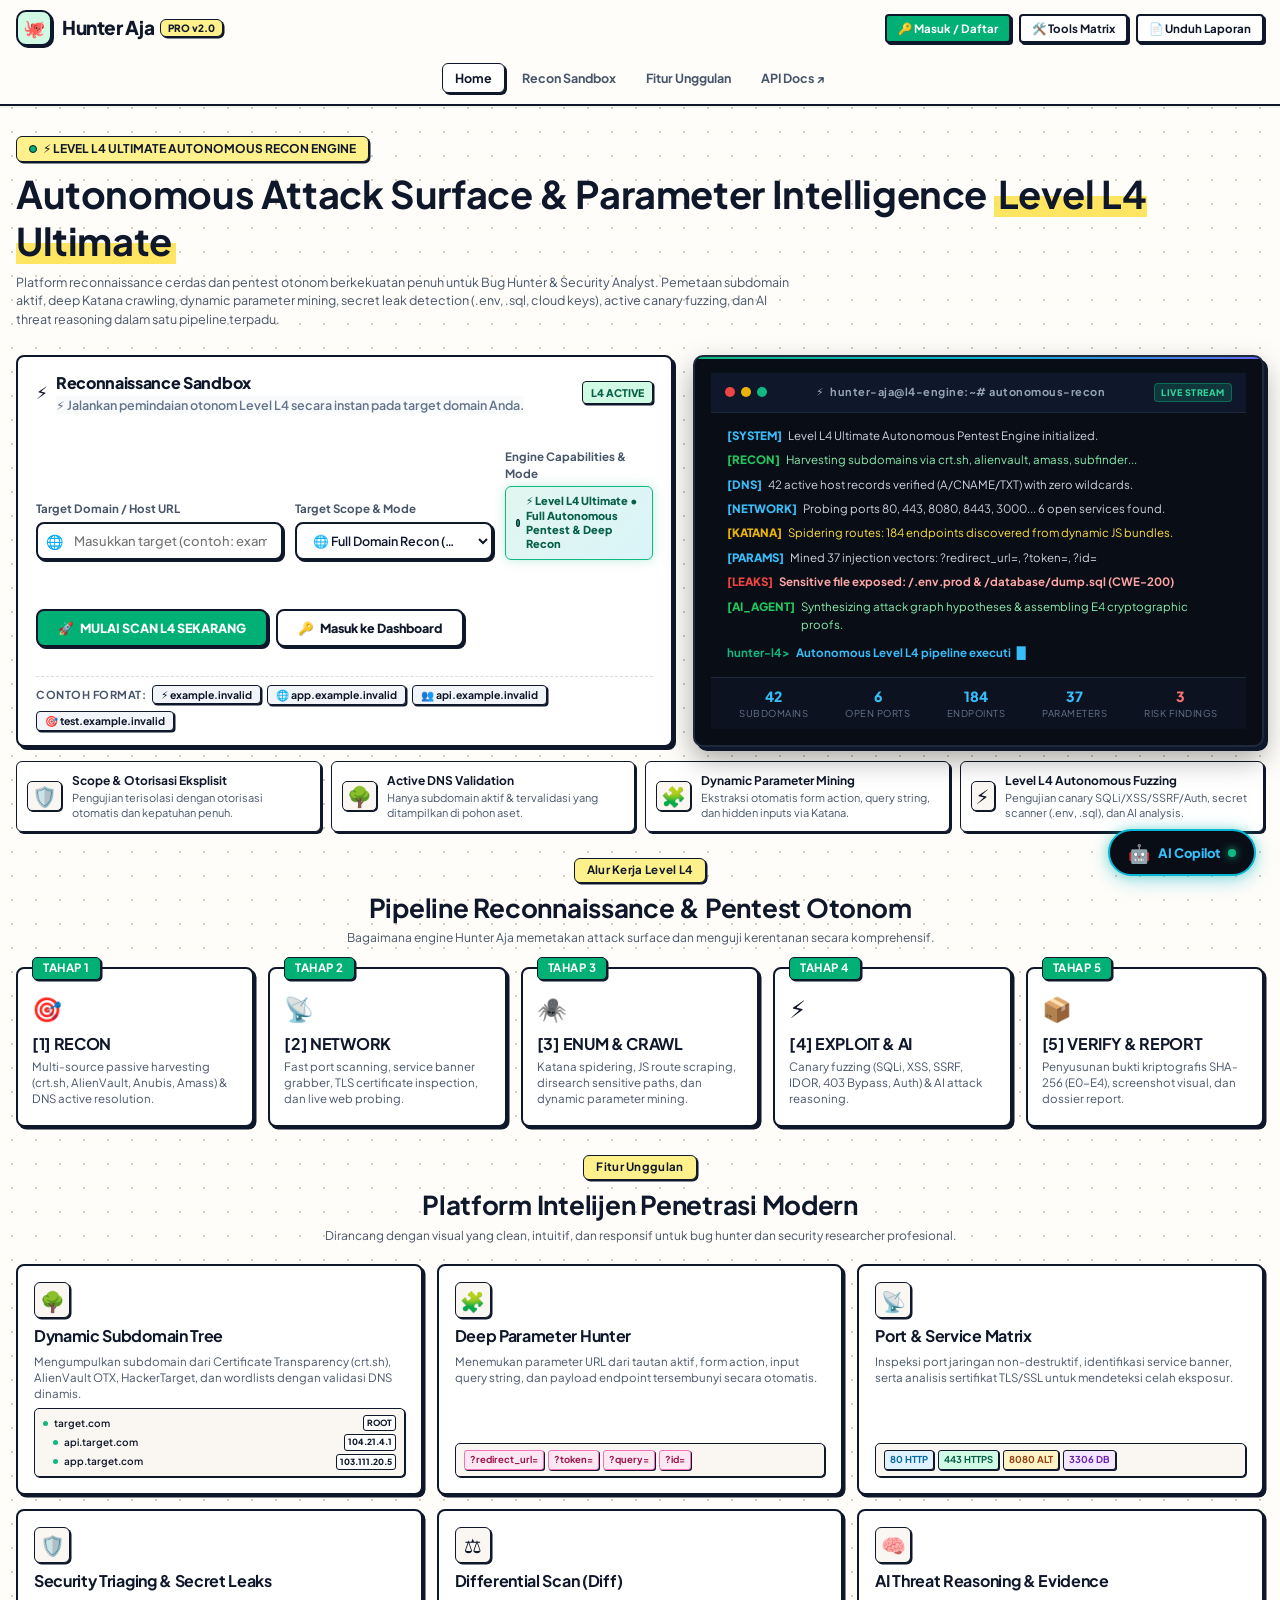
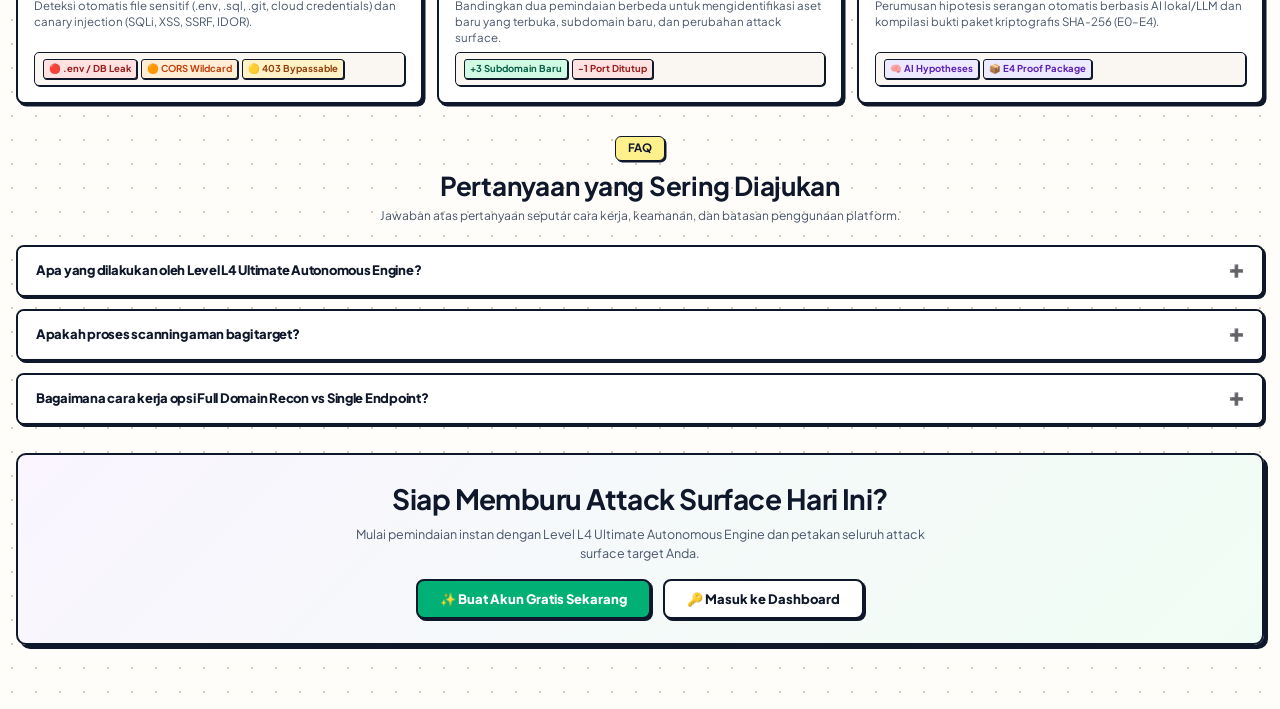
==== frontend/index.html @ 30cec2a8 "fix(ui): isolate landing page from dashboard, fix copilot send handler, and polish desktop/mobile re" ====
<!DOCTYPE html>
<html lang="id">

<head>
  <meta charset="UTF-8" />
  <meta name="viewport" content="width=device-width, initial-scale=1.0, viewport-fit=cover" />
  <meta name="theme-color" content="#0b0f19" />
  <title>Hunter Aja — Attack Surface & Parameter Intelligence Platform</title>
  <meta name="description"
    content="Platform modern attack surface discovery, dynamic active subdomain graph, parameter hunting, visualisasi scan realtime, dan pengawasan domain terpusat." />
  <link rel="preconnect" href="https://fonts.googleapis.com">
  <link rel="preconnect" href="https://fonts.gstatic.com" crossorigin>
  <link
    href="https://fonts.googleapis.com/css2?family=Plus+Jakarta+Sans:ital,wght@0,300;0,400;0,500;0,600;0,700;0,800;1,400;1,600;1,700;1,800&display=swap"
    rel="stylesheet">
  <link rel="stylesheet" href="vendor/jstree/jstree.min.css" />
  <link rel="stylesheet" href="css/styles.css?v=9.9.0" />
  <link rel="stylesheet" href="css/responsive.css?v=9.9.0" />
</head>

<body>
  <!-- Global Top Progress / Network Activity Indicator -->
  <div id="globalTopLoader" class="global-top-loader"></div>

  <!-- Top Navigation Bar -->
  <header class="topbar">
    <div class="container topbar-container">
      <div class="brand" id="brandLogoBtn" title="Kembali ke Beranda">
        <div class="brand-avatar">🐙</div>
        <div class="brand-text">
          <span class="brand-name">Hunter Aja</span>
          <span class="brand-badge">PRO v2.0</span>
        </div>
      </div>

      <!-- Desktop Navigation Tabs (Center - Hidden on Mobile) -->
      <nav id="mainNav" class="nav desktop-nav">
        <!-- Guest Tabs -->
        <button class="nav-link active guest-tab" data-tab="home">Home</button>
        <button class="nav-link guest-tab" data-tab="trial">Recon Sandbox</button>
        <button class="nav-link guest-tab" data-tab="features">Fitur Unggulan</button>

        <!-- Authenticated User Tabs -->
        <button class="nav-link user-tab hidden" data-tab="dashboard">Dashboard</button>
        <button class="nav-link user-tab hidden" data-tab="history">Scan History</button>
        <button class="nav-link user-tab hidden" data-tab="reports">Pusat Laporan</button>
        <button class="nav-link user-tab hidden" data-tab="diff">Diff Analyzer</button>

        <!-- Admin-only Tab -->
        <button id="adminTabBtn" class="nav-link admin-only-tab hidden" data-tab="admin">🛡️ Admin Monitor</button>

        <a class="nav-link" href="/docs" target="_blank" rel="noopener">API Docs ↗</a>
      </nav>

      <div class="topbar-actions">
        <!-- Logged out trigger -->
        <button id="openAuthBtn" class="btn btn-primary btn-sm" onclick="openAuthModal('login')">
          🔑 Masuk / Daftar
        </button>

        <!-- Logged in state with Modern Profile Dropdown -->
        <div id="userProfileWrap" class="user-profile-wrap relative hidden">
          <button id="userProfileDropdownBtn" class="user-avatar-pill" type="button" aria-haspopup="true" aria-expanded="false" title="Menu Akun & Profil">
            <span class="avatar-icon">👤</span>
            <span id="navUsername" class="user-name-text">User</span>
            <span id="navUserRole" class="role-badge role-user">USER</span>
            <span id="navChevron" class="dropdown-chevron">▾</span>
          </button>

          <!-- Floating Interactive Profile Dropdown -->
          <div id="userProfileDropdown" class="profile-dropdown-menu hidden" role="menu">
            <div class="dropdown-user-header">
              <div class="dropdown-avatar-circle">
                <span id="dropdownAvatarInitial">U</span>
              </div>
              <div class="dropdown-user-details">
                <div class="dropdown-user-name" id="dropdownUsername">User</div>
                <div class="dropdown-user-email" id="dropdownUserEmail">user@hunteraja.internal</div>
                <div class="dropdown-user-badges">
                  <span id="dropdownRoleBadge" class="role-badge role-user">USER</span>
                  <span class="member-status-chip">🛡️ Active Researcher</span>
                </div>
              </div>
            </div>

            <div class="dropdown-divider"></div>

            <div class="dropdown-group-label">PENGATURAN & KEAMANAN</div>
            <div class="dropdown-menu-list">
              <button class="dropdown-menu-item" type="button" onclick="openAccountSettingsModal('password')">
                <span class="menu-item-icon">🔑</span>
                <div class="menu-item-content">
                  <span class="menu-item-title">Ganti Password</span>
                  <span class="menu-item-desc">Ubah kata sandi akun</span>
                </div>
              </button>

              <button class="dropdown-menu-item" type="button" onclick="openAccountSettingsModal('linked')">
                <span class="menu-item-icon">🔗</span>
                <div class="menu-item-content">
                  <span class="menu-item-title">Akun Terhubung (SSO)</span>
                  <span class="menu-item-desc">Google, GitHub, SAML</span>
                </div>
              </button>

              <button class="dropdown-menu-item" type="button" onclick="openAccountSettingsModal('tokens')">
                <span class="menu-item-icon">⚡</span>
                <div class="menu-item-content">
                  <span class="menu-item-title">API Token & Key</span>
                  <span class="menu-item-desc">Token akses automation CLI</span>
                </div>
              </button>

              <button class="dropdown-menu-item" type="button" onclick="openAccountSettingsModal('notifications')">
                <span class="menu-item-icon">🔔</span>
                <div class="menu-item-content">
                  <span class="menu-item-title">Notifikasi & Webhook</span>
                  <span class="menu-item-desc">Telegram, Discord, Slack & Smart Diff</span>
                </div>
              </button>

              <button class="dropdown-menu-item" type="button" onclick="openAccountSettingsModal('preferences')">
                <span class="menu-item-icon">⚙️</span>
                <div class="menu-item-content">
                  <span class="menu-item-title">Preferensi Workspace</span>
                  <span class="menu-item-desc">Notifikasi suara & tema</span>
                </div>
              </button>
            </div>

            <div class="dropdown-divider"></div>

            <button id="logoutBtn" class="dropdown-menu-item dropdown-item-danger" type="button">
              <span class="menu-item-icon">🚪</span>
              <div class="menu-item-content">
                <span class="menu-item-title font-semibold">Keluar dari Akun</span>
                <span class="menu-item-desc">Akhiri sesi aktif pada perangkat ini</span>
              </div>
            </button>
          </div>
        </div>

        <button id="openToolsCatalogBtn" class="btn btn-secondary btn-sm" onclick="openToolRegistryModal()" title="Katalog Tool Keamanan & Kapabilitas Platform">
          🛠️ Tools Matrix
        </button>
        <button id="quickExportBtn" class="btn btn-secondary btn-sm" title="Buka Pusat Unduhan Laporan Keamanan">
          📄 Unduh Laporan
        </button>
      </div>
    </div>
  </header>

  <main class="main-content">
    <div class="container">
      <!-- Admin Notice Banner (shown if logged in as admin) -->
      <div id="adminNoticeBanner" class="admin-notice-banner hidden">
        <div class="admin-banner-content">
          <span class="admin-banner-icon">🛡️</span>
          <div>
            <strong>Mode Pengawasan Administrator:</strong> Anda memiliki akses penuh ke <em>Admin Monitor</em> untuk
            mengaudit pengguna dan pemetaan domain. Akses scan dan konfigurasi tetap mengikuti otorisasi akun.
          </div>
        </div>
      </div>

      <!-- VIEW 1: HOME / LANDING PAGE -->
      <!-- VIEW 1: HOME / LANDING PAGE (Modern Cyber Luxury, Dual-Pane Hero & Level L4 Focused) -->
<section id="viewHome" class="tab-view active">
  <!-- Hero Header Section -->
  <div class="hero-section">
    <div class="hero-badge">
      <span class="live-dot pulse"></span>
      <span>⚡ LEVEL L4 ULTIMATE AUTONOMOUS RECON ENGINE</span>
    </div>
    <h1 class="hero-title">
      Autonomous Attack Surface & Parameter Intelligence <span class="highlight">Level L4 Ultimate</span>
    </h1>
    <p class="hero-desc">
      Platform reconnaissance cerdas dan pentest otonom berkekuatan penuh untuk Bug Hunter & Security Analyst. Pemetaan subdomain aktif, deep Katana crawling, dynamic parameter mining, secret leak detection (.env, .sql, cloud keys), active canary fuzzing, dan AI threat reasoning dalam satu pipeline terpadu.
    </p>
  </div>

  <!-- Dual-Pane Interactive Hero Section -->
  <div class="hero-dual-grid">
    <!-- Left Column: Quick Recon Launcher -->
    <div id="homeTrialSection" class="card sketch-card control-card home-trial-card">
      <div class="control-header">
        <div class="control-title-wrap">
          <span class="section-icon">⚡</span>
          <div>
            <h2>Reconnaissance Sandbox</h2>
            <div class="pill-muted" style="font-size: 12.5px; margin-top: 2px;">
              ⚡ Jalankan pemindaian otonom Level L4 secara instan pada target domain Anda.
            </div>
          </div>
        </div>
        <div class="status-wrap">
          <span id="trialScanStatus" class="pill pill-running">L4 ACTIVE</span>
        </div>
      </div>

      <div class="control-form">
        <div class="input-group-target">
          <label for="trialTargetInput">Target Domain / Host URL</label>
          <div class="input-with-icon">
            <span class="input-icon">🌐</span>
            <input id="trialTargetInput" type="text"
              placeholder="Masukkan target (contoh: example.com atau https://app.target.com)" autocomplete="off" />
          </div>
        </div>

        <div class="input-group-option">
          <label for="trialScopeModeSelect">Target Scope & Mode</label>
          <select id="trialScopeModeSelect" class="custom-select">
            <option value="recursive" selected>🌐 Full Domain Recon (Buru Semua Subdomain, Ports, Endpoints & Leaks)</option>
            <option value="targeted">🎯 Focused Single Endpoint (Audit Khusus URL / Host Ini)</option>
          </select>
        </div>

        <div class="input-group-option engine-status-group">
          <label>Engine Capabilities & Mode</label>
          <div class="engine-status-pill l4-badge-glow">
            <span class="live-dot pulse"></span>
            <span>⚡ Level L4 Ultimate • Full Autonomous Pentest & Deep Recon</span>
          </div>
        </div>
      </div>

      <div class="control-actions">
        <button id="startTrialBtn" class="btn btn-primary btn-lg btn-glow">
          <span class="btn-icon">🚀</span> MULAI SCAN L4 SEKARANG
        </button>
        <button id="openAuthFromHeroBtn" class="btn btn-secondary btn-lg" onclick="openAuthModal('login')">
          <span class="btn-icon">🔑</span> Masuk ke Dashboard
        </button>
      </div>

      <!-- Quick Suggestion Chips -->
      <div class="quick-samples-row">
        <span class="quick-sample-label">Contoh format:</span>
        <button type="button" class="sample-chip" data-sample="example.invalid">⚡ example.invalid</button>
        <button type="button" class="sample-chip" data-sample="app.example.invalid">🌐 app.example.invalid</button>
        <button type="button" class="sample-chip" data-sample="api.example.invalid">👥 api.example.invalid</button>
        <button type="button" class="sample-chip" data-sample="test.example.invalid">🎯 test.example.invalid</button>
      </div>
    </div>

    <!-- Right Column: Live Cyber Recon Terminal Simulator -->
    <div class="cyber-terminal-card sketch-card">
      <div class="terminal-header">
        <div class="terminal-dots">
          <span class="dot-close"></span>
          <span class="dot-min"></span>
          <span class="dot-max"></span>
        </div>
        <div class="terminal-title">
          <span class="terminal-icon">⚡</span>
          <span>hunter-aja@l4-engine:~# autonomous-recon</span>
        </div>
        <span class="terminal-badge">LIVE STREAM</span>
      </div>

      <div id="heroTerminalBody" class="terminal-body">
        <div class="term-line info"><span class="term-ts">[SYSTEM]</span> Level L4 Ultimate Autonomous Pentest Engine initialized.</div>
        <div class="term-line success"><span class="term-ts">[RECON]</span> Harvesting subdomains via crt.sh, alienvault, amass, subfinder...</div>
        <div class="term-line info"><span class="term-ts">[DNS]</span> 42 active host records verified (A/CNAME/TXT) with zero wildcards.</div>
        <div class="term-line info"><span class="term-ts">[NETWORK]</span> Probing ports 80, 443, 8080, 8443, 3000... 6 open services found.</div>
        <div class="term-line warn"><span class="term-ts">[KATANA]</span> Spidering routes: 184 endpoints discovered from dynamic JS bundles.</div>
        <div class="term-line info"><span class="term-ts">[PARAMS]</span> Mined 37 injection vectors: ?redirect_url=, ?token=, ?id=</div>
        <div class="term-line danger"><span class="term-ts">[LEAKS]</span> Sensitive file exposed: /.env.prod & /database/dump.sql (CWE-200)</div>
        <div class="term-line success"><span class="term-ts">[AI_AGENT]</span> Synthesizing attack graph hypotheses & assembling E4 cryptographic proofs.</div>
        <div class="term-line term-active-prompt"><span class="term-prompt">hunter-l4></span> <span id="termLiveTicker">Autonomous pipeline executing at maximum power...</span> <span class="term-cursor">█</span></div>
      </div>

      <!-- Live Terminal Metric Strip -->
      <div class="terminal-metrics-bar">
        <div class="term-metric-item">
          <span class="term-metric-val" id="heroAssetTicker">42</span>
          <span class="term-metric-lbl">Subdomains</span>
        </div>
        <div class="term-metric-item">
          <span class="term-metric-val" id="heroPortTicker">6</span>
          <span class="term-metric-lbl">Open Ports</span>
        </div>
        <div class="term-metric-item">
          <span class="term-metric-val" id="heroUrlTicker">184</span>
          <span class="term-metric-lbl">Endpoints</span>
        </div>
        <div class="term-metric-item">
          <span class="term-metric-val" id="heroParamTicker">37</span>
          <span class="term-metric-lbl">Parameters</span>
        </div>
        <div class="term-metric-item">
          <span class="term-metric-val term-val-danger" id="heroLeakTicker">3</span>
          <span class="term-metric-lbl">Risk Findings</span>
        </div>
      </div>
    </div>
  </div>

  <!-- Trust Signals & Architecture Highlights -->
  <div class="trust-signals-bar">
    <div class="trust-signal-item">
      <span class="trust-icon">🛡️</span>
      <div>
        <strong>Scope & Otorisasi Eksplisit</strong>
        <p>Pengujian terisolasi dengan otorisasi otomatis dan kepatuhan penuh.</p>
      </div>
    </div>
    <div class="trust-signal-item">
      <span class="trust-icon">🌳</span>
      <div>
        <strong>Active DNS Validation</strong>
        <p>Hanya subdomain aktif & tervalidasi yang ditampilkan di pohon aset.</p>
      </div>
    </div>
    <div class="trust-signal-item">
      <span class="trust-icon">🧩</span>
      <div>
        <strong>Dynamic Parameter Mining</strong>
        <p>Ekstraksi otomatis form action, query string, dan hidden inputs via Katana.</p>
      </div>
    </div>
    <div class="trust-signal-item">
      <span class="trust-icon">⚡</span>
      <div>
        <strong>Level L4 Autonomous Fuzzing</strong>
        <p>Pengujian canary SQLi/XSS/SSRF/Auth, secret scanner (.env, .sql), dan AI analysis.</p>
      </div>
    </div>
  </div>

  <!-- Interactive 5-Step Pipeline Flow -->
  <div class="how-it-works-section">
    <div class="section-heading-center">
      <span class="badge-pill">Alur Kerja Level L4</span>
      <h2>Pipeline Reconnaissance & Pentest Otonom</h2>
      <p>Bagaimana engine Hunter Aja memetakan attack surface dan menguji kerentanan secara komprehensif.</p>
    </div>

    <div class="workflow-steps-grid workflow-5-grid">
      <div class="card sketch-card workflow-step-card">
        <div class="step-badge">Tahap 1</div>
        <div class="step-icon">🎯</div>
        <h3>[1] RECON</h3>
        <p>Multi-source passive harvesting (crt.sh, AlienVault, Anubis, Amass) & DNS active resolution.</p>
      </div>

      <div class="card sketch-card workflow-step-card">
        <div class="step-badge">Tahap 2</div>
        <div class="step-icon">📡</div>
        <h3>[2] NETWORK</h3>
        <p>Fast port scanning, service banner grabber, TLS certificate inspection, dan live web probing.</p>
      </div>

      <div class="card sketch-card workflow-step-card">
        <div class="step-badge">Tahap 3</div>
        <div class="step-icon">🕷️</div>
        <h3>[3] ENUM & CRAWL</h3>
        <p>Katana spidering, JS route scraping, dirsearch sensitive paths, dan dynamic parameter mining.</p>
      </div>

      <div class="card sketch-card workflow-step-card">
        <div class="step-badge">Tahap 4</div>
        <div class="step-icon">⚡</div>
        <h3>[4] EXPLOIT & AI</h3>
        <p>Canary fuzzing (SQLi, XSS, SSRF, IDOR, 403 Bypass, Auth) & AI attack reasoning.</p>
      </div>

      <div class="card sketch-card workflow-step-card">
        <div class="step-badge">Tahap 5</div>
        <div class="step-icon">📦</div>
        <h3>[5] VERIFY & REPORT</h3>
        <p>Penyusunan bukti kriptografis SHA-256 (E0-E4), screenshot visual, dan dossier report.</p>
      </div>
    </div>
  </div>

  <!-- Visual Feature Showcase Grid -->
  <div id="homeFeaturesSection" class="features-showcase-section">
    <div class="section-heading-center">
      <span class="badge-pill">Fitur Unggulan</span>
      <h2>Platform Intelijen Penetrasi Modern</h2>
      <p>Dirancang dengan visual yang clean, intuitif, dan responsif untuk bug hunter dan security researcher profesional.</p>
    </div>

    <div class="features-grid">
      <!-- Feature 1 -->
      <div class="card sketch-card feature-card">
        <div class="feature-icon">🌳</div>
        <h3>Dynamic Subdomain Tree</h3>
        <p>Mengumpulkan subdomain dari Certificate Transparency (crt.sh), AlienVault OTX, HackerTarget, dan wordlists dengan validasi DNS dinamis.</p>
        <div class="feature-mini-preview">
          <div class="mini-node-item root"><span class="dot-active"></span> target.com <span class="mini-tag">ROOT</span></div>
          <div class="mini-node-item sub"><span class="dot-active"></span> api.target.com <span class="mini-tag">104.21.4.1</span></div>
          <div class="mini-node-item sub"><span class="dot-active"></span> app.target.com <span class="mini-tag">103.111.20.5</span></div>
        </div>
      </div>

      <!-- Feature 2 -->
      <div class="card sketch-card feature-card">
        <div class="feature-icon">🧩</div>
        <h3>Deep Parameter Hunter</h3>
        <p>Menemukan parameter URL dari tautan aktif, form action, input query string, dan payload endpoint tersembunyi secara otomatis.</p>
        <div class="feature-mini-preview mini-tags-wrap">
          <span class="mini-chip-param">?redirect_url=</span>
          <span class="mini-chip-param">?token=</span>
          <span class="mini-chip-param">?query=</span>
          <span class="mini-chip-param">?id=</span>
        </div>
      </div>

      <!-- Feature 3 -->
      <div class="card sketch-card feature-card">
        <div class="feature-icon">📡</div>
        <h3>Port & Service Matrix</h3>
        <p>Inspeksi port jaringan non-destruktif, identifikasi service banner, serta analisis sertifikat TLS/SSL untuk mendeteksi celah eksposur.</p>
        <div class="feature-mini-preview mini-tags-wrap">
          <span class="mini-chip-port http">80 HTTP</span>
          <span class="mini-chip-port https">443 HTTPS</span>
          <span class="mini-chip-port alt">8080 ALT</span>
          <span class="mini-chip-port db">3306 DB</span>
        </div>
      </div>

      <!-- Feature 4 -->
      <div class="card sketch-card feature-card">
        <div class="feature-icon">🛡️</div>
        <h3>Security Triaging & Secret Leaks</h3>
        <p>Deteksi otomatis file sensitif (.env, .sql, .git, cloud credentials) dan canary injection (SQLi, XSS, SSRF, IDOR).</p>
        <div class="feature-mini-preview mini-tags-wrap">
          <span class="mini-chip-sev crit">🔴 .env / DB Leak</span>
          <span class="mini-chip-sev high">🟠 CORS Wildcard</span>
          <span class="mini-chip-sev med">🟡 403 Bypassable</span>
        </div>
      </div>

      <!-- Feature 5 -->
      <div class="card sketch-card feature-card">
        <div class="feature-icon">⚖️</div>
        <h3>Differential Scan (Diff)</h3>
        <p>Bandingkan dua pemindaian berbeda untuk mengidentifikasi aset baru yang terbuka, subdomain baru, dan perubahan attack surface.</p>
        <div class="feature-mini-preview mini-tags-wrap">
          <span class="mini-chip-diff add">+3 Subdomain Baru</span>
          <span class="mini-chip-diff rem">-1 Port Ditutup</span>
        </div>
      </div>

      <!-- Feature 6 -->
      <div class="card sketch-card feature-card">
        <div class="feature-icon">🧠</div>
        <h3>AI Threat Reasoning & Evidence</h3>
        <p>Perumusan hipotesis serangan otomatis berbasis AI lokal/LLM dan kompilasi bukti paket kriptografis SHA-256 (E0–E4).</p>
        <div class="feature-mini-preview mini-tags-wrap">
          <span class="mini-chip-auth">🧠 AI Hypotheses</span>
          <span class="mini-chip-auth">📦 E4 Proof Package</span>
        </div>
      </div>
    </div>
  </div>

  <!-- FAQ Section -->
  <div class="faq-section">
    <div class="section-heading-center">
      <span class="badge-pill">FAQ</span>
      <h2>Pertanyaan yang Sering Diajukan</h2>
      <p>Jawaban atas pertanyaan seputar cara kerja, keamanan, dan batasan penggunaan platform.</p>
    </div>

    <div class="faq-accordion-list">
      <div class="card sketch-card faq-item">
        <div class="faq-question">
          <h4>Apa yang dilakukan oleh Level L4 Ultimate Autonomous Engine?</h4>
          <span class="faq-toggle-icon">➕</span>
        </div>
        <div class="faq-answer">
          <p>Level L4 menjalankan seluruh kapabilitas reconnaissance dan validasi secara penuh: perburuan subdomain multi-sumber, port scanning, deep Katana crawling, penambangan parameter, deteksi kebocoran file rahasia (.env, .sql, .git), canary injection fuzzing (SQLi, XSS, SSRF), perumusan hipotesis serangan AI, dan pengambilan bukti screenshot visual.</p>
        </div>
      </div>

      <div class="card sketch-card faq-item">
        <div class="faq-question">
          <h4>Apakah proses scanning aman bagi target?</h4>
          <span class="faq-toggle-icon">➕</span>
        </div>
        <div class="faq-answer">
          <p>Seluruh pengujian injeksi menggunakan canary payloads non-destruktif yang aman bagi integritas server target, dilengkapi rate limiting dan kill switch untuk menjaga stabilitas sistem target.</p>
        </div>
      </div>

      <div class="card sketch-card faq-item">
        <div class="faq-question">
          <h4>Bagaimana cara kerja opsi Full Domain Recon vs Single Endpoint?</h4>
          <span class="faq-toggle-icon">➕</span>
        </div>
        <div class="faq-answer">
          <p>Jika opsi <strong>Full Domain Recon</strong> dipilih, engine akan memburu seluruh subdomain, port, dan endpoint yang berinduk pada domain tersebut. Jika <strong>Single Endpoint</strong> dipilih, audit difokuskan khusus pada host atau URL yang Anda masukkan.</p>
        </div>
      </div>
    </div>
  </div>

  <!-- Call to Action Banner on Landing Page -->
  <div class="card sketch-card cta-banner-card">
    <div class="cta-content">
      <h2>Siap Memburu Attack Surface Hari Ini?</h2>
      <p>Mulai pemindaian instan dengan Level L4 Ultimate Autonomous Engine dan petakan seluruh attack surface target Anda.</p>
      <div class="cta-actions">
        <button id="ctaRegisterBtn" class="btn btn-primary btn-lg">✨ Buat Akun Gratis Sekarang</button>
        <button id="ctaLoginBtn" class="btn btn-secondary btn-lg">🔑 Masuk ke Dashboard</button>
      </div>
    </div>
  </div>
</section>

      <!-- VIEW 2: DASHBOARD -->
      <!-- VIEW 2: DASHBOARD (FULL COMMAND CENTER FOR AUTHENTICATED USERS) -->
<section id="viewDashboard" class="tab-view hidden">
  <!-- Scan Completion & Report Action Banner (§52, §54) -->
  <div id="scanCompletedBanner" class="scan-completed-banner hidden">
    <div class="banner-content-flex">
      <div class="banner-text">
        <span class="banner-icon">🎉</span>
        <div>
          <strong id="scanCompletedTitle">Pemindaian Selesai!</strong>
          <p id="scanCompletedSummary">Attack surface & temuan risiko berhasil dipetakan secara lengkap.</p>
        </div>
      </div>
      <div class="banner-actions">
        <button id="bannerDownloadReportBtn" class="btn btn-primary btn-sm">📦 Buka Pusat Laporan</button>
        <button id="bannerDismissBtn" class="btn btn-ghost btn-sm" title="Tutup">✕</button>
      </div>
    </div>
  </div>

  <!-- Dashboard Level Breadcrumb Navigation -->
  <nav id="dashboardBreadcrumb" class="breadcrumb-nav">
    <a href="#" class="breadcrumb-link" data-action="goHome">🏠 Home</a>
    <span class="breadcrumb-sep">›</span>
    <span class="breadcrumb-link">🎯 Recon Dashboard</span>
    <span class="breadcrumb-sep">›</span>
    <span id="dashboardBreadcrumbName" class="breadcrumb-current">Live Workspace</span>
  </nav>

  <!-- Target & Scan Control Center -->
  <div id="scanControlSection" class="control-section">
    <div class="card sketch-card control-card">
      <div class="control-header">
        <div class="control-title-wrap">
          <span class="section-icon">🎯</span>
          <h2>Target & Konfigurasi Scan</h2>
        </div>
        <div class="status-wrap">
          <span id="scanStatus" class="pill pill-neutral">IDLE</span>
          <span id="scanTime" class="pill pill-muted hidden">⏱ 00:00</span>
          <span id="scanIdDisplay" class="pill pill-muted hidden">ID: -</span>
        </div>
      </div>

      <div class="control-form">
        <div class="input-group-target">
          <label for="targetInput">Root Domain / URL Target</label>
          <div class="input-with-icon">
            <span class="input-icon">🌐</span>
            <input id="targetInput" type="text" placeholder="example.com atau https://sub.example.com"
              autocomplete="off" />
          </div>
        </div>

        <div class="input-group-option">
          <label for="scopeModeSelect">Target Scope & Mode</label>
          <select id="scopeModeSelect" class="custom-select">
            <option value="recursive" selected>🌐 Full Domain Recon (Buru semua Subdomain, Ports, Endpoints & Leaks)</option>
            <option value="targeted">🎯 Focused Single Host / Endpoint (Audit mendalam khusus URL/Endpoint ini)</option>
          </select>
        </div>

        <div class="input-group-option engine-status-group">
          <label>Engine Capabilities & Mode</label>
          <div class="engine-status-pill l4-badge-glow">
            <span class="live-dot pulse"></span>
            <span>⚡ Level L4 Ultimate • Autonomous Pentest & Deep Recon Engine (Full Power)</span>
          </div>
        </div>
      </div>

      <!-- Hidden default engagement settings for automated compliance & authorization -->
      <div id="engagementHiddenDefaults" class="hidden" style="display:none;" aria-hidden="true">
        <input id="engOrganization" maxlength="160" value="" />
        <input id="engProgram" maxlength="160" value="" />
        <input id="engAuthorization" maxlength="300" value="AUTHORIZED-SELF-AUDIT" />
        <input id="engAssessor" maxlength="120" value="" />
        <input id="engStartsAt" type="datetime-local" />
        <input id="engEndsAt" type="datetime-local" />
        <textarea id="engScopeHosts"></textarea>
        <textarea id="engExcludedHosts"></textarea>
        <input id="engAllowedPorts" value="80,443" maxlength="600" />
        <input id="engMaxRps" type="number" value="15" />
        <textarea id="engNotes"></textarea>
        <input id="engAuthorizationAck" type="checkbox" checked />
      </div>

      <div class="control-actions">
        <button id="startBtn" class="btn btn-primary btn-lg">
          <span class="btn-icon">🚀</span> MULAI SCAN
        </button>
        <button id="pauseBtn" class="btn btn-secondary btn-lg" disabled>
          <span class="btn-icon">⏸</span> PAUSE
        </button>
        <button id="resumeBtn" class="btn btn-secondary btn-lg hidden">
          <span class="btn-icon">▶</span> RESUME
        </button>
        <button id="stopBtn" class="btn btn-danger btn-lg" disabled>
          <span class="btn-icon">⏹</span> STOP
        </button>
        <button id="exportBtn" class="btn btn-secondary btn-lg" disabled>
          <span class="btn-icon">📦</span> Unduh Laporan
        </button>
      </div>
    </div>
  </div>

  <!-- Live Counters Bar (Contextually Clickable for All Explorers) -->
  <div class="telemetry-section">
    <div class="telemetry-grid">
      <div id="telemetryAssetsCard" class="telemetry-card clickable"
        title="Klik untuk membuka Explorer Subdomain & Aset Global scan aktif">
        <div class="telemetry-card-top">
          <span class="telemetry-icon">🌳</span>
          <span id="counterAssets" class="telemetry-value">0</span>
        </div>
        <div class="telemetry-card-bottom">
          <span class="telemetry-label">Active Assets</span>
          <span class="click-hint-badge">Buka ↗</span>
        </div>
      </div>

      <div id="telemetryPortsCard" class="telemetry-card clickable"
        title="Klik untuk membuka Matriks Port Global scan aktif">
        <div class="telemetry-card-top">
          <span class="telemetry-icon">📡</span>
          <span id="counterPorts" class="telemetry-value">0</span>
        </div>
        <div class="telemetry-card-bottom">
          <span class="telemetry-label">Open Ports</span>
          <span class="click-hint-badge">Buka ↗</span>
        </div>
      </div>

      <div id="telemetryUrlsCard" class="telemetry-card clickable"
        title="Klik untuk membuka Explorer URL & Endpoint Global scan aktif">
        <div class="telemetry-card-top">
          <span class="telemetry-icon">🔗</span>
          <span id="counterUrls" class="telemetry-value">0</span>
        </div>
        <div class="telemetry-card-bottom">
          <span class="telemetry-label">Discovered URLs</span>
          <span class="click-hint-badge">Buka ↗</span>
        </div>
      </div>

      <div id="telemetryParamsCard" class="telemetry-card clickable"
        title="Klik untuk membuka Explorer Parameter Global scan aktif">
        <div class="telemetry-card-top">
          <span class="telemetry-icon">🧩</span>
          <span id="counterParams" class="telemetry-value">0</span>
        </div>
        <div class="telemetry-card-bottom">
          <span class="telemetry-label">Parameters</span>
          <span class="click-hint-badge">Buka ↗</span>
        </div>
      </div>

      <div id="telemetryTechsCard" class="telemetry-card clickable"
        title="Klik untuk membuka Matriks Teknologi & Fingerprint scan aktif">
        <div class="telemetry-card-top">
          <span class="telemetry-icon">⚙️</span>
          <span id="counterTechs" class="telemetry-value">0</span>
        </div>
        <div class="telemetry-card-bottom">
          <span class="telemetry-label">Technologies</span>
          <span class="click-hint-badge">Buka ↗</span>
        </div>
      </div>

      <div id="telemetryFindingsCard" class="telemetry-card clickable"
        title="Klik untuk membuka Matriks Temuan Keamanan & Kerentanan scan aktif">
        <div class="telemetry-card-top">
          <span class="telemetry-icon">🛡️</span>
          <span id="counterFindings" class="telemetry-value count-finding">0</span>
        </div>
        <div class="telemetry-card-bottom">
          <span class="telemetry-label">Findings</span>
          <span class="click-hint-badge">Buka ↗</span>
        </div>
      </div>

      <div id="telemetryMitreCard" class="telemetry-card clickable"
        title="Klik untuk membuka Matriks MITRE ATT&CK Navigator scan aktif">
        <div class="telemetry-card-top">
          <span class="telemetry-icon">🎯</span>
          <span id="counterMitre" class="telemetry-value" style="color:#0284c7;">10</span>
        </div>
        <div class="telemetry-card-bottom">
          <span class="telemetry-label">MITRE Tactics</span>
          <span class="click-hint-badge">Matrix ↗</span>
        </div>
      </div>

      <div id="telemetryGalleryCard" class="telemetry-card clickable"
        title="Klik untuk membuka Galeri Visual Proof & Screenshot scan aktif">
        <div class="telemetry-card-top">
          <span class="telemetry-icon">📸</span>
          <span id="counterScreenshots" class="telemetry-value" style="color:#059669;">0</span>
        </div>
        <div class="telemetry-card-bottom">
          <span class="telemetry-label">Visual Proofs</span>
          <span class="click-hint-badge">Galeri ↗</span>
        </div>
      </div>
    </div>
  </div>

  <!-- Live Pipeline Stage & Active Tools HUD -->
  <div id="pipelineHud" class="card sketch-card pipeline-hud-card" style="margin-bottom: 16px; padding: 12px 16px; background: linear-gradient(135deg, rgba(15, 23, 42, 0.9), rgba(30, 41, 59, 0.8)); border: 1px solid rgba(56, 189, 248, 0.25); border-radius: 10px;">
    <div style="display:flex; justify-content:space-between; align-items:center; flex-wrap:wrap; gap:10px; margin-bottom:8px;">
      <div style="display:flex; align-items:center; gap:8px;">
        <span class="live-dot pulse"></span>
        <strong style="font-size:13px; color:#f8fafc;">Live Pipeline Orchestrator:</strong>
        <span id="activeToolBadge" class="badge-pill" style="font-size:12px; font-weight:600; padding:3px 10px; background:rgba(56,189,248,0.2); border:1px solid #38bdf8; color:#38bdf8;">
          ⚡ Idle / Siap Memindai
        </span>
      </div>
      <div style="display:flex; align-items:center; gap:12px; font-size:12px;">
        <span id="pipelineStageText" style="color:#94a3b8; font-weight:500;">Tahap: Standby</span>
        <span id="pipelineProgressPct" style="font-weight:700; color:#38bdf8;">0%</span>
      </div>
    </div>

    <!-- Progress Bar -->
    <div style="width:100%; height:6px; background:rgba(255,255,255,0.08); border-radius:999px; overflow:hidden; margin-bottom:10px;">
      <div id="pipelineProgressBar" style="width:0%; height:100%; background:linear-gradient(90deg, #38bdf8, #818cf8, #34d399); transition:width 0.4s ease;"></div>
    </div>

    <!-- 5 Pipeline Stage Pills -->
    <div class="pipeline-stages-row" style="display:grid; grid-template-columns:repeat(5, 1fr); gap:6px; text-align:center; font-size:11px;">
      <div id="stageRecon" class="stage-pill active-stage" style="padding:6px; border-radius:4px; background:rgba(255,255,255,0.05); border:1px solid rgba(255,255,255,0.1);">
        <strong>[1] RECON</strong><br><small style="color:#94a3b8; font-size:10px;">subfinder, dns</small>
      </div>
      <div id="stageNetwork" class="stage-pill" style="padding:6px; border-radius:4px; background:rgba(255,255,255,0.05); border:1px solid rgba(255,255,255,0.1);">
        <strong>[2] NETWORK</strong><br><small style="color:#94a3b8; font-size:10px;">nmap, httpx</small>
      </div>
      <div id="stageEnum" class="stage-pill" style="padding:6px; border-radius:4px; background:rgba(255,255,255,0.05); border:1px solid rgba(255,255,255,0.1);">
        <strong>[3] ENUM & CRAWL</strong><br><small style="color:#94a3b8; font-size:10px;">katana, dirsearch, arjun</small>
      </div>
      <div id="stageExploit" class="stage-pill" style="padding:6px; border-radius:4px; background:rgba(255,255,255,0.05); border:1px solid rgba(255,255,255,0.1);">
        <strong>[4] EXPLOIT & AI</strong><br><small style="color:#94a3b8; font-size:10px;">sqli, xss, auth, leaks</small>
      </div>
      <div id="stageVerify" class="stage-pill" style="padding:6px; border-radius:4px; background:rgba(255,255,255,0.05); border:1px solid rgba(255,255,255,0.1);">
        <strong>[5] VERIFY & REPORT</strong><br><small style="color:#94a3b8; font-size:10px;">quality gate, poc</small>
      </div>
    </div>
  </div>

  <div class="dashboard-grid">
    <!-- Left Column: Realtime Event Stream Terminal -->
    <div class="column-left">
      <div class="card sketch-card stream-card">
        <div class="stream-header">
          <div class="stream-title">
            <span class="live-dot pulse"></span>
            <h3>Live Scan Stream</h3>
          </div>
          <div class="stream-toolbar">
            <span id="streamCount" class="badge-pill">0 events</span>
            <button id="clearStreamBtn" class="btn btn-ghost btn-xs" title="Clear stream log" onclick="clearStreamLog()">Bersihkan</button>
            <label class="auto-scroll-toggle">
              <input type="checkbox" id="autoScrollCheck" checked />
              <span>Auto-scroll</span>
            </label>
          </div>
        </div>

        <!-- Stream Filter Tags -->
        <div class="filter-pills">
          <button class="filter-pill active" data-filter="ALL">Semua</button>
          <button class="filter-pill" data-filter="DISCOVERY">Discovery</button>
          <button class="filter-pill" data-filter="DNS">DNS</button>
          <button class="filter-pill" data-filter="PORT">Port</button>
          <button class="filter-pill" data-filter="HTTP">HTTP</button>
          <button class="filter-pill" data-filter="URL">URLs</button>
          <button class="filter-pill" data-filter="PARAM">Params</button>
          <button class="filter-pill" data-filter="TECH">Tech</button>
          <button class="filter-pill" data-filter="FINDING">Findings</button>
        </div>

        <div id="eventStreamContainer" class="event-stream-box">
          <div class="event-empty-msg">
            <span class="empty-icon">⏳</span>
            <p>Belum ada event streaming. Masukkan target domain dan klik <strong>START SCAN</strong>.</p>
          </div>
        </div>
      </div>
    </div>

    <!-- Right Column: Hierarchical Asset Tree + Attack Graph + AI Hypotheses + Findings -->
    <div class="column-right">
      <!-- Asset Tree & Topology Card with Tabs -->
      <div class="card sketch-card asset-tree-card">
        <div class="card-header-flex">
          <div class="title-with-icon">
            <div class="view-mode-tabs" style="display:flex; gap:6px; flex-wrap:wrap;">
              <button id="showTreeModeBtn" class="btn btn-xs btn-primary active" onclick="switchAssetViewMode('tree')">🌳 Tree View</button>
              <button id="showGraphModeBtn" class="btn btn-xs btn-secondary" onclick="switchAssetViewMode('graph')">🕸️ Attack Graph</button>
              <button id="showHypothesesModeBtn" class="btn btn-xs btn-secondary" onclick="switchAssetViewMode('hypotheses')">🧠 AI Hypotheses & Plans</button>
              <button id="showStateMachineModeBtn" class="btn btn-xs btn-secondary" onclick="switchAssetViewMode('statemachine')">⚙️ State Machine</button>
            </div>
          </div>
          <div class="header-actions">
            <input type="text" id="treeSearchInput" placeholder="Cari subdomain / IP..."
              class="tree-search-input" />
            <button id="collapseAllBtn" class="btn btn-ghost btn-xs" title="Collapse All Subtrees" onclick="collapseAllNodes()">➖ Tutup Semua</button>
            <button id="expandAllBtn" class="btn btn-ghost btn-xs" title="Expand All Subtrees" onclick="expandAllNodes()">➕ Buka Semua</button>
            <button id="refreshTreeBtn" class="btn btn-ghost btn-sm" title="Refresh Asset Tree" onclick="refreshAssetTree()">🔄 Refresh</button>
          </div>
        </div>

        <!-- 1. Tree Container -->
        <div id="assetTreeContainer" class="asset-tree-container">
          <div class="tree-empty-msg">
            <p>Aset akan muncul secara hierarkis (Root → Subdomain → IP) saat scanning berjalan.</p>
          </div>
        </div>

        <!-- 2. Force Graph Container -->
        <div id="assetGraphContainer" class="asset-graph-container hidden" style="position:relative; width:100%; height:500px; background:#0b0f19; border:1px solid #1e293b; border-radius:8px; overflow:hidden; margin-top:10px;">
          <canvas id="attackGraphCanvas" style="width:100%; height:100%; display:block; cursor:grab;"></canvas>
          
          <!-- Layout Selection Toolbar -->
          <div id="graphLayoutControls" style="position:absolute; top:10px; left:10px; display:flex; gap:6px; background:rgba(15,23,42,0.92); border:1px solid #334155; border-radius:8px; padding:4px 6px; z-index:10;">
            <span style="font-size:11px; font-weight:700; color:#cbd5e1; align-self:center; margin-right:4px;">📐 Tata Letak:</span>
            <button class="btn btn-xs btn-primary active" id="layoutRadialBtn" onclick="changeGraphLayout('radial')" title="Tata Letak Melingkar (Radial Orbit)">🌟 Radial</button>
            <button class="btn btn-xs btn-secondary" id="layoutTreeBtn" onclick="changeGraphLayout('tree')" title="Tata Letak Pohon Bertingkat (Hierarki)">🌲 Hierarki</button>
            <button class="btn btn-xs btn-secondary" id="layoutForceBtn" onclick="changeGraphLayout('force')" title="Tata Letak Otomatis Menyebar (Organik)">🧲 Force</button>
            <button class="btn btn-xs btn-secondary" id="layoutGridBtn" onclick="changeGraphLayout('grid')" title="Tata Letak Baris Matriks (Grid)">⏹️ Grid</button>
          </div>

          <!-- Drag Instruction Badge -->
          <div style="position:absolute; top:52px; left:10px; background:rgba(6,78,59,0.85); border:1px solid #10b981; color:#a7f3d0; border-radius:6px; padding:3px 8px; font-size:10px; font-weight:700; pointer-events:none;">
            💡 Drag & Geser node secara bebas untuk mengatur posisi yang Anda inginkan
          </div>

          <!-- Graph Legend -->
          <div id="graphLegend" style="position:absolute; bottom:10px; left:10px; background:rgba(15,23,42,0.92); border:1px solid #334155; border-radius:6px; padding:6px 10px; font-size:10px; font-weight:700; display:flex; gap:8px; color:#cbd5e1; pointer-events:none;">
            <span>🎯 Domain</span>
            <span>🌱 Subdomain</span>
            <span>💻 IP</span>
            <span>📡 Port</span>
            <span>🔴 Finding</span>
          </div>

          <!-- Zoom Controls -->
          <div id="graphZoomControls" style="position:absolute; top:10px; right:10px; display:flex; flex-direction:column; gap:4px; z-index:10;">
            <button class="btn btn-xs btn-secondary" onclick="zoomAttackGraph(1.2)" title="Perbesar (Zoom In)">➕</button>
            <button class="btn btn-xs btn-secondary" onclick="zoomAttackGraph(0.8)" title="Perkecil (Zoom Out)">➖</button>
            <button class="btn btn-xs btn-secondary" onclick="resetAttackGraph()" title="Pusatkan & Reset Tampilan">🎯</button>
          </div>
        </div>

        <!-- 3. V4 AI Hypotheses Container -->
        <div id="aiHypothesesContainer" class="v4-hypotheses-container hidden" style="padding:12px;">
          <div id="aiReasoningSummaryBox" class="v4-reasoning-summary-box"></div>
          <div class="v4-subsections-grid" style="display:grid; grid-template-columns:1fr 1fr; gap:12px; margin-top:10px;">
            <div class="v4-subsec-col">
              <div class="v4-subsec-hdr" style="display:flex; justify-content:space-between; align-items:center;">
                <div class="v4-subsec-title">💡 <strong>Formulated Hypotheses</strong></div>
                <button class="btn btn-ghost btn-xs" onclick="loadV4HypothesesAndPlans()">🔄</button>
              </div>
              <div id="hypothesesListContainer" class="v4-items-scrollbox" style="max-height:300px; overflow-y:auto; margin-top:6px;"></div>
            </div>
            <div class="v4-subsec-col">
              <div class="v4-subsec-hdr" style="display:flex; justify-content:space-between; align-items:center;">
                <div class="v4-subsec-title">📋 <strong>Multi-Step Attack Plans</strong></div>
              </div>
              <div id="attackPlansListContainer" class="v4-items-scrollbox" style="max-height:300px; overflow-y:auto; margin-top:6px;"></div>
            </div>
          </div>
        </div>

        <!-- 4. V4 State Machine Container -->
        <div id="stateMachineContainer" class="v4-state-machine-container hidden" style="padding:12px;">
          <div class="v4-sm-header" style="display:flex; justify-content:space-between; align-items:center;">
            <div class="v4-sm-title">⚙️ <strong>Autonomous State Machine Pipeline</strong></div>
            <button class="btn btn-ghost btn-xs" onclick="loadV4StateMachineData()">🔄</button>
          </div>
          <div id="stateMachineTimelineContainer" class="v4-sm-timeline-box" style="margin-top:10px;"></div>
          <div class="v4-sm-history-header" style="margin-top:12px;">
            <h5 style="font-size:12px; margin:0 0 6px 0;">📜 Riwayat Transisi State & Triggers</h5>
          </div>
          <div id="stateMachineHistoryContainer" class="v4-sm-history-box" style="max-height:220px; overflow-y:auto;"></div>
        </div>
      </div>

      <!-- Entity Details Drawer (§19, §20 Slide-in Inspector) -->
      <div id="assetDetailDrawer" class="entity-drawer-backdrop hidden">
        <div class="entity-drawer sketch-card">
          <div class="drawer-header">
            <div class="title-with-icon">
              <span class="section-icon">🖥️</span>
              <div>
                <h3 id="drawerAssetTitle" class="drawer-title">Asset Detail</h3>
                <div class="drawer-meta-row">
                  <span id="drawerAssetType" class="pill pill-primary">SUBDOMAIN</span>
                  <span id="drawerAssetIP" class="pill-muted mono">-</span>
                </div>
              </div>
            </div>
            <button id="closeDrawerBtn" class="btn btn-ghost btn-sm" title="Tutup Drawer (ESC)">✕</button>
          </div>

          <div class="drawer-body">
            <div class="drawer-section">
              <div class="drawer-section-header">
                <h4>📡 Open Ports & Services</h4>
              </div>
              <div id="drawerPortsList" class="drawer-content-box">
                <span class="empty-msg">Memuat port...</span>
              </div>
            </div>

            <div class="drawer-section">
              <div class="drawer-section-header">
                <h4>🔗 Discovered Endpoints</h4>
              </div>
              <div id="drawerUrlsList" class="drawer-content-box url-list-compact">
                <span class="empty-msg">Memuat URL...</span>
              </div>
            </div>

            <div class="drawer-footer-actions">
              <button id="drawerDeepDiveBtn" class="btn btn-primary btn-sm btn-block">
                🔍 Buka 360° Deep Inspector ↗
              </button>
            </div>
          </div>
        </div>
      </div>

      <!-- Asset Detail Inspector Modal / Card (Hidden until selected) -->
      <div id="assetDetailCard" class="card sketch-card asset-detail-card hidden">
        <div class="detail-header">
          <div class="detail-title-wrap">
            <span id="detailTypeIcon">🌐</span>
            <div>
              <h3 id="detailHostname">-</h3>
              <div id="detailSubMeta" class="detail-sub-meta">Depth: 0 · IP: -</div>
            </div>
          </div>
          <button id="closeDetailBtn" class="btn btn-ghost btn-sm" title="Tutup Detail">✕</button>
        </div>

        <!-- Detail Tabs -->
        <div class="detail-tabs">
          <button class="detail-tab active" data-detail-tab="overview">Overview</button>
          <button class="detail-tab" data-detail-tab="ports">Ports (<span id="tabCountPorts">0</span>)</button>
          <button class="detail-tab" data-detail-tab="urls">URLs (<span id="tabCountUrls">0</span>)</button>
          <button class="detail-tab" data-detail-tab="params">Parameters (<span
              id="tabCountParams">0</span>)</button>
          <button class="detail-tab" data-detail-tab="tech">Tech (<span id="tabCountTechs">0</span>)</button>
          <button class="detail-tab" data-detail-tab="certs">TLS Certs</button>
          <button class="detail-tab" data-detail-tab="findings">Findings (<span
              id="tabCountFindings">0</span>)</button>
        </div>

        <div id="detailTabContent" class="detail-tab-content">
          <!-- Injected via JavaScript -->
        </div>
      </div>

      <!-- Security Findings Card with Directly Clickable Severity Filter Tags -->
      <div class="card sketch-card findings-card">
        <div class="card-header-flex">
          <div class="title-with-icon">
            <span class="section-icon">🛡️</span>
            <h3>Security Findings & Triaging</h3>
          </div>
          <span id="findingsBadgeTotal" class="badge-pill">0 Total</span>
        </div>

        <!-- Clickable Severity Chips to Filter Asset Tree -->
        <div class="severity-summary-bar">
          <div class="sev-tag sev-critical clickable-sev-tag" data-sev-filter="CRITICAL"
            title="Klik untuk filter Subdomain dengan Critical Findings">
            <span class="sev-dot"></span> Critical: <strong id="sevCritCount">0</strong>
          </div>
          <div class="sev-tag sev-high clickable-sev-tag" data-sev-filter="HIGH"
            title="Klik untuk filter Subdomain dengan High Findings">
            <span class="sev-dot"></span> High: <strong id="sevHighCount">0</strong>
          </div>
          <div class="sev-tag sev-medium clickable-sev-tag" data-sev-filter="MEDIUM"
            title="Klik untuk filter Subdomain dengan Medium Findings">
            <span class="sev-dot"></span> Medium: <strong id="sevMedCount">0</strong>
          </div>
          <div class="sev-tag sev-low clickable-sev-tag" data-sev-filter="LOW"
            title="Klik untuk filter Subdomain dengan Low Findings">
            <span class="sev-dot"></span> Low: <strong id="sevLowCount">0</strong>
          </div>
          <div class="sev-tag sev-info clickable-sev-tag" data-sev-filter="INFO"
            title="Klik untuk filter Subdomain dengan Info Findings">
            <span class="sev-dot"></span> Info: <strong id="sevInfoCount">0</strong>
          </div>
        </div>

        <div id="findingsListContainer" class="findings-list">
          <div class="findings-empty-msg">
            <p>Belum ada temuan kerentanan / miskonfigurasi keamanan.</p>
          </div>
        </div>
      </div>

      <!-- Integrated Scan Intelligence & Report Dossier Card (§31-§35) -->
      <div id="dashReportCard" class="card sketch-card dash-report-card">
        <div class="card-header-flex">
          <div class="title-with-icon">
            <span class="section-icon">📑</span>
            <div>
              <h3>Scan Intelligence & Report Dossier</h3>
              <p class="text-xs text-muted">Akses laporan audit, rangkuman eksekutif, dan paket bukti kriptografis.</p>
            </div>
          </div>
          <div class="header-actions">
            <button id="dashOpenReportCenterBtn" class="btn btn-secondary btn-sm" onclick="switchViewTab('reports')">
              📦 Buka Pusat Laporan ↗
            </button>
          </div>
        </div>

        <div class="report-quick-grid">
          <div class="report-quick-item">
            <span class="report-item-icon">📋</span>
            <div class="report-item-info">
              <strong>Executive Summary</strong>
              <span>Ringkasan tingkat tinggi risiko dan postur keamanan target.</span>
            </div>
            <button class="btn btn-ghost btn-xs" onclick="openExecutiveReportQuick()">Lihat ↗</button>
          </div>

          <div class="report-quick-item">
            <span class="report-item-icon">📊</span>
            <div class="report-item-info">
              <strong>MITRE ATT&CK Matrix</strong>
              <span>Pemetaan taktik dan teknik perburuan parameter.</span>
            </div>
            <button class="btn btn-ghost btn-xs" onclick="openMitreModal()">Matrix ↗</button>
          </div>

          <div class="report-quick-item">
            <span class="report-item-icon">🔐</span>
            <div class="report-item-info">
              <strong>Cryptographic Proofs (E0–E4)</strong>
              <span>Paket bukti integritas audit terotentikasi SHA-256.</span>
            </div>
            <button class="btn btn-ghost btn-xs" onclick="switchViewTab('reports', {tab: 'artifacts'})">Bukti ↗</button>
          </div>
        </div>
      </div>
    </div>
  </div>
</section>

      <!-- VIEW 3: SCAN HISTORY -->
      <!-- VIEW 3: SCAN HISTORY (TARGET WORKSPACE & SCAN SESSIONS) -->
<section id="viewHistory" class="tab-view hidden">
  <!-- History Level Breadcrumb Navigation -->
  <nav id="historyBreadcrumb" class="breadcrumb-nav">
    <a href="#" class="breadcrumb-link" data-action="goHome">🏠 Home</a>
    <span class="breadcrumb-sep">›</span>
    <a href="#" class="breadcrumb-link" data-action="goDashboard">Dashboard</a>
    <span class="breadcrumb-sep">›</span>
    <span class="breadcrumb-current">📜 Riwayat Scan & Target Intelligence</span>
  </nav>

  <div class="history-header-block">
    <div class="history-header-title">
      <span class="section-icon">📜</span>
      <div>
        <h2>Riwayat Scan & Target Intelligence</h2>
        <div class="pill-muted text-xs">Semua sesi pemindaian tersimpan secara persisten dan terorganisir per domain target.</div>
      </div>
    </div>
    <button id="refreshHistoryBtn" class="btn btn-secondary btn-sm">🔄 Refresh Riwayat</button>
  </div>

  <!-- Global History Overview Telemetry Bar -->
  <div class="history-telemetry-grid">
    <div class="hist-stat-card">
      <span class="hist-stat-icon">🌐</span>
      <div>
        <span class="hist-stat-val" id="histTotalDomains">0</span>
        <span class="hist-stat-label">Domain Dipantau</span>
      </div>
    </div>
    <div class="hist-stat-card">
      <span class="hist-stat-icon">🎯</span>
      <div>
        <span class="hist-stat-val" id="histTotalScans">0</span>
        <span class="hist-stat-label">Total Sesi Scan</span>
      </div>
    </div>
    <div class="hist-stat-card">
      <span class="hist-stat-icon">🌳</span>
      <div>
        <span class="hist-stat-val" id="histTotalSubdomains">0</span>
        <span class="hist-stat-label">Subdomain Aktif</span>
      </div>
    </div>
    <div class="hist-stat-card">
      <span class="hist-stat-icon">🛡️</span>
      <div>
        <span class="hist-stat-val text-danger" id="histTotalFindings">0</span>
        <span class="hist-stat-label">Temuan Kritis & Tinggi</span>
      </div>
    </div>
  </div>

  <!-- Search, Filter & Sort Toolbar -->
  <div class="history-filter-toolbar">
    <div class="search-input-wrap flex-1">
      <span class="search-icon">🔍</span>
      <input type="text" id="historySearchInput" class="custom-input"
        placeholder="Cari domain target, IP host, ID scan (#scan_...), atau profil..." />
    </div>
    <div class="history-filter-pills">
      <button class="hist-filter-pill active" data-hist-filter="ALL">Semua Target</button>
      <button class="hist-filter-pill" data-hist-filter="HIGH_RISK">🔥 High / Critical</button>
      <button class="hist-filter-pill" data-hist-filter="COMPLETED">🟢 Selesai</button>
      <button class="hist-filter-pill" data-hist-filter="RUNNING">⚡ Running</button>
      <button class="hist-filter-pill" data-hist-filter="HAS_FINDINGS">🛡️ Has Findings</button>
    </div>
    <div class="history-sort-wrap">
      <label class="text-xs font-bold">Urutkan:</label>
      <select id="historySortSelect" class="custom-select custom-select-sm">
        <option value="LATEST">Terbaru Di-scan</option>
        <option value="HIGHEST_RISK">Risiko Tertinggi</option>
        <option value="MOST_ASSETS">Aset Terbanyak</option>
        <option value="MOST_FINDINGS">Temuan Terbanyak</option>
        <option value="ALPHABETICAL">Nama Domain (A-Z)</option>
      </select>
    </div>
  </div>

  <div id="historyListContainer" class="history-domain-list">
    <div class="empty-msg">Memuat riwayat scan...</div>
  </div>
</section>

      <!-- VIEW 4: REPORTS CENTER -->
      <!-- VIEW 4: DEDICATED INVESTIGATION WORKSPACE & SECURITY REPORTING (§11-§27) -->
<section id="viewReports" class="tab-view hidden">
  <!-- Investigation Workspace Breadcrumb -->
  <nav id="reportsBreadcrumb" class="breadcrumb-nav">
    <a href="#" class="breadcrumb-link" data-action="goHome">🏠 Home</a>
    <span class="breadcrumb-sep">›</span>
    <a href="#" class="breadcrumb-link" data-action="goDashboard">Dashboard</a>
    <span class="breadcrumb-sep">›</span>
    <span class="breadcrumb-current">🔍 Investigation Workspace</span>
  </nav>

  <div class="card sketch-card workspace-container">
    <!-- Workspace Top Header Bar -->
    <div class="workspace-header-bar">
      <div class="workspace-identity">
        <div class="workspace-icon">🛡️</div>
        <div>
          <div class="workspace-title-row">
            <h2 id="wsTargetName">Target: -</h2>
            <span id="wsStatusBadge" class="status-badge status-active">INITIALIZING</span>
            <span id="wsEngineBadge" class="pill pill-primary">⚡ Autonomous Adversary Engine</span>
            <span id="wsLevelBadge" class="pill pill-danger">LEVEL BELUM DIMUAT</span>
          </div>
          <div class="workspace-meta-row">
            <span class="meta-item font-mono" id="wsInvestigationId">ID: -</span>
            <span class="meta-item">⏱ Duration: <strong id="wsDuration">00m 00s</strong></span>
            <span class="meta-item">Coverage: <strong id="wsCoverage">0%</strong></span>
            <span class="meta-item">Started: <span id="wsStartTime">-</span></span>
          </div>
        </div>
      </div>
      <div class="workspace-selector-actions">
        <select id="reportScanSelect" class="custom-select ws-select" title="Pilih Investigation"></select>
        <button id="refreshReportHubBtn" class="btn btn-secondary btn-sm" title="Refresh Telemetri">🔄 Refresh</button>
      </div>
    </div>

    <!-- Workspace Sub-Navigation Tabs (§11) -->
    <div class="workspace-nav-wrapper">
      <div class="ws-mobile-nav-selector">
        <label for="wsMobileNavSelect" class="text-xs font-bold text-muted">📑 Menu Navigasi Laporan:</label>
        <select id="wsMobileNavSelect" class="custom-select ws-mobile-select" aria-label="Pilih Tab Laporan">
          <optgroup label="📊 Ringkasan & Telemetri">
            <option value="overview" selected>📊 Ringkasan Eksekutif (Overview)</option>
            <option value="timeline">⏱️ Log Telemetri & Audit Stream</option>
            <option value="exports">📦 Unduh Laporan (Async Exports)</option>
          </optgroup>
          <optgroup label="🌐 Permukaan Serangan (Attack Surface)">
            <option value="assets">🌐 Subdomain & Aset Terpapar</option>
            <option value="services">📡 Layanan & Port Terbuka</option>
            <option value="endpoints">🔗 URL & Endpoints Terpetakan</option>
          </optgroup>
          <optgroup label="🛡️ Kerentanan & Bukti (Findings & Proofs)">
            <option value="findings">🔒 Temuan & Status Validasi</option>
            <option value="chains">⛓️ Rantai Eksploitasi (Attack Chains)</option>
            <option value="evidence">📎 Bukti & Payload (Evidence)</option>
          </optgroup>
          <optgroup label="📁 Dokumen & Data Intelijen">
            <option value="artifacts">📁 File & Database Terekstrak</option>
          </optgroup>
        </select>
      </div>

      <div class="workspace-nav-tabs">
        <button class="ws-tab-btn active" data-ws-tab="overview">📊 Overview</button>
        <button class="ws-tab-btn" data-ws-tab="assets">🌐 Assets (<span id="wsTabCountAssets">0</span>)</button>
        <button class="ws-tab-btn" data-ws-tab="services">📡 Services & Ports (<span id="wsTabCountServices">0</span>)</button>
        <button class="ws-tab-btn" data-ws-tab="endpoints">🔗 Endpoints (<span id="wsTabCountEndpoints">0</span>)</button>
        <button class="ws-tab-btn" data-ws-tab="findings">🔒 Findings (<span id="wsTabCountFindings" class="text-danger font-bold">0</span>)</button>
        <button class="ws-tab-btn" data-ws-tab="chains">⛓️ Chains</button>
        <button class="ws-tab-btn" data-ws-tab="evidence">📎 Evidence</button>
        <button class="ws-tab-btn" data-ws-tab="artifacts">📁 Files & Data (<span id="wsTabCountArtifacts">0</span>)</button>
        <button class="ws-tab-btn" data-ws-tab="timeline">⏱️ Timeline</button>
        <button class="ws-tab-btn" data-ws-tab="exports">📦 Exports</button>
      </div>
    </div>

    <!-- TAB 1: OVERVIEW PANEL (§12) -->
    <div id="wsTabOverview" class="ws-tab-content active">

      <details class="engagement-panel" id="reportProfilePanel">
        <summary>Identitas &amp; branding laporan</summary>
        <p class="text-muted">Disimpan per investigasi. Perubahan berlaku untuk export baru; file yang sudah dibuat tetap menjadi snapshot sebelumnya.</p>
        <div class="engagement-grid">
          <label>Instansi / perusahaan<input id="reportOrganization" maxlength="160" /></label>
          <label>Program / engagement<input id="reportProgram" maxlength="160" /></label>
          <label>Penguji<input id="reportAssessor" maxlength="120" /></label>
          <label>Nama aset<input id="reportAssetName" maxlength="160" /></label>
          <label>Jenis aset<select id="reportAssetType"><option>Web / API</option><option>Web</option><option>API</option><option>Server</option><option>Other</option></select></label>
          <label>Versi aplikasi<input id="reportApplicationVersion" maxlength="100" /></label>
          <label>Kontak penanggung jawab<input id="reportContact" maxlength="180" /></label>
          <label>Klasifikasi<select id="reportClassification"><option>CONFIDENTIAL</option><option>INTERNAL</option><option>RESTRICTED</option></select></label>
          <label>Konteks bisnis<textarea id="reportExecutiveContext" rows="3" maxlength="3000"></textarea></label>
          <label>Logo instansi (PNG/JPEG, maks. 256 KiB)<input id="reportLogoFile" type="file" accept="image/png,image/jpeg" /><span id="reportLogoStatus" class="text-muted">Logo belum dilampirkan.</span></label>
        </div>
        <div class="engagement-actions"><button id="saveReportProfileBtn" type="button" class="btn btn-primary">Simpan identitas laporan</button><button id="clearReportLogoBtn" type="button" class="btn btn-secondary">Hapus logo</button></div>
        <p id="reportProfileStatus" class="text-muted" role="status"></p>
      </details>

      <!-- High Level Counter Cards -->
      <div class="ws-stats-grid">
        <div class="ws-stat-card">
          <span class="ws-stat-val" id="wsStatAssets">0</span>
          <span class="ws-stat-lbl">Discovered Assets</span>
        </div>
        <div class="ws-stat-card">
          <span class="ws-stat-val" id="wsStatServices">0</span>
          <span class="ws-stat-lbl">Services & Ports</span>
        </div>
        <div class="ws-stat-card">
          <span class="ws-stat-val" id="wsStatEndpoints">0</span>
          <span class="ws-stat-lbl">Discovered URLs</span>
        </div>
        <div class="ws-stat-card">
          <span class="ws-stat-val" id="wsStatTechs">0</span>
          <span class="ws-stat-lbl">Identified Techs</span>
        </div>
        <div class="ws-stat-card">
          <span class="ws-stat-val text-danger" id="wsStatFindings">0</span>
          <span class="ws-stat-lbl">Recorded Findings</span>
        </div>
        <div class="ws-stat-card">
          <span class="ws-stat-val" id="wsStatArtifacts">0</span>
          <span class="ws-stat-lbl">Extracted Artifacts</span>
        </div>
      </div>

      <!-- Severity Matrix & Confidence Breakdown -->
      <div class="ws-matrix-row">
        <!-- Severity Breakdown -->
        <div class="ws-box">
          <h3 class="ws-box-title">🛡️ Security Findings Severity Distribution</h3>
          <div class="ws-sev-grid">
            <div class="ws-sev-item critical">
              <span class="ws-sev-count" id="wsSevCrit">0</span>
              <span class="ws-sev-label">CRITICAL</span>
            </div>
            <div class="ws-sev-item high">
              <span class="ws-sev-count" id="wsSevHigh">0</span>
              <span class="ws-sev-label">HIGH</span>
            </div>
            <div class="ws-sev-item medium">
              <span class="ws-sev-count" id="wsSevMed">0</span>
              <span class="ws-sev-label">MEDIUM</span>
            </div>
            <div class="ws-sev-item low">
              <span class="ws-sev-count" id="wsSevLow">0</span>
              <span class="ws-sev-label">LOW</span>
            </div>
            <div class="ws-sev-item info">
              <span class="ws-sev-count" id="wsSevInfo">0</span>
              <span class="ws-sev-label">INFO</span>
            </div>
          </div>
        </div>

        <!-- Confidence Breakdown -->
        <div class="ws-box">
          <h3 class="ws-box-title">🔬 Proof Quality & Confidence Matrix</h3>
          <div class="ws-conf-grid">
            <div class="ws-conf-item">
              <span class="ws-conf-badge bg-confirmed">CONFIRMED + BUKTI E3/E4</span>
              <strong id="wsConfConfirmed">0</strong>
            </div>
            <div class="ws-conf-item">
              <span class="ws-conf-badge bg-likely">LIKELY VALIDATED</span>
              <strong id="wsConfLikely">0</strong>
            </div>
            <div class="ws-conf-item">
              <span class="ws-conf-badge bg-potential">POTENTIAL RISK</span>
              <strong id="wsConfPotential">0</strong>
            </div>
            <div class="ws-conf-item">
              <span class="ws-conf-badge bg-inconclusive">INCONCLUSIVE</span>
              <strong id="wsConfInconclusive">0</strong>
            </div>
          </div>
        </div>
      </div>

      <!-- Quick Executive Summary Banner -->
      <div class="ws-exec-summary-card">
        <h3 class="ws-box-title">📑 Executive Summary & Attack Surface Assessment</h3>
        <p id="wsExecSummaryText" class="ws-exec-text">
          Memuat ringkasan telemetri investigasi...
        </p>
      </div>
    </div>

    <!-- TAB 2: ASSETS EXPLORER (§13) -->
    <div id="wsTabAssets" class="ws-tab-content hidden">
      <div class="table-toolbar">
        <input type="text" id="wsAssetSearchInput" class="custom-input ws-filter-input" placeholder="🔍 Cari hostname, IP, atau status asset..." />
      </div>
      <div class="table-responsive-box">
        <table class="ws-table">
          <thead>
            <tr>
              <th>Hostname / Domain</th>
              <th>IP Address</th>
              <th>Asset Type</th>
              <th>Status</th>
              <th>First Seen</th>
              <th>Action</th>
            </tr>
          </thead>
          <tbody id="wsAssetsTbody">
            <tr><td colspan="6" class="table-loading">Memuat data aset...</td></tr>
          </tbody>
        </table>
      </div>
    </div>

    <!-- TAB 3: SERVICES & PORTS (§14) -->
    <div id="wsTabServices" class="ws-tab-content hidden">
      <div class="table-toolbar">
        <input type="text" id="wsServiceSearchInput" class="custom-input ws-filter-input" placeholder="🔍 Filter port, nama service, banner, atau host..." />
      </div>
      <div class="table-responsive-box">
        <table class="ws-table">
          <thead>
            <tr>
              <th>Host Target</th>
              <th>Port</th>
              <th>Protocol</th>
              <th>Service</th>
              <th>Product / Version</th>
              <th>Banner</th>
              <th>TLS</th>
              <th>Type / Auth Surface</th>
            </tr>
          </thead>
          <tbody id="wsServicesTbody">
            <tr><td colspan="8" class="table-loading">Memuat daftar port dan service...</td></tr>
          </tbody>
        </table>
      </div>
    </div>

    <!-- TAB 4: ENDPOINTS & URLS (§15) -->
    <div id="wsTabEndpoints" class="ws-tab-content hidden">
      <div class="table-toolbar">
        <input type="text" id="wsEndpointSearchInput" class="custom-input ws-filter-input" placeholder="🔍 Cari endpoint URL, method, atau parameter..." />
      </div>
      <div class="table-responsive-box">
        <table class="ws-table">
          <thead>
            <tr>
              <th>Method</th>
              <th>URL Endpoint</th>
              <th>Status Code</th>
              <th>Content-Type</th>
              <th>Title</th>
            </tr>
          </thead>
          <tbody id="wsEndpointsTbody">
            <tr><td colspan="5" class="table-loading">Memuat endpoint URL...</td></tr>
          </tbody>
        </table>
      </div>
    </div>

    <!-- TAB 5: SECURITY FINDINGS DETAIL (§16) -->
    <div id="wsTabFindings" class="ws-tab-content hidden">
      <div class="table-toolbar flex-between">
        <div class="flex-row-gap">
          <input type="text" id="wsFindingSearchInput" class="custom-input ws-filter-input" placeholder="🔍 Cari temuan, CVE, CWE, atau parameter..." />
          <select id="wsFindingSevFilter" class="custom-select ws-filter-select">
            <option value="ALL">Semua Severity</option>
            <option value="CRITICAL">Critical Only</option>
            <option value="HIGH">High Only</option>
            <option value="MEDIUM">Medium Only</option>
            <option value="LOW">Low Only</option>
            <option value="INFO">Info Only</option>
          </select>
        </div>
      </div>
      <div id="wsFindingsContainer" class="ws-findings-container">
        <div class="empty-msg">Memuat daftar temuan keamanan...</div>
      </div>
    </div>

    <!-- TAB 6: ATTACK CHAINS (§25) -->
    <div id="wsTabChains" class="ws-tab-content hidden">
      <div class="ws-box">
        <div class="flex-between">
          <h3 class="ws-box-title">⛓️ Visual Attack Surface & Exploit Chain Flow</h3>
          <button id="wsReloadAttackGraphBtn" class="btn btn-secondary btn-xs">🔄 Refresh Graph</button>
        </div>
        <p class="section-subtext">Visualisasi pemetaan eksploitasi bertingkat dari Asset Target → Port Terbuka → Service / Web App → Titik Kerentanan → Ekstraksi Bukti / Data.</p>
        <div id="wsAttackGraphCanvas" class="ws-graph-canvas">
          <div class="empty-msg">Memuat visualisasi rantai serangan...</div>
        </div>
      </div>
    </div>

    <!-- TAB 7: EVIDENCE & PROOFS (§17) -->
    <div id="wsTabEvidence" class="ws-tab-content hidden">
      <div class="ws-box">
        <h3 class="ws-box-title">📎 Cryptographic Evidence Packages & SHA-256 Provenance</h3>
        <p class="section-subtext">Paket bukti interaksi HTTP request/response tervalidasi dengan segel waktu dan hash integritas anti-tamper.</p>
        <div id="wsEvidenceList" class="ws-evidence-list">
          <div class="empty-msg">Belum ada paket evidence terekam pada sesi ini.</div>
        </div>
      </div>
    </div>

    <!-- TAB 8: FILES & EXTRACTED ARTIFACTS (§18, §19, §20, §21) -->
    <div id="wsTabArtifacts" class="ws-tab-content hidden">
      <div class="ws-box">
        <h3 class="ws-box-title">📁 Extracted Data Tables & Sensitive Document Classification</h3>
        <p class="section-subtext">Klasifikasi dokumen sensitif otomatis (PUBLIC, INTERNAL, CONFIDENTIAL, SENSITIVE, HIGHLY_SENSITIVE) dan pratinjau tabel tersanitasi aman.</p>
        <div class="table-responsive-box mt-2">
          <table class="ws-table">
            <thead>
              <tr>
                <th>Nama File / Artifact</th>
                <th>Classification</th>
                <th>Category</th>
                <th>Record Count</th>
                <th>Size</th>
                <th>SHA-256 Hash</th>
                <th>Preview & Details</th>
              </tr>
            </thead>
            <tbody id="wsArtifactsTbody">
              <tr><td colspan="7" class="table-loading">Memuat artefak terekstrak...</td></tr>
            </tbody>
          </table>
        </div>
      </div>
    </div>

    <!-- TAB 9: TIMELINE (§26) -->
    <div id="wsTabTimeline" class="ws-tab-content hidden">
      <div class="ws-box">
        <h3 class="ws-box-title">⏱️ Real-time Investigation Telemetry & Audit Stream</h3>
        <div id="wsTimelineStream" class="ws-timeline-stream">
          <div class="empty-msg">Memuat log investigasi...</div>
        </div>
      </div>
    </div>

    <!-- TAB 10: ASYNC EXPORTS HUB (§22, §23, §24) -->
    <div id="wsTabExports" class="ws-tab-content hidden">
      <div class="ws-box">
        <h3 class="ws-box-title">📦 Asynchronous Export Queue & Report Dossier Hub</h3>
        <p class="section-subtext">Laporan dan dataset dihasilkan secara asinkron di latar belakang tanpa memblokir peramban.</p>
        
        <div class="ws-export-grid">
          <!-- 1. Full PDF -->
          <div class="ws-export-card">
            <div class="ws-exp-icon">📑</div>
            <div class="ws-exp-body">
              <h4>Full Investigation Report (PDF)</h4>
              <p>Laporan audit komprehensif lengkap dengan diagram, telemetri, matriks temuan, dan mitigasi.</p>
            </div>
            <button class="btn btn-primary btn-sm ws-btn-export" data-format="full_pdf">⚡ Generate PDF</button>
          </div>

          <!-- 2. Executive PDF -->
          <div class="ws-export-card">
            <div class="ws-exp-icon">👔</div>
            <div class="ws-exp-body">
              <h4>Executive Summary (PDF)</h4>
              <p>Ringkasan risiko tinggi untuk jajaran manajemen eksekutif dan C-level.</p>
            </div>
            <button class="btn btn-secondary btn-sm ws-btn-export" data-format="executive_pdf">⚡ Generate Summary</button>
          </div>

          <!-- 3. Technical PDF -->
          <div class="ws-export-card">
            <div class="ws-exp-icon">🔧</div>
            <div class="ws-exp-body">
              <h4>Technical Findings Dossier (PDF)</h4>
              <p>Dokumentasi mendalam setiap kerentanan, HTTP PoC curl, dan langkah remediasi.</p>
            </div>
            <button class="btn btn-secondary btn-sm ws-btn-export" data-format="technical_pdf">⚡ Generate Technical</button>
          </div>

          <!-- 4. Findings CSV -->
          <div class="ws-export-card">
            <div class="ws-exp-icon">📊</div>
            <div class="ws-exp-body">
              <h4>Security Findings (CSV)</h4>
              <p>Seluruh temuan dalam format spreadsheet tabular UTF-8 dengan CVSS, CWE, dan PoC.</p>
            </div>
            <button class="btn btn-secondary btn-sm ws-btn-export" data-format="findings_csv">⚡ Generate CSV</button>
          </div>

          <!-- 5. Findings XLSX -->
          <div class="ws-export-card">
            <div class="ws-exp-icon">📗</div>
            <div class="ws-exp-body">
              <h4>Security Findings Workbook (XLSX)</h4>
              <p>Buku kerja Excel dengan styling profesional dan pemetaan tab per kategori.</p>
            </div>
            <button class="btn btn-secondary btn-sm ws-btn-export" data-format="findings_xlsx">⚡ Generate XLSX</button>
          </div>

          <!-- 6. Investigation JSON -->
          <div class="ws-export-card">
            <div class="ws-exp-icon">💾</div>
            <div class="ws-exp-body">
              <h4>Investigation Dump (JSON)</h4>
              <p>Seluruh dataset terstruktur: assets, ports, URLs, findings, dan telemetry data.</p>
            </div>
            <button class="btn btn-secondary btn-sm ws-btn-export" data-format="investigation_json">⚡ Generate JSON</button>
          </div>

          <!-- 7. Assets Inventory CSV -->
          <div class="ws-export-card">
            <div class="ws-exp-icon">🌐</div>
            <div class="ws-exp-body">
              <h4>Asset Inventory (CSV)</h4>
              <p>Daftar lengkap seluruh hostname subdomain dan IP address yang teridentifikasi.</p>
            </div>
            <button class="btn btn-secondary btn-sm ws-btn-export" data-format="assets_csv">⚡ Generate Asset CSV</button>
          </div>

          <!-- 8. Services Inventory CSV -->
          <div class="ws-export-card">
            <div class="ws-exp-icon">📡</div>
            <div class="ws-exp-body">
              <h4>Service & Port Matrix (CSV)</h4>
              <p>Inventaris port standar dan non-standar, banner produk, dan versi layanan.</p>
            </div>
            <button class="btn btn-secondary btn-sm ws-btn-export" data-format="services_csv">⚡ Generate Service CSV</button>
          </div>

          <!-- 9. Evidence Index JSON -->
          <div class="ws-export-card">
            <div class="ws-exp-icon">🔒</div>
            <div class="ws-exp-body">
              <h4>Evidence Index Package (JSON)</h4>
              <p>Indeks kriptografis seluruh paket bukti temuan dengan stempel hash SHA-256.</p>
            </div>
            <button class="btn btn-secondary btn-sm ws-btn-export" data-format="evidence_index_json">⚡ Generate Index</button>
          </div>

          <!-- 10. Artifact Manifest JSON -->
          <div class="ws-export-card">
            <div class="ws-exp-icon">🗄️</div>
            <div class="ws-exp-body">
              <h4>Artifacts & Data Manifest (JSON)</h4>
              <p>Manifest klasifikasi dokumen, dump database, dan record count artefak.</p>
            </div>
            <button class="btn btn-secondary btn-sm ws-btn-export" data-format="artifact_manifest_json">⚡ Generate Manifest</button>
          </div>
        </div>

        <!-- Active / Completed Export Jobs List -->
        <h4 class="mt-4 font-bold text-sm">📥 Daftar File Export Siap Unduh</h4>
        <div class="table-responsive-box mt-2">
          <table class="ws-table">
            <thead>
              <tr>
                <th>Format Export</th>
                <th>Nama File</th>
                <th>Status</th>
                <th>Ukuran</th>
                <th>SHA-256</th>
                <th>Waktu Selesai</th>
                <th>Download</th>
              </tr>
            </thead>
            <tbody id="wsExportJobsTbody">
              <tr><td colspan="7" class="table-loading">Memuat daftar tugas export...</td></tr>
            </tbody>
          </table>
        </div>
      </div>
    </div>

  </div>
</section>

<!-- MODAL: Structured Tabular Preview for Artifacts (§19, §20) -->
<div id="wsArtifactModal" class="modal-backdrop hidden">
  <div class="modal-dialog modal-lg">
    <div class="modal-header">
      <h3 id="wsArtModalTitle">👁️ Pratinjau Struktur Data Tersanitasi</h3>
      <button class="btn-close" onclick="document.getElementById('wsArtifactModal').classList.add('hidden')">✕</button>
    </div>
    <div class="modal-body">
      <div class="artifact-meta-bar mb-3">
        <span id="wsArtModalClassBadge" class="pill pill-danger">CONFIDENTIAL</span>
        <span id="wsArtModalCategory" class="pill pill-neutral">database</span>
        <span id="wsArtModalRecordCount" class="text-xs text-muted">Records: 0</span>
      </div>
        <div id="wsArtModalContent" class="artifact-preview-body">
          Memuat pratinjau...
        </div>
    </div>
    <div class="modal-footer">
      <button class="btn btn-secondary btn-sm" onclick="document.getElementById('wsArtifactModal').classList.add('hidden')">Tutup</button>
    </div>
  </div>
</div>

<!-- MODAL: Comprehensive Bug Hunting Proof of Concept (PoC) Dossier Modal -->
<div id="wsFindingPocModal" class="modal-backdrop hidden">
  <div class="modal-dialog modal-xl">
    <div class="modal-header flex-between">
      <div class="flex-row-gap align-center flex-wrap">
        <span id="wsPocModalSevBadge" class="severity-badge severity-critical">CRITICAL</span>
        <h3 id="wsPocModalTitle" class="ws-modal-title">Bug Hunting Proof of Concept (PoC)</h3>
      </div>
      <button class="btn-close" onclick="closeFindingPocModal()">✕</button>
    </div>
    <div class="modal-body" id="wsPocModalBody">
      <!-- Dynamic PoC Dossier Content -->
    </div>
    <div class="modal-footer flex-between">
      <span class="text-xs text-muted font-mono">Bukti tersimpan & panduan reproduksi — perlu tinjauan</span>
      <button class="btn btn-primary btn-sm" onclick="closeFindingPocModal()">Tutup Dossier</button>
    </div>
  </div>
</div>

      <!-- VIEW 5: DIFFERENTIAL SCAN -->
      <!-- VIEW 5: DIFFERENTIAL SCAN (DIFF) ANALYZER -->
<section id="viewDiff" class="tab-view hidden">
  <!-- Diff Level Breadcrumb Navigation -->
  <nav id="diffBreadcrumb" class="breadcrumb-nav">
    <a href="#" class="breadcrumb-link" data-action="goHome">🏠 Home</a>
    <span class="breadcrumb-sep">›</span>
    <a href="#" class="breadcrumb-link" data-action="goDashboard">Dashboard</a>
    <span class="breadcrumb-sep">›</span>
    <span class="breadcrumb-current">⚖️ Differential Scan Analyzer (Diff)</span>
  </nav>

  <div class="card sketch-card diff-card">
    <div class="card-header-flex">
      <div class="title-with-icon">
        <span class="section-icon">⚖️</span>
        <h2>Differential Scan Analyzer (Diff)</h2>
      </div>
    </div>
    <p class="section-subtext">Bandingkan 2 scan pada domain yang sama untuk mendeteksi subdomain baru, IP yang berubah, port terbuka baru, dan temuan baru secara instan.</p>

    <div class="diff-selector-grid">
      <div class="diff-select-group">
        <label>Scan Terbaru (Current):</label>
        <select id="diffCurrentScanSelect" class="custom-select"></select>
      </div>
      <div class="diff-select-group">
        <label>Scan Pembanding (Previous):</label>
        <select id="diffPreviousScanSelect" class="custom-select"></select>
      </div>
      <div class="diff-action-group">
        <button id="runDiffBtn" class="btn btn-primary">⚡ Bandingkan (Diff)</button>
      </div>
    </div>

    <div id="diffResultsContainer" class="diff-results-box hidden">
      <!-- Rendered by JS -->
    </div>
  </div>
</section>

      <!-- VIEW 6: ENTITY DETAIL -->
      <!-- VIEW: DOMAIN DETAIL PAGE (§36) -->
<section id="viewDomainDetail" class="tab-view hidden">
  <nav id="domainBreadcrumb" class="breadcrumb-nav">
    <a href="#" class="breadcrumb-link" data-action="goHome">🏠 Home</a>
    <span class="breadcrumb-sep">›</span>
    <a href="#" class="breadcrumb-link" data-action="goDashboard">Dashboard</a>
    <span class="breadcrumb-sep">›</span>
    <span id="domainBreadcrumbName" class="breadcrumb-current"></span>
  </nav>

  <div class="detail-header">
    <div class="detail-header-info">
      <h2 id="domainDetailTitle" class="detail-title">🌐 Domain Overview</h2>
      <div class="detail-meta-row">
        <span id="domainHealthBadge" class="status-badge status-active">ACTIVE</span>
        <span id="domainRiskBadge" class="risk-badge risk-low">LOW</span>
      </div>
    </div>
  </div>

  <!-- Domain Stats Grid -->
  <div class="detail-stats-grid">
    <div class="stat-card-mini"><span class="stat-value" id="domainSubdomainCount">0</span><span class="stat-label">Subdomains</span></div>
    <div class="stat-card-mini"><span class="stat-value" id="domainIPCount">0</span><span class="stat-label">IP Addresses</span></div>
    <div class="stat-card-mini"><span class="stat-value" id="domainPortCount">0</span><span class="stat-label">Open Ports</span></div>
    <div class="stat-card-mini"><span class="stat-value" id="domainURLCount">0</span><span class="stat-label">URLs</span></div>
    <div class="stat-card-mini"><span class="stat-value" id="domainFindingCount">0</span><span class="stat-label">Findings</span></div>
    <div class="stat-card-mini"><span class="stat-value" id="domainScanCount">0</span><span class="stat-label">Scans</span></div>
  </div>

  <!-- Subdomain List -->
  <div class="detail-section sketch-card">
    <h3 class="detail-section-title">📡 Subdomains</h3>
    <div id="domainSubdomainList" class="tag-cloud"></div>
  </div>

  <!-- IP Addresses -->
  <div class="detail-section sketch-card">
    <h3 class="detail-section-title">🌍 IP Addresses</h3>
    <div id="domainIPList" class="tag-cloud"></div>
  </div>

  <!-- Technologies -->
  <div class="detail-section sketch-card">
    <h3 class="detail-section-title">⚙️ Technologies</h3>
    <div id="domainTechList" class="tag-cloud"></div>
  </div>

  <!-- Findings -->
  <div class="detail-section sketch-card">
    <h3 class="detail-section-title">🔒 Security Findings</h3>
    <div id="domainFindingsList" class="findings-list"></div>
  </div>
</section>

<!-- VIEW: ASSET DETAIL PAGE (§37) -->
<section id="viewAssetDetail" class="tab-view hidden">
  <nav id="assetBreadcrumb" class="breadcrumb-nav">
    <a href="#" class="breadcrumb-link" data-action="goHome">🏠 Home</a>
    <span class="breadcrumb-sep">›</span>
    <a href="#" class="breadcrumb-link" data-action="goDashboard">Dashboard</a>
    <span class="breadcrumb-sep">›</span>
    <a href="#" class="breadcrumb-link" id="assetBreadcrumbDomain" data-action="goDomain"></a>
    <span class="breadcrumb-sep">›</span>
    <span id="assetBreadcrumbName" class="breadcrumb-current"></span>
  </nav>

  <div class="detail-header">
    <div class="detail-header-info">
      <h2 id="assetDetailTitle" class="detail-title">🖥️ Asset Detail</h2>
      <div class="detail-meta-row">
        <span id="assetStatusBadge" class="status-badge status-active">ACTIVE</span>
        <span id="assetTypeBadge" class="type-badge"></span>
      </div>
    </div>
  </div>

  <div class="detail-stats-grid">
    <div class="stat-card-mini"><span class="stat-value" id="assetPortCount">0</span><span class="stat-label">Ports</span></div>
    <div class="stat-card-mini"><span class="stat-value" id="assetURLCount">0</span><span class="stat-label">URLs</span></div>
    <div class="stat-card-mini"><span class="stat-value" id="assetParamCount">0</span><span class="stat-label">Parameters</span></div>
    <div class="stat-card-mini"><span class="stat-value" id="assetTechCount">0</span><span class="stat-label">Technologies</span></div>
    <div class="stat-card-mini"><span class="stat-value" id="assetFindingCount">0</span><span class="stat-label">Findings</span></div>
  </div>

  <div class="detail-section sketch-card">
    <h3 class="detail-section-title">📡 Ports & Services</h3>
    <div id="assetPortsList" class="table-responsive-box"></div>
  </div>

  <div class="detail-section sketch-card">
    <h3 class="detail-section-title">⚙️ Technologies</h3>
    <div id="assetTechList" class="tag-cloud"></div>
  </div>

  <div class="detail-section sketch-card">
    <h3 class="detail-section-title">🔗 URLs</h3>
    <div id="assetURLList" class="url-list-compact"></div>
  </div>

  <div class="detail-section sketch-card">
    <h3 class="detail-section-title">🔒 Findings</h3>
    <div id="assetFindingsList" class="findings-list"></div>
  </div>
</section>

<!-- VIEW: FINDING DETAIL PAGE (§38) -->
<section id="viewFindingDetail" class="tab-view hidden">
  <nav id="findingBreadcrumb" class="breadcrumb-nav">
    <a href="#" class="breadcrumb-link" data-action="goHome">🏠 Home</a>
    <span class="breadcrumb-sep">›</span>
    <a href="#" class="breadcrumb-link" data-action="goDashboard">Dashboard</a>
    <span class="breadcrumb-sep">›</span>
    <a href="#" class="breadcrumb-link" id="findingBreadcrumbAsset" data-action="goAsset"></a>
    <span class="breadcrumb-sep">›</span>
    <span id="findingBreadcrumbName" class="breadcrumb-current"></span>
  </nav>

  <div class="detail-header">
    <div class="detail-header-info">
      <h2 id="findingDetailTitle" class="detail-title">🔒 Finding Detail</h2>
      <div class="detail-meta-row">
        <span id="findingSeverityBadge" class="severity-badge severity-high">HIGH</span>
        <span id="findingStatusBadge" class="status-badge status-confirmed">CONFIRMED</span>
        <span id="findingEvidenceLevelBadge" class="badge-e3">E3 — IMPACT PROOF</span>
        <span id="findingConfidenceBadge" class="confidence-badge">CONFIDENCE: HIGH</span>
        <span id="findingScoreBadge" class="pill-muted">EVIDENCE SCORE: 85/100</span>
      </div>
    </div>
    <div class="detail-header-actions">
      <button id="btnDownloadEvidencePackage" class="btn btn-secondary btn-sm"
        title="Unduh Paket Evidence Kriptografis SHA-256">
        📦 Evidence Package (.json)
      </button>
      <button id="btnDownloadBugBountyReport" class="btn btn-secondary btn-sm"
        title="Unduh Laporan Format HackerOne/Bugcrowd">
        🎯 Temuan & Bukti (.md)
      </button>
      <button id="btnDownloadCveReport" class="btn btn-secondary btn-sm"
        title="Unduh Laporan Riset Kerentanan Baru">
        🛡️ CVE Research (.md)
      </button>
      <button id="btnDownloadReproduction" class="btn btn-secondary btn-sm"
        title="Unduh Panduan Reproduksi Terisolasi">
        📄 Reproduction (.md)
      </button>
      <button id="btnExecuteLiveRetest" class="btn btn-primary btn-sm"
        title="Jalankan Pengujian Ulang Langsung & Verifikasi Remediasi">
        🔄 Live Retest
      </button>
    </div>
  </div>

  <!-- Proof Quality Gate 12-Point Checklist -->
  <div class="detail-section sketch-card">
    <h3 class="detail-section-title">🛡️ 12-Point Proof Quality Gate Verification</h3>
    <div class="quality-gate-grid">
      <div class="qg-item pass"><span class="qg-icon">✓</span> Scope Authorized</div>
      <div class="qg-item pass"><span class="qg-icon">✓</span> Target Correct</div>
      <div class="qg-item pass"><span class="qg-icon">✓</span> Vulnerability Reproducible</div>
      <div class="qg-item pass"><span class="qg-icon">✓</span> Impact Demonstrated</div>
      <div class="qg-item pass"><span class="qg-icon">✓</span> Evidence Captured</div>
      <div class="qg-item pass"><span class="qg-icon">✓</span> Timestamp Sealed</div>
      <div class="qg-item pass"><span class="qg-icon">✓</span> SHA-256 Hash Generated</div>
      <div class="qg-item pass"><span class="qg-icon">✓</span> Cleanup Completed</div>
      <div class="qg-item pass"><span class="qg-icon">✓</span> False-Positive Filtered</div>
      <div class="qg-item pass"><span class="qg-icon">✓</span> Severity Calculated</div>
      <div class="qg-item pass"><span class="qg-icon">✓</span> CWE Mapped</div>
      <div class="qg-item pass"><span class="qg-icon">✓</span> CVE Applicability Checked</div>
    </div>
  </div>

  <!-- Summary & Impact Matrix -->
  <div class="detail-section sketch-card">
    <h3 class="detail-section-title">📋 Summary & Impact Matrix</h3>
    <div class="finding-info-grid">
      <div class="info-item"><span class="info-label">Finding Code</span><span id="findingCode" class="info-value mono"></span></div>
      <div class="info-item"><span class="info-label">CWE</span><span id="findingCWE" class="info-value mono"></span></div>
      <div class="info-item"><span class="info-label">CVE</span><span id="findingCVE" class="info-value mono"></span></div>
      <div class="info-item"><span class="info-label">CVSS Base</span><span id="findingCVSS" class="info-value mono"></span></div>
      <div class="info-item"><span class="info-label">Asset Target</span><span id="findingAsset" class="info-value"></span></div>
      <div class="info-item"><span class="info-label">Endpoint / Location</span><span id="findingLocation" class="info-value mono"></span></div>
    </div>

    <!-- Impact Matrix Grid Component -->
    <div class="impact-matrix-container">
      <div class="impact-matrix-grid">
        <div class="im-box">
          <div class="im-title">Confidentiality</div>
          <div id="imConfidentiality" class="im-val high">HIGH</div>
        </div>
        <div class="im-box">
          <div class="im-title">Integrity</div>
          <div id="imIntegrity" class="im-val medium">MEDIUM</div>
        </div>
        <div class="im-box">
          <div class="im-title">Availability</div>
          <div id="imAvailability" class="im-val low">LOW</div>
        </div>
        <div class="im-box">
          <div class="im-title">Auth Bypass</div>
          <div id="imAuthBypass" class="im-val high">POSSIBLE</div>
        </div>
        <div class="im-box">
          <div class="im-title">Data Exposure</div>
          <div id="imDataExposure" class="im-val high">HIGH</div>
        </div>
      </div>
    </div>
  </div>

  <!-- Local AI Intelligence & MITRE ATT&CK Mapping -->
  <div class="detail-section sketch-card">
    <div style="display:flex; justify-content:space-between; align-items:center; margin-bottom:12px;">
      <h3 class="detail-section-title" style="margin:0;">🤖 Local AI Triage Intelligence & MITRE ATT&CK Mapping</h3>
      <button id="reTriageAiBtn" class="btn btn-secondary btn-xs" onclick="reTriageFindingWithAi()">🤖 Re-Triage Live LLM</button>
    </div>
    <div class="ai-intel-grid">
      <div class="ai-intel-item">
        <span class="ai-intel-label">AI Confidence Score</span>
        <div id="aiConfidenceChip" class="pill pill-success">🤖 AI CONFIDENCE: 95%</div>
      </div>
      <div class="ai-intel-item">
        <span class="ai-intel-label">AI Triage Classification</span>
        <strong id="aiTriageDecision" style="font-size:13px; color:#10b981;">CONFIRMED VULNERABILITY</strong>
      </div>
      <div class="ai-intel-item">
        <span class="ai-intel-label">False-Positive Risk</span>
        <strong id="aiFpRisk" style="font-size:12px; color:#38bdf8;">2.0% (Sangat Rendah / Clean)</strong>
      </div>
      <div class="ai-intel-item">
        <span class="ai-intel-label">Proof Validation Mode</span>
        <strong id="aiProofMode" style="font-size:12px; color:#94a3b8;">Controlled Non-Destructive Proof</strong>
      </div>
    </div>
    <div style="margin-top:12px;">
      <span class="ai-intel-label" style="display:block; margin-bottom:6px;">MITRE ATT&CK Enterprise Mapping</span>
      <div id="aiMitreContainer" style="display:flex; flex-wrap:wrap; gap:8px;"></div>
    </div>
  </div>

  <!-- Executive Summary -->
  <div class="detail-section sketch-card">
    <h3 class="detail-section-title">📑 Penjelasan Ringkas & Analisis Akar Masalah</h3>
    <div class="exec-summary-box">
      <h4 style="margin:0 0 6px 0; font-size:13px; color:#38bdf8;">Executive Overview</h4>
      <p id="findingExecutiveDesc" style="margin:0 0 12px 0; font-size:12px; line-height:1.6; color:#cbd5e1;"></p>
      <h4 style="margin:0 0 6px 0; font-size:13px; color:#f59e0b;">Root Cause Analysis</h4>
      <p id="findingRootCause" style="margin:0; font-size:12px; line-height:1.6; color:#cbd5e1;"></p>
    </div>
  </div>

  <!-- Technical Details -->
  <div class="detail-section sketch-card">
    <h3 class="detail-section-title">🔧 Technical Analysis & PoC Demonstration</h3>
    <div id="findingTechDetails" class="detail-content-block"></div>
  </div>

  <!-- Evidence Package & Cryptographic Provenance -->
  <div class="detail-section sketch-card">
    <h3 class="detail-section-title">📎 Evidence Package & SHA-256 Provenance</h3>
    <div id="findingEvidence" class="evidence-list"></div>
  </div>

  <!-- Remediation -->
  <div class="detail-section sketch-card">
    <h3 class="detail-section-title">🛠️ Langkah Remediasi Spesifik</h3>
    <div id="findingRemediation" class="detail-content-block"></div>
  </div>

  <!-- Retest & Lifecycle Status -->
  <div class="detail-section sketch-card">
    <h3 class="detail-section-title">🔄 Status Retest & Riwayat Lifecycle</h3>
    <div id="retestStatusBanner" class="retest-banner hidden">
      <span class="retest-icon">🔍</span>
      <div id="retestStatusText">Hasil Retest Terkini: Menunggu eksekusi.</div>
    </div>
    <div class="finding-actions-row">
      <select id="findingLifecycleSelect" aria-label="Status lifecycle berikutnya"></select>
              <button id="findingTransitionBtn" class="btn btn-primary btn-sm">Ubah Status Lifecycle</button>
    </div>
    <div id="findingTimeline" class="finding-timeline"></div>
  </div>
</section>

      <!-- VIEW 7: ADMIN MONITOR -->
      <!-- VIEW 6: ADMIN OVERSIGHT & OPERATIONAL CONTROL DASHBOARD -->
<section id="viewAdmin" class="tab-view hidden">
  <!-- Admin Level Breadcrumb Navigation -->
  <nav id="adminBreadcrumb" class="breadcrumb-nav">
    <a href="#" class="breadcrumb-link" data-action="goHome">🏠 Home</a>
    <span class="breadcrumb-sep">›</span>
    <span class="breadcrumb-current">🛡️ Admin Oversight & Operational Controls</span>
  </nav>

  <div class="card sketch-card admin-dashboard-card">
    <div class="card-header-flex">
      <div class="title-with-icon">
        <span class="section-icon">🛡️</span>
        <div>
          <h2>Admin Master Control & Telemetry Dashboard</h2>
          <div class="pill-muted text-xs">Super-Operator Management, System Telemetry, Health Backpressure & Scrapping Analytics</div>
        </div>
      </div>
      <button id="refreshAdminBtn" class="btn btn-secondary btn-sm">🔄 Refresh Admin Data</button>
      <button id="runSyntheticLabBtn" class="btn btn-secondary btn-sm" onclick="runSyntheticLab()">🧪 Jalankan Lab Lokal</button>
    </div>
    <p id="syntheticLabStatus" class="text-muted text-sm" role="status">Lab memakai server loopback sementara dan data sintetis; tidak memindai target eksternal.</p>

    <!-- Admin Global Metric Cards -->
    <div class="admin-metrics-grid">
      <div class="telemetry-card admin-metric">
        <div class="telemetry-icon">👥</div>
        <div class="telemetry-data">
          <span class="telemetry-label">Total Pengguna</span>
          <span id="admTotalUsers" class="telemetry-value">0</span>
        </div>
      </div>
      <div class="telemetry-card admin-metric">
        <div class="telemetry-icon">🎯</div>
        <div class="telemetry-data">
          <span class="telemetry-label">Total Investigations</span>
          <span id="admTotalScans" class="telemetry-value">0</span>
        </div>
      </div>
      <div class="telemetry-card admin-metric">
        <div class="telemetry-icon">🌐</div>
        <div class="telemetry-data">
          <span class="telemetry-label">Root Domain Dipantau</span>
          <span id="admTotalDomains" class="telemetry-value">0</span>
        </div>
      </div>
      <div class="telemetry-card admin-metric">
        <div class="telemetry-icon">🌳</div>
        <div class="telemetry-data">
          <span class="telemetry-label">Subdomain Aktif</span>
          <span id="admTotalSubdomains" class="telemetry-value">0</span>
        </div>
      </div>
      <div class="telemetry-card admin-metric">
        <div class="telemetry-icon">📡</div>
        <div class="telemetry-data">
          <span class="telemetry-label">Discovered Host IPs</span>
          <span id="admTotalIps" class="telemetry-value">0</span>
        </div>
      </div>
      <div class="telemetry-card admin-metric">
        <div class="telemetry-icon">🛡️</div>
        <div class="telemetry-data">
          <span class="telemetry-label">Security Findings</span>
          <span id="admTotalFindings" class="telemetry-value count-finding">0</span>
        </div>
      </div>
    </div>

    <!-- Admin Sub-Navigation -->
    <div class="admin-subtabs">
      <button class="admin-subtab active" data-admin-view="operations">⚡ Operasional & Sesi Aktif</button>
      <button class="admin-subtab" data-admin-view="health">💻 System Health & Governor</button>
      <button class="admin-subtab" data-admin-view="users">👥 Aktivitas Pengguna</button>
      <button class="admin-subtab" data-admin-view="domains">🌐 Audit Pemetaan Domain</button>
      <button class="admin-subtab" data-admin-view="ai">🤖 AI Agent & Copilot</button>
    </div>

    <!-- Admin View 0: Operational Controls & Active Investigations -->
    <div id="adminOperationsView" class="admin-view-content">
      <div class="flex-between mb-2">
        <h3 class="ws-box-title">⚡ Antrian & Investigasi Berjalan (Active / Running Tasks)</h3>
        <span id="admActiveCountBadge" class="pill pill-primary">0 Running</span>
      </div>
      <div class="table-responsive-box">
        <table class="admin-table">
          <thead>
            <tr>
              <th>Target Domain / Host</th>
              <th>Investigation ID</th>
              <th>Status</th>
              <th>User</th>
              <th>Waktu Mulai</th>
              <th>Coverage / Assets</th>
              <th>Kontrol Operator</th>
            </tr>
          </thead>
          <tbody id="adminActiveScansTbody">
            <tr>
              <td colspan="7" class="table-loading">Memuat daftar tugas investigasi...</td>
            </tr>
          </tbody>
        </table>
      </div>
    </div>

    <!-- Admin View Health: System Health & Hardware Telemetry -->
    <div id="adminHealthView" class="admin-view-content hidden">
      <div class="ws-matrix-row">
        <div class="ws-box">
          <h3 class="ws-box-title">💻 Real-Time Resource Utilization</h3>
          <div class="health-metrics-list mt-3">
            <div class="health-metric-row">
              <span class="health-lbl">CPU Usage:</span>
              <strong id="admHealthCpu" class="font-mono">0%</strong>
              <div class="progress-bar-wrap"><div id="admHealthCpuBar" class="progress-fill" style="width: 0%;"></div></div>
            </div>
            <div class="health-metric-row mt-2">
              <span class="health-lbl">RAM / Memory:</span>
              <strong id="admHealthMem" class="font-mono">0%</strong>
              <div class="progress-bar-wrap"><div id="admHealthMemBar" class="progress-fill" style="width: 0%;"></div></div>
            </div>
            <div class="health-metric-row mt-2">
              <span class="health-lbl">Disk Storage:</span>
              <strong id="admHealthDisk" class="font-mono">0%</strong>
              <div class="progress-bar-wrap"><div id="admHealthDiskBar" class="progress-fill" style="width: 0%;"></div></div>
            </div>
          </div>
        </div>

        <div class="ws-box">
          <h3 class="ws-box-title">⚙️ Governor & Backpressure State</h3>
          <div class="governor-status-card mt-3">
            <div class="gov-row">
              <span>Backpressure State:</span>
              <span id="admGovState" class="pill pill-success">ACCEPTING</span>
            </div>
            <div class="gov-row mt-2">
              <span>Active Worker Pool:</span>
              <strong id="admGovWorkers" class="font-mono">Adaptive Dynamic</strong>
            </div>
            <div class="gov-row mt-2">
              <span>Database Connection Pool:</span>
              <strong id="admGovDb" class="font-mono text-success">HEALTHY</strong>
            </div>
            <div class="gov-row mt-2">
              <span>AI / LLM Engine Status:</span>
              <strong id="admGovLlm" class="font-mono">STANDBY</strong>
            </div>
          </div>
        </div>
      </div>
    </div>

    <!-- Admin View 1: User Analytics Table -->
    <div id="adminUsersView" class="admin-view-content hidden">
      <div class="table-responsive-box">
        <table class="admin-table">
          <thead>
            <tr>
              <th>User</th>
              <th>Email</th>
              <th>Role</th>
              <th>Total Scans</th>
              <th>Root Domains</th>
              <th>Subdomain Aktif</th>
              <th>Discovered IPs</th>
              <th>Security Findings</th>
              <th>Terakhir Aktif</th>
            </tr>
          </thead>
          <tbody id="adminUsersTbody">
            <tr>
              <td colspan="9" class="table-loading">Memuat data pengguna...</td>
            </tr>
          </tbody>
        </table>
      </div>
    </div>

    <!-- Admin View 2: Domain Audit Table -->
    <div id="adminDomainsView" class="admin-view-content hidden">
      <div class="table-responsive-box">
        <table class="admin-table">
          <thead>
            <tr>
              <th>Root Domain</th>
              <th>Total Scans</th>
              <th>Discrapped Oleh (Users)</th>
              <th>Subdomain Aktif</th>
              <th>Discovered IPs</th>
              <th>Security Findings</th>
              <th>Pertama Ditemukan</th>
              <th>Terakhir Di-scan</th>
            </tr>
          </thead>
          <tbody id="adminDomainsTbody">
            <tr>
              <td colspan="8" class="table-loading">Memuat data audit domain...</td>
            </tr>
          </tbody>
        </table>
      </div>
    </div>

    <!-- Admin View 3: AI Settings and Live Chat Copilot -->
    <div id="adminAiView" class="admin-view-content hidden">
      <div class="ai-panel-grid">
        <!-- AI Settings Column -->
        <div class="ai-settings-column">
          <div class="ai-settings-section">
            <div class="ai-settings-title">⚙️ AI Provider Config (NineRouter)</div>
            
            <div class="ai-status-row">
              <span class="token-label">Connection Status</span>
              <span id="aiConnStatus" class="ai-status-pill inactive">🔴 Disconnected</span>
            </div>

            <div class="ai-form-group">
              <label for="aiLlmEnabled">Enable AI/LLM Features</label>
              <select id="aiLlmEnabled" class="ai-select-field">
                <option value="true" selected>Active (Enabled)</option>
                <option value="false">Inactive (Disabled)</option>
              </select>
            </div>

            <div class="ai-form-group">
              <label for="aiProvider">API Provider Type</label>
              <select id="aiProvider" class="ai-select-field">
                <option value="openai_compatible">NineRouter / OpenAI Compatible</option>
                <option value="openai">Direct OpenAI</option>
                <option value="gemini">Google Gemini</option>
              </select>
            </div>

            <div class="ai-form-group">
              <label for="aiBaseUrl">API Base URL</label>
              <input type="text" id="aiBaseUrl" class="ai-input-field" placeholder="https://openrouter.ai/api/v1">
            </div>

            <div class="ai-form-group">
              <label for="aiApiKey">API Token Key</label>
              <input type="password" id="aiApiKey" class="ai-input-field" placeholder="sk-or-...">
            </div>

            <div class="ai-form-group">
              <label for="aiModel">Active Model (Fallback Cascade Enabled)</label>
              <select id="aiModel" class="ai-select-field" disabled>
                <option value="">🔌 Harap hubungkan/koneksikan terlebih dahulu...</option>
              </select>
            </div>

            <div class="ai-form-group" style="margin-top: 15px; display: flex; gap: 8px;">
              <button id="saveAiSettingsBtn" class="btn btn-primary" style="flex: 1;">💾 Save & Apply</button>
              <button id="testAiConnectionBtn" class="btn btn-secondary">🔌 Connect & Load Models</button>
            </div>
          </div>
        </div>

        <!-- AI Chat Column -->
        <div class="ai-chat-column">
          <div class="ai-chat-container">
            <div class="ai-chat-header">
              <div class="ai-chat-title">💬 AI Pentest Copilot Chat</div>
              <button id="clearAiChatBtn" class="btn btn-secondary btn-sm" style="padding: 2px 8px; font-size: 10px;">🗑️ Clear Logs</button>
            </div>
            
            <div id="aiChatLogs" class="ai-chat-logs">
              <div class="chat-msg-bubble system">
                <div class="chat-msg-text">
                  System: AI Copilot initialized. Ask anything about vulnerabilities, payloads, or target scopes. Change configurations on the left to swap models instantly.
                </div>
              </div>
            </div>

            <div class="ai-chat-input-area">
              <textarea id="aiChatTextarea" class="ai-chat-textarea" placeholder="Type query (e.g. Generate time-based SQLi payloads for MySQL...)"></textarea>
              <button id="aiChatSendBtn" class="btn btn-primary ai-chat-send-btn">
                <span>Send</span> ➡️
              </button>
            </div>
          </div>
        </div>
      </div>
    </div>

  </div>
</section>
    </div>
  </main>

  <!-- ALL MODALS & DIALOGS -->
  <!-- Contextual Modal 0: Security Assessment Report Hub Modal (§52, §53, §100)-->
<div id="reportModal" class="modal-backdrop hidden">
  <div class="modal-dialog sketch-card report-modal-card">
    <div class="modal-header">
      <div class="title-with-icon">
        <span class="section-icon">📄</span>
        <div>
          <h3>Pusat Laporan Keamanan & Unduhan</h3>
          <span class="pill pill-neutral" style="font-size: 10px; margin-top: 2px;">KLASIFIKASI: CONFIDENTIAL / TLP:AMBER</span>
        </div>
      </div>
      <button id="closeReportModalBtn" class="btn btn-ghost btn-sm" title="Tutup Modal">✕</button>
    </div>

    <div class="modal-body">
      <div class="report-summary-card">
        <div class="report-summary-header">
          <div>
            <span class="report-target-label">TARGET PENILAIAN:</span>
            <strong id="reportModalTarget" class="report-target-value">-</strong>
          </div>
          <span id="reportModalScanId" class="badge-pill">ID: -</span>
        </div>
        <div class="report-metrics-grid">
          <div class="report-metric-box">
            <span class="rm-label">Total Aset</span>
            <strong id="reportMetricAssets" class="rm-value">0</strong>
          </div>
          <div class="report-metric-box">
            <span class="rm-label">Open Ports</span>
            <strong id="reportMetricPorts" class="rm-value">0</strong>
          </div>
          <div class="report-metric-box">
            <span class="rm-label">URLs</span>
            <strong id="reportMetricUrls" class="rm-value">0</strong>
          </div>
          <div class="report-metric-box">
            <span class="rm-label">Parameters</span>
            <strong id="reportMetricParams" class="rm-value">0</strong>
          </div>
          <div class="report-metric-box">
            <span class="rm-label">Total Temuan</span>
            <strong id="reportMetricFindings" class="rm-value count-finding">0</strong>
          </div>
        </div>
      </div>

      <h4 class="report-section-title">Pilih Format Laporan:</h4>

      <div class="report-formats-grid">
        <div class="report-format-card">
          <div class="format-icon">⚡</div>
          <div class="format-info">
            <strong>OpenAPI 3.0 / Swagger JSON</strong>
            <p>Spesifikasi OpenAPI 3.0.3 otomatis dari hasil crawler & parameter mining untuk diimpor ke Postman atau Burp Suite.</p>
          </div>
          <button id="downloadOpenApiReportBtn" class="btn btn-secondary btn-block" onclick="downloadOpenApiSpec()">📥 Unduh OpenAPI Spec (.json)</button>
        </div>
        <div class="report-format-card primary-format">
          <div class="format-icon">📕</div>
          <div class="format-info">
            <strong>Dokumen PDF Resmi (Siap Pakai)</strong>
            <p>Laporan eksekutif & teknis berformat PDF dengan kop resmi, ringkasan telemetri, tabel inventaris aset, dan reproduksi PoC.</p>
          </div>
          <button id="downloadPdfReportBtn" class="btn btn-primary btn-block">📥 Unduh Dokumen PDF (.pdf)</button>
        </div>

        <div class="report-format-card">
          <div class="format-icon">🌐</div>
          <div class="format-info">
            <strong>Laporan Web HTML Interaktif</strong>
            <p>Tampilan laporan responsif lengkap dengan fitur pencarian dan tombol bawaan Simpan ke PDF / Cetak langsung.</p>
          </div>
          <button id="viewHtmlReportBtn" class="btn btn-secondary btn-block">👁 Buka Laporan HTML (Tab Baru)</button>
        </div>

        <div class="report-format-card">
          <div class="format-icon">📝</div>
          <div class="format-info">
            <strong>Laporan Markdown Audit</strong>
            <p>Format teks terstruktur Markdown murni untuk dokumentasi teknis tim engineering, ticket Jira/GitHub, dan arsip internal.</p>
          </div>
          <button id="downloadMdReportBtn" class="btn btn-secondary btn-block">📥 Unduh Dokumen Markdown (.md)</button>
        </div>

        <div class="report-format-card">
          <div class="format-icon">💾</div>
          <div class="format-info">
            <strong>Ekspor Data Mentah JSON</strong>
            <p>Dataset JSON mentah seluruh aset, port, parameter, dan evidence untuk integrasi SIEM atau automated pipelines.</p>
          </div>
          <button id="downloadJsonReportBtn" class="btn btn-secondary btn-block">📥 Unduh Dataset JSON (.json)</button>
        </div>
      </div>
    </div>
  </div>
</div>

<!-- Contextual Modal 1: Global All Ports Matrix Modal -->
<div id="portsModal" class="modal-backdrop hidden">
  <div class="modal-dialog sketch-card matrix-modal-card">
    <div class="modal-header">
      <div class="title-with-icon">
        <span class="section-icon">📡</span>
        <h3>Global Port Matrix & Service Explorer</h3>
      </div>
      <button id="closePortsModalBtn" class="btn btn-ghost btn-sm" title="Tutup Modal">✕</button>
    </div>
    <div class="modal-body">
      <div class="modal-toolbar-flex">
        <input type="text" id="portSearchInput" placeholder="Filter host, port (80, 443, 3306), service..." class="tree-search-input" />
        <button id="refreshPortsBtn" class="btn btn-secondary btn-sm">🔄 Refresh Port</button>
      </div>
      <div class="port-filter-tags">
        <button class="port-filter-pill active" data-port-filter="ALL">Semua Port</button>
        <button class="port-filter-pill" data-port-filter="80">HTTP (80)</button>
        <button class="port-filter-pill" data-port-filter="443">HTTPS (443)</button>
        <button class="port-filter-pill" data-port-filter="WEB_ALT">Web Alt (8080/8443/8000)</button>
        <button class="port-filter-pill" data-port-filter="DB">Database (3306/5432/6379)</button>
        <button class="port-filter-pill" data-port-filter="SSH">SSH (22)</button>
      </div>
      <div id="portsMatrixContainer" class="table-responsive-box modal-table-scroll">
        <div class="empty-msg">Pilih atau jalankan scan aktif terlebih dahulu.</div>
      </div>
    </div>
  </div>
</div>

<!-- Contextual Modal 2: Global All Parameters Explorer Modal -->
<div id="paramsModal" class="modal-backdrop hidden">
  <div class="modal-dialog sketch-card matrix-modal-card">
    <div class="modal-header">
      <div class="title-with-icon">
        <span class="section-icon">🧩</span>
        <h3>Global Parameter Discovery Explorer</h3>
      </div>
      <button id="closeParamsModalBtn" class="btn btn-ghost btn-sm" title="Tutup Modal">✕</button>
    </div>
    <div class="modal-body">
      <div class="modal-toolbar-flex">
        <input type="text" id="paramSearchInput" placeholder="Cari nama parameter, URL, atau host..." class="tree-search-input" />
        <button id="refreshParamsBtn" class="btn btn-secondary btn-sm">🔄 Refresh Params</button>
      </div>
      <div id="paramsMatrixContainer" class="table-responsive-box modal-table-scroll">
        <div class="empty-msg">Pilih atau jalankan scan aktif terlebih dahulu.</div>
      </div>
    </div>
  </div>
</div>

<!-- Contextual Modal 3: Global Discovered URLs Explorer Modal -->
<div id="urlsModal" class="modal-backdrop hidden">
  <div class="modal-dialog sketch-card matrix-modal-card">
    <div class="modal-header">
      <div class="title-with-icon">
        <span class="section-icon">🔗</span>
        <h3>Global Discovered URLs & Endpoints Explorer</h3>
      </div>
      <button id="closeUrlsModalBtn" class="btn btn-ghost btn-sm" title="Tutup Modal">✕</button>
    </div>
    <div class="modal-body">
      <div class="modal-toolbar-flex">
        <input type="text" id="urlSearchInput" placeholder="Cari URL, path, host, atau status code (200, 302, 403)..." class="tree-search-input" />
        <button id="refreshUrlsBtn" class="btn btn-secondary btn-sm">🔄 Refresh URLs</button>
      </div>
      <div class="port-filter-tags">
        <button class="url-filter-pill active" data-url-filter="ALL">Semua URL</button>
        <button class="url-filter-pill" data-url-filter="200">200 OK</button>
        <button class="url-filter-pill" data-url-filter="REDIRECT">3xx Redirect</button>
        <button class="url-filter-pill" data-url-filter="CLIENT_ERR">4xx Client</button>
        <button class="url-filter-pill" data-url-filter="SERVER_ERR">5xx Error</button>
        <button class="url-filter-pill" data-url-filter="HAS_PARAMS">Has Params 🧩</button>
      </div>
      <div id="urlsMatrixContainer" class="table-responsive-box modal-table-scroll">
        <div class="empty-msg">Pilih atau jalankan scan aktif terlebih dahulu.</div>
      </div>
    </div>
  </div>
</div>

<!-- Contextual Modal 4: Global Technology Stack & Fingerprints Modal -->
<div id="techsModal" class="modal-backdrop hidden">
  <div class="modal-dialog sketch-card matrix-modal-card">
    <div class="modal-header">
      <div class="title-with-icon">
        <span class="section-icon">⚙️</span>
        <h3>Global Technology Stack & Fingerprints Matrix</h3>
      </div>
      <button id="closeTechsModalBtn" class="btn btn-ghost btn-sm" title="Tutup Modal">✕</button>
    </div>
    <div class="modal-body">
      <div class="modal-toolbar-flex">
        <input type="text" id="techSearchInput" placeholder="Cari nama teknologi, versi, atau host..." class="tree-search-input" />
        <button id="refreshTechsBtn" class="btn btn-secondary btn-sm">🔄 Refresh Tech</button>
      </div>
      <div class="port-filter-tags">
        <button class="tech-filter-pill active" data-tech-filter="ALL">Semua Teknologi</button>
        <button class="tech-filter-pill" data-tech-filter="SERVER">Web Server</button>
        <button class="tech-filter-pill" data-tech-filter="CMS">CMS</button>
        <button class="tech-filter-pill" data-tech-filter="FRAMEWORK">Framework</button>
        <button class="tech-filter-pill" data-tech-filter="CDN_WAF">CDN / WAF</button>
      </div>
      <div id="techsMatrixContainer" class="table-responsive-box modal-table-scroll">
        <div class="empty-msg">Pilih atau jalankan scan aktif terlebih dahulu.</div>
      </div>
    </div>
  </div>
</div>

<!-- Contextual Modal 5: Global Active Assets & Subdomains Modal -->
<div id="assetsModal" class="modal-backdrop hidden">
  <div class="modal-dialog sketch-card matrix-modal-card">
    <div class="modal-header">
      <div class="title-with-icon">
        <span class="section-icon">🌳</span>
        <h3>Global Active Assets & Subdomains Matrix</h3>
      </div>
      <button id="closeAssetsModalBtn" class="btn btn-ghost btn-sm" title="Tutup Modal">✕</button>
    </div>
    <div class="modal-body">
      <div class="modal-toolbar-flex">
        <input type="text" id="assetSearchInput" placeholder="Cari subdomain, host, atau IP..." class="tree-search-input" />
        <button id="refreshAssetsBtn" class="btn btn-secondary btn-sm">🔄 Refresh Assets</button>
      </div>
      <div class="port-filter-tags">
        <button class="asset-filter-pill active" data-asset-filter="ALL">Semua Aset</button>
        <button class="asset-filter-pill" data-asset-filter="ROOT">Root Domain</button>
        <button class="asset-filter-pill" data-asset-filter="SUBDOMAINS">Subdomains</button>
        <button class="asset-filter-pill" data-asset-filter="HAS_PORTS">Has Ports 📡</button>
        <button class="asset-filter-pill" data-asset-filter="HAS_FINDINGS">Has Findings 🛡️</button>
      </div>
      <div id="assetsMatrixContainer" class="table-responsive-box modal-table-scroll">
        <div class="empty-msg">Pilih atau jalankan scan aktif terlebih dahulu.</div>
      </div>
    </div>
  </div>
</div>

<!-- Contextual Modal 6: Global Security Findings & Vulnerabilities Modal -->
<div id="findingsModal" class="modal-backdrop hidden">
  <div class="modal-dialog sketch-card matrix-modal-card">
    <div class="modal-header">
      <div class="title-with-icon">
        <span class="section-icon">🛡️</span>
        <h3>Global Security Findings & Vulnerability Matrix</h3>
      </div>
      <button id="closeFindingsModalBtn" class="btn btn-ghost btn-sm" title="Tutup Modal">✕</button>
    </div>
    <div class="modal-body">
      <div class="modal-toolbar-flex">
        <input type="text" id="findingModalSearchInput" placeholder="Cari judul temuan, CWE, CVE, atau host..." class="tree-search-input" />
        <button id="refreshFindingsModalBtn" class="btn btn-secondary btn-sm">🔄 Refresh Findings</button>
      </div>
      <div class="port-filter-tags">
        <button class="finding-modal-filter-pill active" data-fsev-filter="ALL">Semua Temuan</button>
        <button class="finding-modal-filter-pill" data-fsev-filter="CRITICAL">Critical</button>
        <button class="finding-modal-filter-pill" data-fsev-filter="HIGH">High</button>
        <button class="finding-modal-filter-pill" data-fsev-filter="MEDIUM">Medium</button>
        <button class="finding-modal-filter-pill" data-fsev-filter="LOW">Low</button>
        <button class="finding-modal-filter-pill" data-fsev-filter="CONFIRMED">Confirmed (E3)</button>
      </div>
      <div id="findingsModalContainer" class="table-responsive-box modal-table-scroll">
        <div class="empty-msg">Pilih atau jalankan scan aktif terlebih dahulu.</div>
      </div>
    </div>
  </div>
</div>

<!-- Contextual Modal 7: MITRE ATT&CK Matrix Modal -->
<div id="mitreModal" class="modal-backdrop hidden">
  <div class="modal-dialog sketch-card" style="max-width: 1200px; width: 95%;">
    <div class="modal-header">
      <div class="title-with-icon">
        <span class="section-icon">🎯</span>
        <div>
          <h3>MITRE ATT&CK Enterprise Matrix Navigator</h3>
          <span class="pill pill-neutral" style="font-size: 10px; margin-top: 2px;">ATT&CK v14.1 — Threat Behavioral Modeling</span>
        </div>
      </div>
      <button id="closeMitreModalBtn" class="btn btn-ghost btn-sm" title="Tutup Modal">✕</button>
    </div>
    <div class="modal-body">
      <div class="modal-toolbar-flex" style="margin-bottom: 12px;">
        <div class="pill-muted" style="font-size: 12px;">
          Memetakan kerentanan terkonfirmasi dan observasi reconnaissance ke taktik & teknik ATT&CK resmi.
        </div>
        <button id="refreshMitreModalBtn" class="btn btn-secondary btn-sm">🔄 Refresh Matriks</button>
      </div>
      <div id="mitreMatrixGrid" style="display: flex; gap: 12px; overflow-x: auto; padding-bottom: 14px; min-height: 380px;">
        <div class="loading-spinner">Memuat Matriks MITRE ATT&CK...</div>
      </div>
    </div>
  </div>
</div>

<!-- Contextual Modal 8: Visual Proof Screenshot & Evidence Gallery Modal -->
<div id="galleryModal" class="modal-backdrop hidden">
  <div class="modal-dialog sketch-card" style="max-width: 1100px; width: 95%;">
    <div class="modal-header">
      <div class="title-with-icon">
        <span class="section-icon">📸</span>
        <div>
          <h3>Galeri Bukti Visual & Screenshot PoC</h3>
          <span class="pill pill-neutral" style="font-size: 10px; margin-top: 2px;">FIRST-CLASS EVIDENCE — SHA-256 PROVENANCE</span>
        </div>
      </div>
      <button id="closeGalleryModalBtn" class="btn btn-ghost btn-sm" title="Tutup Modal">✕</button>
    </div>
    <div class="modal-body">
      <div class="modal-toolbar-flex" style="margin-bottom: 14px;">
        <div class="pill-muted" style="font-size: 12px;">
          Seluruh tangkapan layar antarmuka web, portal login, dan PoC temuan dengan segel kriptografi.
        </div>
        <button id="refreshGalleryModalBtn" class="btn btn-secondary btn-sm">🔄 Refresh Galeri</button>
      </div>
      <div id="galleryGrid" class="gallery-grid" style="display: grid; grid-template-columns: repeat(auto-fill, minmax(280px, 1fr)); gap: 14px;">
        <div class="empty-msg">Pilih atau jalankan scan aktif terlebih dahulu.</div>
      </div>
    </div>
  </div>
</div>

<!-- Auth Modal (Login & Register Dialog) -->
<div id="authModal" class="modal-backdrop hidden">
  <div class="modal-dialog sketch-card auth-modal-card">
    <div class="modal-header">
      <div class="auth-tabs">
        <button type="button" class="auth-tab-btn active" data-auth-tab="login" onclick="openAuthModal('login')">Masuk (Login)</button>
        <button type="button" class="auth-tab-btn" data-auth-tab="register" onclick="openAuthModal('register')">Daftar Akun Baru</button>
      </div>
      <button id="closeAuthModalBtn" class="btn btn-ghost btn-sm modal-close-btn" title="Tutup" onclick="closeAuthModal()">✕</button>
    </div>

    <div class="modal-body">
      <div id="authAlert" class="auth-alert hidden"></div>

      <!-- Login Form -->
      <form id="loginForm" class="auth-form">
        <div class="form-group">
          <label for="loginUsername">Username atau Email</label>
          <input type="text" id="loginUsername" class="custom-input" placeholder="Masukkan username atau email" required autocomplete="username" />
        </div>
        <div class="form-group">
          <label for="loginPassword">Password</label>
          <input type="password" id="loginPassword" class="custom-input" placeholder="••••••••" required autocomplete="current-password" />
        </div>
        <button type="submit" class="btn btn-primary btn-block">🚀 Masuk ke Hunter Aja</button>
      </form>

      <!-- Register Form -->
      <form id="registerForm" class="auth-form hidden">
        <div class="form-group">
          <label for="regUsername">Username</label>
          <input type="text" id="regUsername" class="custom-input" placeholder="contoh: budi_security" required />
        </div>
        <div class="form-group">
          <label for="regEmail">Email</label>
          <input type="email" id="regEmail" class="custom-input" placeholder="budi@example.com" required />
        </div>
        <div class="form-group">
          <label for="regPassword">Password (min. 10 karakter)</label>
          <input type="password" id="regPassword" class="custom-input" placeholder="Minimal 10 karakter" required />
        </div>
        <button type="submit" class="btn btn-primary btn-block">✨ Buat Akun & Masuk</button>
      </form>
    </div>
  </div>
</div>

<!-- System Confirmation Modal -->
<div id="systemConfirmModal" class="modal-backdrop hidden">
  <div class="modal-dialog sketch-card system-dialog-card">
    <div class="modal-header">
      <div class="title-with-icon">
        <span class="section-icon" id="sysModalIcon">⚠️</span>
        <h3 id="sysModalTitle">Konfirmasi Sistem</h3>
      </div>
      <button id="sysModalCloseBtn" class="btn btn-ghost btn-sm">✕</button>
    </div>
    <div class="modal-body">
      <p id="sysModalMessage" class="sys-modal-text"></p>
      <div class="modal-footer-actions">
        <button id="sysModalCancelBtn" class="btn btn-secondary btn-sm">Batal</button>
        <button id="sysModalConfirmBtn" class="btn btn-primary btn-sm">Ya, Lanjutkan</button>
      </div>
    </div>
  </div>
</div>

<!-- Screenshot Lightbox Modal -->
<div id="screenshotLightboxModal" class="modal-backdrop hidden">
  <div class="modal-dialog sketch-card lightbox-dialog-card">
    <div class="modal-header">
      <div class="title-with-icon">
        <span class="section-icon">📸</span>
        <h3 id="lightboxTitle">Bukti Tangkapan Layar (Screenshot)</h3>
      </div>
      <button id="closeLightboxBtn" class="btn btn-ghost btn-sm">✕</button>
    </div>
    <div class="modal-body lightbox-body">
      <div id="lightboxImageWrap" class="lightbox-img-wrap">
        <img id="lightboxImg" src="" alt="Screenshot PoC" class="lightbox-img" />
      </div>
      <div id="lightboxMeta" class="lightbox-meta-bar"></div>
    </div>
  </div>
</div>

<!-- Global Command Palette & Search Overlay (Ctrl+K / Cmd+K) -->
<div id="globalSearchOverlay" class="modal-backdrop hidden">
  <div class="modal-dialog sketch-card command-palette-dialog">
    <div class="modal-header command-palette-header">
      <div class="command-input-wrap">
        <span class="command-search-icon">🔍</span>
        <input id="globalSearchInput" type="text" placeholder="Cari aset, domain, IP, URL, parameter, kerentanan, atau ketik perintah (Ctrl+K)..." autocomplete="off" />
        <span class="command-kbd-badge">ESC untuk menutup</span>
      </div>
      <button id="closeSearchOverlay" class="btn btn-ghost btn-sm">✕</button>
    </div>
    <div class="modal-body command-palette-body">
      <div id="globalSearchResults" class="command-results-container">
        <div class="search-hint">Ketik minimal 2 karakter untuk mencari atau pilih perintah cepat di bawah...</div>
      </div>
    </div>
  </div>
</div>



<!-- Account Settings & User Notification Integration Modal -->
<div id="accountSettingsModal" class="modal-backdrop hidden">
  <div class="modal-dialog sketch-card" style="max-width: 780px; width: 95%;">
    <div class="modal-header flex-between">
      <div class="title-with-icon">
        <span class="section-icon">⚙️</span>
        <div>
          <h3>Pengaturan Akun & Integrasi Notifikasi</h3>
          <span class="pill pill-neutral" style="font-size: 10px; margin-top: 2px;">ISOLASI 100% PER AKUN — DATA AMAN</span>
        </div>
      </div>
      <button class="btn btn-ghost btn-sm" onclick="document.getElementById('accountSettingsModal').classList.add('hidden')">✕</button>
    </div>
    <div class="modal-body">
      <div class="account-tabs-nav flex-row-gap mb-3" style="display: flex; gap: 8px;">
        <button type="button" class="btn btn-secondary btn-sm active" id="tabNotifBtn">🔔 Integrasi Notifikasi (Telegram / Discord / Slack)</button>
      </div>

      <!-- Tab: Notifications Integration -->
      <div id="accountNotifTab" class="account-settings-tab-pane">
        <div class="alert-info-box mb-3" style="background: rgba(6, 182, 212, 0.1); border: 1px solid #06b6d4; padding: 10px 14px; border-radius: 6px; font-size: 12px; margin-bottom: 12px;">
          🛡️ <strong>Privasi & Isolasi Terjamin:</strong> Pengaturan bot Telegram, Discord webhook, atau Slack webhook yang Anda masukkan di bawah ini disimpan khusus untuk akun Anda. Notifikasi hasil scan Anda tidak akan pernah dikirimkan ke pengguna lain.
        </div>

        <!-- Telegram Card -->
        <div class="card sketch-card mb-3 p-3" style="background: #0f172a; border: 1px solid #334155; padding: 12px; margin-bottom: 12px;">
          <div class="flex-between align-center mb-2" style="display: flex; justify-content: space-between; align-items: center; margin-bottom: 8px;">
            <div style="display: flex; align-items: center; gap: 8px;">
              <span style="font-size: 20px;">✈️</span>
              <div>
                <strong>Telegram Bot Alert</strong>
                <div class="text-xs text-muted" style="font-size: 11px; color: #94a3b8;">Kirim notifikasi langsung ke Chat ID Telegram pribadi / grup Anda</div>
              </div>
            </div>
            <label class="switch-toggle" style="display: flex; align-items: center; gap: 6px; font-size: 12px;">
              <input type="checkbox" id="notifTelegramEnabled" /> Aktifkan
            </label>
          </div>
          <div style="display: grid; grid-template-columns: 1fr 1fr; gap: 10px; margin-top: 8px;">
            <div class="form-group">
              <label style="font-size: 11px; font-weight: 700; color: #cbd5e1;">Telegram Bot Token</label>
              <input type="password" id="notifTelegramToken" class="custom-input" placeholder="123456:ABC-DEF..." style="width: 100%; padding: 6px 10px; background: #090d16; border: 1px solid #334155; color: #fff; border-radius: 4px;" />
            </div>
            <div class="form-group">
              <label style="font-size: 11px; font-weight: 700; color: #cbd5e1;">Telegram Chat ID</label>
              <input type="text" id="notifTelegramChatId" class="custom-input" placeholder="contoh: 987654321" style="width: 100%; padding: 6px 10px; background: #090d16; border: 1px solid #334155; color: #fff; border-radius: 4px;" />
            </div>
          </div>
          <div style="margin-top: 10px; text-align: right;">
            <button type="button" class="btn btn-secondary btn-sm" onclick="testNotificationChannel('telegram')">⚡ Uji Coba Kirim Pesan Telegram</button>
          </div>
        </div>

        <!-- Discord Webhook Card -->
        <div class="card sketch-card mb-3 p-3" style="background: #0f172a; border: 1px solid #334155; padding: 12px; margin-bottom: 12px;">
          <div class="flex-between align-center mb-2" style="display: flex; justify-content: space-between; align-items: center; margin-bottom: 8px;">
            <div style="display: flex; align-items: center; gap: 8px;">
              <span style="font-size: 20px;">🎮</span>
              <div>
                <strong>Discord Webhook Alert</strong>
                <div class="text-xs text-muted" style="font-size: 11px; color: #94a3b8;">Kirim formatted embed kartu risiko langsung ke channel Discord Anda</div>
              </div>
            </div>
            <label class="switch-toggle" style="display: flex; align-items: center; gap: 6px; font-size: 12px;">
              <input type="checkbox" id="notifDiscordEnabled" /> Aktifkan
            </label>
          </div>
          <div class="form-group" style="margin-top: 8px;">
            <label style="font-size: 11px; font-weight: 700; color: #cbd5e1;">Discord Webhook URL</label>
            <input type="password" id="notifDiscordWebhook" class="custom-input" placeholder="https://discord.com/api/webhooks/..." style="width: 100%; padding: 6px 10px; background: #090d16; border: 1px solid #334155; color: #fff; border-radius: 4px;" />
          </div>
          <div style="margin-top: 10px; text-align: right;">
            <button type="button" class="btn btn-secondary btn-sm" onclick="testNotificationChannel('discord')">⚡ Uji Coba Kirim Webhook Discord</button>
          </div>
        </div>

        <!-- Slack Webhook Card -->
        <div class="card sketch-card mb-3 p-3" style="background: #0f172a; border: 1px solid #334155; padding: 12px; margin-bottom: 12px;">
          <div class="flex-between align-center mb-2" style="display: flex; justify-content: space-between; align-items: center; margin-bottom: 8px;">
            <div style="display: flex; align-items: center; gap: 8px;">
              <span style="font-size: 20px;">💬</span>
              <div>
                <strong>Slack Webhook Alert</strong>
                <div class="text-xs text-muted" style="font-size: 11px; color: #94a3b8;">Kirim ringkasan Block Kit ke workspace / channel Slack</div>
              </div>
            </div>
            <label class="switch-toggle" style="display: flex; align-items: center; gap: 6px; font-size: 12px;">
              <input type="checkbox" id="notifSlackEnabled" /> Aktifkan
            </label>
          </div>
          <div class="form-group" style="margin-top: 8px;">
            <label style="font-size: 11px; font-weight: 700; color: #cbd5e1;">Slack Webhook URL</label>
            <input type="password" id="notifSlackWebhook" class="custom-input" placeholder="https://hooks.slack.com/services/..." style="width: 100%; padding: 6px 10px; background: #090d16; border: 1px solid #334155; color: #fff; border-radius: 4px;" />
          </div>
          <div style="margin-top: 10px; text-align: right;">
            <button type="button" class="btn btn-secondary btn-sm" onclick="testNotificationChannel('slack')">⚡ Uji Coba Kirim Webhook Slack</button>
          </div>
        </div>

        <!-- Alert Preferences Filters -->
        <div class="card sketch-card p-3 mb-3" style="background: #0b1120; border: 1px solid #1e293b; padding: 12px; margin-bottom: 14px;">
          <div class="flex-between align-center" style="display: flex; justify-content: space-between; align-items: center;">
            <strong style="font-size: 12px; color: #e2e8f0;">Kondisi Pemicu Notifikasi:</strong>
            <button type="button" class="btn btn-ghost btn-xs" style="font-size: 11px; color: #38bdf8; cursor: pointer; padding: 2px 6px;" onclick="testSmartDiffNotification()">⚡ Test Format Smart Diff</button>
          </div>
          <div style="display: flex; gap: 16px; flex-wrap: wrap; margin-top: 8px;">
            <label style="display: flex; align-items: center; gap: 6px; font-size: 12px; color: #fca5a5;">
              <input type="checkbox" id="notifCritToggle" checked /> 🔴 Temuan Kritis (Critical)
            </label>
            <label style="display: flex; align-items: center; gap: 6px; font-size: 12px; color: #fdba74;">
              <input type="checkbox" id="notifHighToggle" checked /> 🟠 Temuan Tinggi (High)
            </label>
            <label style="display: flex; align-items: center; gap: 6px; font-size: 12px; color: #86efac;">
              <input type="checkbox" id="notifScanCompleteToggle" checked /> 🎉 Pemindaian Selesai
            </label>
            <label style="display: flex; align-items: center; gap: 6px; font-size: 12px; color: #facc15;">
              <input type="checkbox" id="notifNewAssetsToggle" checked /> 🚨 Perubahan Aset Baru (Smart Diff)
            </label>
          </div>
        </div>

        <div style="display: flex; justify-content: space-between; align-items: center;">
          <button type="button" class="btn btn-secondary btn-sm" onclick="document.getElementById('accountSettingsModal').classList.add('hidden')">Tutup</button>
          <button type="button" id="saveNotifConfigBtn" class="btn btn-primary btn-sm btn-glow" onclick="saveUserNotificationsConfig()">💾 Simpan Pengaturan Notifikasi</button>
        </div>
      </div>
    </div>
  </div>
</div>

  <!-- Floating AI Copilot Trigger Button -->
  <button id="openCopilotBtn" class="floating-copilot-btn" type="button" title="Buka Hunter Aja Pentest AI Copilot">
    <span class="copilot-btn-icon">🤖</span>
    <span class="copilot-btn-label">AI Copilot</span>
    <span class="copilot-pulse-dot"></span>
  </button>

  <!-- Slide-Over AI Copilot Drawer -->
  <div id="aiCopilotDrawer" class="copilot-drawer hidden">
    <div class="copilot-drawer-header">
      <div class="copilot-title-wrap">
        <span class="copilot-header-icon">🤖</span>
        <div>
          <h4>Hunter Aja Pentest AI Copilot</h4>
          <span class="copilot-status-sub">Context-Aware Autonomous Assistant</span>
        </div>
      </div>
      <button id="closeCopilotBtn" class="btn-close" title="Tutup Copilot">✕</button>
    </div>

    <!-- Quick Prompt Action Chips -->
    <div class="copilot-quick-chips-bar">
      <button type="button" class="copilot-prompt-chip" data-prompt="Generate Python Exploit PoC untuk verifikasi temuan aktif">🧪 PoC Exploit</button>
      <button type="button" class="copilot-prompt-chip" data-prompt="Tampilkan rekomendasi patch remediasi kode untuk developer">🛡️ Patch Fix</button>
      <button type="button" class="copilot-prompt-chip" data-prompt="Analisis vektor serang parameter paling rawan pada target ini">🎯 Attack Vector</button>
      <button type="button" class="copilot-prompt-chip" data-prompt="Buatkan ringkasan risiko eksekutif dari seluruh temuan scan">📊 Risk Summary</button>
    </div>

    <!-- Message Thread -->
    <div id="copilotMessagesList" class="copilot-messages-list">
      <div class="copilot-bubble copilot-bubble-ai">
        <div class="copilot-bubble-header">
          <span class="bubble-sender">🤖 Hunter Aja Copilot</span>
          <span class="bubble-model-tag">[Level L4 Intelligence]</span>
        </div>
        <div class="copilot-bubble-content">
          Halo! Saya siap membantu investigasi keamanan, pembuatan PoC verifikasi, pembuatan patch remediasi kode, serta analisis mendalam pada target Anda.
        </div>
      </div>
    </div>

    <!-- Input Footer -->
    <div class="copilot-drawer-footer">
      <div class="copilot-input-wrap">
        <textarea id="copilotInput" rows="2" placeholder="Tanyakan seputar celah keamanan, minta script PoC, atau analisis..."></textarea>
        <button id="copilotSendBtn" class="btn btn-primary btn-sm btn-glow" type="button" title="Kirim Pesan">🚀</button>
      </div>
    </div>
  </div>

  <!-- Vendor Plugins (100% Local & Safe) -->
  <script src="vendor/jquery.min.js"></script>
  <script src="vendor/jstree/jstree.min.js"></script>

  <!-- Modular Frontend Architecture -->
  <script src="js/state.js?v=9.9.0"></script>
  <script src="js/auth.js?v=9.9.0"></script>
  <script src="js/navigation.js?v=9.9.0"></script>
  <script src="js/stream.js?v=9.9.0"></script>
  <script src="js/scan.js?v=9.9.0"></script>
  <script src="js/tree.js?v=9.9.0"></script>
  <script src="js/findings.js?v=9.9.0"></script>
  <script src="js/modals.js?v=9.9.0"></script>
  <script src="js/artifacts.js?v=9.9.0"></script>
  <script src="js/history.js?v=9.9.0"></script>
  <script src="js/reports.js?v=9.9.0"></script>
  <script src="js/admin.js?v=9.9.0"></script>
  <script src="js/search.js?v=9.9.0"></script>
  <script src="js/mitre.js?v=9.9.0"></script>
  <script src="js/v4_engine_ui.js?v=9.9.0"></script>
  <script src="js/engagement.js?v=9.9.0"></script>
  <script src="js/app.js?v=9.9.0"></script>
  <script src="js/responsive.js?v=9.9.0"></script>
  <script src="js/notifications_settings.js?v=9.9.0"></script>
  <script src="js/graph.js?v=9.9.0"></script>
  <script src="js/copilot.js?v=9.9.0"></script>
</body>

</html>
---- frontend/vendor/jstree/jstree.min.css ----
.jstree-node,.jstree-children,.jstree-container-ul{display:block;margin:0;padding:0;list-style-type:none;list-style-image:none}.jstree-node{white-space:nowrap}.jstree-anchor{display:inline-block;color:black;white-space:nowrap;padding:0 4px 0 1px;margin:0;vertical-align:top}.jstree-anchor:focus{outline:0}.jstree-anchor,.jstree-anchor:link,.jstree-anchor:visited,.jstree-anchor:hover,.jstree-anchor:active{text-decoration:none;color:inherit}.jstree-icon{display:inline-block;text-decoration:none;margin:0;padding:0;vertical-align:top;text-align:center}.jstree-icon:empty{display:inline-block;text-decoration:none;margin:0;padding:0;vertical-align:top;text-align:center}.jstree-ocl{cursor:pointer}.jstree-leaf>.jstree-ocl{cursor:default}.jstree .jstree-open>.jstree-children{display:block}.jstree .jstree-closed>.jstree-children,.jstree .jstree-leaf>.jstree-children{display:none}.jstree-anchor>.jstree-themeicon{margin-right:2px}.jstree-no-icons .jstree-themeicon,.jstree-anchor>.jstree-themeicon-hidden{display:none}.jstree-hidden,.jstree-node.jstree-hidden{display:none}.jstree-rtl .jstree-anchor{padding:0 1px 0 4px}.jstree-rtl .jstree-anchor>.jstree-themeicon{margin-left:2px;margin-right:0}.jstree-rtl .jstree-node{margin-left:0}.jstree-rtl .jstree-container-ul>.jstree-node{margin-right:0}.jstree-wholerow-ul{position:relative;display:inline-block;min-width:100%}.jstree-wholerow-ul .jstree-leaf>.jstree-ocl{cursor:pointer}.jstree-wholerow-ul .jstree-anchor,.jstree-wholerow-ul .jstree-icon{position:relative}.jstree-wholerow-ul .jstree-wholerow{width:100%;cursor:pointer;position:absolute;left:0;-webkit-user-select:none;-moz-user-select:none;-ms-user-select:none;user-select:none}.jstree-contextmenu .jstree-anchor{-webkit-user-select:none;-webkit-touch-callout:none;user-select:none}.vakata-context{display:none}.vakata-context,.vakata-context ul{margin:0;padding:2px;position:absolute;background:#f5f5f5;border:1px solid #979797;box-shadow:2px 2px 2px #999999}.vakata-context ul{list-style:none;left:100%;margin-top:-2.7em;margin-left:-4px}.vakata-context .vakata-context-right ul{left:auto;right:100%;margin-left:auto;margin-right:-4px}.vakata-context li{list-style:none}.vakata-context li>a{display:block;padding:0 2em 0 2em;text-decoration:none;width:auto;color:black;white-space:nowrap;line-height:2.4em;text-shadow:1px 1px 0 white;border-radius:1px}.vakata-context li>a:hover{position:relative;background-color:#e8eff7;box-shadow:0 0 2px #0a6aa1}.vakata-context li>a.vakata-context-parent{background-image:url("[data-uri]");background-position:right center;background-repeat:no-repeat}.vakata-context li>a:focus{outline:0}.vakata-context .vakata-context-no-icons{margin-left:0}.vakata-context .vakata-context-hover>a{position:relative;background-color:#e8eff7;box-shadow:0 0 2px #0a6aa1}.vakata-context .vakata-context-separator>a,.vakata-context .vakata-context-separator>a:hover{background:white;border:0;border-top:1px solid #e2e3e3;height:1px;min-height:1px;max-height:1px;padding:0;margin:0 0 0 2.4em;border-left:1px solid #e0e0e0;text-shadow:0 0 0 transparent;box-shadow:0 0 0 transparent;border-radius:0}.vakata-context .vakata-contextmenu-disabled a,.vakata-context .vakata-contextmenu-disabled a:hover{color:silver;background-color:transparent;border:0;box-shadow:0 0 0}.vakata-context .vakata-contextmenu-disabled>a>i{filter:grayscale(100%)}.vakata-context li>a>i{text-decoration:none;display:inline-block;width:2.4em;height:2.4em;background:transparent;margin:0 0 0 -2em;vertical-align:top;text-align:center;line-height:2.4em}.vakata-context li>a>i:empty{width:2.4em;line-height:2.4em}.vakata-context li>a .vakata-contextmenu-sep{display:inline-block;width:1px;height:2.4em;background:white;margin:0 .5em 0 0;border-left:1px solid #e2e3e3}.vakata-context .vakata-contextmenu-shortcut{font-size:.8em;color:silver;opacity:.5;display:none}.vakata-context-rtl ul{left:auto;right:100%;margin-left:auto;margin-right:-4px}.vakata-context-rtl li>a.vakata-context-parent{background-image:url("[data-uri]");background-position:left center;background-repeat:no-repeat}.vakata-context-rtl .vakata-context-separator>a{margin:0 2.4em 0 0;border-left:0;border-right:1px solid #e2e3e3}.vakata-context-rtl .vakata-context-left ul{right:auto;left:100%;margin-left:-4px;margin-right:auto}.vakata-context-rtl li>a>i{margin:0 -2em 0 0}.vakata-context-rtl li>a .vakata-contextmenu-sep{margin:0 0 0 .5em;border-left-color:white;background:#e2e3e3}#jstree-marker{position:absolute;top:0;left:0;margin:-5px 0 0 0;padding:0;border-right:0;border-top:5px solid transparent;border-bottom:5px solid transparent;border-left:5px solid;width:0;height:0;font-size:0;line-height:0}#jstree-dnd{line-height:16px;margin:0;padding:4px}#jstree-dnd .jstree-icon,#jstree-dnd .jstree-copy{display:inline-block;text-decoration:none;margin:0 2px 0 0;padding:0;width:16px;height:16px}#jstree-dnd .jstree-ok{background:green}#jstree-dnd .jstree-er{background:red}#jstree-dnd .jstree-copy{margin:0 2px 0 2px}.jstree-default .jstree-node,.jstree-default .jstree-icon{background-repeat:no-repeat;background-color:transparent}.jstree-default .jstree-anchor,.jstree-default .jstree-animated,.jstree-default .jstree-wholerow{transition:background-color .15s,box-shadow .15s}.jstree-default .jstree-hovered{background:#e7f4f9;border-radius:2px;box-shadow:inset 0 0 1px #cccccc}.jstree-default .jstree-context{background:#e7f4f9;border-radius:2px;box-shadow:inset 0 0 1px #cccccc}.jstree-default .jstree-clicked{background:#beebff;border-radius:2px;box-shadow:inset 0 0 1px #999999}.jstree-default .jstree-no-icons .jstree-anchor>.jstree-themeicon{display:none}.jstree-default .jstree-disabled{background:transparent;color:#666666}.jstree-default .jstree-disabled.jstree-hovered{background:transparent;box-shadow:none}.jstree-default .jstree-disabled.jstree-clicked{background:#efefef}.jstree-default .jstree-disabled>.jstree-icon{opacity:.8;filter:url("data:image/svg+xml;utf8,<svg xmlns=\'http://www.w3.org/2000/svg\'><filter id=\'jstree-grayscale\'><feColorMatrix type=\'matrix\' values=\'0.3333 0.3333 0.3333 0 0 0.3333 0.3333 0.3333 0 0 0.3333 0.3333 0.3333 0 0 0 0 0 1 0\'/></filter></svg>#jstree-grayscale");filter:gray;-webkit-filter:grayscale(100%)}.jstree-default .jstree-search{font-style:italic;color:#8b0000;font-weight:bold}.jstree-default .jstree-no-checkboxes .jstree-checkbox{display:none !important}.jstree-default.jstree-checkbox-no-clicked .jstree-clicked{background:transparent;box-shadow:none}.jstree-default.jstree-checkbox-no-clicked .jstree-clicked.jstree-hovered{background:#e7f4f9}.jstree-default.jstree-checkbox-no-clicked>.jstree-wholerow-ul .jstree-wholerow-clicked{background:transparent}.jstree-default.jstree-checkbox-no-clicked>.jstree-wholerow-ul .jstree-wholerow-clicked.jstree-wholerow-hovered{background:#e7f4f9}.jstree-default>.jstree-striped{min-width:100%;display:inline-block;background:url("[data-uri]") left top repeat}.jstree-default>.jstree-wholerow-ul .jstree-hovered,.jstree-default>.jstree-wholerow-ul .jstree-clicked{background:transparent;box-shadow:none;border-radius:0}.jstree-default .jstree-wholerow{-moz-box-sizing:border-box;-webkit-box-sizing:border-box;box-sizing:border-box}.jstree-default .jstree-wholerow-hovered{background:#e7f4f9}.jstree-default .jstree-wholerow-clicked{background:#beebff;background:-webkit-linear-gradient(top, #beebff 0%, #a8e4ff 100%);background:linear-gradient(to bottom, #beebff 0%, #a8e4ff 100%)}.jstree-default .jstree-node{min-height:24px;line-height:24px;margin-left:24px;min-width:24px}.jstree-default .jstree-anchor{line-height:24px;height:24px}.jstree-default .jstree-icon{width:24px;height:24px;line-height:24px}.jstree-default .jstree-icon:empty{width:24px;height:24px;line-height:24px}.jstree-default.jstree-rtl .jstree-node{margin-right:24px}.jstree-default .jstree-wholerow{height:24px}.jstree-default .jstree-node,.jstree-default .jstree-icon{background-image:url("32px.png")}.jstree-default .jstree-node{background-position:-292px -4px;background-repeat:repeat-y}.jstree-default .jstree-last{background-image:none}.jstree-default .jstree-open>.jstree-ocl{background-position:-132px -4px}.jstree-default .jstree-closed>.jstree-ocl{background-position:-100px -4px}.jstree-default .jstree-leaf>.jstree-ocl{background-position:-68px -4px}.jstree-default .jstree-themeicon{background-position:-260px -4px}.jstree-default>.jstree-no-dots .jstree-node,.jstree-default>.jstree-no-dots .jstree-leaf>.jstree-ocl{background:transparent}.jstree-default>.jstree-no-dots .jstree-open>.jstree-ocl{background-position:-36px -4px}.jstree-default>.jstree-no-dots .jstree-closed>.jstree-ocl{background-position:-4px -4px}.jstree-default .jstree-disabled{background:transparent}.jstree-default .jstree-disabled.jstree-hovered{background:transparent}.jstree-default .jstree-disabled.jstree-clicked{background:#efefef}.jstree-default .jstree-checkbox{background-position:-164px -4px}.jstree-default .jstree-checkbox:hover{background-position:-164px -36px}.jstree-default.jstree-checkbox-selection .jstree-clicked>.jstree-checkbox,.jstree-default .jstree-checked>.jstree-checkbox{background-position:-228px -4px}.jstree-default.jstree-checkbox-selection .jstree-clicked>.jstree-checkbox:hover,.jstree-default .jstree-checked>.jstree-checkbox:hover{background-position:-228px -36px}.jstree-default .jstree-anchor>.jstree-undetermined{background-position:-196px -4px}.jstree-default .jstree-anchor>.jstree-undetermined:hover{background-position:-196px -36px}.jstree-default .jstree-checkbox-disabled{opacity:.8;filter:url("data:image/svg+xml;utf8,<svg xmlns=\'http://www.w3.org/2000/svg\'><filter id=\'jstree-grayscale\'><feColorMatrix type=\'matrix\' values=\'0.3333 0.3333 0.3333 0 0 0.3333 0.3333 0.3333 0 0 0.3333 0.3333 0.3333 0 0 0 0 0 1 0\'/></filter></svg>#jstree-grayscale");filter:gray;-webkit-filter:grayscale(100%)}.jstree-default>.jstree-striped{background-size:auto 48px}.jstree-default.jstree-rtl .jstree-node{background-image:url("[data-uri]");background-position:100% 1px;background-repeat:repeat-y}.jstree-default.jstree-rtl .jstree-last{background-image:none}.jstree-default.jstree-rtl .jstree-open>.jstree-ocl{background-position:-132px -36px}.jstree-default.jstree-rtl .jstree-closed>.jstree-ocl{background-position:-100px -36px}.jstree-default.jstree-rtl .jstree-leaf>.jstree-ocl{background-position:-68px -36px}.jstree-default.jstree-rtl>.jstree-no-dots .jstree-node,.jstree-default.jstree-rtl>.jstree-no-dots .jstree-leaf>.jstree-ocl{background:transparent}.jstree-default.jstree-rtl>.jstree-no-dots .jstree-open>.jstree-ocl{background-position:-36px -36px}.jstree-default.jstree-rtl>.jstree-no-dots .jstree-closed>.jstree-ocl{background-position:-4px -36px}.jstree-default .jstree-themeicon-custom{background-color:transparent;background-image:none;background-position:0 0}.jstree-default>.jstree-container-ul .jstree-loading>.jstree-ocl{background:url("throbber.gif") center center no-repeat}.jstree-default .jstree-file{background:url("32px.png") -100px -68px no-repeat}.jstree-default .jstree-folder{background:url("32px.png") -260px -4px no-repeat}.jstree-default>.jstree-container-ul>.jstree-node{margin-left:0;margin-right:0}#jstree-dnd.jstree-default{line-height:24px;padding:0 4px}#jstree-dnd.jstree-default .jstree-ok,#jstree-dnd.jstree-default .jstree-er{background-image:url("32px.png");background-repeat:no-repeat;background-color:transparent}#jstree-dnd.jstree-default i{background:transparent;width:24px;height:24px;line-height:24px}#jstree-dnd.jstree-default .jstree-ok{background-position:-4px -68px}#jstree-dnd.jstree-default .jstree-er{background-position:-36px -68px}.jstree-default .jstree-ellipsis{overflow:hidden}.jstree-default .jstree-ellipsis .jstree-anchor{width:calc(100% - 24px + 5px);text-overflow:ellipsis;overflow:hidden}.jstree-default.jstree-rtl .jstree-node{background-image:url("[data-uri]")}.jstree-default.jstree-rtl .jstree-last{background-image:none}.jstree-default-small .jstree-node{min-height:18px;line-height:18px;margin-left:18px;min-width:18px}.jstree-default-small .jstree-anchor{line-height:18px;height:18px}.jstree-default-small .jstree-icon{width:18px;height:18px;line-height:18px}.jstree-default-small .jstree-icon:empty{width:18px;height:18px;line-height:18px}.jstree-default-small.jstree-rtl .jstree-node{margin-right:18px}.jstree-default-small .jstree-wholerow{height:18px}.jstree-default-small .jstree-node,.jstree-default-small .jstree-icon{background-image:url("32px.png")}.jstree-default-small .jstree-node{background-position:-295px -7px;background-repeat:repeat-y}.jstree-default-small .jstree-last{background-image:none}.jstree-default-small .jstree-open>.jstree-ocl{background-position:-135px -7px}.jstree-default-small .jstree-closed>.jstree-ocl{background-position:-103px -7px}.jstree-default-small .jstree-leaf>.jstree-ocl{background-position:-71px -7px}.jstree-default-small .jstree-themeicon{background-position:-263px -7px}.jstree-default-small>.jstree-no-dots .jstree-node,.jstree-default-small>.jstree-no-dots .jstree-leaf>.jstree-ocl{background:transparent}.jstree-default-small>.jstree-no-dots .jstree-open>.jstree-ocl{background-position:-39px -7px}.jstree-default-small>.jstree-no-dots .jstree-closed>.jstree-ocl{background-position:-7px -7px}.jstree-default-small .jstree-disabled{background:transparent}.jstree-default-small .jstree-disabled.jstree-hovered{background:transparent}.jstree-default-small .jstree-disabled.jstree-clicked{background:#efefef}.jstree-default-small .jstree-checkbox{background-position:-167px -7px}.jstree-default-small .jstree-checkbox:hover{background-position:-167px -39px}.jstree-default-small.jstree-checkbox-selection .jstree-clicked>.jstree-checkbox,.jstree-default-small .jstree-checked>.jstree-checkbox{background-position:-231px -7px}.jstree-default-small.jstree-checkbox-selection .jstree-clicked>.jstree-checkbox:hover,.jstree-default-small .jstree-checked>.jstree-checkbox:hover{background-position:-231px -39px}.jstree-default-small .jstree-anchor>.jstree-undetermined{background-position:-199px -7px}.jstree-default-small .jstree-anchor>.jstree-undetermined:hover{background-position:-199px -39px}.jstree-default-small .jstree-checkbox-disabled{opacity:.8;filter:url("data:image/svg+xml;utf8,<svg xmlns=\'http://www.w3.org/2000/svg\'><filter id=\'jstree-grayscale\'><feColorMatrix type=\'matrix\' values=\'0.3333 0.3333 0.3333 0 0 0.3333 0.3333 0.3333 0 0 0.3333 0.3333 0.3333 0 0 0 0 0 1 0\'/></filter></svg>#jstree-grayscale");filter:gray;-webkit-filter:grayscale(100%)}.jstree-default-small>.jstree-striped{background-size:auto 36px}.jstree-default-small.jstree-rtl .jstree-node{background-image:url("[data-uri]");background-position:100% 1px;background-repeat:repeat-y}.jstree-default-small.jstree-rtl .jstree-last{background-image:none}.jstree-default-small.jstree-rtl .jstree-open>.jstree-ocl{background-position:-135px -39px}.jstree-default-small.jstree-rtl .jstree-closed>.jstree-ocl{background-position:-103px -39px}.jstree-default-small.jstree-rtl .jstree-leaf>.jstree-ocl{background-position:-71px -39px}.jstree-default-small.jstree-rtl>.jstree-no-dots .jstree-node,.jstree-default-small.jstree-rtl>.jstree-no-dots .jstree-leaf>.jstree-ocl{background:transparent}.jstree-default-small.jstree-rtl>.jstree-no-dots .jstree-open>.jstree-ocl{background-position:-39px -39px}.jstree-default-small.jstree-rtl>.jstree-no-dots .jstree-closed>.jstree-ocl{background-position:-7px -39px}.jstree-default-small .jstree-themeicon-custom{background-color:transparent;background-image:none;background-position:0 0}.jstree-default-small>.jstree-container-ul .jstree-loading>.jstree-ocl{background:url("throbber.gif") center center no-repeat}.jstree-default-small .jstree-file{background:url("32px.png") -103px -71px no-repeat}.jstree-default-small .jstree-folder{background:url("32px.png") -263px -7px no-repeat}.jstree-default-small>.jstree-container-ul>.jstree-node{margin-left:0;margin-right:0}#jstree-dnd.jstree-default-small{line-height:18px;padding:0 4px}#jstree-dnd.jstree-default-small .jstree-ok,#jstree-dnd.jstree-default-small .jstree-er{background-image:url("32px.png");background-repeat:no-repeat;background-color:transparent}#jstree-dnd.jstree-default-small i{background:transparent;width:18px;height:18px;line-height:18px}#jstree-dnd.jstree-default-small .jstree-ok{background-position:-7px -71px}#jstree-dnd.jstree-default-small .jstree-er{background-position:-39px -71px}.jstree-default-small .jstree-ellipsis{overflow:hidden}.jstree-default-small .jstree-ellipsis .jstree-anchor{width:calc(100% - 18px + 5px);text-overflow:ellipsis;overflow:hidden}.jstree-default-small.jstree-rtl .jstree-node{background-image:url("[data-uri]")}.jstree-default-small.jstree-rtl .jstree-last{background-image:none}.jstree-default-large .jstree-node{min-height:32px;line-height:32px;margin-left:32px;min-width:32px}.jstree-default-large .jstree-anchor{line-height:32px;height:32px}.jstree-default-large .jstree-icon{width:32px;height:32px;line-height:32px}.jstree-default-large .jstree-icon:empty{width:32px;height:32px;line-height:32px}.jstree-default-large.jstree-rtl .jstree-node{margin-right:32px}.jstree-default-large .jstree-wholerow{height:32px}.jstree-default-large .jstree-node,.jstree-default-large .jstree-icon{background-image:url("32px.png")}.jstree-default-large .jstree-node{background-position:-288px 0;background-repeat:repeat-y}.jstree-default-large .jstree-last{background-image:none}.jstree-default-large .jstree-open>.jstree-ocl{background-position:-128px 0}.jstree-default-large .jstree-closed>.jstree-ocl{background-position:-96px 0}.jstree-default-large .jstree-leaf>.jstree-ocl{background-position:-64px 0}.jstree-default-large .jstree-themeicon{background-position:-256px 0}.jstree-default-large>.jstree-no-dots .jstree-node,.jstree-default-large>.jstree-no-dots .jstree-leaf>.jstree-ocl{background:transparent}.jstree-default-large>.jstree-no-dots .jstree-open>.jstree-ocl{background-position:-32px 0}.jstree-default-large>.jstree-no-dots .jstree-closed>.jstree-ocl{background-position:0 0}.jstree-default-large .jstree-disabled{background:transparent}.jstree-default-large .jstree-disabled.jstree-hovered{background:transparent}.jstree-default-large .jstree-disabled.jstree-clicked{background:#efefef}.jstree-default-large .jstree-checkbox{background-position:-160px 0}.jstree-default-large .jstree-checkbox:hover{background-position:-160px -32px}.jstree-default-large.jstree-checkbox-selection .jstree-clicked>.jstree-checkbox,.jstree-default-large .jstree-checked>.jstree-checkbox{background-position:-224px 0}.jstree-default-large.jstree-checkbox-selection .jstree-clicked>.jstree-checkbox:hover,.jstree-default-large .jstree-checked>.jstree-checkbox:hover{background-position:-224px -32px}.jstree-default-large .jstree-anchor>.jstree-undetermined{background-position:-192px 0}.jstree-default-large .jstree-anchor>.jstree-undetermined:hover{background-position:-192px -32px}.jstree-default-large .jstree-checkbox-disabled{opacity:.8;filter:url("data:image/svg+xml;utf8,<svg xmlns=\'http://www.w3.org/2000/svg\'><filter id=\'jstree-grayscale\'><feColorMatrix type=\'matrix\' values=\'0.3333 0.3333 0.3333 0 0 0.3333 0.3333 0.3333 0 0 0.3333 0.3333 0.3333 0 0 0 0 0 1 0\'/></filter></svg>#jstree-grayscale");filter:gray;-webkit-filter:grayscale(100%)}.jstree-default-large>.jstree-striped{background-size:auto 64px}.jstree-default-large.jstree-rtl .jstree-node{background-image:url("[data-uri]");background-position:100% 1px;background-repeat:repeat-y}.jstree-default-large.jstree-rtl .jstree-last{background-image:none}.jstree-default-large.jstree-rtl .jstree-open>.jstree-ocl{background-position:-128px -32px}.jstree-default-large.jstree-rtl .jstree-closed>.jstree-ocl{background-position:-96px -32px}.jstree-default-large.jstree-rtl .jstree-leaf>.jstree-ocl{background-position:-64px -32px}.jstree-default-large.jstree-rtl>.jstree-no-dots .jstree-node,.jstree-default-large.jstree-rtl>.jstree-no-dots .jstree-leaf>.jstree-ocl{background:transparent}.jstree-default-large.jstree-rtl>.jstree-no-dots .jstree-open>.jstree-ocl{background-position:-32px -32px}.jstree-default-large.jstree-rtl>.jstree-no-dots .jstree-closed>.jstree-ocl{background-position:0 -32px}.jstree-default-large .jstree-themeicon-custom{background-color:transparent;background-image:none;background-position:0 0}.jstree-default-large>.jstree-container-ul .jstree-loading>.jstree-ocl{background:url("throbber.gif") center center no-repeat}.jstree-default-large .jstree-file{background:url("32px.png") -96px -64px no-repeat}.jstree-default-large .jstree-folder{background:url("32px.png") -256px 0 no-repeat}.jstree-default-large>.jstree-container-ul>.jstree-node{margin-left:0;margin-right:0}#jstree-dnd.jstree-default-large{line-height:32px;padding:0 4px}#jstree-dnd.jstree-default-large .jstree-ok,#jstree-dnd.jstree-default-large .jstree-er{background-image:url("32px.png");background-repeat:no-repeat;background-color:transparent}#jstree-dnd.jstree-default-large i{background:transparent;width:32px;height:32px;line-height:32px}#jstree-dnd.jstree-default-large .jstree-ok{background-position:0 -64px}#jstree-dnd.jstree-default-large .jstree-er{background-position:-32px -64px}.jstree-default-large .jstree-ellipsis{overflow:hidden}.jstree-default-large .jstree-ellipsis .jstree-anchor{width:calc(100% - 32px + 5px);text-overflow:ellipsis;overflow:hidden}.jstree-default-large.jstree-rtl .jstree-node{background-image:url("[data-uri]")}.jstree-default-large.jstree-rtl .jstree-last{background-image:none}@media (max-width:768px){#jstree-dnd.jstree-dnd-responsive{line-height:40px;font-weight:bold;font-size:1.1em;text-shadow:1px 1px white}#jstree-dnd.jstree-dnd-responsive>i{background:transparent;width:40px;height:40px}#jstree-dnd.jstree-dnd-responsive>.jstree-ok{background-image:url("40px.png");background-position:0 -200px;background-size:120px 240px}#jstree-dnd.jstree-dnd-responsive>.jstree-er{background-image:url("40px.png");background-position:-40px -200px;background-size:120px 240px}#jstree-marker.jstree-dnd-responsive{border-left-width:10px;border-top-width:10px;border-bottom-width:10px;margin-top:-10px}}@media (max-width:768px){.jstree-default-responsive .jstree-icon{background-image:url("40px.png")}.jstree-default-responsive .jstree-node,.jstree-default-responsive .jstree-leaf>.jstree-ocl{background:transparent}.jstree-default-responsive .jstree-node{min-height:40px;line-height:40px;margin-left:40px;min-width:40px;white-space:nowrap}.jstree-default-responsive .jstree-anchor{line-height:40px;height:40px}.jstree-default-responsive .jstree-icon,.jstree-default-responsive .jstree-icon:empty{width:40px;height:40px;line-height:40px}.jstree-default-responsive>.jstree-container-ul>.jstree-node{margin-left:0}.jstree-default-responsive.jstree-rtl .jstree-node{margin-left:0;margin-right:40px;background:transparent}.jstree-default-responsive.jstree-rtl .jstree-container-ul>.jstree-node{margin-right:0}.jstree-default-responsive .jstree-ocl,.jstree-default-responsive .jstree-themeicon,.jstree-default-responsive .jstree-checkbox{background-size:120px 240px}.jstree-default-responsive .jstree-leaf>.jstree-ocl,.jstree-default-responsive.jstree-rtl .jstree-leaf>.jstree-ocl{background:transparent}.jstree-default-responsive .jstree-open>.jstree-ocl{background-position:0 0 !important}.jstree-default-responsive .jstree-closed>.jstree-ocl{background-position:0 -40px !important}.jstree-default-responsive.jstree-rtl .jstree-closed>.jstree-ocl{background-position:-40px 0 !important}.jstree-default-responsive .jstree-themeicon{background-position:-40px -40px}.jstree-default-responsive .jstree-checkbox,.jstree-default-responsive .jstree-checkbox:hover{background-position:-40px -80px}.jstree-default-responsive.jstree-checkbox-selection .jstree-clicked>.jstree-checkbox,.jstree-default-responsive.jstree-checkbox-selection .jstree-clicked>.jstree-checkbox:hover,.jstree-default-responsive .jstree-checked>.jstree-checkbox,.jstree-default-responsive .jstree-checked>.jstree-checkbox:hover{background-position:0 -80px}.jstree-default-responsive .jstree-anchor>.jstree-undetermined,.jstree-default-responsive .jstree-anchor>.jstree-undetermined:hover{background-position:0 -120px}.jstree-default-responsive .jstree-anchor{font-weight:bold;font-size:1.1em;text-shadow:1px 1px white}.jstree-default-responsive>.jstree-striped{background:transparent}.jstree-default-responsive .jstree-wholerow{border-top:1px solid rgba(255,255,255,0.7);border-bottom:1px solid rgba(64,64,64,0.2);background:#ebebeb;height:40px}.jstree-default-responsive .jstree-wholerow-hovered{background:#e7f4f9}.jstree-default-responsive .jstree-wholerow-clicked{background:#beebff}.jstree-default-responsive .jstree-children .jstree-last>.jstree-wholerow{box-shadow:inset 0 -6px 3px -5px #666666}.jstree-default-responsive .jstree-children .jstree-open>.jstree-wholerow{box-shadow:inset 0 6px 3px -5px #666666;border-top:0}.jstree-default-responsive .jstree-children .jstree-open+.jstree-open{box-shadow:none}.jstree-default-responsive .jstree-node,.jstree-default-responsive .jstree-icon,.jstree-default-responsive .jstree-node>.jstree-ocl,.jstree-default-responsive .jstree-themeicon,.jstree-default-responsive .jstree-checkbox{background-image:url("40px.png");background-size:120px 240px}.jstree-default-responsive .jstree-node{background-position:-80px 0;background-repeat:repeat-y}.jstree-default-responsive .jstree-last{background-image:none}.jstree-default-responsive .jstree-leaf>.jstree-ocl{background-position:-40px -120px}.jstree-default-responsive .jstree-last>.jstree-ocl{background-position:-40px -160px}.jstree-default-responsive .jstree-themeicon-custom{background-color:transparent;background-image:none;background-position:0 0}.jstree-default-responsive .jstree-file{background:url("40px.png") 0 -160px no-repeat;background-size:120px 240px}.jstree-default-responsive .jstree-folder{background:url("40px.png") -40px -40px no-repeat;background-size:120px 240px}.jstree-default-responsive>.jstree-container-ul>.jstree-node{margin-left:0;margin-right:0}}
---- frontend/css/styles.css ----
/* ==========================================================================
   HUNTER AJA — ATTACK SURFACE & PARAMETER INTELLIGENCE PLATFORM
   Signature Clean Neobrutalist & High-Tech Security Design System
   ========================================================================== */

:root {
  /* Warm Playful Clean Palette */
  --bg: #FFFDF9;
  --surface: #FFFFFF;
  --surface-alt: #FAF7F2;
  --border: #0F172A;
  --shadow: #0F172A;
  --text: #0F172A;
  --text-muted: #475569;
  --text-light: #94A3B8;
  
  /* Brand Accents */
  --primary: #00B074;
  --primary-hover: #009964;
  --primary-light: #D1FAE5;
  --secondary: #FFFFFF;
  --accent-yellow: #FEF08A;
  --accent-marigold: #F59E0B;
  --accent-sky: #38BDF8;
  --accent-purple: #A855F7;
  
  /* Severity Colors */
  --sev-crit-bg: #FEE2E2;
  --sev-crit-text: #DC2626;
  --sev-crit-border: #EF4444;
  
  --sev-high-bg: #FFEDD5;
  --sev-high-text: #EA580C;
  --sev-high-border: #F97316;
  
  --sev-med-bg: #FEF3C7;
  --sev-med-text: #D97706;
  --sev-med-border: #F59E0B;
  
  --sev-low-bg: #ECFDF5;
  --sev-low-text: #059669;
  --sev-low-border: #10B981;
  
  --sev-info-bg: #F1F5F9;
  --sev-info-text: #475569;
  --sev-info-border: #64748B;
  
  /* Typography — Exclusively "Plus Jakarta Sans" Across Entire Platform */
  --font-display: "Plus Jakarta Sans", system-ui, -apple-system, BlinkMacSystemFont, "Segoe UI", Roboto, sans-serif;
  --font-body: "Plus Jakarta Sans", system-ui, -apple-system, BlinkMacSystemFont, "Segoe UI", Roboto, sans-serif;
  --font-hand: "Plus Jakarta Sans", system-ui, -apple-system, BlinkMacSystemFont, "Segoe UI", Roboto, sans-serif;
  --font-mono: "Plus Jakarta Sans", system-ui, -apple-system, BlinkMacSystemFont, "Segoe UI", Roboto, sans-serif;
}

*, *::before, *::after {
  box-sizing: border-box;
  font-family: "Plus Jakarta Sans", system-ui, -apple-system, BlinkMacSystemFont, "Segoe UI", Roboto, sans-serif;
}

h1, h2, h3, h4, h5, h6 {
  font-family: var(--font-display) !important;
  letter-spacing: -0.02em;
  color: var(--text);
  margin-top: 0;
  font-weight: 800;
}

html, body, button, input, select, textarea, pre, code, kbd, samp, table {
  font-family: var(--font-body) !important;
  -webkit-font-smoothing: antialiased;
  -moz-osx-font-smoothing: grayscale;
}

html, body {
  margin: 0;
  padding: 0;
  min-height: 100vh;
  background-color: var(--bg);
  color: var(--text);
  font-size: 13px;
  line-height: 1.45;
  
  /* Signature Clean Dot Matrix Grid */
  background-image: radial-gradient(#D6CBB8 1.2px, transparent 1.2px);
  background-size: 24px 24px;
}

.container {
  width: 100%;
  max-width: 1440px;
  margin: 0 auto;
  padding: 0 16px;
}

.main-content {
  padding-top: 14px;
  padding-bottom: 50px;
}

.tab-view > *, 
.telemetry-section,
.control-section {
  margin-bottom: 14px !important;
}

/* ==========================================================================
   TOPBAR NAVIGATION
   ========================================================================== */

.topbar {
  position: sticky;
  top: 0;
  z-index: 100;
  background: rgba(255, 253, 249, 0.96);
  backdrop-filter: blur(12px);
  -webkit-backdrop-filter: blur(12px);
  border-bottom: 2px solid var(--border);
  box-shadow: 0 2px 0 rgba(15, 23, 42, 0.04);
  padding: 10px 0;
}

.topbar-container {
  display: flex;
  align-items: center;
  justify-content: space-between;
  gap: 16px;
}

.brand {
  display: flex;
  align-items: center;
  gap: 10px;
  text-decoration: none;
  cursor: pointer;
  flex-shrink: 0;
}

.brand-avatar {
  width: 36px;
  height: 36px;
  display: grid;
  place-items: center;
  background: #D1FAE5;
  border: 2px solid var(--border);
  border-radius: 10px;
  font-size: 18px;
  box-shadow: 2px 2px 0 var(--shadow);
  transition: transform 0.15s ease;
}

.brand:hover .brand-avatar {
  transform: rotate(-6deg) scale(1.05);
}

.brand-text {
  display: flex;
  align-items: center;
  gap: 6px;
}

.brand-name {
  font-family: var(--font-display);
  font-size: 19px;
  font-weight: 800;
  letter-spacing: -0.02em;
  color: var(--text);
  white-space: nowrap;
}

.brand-badge {
  background: var(--accent-yellow);
  border: 1.5px solid var(--border);
  border-radius: 6px;
  padding: 1px 7px;
  font-size: 10px;
  font-weight: 800;
  box-shadow: 1.5px 1.5px 0 var(--shadow);
}

.desktop-nav,
.nav {
  display: flex;
  align-items: center;
  justify-content: center;
  gap: 4px;
  flex: 1;
}

.nav-link {
  background: transparent;
  border: 1.5px solid transparent;
  border-radius: 6px;
  padding: 6px 12px;
  color: var(--text-muted);
  font-weight: 700;
  font-size: 12.5px;
  font-family: inherit;
  cursor: pointer;
  text-decoration: none;
  transition: all 0.15s ease;
  white-space: nowrap;
}

.nav-link:hover {
  color: var(--text);
  background: var(--surface-alt);
}

.nav-link.active {
  background: var(--surface);
  color: var(--text);
  border-color: var(--border);
  box-shadow: 2px 2px 0 var(--shadow);
}

.topbar-actions {
  display: flex;
  align-items: center;
  justify-content: flex-end;
  gap: 8px;
  flex-shrink: 0;
}

.user-profile-wrap {
  display: flex;
  align-items: center;
  gap: 6px;
}

.user-avatar-pill {
  display: flex;
  align-items: center;
  gap: 6px;
  background: #FFFFFF;
  border: 1.5px solid var(--border);
  border-radius: 6px;
  padding: 4px 8px;
  box-shadow: 1.5px 1.5px 0 var(--shadow);
  font-size: 12px;
  font-weight: 700;
}

.role-badge {
  font-size: 9.5px;
  font-weight: 800;
  padding: 1px 5px;
  border-radius: 4px;
  border: 1px solid var(--border);
}

.role-admin { background: #FEE2E2; color: #991B1B; }
.role-user { background: #E0E7FF; color: #3730A3; }

@media (max-width: 960px) {
  .desktop-nav {
    display: none !important;
  }
  #quickExportBtn {
    display: none !important;
  }
  #logoutBtn {
    padding: 4px 8px;
    font-size: 11px;
  }
  .user-avatar-pill {
    padding: 3px 6px;
    font-size: 11px;
  }
  .role-badge {
    display: none;
  }
  .topbar {
    padding: 6px 0;
  }
  .brand-name {
    font-size: 17px;
  }
  .brand-avatar {
    width: 28px;
    height: 28px;
    font-size: 14px;
  }
  .brand-badge {
    font-size: 8.5px;
    padding: 0 4px;
  }
}

@media (max-width: 480px) {
  .topbar-container {
    padding: 0 8px;
    gap: 8px;
  }
  .brand {
    gap: 6px;
  }
  .brand-name {
    font-size: 15px;
  }
  .user-avatar-pill {
    padding: 3px 6px;
    font-size: 11px;
    gap: 4px;
  }
  .user-name-text {
    max-width: 65px;
    overflow: hidden;
    text-overflow: ellipsis;
    white-space: nowrap;
    display: inline-block;
    vertical-align: middle;
  }
  .brand-badge {
    display: none !important;
  }
  #openToolsCatalogBtn {
    padding: 3px 6px !important;
    font-size: 10.5px !important;
  }
}

/* Admin Notice Banner */
.admin-notice-banner {
  background: #FEF3C7;
  border: 2px solid var(--border);
  border-radius: 6px;
  padding: 10px 14px;
  margin-bottom: 14px;
  box-shadow: 2px 2px 0 var(--shadow);
}

.admin-banner-content {
  display: flex;
  align-items: center;
  gap: 10px;
  font-size: 12.5px;
  color: #92400E;
}

.admin-banner-icon {
  font-size: 18px;
}

/* ==========================================================================
   BUTTONS & FORM ELEMENTS
   ========================================================================== */

.btn {
  display: inline-flex;
  align-items: center;
  justify-content: center;
  gap: 6px;
  font-family: inherit;
  font-size: 12.5px;
  font-weight: 700;
  padding: 8px 16px;
  border-radius: 6px;
  border: 2px solid var(--border);
  cursor: pointer;
  text-decoration: none;
  box-shadow: 2px 2px 0 var(--shadow);
  transition: all 0.12s ease;
  user-select: none;
  white-space: nowrap;
}

.btn:hover {
  transform: translate(-1px, -1px);
  box-shadow: 3px 3px 0 var(--shadow);
}

.btn:active {
  transform: translate(1px, 1px);
  box-shadow: 1px 1px 0 var(--shadow);
}

.btn-primary {
  background: var(--primary);
  color: #FFFFFF;
}

.btn-primary:hover {
  background: var(--primary-hover);
}

.btn-secondary {
  background: var(--surface);
  color: var(--text);
}

.btn-danger {
  background: #FEE2E2;
  color: #DC2626;
  border-color: var(--border);
}

.btn-danger:hover {
  background: #FECACA;
}

.btn-ghost {
  background: transparent;
  border-color: transparent;
  box-shadow: none;
  color: var(--text-muted);
}

.btn-ghost:hover {
  background: var(--surface-alt);
  color: var(--text);
  transform: none;
  box-shadow: none;
}

.btn-sm {
  padding: 5px 11px;
  font-size: 11.5px;
  border-radius: 4px;
}

.btn-xs {
  padding: 3px 7px;
  font-size: 10.5px;
  border-radius: 4px;
  border-width: 1.5px;
  box-shadow: 1.5px 1.5px 0 var(--shadow);
}

.btn-lg {
  padding: 9px 18px;
  font-size: 13px;
  font-weight: 800;
  border-radius: 6px;
}

.btn-block {
  width: 100% !important;
  display: flex !important;
  align-items: center !important;
  justify-content: center !important;
}

.btn:disabled {
  opacity: 0.5;
  cursor: not-allowed;
  transform: none !important;
  box-shadow: 1px 1px 0 var(--shadow) !important;
}

/* Base Cards */
.card, .sketch-card {
  background: var(--surface);
  border: 2px solid var(--border);
  border-radius: 8px;
  box-shadow: 3px 3px 0 var(--shadow);
  padding: 16px;
  transition: transform 0.15s ease, box-shadow 0.15s ease;
}

/* ==========================================================================
   HERO & RECON SANDBOX SECTION
   ========================================================================== */

.hero-section {
  padding: 16px 0 8px;
  text-align: left;
}

.hero-badge {
  display: inline-flex;
  align-items: center;
  gap: 6px;
  background: var(--accent-yellow);
  color: var(--text);
  border: 1.5px solid var(--border);
  border-radius: 6px;
  padding: 3px 12px;
  font-family: var(--font-display);
  font-weight: 700;
  font-size: 12px;
  box-shadow: 1.5px 1.5px 0 var(--shadow);
  margin-bottom: 8px;
}

.hero-title {
  font-family: var(--font-display);
  font-size: clamp(28px, 3.8vw, 38px);
  font-weight: 700;
  line-height: 1.25;
  margin: 0 0 8px 0;
  letter-spacing: -0.01em;
  color: var(--text);
}

.hero-title .highlight {
  display: inline;
  background: linear-gradient(180deg, transparent 55%, rgba(253, 224, 71, 0.85) 55%);
  padding: 0 4px;
  font-weight: 700;
}

.hero-desc {
  color: var(--text-muted);
  font-size: 12.5px;
  max-width: 780px;
  line-height: 1.5;
  margin: 0;
}

.control-actions {
  display: flex;
  align-items: center;
  gap: 10px;
  flex-wrap: wrap;
  margin-top: 12px;
}

.control-actions .btn {
  border-radius: 8px;
  padding: 9px 20px;
  font-size: 12.5px;
  font-weight: 800;
}

/* ==========================================================================
   LANDING PAGE (HOME) ENHANCED STYLING - LEVEL L4 & DUAL-PANE HERO
   ========================================================================== */

/* Dual-Pane Hero Grid Layout */
.hero-dual-grid {
  display: grid;
  grid-template-columns: 1.15fr 1fr;
  gap: 20px;
  align-items: stretch;
  margin: 18px 0 24px 0;
}

@media (max-width: 1080px) {
  .hero-dual-grid {
    grid-template-columns: 1fr;
    gap: 16px;
  }
}

.home-trial-card {
  display: flex;
  flex-direction: column;
  justify-content: space-between;
  margin-bottom: 0 !important;
}

/* L4 Glowing Badge */
.l4-badge-glow {
  background: linear-gradient(135deg, rgba(16, 185, 129, 0.12), rgba(6, 182, 212, 0.15)) !important;
  border: 1.5px solid #10b981 !important;
  color: #065f46 !important;
  font-weight: 800 !important;
  box-shadow: 0 0 12px rgba(16, 185, 129, 0.25) !important;
  animation: pulse-glow 3s infinite alternate ease-in-out;
}

@keyframes pulse-glow {
  0% { box-shadow: 0 0 6px rgba(16, 185, 129, 0.2); }
  100% { box-shadow: 0 0 16px rgba(6, 182, 212, 0.4); }
}

.btn-glow:hover {
  box-shadow: 0 0 18px rgba(14, 165, 233, 0.5) !important;
  transform: translateY(-2px);
}

/* Cyber Recon Terminal Simulator Card */
.cyber-terminal-card {
  background: #090d16;
  border: 2px solid #1e293b;
  border-radius: 10px;
  box-shadow: 4px 4px 0 #0f172a, 0 12px 28px rgba(0, 0, 0, 0.35);
  display: flex;
  flex-direction: column;
  overflow: hidden;
  position: relative;
  font-family: var(--font-mono);
}

.cyber-terminal-card::before {
  content: "";
  position: absolute;
  top: 0;
  left: 0;
  right: 0;
  height: 2px;
  background: linear-gradient(90deg, #10b981, #06b6d4, #6366f1);
  z-index: 10;
}

.terminal-header {
  background: #0f172a;
  padding: 10px 14px;
  display: flex;
  align-items: center;
  justify-content: space-between;
  border-bottom: 1px solid #1e293b;
}

.terminal-dots {
  display: flex;
  align-items: center;
  gap: 6px;
}

.dot-close, .dot-min, .dot-max {
  width: 10px;
  height: 10px;
  border-radius: 50%;
  display: inline-block;
}
.dot-close { background: #ef4444; }
.dot-min { background: #eab308; }
.dot-max { background: #10b981; }

.terminal-title {
  display: flex;
  align-items: center;
  gap: 6px;
  color: #94a3b8;
  font-size: 11px;
  font-weight: 700;
  letter-spacing: 0.5px;
}

.terminal-badge {
  background: rgba(16, 185, 129, 0.2);
  color: #34d399;
  border: 1px solid rgba(16, 185, 129, 0.4);
  font-size: 9px;
  font-weight: 800;
  padding: 2px 6px;
  border-radius: 4px;
  letter-spacing: 0.5px;
  text-transform: uppercase;
}

.terminal-body {
  background: #090d16;
  padding: 14px 16px;
  flex: 1;
  min-height: 220px;
  font-size: 11.5px;
  line-height: 1.6;
  color: #cbd5e1;
  overflow-y: auto;
  display: flex;
  flex-direction: column;
  gap: 6px;
}

.term-line {
  display: flex;
  align-items: flex-start;
  gap: 6px;
  word-break: break-word;
}

.term-ts {
  color: #64748b;
  font-weight: 800;
  flex-shrink: 0;
}

.term-line.info .term-ts { color: #38bdf8; }
.term-line.success { color: #86efac; }
.term-line.success .term-ts { color: #22c55e; }
.term-line.warn { color: #fde047; }
.term-line.warn .term-ts { color: #eab308; }
.term-line.danger { color: #fca5a5; font-weight: 700; }
.term-line.danger .term-ts { color: #ef4444; }

.term-active-prompt {
  margin-top: 4px;
  color: #38bdf8;
  font-weight: 700;
}

.term-prompt {
  color: #10b981;
}

.term-cursor {
  color: #38bdf8;
  animation: blink 1s infinite step-start;
}

@keyframes blink {
  50% { opacity: 0; }
}

/* Terminal Metrics Bar */
.terminal-metrics-bar {
  background: #0c1220;
  border-top: 1px solid #1e293b;
  padding: 8px 14px;
  display: flex;
  align-items: center;
  justify-content: space-around;
  gap: 8px;
  flex-wrap: wrap;
}

.term-metric-item {
  display: flex;
  flex-direction: column;
  align-items: center;
  gap: 1px;
}

.term-metric-val {
  font-family: var(--font-display);
  font-size: 14px;
  font-weight: 900;
  color: #38bdf8;
}

.term-val-danger {
  color: #f87171 !important;
}

.term-metric-lbl {
  font-size: 9.5px;
  color: #64748b;
  text-transform: uppercase;
  letter-spacing: 0.5px;
}

/* 5-Step Workflow Layout */
.workflow-5-grid {
  grid-template-columns: repeat(5, 1fr) !important;
}

@media (max-width: 1180px) {
  .workflow-5-grid {
    grid-template-columns: repeat(3, 1fr) !important;
  }
}

@media (max-width: 768px) {
  .workflow-5-grid {
    grid-template-columns: 1fr !important;
  }
}

/* Quick Target Samples */
.quick-samples-row {
  display: flex;
  align-items: center;
  gap: 6px;
  flex-wrap: wrap;
  margin-top: 10px;
  padding-top: 8px;
  border-top: 1.5px dashed rgba(15, 23, 42, 0.15);
}

.quick-sample-label {
  font-size: 10.5px;
  font-weight: 800;
  color: var(--text-muted);
  text-transform: uppercase;
  letter-spacing: 0.5px;
}

.sample-chip {
  background: var(--surface-alt);
  border: 1.5px solid var(--border);
  border-radius: 5px;
  padding: 3px 8px;
  font-family: var(--font-mono);
  font-size: 10.5px;
  font-weight: 700;
  color: var(--text);
  cursor: pointer;
  box-shadow: 1.5px 1.5px 0 var(--shadow);
  transition: all 0.1s ease;
  outline: none;
}

.sample-chip:hover {
  background: #FEF08A;
  transform: translate(-1px, -1px);
  box-shadow: 2px 2px 0 var(--shadow);
}

/* Trust Signals Bar */
.trust-signals-bar {
  display: grid;
  grid-template-columns: repeat(4, 1fr);
  gap: 10px;
  margin: 18px 0;
}

@media (max-width: 960px) {
  .trust-signals-bar {
    grid-template-columns: repeat(2, 1fr);
  }
}

@media (max-width: 520px) {
  .trust-signals-bar {
    grid-template-columns: 1fr;
  }
}

.trust-signal-item {
  background: #FFFFFF;
  border: 1.5px solid var(--border);
  border-radius: 6px;
  padding: 10px 12px;
  box-shadow: 2px 2px 0 var(--shadow);
  display: flex;
  align-items: flex-start;
  gap: 10px;
  transition: all 0.15s ease;
}

.trust-signal-item:hover {
  transform: translate(-1px, -1px);
  box-shadow: 3px 3px 0 var(--shadow);
}

.trust-icon {
  font-size: 18px;
  line-height: 1;
  background: var(--surface-alt);
  border: 1.5px solid var(--border);
  border-radius: 5px;
  padding: 4px;
  box-shadow: 1px 1px 0 var(--shadow);
  flex-shrink: 0;
}

.trust-signal-item strong {
  display: block;
  font-family: var(--font-display);
  font-size: 12.5px;
  font-weight: 700;
  color: var(--text);
  margin-bottom: 2px;
}

.trust-signal-item p {
  font-size: 11px;
  color: var(--text-muted);
  line-height: 1.35;
  margin: 0;
}

/* Section Headings */
.section-heading-center {
  text-align: center;
  max-width: 680px;
  margin: 0 auto 20px auto;
}

.section-heading-center .badge-pill {
  background: #FEF08A;
  color: #0F172A;
  border: 1.5px solid var(--border);
  font-family: var(--font-display);
  font-size: 11.5px;
  font-weight: 700;
  padding: 3px 12px;
  border-radius: 6px;
  display: inline-block;
  margin-bottom: 6px;
  box-shadow: 1.5px 1.5px 0 var(--shadow);
  letter-spacing: 0.3px;
}

.section-heading-center h2 {
  font-family: var(--font-display);
  font-size: clamp(22px, 2.8vw, 26px);
  font-weight: 700;
  color: var(--text);
  margin: 0 0 4px 0;
  letter-spacing: -0.01em;
}

.section-heading-center p {
  font-size: 12px;
  color: var(--text-muted);
  line-height: 1.4;
  margin: 0;
}

/* 3-Step Workflow */
.how-it-works-section {
  margin: 26px 0;
}

.workflow-steps-grid {
  display: grid;
  grid-template-columns: repeat(3, 1fr);
  gap: 14px;
}

@media (max-width: 900px) {
  .workflow-steps-grid {
    grid-template-columns: 1fr;
    gap: 12px;
  }
}

.workflow-step-card {
  position: relative;
  background: #FFFFFF;
  border: 2px solid var(--border);
  border-radius: 8px;
  padding: 18px 14px;
  box-shadow: 2.5px 2.5px 0 var(--shadow);
  display: flex;
  flex-direction: column;
  transition: all 0.15s ease;
}

.workflow-step-card:hover {
  transform: translate(-1px, -1px);
  box-shadow: 3.5px 3.5px 0 var(--shadow);
}

.step-badge {
  position: absolute;
  top: -12px;
  left: 14px;
  background: var(--primary);
  color: #FFFFFF;
  font-family: var(--font-display);
  font-size: 11.5px;
  font-weight: 700;
  padding: 2px 10px;
  border: 1.5px solid var(--border);
  border-radius: 5px;
  box-shadow: 1.5px 1.5px 0 var(--shadow);
  text-transform: uppercase;
  letter-spacing: 0.5px;
}

.step-icon {
  font-size: 24px;
  margin: 4px 0 6px 0;
}

.workflow-step-card h3 {
  font-family: var(--font-display);
  font-size: 16px;
  font-weight: 700;
  color: var(--text);
  margin: 0 0 4px 0;
}

.workflow-step-card p {
  font-size: 11.5px;
  color: var(--text-muted);
  line-height: 1.4;
  margin: 0;
  flex: 1;
}

.workflow-step-card code {
  background: #F1F5F9;
  border: 1px solid var(--border);
  border-radius: 4px;
  padding: 1px 4px;
  font-family: var(--font-mono);
  font-size: 11px;
  color: var(--text);
}

/* Feature Showcase Grid */
.features-showcase-section {
  margin: 28px 0;
}

.features-grid {
  display: grid;
  grid-template-columns: repeat(3, 1fr);
  gap: 14px;
}

@media (max-width: 1024px) {
  .features-grid {
    grid-template-columns: repeat(2, 1fr);
  }
}

@media (max-width: 640px) {
  .features-grid {
    grid-template-columns: 1fr;
  }
}

.feature-card {
  background: #FFFFFF;
  border: 2px solid var(--border);
  border-radius: 8px;
  padding: 16px;
  box-shadow: 2.5px 2.5px 0 var(--shadow);
  display: flex;
  flex-direction: column;
  gap: 6px;
  transition: all 0.15s ease;
}

.feature-card:hover {
  transform: translate(-1px, -1px);
  box-shadow: 3.5px 3.5px 0 var(--shadow);
}

.feature-icon {
  font-size: 20px;
  width: 36px;
  height: 36px;
  display: grid;
  place-items: center;
  background: var(--surface-alt);
  border: 1.5px solid var(--border);
  border-radius: 6px;
  box-shadow: 1.5px 1.5px 0 var(--shadow);
}

.feature-card h3 {
  font-family: var(--font-display);
  font-size: 16px;
  font-weight: 700;
  color: var(--text);
  margin: 0;
}

.feature-card p {
  font-size: 11.5px;
  color: var(--text-muted);
  line-height: 1.4;
  margin: 0;
  flex: 1;
}

.feature-mini-preview {
  margin-top: auto;
  background: #FAF7F2;
  border: 1.5px solid var(--border);
  border-radius: 5px;
  padding: 6px 8px;
  box-shadow: 1px 1px 0 var(--shadow);
  display: flex;
  flex-direction: column;
  gap: 3px;
}

.feature-mini-preview.mini-tags-wrap {
  flex-direction: row;
  flex-wrap: wrap;
  gap: 4px;
}

.mini-node-item {
  font-family: var(--font-mono);
  font-size: 10px;
  font-weight: 600;
  display: flex;
  align-items: center;
  gap: 6px;
  color: var(--text);
}

.mini-node-item.sub {
  padding-left: 10px;
}

.dot-active {
  width: 5px;
  height: 5px;
  background: #10B981;
  border-radius: 50%;
  display: inline-block;
}

.mini-tag {
  font-size: 8.5px;
  font-weight: 800;
  padding: 1px 3px;
  border-radius: 3px;
  border: 1px solid var(--border);
  background: #FFFFFF;
  margin-left: auto;
}

.mini-chip-param, .mini-chip-port, .mini-chip-sev, .mini-chip-diff, .mini-chip-auth {
  font-family: var(--font-mono);
  font-size: 9.5px;
  font-weight: 700;
  padding: 2px 5px;
  border-radius: 3px;
  border: 1px solid var(--border);
  box-shadow: 1px 1px 0 var(--shadow);
}

.mini-chip-param { background: #FCE7F3; color: #9D174D; border-color: #F472B6; }
.mini-chip-port.http { background: #E0F2FE; color: #0369A1; }
.mini-chip-port.https { background: #D1FAE5; color: #065F46; }
.mini-chip-port.alt { background: #FEF3C7; color: #92400E; }
.mini-chip-port.db { background: #F3E8FF; color: #6B21A8; }
.mini-chip-sev.crit { background: #FEE2E2; color: #991B1B; }
.mini-chip-sev.high { background: #FFEDD5; color: #C2410C; }
.mini-chip-sev.med { background: #FEF3C7; color: #92400E; }
.mini-chip-diff.add { background: #D1FAE5; color: #065F46; }
.mini-chip-diff.rem { background: #FEE2E2; color: #991B1B; }
.mini-chip-auth { background: #EDE9FE; color: #5B21B6; }

/* Call to Action Banner */
.cta-banner-card {
  background: linear-gradient(135deg, #FAF5FF 0%, #F0FDF4 100%);
  border: 2.5px solid var(--border);
  border-radius: 10px;
  padding: 24px 20px;
  box-shadow: 4px 4px 0 var(--shadow);
  text-align: center;
  margin: 28px 0 14px 0;
}

.cta-content h2 {
  font-family: var(--font-display);
  font-size: clamp(22px, 3vw, 28px);
  font-weight: 700;
  color: var(--text);
  margin: 0 0 6px 0;
}

.cta-content p {
  font-size: 12.5px;
  color: var(--text-muted);
  max-width: 580px;
  margin: 0 auto 16px auto;
  line-height: 1.5;
}

.cta-actions {
  display: flex;
  align-items: center;
  justify-content: center;
  gap: 12px;
  flex-wrap: wrap;
}

.cta-actions .btn {
  border-radius: 8px;
  padding: 10px 22px;
  font-size: 13px;
  font-weight: 800;
}

/* ==========================================================================
   CONTROL CENTER SECTION (SCAN FORM)
   ========================================================================== */

.control-section {
  margin-bottom: 14px;
}

.control-card, .home-trial-card {
  background: #FFFFFF;
  border: 2px solid var(--border);
  border-radius: 8px;
  box-shadow: 3px 3px 0 var(--shadow);
  padding: 14px 18px;
  max-width: 100%;
  box-sizing: border-box;
  overflow: hidden;
}

.control-header {
  display: flex;
  align-items: center;
  justify-content: space-between;
  margin-bottom: 10px;
  flex-wrap: wrap;
  gap: 8px;
}

.control-title-wrap {
  display: flex;
  align-items: center;
  gap: 8px;
}

.control-title-wrap h2 {
  font-family: var(--font-display);
  font-size: 16px;
  font-weight: 800;
  margin: 0;
}

.section-icon {
  font-size: 17px;
}

.status-wrap {
  display: flex;
  align-items: center;
  gap: 6px;
  flex-wrap: wrap;
}

.pill {
  display: inline-flex;
  align-items: center;
  gap: 4px;
  padding: 3px 8px;
  border-radius: 4px;
  border: 1.5px solid var(--border);
  font-weight: 800;
  font-size: 10.5px;
  text-transform: uppercase;
  background: var(--surface);
  box-shadow: 1.5px 1.5px 0 var(--shadow);
}

.pill-neutral { background: #E2E8F0; color: #475569; }
.pill-running { background: #D1FAE5; color: #065F46; }
.pill-paused { background: #FEF3C7; color: #92400E; }
.pill-stopped { background: #FEE2E2; color: #991B1B; }
.pill-failed { background: #FEE2E2; color: #991B1B; border-color: #DC2626; }
.pill-completed { background: #CCFBF1; color: #115E59; }
.pill-muted { background: #F8FAFC; color: #64748B; font-weight: 600; text-transform: none; }

/* Responsive 3-Column Clean Form */
.control-form {
  display: grid;
  grid-template-columns: 1.5fr 1.2fr 0.9fr;
  gap: 12px;
  align-items: flex-end;
  margin-bottom: 12px;
  width: 100%;
  max-width: 100%;
  box-sizing: border-box;
}

@media (max-width: 1024px) {
  .control-form {
    grid-template-columns: 1fr 1fr;
  }
  .engine-status-group {
    grid-column: 1 / -1;
  }
}

@media (max-width: 640px) {
  .control-form {
    grid-template-columns: 1fr;
  }
}

.input-group-target label,
.input-group-option label {
  display: block;
  font-weight: 700;
  font-size: 11.5px;
  margin-bottom: 4px;
  color: var(--text-muted);
}

.input-with-icon {
  position: relative;
  display: flex;
  align-items: center;
}

.input-icon {
  position: absolute;
  left: 10px;
  font-size: 14px;
  pointer-events: none;
}

.input-with-icon input[type="text"],
.input-with-icon input[type="password"] {
  width: 100%;
  padding: 8px 14px 8px 36px;
  border: 2px solid var(--border);
  border-radius: 8px;
  background: #FFFFFF;
  font-family: var(--font-body);
  font-size: 13px;
  font-weight: 500;
  color: var(--text);
  box-shadow: 2px 2px 0 var(--shadow);
  outline: none;
  height: 38px;
  box-sizing: border-box;
}

.tree-search-input {
  width: 180px;
  padding: 6px 12px;
  border: 1.5px solid var(--border);
  border-radius: 6px;
  background: #FFFFFF;
  font-family: var(--font-body);
  font-size: 12px;
  font-weight: 500;
  color: var(--text);
  outline: none;
  height: 32px;
  box-sizing: border-box;
}

.input-with-icon input:focus,
.tree-search-input:focus,
.custom-select:focus {
  border-color: var(--primary);
  box-shadow: 2.5px 2.5px 0 var(--shadow);
}

.custom-select {
  width: 100%;
  max-width: 100%;
  padding: 8px 12px;
  border: 2px solid var(--border);
  border-radius: 8px;
  background: #FFFFFF;
  font-family: var(--font-body);
  font-size: 12.5px;
  font-weight: 600;
  color: var(--text);
  box-shadow: 2px 2px 0 var(--shadow);
  outline: none;
  cursor: pointer;
  height: 38px;
  box-sizing: border-box;
  text-overflow: ellipsis;
  overflow: hidden;
  white-space: nowrap;
}

.engine-status-pill {
  display: flex;
  align-items: center;
  gap: 6px;
  background: #D1FAE5;
  border: 2px solid var(--border);
  border-radius: 6px;
  padding: 7px 10px;
  box-shadow: 2px 2px 0 var(--shadow);
  font-size: 11px;
  font-weight: 800;
  color: #065F46;
  white-space: normal;
  line-height: 1.3;
  height: auto;
  min-height: 38px;
  max-width: 100%;
  box-sizing: border-box;
}

.control-actions {
  display: flex;
  align-items: center;
  gap: 8px;
  flex-wrap: wrap;
}

@media (max-width: 768px) {
  .control-actions {
    display: grid;
    grid-template-columns: repeat(2, 1fr);
    width: 100%;
    gap: 8px;
  }
  
  .control-actions button {
    width: 100% !important;
    font-size: 11px !important;
    padding: 8px 10px !important;
  }
  
  #startBtn, #startTrialBtn {
    grid-column: 1 / -1;
  }
}

.quick-samples-row {
  display: flex;
  align-items: center;
  flex-wrap: wrap;
  gap: 6px;
  padding-top: 8px;
  border-top: 1.5px dashed rgba(15, 23, 42, 0.15);
  margin-top: 4px;
  width: 100%;
}

.quick-sample-label {
  font-size: 11px;
  font-weight: 700;
  color: var(--text-muted);
}

.sample-chip {
  display: inline-flex;
  align-items: center;
  gap: 4px;
  background: #F1F5F9;
  border: 1.5px solid var(--border);
  border-radius: 4px;
  padding: 2px 8px;
  font-family: var(--font-mono);
  font-size: 10.5px;
  font-weight: 700;
  color: var(--text);
  box-shadow: 1.5px 1.5px 0 var(--shadow);
  cursor: pointer;
  transition: all 0.12s ease;
}

.sample-chip:hover {
  background: #E2E8F0;
  transform: translate(-1px, -1px);
  box-shadow: 2px 2px 0 var(--shadow);
}

/* Active Multi-Scan Switcher Bar */
.active-scans-switcher-bar {
  display: flex;
  align-items: center;
  gap: 10px;
  background: linear-gradient(135deg, #f0fdf4 0%, #ecfdf5 100%);
  border: 2px solid #86efac;
  border-radius: 8px;
  padding: 8px 14px;
  margin-bottom: 14px;
  box-shadow: 2px 2px 0px rgba(0, 0, 0, 0.08);
  font-size: 0.85rem;
  flex-wrap: wrap;
}

.active-scans-title {
  font-weight: 800;
  color: #166534;
  display: flex;
  align-items: center;
  gap: 6px;
  font-size: 0.85rem;
}

.active-scans-chips-list {
  display: flex;
  gap: 8px;
  flex-wrap: wrap;
  align-items: center;
}

.active-scan-chip {
  display: inline-flex;
  align-items: center;
  gap: 6px;
  padding: 4px 10px;
  border-radius: 6px;
  border: 1.5px solid #bbf7d0;
  background: #ffffff;
  color: #1e293b;
  font-size: 0.82rem;
  font-weight: 700;
  cursor: pointer;
  box-shadow: 1.5px 1.5px 0px rgba(0, 0, 0, 0.06);
  transition: all 0.15s ease;
}

.active-scan-chip:hover {
  background: #dcfce7;
  border-color: #4ade80;
  transform: translateY(-1px);
  box-shadow: 2px 2px 0px rgba(0, 0, 0, 0.1);
}

.active-scan-chip.active {
  background: #15803d;
  color: #ffffff;
  border-color: #166534;
  box-shadow: inset 0 1px 2px rgba(0,0,0,0.2);
}

.active-scan-chip .chip-status-dot {
  width: 7px;
  height: 7px;
  border-radius: 50%;
  background: #22c55e;
  display: inline-block;
}

.active-scan-chip.active .chip-status-dot {
  background: #ffffff;
}

/* Trust Signals Bar */
.trust-signals-bar {
  display: grid;
  grid-template-columns: repeat(auto-fit, minmax(min(100%, 220px), 1fr));
  gap: 10px;
  margin: 14px 0;
}

.trust-signal-item {
  display: flex;
  align-items: center;
  gap: 10px;
  background: #FFFFFF;
  border: 1.5px solid var(--border);
  border-radius: 6px;
  padding: 10px;
  box-shadow: 2px 2px 0 var(--shadow);
}

.trust-icon {
  font-size: 20px;
}

.trust-signal-item strong {
  display: block;
  font-size: 12px;
  color: var(--text);
}

.trust-signal-item p {
  margin: 2px 0 0 0;
  font-size: 11px;
  color: var(--text-muted);
}

/* ==========================================================================
   TELEMETRY METRIC CARDS (8 CLICKABLE CARDS - CRISP GRID)
   ========================================================================== */

.telemetry-section {
  margin-bottom: 14px;
}

.telemetry-grid {
  display: grid;
  grid-template-columns: repeat(4, 1fr);
  gap: 10px;
}

@media (min-width: 1450px) {
  .telemetry-grid {
    grid-template-columns: repeat(8, 1fr);
  }
}

@media (max-width: 1024px) {
  .telemetry-grid {
    grid-template-columns: repeat(4, 1fr);
    gap: 8px;
  }
}

@media (max-width: 640px) {
  .telemetry-grid {
    grid-template-columns: repeat(2, 1fr);
    gap: 8px;
  }
}

.telemetry-card {
  background: #FFFFFF;
  border: 2px solid var(--border);
  border-radius: 8px;
  box-shadow: 2px 2px 0 var(--shadow);
  padding: 10px 12px;
  display: flex;
  flex-direction: column;
  justify-content: space-between;
  gap: 6px;
  cursor: pointer;
  transition: all 0.12s ease;
  min-width: 0;
  box-sizing: border-box;
}

.telemetry-card:hover {
  transform: translate(-1px, -1px);
  box-shadow: 3px 3px 0 var(--shadow);
  background: #FAF7F2;
}

.telemetry-card-top {
  display: flex;
  align-items: center;
  justify-content: space-between;
  gap: 8px;
  width: 100%;
}

.telemetry-icon {
  font-size: 16px;
  width: 30px;
  height: 30px;
  display: grid;
  place-items: center;
  background: var(--surface-alt);
  border: 1.5px solid var(--border);
  border-radius: 6px;
  flex-shrink: 0;
}

.telemetry-value {
  font-family: var(--font-display);
  font-size: 20px;
  font-weight: 900;
  color: var(--text);
  line-height: 1;
}

.telemetry-card-bottom {
  display: flex;
  align-items: center;
  justify-content: space-between;
  gap: 4px;
  width: 100%;
}

.telemetry-label {
  font-size: 10px;
  font-weight: 800;
  text-transform: uppercase;
  color: var(--text-muted);
  letter-spacing: 0.3px;
}

.click-hint-badge {
  font-size: 8.5px;
  font-weight: 800;
  color: #2563EB;
  background: #EFF6FF;
  border: 1px solid #BFDBFE;
  border-radius: 4px;
  padding: 1px 4px;
  flex-shrink: 0;
  line-height: 1.1;
}

.count-finding {
  color: var(--sev-crit-text) !important;
}

/* ==========================================================================
   DASHBOARD SPLIT GRID (LIVE STREAM + HIERARCHICAL TREE + FINDINGS)
   ========================================================================== */

.dashboard-grid {
  display: grid;
  grid-template-columns: 380px 1fr;
  gap: 12px;
  align-items: start;
}

@media (min-width: 1400px) {
  .dashboard-grid {
    grid-template-columns: 420px 1fr;
  }
}

@media (max-width: 1024px) {
  .dashboard-grid {
    grid-template-columns: 1fr;
  }
}

.column-left,
.column-right {
  display: flex;
  flex-direction: column;
  gap: 12px;
}

/* Live Event Stream Terminal */
.stream-card {
  display: flex;
  flex-direction: column;
  height: 560px;
  padding: 14px;
}

@media (max-width: 768px) {
  .stream-card {
    height: 360px;
  }
}

.stream-header {
  display: flex;
  align-items: center;
  justify-content: space-between;
  margin-bottom: 8px;
  gap: 6px;
}

.stream-title {
  display: flex;
  align-items: center;
  gap: 6px;
}

.stream-title h3 {
  font-size: 14px;
  font-weight: 800;
  margin: 0;
}

.stream-toolbar {
  display: flex;
  align-items: center;
  gap: 6px;
}

.live-dot {
  width: 8px;
  height: 8px;
  border-radius: 50%;
  background: var(--primary);
  border: 1.5px solid var(--border);
}

.live-dot.pulse {
  animation: dot-pulse 1.5s infinite;
}

@keyframes dot-pulse {
  0% { transform: scale(0.9); opacity: 0.8; }
  50% { transform: scale(1.15); opacity: 1; }
  100% { transform: scale(0.9); opacity: 0.8; }
}

.auto-scroll-toggle {
  display: flex;
  align-items: center;
  gap: 4px;
  font-size: 10.5px;
  font-weight: 700;
  color: var(--text-muted);
  cursor: pointer;
}

.filter-pills {
  display: flex;
  flex-wrap: wrap;
  gap: 3px;
  margin-bottom: 8px;
}

.filter-pill, .port-filter-pill, .url-filter-pill, .tech-filter-pill, .asset-filter-pill, .finding-modal-filter-pill {
  background: var(--surface-alt);
  border: 1.5px solid var(--border);
  border-radius: 4px;
  padding: 2px 6px;
  font-size: 10px;
  font-weight: 700;
  color: var(--text-muted);
  cursor: pointer;
  box-shadow: 1px 1px 0 var(--shadow);
  transition: all 0.1s ease;
}

.filter-pill:hover, .port-filter-pill:hover, .url-filter-pill:hover, .tech-filter-pill:hover, .asset-filter-pill:hover {
  background: #E2E8F0;
  color: var(--text);
}

.filter-pill.active, .port-filter-pill.active, .url-filter-pill.active, .tech-filter-pill.active, .asset-filter-pill.active {
  background: var(--border);
  color: #FFFFFF;
}

.event-stream-box {
  flex: 1;
  background: #0F172A;
  border: 2px solid var(--border);
  border-radius: 6px;
  padding: 8px;
  overflow-y: auto;
  font-family: var(--font-mono);
  font-size: 10.5px;
  display: flex;
  flex-direction: column;
  gap: 3px;
  color: #F8FAFC;
  box-shadow: 2px 2px 0 var(--shadow);
}

.stream-event-item {
  display: flex;
  align-items: flex-start;
  gap: 5px;
  padding: 2px 0;
  border-bottom: 1px solid rgba(255, 255, 255, 0.05);
  line-height: 1.4;
}

.event-tag {
  font-size: 8.5px;
  font-weight: 800;
  padding: 1px 3px;
  border-radius: 3px;
  flex-shrink: 0;
}

.event-tag.tag-discovery { background: #38BDF8; color: #0F172A; }
.event-tag.tag-port { background: #C084FC; color: #0F172A; }
.event-tag.tag-http { background: #34D399; color: #0F172A; }
.event-tag.tag-url { background: #FBBF24; color: #0F172A; }
.event-tag.tag-param { background: #F472B6; color: #0F172A; }
.event-tag.tag-tech { background: #818CF8; color: #0F172A; }
.event-tag.tag-finding { background: #FB7185; color: #0F172A; }

/* ==========================================================================
   HIERARCHICAL ASSET TREE
   ========================================================================== */

.asset-tree-card {
  min-height: 400px;
}

.card-header-flex {
  display: flex;
  align-items: center;
  justify-content: space-between;
  gap: 8px;
  flex-wrap: wrap;
  margin-bottom: 10px;
}

.title-with-icon {
  display: flex;
  align-items: center;
  gap: 6px;
}

.title-with-icon h3 {
  font-size: 14px;
  font-weight: 800;
  margin: 0;
}

.header-actions {
  display: flex;
  align-items: center;
  gap: 5px;
  flex-wrap: wrap;
}

.tree-search-input {
  width: 150px;
  padding: 4px 8px;
  font-size: 11px;
  height: 30px;
}

.tree-container {
  background: #FFFFFF;
  border: 2px solid var(--border);
  border-radius: 6px;
  padding: 10px;
  max-height: 480px;
  overflow-y: auto;
  overflow-x: auto;
  box-shadow: 2px 2px 0 var(--shadow);
}

.tree-root {
  list-style: none;
  padding: 0;
  margin: 0;
}

.tree-children {
  list-style: none;
  padding-left: 20px;
  margin: 0;
  position: relative;
}

.tree-children::before {
  content: '';
  position: absolute;
  top: 0;
  bottom: 10px;
  left: 8px;
  width: 2px;
  background: #CBD5E1;
}

.tree-children.collapsed {
  display: none;
}

.tree-item {
  position: relative;
  margin: 5px 0;
}

.tree-item::before {
  content: '';
  position: absolute;
  top: 13px;
  left: -12px;
  width: 10px;
  height: 2px;
  background: #CBD5E1;
}

.tree-node-row {
  display: inline-flex;
  align-items: center;
  gap: 6px;
  background: #FFFFFF;
  border: 1.5px solid var(--border);
  border-radius: 5px;
  padding: 3px 8px;
  cursor: pointer;
  box-shadow: 1.5px 1.5px 0 var(--shadow);
  transition: all 0.12s ease;
  user-select: none;
}

.tree-node-row:hover {
  background: #FAF7F2;
  transform: translate(-1px, -1px);
  box-shadow: 2px 2px 0 var(--shadow);
}

.tree-node-row.selected {
  background: #E0F2FE;
  border-color: #0284C7;
  box-shadow: 2px 2px 0 #0284C7;
}

.tree-toggle-btn {
  background: transparent;
  border: none;
  color: var(--text-muted);
  cursor: pointer;
  padding: 0 2px;
  font-size: 8.5px;
  font-weight: 800;
}

.tree-node-icon {
  font-size: 13px;
}

.tree-node-name {
  font-family: var(--font-mono);
  font-size: 11.5px;
  font-weight: 700;
  color: var(--text);
}

.tree-node-meta {
  display: inline-flex;
  align-items: center;
  gap: 4px;
}

.tree-node-badge {
  font-size: 9.5px;
  font-weight: 800;
  padding: 1px 4px;
  border-radius: 4px;
  border: 1px solid var(--border);
  box-shadow: 1px 1px 0 var(--shadow);
  white-space: nowrap;
}

.badge-ip { background: #F1F5F9; color: var(--text); }
.badge-active { background: #D1FAE5; color: #065F46; }
.badge-ports { background: #F3E8FF; color: #6B21A8; }
.badge-urls { background: #FEF3C7; color: #92400E; }
.badge-techs { background: #E0F2FE; color: #0369A1; }
.badge-crit { background: var(--sev-crit-bg); color: var(--sev-crit-text); border-color: var(--sev-crit-border); }
.badge-high { background: var(--sev-high-bg); color: var(--sev-high-text); border-color: var(--sev-high-border); }
.badge-med { background: var(--sev-med-bg); color: var(--sev-med-text); border-color: var(--sev-med-border); }

/* Asset Detail Inspector Card */
.asset-detail-card {
  background: #FFFFFF;
  border: 2px solid var(--border);
  border-radius: 8px;
  box-shadow: 3px 3px 0 var(--shadow);
  padding: 14px;
}

.detail-header {
  display: flex;
  align-items: center;
  justify-content: space-between;
  margin-bottom: 8px;
}

.detail-title-wrap {
  display: flex;
  align-items: center;
  gap: 8px;
}

.detail-title-wrap h3 {
  font-family: var(--font-mono);
  font-size: 13.5px;
  font-weight: 800;
  margin: 0;
}

.detail-sub-meta {
  font-size: 11px;
  color: var(--text-muted);
}

.detail-tabs {
  display: flex;
  gap: 4px;
  border-bottom: 1.5px solid var(--border);
  padding-bottom: 5px;
  margin-bottom: 8px;
  overflow-x: auto;
}

.detail-tab {
  background: var(--surface-alt);
  border: 1.5px solid var(--border);
  border-radius: 4px;
  padding: 3px 7px;
  font-size: 10.5px;
  font-weight: 700;
  color: var(--text-muted);
  cursor: pointer;
  box-shadow: 1px 1px 0 var(--shadow);
  white-space: nowrap;
}

.detail-tab.active {
  background: var(--border);
  color: #FFFFFF;
}

/* ==========================================================================
   SECURITY FINDINGS & TRIAGING SECTION
   ========================================================================== */

.severity-summary-bar {
  display: flex;
  align-items: center;
  gap: 5px;
  flex-wrap: wrap;
  margin-bottom: 10px;
}

.clickable-sev-tag {
  display: inline-flex;
  align-items: center;
  gap: 4px;
  padding: 3px 8px;
  border-radius: 4px;
  font-size: 11px;
  font-weight: 700;
  cursor: pointer;
  border: 1.5px solid var(--border);
  box-shadow: 1.5px 1.5px 0 var(--shadow);
  user-select: none;
  transition: all 0.12s ease;
}

.sev-dot {
  width: 6px;
  height: 6px;
  border-radius: 50%;
}

.sev-critical { background: var(--sev-crit-bg); color: var(--sev-crit-text); border-color: var(--sev-crit-border); }
.sev-critical .sev-dot { background: var(--sev-crit-text); }

.sev-high { background: var(--sev-high-bg); color: var(--sev-high-text); border-color: var(--sev-high-border); }
.sev-high .sev-dot { background: var(--sev-high-text); }

.sev-medium { background: var(--sev-med-bg); color: var(--sev-med-text); border-color: var(--sev-med-border); }
.sev-medium .sev-dot { background: var(--sev-med-text); }

.sev-low { background: var(--sev-low-bg); color: var(--sev-low-text); border-color: var(--sev-low-border); }
.sev-low .sev-dot { background: var(--sev-low-text); }

.sev-info { background: var(--sev-info-bg); color: var(--sev-info-text); border-color: var(--sev-info-border); }
.sev-info .sev-dot { background: var(--sev-info-text); }

.clickable-sev-tag:hover {
  transform: translate(-1px, -1px);
  box-shadow: 2px 2px 0 var(--shadow);
}

.clickable-sev-tag.active {
  border-width: 2.5px;
  box-shadow: 2.5px 2.5px 0 var(--shadow);
}

.findings-list {
  display: flex;
  flex-direction: column;
  gap: 6px;
  max-height: 400px;
  overflow-y: auto;
}

.finding-card {
  background: #FFFFFF;
  border: 1.5px solid var(--border);
  border-radius: 6px;
  padding: 10px;
  display: flex;
  flex-direction: column;
  gap: 5px;
  box-shadow: 2px 2px 0 var(--shadow);
}

.finding-header {
  display: flex;
  align-items: center;
  justify-content: space-between;
  gap: 6px;
}

.finding-title-wrap {
  display: flex;
  align-items: center;
  gap: 6px;
}

.finding-title-wrap strong {
  font-size: 12.5px;
  font-weight: 800;
  color: var(--text);
}

.severity-badge {
  font-size: 9.5px;
  font-weight: 800;
  padding: 1px 4px;
  border-radius: 4px;
  border: 1px solid var(--border);
  text-transform: uppercase;
}

.severity-critical { background: var(--sev-crit-bg); color: var(--sev-crit-text); border-color: var(--sev-crit-border); }
.severity-high { background: var(--sev-high-bg); color: var(--sev-high-text); border-color: var(--sev-high-border); }
.severity-medium { background: var(--sev-med-bg); color: var(--sev-med-text); border-color: var(--sev-med-border); }
.severity-low { background: var(--sev-low-bg); color: var(--sev-low-text); border-color: var(--sev-low-border); }
.severity-info { background: var(--sev-info-bg); color: var(--sev-info-text); border-color: var(--sev-info-border); }

/* ==========================================================================
   MODAL DIALOGS & EXPLORER MATRIX (Signature Clean Neobrutalist Design System)
   ========================================================================== */

.modal-backdrop {
  position: fixed;
  top: 0;
  left: 0;
  right: 0;
  bottom: 0;
  background: rgba(15, 23, 42, 0.65);
  backdrop-filter: blur(4px);
  -webkit-backdrop-filter: blur(4px);
  display: flex;
  align-items: center;
  justify-content: center;
  z-index: 1000;
  padding: 16px;
  animation: modalFadeIn 0.15s ease-out;
}

@keyframes modalFadeIn {
  from { opacity: 0; }
  to { opacity: 1; }
}

@keyframes modalScaleIn {
  from { opacity: 0; transform: scale(0.96) translateY(6px); }
  to { opacity: 1; transform: scale(1) translateY(0); }
}

.modal-dialog {
  background: #FFFDF9;
  border: 2px solid #0F172A;
  border-radius: 12px;
  box-shadow: 6px 6px 0 #0F172A;
  width: 100%;
  max-height: 88vh;
  display: flex;
  flex-direction: column;
  overflow: hidden;
  animation: modalScaleIn 0.18s cubic-bezier(0.16, 1, 0.3, 1);
  color: #0F172A;
}

.modal-dialog .modal-header {
  background: #FAF7F2;
  border-bottom: 2px solid #0F172A;
  padding: 14px 18px;
  display: flex;
  align-items: center;
  justify-content: space-between;
  color: #0F172A;
}

.modal-dialog .modal-header h3 {
  font-size: 15px;
  font-weight: 800;
  color: #0F172A !important;
  margin: 0;
  letter-spacing: -0.01em;
  font-family: var(--font-display) !important;
}

.modal-dialog .modal-header .btn-ghost,
.modal-close-btn {
  width: 28px;
  height: 28px;
  border-radius: 6px;
  border: 1.5px solid #0F172A;
  background: #FFFFFF;
  color: #0F172A;
  display: inline-flex;
  align-items: center;
  justify-content: center;
  cursor: pointer;
  transition: all 0.12s ease;
  font-size: 13px;
  font-weight: 800;
  box-shadow: 1.5px 1.5px 0 #0F172A;
  padding: 0;
  outline: none;
}

.modal-dialog .modal-header .btn-ghost:hover,
.modal-close-btn:hover {
  background: #FEE2E2;
  color: #DC2626;
  border-color: #DC2626;
  transform: translate(-1px, -1px);
  box-shadow: 2px 2px 0 #DC2626;
}

.matrix-modal-card {
  max-width: 1080px;
}

.auth-dialog-card {
  max-width: 440px;
}

.report-modal-dialog {
  max-width: 860px;
}

/* System Confirmation Modal & Alerts */
.system-dialog-card {
  max-width: 490px !important;
  background: #FFFDF9 !important;
  border: 2px solid #0F172A !important;
  border-radius: 12px !important;
  box-shadow: 6px 6px 0 #0F172A !important;
  color: #0F172A !important;
  animation: modalScaleIn 0.18s cubic-bezier(0.16, 1, 0.3, 1);
  overflow: hidden;
}

.system-dialog-card .modal-header {
  background: #FAF7F2 !important;
  border-bottom: 2px solid #0F172A !important;
  padding: 14px 18px !important;
  display: flex !important;
  align-items: center !important;
  justify-content: space-between !important;
  color: #0F172A !important;
}

.system-dialog-card .modal-header .title-with-icon {
  display: flex;
  align-items: center;
  gap: 10px;
}

.system-dialog-card .modal-header #sysModalIcon {
  display: inline-flex;
  align-items: center;
  justify-content: center;
  width: 30px;
  height: 30px;
  border-radius: 8px;
  background: #FEE2E2;
  border: 1.5px solid #EF4444;
  font-size: 15px;
}

.system-dialog-card .modal-header h3 {
  font-size: 14.5px !important;
  font-weight: 800 !important;
  color: #0F172A !important;
  letter-spacing: -0.01em;
  margin: 0 !important;
  font-family: var(--font-display) !important;
}

.system-dialog-card .modal-header #sysModalCloseBtn {
  width: 28px;
  height: 28px;
  border-radius: 6px;
  border: 1.5px solid #0F172A;
  background: #FFFFFF;
  color: #0F172A;
  display: inline-flex;
  align-items: center;
  justify-content: center;
  cursor: pointer;
  transition: all 0.12s ease;
  font-size: 13px;
  font-weight: 800;
  box-shadow: 1.5px 1.5px 0 #0F172A;
  padding: 0;
}

.system-dialog-card .modal-header #sysModalCloseBtn:hover {
  background: #FEE2E2;
  color: #DC2626;
  border-color: #DC2626;
  transform: translate(-1px, -1px);
  box-shadow: 2px 2px 0 #DC2626;
}

.system-dialog-card .modal-body {
  padding: 20px !important;
  background: #FFFDF9 !important;
  color: #0F172A !important;
}

.sys-modal-text {
  font-size: 13px;
  line-height: 1.6;
  color: #334155;
  margin-bottom: 20px;
  word-break: break-word;
  font-weight: 600;
}

.modal-footer-actions {
  display: flex;
  align-items: center;
  justify-content: flex-end;
  gap: 10px;
  border-top: 1.5px solid #E2E8F0;
  padding-top: 16px;
}

.modal-footer-actions .btn {
  height: 36px;
  padding: 0 16px;
  font-weight: 800;
  font-size: 12px;
  border-radius: 8px;
  cursor: pointer;
  transition: all 0.12s ease;
  display: inline-flex;
  align-items: center;
  justify-content: center;
  border: 1.5px solid #0F172A;
  box-shadow: 2px 2px 0 #0F172A;
}

.modal-footer-actions #sysModalCancelBtn {
  background: #FFFFFF;
  color: #0F172A;
}

.modal-footer-actions #sysModalCancelBtn:hover {
  background: #FAF7F2;
  transform: translate(-1px, -1px);
  box-shadow: 2.5px 2.5px 0 #0F172A;
}

.modal-footer-actions #sysModalConfirmBtn {
  background: #DC2626;
  color: #FFFFFF;
  border-color: #0F172A;
}

.modal-footer-actions #sysModalConfirmBtn:hover {
  background: #B91C1C;
  transform: translate(-1px, -1px);
  box-shadow: 2.5px 2.5px 0 #0F172A;
}

/* Modal Body & Layout */
.modal-body {
  padding: 18px;
  overflow-y: auto;
  overflow-x: hidden;
  background: #FFFDF9;
  color: #0F172A;
}

.modal-toolbar-flex {
  display: flex;
  align-items: center;
  justify-content: space-between;
  gap: 10px;
  margin-bottom: 12px;
  flex-wrap: wrap;
}

.modal-toolbar-flex .tree-search-input,
.modal-toolbar-flex input[type="text"] {
  flex: 1;
  min-width: 240px;
  background: #FFFFFF;
  border: 1.5px solid #0F172A;
  border-radius: 8px;
  padding: 8px 12px;
  font-size: 12px;
  color: #0F172A;
  font-weight: 600;
  box-shadow: 1.5px 1.5px 0 #0F172A;
  outline: none;
}

.modal-toolbar-flex .tree-search-input:focus,
.modal-toolbar-flex input[type="text"]:focus {
  border-color: #00B074;
  box-shadow: 2px 2px 0 #00B074;
}

/* Filter Tag Pills inside Modals */
.port-filter-tags,
.history-filter-pills {
  display: flex;
  flex-wrap: wrap;
  gap: 6px;
  margin-bottom: 12px;
}

.finding-modal-filter-pill,
.port-filter-pill,
.url-filter-pill,
.tech-filter-pill,
.asset-filter-pill,
.hist-filter-pill,
.filter-pill {
  background: #FFFFFF;
  border: 1.5px solid #0F172A;
  border-radius: 9999px;
  padding: 4px 12px;
  font-size: 11px;
  font-weight: 700;
  color: #0F172A;
  cursor: pointer;
  box-shadow: 1.5px 1.5px 0 #0F172A;
  transition: all 0.1s ease;
  outline: none;
}

.finding-modal-filter-pill:hover,
.port-filter-pill:hover,
.url-filter-pill:hover,
.tech-filter-pill:hover,
.asset-filter-pill:hover,
.hist-filter-pill:hover,
.filter-pill:hover {
  background: #FEF08A;
  transform: translate(-1px, -1px);
  box-shadow: 2px 2px 0 #0F172A;
}

.finding-modal-filter-pill.active,
.port-filter-pill.active,
.url-filter-pill.active,
.tech-filter-pill.active,
.asset-filter-pill.active,
.hist-filter-pill.active,
.filter-pill.active {
  background: #0F172A;
  color: #FFFFFF;
  border-color: #0F172A;
  box-shadow: 1.5px 1.5px 0 rgba(15, 23, 42, 0.35);
}

/* Modal Table Container & Clean Neobrutalist Tables */
.modal-table-scroll {
  max-height: 480px;
  overflow-y: auto;
  overflow-x: auto;
  border: 1.5px solid #0F172A;
  border-radius: 8px;
  background: #FFFFFF;
  box-shadow: 3px 3px 0 #0F172A;
}

.admin-table {
  width: 100%;
  border-collapse: collapse;
  font-size: 12px;
  text-align: left;
  background: #FFFFFF;
}

.admin-table th {
  background: #FAF7F2 !important;
  color: #0F172A !important;
  font-weight: 800 !important;
  font-size: 11px !important;
  text-transform: uppercase !important;
  letter-spacing: 0.5px !important;
  padding: 10px 14px !important;
  border-bottom: 2px solid #0F172A !important;
  border-right: 1px solid #E2E8F0 !important;
  position: sticky;
  top: 0;
  z-index: 2;
}

.admin-table tbody tr {
  background: #FFFFFF !important;
  border-bottom: 1.5px solid #E2E8F0 !important;
  color: #0F172A !important;
  transition: background 0.12s ease;
}

.admin-table tbody tr:nth-child(even) {
  background: #FAF7F2 !important;
}

.admin-table tbody tr:hover {
  background: #FEF9C3 !important;
}

.admin-table td {
  padding: 10px 14px !important;
  color: #0F172A !important;
  border-right: 1px solid #F1F5F9 !important;
  font-size: 12px !important;
  vertical-align: middle !important;
}

.admin-table td strong {
  color: #0F172A !important;
  font-weight: 700 !important;
}

.admin-table td code {
  background: #F1F5F9 !important;
  border: 1px solid #CBD5E1 !important;
  color: #0F172A !important;
  padding: 2px 6px !important;
  border-radius: 4px !important;
  font-weight: 700 !important;
  font-family: var(--font-mono) !important;
  font-size: 11px !important;
}

/* Badges inside tables */
.admin-table .severity-critical {
  background: var(--sev-crit-bg) !important;
  color: var(--sev-crit-text) !important;
  border: 1.5px solid var(--sev-crit-border) !important;
  border-radius: 6px !important;
  font-weight: 800 !important;
  font-size: 10.5px !important;
  padding: 2px 8px !important;
  box-shadow: 1px 1px 0 var(--sev-crit-border);
  display: inline-block;
}

.admin-table .severity-high {
  background: var(--sev-high-bg) !important;
  color: var(--sev-high-text) !important;
  border: 1.5px solid var(--sev-high-border) !important;
  border-radius: 6px !important;
  font-weight: 800 !important;
  font-size: 10.5px !important;
  padding: 2px 8px !important;
  box-shadow: 1px 1px 0 var(--sev-high-border);
  display: inline-block;
}

.admin-table .severity-medium {
  background: var(--sev-med-bg) !important;
  color: var(--sev-med-text) !important;
  border: 1.5px solid var(--sev-med-border) !important;
  border-radius: 6px !important;
  font-weight: 800 !important;
  font-size: 10.5px !important;
  padding: 2px 8px !important;
  box-shadow: 1px 1px 0 var(--sev-med-border);
  display: inline-block;
}

.admin-table .severity-low {
  background: var(--sev-low-bg) !important;
  color: var(--sev-low-text) !important;
  border: 1.5px solid var(--sev-low-border) !important;
  border-radius: 6px !important;
  font-weight: 800 !important;
  font-size: 10.5px !important;
  padding: 2px 8px !important;
  box-shadow: 1px 1px 0 var(--sev-low-border);
  display: inline-block;
}

.badge-e3,
.admin-table .badge-e3 {
  background: #ECFDF5 !important;
  color: #059669 !important;
  border: 1.5px solid #10B981 !important;
  border-radius: 9999px !important;
  font-weight: 800 !important;
  font-size: 10.5px !important;
  padding: 2px 10px !important;
  box-shadow: 1px 1px 0 #10B981;
  display: inline-block;
}

.status-badge,
.admin-table .status-badge {
  background: #F1F5F9 !important;
  color: #475569 !important;
  border: 1.5px solid #94A3B8 !important;
  border-radius: 6px !important;
  font-weight: 700 !important;
  font-size: 10.5px !important;
  padding: 2px 8px !important;
  display: inline-block;
}

.admin-table .btn-primary.btn-xs {
  background: var(--primary) !important;
  color: #FFFFFF !important;
  border: 1.5px solid var(--border) !important;
  border-radius: 6px !important;
  font-weight: 800 !important;
  padding: 4px 10px !important;
  font-size: 11px !important;
  box-shadow: 1.5px 1.5px 0 var(--shadow) !important;
  cursor: pointer !important;
  transition: all 0.1s ease !important;
  display: inline-flex !important;
  align-items: center !important;
  gap: 4px !important;
}

.admin-table .btn-primary.btn-xs:hover {
  background: var(--primary-hover) !important;
  transform: translate(-1px, -1px) !important;
  box-shadow: 2.5px 2.5px 0 var(--shadow) !important;
}

.endpoint-link {
  color: #0284C7;
  text-decoration: none;
  font-family: var(--font-mono);
  font-size: 11px;
  font-weight: 700;
}

.endpoint-link:hover {
  text-decoration: underline;
}

/* Modal Table Custom Cells & Badges */
.port-badge {
  background: #E0F2FE;
  color: #0369A1;
  border: 1.5px solid #38BDF8;
  border-radius: 6px;
  font-weight: 800;
  font-size: 11px;
  padding: 2px 7px;
  font-family: var(--font-mono);
  display: inline-block;
  box-shadow: 1px 1px 0 #38BDF8;
}

.loc-badge {
  background: #FEF3C7;
  color: #B45309;
  border: 1.5px solid #F59E0B;
  border-radius: 6px;
  font-weight: 800;
  font-size: 10.5px;
  padding: 2px 7px;
  text-transform: uppercase;
  display: inline-block;
}

.param-name-pill {
  background: #F1F5F9;
  color: #0F172A;
  border: 1px solid #CBD5E1;
  border-radius: 4px;
  padding: 2px 6px;
  font-family: var(--font-mono);
  font-size: 11px;
  font-weight: 700;
  display: inline-block;
}

.banner-cell code {
  max-width: 260px;
  overflow: hidden;
  text-overflow: ellipsis;
  white-space: nowrap;
  display: inline-block;
}

.link-btn {
  background: #FFFFFF;
  border: 1.5px solid #0F172A;
  border-radius: 6px;
  padding: 3px 8px;
  font-size: 11px;
  font-weight: 700;
  color: #0F172A;
  text-decoration: none;
  display: inline-flex;
  align-items: center;
  gap: 4px;
  box-shadow: 1.5px 1.5px 0 #0F172A;
  transition: all 0.1s ease;
}

.link-btn:hover {
  background: #FEF08A;
  transform: translate(-1px, -1px);
  box-shadow: 2px 2px 0 #0F172A;
}

/* Modal Pagination Bar */
.modal-pagination-bar {
  display: flex;
  justify-content: space-between;
  align-items: center;
  margin-top: 12px;
  padding: 10px 14px;
  background: #FAF7F2;
  border: 1.5px solid #0F172A;
  border-radius: 8px;
  box-shadow: 2px 2px 0 #0F172A;
}

.modal-pagination-info {
  font-size: 11.5px;
  color: #475569;
  font-weight: 600;
}

.modal-pagination-info strong {
  color: #0F172A;
  font-weight: 800;
}

.modal-pagination-controls {
  display: flex;
  gap: 6px;
  align-items: center;
}

.modal-page-chip {
  padding: 3px 10px;
  background: #FFFFFF;
  border: 1.5px solid #0F172A;
  border-radius: 6px;
  font-size: 11px;
  font-weight: 800;
  color: #0F172A;
  box-shadow: 1px 1px 0 #0F172A;
}

.modal-pagination-simple {
  margin-top: 8px;
  font-size: 11.5px;
  color: #475569;
  font-weight: 600;
}

.modal-pagination-simple strong {
  color: #0F172A;
  font-weight: 800;
}

/* Report Modal Hub Styling */
.report-summary-card {
  background: #FFFFFF;
  border: 2px solid #0F172A;
  border-radius: 10px;
  padding: 14px 16px;
  margin-bottom: 16px;
  box-shadow: 3px 3px 0 #0F172A;
}

.report-summary-header {
  display: flex;
  justify-content: space-between;
  align-items: center;
  margin-bottom: 12px;
  padding-bottom: 10px;
  border-bottom: 1.5px dashed #CBD5E1;
}

.report-target-label {
  font-size: 10px;
  font-weight: 800;
  color: #64748B;
  letter-spacing: 0.5px;
  text-transform: uppercase;
}

.report-target-value {
  font-size: 14px;
  font-weight: 800;
  color: #0F172A;
  margin-left: 6px;
}

.report-metrics-grid {
  display: grid;
  grid-template-columns: repeat(5, 1fr);
  gap: 8px;
}

@media (max-width: 768px) {
  .report-metrics-grid {
    grid-template-columns: repeat(3, 1fr);
  }
}

.report-metric-box {
  background: #FAF7F2;
  border: 1.5px solid #0F172A;
  border-radius: 6px;
  padding: 8px 10px;
  text-align: center;
  box-shadow: 1.5px 1.5px 0 #0F172A;
}

.report-metric-box .rm-label {
  display: block;
  font-size: 10px;
  font-weight: 800;
  color: #64748B;
  text-transform: uppercase;
  margin-bottom: 2px;
}

.report-metric-box .rm-value {
  display: block;
  font-size: 16px;
  font-weight: 800;
  color: #0F172A;
}

.report-metric-box .rm-value.count-finding {
  color: #DC2626;
}

.report-section-title {
  font-size: 13px;
  font-weight: 800;
  color: #0F172A;
  margin: 14px 0 10px 0;
}

.report-formats-grid {
  display: grid;
  grid-template-columns: repeat(2, 1fr);
  gap: 12px;
}

@media (max-width: 640px) {
  .report-formats-grid {
    grid-template-columns: 1fr;
  }
}

.report-format-card {
  background: #FFFFFF;
  border: 2px solid #0F172A;
  border-radius: 10px;
  padding: 14px;
  box-shadow: 3px 3px 0 #0F172A;
  display: flex;
  flex-direction: column;
  justify-content: space-between;
  gap: 12px;
  transition: all 0.12s ease;
}

.report-format-card:hover {
  transform: translate(-2px, -2px);
  box-shadow: 4.5px 4.5px 0 #0F172A;
}

.report-format-card.primary-format {
  background: #FFFBEB;
  border-color: #0F172A;
}

.report-format-card .format-icon {
  font-size: 24px;
}

.report-format-card .format-info strong {
  display: block;
  font-size: 13px;
  font-weight: 800;
  color: #0F172A;
  margin-bottom: 4px;
}

.report-format-card .format-info p {
  font-size: 11px;
  color: #475569;
  line-height: 1.4;
  margin: 0;
}

/* Lightbox Screenshot Modal (Neobrutalist) */
.lightbox-dialog-card {
  max-width: 960px !important;
  background: #FFFDF9 !important;
  border: 2px solid #0F172A !important;
  border-radius: 12px !important;
  box-shadow: 6px 6px 0 #0F172A !important;
  color: #0F172A !important;
}

.lightbox-dialog-card .modal-header {
  background: #FAF7F2 !important;
  border-bottom: 2px solid #0F172A !important;
  padding: 14px 18px !important;
  color: #0F172A !important;
}

.lightbox-body {
  padding: 18px !important;
  display: flex;
  flex-direction: column;
  align-items: center;
  background: #FFFDF9 !important;
}

.lightbox-img-wrap {
  width: 100%;
  max-height: 70vh;
  display: flex;
  justify-content: center;
  align-items: center;
  overflow: hidden;
  border-radius: 8px;
  border: 2px solid #0F172A;
  box-shadow: 3px 3px 0 #0F172A;
  background: #0F172A;
}

.lightbox-img {
  max-width: 100%;
  max-height: 70vh;
  object-fit: contain;
  border-radius: 6px;
}

.lightbox-meta-bar {
  margin-top: 12px;
  font-size: 11px;
  color: #475569;
  width: 100%;
  text-align: center;
  font-family: var(--font-mono);
  font-weight: 700;
}

/* Auth Dialog Card (Login & Register) */
.auth-tabs {
  display: flex;
  gap: 8px;
}

.auth-tab-btn {
  background: transparent;
  border: 1.5px solid transparent;
  border-radius: 6px;
  padding: 4px 12px;
  font-size: 12px;
  font-weight: 800;
  color: #64748B;
  cursor: pointer;
  transition: all 0.12s ease;
}

.auth-tab-btn.active {
  background: #FFFFFF;
  border-color: #0F172A;
  color: #0F172A;
  box-shadow: 1.5px 1.5px 0 #0F172A;
}

.auth-form {
  display: flex;
  flex-direction: column;
  gap: 14px;
}

.auth-form .form-group {
  display: flex;
  flex-direction: column;
  gap: 4px;
}

.auth-form label {
  font-size: 11.5px;
  font-weight: 800;
  color: #0F172A;
}

.auth-form .custom-input {
  background: #FFFFFF;
  border: 1.5px solid #0F172A;
  border-radius: 8px;
  padding: 8px 12px;
  font-size: 12px;
  color: #0F172A;
  font-weight: 600;
  box-shadow: 1.5px 1.5px 0 #0F172A;
  outline: none;
}

.auth-form .custom-input:focus {
  border-color: #00B074;
  box-shadow: 2px 2px 0 #00B074;
}

.empty-msg, .tree-empty-msg, .event-empty-msg, .findings-empty-msg {
  text-align: center;
  padding: 28px 14px;
  color: var(--text-muted);
  font-weight: 600;
}

.empty-icon {
  font-size: 26px;
  display: block;
  margin-bottom: 5px;
}

/* Utilities */
.hidden {
  display: none !important;
}

.badge-pill {
  display: inline-flex;
  align-items: center;
  gap: 4px;
  font-size: 10.5px;
  font-weight: 800;
  padding: 2px 6px;
  border-radius: 4px;
  border: 1px solid var(--border);
  background: #FFFFFF;
  box-shadow: 1px 1px 0 var(--shadow);
}

.badge-pill.pill-success {
  background: #D1FAE5;
  color: #065F46;
}

.badge-pill.badge-active {
  background: #E0F2FE;
  color: #0369A1;
}

/* Toast Notifications (Signature Neobrutalist Alert System) */
.toast-container {
  position: fixed;
  bottom: 24px;
  right: 24px;
  display: flex;
  flex-direction: column;
  gap: 10px;
  z-index: 9999;
  pointer-events: none;
}

.system-toast {
  pointer-events: auto;
  display: flex;
  align-items: center;
  gap: 10px;
  background: #FFFFFF;
  border: 2px solid #0F172A;
  border-radius: 8px;
  padding: 11px 16px;
  color: #0F172A;
  font-size: 12.5px;
  font-weight: 700;
  box-shadow: 4px 4px 0 #0F172A;
  animation: toastSlideIn 0.22s cubic-bezier(0.16, 1, 0.3, 1);
  max-width: 440px;
  word-break: break-word;
  transition: all 0.2s ease;
}

@keyframes toastSlideIn {
  from { transform: translateX(100%) scale(0.95); opacity: 0; }
  to { transform: translateX(0) scale(1); opacity: 1; }
}

.toast-fade-out {
  opacity: 0 !important;
  transform: translateY(8px) scale(0.95) !important;
  transition: all 0.22s ease-out !important;
}

.toast-success { border-left: 6px solid #10b981; }
.toast-warning { border-left: 6px solid #f59e0b; }
.toast-danger { border-left: 6px solid #ef4444; }
.toast-info { border-left: 6px solid #38bdf8; }

.toast-icon { font-size: 16px; display: inline-flex; align-items: center; }
.toast-text { flex: 1; line-height: 1.4; color: #0F172A; font-weight: 700; }

.toast-close {
  background: transparent;
  border: none;
  color: #64748B;
  cursor: pointer;
  font-size: 13px;
  font-weight: 800;
  padding: 3px 6px;
  border-radius: 4px;
  transition: all 0.15s;
  display: inline-flex;
  align-items: center;
  justify-content: center;
}

.toast-close:hover {
  color: #ffffff;
  background: #1e293b;
}

/* Auth Modal Form */
.auth-modal-card {
  max-width: 440px;
  width: 95%;
  border-radius: 12px !important;
}

.auth-modal-card .modal-header {
  display: flex;
  align-items: center;
  justify-content: space-between;
  gap: 12px;
  padding: 14px 18px;
  border-bottom: 2px solid var(--border);
  background: var(--surface-alt);
}

.auth-tabs {
  display: flex;
  gap: 8px;
  flex: 1;
}

.auth-tab-btn {
  flex: 1;
  padding: 10px 14px;
  font-family: var(--font-body);
  font-weight: 800;
  font-size: 13px;
  background: #FFFFFF;
  border: 2px solid var(--border);
  border-radius: 8px;
  color: var(--text-muted);
  cursor: pointer;
  box-shadow: 2px 2px 0 var(--shadow);
  transition: all 0.12s ease;
  outline: none;
}

.auth-tab-btn:hover {
  background: var(--surface-alt);
  color: var(--text);
  transform: translate(-1px, -1px);
  box-shadow: 3px 3px 0 var(--shadow);
}

.auth-tab-btn.active {
  background: var(--border);
  color: #FFFFFF;
  box-shadow: inset 1px 1px 0 rgba(0,0,0,0.2);
}

.auth-modal-card #closeAuthModalBtn {
  width: 32px;
  height: 32px;
  display: flex;
  align-items: center;
  justify-content: center;
  border-radius: 6px;
  border: 2px solid var(--border);
  background: #FFFFFF;
  color: var(--text);
  box-shadow: 2px 2px 0 var(--shadow);
  cursor: pointer;
  padding: 0;
  font-size: 14px;
  font-weight: 800;
  flex-shrink: 0;
  margin-left: 6px;
}

.auth-modal-card #closeAuthModalBtn:hover {
  background: #FEE2E2;
  color: #DC2626;
}

.auth-alert {
  padding: 10px 14px;
  border-radius: 8px;
  font-size: 12px;
  font-weight: 700;
  margin-bottom: 14px;
  display: flex;
  align-items: center;
  gap: 8px;
  line-height: 1.4;
}

.auth-alert.error {
  background: #FEE2E2;
  border: 2px solid #EF4444;
  color: #991B1B;
  box-shadow: 2px 2px 0 var(--shadow);
}

.auth-alert.success {
  background: #DCFCE7;
  border: 2px solid #22C55E;
  color: #166534;
  box-shadow: 2px 2px 0 var(--shadow);
}

.auth-alert.hidden {
  display: none !important;
}

/* Universal Form Group & Auth Form Spacing */
.form-group {
  display: flex !important;
  flex-direction: column !important;
  gap: 8px !important;
  margin-bottom: 20px !important;
}

.auth-form {
  display: flex !important;
  flex-direction: column !important;
  margin-top: 14px !important;
}

.auth-form.hidden {
  display: none !important;
}

.auth-form .form-group {
  display: flex !important;
  flex-direction: column !important;
  gap: 8px !important;
  margin-bottom: 20px !important;
}

.auth-form .form-group:last-of-type {
  margin-bottom: 24px !important;
}

.auth-form label,
.form-group label {
  font-size: 11.5px !important;
  font-weight: 800 !important;
  text-transform: uppercase !important;
  color: var(--text) !important;
  letter-spacing: 0.6px !important;
  margin: 0 !important;
  display: block !important;
  line-height: 1.3 !important;
}

.auth-form input.custom-input,
.custom-input {
  width: 100% !important;
  height: 44px !important;
  padding: 10px 16px !important;
  background: #FFFFFF !important;
  border: 2px solid var(--border) !important;
  border-radius: 8px !important;
  color: var(--text) !important;
  font-family: var(--font-body) !important;
  font-size: 13.5px !important;
  font-weight: 500 !important;
  box-shadow: 2.5px 2.5px 0 var(--shadow) !important;
  outline: none !important;
  box-sizing: border-box !important;
  transition: all 0.15s ease !important;
  line-height: normal !important;
}

.auth-form input.custom-input:focus,
.custom-input:focus {
  border-color: var(--primary) !important;
  box-shadow: 3.5px 3.5px 0 var(--shadow) !important;
  background: #FFFFFF !important;
}

.auth-form input.custom-input::placeholder,
.custom-input::placeholder {
  color: #94A3B8 !important;
  font-size: 13px !important;
  font-weight: 400 !important;
}

.auth-form .btn-primary {
  width: 100% !important;
  height: 46px !important;
  padding: 11px 16px !important;
  font-size: 14px !important;
  font-weight: 800 !important;
  border-radius: 8px !important;
  margin-top: 4px !important;
  box-shadow: 3px 3px 0 var(--shadow) !important;
}

/* ==========================================================================
   MOBILE NATIVE BOTTOM NAVBAR & RESPONSIVE RULES
   ========================================================================== */

.bottom-navbar {
  display: none;
}

@media (max-width: 768px) {
  .desktop-nav {
    display: none !important;
  }

  .main-content {
    padding-bottom: 80px !important;
  }

  .bottom-navbar {
    position: fixed;
    bottom: 0;
    left: 0;
    right: 0;
    z-index: 1000;
    background: rgba(255, 253, 249, 0.98);
    backdrop-filter: blur(16px);
    -webkit-backdrop-filter: blur(16px);
    border-top: 2px solid var(--border);
    box-shadow: 0 -4px 15px rgba(0, 0, 0, 0.08);
    padding: 6px 8px calc(env(safe-area-inset-bottom, 0px) + 4px);
    display: block;
  }

  .bottom-navbar-container {
    display: flex;
    align-items: center;
    justify-content: space-around;
    max-width: 600px;
    margin: 0 auto;
  }

  .bottom-nav-link {
    display: flex;
    flex-direction: column;
    align-items: center;
    justify-content: center;
    gap: 2px;
    background: transparent;
    border: 1.5px solid transparent;
    color: var(--text-muted);
    font-size: 10px;
    font-weight: 700;
    cursor: pointer;
    padding: 4px 6px;
    border-radius: 6px;
    transition: all 0.15s ease;
    text-decoration: none;
  }

  .bottom-nav-link .bnav-icon {
    font-size: 16px;
    line-height: 1;
  }

  .bottom-nav-link.active {
    color: var(--text);
    background: var(--primary-light);
    border-color: var(--border);
    box-shadow: 1.5px 1.5px 0 var(--shadow);
  }
}

/* ==========================================================================
   GLOBAL COMMAND PALETTE & SEARCH OVERLAY (§19, §20)
   ========================================================================== */

.command-palette-dialog {
  max-width: 680px;
  max-height: 80vh;
  margin-top: 5vh;
  padding: 0;
  display: flex;
  flex-direction: column;
}

.command-palette-header {
  padding: 10px 14px;
  background: #FFFFFF;
  border-bottom: 2px solid var(--border);
  display: flex;
  align-items: center;
  gap: 8px;
}

.command-input-wrap {
  display: flex;
  align-items: center;
  gap: 8px;
  flex: 1;
  position: relative;
}

.command-search-icon {
  font-size: 16px;
  color: var(--text-muted);
}

.command-input-wrap input {
  flex: 1;
  border: none;
  background: transparent;
  font-size: 13px;
  font-weight: 700;
  color: var(--text);
  outline: none;
  font-family: var(--font-body);
}

.command-kbd-badge {
  font-size: 9px;
  font-weight: 800;
  background: #F1F5F9;
  border: 1px solid var(--border);
  border-radius: 4px;
  padding: 2px 5px;
  color: var(--text-muted);
}

.command-palette-body {
  padding: 10px 14px;
  overflow-y: auto;
  max-height: 60vh;
  display: flex;
  flex-direction: column;
  gap: 6px;
}

.command-group-title {
  font-size: 10px;
  font-weight: 800;
  text-transform: uppercase;
  color: var(--text-muted);
  letter-spacing: 0.5px;
  margin: 6px 0 2px;
  padding-bottom: 2px;
  border-bottom: 1px dashed rgba(15, 23, 42, 0.15);
}

.command-item, .search-result-item {
  display: flex;
  align-items: center;
  gap: 10px;
  background: #FFFFFF;
  border: 1.5px solid var(--border);
  border-radius: 6px;
  padding: 6px 10px;
  cursor: pointer;
  box-shadow: 1.5px 1.5px 0 var(--shadow);
  transition: all 0.1s ease;
  user-select: none;
}

.command-item:hover, .search-result-item:hover {
  background: #FAF7F2;
  transform: translate(-1px, -1px);
  box-shadow: 2.5px 2.5px 0 var(--shadow);
}

.command-icon {
  font-size: 16px;
  flex-shrink: 0;
}

.command-info {
  display: flex;
  flex-direction: column;
  gap: 1px;
  flex: 1;
  min-width: 0;
}

.command-title {
  font-size: 12px;
  font-weight: 800;
  color: var(--text);
}

.command-sub {
  font-size: 10.5px;
  color: var(--text-muted);
  white-space: nowrap;
  overflow: hidden;
  text-overflow: ellipsis;
}

.command-enter-badge {
  font-size: 9px;
  font-weight: 800;
  background: var(--primary-light);
  color: var(--primary);
  border: 1px solid var(--primary);
  padding: 1px 4px;
  border-radius: 3px;
  flex-shrink: 0;
}

.search-result-type {
  font-size: 9px;
  font-weight: 800;
  padding: 1px 4px;
  border-radius: 3px;
  border: 1px solid var(--border);
  flex-shrink: 0;
  text-transform: uppercase;
}

.type-domain { background: #FEF3C7; color: #92400E; }
.type-asset { background: #D1FAE5; color: #065F46; }
.type-url { background: #E0F2FE; color: #0369A1; }
.type-param { background: #FCE7F3; color: #9D174D; }
.type-port { background: #F3E8FF; color: #6B21A8; }
.type-tech { background: #EDE9FE; color: #5B21B6; }
.type-finding.critical { background: var(--sev-crit-bg); color: var(--sev-crit-text); }
.type-finding.high { background: var(--sev-high-bg); color: var(--sev-high-text); }
.type-finding.medium { background: var(--sev-med-bg); color: var(--sev-med-text); }

.search-result-value {
  flex: 1;
  font-size: 11.5px;
  color: var(--text);
  min-width: 0;
}

.search-result-meta {
  font-size: 10px;
  font-weight: 700;
  color: var(--text-muted);
  flex-shrink: 0;
}

/* ==========================================================================
   SCAN HISTORY & TARGET INTELLIGENCE WORKSPACE (§35, §36)
   ========================================================================== */

.history-header-block {
  display: flex;
  align-items: center;
  justify-content: space-between;
  gap: 12px;
  margin-bottom: 12px;
  flex-wrap: wrap;
}

.history-header-title {
  display: flex;
  align-items: center;
  gap: 10px;
}

.history-header-title h2 {
  font-family: var(--font-display);
  font-size: 17px;
  font-weight: 800;
  margin: 0;
}

.history-telemetry-grid {
  display: grid;
  grid-template-columns: repeat(4, 1fr);
  gap: 12px;
  margin-bottom: 16px;
}

@media (max-width: 1024px) {
  .history-telemetry-grid {
    grid-template-columns: repeat(2, 1fr);
  }
}

@media (max-width: 540px) {
  .history-telemetry-grid {
    grid-template-columns: 1fr;
  }
}

.hist-stat-card {
  background: #FFFFFF;
  border: 2px solid var(--border);
  border-radius: 8px;
  padding: 12px 16px;
  box-shadow: 2px 2px 0 var(--shadow);
  display: flex;
  align-items: center;
  gap: 12px;
}

.hist-stat-icon {
  font-size: 20px;
  width: 40px;
  height: 40px;
  display: grid;
  place-items: center;
  background: var(--surface-alt);
  border: 2px solid var(--border);
  border-radius: 6px;
  box-shadow: 1.5px 1.5px 0 var(--shadow);
  flex-shrink: 0;
}

.hist-stat-val {
  display: block;
  font-family: var(--font-display);
  font-size: 20px;
  font-weight: 900;
  color: var(--text);
  line-height: 1;
}

.hist-stat-label {
  font-size: 10px;
  font-weight: 800;
  text-transform: uppercase;
  color: var(--text-muted);
  letter-spacing: 0.5px;
}

/* Search, Filter & Sort Toolbar */
.history-filter-toolbar {
  background: #FFFFFF;
  border: 2px solid var(--border);
  border-radius: 8px;
  padding: 14px;
  box-shadow: 3px 3px 0 var(--shadow);
  display: flex;
  flex-direction: column;
  gap: 12px;
  margin-bottom: 18px;
}

.history-toolbar-top {
  display: flex;
  align-items: center;
  gap: 12px;
  width: 100%;
}

@media (max-width: 768px) {
  .history-toolbar-top {
    flex-direction: column;
    align-items: stretch;
    gap: 8px;
  }
}

.search-input-wrap {
  position: relative;
  display: flex;
  align-items: center;
  flex: 1;
}

.search-input-wrap .search-icon {
  position: absolute;
  left: 12px;
  font-size: 14px;
  color: var(--text-muted);
  pointer-events: none;
}

.search-input-wrap input {
  width: 100%;
  padding: 8px 12px 8px 36px;
  border: 2px solid var(--border);
  border-radius: 6px;
  background: #FFFFFF;
  font-family: var(--font-body);
  font-size: 12px;
  font-weight: 600;
  color: var(--text);
  box-shadow: 1.5px 1.5px 0 var(--shadow);
  outline: none;
  height: 36px;
  box-sizing: border-box;
}

.search-input-wrap input:focus {
  border-color: var(--primary);
  box-shadow: 2px 2px 0 var(--shadow);
}

.history-sort-wrap {
  display: flex;
  align-items: center;
  gap: 8px;
  flex-shrink: 0;
}

.history-sort-wrap label {
  font-size: 11px;
  font-weight: 800;
  text-transform: uppercase;
  color: var(--text-muted);
  white-space: nowrap;
}

.custom-select-sm {
  padding: 6px 10px;
  font-family: var(--font-body);
  font-size: 11px;
  font-weight: 700;
  height: 36px;
  min-width: 160px;
  border: 2px solid var(--border);
  border-radius: 6px;
  background: #FFFFFF;
  box-shadow: 1.5px 1.5px 0 var(--shadow);
  outline: none;
  cursor: pointer;
}

.history-toolbar-bottom {
  width: 100%;
  overflow-x: auto;
  padding-bottom: 2px;
}

.history-toolbar-bottom::-webkit-scrollbar {
  height: 4px;
}

.history-toolbar-bottom::-webkit-scrollbar-thumb {
  background: rgba(15, 23, 42, 0.15);
  border-radius: 2px;
}

.history-filter-pills {
  display: flex;
  align-items: center;
  gap: 6px;
  white-space: nowrap;
}

.hist-filter-pill {
  background: var(--surface-alt);
  border: 1.5px solid var(--border);
  border-radius: 6px;
  padding: 5px 10px;
  font-size: 11px;
  font-weight: 800;
  color: var(--text-muted);
  cursor: pointer;
  box-shadow: 1.5px 1.5px 0 var(--shadow);
  transition: all 0.1s ease;
}

.hist-filter-pill:hover {
  background: #E2E8F0;
  color: var(--text);
  transform: translate(-1px, -1px);
  box-shadow: 2px 2px 0 var(--shadow);
}

.hist-filter-pill.active {
  background: var(--border);
  color: #FFFFFF;
  box-shadow: inset 1px 1px 0 rgba(0,0,0,0.2);
}

/* History Domains List & Cards */
.history-domain-list {
  display: flex;
  flex-direction: column;
  gap: 16px;
}

.target-workspace-card {
  background: #FFFFFF;
  border: 2.5px solid var(--border);
  border-radius: 10px;
  box-shadow: 3.5px 3.5px 0 var(--shadow);
  padding: 16px;
  box-sizing: border-box;
}

.target-card-header {
  display: flex;
  align-items: center;
  justify-content: space-between;
  gap: 12px;
  flex-wrap: wrap;
  padding-bottom: 12px;
  border-bottom: 2px dashed rgba(15, 23, 42, 0.15);
  margin-bottom: 12px;
}

.target-identity-wrap {
  display: flex;
  align-items: center;
  gap: 12px;
  cursor: pointer;
}

.target-avatar {
  font-size: 20px;
  width: 42px;
  height: 42px;
  display: grid;
  place-items: center;
  background: #FEF3C7;
  border: 2px solid var(--border);
  border-radius: 8px;
  box-shadow: 2px 2px 0 var(--shadow);
  flex-shrink: 0;
}

.target-title-row {
  display: flex;
  align-items: center;
  gap: 6px;
  flex-wrap: wrap;
}

.target-domain-name {
  font-family: var(--font-display);
  font-size: 18px;
  font-weight: 900;
  margin: 0;
  color: var(--text);
}

.target-health-pill {
  font-size: 9px;
  font-weight: 800;
  padding: 1px 5px;
  border-radius: 4px;
  border: 1px solid var(--border);
}

.status-active {
  background: #D1FAE5;
  color: #065F46;
  border-color: #A7F3D0;
}

.target-risk-badge {
  font-size: 9px;
  font-weight: 800;
  padding: 1px 5px;
  border-radius: 4px;
  border: 1px solid var(--border);
  text-transform: uppercase;
}

.risk-badge-critical { background: var(--sev-crit-bg); color: var(--sev-crit-text); border-color: var(--sev-crit-border); }
.risk-badge-high { background: var(--sev-high-bg); color: var(--sev-high-text); border-color: var(--sev-high-border); }
.risk-badge-medium { background: var(--sev-med-bg); color: var(--sev-med-text); border-color: var(--sev-med-border); }
.risk-badge-clean { background: #ECFDF5; color: #059669; border-color: #A7F3D0; }

.target-scope-pill {
  font-size: 9px;
  font-weight: 800;
  background: #EDE9FE;
  color: #5B21B6;
  border: 1px solid #DDD6FE;
  padding: 1px 5px;
  border-radius: 4px;
}

.target-sub-meta {
  font-size: 11px;
  color: var(--text-muted);
  margin-top: 3px;
}

.target-header-actions {
  display: flex;
  align-items: center;
  gap: 8px;
  flex-wrap: wrap;
}

.target-header-actions .btn {
  font-size: 11px !important;
  font-weight: 800 !important;
  padding: 5px 10px !important;
  height: 30px !important;
  border-radius: 6px !important;
  box-shadow: 1.5px 1.5px 0 var(--shadow) !important;
}

.target-header-actions .btn:hover {
  transform: translate(-1px, -1px);
  box-shadow: 2.5px 2.5px 0 var(--shadow) !important;
}

/* Aggregated Surface Strip Grid */
.target-surface-strip {
  display: grid;
  grid-template-columns: repeat(4, 1fr);
  gap: 0;
  background: #FAF7F2;
  border: 2px solid var(--border);
  border-radius: 8px;
  padding: 0;
  box-shadow: 2px 2px 0 var(--shadow);
  margin-bottom: 12px;
  overflow: hidden;
}

@media (max-width: 768px) {
  .target-surface-strip {
    grid-template-columns: repeat(2, 1fr);
  }
}

.surface-stat-item {
  display: flex;
  flex-direction: column;
  align-items: center;
  justify-content: center;
  padding: 10px 8px;
  border-right: 2px solid var(--border);
  text-align: center;
  gap: 4px;
  background: #FFFFFF;
}

@media (max-width: 768px) {
  .surface-stat-item:nth-child(2) {
    border-right: none;
  }
  .surface-stat-item:nth-child(1), .surface-stat-item:nth-child(2) {
    border-bottom: 2px solid var(--border);
  }
}

.surface-stat-item:last-child {
  border-right: none;
}

.surface-stat-item:hover {
  background: #FAF7F2;
}

.surface-icon {
  font-size: 16px;
  margin-bottom: 2px;
}

.surface-val {
  font-family: var(--font-display);
  font-size: 16px;
  font-weight: 900;
  color: var(--text);
  line-height: 1;
}

.surface-lbl {
  font-size: 9px;
  font-weight: 800;
  color: var(--text-muted);
  text-transform: uppercase;
  letter-spacing: 0.5px;
}

.surface-danger .surface-val {
  color: #DC2626 !important;
}

/* Timeline scan tree list */
.target-scan-tree-wrapper {
  margin-top: 12px;
  background: #F8FAFC;
  border: 2px solid var(--border);
  border-radius: 8px;
  padding: 12px;
  box-shadow: inset 1px 1px 0 rgba(0,0,0,0.05);
}

.tree-header-label {
  font-size: 10px;
  font-weight: 800;
  color: var(--text-muted);
  margin-bottom: 10px;
  letter-spacing: 0.5px;
}

.scan-sessions-list {
  position: relative;
  padding-left: 18px;
  border-left: 2px dashed rgba(15, 23, 42, 0.25);
  margin-left: 10px;
  display: flex;
  flex-direction: column;
  gap: 12px;
  margin-top: 8px;
}

.scan-session-row {
  position: relative;
  display: flex;
  flex-direction: column;
  align-items: flex-start;
  gap: 8px;
  background: #FFFFFF;
  border: 2px solid var(--border);
  border-radius: 8px;
  box-shadow: 2px 2px 0 var(--shadow);
  padding: 12px 14px;
  width: 100%;
  box-sizing: border-box;
  transition: all 0.1s ease;
  cursor: pointer;
}

.scan-session-row:hover {
  transform: translate(-1.5px, -1.5px);
  box-shadow: 3.5px 3.5px 0 var(--shadow);
}

@media (min-width: 960px) {
  .scan-session-row {
    flex-direction: row;
    align-items: center;
    justify-content: space-between;
    gap: 16px;
  }
}

.scan-session-row.is-latest-scan {
  border-left: 5px solid var(--primary);
  background: #F0FDF4;
}

.session-branch-prefix {
  display: block !important;
  position: absolute;
  left: -24px;
  top: 50%;
  transform: translateY(-50%);
  width: 10px;
  height: 10px;
  background: #FFFFFF;
  border: 2px solid var(--border);
  border-radius: 50%;
  z-index: 2;
  font-size: 0 !important;
  color: transparent !important;
}

.scan-session-row.is-latest-scan .session-branch-prefix {
  background: var(--primary) !important;
  border-color: var(--border) !important;
  box-shadow: 0 0 0 3px rgba(0, 176, 116, 0.2);
}

.session-main-content {
  display: flex;
  flex-direction: column;
  gap: 6px;
  flex: 1;
  min-width: 0;
  width: 100%;
}

.session-header-line {
  display: flex;
  align-items: center;
  gap: 6px;
  flex-wrap: wrap;
  width: 100%;
}

.session-id-tag {
  font-size: 11px;
  font-weight: 800;
  color: var(--text);
  background: #F1F5F9;
  border: 1px solid var(--border);
  border-radius: 4px;
  padding: 2px 6px;
  max-width: 240px;
  overflow: hidden;
  text-overflow: ellipsis;
  white-space: nowrap;
  display: inline-block;
}

.pill-profile {
  font-size: 9.5px;
  font-weight: 700;
  background: #EEF2FF;
  color: #4338CA;
  border: 1px solid #C7D2FE;
  padding: 2px 6px;
  border-radius: 4px;
}

.pill-latest-tag {
  font-size: 9px;
  font-weight: 900;
  background: #FEF08A;
  color: #854D0E;
  border: 1px solid #EAB308;
  padding: 2px 5px;
  border-radius: 4px;
  letter-spacing: 0.5px;
}

.session-telemetry-chips {
  display: flex;
  align-items: center;
  gap: 6px;
  flex-wrap: wrap;
  width: 100%;
}

.session-chip {
  font-size: 10.5px;
  font-weight: 700;
  color: var(--text-muted);
  background: #F8FAFC;
  border: 1px solid #E2E8F0;
  border-radius: 4px;
  padding: 2px 6px;
  display: inline-flex;
  align-items: center;
  gap: 3px;
}

.session-chip strong {
  color: var(--text);
}

.chip-findings-alert {
  background: #FEF2F2;
  color: #B91C1C;
  border-color: #FECACA;
}

.chip-findings-alert strong {
  color: #B91C1C;
}

/* Button Group Session Actions Toolbar */
.session-actions-toolbar {
  display: inline-flex;
  align-items: stretch;
  border: 2px solid var(--border) !important;
  border-radius: 6px;
  overflow: hidden;
  box-shadow: 1.5px 1.5px 0 var(--shadow);
  background: #FFFFFF;
  margin-top: 4px;
  width: auto;
  max-width: 100%;
  flex-wrap: nowrap;
  flex-shrink: 0;
  box-sizing: border-box;
}

@media (min-width: 960px) {
  .session-actions-toolbar {
    margin-top: 0;
  }
}

@media (max-width: 768px) {
  .session-actions-toolbar {
    display: flex;
    flex-wrap: wrap;
    width: 100%;
    max-width: 100%;
    margin-top: 8px;
    border: 2px solid var(--border) !important;
    border-radius: 8px;
  }

  .session-actions-toolbar .btn {
    flex: 1 1 45%;
    min-width: 0;
    height: 32px !important;
    padding: 6px 8px !important;
    font-size: 11px !important;
    border-right: 1.5px solid var(--border) !important;
    border-bottom: 1.5px solid var(--border) !important;
  }

  .session-actions-toolbar .btn:last-child {
    border-right: none !important;
    flex: 0 0 38px;
  }
}

.session-actions-toolbar .btn {
  border: none !important;
  border-radius: 0 !important;
  box-shadow: none !important;
  margin: 0 !important;
  padding: 4px 10px !important;
  height: 28px !important;
  font-size: 10px !important;
  font-weight: 800 !important;
  display: flex;
  align-items: center;
  justify-content: center;
  gap: 4px;
  border-right: 2px solid var(--border) !important;
  background: #FFFFFF;
  color: var(--text);
  white-space: nowrap;
}

.session-actions-toolbar .btn:last-child {
  border-right: none !important;
}

.session-actions-toolbar .btn:hover {
  background: var(--surface-alt);
}

.session-actions-toolbar .btn-open-dash {
  background: #00B074 !important;
  color: #FFFFFF !important;
}

.session-actions-toolbar .btn-open-dash:hover {
  background: #009662 !important;
}

.session-actions-toolbar .btn-delete-scan {
  color: #DC2626 !important;
}

.session-actions-toolbar .btn-delete-scan:hover {
  background: #FEE2E2 !important;
}

/* FAQ Accordion Styling */
.faq-section {
  margin: 32px 0;
}

.faq-accordion-list {
  display: flex;
  flex-direction: column;
  gap: 12px;
  margin-top: 14px;
}

.faq-item {
  background: #FFFFFF;
  border: 2px solid var(--border);
  border-radius: 8px;
  padding: 0 !important;
  box-shadow: 2px 2px 0 var(--shadow);
  overflow: hidden;
  transition: all 0.15s ease;
}

.faq-question {
  display: flex;
  align-items: center;
  justify-content: space-between;
  padding: 14px 18px;
  cursor: pointer;
  background: #FFFFFF;
  user-select: none;
  transition: background 0.1s ease;
}

.faq-question:hover {
  background: var(--surface-alt);
}

.faq-question h4 {
  margin: 0;
  font-size: 13px;
  font-weight: 800;
  color: var(--text);
}

.faq-toggle-icon {
  font-size: 12px;
  font-weight: 800;
  color: var(--text-muted);
}

.faq-answer {
  max-height: 0;
  overflow: hidden;
  transition: max-height 0.2s cubic-bezier(0.4, 0, 0.2, 1), padding 0.2s ease;
  padding: 0 18px;
  border-top: 1.5px solid transparent;
  background: var(--surface-alt);
}

.faq-item.expanded .faq-answer {
  max-height: 200px;
  padding: 12px 18px 16px 18px;
  border-top: 1.5px solid var(--border);
}

/* ==========================================================================
   REPORTS HUB & ASSESSMENT CENTER STYLING (§31-§35)
   ========================================================================== */

.reports-hub-card {
  padding: 16px 20px;
}

.report-top-selector {
  display: flex;
  align-items: center;
  gap: 8px;
  flex-wrap: wrap;
}

.report-executive-banner {
  background: #FFFFFF;
  border: 2px solid var(--border);
  border-radius: 8px;
  box-shadow: 3px 3px 0 var(--shadow);
  padding: 14px 18px;
  display: flex;
  align-items: center;
  justify-content: space-between;
  gap: 16px;
  margin-bottom: 14px;
  flex-wrap: wrap;
}

.exec-banner-left {
  flex: 1;
  min-width: 240px;
}

.exec-target-badge {
  display: inline-block;
  font-family: var(--font-mono);
  font-size: 11px;
  font-weight: 800;
  background: #FEF3C7;
  color: #92400E;
  border: 1.5px solid var(--border);
  border-radius: 4px;
  padding: 2px 7px;
  margin-bottom: 4px;
}

.exec-title {
  font-family: var(--font-display);
  font-size: 17px;
  font-weight: 900;
  margin: 0 0 4px 0;
}

.exec-desc {
  font-size: 12px;
  color: var(--text-muted);
  margin: 0 0 8px 0;
  line-height: 1.5;
}

.exec-meta-chips {
  display: flex;
  align-items: center;
  gap: 6px;
  flex-wrap: wrap;
}

.risk-gauge-card {
  background: var(--surface-alt);
  border: 2px solid var(--border);
  border-radius: 8px;
  padding: 12px 18px;
  text-align: center;
  box-shadow: 2px 2px 0 var(--shadow);
  min-width: 140px;
}

.risk-gauge-label {
  display: block;
  font-size: 9.5px;
  font-weight: 800;
  text-transform: uppercase;
  color: var(--text-muted);
}

.risk-gauge-val {
  display: block;
  font-family: var(--font-display);
  font-size: 26px;
  font-weight: 900;
  color: var(--text);
  line-height: 1.1;
  margin: 2px 0;
}

.risk-gauge-status {
  display: inline-block;
  font-size: 9.5px;
  font-weight: 800;
  padding: 2px 6px;
  border-radius: 4px;
  border: 1px solid var(--border);
  background: #FFFFFF;
}

.report-metrics-grid {
  display: grid;
  grid-template-columns: repeat(5, 1fr);
  gap: 8px;
  margin-bottom: 16px;
}

@media (max-width: 900px) {
  .report-metrics-grid {
    grid-template-columns: repeat(3, 1fr);
  }
}

@media (max-width: 600px) {
  .report-metrics-grid {
    grid-template-columns: repeat(2, 1fr);
  }
}

.rep-stat-card {
  background: #FFFFFF;
  border: 2px solid var(--border);
  border-radius: 6px;
  padding: 8px 12px;
  box-shadow: 2px 2px 0 var(--shadow);
  text-align: center;
}

.rep-stat-num {
  display: block;
  font-family: var(--font-display);
  font-size: 18px;
  font-weight: 900;
  color: var(--text);
}

.rep-stat-title {
  font-size: 10px;
  font-weight: 700;
  color: var(--text-muted);
  text-transform: uppercase;
}

.export-suite-grid {
  display: grid;
  grid-template-columns: repeat(3, 1fr);
  gap: 12px;
  margin-top: 10px;
}

@media (max-width: 1024px) {
  .export-suite-grid {
    grid-template-columns: repeat(2, 1fr);
  }
}

@media (max-width: 640px) {
  .export-suite-grid {
    grid-template-columns: 1fr;
  }
}

.export-card {
  background: #FFFFFF;
  border: 2px solid var(--border);
  border-radius: 8px;
  padding: 12px 14px;
  box-shadow: 2.5px 2.5px 0 var(--shadow);
  display: flex;
  flex-direction: column;
  gap: 8px;
}

.export-card-icon {
  font-size: 22px;
}

.export-card-content h4 {
  font-size: 13px;
  font-weight: 800;
  margin: 0 0 3px 0;
}

.export-card-content p {
  font-size: 11px;
  color: var(--text-muted);
  margin: 0;
  line-height: 1.4;
}

.export-card button {
  margin-top: auto;
  align-self: flex-start;
}

/* ==========================================================================
   DIFFERENTIAL SCAN (DIFF) ANALYZER STYLING (§37)
   ========================================================================== */

.diff-card {
  padding: 16px 20px;
}

.diff-selector-grid {
  display: grid;
  grid-template-columns: 1.5fr 1.5fr auto;
  gap: 12px;
  align-items: flex-end;
  margin: 14px 0;
  background: #F8FAFC;
  border: 1.5px solid var(--border);
  border-radius: 8px;
  padding: 12px 14px;
}

@media (max-width: 768px) {
  .diff-selector-grid {
    grid-template-columns: 1fr;
  }
}

.diff-select-group label {
  display: block;
  font-size: 11px;
  font-weight: 700;
  color: var(--text-muted);
  margin-bottom: 4px;
}

.diff-results-box {
  margin-top: 16px;
  display: flex;
  flex-direction: column;
  gap: 12px;
}

.diff-delta-grid {
  display: grid;
  grid-template-columns: repeat(4, 1fr);
  gap: 10px;
}

@media (max-width: 800px) {
  .diff-delta-grid {
    grid-template-columns: repeat(2, 1fr);
  }
}

.diff-stat-card {
  background: #FFFFFF;
  border: 2px solid var(--border);
  border-radius: 6px;
  padding: 10px 14px;
  box-shadow: 2px 2px 0 var(--shadow);
  text-align: center;
}

.diff-stat-num {
  font-family: var(--font-display);
  font-size: 20px;
  font-weight: 900;
  display: block;
}

.diff-stat-lbl {
  font-size: 10px;
  font-weight: 700;
  text-transform: uppercase;
  color: var(--text-muted);
}

/* ==========================================================================
   ADMIN OVERSIGHT DASHBOARD STYLING (§40, §41)
   ========================================================================== */

.admin-dashboard-card {
  padding: 16px 20px;
}

.admin-metrics-grid {
  display: grid;
  grid-template-columns: repeat(6, 1fr);
  gap: 8px;
  margin: 14px 0;
}

@media (max-width: 1200px) {
  .admin-metrics-grid {
    grid-template-columns: repeat(3, 1fr);
  }
}

@media (max-width: 640px) {
  .admin-metrics-grid {
    grid-template-columns: repeat(2, 1fr);
  }
}

.admin-metric {
  padding: 8px 10px;
}

.admin-subtabs {
  display: flex;
  gap: 6px;
  margin: 14px 0 10px 0;
  border-bottom: 2px solid var(--border);
  padding-bottom: 8px;
}

.admin-subtab {
  background: var(--surface-alt);
  border: 1.5px solid var(--border);
  border-radius: 6px;
  padding: 6px 12px;
  font-size: 12px;
  font-weight: 700;
  color: var(--text-muted);
  cursor: pointer;
  box-shadow: 1.5px 1.5px 0 var(--shadow);
  transition: all 0.12s ease;
}

.admin-subtab:hover {
  background: #E2E8F0;
  color: var(--text);
}

.admin-subtab.active {
  background: var(--border);
  color: #FFFFFF;
}

.table-responsive-box {
  overflow-x: auto;
  border: 2px solid var(--border);
  border-radius: 6px;
  box-shadow: 2px 2px 0 var(--shadow);
  background: #FFFFFF;
}

/* ==========================================================================
   BREADCRUMB & DETAIL VIEWS (360 DOMAIN / ASSET / FINDINGS)
   ========================================================================== */

.breadcrumb-nav {
  display: flex;
  align-items: center;
  gap: 6px;
  background: #FFFFFF;
  border: 1.5px solid var(--border);
  border-radius: 6px;
  padding: 6px 12px;
  box-shadow: 1.5px 1.5px 0 var(--shadow);
  margin-bottom: 12px;
  font-size: 11.5px;
  font-weight: 700;
}

.breadcrumb-link {
  color: var(--text-muted);
  text-decoration: none;
}

.breadcrumb-link:hover {
  color: var(--primary);
  text-decoration: underline;
}

.breadcrumb-sep {
  color: #94A3B8;
}

.breadcrumb-current {
  color: var(--text);
  font-weight: 800;
}

.detail-header-info {
  display: flex;
  align-items: center;
  justify-content: space-between;
  gap: 12px;
  margin-bottom: 12px;
  flex-wrap: wrap;
}

.detail-title {
  font-family: var(--font-display);
  font-size: 20px;
  font-weight: 900;
  margin: 0;
}

.detail-meta-row {
  display: flex;
  align-items: center;
  gap: 6px;
}

.detail-stats-grid {
  display: grid;
  grid-template-columns: repeat(4, 1fr);
  gap: 10px;
  margin-bottom: 14px;
}

@media (max-width: 768px) {
  .detail-stats-grid {
    grid-template-columns: repeat(2, 1fr);
  }
}

.stat-card-mini {
  background: #FFFFFF;
  border: 1.5px solid var(--border);
  border-radius: 6px;
  padding: 8px 12px;
  box-shadow: 1.5px 1.5px 0 var(--shadow);
  text-align: center;
}

.stat-card-mini .stat-value {
  display: block;
  font-family: var(--font-display);
  font-size: 18px;
  font-weight: 900;
  color: var(--text);
}

.stat-card-mini .stat-label {
  font-size: 9.5px;
  font-weight: 700;
  text-transform: uppercase;
  color: var(--text-muted);
}

.target-scan-tree-wrapper {
  background: #FAF7F2;
  border: 1.5px solid var(--border);
  border-radius: 6px;
  padding: 10px 12px;
  margin-top: 10px;
}

.tree-header-label {
  font-size: 10.5px;
  font-weight: 800;
  text-transform: uppercase;
  color: var(--text-muted);
  letter-spacing: 0.5px;
  margin-bottom: 8px;
}

.scan-sessions-list {
  display: flex;
  flex-direction: column;
  gap: 6px;
}

.target-inline-diff-drawer {
  background: #FFFFFF;
  border: 2px solid var(--border);
  border-radius: 6px;
  padding: 12px 14px;
  margin: 10px 0;
  box-shadow: 2px 2px 0 var(--shadow);
}

.inline-diff-header {
  display: flex;
  align-items: center;
  justify-content: space-between;
  gap: 8px;
  margin-bottom: 8px;
  border-bottom: 1.5px solid #E2E8F0;
  padding-bottom: 6px;
}

.inline-diff-header h4 {
  font-size: 12.5px;
  font-weight: 800;
  margin: 0;
}

/* ==========================================================================
   FOOTER STYLING (§4)
   ========================================================================== */

.footer {
  margin-top: 36px;
  background: #FFFFFF;
  border-top: 2px solid var(--border);
  padding: 14px 0;
  box-shadow: 0 -2px 0 rgba(15, 23, 42, 0.04);
}

.footer-container {
  display: flex;
  align-items: center;
  justify-content: space-between;
  gap: 14px;
  flex-wrap: wrap;
}

.footer-left {
  display: flex;
  align-items: center;
  gap: 8px;
  flex-wrap: wrap;
}

.footer-logo {
  font-family: var(--font-display);
  font-size: 13.5px;
  font-weight: 800;
  color: var(--text);
}

.footer-text {
  font-size: 11.5px;
  color: var(--text-muted);
}

.footer-right {
  display: flex;
  align-items: center;
  gap: 8px;
}

.footer-badge {
  font-size: 10px;
  font-weight: 800;
  background: var(--primary-light);
  color: var(--primary);
  border: 1.5px solid var(--border);
  padding: 2px 8px;
  border-radius: 999px;
  box-shadow: 1.5px 1.5px 0 var(--shadow);
}

@media (max-width: 768px) {
  .footer {
    margin-bottom: 75px; /* ensure mobile bottom navbar never overlaps footer */
    padding: 12px 0;
  }
  .footer-container {
    flex-direction: column;
    text-align: center;
    gap: 6px;
  }
}

/* ==========================================================================
   MOBILE APP BOTTOM NAVIGATION BAR (V8 Clean Native Feel)
   ========================================================================== */

.bottom-navbar {
  display: none;
  position: fixed;
  bottom: 0;
  left: 0;
  right: 0;
  z-index: 999;
  background: rgba(255, 253, 249, 0.98);
  backdrop-filter: blur(16px);
  -webkit-backdrop-filter: blur(16px);
  border-top: 2px solid var(--border);
  box-shadow: 0 -3px 0 rgba(15, 23, 42, 0.06);
  padding: 6px 8px calc(6px + env(safe-area-inset-bottom, 0px));
}

@media (max-width: 960px) {
  .bottom-navbar {
    display: block;
  }
}

.bottom-navbar-container {
  display: flex;
  align-items: center;
  justify-content: space-around;
  gap: 4px;
  max-width: 540px;
  margin: 0 auto;
}

.bottom-nav-link {
  display: flex;
  flex-direction: column;
  align-items: center;
  justify-content: center;
  gap: 2px;
  background: transparent;
  border: 1.5px solid transparent;
  border-radius: 8px;
  padding: 4px 8px;
  color: var(--text-muted);
  font-family: var(--font-body);
  font-size: 10px;
  font-weight: 800;
  text-decoration: none;
  cursor: pointer;
  transition: all 0.15s cubic-bezier(0.4, 0, 0.2, 1);
  flex: 1;
  min-width: 0;
  user-select: none;
}

.bottom-nav-link .bnav-icon {
  font-size: 16px;
  line-height: 1;
}

.bottom-nav-link .bnav-label {
  font-size: 9.5px;
  line-height: 1.2;
  white-space: nowrap;
}

.bottom-nav-link:hover {
  background: var(--surface-alt);
  color: var(--text);
}

.bottom-nav-link.active {
  background: #D1FAE5;
  color: #065F46;
  border-color: var(--border);
  box-shadow: 1.5px 1.5px 0 var(--shadow);
  transform: translateY(-2px);
}

/* ==========================================================================
   HIERARCHICAL ASSET TREE & JSTREE STYLING (§7, §22)
   ========================================================================== */

.asset-tree-container {
  background: #FAF7F2;
  border: 2px solid var(--border);
  border-radius: 6px;
  padding: 12px;
  min-height: 280px;
  max-height: 520px;
  overflow-y: auto;
  overflow-x: auto;
  box-shadow: 2px 2px 0 var(--shadow);
}

.tree-root, .tree-root ul {
  list-style: none;
  margin: 0;
  padding: 0;
}

.tree-root ul {
  margin-left: 20px;
  position: relative;
  padding-left: 8px;
  border-left: 1.5px dashed #94A3B8;
}

.tree-item {
  position: relative;
  margin: 4px 0;
}

.tree-node-row {
  display: flex;
  align-items: center;
  gap: 6px;
  padding: 5px 8px;
  background: #FFFFFF;
  border: 1.5px solid var(--border);
  border-radius: 6px;
  box-shadow: 1.5px 1.5px 0 var(--shadow);
  cursor: pointer;
  transition: all 0.12s ease;
  width: fit-content;
  max-width: 100%;
}

.tree-node-row:hover {
  background: #FFFDF5;
  box-shadow: 2.5px 2.5px 0 var(--shadow);
  transform: translate(-1px, -1px);
}

.tree-node-row.selected {
  background: #EFF6FF;
  border-color: #2563EB;
  box-shadow: 2.5px 2.5px 0 #2563EB;
}

.tree-toggle-btn {
  background: #F1F5F9;
  border: 1px solid var(--border);
  border-radius: 4px;
  width: 20px;
  height: 20px;
  display: inline-flex;
  align-items: center;
  justify-content: center;
  font-size: 10px;
  font-weight: 800;
  cursor: pointer;
  padding: 0;
  flex-shrink: 0;
}

.tree-toggle-spacer {
  width: 20px;
  height: 20px;
  display: inline-block;
  flex-shrink: 0;
}

.tree-node-icon {
  font-size: 14px;
  flex-shrink: 0;
}

.tree-node-name {
  font-family: var(--font-mono);
  font-size: 12px;
  font-weight: 700;
  color: var(--text);
  white-space: nowrap;
}

.tree-node-meta {
  display: flex;
  align-items: center;
  gap: 4px;
  flex-wrap: wrap;
}

.tree-node-badge {
  font-size: 9.5px;
  font-weight: 700;
  padding: 1px 5px;
  border-radius: 4px;
  border: 1px solid var(--border);
  white-space: nowrap;
}

.badge-ip { background: #E0E7FF; color: #3730A3; }
.badge-active { background: #D1FAE5; color: #065F46; }
.badge-ports { background: #FEF3C7; color: #92400E; }
.badge-urls { background: #F1F5F9; color: #334155; }
.badge-techs { background: #F3E8FF; color: #6B21A8; }
.badge-crit { background: #FEE2E2; color: #991B1B; border-color: #EF4444; }
.badge-high { background: #FFEDD5; color: #9A3412; border-color: #F97316; }
.badge-med { background: #FEF9C3; color: #854D0E; border-color: #EAB308; }

/* ==========================================================================
   ENTITY DETAILS DRAWER (§19, §20 Slide-in Inspector)
   ========================================================================== */

.entity-drawer-backdrop {
  position: fixed;
  inset: 0;
  background: rgba(15, 23, 42, 0.4);
  backdrop-filter: blur(4px);
  -webkit-backdrop-filter: blur(4px);
  z-index: 1050;
  display: flex;
  justify-content: flex-end;
  animation: fadeIn 0.15s ease-out;
}

.entity-drawer-backdrop.hidden {
  display: none !important;
}

.entity-drawer {
  width: 100%;
  max-width: 480px;
  height: 100vh;
  background: #FFFDF9;
  border-left: 2px solid var(--border);
  box-shadow: -4px 0 0 var(--shadow);
  display: flex;
  flex-direction: column;
  animation: slideDrawer 0.2s cubic-bezier(0.16, 1, 0.3, 1);
  overflow: hidden;
  border-radius: 0 !important;
  box-sizing: border-box;
}

@keyframes slideDrawer {
  from { transform: translateX(100%); }
  to { transform: translateX(0); }
}

.drawer-header {
  padding: 16px;
  border-bottom: 2px solid var(--border);
  background: #FFFFFF;
  display: flex;
  align-items: center;
  justify-content: space-between;
  gap: 12px;
  flex-shrink: 0;
}

.drawer-title {
  font-family: var(--font-display);
  font-size: 16px;
  font-weight: 800;
  margin: 0;
  color: var(--text);
  word-break: break-all;
}

.drawer-meta-row {
  display: flex;
  align-items: center;
  gap: 6px;
  margin-top: 4px;
}

.drawer-body {
  padding: 16px;
  overflow-y: auto;
  flex: 1;
  display: flex;
  flex-direction: column;
  gap: 14px;
}

.drawer-section {
  background: #FFFFFF;
  border: 1.5px solid var(--border);
  border-radius: 8px;
  box-shadow: 2px 2px 0 var(--shadow);
  padding: 12px;
}

.drawer-section-header {
  margin-bottom: 8px;
  border-bottom: 1.5px solid #F1F5F9;
  padding-bottom: 6px;
}

.drawer-section-header h4 {
  font-size: 12px;
  font-weight: 800;
  margin: 0;
  text-transform: uppercase;
  color: var(--text-muted);
}

.drawer-content-box {
  max-height: 220px;
  overflow-y: auto;
}

.drawer-footer-actions {
  margin-top: auto;
  padding-top: 12px;
}

/* jsTree Custom Skin */
.jstree-default .jstree-node {
  margin-left: 20px;
  margin-top: 3px;
  margin-bottom: 3px;
}

.jstree-default .jstree-anchor {
  font-family: var(--font-mono);
  font-size: 12px;
  font-weight: 700;
  color: var(--text);
  background: #FFFFFF;
  border: 1.5px solid var(--border);
  border-radius: 5px;
  padding: 3px 8px;
  box-shadow: 1.5px 1.5px 0 var(--shadow);
  height: auto;
  line-height: normal;
}

.jstree-default .jstree-clicked {
  background: #EFF6FF !important;
  border-color: #2563EB !important;
  box-shadow: 2px 2px 0 #2563EB !important;
}

.jstree-default .jstree-hovered {
  background: #FFFDF5 !important;
  box-shadow: 2px 2px 0 var(--shadow) !important;
}

/* ==========================================================================
   DETAIL PAGES, TAG CLOUDS & INFO GRID STYLING (§36, §37, §38)
   ========================================================================== */

.detail-header {
  display: flex;
  align-items: center;
  justify-content: space-between;
  gap: 16px;
  margin-bottom: 20px;
  flex-wrap: wrap;
}

.detail-header-info {
  display: flex;
  flex-direction: column;
  gap: 4px;
}

.detail-title {
  font-family: var(--font-display);
  font-size: 20px;
  font-weight: 900;
  margin: 0;
}

.detail-meta-row {
  display: flex;
  align-items: center;
  gap: 8px;
  flex-wrap: wrap;
}

.detail-stats-grid {
  display: grid;
  grid-template-columns: repeat(auto-fit, minmax(min(100%, 130px), 1fr));
  gap: 12px;
  margin-bottom: 20px;
}

.stat-card-mini {
  background: #FFFFFF;
  border: 2px solid var(--border);
  border-radius: 8px;
  padding: 12px;
  text-align: center;
  box-shadow: 2.5px 2.5px 0 var(--shadow);
  display: flex;
  flex-direction: column;
  gap: 4px;
}

.stat-card-mini .stat-value {
  font-family: var(--font-display);
  font-size: 24px;
  font-weight: 900;
  color: var(--text);
  line-height: 1.1;
}

.stat-card-mini .stat-label {
  font-size: 10px;
  font-weight: 800;
  color: var(--text-muted);
  text-transform: uppercase;
  letter-spacing: 0.5px;
}

.detail-section {
  background: #FFFFFF;
  border: 2px solid var(--border);
  border-radius: 8px;
  box-shadow: 3px 3px 0 var(--shadow);
  padding: 16px;
  margin-bottom: 16px;
}

.detail-section-title {
  font-family: var(--font-display);
  font-size: 14px;
  font-weight: 900;
  margin: 0 0 12px 0;
  text-transform: uppercase;
  letter-spacing: 0.5px;
  color: var(--text);
}

.tag-cloud {
  display: flex;
  flex-wrap: wrap;
  gap: 6px;
}

.tag-item {
  background: var(--surface-alt);
  border: 1.5px solid var(--border);
  border-radius: 6px;
  padding: 4px 10px;
  font-size: 11.5px;
  font-family: var(--font-mono);
  font-weight: 700;
  color: var(--text);
  box-shadow: 1.5px 1.5px 0 var(--shadow);
  transition: all 0.12s ease;
  cursor: pointer;
  white-space: nowrap;
}

.tag-item:hover {
  background: #FEF08A;
  transform: translate(-1px, -1px);
  box-shadow: 2.5px 2.5px 0 var(--shadow);
}

.findings-list {
  display: flex;
  flex-direction: column;
  gap: 8px;
}

.finding-card {
  background: #FFFFFF;
  border: 1.5px solid var(--border);
  border-radius: 6px;
  padding: 10px 14px;
  box-shadow: 2px 2px 0 var(--shadow);
  display: flex;
  align-items: center;
  justify-content: space-between;
  gap: 12px;
  cursor: pointer;
  transition: all 0.12s ease;
}

.finding-card:hover {
  background: #FFFDF5;
  transform: translate(-1px, -1px);
  box-shadow: 3px 3px 0 var(--shadow);
}

.finding-card-title {
  font-size: 12px;
  font-weight: 700;
  color: var(--text);
  flex: 1;
}

/* Quality Gates Grid (§40) */
.quality-gate-grid {
  display: grid;
  grid-template-columns: repeat(auto-fit, minmax(min(100%, 200px), 1fr));
  gap: 8px;
}

.qg-item {
  display: flex;
  align-items: center;
  gap: 8px;
  padding: 6px 10px;
  border: 1.5px solid var(--border);
  border-radius: 6px;
  font-size: 11.5px;
  font-weight: 700;
  background: #FFFFFF;
  box-shadow: 1.5px 1.5px 0 var(--shadow);
}

.qg-item.pass {
  background: #ECFDF5;
  color: #065F46;
  border-color: #A7F3D0;
}

.qg-item.fail {
  background: #FEF2F2;
  color: #991B1B;
  border-color: #FCA5A5;
}

.qg-icon {
  font-weight: 900;
}

/* Finding Info Grid */
.finding-info-grid {
  display: grid;
  grid-template-columns: repeat(auto-fit, minmax(min(100%, 200px), 1fr));
  gap: 12px;
  margin-bottom: 16px;
}

.info-item {
  display: flex;
  flex-direction: column;
  gap: 4px;
}

.info-label {
  font-size: 10px;
  font-weight: 800;
  color: var(--text-muted);
  text-transform: uppercase;
}

.info-value {
  font-size: 13px;
  font-weight: 700;
  color: var(--text);
  word-break: break-all;
}

/* Impact Matrix */
.impact-matrix-container {
  background: var(--surface-alt);
  border: 1.5px solid var(--border);
  border-radius: 8px;
  padding: 12px;
  margin-top: 14px;
}

.im-title {
  font-size: 11px;
  font-weight: 800;
  text-transform: uppercase;
  color: var(--text-accent);
  margin: 0 0 8px 0;
}

.impact-matrix-grid {
  display: grid;
  grid-template-columns: repeat(auto-fit, minmax(min(100%, 130px), 1fr));
  gap: 8px;
}

.im-card {
  background: #FFFFFF;
  border: 1.5px solid var(--border);
  border-radius: 6px;
  padding: 8px;
  text-align: center;
  box-shadow: 1.5px 1.5px 0 var(--shadow);
}

.im-label {
  display: block;
  font-size: 9px;
  font-weight: 800;
  color: var(--text-muted);
  text-transform: uppercase;
  margin-bottom: 2px;
}

.im-val {
  font-size: 12px;
  font-weight: 800;
  color: var(--text);
}

.im-val.high { color: #EA580C; }
.im-val.medium { color: #D97706; }
.im-val.low { color: #059669; }

/* Explanations & Root Cause Boxes */
.executive-explanation-box, .root-cause-box {
  background: #F8FAFC;
  border: 1.5px solid var(--border);
  border-radius: 8px;
  padding: 14px 16px;
  margin-bottom: 12px;
  box-shadow: 2px 2px 0 var(--shadow);
}

.executive-explanation-box strong, .root-cause-box strong {
  display: block;
  font-size: 12px;
  font-weight: 800;
  color: #0F172A;
  margin-bottom: 6px;
}

.exec-desc-text, .root-cause-text {
  font-size: 13px;
  color: #334155;
  line-height: 1.65;
  margin: 0;
}

/* Technical Details & Remediation Blocks */
.detail-content-block {
  background: #F8FAFC;
  border: 1.5px solid var(--border);
  border-radius: 8px;
  padding: 14px 16px;
  font-size: 13px;
  line-height: 1.65;
  color: #1E293B;
  box-shadow: 2px 2px 0 var(--shadow);
  white-space: pre-wrap;
  word-break: break-word;
}

/* High-Contrast overrides for dark intelligence and code containers */
.ai-intelligence-container .info-label {
  color: #94A3B8 !important;
}

.ai-intelligence-container .info-value {
  color: #F8FAFC !important;
}

.evidence-dossier-card pre code,
.poc-multitab-box pre code {
  color: #F8FAFC;
}

/* Compact URL List */
.url-list-compact {
  display: flex;
  flex-direction: column;
  gap: 6px;
}

.url-item {
  display: flex;
  align-items: center;
  gap: 8px;
  font-size: 11px;
  background: #FFFFFF;
  border: 1px solid var(--border);
  border-radius: 4px;
  padding: 4px 8px;
  box-shadow: 1px 1px 0 var(--shadow);
}

.url-item a {
  text-decoration: none;
  color: #2563EB;
  font-weight: 700;
  overflow: hidden;
  text-overflow: ellipsis;
  white-space: nowrap;
}

.url-item a:hover {
  text-decoration: underline;
}

/* Fix drawer elements */
.drawer-content-box .admin-table {
  width: 100%;
  border-collapse: collapse;
  font-size: 11px;
}

.drawer-content-box .admin-table th {
  text-align: left;
  background: var(--surface-alt);
  padding: 4px 6px;
  border-bottom: 1.5px solid var(--border);
  font-weight: 800;
  text-transform: uppercase;
}

.drawer-content-box .admin-table td {
  padding: 4px 6px;
  border-bottom: 1px solid #E2E8F0;
}

/* Tree Container Scoped Box styling */
.asset-tree-container, .tree-container {
  max-height: 520px;
  overflow-y: auto;
  border: 2px solid var(--border) !important;
  border-radius: 8px !important;
  background: #FFFFFF !important;
  padding: 14px !important;
  box-shadow: inset 1.5px 1.5px 0 var(--shadow) !important;
  margin-top: 10px;
  box-sizing: border-box;
}

/* Findings Card List & Item Styling */
.finding-item-card {
  background: #FFFFFF;
  border: 2px solid var(--border);
  border-radius: 8px;
  padding: 14px;
  box-shadow: 2.5px 2.5px 0 var(--shadow);
  margin-bottom: 12px;
  display: flex;
  flex-direction: column;
  gap: 8px;
  box-sizing: border-box;
}

.finding-top-row {
  display: flex;
  align-items: center;
  justify-content: space-between;
  gap: 8px;
  flex-wrap: wrap;
}

.finding-title-group {
  display: flex;
  align-items: center;
  gap: 6px;
  flex-wrap: wrap;
}

.finding-title-group strong {
  font-size: 13px;
  font-weight: 800;
  color: var(--text);
}

.triage-select {
  padding: 4px 8px;
  font-family: var(--font-body);
  font-size: 11px;
  font-weight: 700;
  background: #FFFFFF;
  border: 1.5px solid var(--border);
  border-radius: 4px;
  outline: none;
  cursor: pointer;
  box-shadow: 1px 1px 0 var(--shadow);
  height: 28px;
}

.finding-badge {
  font-size: 9.5px;
  font-weight: 800;
  padding: 2px 6px;
  border-radius: 4px;
  border: 1.5px solid var(--border);
  text-transform: uppercase;
}

.finding-badge.sev-critical { background: var(--sev-crit-bg); color: var(--sev-crit-text); border-color: var(--sev-crit-border); }
.finding-badge.sev-high { background: var(--sev-high-bg); color: var(--sev-high-text); border-color: var(--sev-high-border); }
.finding-badge.sev-medium { background: var(--sev-med-bg); color: var(--sev-med-text); border-color: var(--sev-med-border); }
.finding-badge.sev-low { background: var(--sev-low-bg); color: var(--sev-low-text); border-color: var(--sev-low-border); }
.finding-badge.sev-info { background: var(--sev-info-bg); color: var(--sev-info-text); border-color: var(--sev-info-border); }

/* Evidence Levels */
.badge-e3, .badge-e4, .badge-e2, .badge-e1 {
  font-size: 9.5px;
  font-weight: 800;
  border: 1.5px solid var(--border);
  border-radius: 4px;
  padding: 2px 6px;
  box-shadow: 1px 1px 0 var(--shadow);
}
.badge-e4 { background: #F5F3FF; color: #5B21B6; border-color: #7C3AED; }
.badge-e3 { background: #ECFDF5; color: #065F46; border-color: #10B981; }
.badge-e2 { background: #FFFBEB; color: #92400E; border-color: #F59E0B; }
.badge-e1 { background: #F8FAFC; color: #475569; border-color: #64748B; }

.finding-asset-banner {
  display: flex;
  align-items: center;
  gap: 6px;
  flex-wrap: wrap;
  border-bottom: 1px dashed rgba(15, 23, 42, 0.15);
  padding-bottom: 6px;
}

.finding-host-badge, .finding-loc-badge, .finding-cwe-badge, .finding-cvss-badge {
  font-size: 10px;
  font-weight: 700;
  padding: 2px 6px;
  border-radius: 4px;
  border: 1px solid var(--border);
  background: #F8FAFC;
}

.finding-cvss-badge {
  background: #FEE2E2;
  color: #DC2626;
  border-color: #EF4444;
}

.finding-desc {
  font-size: 12px;
  color: var(--text-muted);
  margin: 4px 0;
  line-height: 1.5;
}

.finding-tech-details {
  background: #FAF7F2;
  border: 1.5px solid var(--border);
  border-radius: 6px;
  padding: 10px;
  font-size: 11px;
  color: var(--text);
  line-height: 1.5;
  box-shadow: 1.5px 1.5px 0 var(--shadow);
}

.finding-poc-box, .finding-evidence-box {
  background: #0F172A;
  color: #38BDF8;
  border: 2px solid var(--border);
  border-radius: 6px;
  padding: 10px;
  font-family: var(--font-mono);
  font-size: 10.5px;
  overflow-x: auto;
  box-shadow: inset 1.5px 1.5px 0 rgba(0,0,0,0.5);
}

.finding-footer {
  display: flex;
  align-items: center;
  justify-content: space-between;
  gap: 8px;
  flex-wrap: wrap;
  margin-top: 6px;
  border-top: 1px dashed rgba(15, 23, 42, 0.15);
  padding-top: 8px;
}

/* Discovered Artifacts & Schema Intelligence High-Contrast Card Styles */
.artifact-card-item {
  background: #090f1f !important;
  border: 1px solid #1e293b !important;
  border-radius: 8px !important;
  padding: 14px !important;
  margin-bottom: 12px !important;
}

.artifact-card-item strong {
  color: #f8fafc !important;
}

.artifact-card-item span {
  color: #94a3b8;
}

.artifact-schema-box {
  background: #020617 !important;
  border: 1px solid #1e293b !important;
  border-radius: 6px !important;
  padding: 12px !important;
  margin-top: 10px !important;
  font-size: 12px !important;
}

.artifact-schema-box span {
  color: #e2e8f0 !important;
  font-weight: 500 !important;
}

.artifact-schema-box strong {
  color: #38bdf8 !important;
  font-weight: 700 !important;
}

/* ==========================================================================
   V4 SECURITY ENGINE UI & MODERN INTERACTIVE DASHBOARD STYLES
   ========================================================================== */

/* --- AI Hypotheses & Reasoning Hub --- */
.v4-hypotheses-container {
  display: flex;
  flex-direction: column;
  gap: 16px;
  margin-top: 12px;
  animation: fadeIn 0.25s ease-in-out;
}

.v4-reasoning-summary-box {
  background: var(--surface-alt, #FAF7F2);
  border: 2px solid var(--border, #0F172A);
  border-radius: 10px;
  padding: 12px 16px;
  box-shadow: 2px 2px 0 var(--shadow, #0F172A);
}

.v4-metrics-grid {
  display: grid;
  grid-template-columns: repeat(auto-fit, minmax(min(100%, 130px), 1fr));
  gap: 10px;
}

.v4-metric-card {
  display: flex;
  align-items: center;
  gap: 10px;
  background: var(--surface, #FFFFFF);
  border: 1.5px solid var(--border, #0F172A);
  border-radius: 8px;
  padding: 8px 12px;
  box-shadow: 1.5px 1.5px 0 var(--shadow, #0F172A);
}

.v4-metric-icon {
  font-size: 20px;
  flex-shrink: 0;
}

.v4-metric-content {
  display: flex;
  flex-direction: column;
  min-width: 0;
}

.v4-metric-val {
  font-family: var(--font-mono, monospace);
  font-size: 16px;
  font-weight: 800;
  color: var(--text, #0F172A);
  line-height: 1.2;
}

.v4-metric-lbl {
  font-size: 10px;
  font-weight: 700;
  color: var(--text-muted, #64748B);
  white-space: nowrap;
}

.v4-phase-pill {
  font-size: 11px;
  font-weight: 800;
  padding: 2px 8px;
  border-radius: 20px;
  text-transform: uppercase;
  display: inline-block;
  width: fit-content;
}

.v4-phase-pill.idle { background: #E2E8F0; color: #475569; }
.v4-phase-pill.discovering { background: #DBEAFE; color: #1D4ED8; }
.v4-phase-pill.modeling { background: #EDE9FE; color: #6D28D9; }
.v4-phase-pill.executing, .v4-phase-pill.testing { background: #FEF08A; color: #854D0E; }
.v4-phase-pill.validating { background: #FED7AA; color: #C2410C; }
.v4-phase-pill.reporting { background: #CCFBF1; color: #0F766E; }
.v4-phase-pill.completed { background: #DCFCE7; color: #15803D; }

.v4-subsections-grid {
  display: grid;
  grid-template-columns: repeat(auto-fit, minmax(min(100%, 320px), 1fr));
  gap: 14px;
}

.v4-subsec-col {
  display: flex;
  flex-direction: column;
  gap: 8px;
}

.v4-subsec-hdr {
  display: flex;
  align-items: center;
  justify-content: space-between;
  padding: 4px 2px;
}

.v4-subsec-title {
  display: flex;
  align-items: center;
  gap: 6px;
}

.v4-subsec-title h4 {
  font-size: 13px;
  font-weight: 800;
  margin: 0;
  color: var(--text, #0F172A);
}

.v4-hdr-icon {
  font-size: 15px;
}

.v4-items-scrollbox {
  display: flex;
  flex-direction: column;
  gap: 10px;
  max-height: 480px;
  overflow-y: auto;
  padding-right: 4px;
}

/* --- Hypothesis Cards --- */
.v4-hyp-card {
  background: var(--surface, #FFFFFF);
  border: 1.5px solid var(--border, #0F172A);
  border-radius: 8px;
  padding: 12px;
  box-shadow: 2px 2px 0 var(--shadow, #0F172A);
  transition: transform 0.15s ease, box-shadow 0.15s ease;
}

.v4-hyp-card:hover {
  transform: translateY(-1px);
  box-shadow: 3px 3px 0 var(--shadow, #0F172A);
}

.v4-hyp-header {
  display: flex;
  align-items: flex-start;
  justify-content: space-between;
  gap: 8px;
  margin-bottom: 8px;
}

.v4-hyp-title-wrap {
  display: flex;
  align-items: flex-start;
  gap: 6px;
  flex: 1;
}

.v4-hyp-rank {
  font-family: var(--font-mono, monospace);
  font-size: 10.5px;
  font-weight: 800;
  background: #E2E8F0;
  color: #334155;
  padding: 1px 5px;
  border-radius: 4px;
  flex-shrink: 0;
}

.v4-hyp-statement {
  font-size: 12px;
  color: var(--text, #0F172A);
  line-height: 1.4;
}

.v4-hyp-status-wrap {
  display: flex;
  align-items: center;
  gap: 4px;
  flex-shrink: 0;
}

.v4-state-badge {
  font-size: 9.5px;
  font-weight: 800;
  padding: 2px 6px;
  border-radius: 4px;
  border: 1px solid currentColor;
}

.v4-state-badge.state-open { background: #EFF6FF; color: #2563EB; }
.v4-state-badge.state-validating { background: #FEF3C7; color: #D97706; }
.v4-state-badge.state-confirmed { background: #DCFCE7; color: #16A34A; }
.v4-state-badge.state-rejected { background: #FEE2E2; color: #DC2626; }

.v4-priority-badge {
  font-family: var(--font-mono, monospace);
  font-size: 10px;
  font-weight: 800;
  background: #FEF9C3;
  color: #854D0E;
  border: 1px solid #CA8A04;
  padding: 1px 5px;
  border-radius: 4px;
}

.v4-hyp-meta {
  display: flex;
  align-items: center;
  gap: 10px;
  flex-wrap: wrap;
  font-size: 11px;
  color: var(--text-muted, #64748B);
  margin-bottom: 6px;
}

.v4-hyp-meta code {
  font-family: var(--font-mono, monospace);
  background: #F1F5F9;
  padding: 1px 4px;
  border-radius: 3px;
  color: #0F172A;
}

.v4-tool-tag {
  color: #2563EB;
}

.v4-hyp-expected {
  font-size: 11px;
  color: var(--text, #0F172A);
  background: var(--surface-alt, #FAF7F2);
  border-left: 3px solid #3B82F6;
  padding: 4px 8px;
  border-radius: 0 4px 4px 0;
  margin-bottom: 6px;
}

.v4-hyp-evidence-row {
  display: flex;
  align-items: center;
  gap: 6px;
  font-size: 10.5px;
}

.v4-ev-tag {
  padding: 1px 6px;
  border-radius: 4px;
  font-weight: 600;
}

.v4-ev-tag.sup { background: #DCFCE7; color: #15803D; }
.v4-ev-tag.con { background: #FEE2E2; color: #B91C1C; }

/* --- Attack Plan Cards --- */
.v4-plan-card {
  background: var(--surface, #FFFFFF);
  border: 1.5px solid var(--border, #0F172A);
  border-radius: 8px;
  padding: 12px;
  box-shadow: 2px 2px 0 var(--shadow, #0F172A);
}

.v4-plan-header {
  display: flex;
  align-items: flex-start;
  justify-content: space-between;
  gap: 8px;
  margin-bottom: 8px;
}

.v4-plan-title {
  font-size: 12.5px;
  font-weight: 800;
  margin: 0 0 2px 0;
  color: var(--text, #0F172A);
}

.v4-plan-submeta {
  font-size: 11px;
  color: var(--text-muted, #64748B);
}

.v4-plan-badge {
  font-size: 9.5px;
  font-weight: 800;
  padding: 2px 7px;
  border-radius: 4px;
  border: 1px solid currentColor;
}

.v4-plan-badge.status-draft { background: #F1F5F9; color: #475569; }
.v4-plan-badge.status-executing { background: #FEF08A; color: #854D0E; }
.v4-plan-badge.status-completed { background: #DCFCE7; color: #16A34A; }
.v4-plan-badge.status-aborted { background: #FEE2E2; color: #DC2626; }

.v4-progress-wrap {
  height: 6px;
  background: #E2E8F0;
  border-radius: 3px;
  overflow: hidden;
  margin: 8px 0 4px 0;
}

.v4-progress-bar {
  height: 100%;
  background: linear-gradient(90deg, #3B82F6, #10B981);
  border-radius: 3px;
  transition: width 0.3s ease;
}

.v4-progress-text {
  font-size: 10.5px;
  font-weight: 600;
  color: var(--text-muted, #64748B);
  margin-bottom: 8px;
}

.v4-steps-timeline {
  display: flex;
  flex-direction: column;
  gap: 6px;
}

.v4-step-node {
  display: flex;
  align-items: center;
  gap: 8px;
  padding: 6px 8px;
  background: var(--surface-alt, #FAF7F2);
  border: 1px solid rgba(15, 23, 42, 0.15);
  border-radius: 6px;
  font-size: 11px;
}

.v4-step-icon {
  font-size: 13px;
  flex-shrink: 0;
}

.v4-step-info {
  flex: 1;
  min-width: 0;
}

.v4-step-tool {
  font-weight: 700;
  color: var(--text, #0F172A);
}

.v4-step-desc {
  font-size: 10px;
  color: var(--text-muted, #64748B);
  white-space: nowrap;
  overflow: hidden;
  text-overflow: ellipsis;
}

.v4-step-status-chip {
  font-size: 9px;
  font-weight: 800;
  padding: 1px 5px;
  border-radius: 3px;
  text-transform: uppercase;
}

.v4-step-status-chip.step-pending { background: #E2E8F0; color: #475569; }
.v4-step-status-chip.step-running { background: #FEF08A; color: #854D0E; }
.v4-step-status-chip.step-succeeded { background: #DCFCE7; color: #16A34A; }
.v4-step-status-chip.step-failed { background: #FEE2E2; color: #DC2626; }

/* --- State Machine Pipeline --- */
.v4-state-machine-container {
  display: flex;
  flex-direction: column;
  gap: 16px;
  margin-top: 12px;
  animation: fadeIn 0.25s ease-in-out;
}

.v4-sm-header {
  display: flex;
  align-items: center;
  justify-content: space-between;
}

.v4-sm-title {
  display: flex;
  align-items: center;
  gap: 6px;
}

.v4-sm-title h4 {
  font-size: 14px;
  font-weight: 800;
  margin: 0;
  color: var(--text, #0F172A);
}

.v4-sm-timeline-box {
  background: var(--surface-alt, #FAF7F2);
  border: 2px solid var(--border, #0F172A);
  border-radius: 10px;
  padding: 20px 16px;
  box-shadow: 2px 2px 0 var(--shadow, #0F172A);
  overflow-x: auto;
}

.v4-sm-pipeline {
  display: flex;
  align-items: center;
  justify-content: space-between;
  min-width: 540px;
  position: relative;
}

.v4-sm-stage {
  display: flex;
  flex-direction: column;
  align-items: center;
  gap: 6px;
  position: relative;
  z-index: 2;
}

.v4-sm-circle {
  width: 38px;
  height: 38px;
  border-radius: 50%;
  border: 2px solid var(--border, #0F172A);
  background: var(--surface, #FFFFFF);
  display: flex;
  align-items: center;
  justify-content: center;
  font-size: 16px;
  box-shadow: 1.5px 1.5px 0 var(--shadow, #0F172A);
  transition: all 0.25s ease;
}

.v4-sm-stage.stage-active .v4-sm-circle {
  background: #3B82F6;
  border-color: #1D4ED8;
  transform: scale(1.15);
  box-shadow: 0 0 12px rgba(59, 130, 246, 0.5);
}

.v4-sm-stage.stage-done .v4-sm-circle {
  background: #10B981;
  border-color: #047857;
  color: #FFFFFF;
}

.v4-sm-label {
  font-size: 11px;
  font-weight: 700;
  color: var(--text-muted, #64748B);
}

.v4-sm-stage.stage-active .v4-sm-label {
  color: #2563EB;
  font-weight: 800;
}

.v4-sm-stage.stage-done .v4-sm-label {
  color: #059669;
}

.v4-sm-connector {
  flex: 1;
  height: 3px;
  background: #CBD5E1;
  margin: -16px 4px 0 4px;
  position: relative;
  z-index: 1;
}

.v4-sm-connector.done {
  background: #10B981;
}

.v4-sm-history-header h5 {
  font-size: 12px;
  font-weight: 800;
  margin: 0;
  color: var(--text, #0F172A);
}

.v4-sm-history-box {
  background: var(--surface, #FFFFFF);
  border: 1.5px solid var(--border, #0F172A);
  border-radius: 8px;
  max-height: 240px;
  overflow-y: auto;
  box-shadow: 1.5px 1.5px 0 var(--shadow, #0F172A);
}

.v4-sm-history-table {
  display: flex;
  flex-direction: column;
}

.v4-sm-th-row, .v4-sm-tr-row {
  display: grid;
  grid-template-columns: 80px 1fr 1fr 1fr;
  gap: 8px;
  padding: 8px 12px;
  font-size: 11px;
  align-items: center;
}

.v4-sm-th-row {
  background: var(--surface-alt, #FAF7F2);
  font-weight: 800;
  border-bottom: 1.5px solid var(--border, #0F172A);
}

.v4-sm-tr-row {
  border-bottom: 1px solid rgba(15, 23, 42, 0.08);
}

.v4-state-chip {
  font-family: var(--font-mono, monospace);
  font-size: 10px;
  font-weight: 700;
  background: #F1F5F9;
  padding: 2px 6px;
  border-radius: 4px;
  color: #334155;
  width: fit-content;
}

.v4-state-chip.active {
  background: #DCFCE7;
  color: #15803D;
  font-weight: 800;
}

.v4-trigger-chip {
  font-size: 10px;
  font-weight: 700;
  color: #2563EB;
}

/* --- Tool Registry Modal --- */
.v4-tool-dialog {
  max-width: 860px !important;
  width: 90% !important;
}

.v4-tool-modal-scroll {
  max-height: 70vh;
  overflow-y: auto;
  padding: 16px;
}

.v4-tool-cats-bar {
  display: flex;
  gap: 6px;
  flex-wrap: wrap;
  margin-bottom: 14px;
}

.v4-tool-cards-grid {
  display: grid;
  grid-template-columns: repeat(auto-fill, minmax(min(100%, 250px), 1fr));
  gap: 12px;
}

.v4-tool-card {
  background: var(--surface, #FFFFFF);
  border: 1.5px solid var(--border, #0F172A);
  border-radius: 8px;
  padding: 12px;
  box-shadow: 2px 2px 0 var(--shadow, #0F172A);
  display: flex;
  flex-direction: column;
  gap: 6px;
}

.v4-tool-card-header {
  display: flex;
  align-items: center;
  justify-content: space-between;
  gap: 6px;
}

.v4-tool-name {
  font-family: var(--font-mono, monospace);
  font-size: 12px;
  color: var(--text, #0F172A);
}

.v4-risk-badge {
  font-size: 9px;
  font-weight: 800;
  padding: 1px 5px;
  border-radius: 3px;
  border: 1px solid currentColor;
}

.v4-risk-badge.risk-safe { background: #DCFCE7; color: #15803D; }
.v4-risk-badge.risk-low { background: #EFF6FF; color: #2563EB; }
.v4-risk-badge.risk-medium { background: #FEF08A; color: #854D0E; }
.v4-risk-badge.risk-high { background: #FFEDD5; color: #C2410C; }
.v4-risk-badge.risk-critical { background: #FEE2E2; color: #DC2626; }

.v4-tool-cat-badge {
  font-size: 10px;
  font-weight: 700;
  color: var(--text-muted, #64748B);
}

.v4-tool-desc {
  font-size: 11px;
  color: var(--text, #0F172A);
  margin: 0;
  line-height: 1.4;
  flex: 1;
}

.v4-tool-caps {
  display: flex;
  gap: 4px;
  flex-wrap: wrap;
  margin-top: 4px;
}

.v4-cap-chip {
  font-size: 9.5px;
  background: var(--surface-alt, #FAF7F2);
  border: 1px solid rgba(15, 23, 42, 0.15);
  border-radius: 3px;
  padding: 1px 4px;
  color: #334155;
}

.v4-empty-box {
  display: flex;
  flex-direction: column;
  align-items: center;
  justify-content: center;
  text-align: center;
  padding: 28px 16px;
  color: var(--text-muted, #64748B);
  font-size: 12px;
}

.v4-empty-icon {
  font-size: 28px;
  margin-bottom: 6px;
  opacity: 0.7;
}

/* High-Contrast Schema Intelligence & DB Cards */
.db-summary-card {
  display: flex;
  gap: 16px;
  flex-wrap: wrap;
  background: var(--surface-alt, #FAF7F2);
  border: 1.5px solid var(--border, #0F172A);
  border-radius: 8px;
  padding: 12px 16px;
  font-size: 12px;
  color: var(--text, #0F172A);
  margin-bottom: 12px;
  box-shadow: 1.5px 1.5px 0 var(--shadow, #0F172A);
}

.db-summary-card strong {
  color: var(--text, #0F172A) !important;
  font-weight: 700;
}

.db-summary-card span {
  font-weight: 700;
  color: #2563EB;
}

.table-card {
  background: var(--surface, #FFFFFF);
  border: 1.5px solid var(--border, #0F172A);
  border-radius: 8px;
  padding: 12px;
  margin-bottom: 12px;
  box-shadow: 1.5px 1.5px 0 var(--shadow, #0F172A);
}

.table-header {
  display: flex;
  align-items: center;
  justify-content: space-between;
  margin-bottom: 8px;
  padding-bottom: 6px;
  border-bottom: 1px solid rgba(15, 23, 42, 0.1);
}

.table-header h4 {
  margin: 0;
  font-size: 13px;
  font-weight: 700;
  color: var(--text, #0F172A) !important;
}

/* =========================================================================
   User Profile Pill & Floating Dropdown Menu
   ========================================================================= */
.user-profile-wrap {
  position: relative;
  display: inline-flex;
  align-items: center;
}

.user-avatar-pill {
  display: inline-flex;
  align-items: center;
  gap: 8px;
  background: var(--surface, #FFFFFF);
  border: 1.5px solid var(--border, #0F172A);
  border-radius: 9999px;
  padding: 5px 12px;
  font-family: inherit;
  font-size: 12px;
  font-weight: 600;
  color: var(--text, #0F172A);
  cursor: pointer;
  box-shadow: 1.5px 1.5px 0 var(--shadow, #0F172A);
  transition: all 0.15s cubic-bezier(0.4, 0, 0.2, 1);
  user-select: none;
}

.user-avatar-pill:hover {
  background: var(--surface-alt, #FAF7F2);
  transform: translateY(-1px);
  box-shadow: 2px 2px 0 var(--shadow, #0F172A);
}

.user-avatar-pill:active,
.user-avatar-pill.active {
  transform: translateY(1px);
  box-shadow: 0.5px 0.5px 0 var(--shadow, #0F172A);
}

.user-avatar-pill .dropdown-chevron {
  font-size: 10px;
  color: var(--text-muted, #64748B);
  transition: transform 0.2s ease;
  margin-left: 2px;
}

.user-avatar-pill.active .dropdown-chevron {
  transform: rotate(180deg);
}

.profile-dropdown-menu {
  position: absolute;
  top: calc(100% + 8px);
  right: 0;
  width: 290px;
  background: var(--surface, #FFFFFF);
  border: 2px solid var(--border, #0F172A);
  border-radius: 14px;
  box-shadow: 0 16px 36px rgba(0, 0, 0, 0.18), 3px 3px 0 var(--shadow, #0F172A);
  padding: 12px;
  z-index: 1200;
  animation: dropdownFadeSlideIn 0.18s cubic-bezier(0.16, 1, 0.3, 1);
}

@keyframes dropdownFadeSlideIn {
  from {
    opacity: 0;
    transform: translateY(-6px) scale(0.97);
  }
  to {
    opacity: 1;
    transform: translateY(0) scale(1);
  }
}

.dropdown-user-header {
  display: flex;
  align-items: center;
  gap: 12px;
  padding: 4px 4px 10px 4px;
}

.dropdown-avatar-circle {
  width: 42px;
  height: 42px;
  border-radius: 50%;
  background: linear-gradient(135deg, #3B82F6 0%, #1D4ED8 100%);
  border: 2px solid var(--border, #0F172A);
  display: flex;
  align-items: center;
  justify-content: center;
  color: #FFFFFF;
  font-weight: 800;
  font-size: 16px;
  box-shadow: 1.5px 1.5px 0 var(--shadow, #0F172A);
  flex-shrink: 0;
}

.dropdown-user-details {
  overflow: hidden;
}

.dropdown-user-name {
  font-size: 14px;
  font-weight: 800;
  color: var(--text, #0F172A);
  white-space: nowrap;
  overflow: hidden;
  text-overflow: ellipsis;
}

.dropdown-user-email {
  font-size: 11px;
  color: var(--text-muted, #64748B);
  white-space: nowrap;
  overflow: hidden;
  text-overflow: ellipsis;
  margin-bottom: 4px;
}

.dropdown-user-badges {
  display: flex;
  align-items: center;
  gap: 6px;
  flex-wrap: wrap;
}

.member-status-chip {
  font-size: 9px;
  font-weight: 700;
  padding: 2px 6px;
  border-radius: 9999px;
  background: #DCFCE7;
  color: #166534;
  border: 1px solid #86EFAC;
}

.dropdown-divider {
  height: 1.5px;
  background: var(--border, #0F172A);
  opacity: 0.15;
  margin: 8px 0;
}

.dropdown-group-label {
  font-size: 10px;
  font-weight: 800;
  letter-spacing: 0.05em;
  color: var(--text-muted, #64748B);
  padding: 4px 6px 6px 6px;
}

.dropdown-menu-list {
  display: flex;
  flex-direction: column;
  gap: 3px;
}

.dropdown-menu-item {
  display: flex;
  align-items: center;
  gap: 10px;
  width: 100%;
  padding: 7px 10px;
  background: transparent;
  border: 1px solid transparent;
  border-radius: 8px;
  font-family: inherit;
  text-align: left;
  cursor: pointer;
  transition: all 0.15s ease;
  color: var(--text, #0F172A);
}

.dropdown-menu-item:hover {
  background: var(--surface-alt, #FAF7F2);
  border-color: rgba(15, 23, 42, 0.15);
  transform: translateX(2px);
}

.dropdown-menu-item .menu-item-icon {
  font-size: 16px;
  flex-shrink: 0;
}

.dropdown-menu-item .menu-item-content {
  display: flex;
  flex-direction: column;
  overflow: hidden;
}

.dropdown-menu-item .menu-item-title {
  font-size: 12px;
  font-weight: 700;
  color: var(--text, #0F172A);
}

.dropdown-menu-item .menu-item-desc {
  font-size: 10px;
  color: var(--text-muted, #64748B);
}

.dropdown-item-danger {
  color: #DC2626 !important;
}

.dropdown-item-danger:hover {
  background: #FEF2F2 !important;
  border-color: #FECACA !important;
}

.dropdown-item-danger .menu-item-title {
  color: #DC2626 !important;
}

/* =========================================================================
   Account Settings & Security Modal
   ========================================================================= */
.account-modal-dialog {
  width: 720px;
  max-width: 95vw;
  max-height: 90vh;
  display: flex;
  flex-direction: column;
  padding: 0;
  overflow: hidden;
}

.account-modal-dialog .modal-header {
  padding: 16px 20px;
  border-bottom: 2px solid var(--border, #0F172A);
}

.account-settings-container {
  display: grid;
  grid-template-columns: 220px 1fr;
  min-height: 380px;
  overflow: hidden;
}

.account-tabs-sidebar {
  background: var(--surface-alt, #FAF7F2);
  border-right: 2px solid var(--border, #0F172A);
  padding: 12px;
  display: flex;
  flex-direction: column;
  gap: 6px;
}

.acc-tab-btn {
  display: flex;
  align-items: center;
  gap: 10px;
  padding: 9px 12px;
  border-radius: 8px;
  border: 1.5px solid transparent;
  background: transparent;
  font-family: inherit;
  font-size: 12px;
  font-weight: 700;
  color: var(--text, #0F172A);
  text-align: left;
  cursor: pointer;
  transition: all 0.15s ease;
}

.acc-tab-btn:hover {
  background: var(--surface, #FFFFFF);
  border-color: rgba(15, 23, 42, 0.2);
}

.acc-tab-btn.active {
  background: var(--surface, #FFFFFF);
  border-color: var(--border, #0F172A);
  box-shadow: 1.5px 1.5px 0 var(--shadow, #0F172A);
  color: #2563EB;
}

.acc-tab-icon {
  font-size: 16px;
}

.account-tab-content {
  padding: 24px;
  overflow-y: auto;
  background: var(--surface, #FFFFFF);
}

.acc-pane-header {
  margin-bottom: 20px;
}

.acc-pane-badge {
  display: inline-block;
  font-size: 10px;
  font-weight: 800;
  text-transform: uppercase;
  letter-spacing: 0.05em;
  background: #EFF6FF;
  color: #1D4ED8;
  border: 1px solid #BFDBFE;
  padding: 2px 8px;
  border-radius: 9999px;
  margin-bottom: 8px;
}

.acc-pane-title {
  margin: 0 0 6px 0;
  font-size: 18px;
  font-weight: 800;
  color: var(--text, #0F172A);
}

.acc-pane-desc {
  margin: 0;
  font-size: 12px;
  color: var(--text-muted, #64748B);
  line-height: 1.5;
}

/* Form & Input Groups */
.account-profile-form {
  display: flex;
  flex-direction: column;
  gap: 16px;
  max-width: 440px;
}

.form-field-group {
  display: flex;
  flex-direction: column;
  gap: 6px;
}

.form-field-label {
  display: flex;
  align-items: center;
  justify-content: space-between;
  font-size: 12px;
  font-weight: 700;
  color: var(--text, #0F172A);
}

.form-field-label .required-star {
  font-size: 11px;
  color: #EF4444;
  font-weight: 600;
}

.input-with-action {
  position: relative;
  display: flex;
  align-items: center;
}

.account-input {
  width: 100%;
  padding: 10px 42px 10px 14px;
  font-family: inherit;
  font-size: 13px;
  background: #FFFFFF;
  border: 1.5px solid var(--border, #0F172A);
  border-radius: 8px;
  color: var(--text, #0F172A);
  box-shadow: 1px 1px 0 var(--shadow, #0F172A);
  transition: all 0.15s ease;
}

.account-input:focus {
  outline: none;
  border-color: #2563EB;
  box-shadow: 0 0 0 3px rgba(37, 99, 235, 0.15), 1.5px 1.5px 0 var(--shadow, #0F172A);
}

.account-input::placeholder {
  color: #94A3B8;
  font-size: 12px;
}

.pwd-toggle-btn {
  position: absolute;
  right: 8px;
  background: transparent;
  border: none;
  cursor: pointer;
  padding: 6px 8px;
  font-size: 14px;
  opacity: 0.65;
  transition: opacity 0.15s ease, transform 0.15s ease;
}

.pwd-toggle-btn:hover {
  opacity: 1;
  transform: scale(1.1);
}

.strength-meter-wrap {
  display: flex;
  flex-direction: column;
  gap: 4px;
  margin-top: 4px;
}

.strength-meter-track {
  height: 5px;
  background: #E2E8F0;
  border-radius: 9999px;
  overflow: hidden;
}

.strength-meter-bar {
  height: 100%;
  width: 0%;
  transition: width 0.25s cubic-bezier(0.4, 0, 0.2, 1), background 0.25s ease;
}

.strength-meter-text {
  font-size: 10px;
  font-weight: 700;
  color: var(--text-muted, #64748B);
}

.form-action-row {
  margin-top: 8px;
}

.btn-save-pwd {
  padding: 10px 20px;
  font-weight: 700;
  font-size: 13px;
  border-radius: 8px;
}

/* Educational Info Callout */
.info-callout-card {
  display: flex;
  align-items: flex-start;
  gap: 12px;
  padding: 12px 14px;
  background: #F0FDF4;
  border: 1.5px solid #86EFAC;
  border-radius: 10px;
  margin-bottom: 16px;
  color: #166534;
}

.info-callout-icon {
  font-size: 20px;
  flex-shrink: 0;
  margin-top: 1px;
}

.info-callout-card strong {
  color: #15803D;
  font-size: 13px;
}

/* Token Credential Card */
.token-credential-card {
  background: var(--surface-alt, #FAF7F2);
  border: 1.5px solid var(--border, #0F172A);
  border-radius: 10px;
  padding: 14px;
  box-shadow: 1.5px 1.5px 0 var(--shadow, #0F172A);
}

.token-card-top {
  display: flex;
  align-items: center;
  justify-content: space-between;
  margin-bottom: 8px;
}

.token-label {
  font-size: 12px;
  font-weight: 700;
  color: var(--text, #0F172A);
}

.token-input-wrapper {
  display: flex;
  gap: 8px;
}

.token-input-field {
  flex: 1;
  padding: 8px 12px;
  font-size: 12px;
  border: 1px solid var(--border, #0F172A);
  border-radius: 6px;
  background: #FFFFFF;
  color: var(--text, #0F172A);
}

.btn-copy-token {
  white-space: nowrap;
  font-weight: 700;
}

.token-example-container {
  margin-top: 14px;
  padding: 12px;
  background: var(--surface-alt, #FAF7F2);
  border: 1.5px solid var(--border, #0F172A);
  border-radius: 10px;
}

.linked-accounts-list {
  display: flex;
  flex-direction: column;
  gap: 12px;
}

.linked-account-card {
  display: flex;
  align-items: center;
  justify-content: space-between;
  padding: 12px 14px;
  background: var(--surface-alt, #FAF7F2);
  border: 1.5px solid var(--border, #0F172A);
  border-radius: 10px;
  box-shadow: 1.5px 1.5px 0 var(--shadow, #0F172A);
}

.linked-acc-info {
  display: flex;
  align-items: center;
  gap: 12px;
}

.linked-acc-icon {
  font-size: 22px;
}

.pref-items-list {
  display: flex;
  flex-direction: column;
  gap: 12px;
}

.pref-switch-row {
  display: flex;
  align-items: center;
  justify-content: space-between;
  padding: 12px 14px;
  background: var(--surface-alt, #FAF7F2);
  border: 1.5px solid var(--border, #0F172A);
  border-radius: 10px;
  box-shadow: 1.5px 1.5px 0 var(--shadow, #0F172A);
  cursor: pointer;
}

.pref-switch-row input[type="checkbox"] {
  width: 18px;
  height: 18px;
  cursor: pointer;
  accent-color: #2563EB;
}

@media (max-width: 640px) {
  .account-settings-container {
    grid-template-columns: 1fr;
  }
  .account-tabs-sidebar {
    border-right: none;
    border-bottom: 2px solid var(--border, #0F172A);
    flex-direction: row;
    overflow-x: auto;
  }
}

/* ==========================================================================
   AI CO-PILOT CHAT & NINEROUTER SETTINGS
   ========================================================================== */

.ai-panel-grid {
  display: grid;
  grid-template-columns: 1fr 1.3fr;
  gap: 20px;
  margin-top: 15px;
}

@media (max-width: 900px) {
  .ai-panel-grid {
    grid-template-columns: 1fr;
  }
}

.ai-settings-column {
  display: flex;
  flex-direction: column;
  gap: 16px;
}

.ai-settings-section {
  padding: 16px;
  background: var(--surface-alt, #FAF7F2);
  border: 2px solid var(--border, #0F172A);
  border-radius: 12px;
  box-shadow: 3px 3px 0 var(--shadow, #0F172A);
}

.ai-settings-title {
  display: flex;
  align-items: center;
  gap: 8px;
  font-size: 14px;
  font-weight: 800;
  margin-bottom: 12px;
  border-bottom: 1.5px solid var(--border, #0F172A);
  padding-bottom: 6px;
}

.ai-status-row {
  display: flex;
  align-items: center;
  justify-content: space-between;
  margin-bottom: 14px;
  padding: 8px 10px;
  border-radius: 8px;
  background: #FFFFFF;
  border: 1px dashed var(--border, #0F172A);
}

.ai-status-pill {
  display: inline-flex;
  align-items: center;
  gap: 6px;
  font-size: 11px;
  font-weight: 700;
  padding: 3px 8px;
  border-radius: 999px;
  border: 1px solid var(--border, #0F172A);
}

.ai-status-pill.active {
  background: #DCFCE7;
  color: #15803D;
  border-color: #86EFAC;
}

.ai-status-pill.inactive {
  background: #FEE2E2;
  color: #B91C1C;
  border-color: #FCA5A5;
}

.ai-form-group {
  margin-bottom: 12px;
}

.ai-form-group label {
  display: block;
  font-size: 11px;
  font-weight: 700;
  margin-bottom: 4px;
  color: var(--text-muted, #64748B);
}

.ai-select-field, .ai-input-field {
  width: 100%;
  padding: 8px 12px;
  font-size: 12px;
  border: 1.5px solid var(--border, #0F172A);
  border-radius: 6px;
  background: #FFFFFF;
  color: var(--text, #0F172A);
  box-shadow: 1.5px 1.5px 0 var(--shadow, #0F172A);
}

.ai-select-field:focus, .ai-input-field:focus {
  outline: none;
  border-color: #2563EB;
}

.ai-chat-column {
  display: flex;
  flex-direction: column;
}

.ai-chat-container {
  display: flex;
  flex-direction: column;
  height: 520px;
  background: #FFFFFF;
  border: 2px solid var(--border, #0F172A);
  border-radius: 12px;
  box-shadow: 4px 4px 0 var(--shadow, #0F172A);
  overflow: hidden;
}

.ai-chat-header {
  display: flex;
  align-items: center;
  justify-content: space-between;
  padding: 12px 16px;
  background: var(--surface-alt, #FAF7F2);
  border-bottom: 2px solid var(--border, #0F172A);
}

.ai-chat-title {
  display: flex;
  align-items: center;
  gap: 8px;
  font-size: 13px;
  font-weight: 800;
}

.ai-chat-logs {
  flex: 1;
  padding: 16px;
  overflow-y: auto;
  display: flex;
  flex-direction: column;
  gap: 12px;
  background: #FDFCF7;
}

.chat-msg-bubble {
  max-width: 85%;
  padding: 10px 14px;
  border-radius: 12px;
  font-size: 12px;
  line-height: 1.45;
  border: 1.5px solid var(--border, #0F172A);
  box-shadow: 1.5px 1.5px 0 var(--shadow, #0F172A);
  word-break: break-word;
}

.chat-msg-bubble.user {
  align-self: flex-end;
  background: #DBEAFE;
  color: #1E3A8A;
  border-bottom-right-radius: 2px;
}

.chat-msg-bubble.assistant {
  align-self: flex-start;
  background: #FFFFFF;
  color: var(--text, #0F172A);
  border-bottom-left-radius: 2px;
}

.chat-msg-bubble.system {
  align-self: center;
  max-width: 95%;
  background: var(--surface-alt, #FAF7F2);
  color: var(--text-muted, #64748B);
  font-style: italic;
  font-size: 11px;
  text-align: center;
  border-style: dashed;
}

.chat-msg-text pre {
  background: #0F172A;
  color: #F8FAFC;
  padding: 8px 12px;
  border-radius: 6px;
  overflow-x: auto;
  font-family: Consolas, monospace;
  font-size: 11px;
  margin: 6px 0;
  border: 1px solid var(--border, #0F172A);
}

.chat-msg-text code {
  font-family: Consolas, monospace;
  background: #E2E8F0;
  padding: 2px 4px;
  border-radius: 4px;
  font-size: 11px;
  color: #0F172A;
}

.ai-chat-input-area {
  display: flex;
  gap: 8px;
  padding: 12px;
  background: var(--surface-alt, #FAF7F2);
  border-top: 2px solid var(--border, #0F172A);
}

.ai-chat-textarea {
  flex: 1;
  height: 38px;
  padding: 8px 12px;
  font-size: 12px;
  border: 1.5px solid var(--border, #0F172A);
  border-radius: 6px;
  resize: none;
  background: #FFFFFF;
  color: var(--text, #0F172A);
  box-shadow: 1.5px 1.5px 0 var(--shadow, #0F172A);
}

.ai-chat-textarea:focus {
  outline: none;
  border-color: #2563EB;
}

.ai-chat-send-btn {
  height: 38px;
  padding: 0 16px;
  font-weight: 700;
  display: inline-flex;
  align-items: center;
  gap: 6px;
}

/* ========================================================================== */
/* INVESTIGATION WORKSPACE & ADVERSARY ENGINE STYLES (§11-§27)                 */
/* ========================================================================== */

.workspace-container {
  padding: 20px;
  background: var(--surface, #FFFFFF);
  border: 2px solid var(--border, #0F172A);
  border-radius: 12px;
  box-shadow: 4px 4px 0 var(--shadow, #0F172A);
}

.workspace-header-bar {
  display: flex;
  justify-content: space-between;
  align-items: center;
  flex-wrap: wrap;
  gap: 16px;
  padding-bottom: 18px;
  border-bottom: 2px dashed rgba(15, 23, 42, 0.2);
}

.workspace-identity {
  display: flex;
  align-items: center;
  gap: 14px;
}

.workspace-icon {
  font-size: 32px;
  background: #F1F5F9;
  border: 2px solid var(--border, #0F172A);
  border-radius: 10px;
  padding: 8px 12px;
  box-shadow: 2px 2px 0 var(--shadow, #0F172A);
}

.workspace-title-row {
  display: flex;
  align-items: center;
  flex-wrap: wrap;
  gap: 8px;
}

.workspace-title-row h2 {
  font-size: 20px;
  font-weight: 900;
  color: var(--text, #0F172A);
  margin: 0;
}

.workspace-meta-row {
  display: flex;
  align-items: center;
  flex-wrap: wrap;
  gap: 14px;
  margin-top: 6px;
  font-size: 12px;
  color: var(--text-muted, #64748B);
}

.meta-item strong {
  color: var(--text, #0F172A);
}

.workspace-selector-actions {
  display: flex;
  align-items: center;
  gap: 10px;
}

.ws-select {
  min-width: 280px;
  font-weight: 700;
  font-size: 12px;
}

/* Workspace Tab Navigation */
.workspace-nav-tabs {
  display: flex !important;
  flex-direction: row !important;
  flex-wrap: nowrap !important;
  overflow-x: auto !important;
  -webkit-overflow-scrolling: touch;
  scrollbar-width: none;
  gap: 8px;
  padding: 10px 4px 14px 4px;
  border-bottom: 2px solid var(--border, #0F172A);
  margin-bottom: 20px;
}

.workspace-nav-tabs::-webkit-scrollbar {
  display: none;
}

.ws-tab-btn {
  flex-shrink: 0 !important;
  background: #F8FAFC;
  border: 1.5px solid var(--border, #0F172A);
  border-radius: 8px;
  padding: 8px 14px;
  font-size: 12px;
  font-weight: 800;
  color: var(--text-muted, #64748B);
  cursor: pointer;
  white-space: nowrap !important;
  transition: all 0.15s ease;
  box-shadow: 1.5px 1.5px 0 var(--shadow, #0F172A);
}

.ws-tab-btn:hover {
  background: #EFF6FF;
  color: var(--text, #0F172A);
  transform: translate(-1px, -1px);
}

.ws-tab-btn.active {
  background: #2563EB;
  color: #FFFFFF;
  border-color: #0F172A;
  box-shadow: 2px 2px 0 var(--shadow, #0F172A);
}

.ws-tab-content {
  display: block;
}

.ws-tab-content.hidden {
  display: none !important;
}

/* Stats Cards Grid */
.ws-stats-grid {
  display: grid;
  grid-template-columns: repeat(auto-fit, minmax(min(100%, 160px), 1fr));
  gap: 14px;
  margin-bottom: 20px;
}

.ws-stat-card {
  background: #FAF7F2;
  border: 2px solid var(--border, #0F172A);
  border-radius: 10px;
  padding: 14px;
  text-align: center;
  box-shadow: 2px 2px 0 var(--shadow, #0F172A);
}

.ws-stat-val {
  display: block;
  font-size: 26px;
  font-weight: 900;
  font-family: Consolas, monospace;
  color: var(--text, #0F172A);
}

.ws-stat-lbl {
  font-size: 11px;
  font-weight: 800;
  text-transform: uppercase;
  letter-spacing: 0.5px;
  color: var(--text-muted, #64748B);
  margin-top: 4px;
}

/* Severity & Confidence Matrix Grid */
.ws-matrix-row {
  display: grid;
  grid-template-columns: repeat(auto-fit, minmax(min(100%, 320px), 1fr));
  gap: 16px;
  margin-bottom: 20px;
}

.ws-box {
  background: #FFFFFF;
  border: 2px solid var(--border, #0F172A);
  border-radius: 10px;
  padding: 16px;
  box-shadow: 2.5px 2.5px 0 var(--shadow, #0F172A);
}

.ws-box-title {
  font-size: 14px;
  font-weight: 900;
  color: var(--text, #0F172A);
  margin: 0 0 12px;
}

.ws-sev-grid {
  display: grid;
  grid-template-columns: repeat(5, 1fr);
  gap: 8px;
}

.ws-sev-item {
  text-align: center;
  padding: 10px 4px;
  border: 1.5px solid var(--border, #0F172A);
  border-radius: 6px;
  box-shadow: 1.5px 1.5px 0 var(--shadow, #0F172A);
}

.ws-sev-item.critical { background: #FEE2E2; color: #991B1B; }
.ws-sev-item.high { background: #FFEDD5; color: #9A3412; }
.ws-sev-item.medium { background: #FEF3C7; color: #92400E; }
.ws-sev-item.low { background: #E0E7FF; color: #3730A3; }
.ws-sev-item.info { background: #F1F5F9; color: #475569; }

.ws-sev-count {
  display: block;
  font-size: 20px;
  font-weight: 900;
  font-family: Consolas, monospace;
}

.ws-sev-label {
  font-size: 9.5px;
  font-weight: 800;
}

.ws-conf-grid {
  display: grid;
  grid-template-columns: repeat(2, 1fr);
  gap: 10px;
}

.ws-conf-item {
  display: flex;
  justify-content: space-between;
  align-items: center;
  padding: 8px 12px;
  background: #F8FAFC;
  border: 1.5px solid var(--border, #0F172A);
  border-radius: 6px;
  box-shadow: 1px 1px 0 var(--shadow, #0F172A);
}

.ws-conf-badge {
  font-size: 10px;
  font-weight: 800;
  padding: 3px 6px;
  border-radius: 4px;
  border: 1px solid var(--border, #0F172A);
}

.bg-confirmed { background: #DCFCE7; color: #166534; }
.bg-likely { background: #DBEAFE; color: #1E40AF; }
.bg-potential { background: #FEF9C3; color: #854D0E; }
.bg-inconclusive { background: #F1F5F9; color: #64748B; }

.ws-exec-summary-card {
  background: #EFF6FF;
  border: 2px solid #2563EB;
  border-radius: 10px;
  padding: 16px;
  box-shadow: 2px 2px 0 var(--shadow, #0F172A);
  margin-top: 14px;
}

.ws-exec-text {
  font-size: 13px;
  line-height: 1.6;
  color: #1E3A8A;
  margin: 0;
}

/* Workspace Tables */
.ws-table {
  width: 100%;
  border-collapse: separate;
  border-spacing: 0;
  font-size: 12px;
  border: 1.5px solid var(--border, #0F172A);
  border-radius: 8px;
  overflow: hidden;
  background: #FFFFFF;
}

.ws-table th {
  background: #F1F5F9;
  color: var(--text, #0F172A);
  font-weight: 800;
  text-align: left;
  padding: 10px 12px;
  border-bottom: 2px solid var(--border, #0F172A);
  border-right: 1px solid #E2E8F0;
}

.ws-table th:last-child {
  border-right: none;
}

.ws-table td {
  padding: 10px 12px;
  border-bottom: 1px solid #E2E8F0;
  border-right: 1px solid #E2E8F0;
  vertical-align: middle;
  word-break: break-word;
}

.ws-table td:last-child {
  border-right: none;
}

.ws-table tr:last-child td {
  border-bottom: none;
}

.ws-table tr:hover td {
  background: #FAF7F2;
}

.truncate-cell {
  max-width: 200px;
  white-space: nowrap;
  overflow: hidden;
  text-overflow: ellipsis;
}

.table-toolbar {
  margin-bottom: 12px;
}

.ws-filter-input {
  width: 100%;
  max-width: 400px;
  font-size: 12px;
}

.ws-filter-select {
  font-size: 12px;
  font-weight: 700;
}

/* Finding Cards */
.ws-finding-card {
  border-left-width: 6px !important;
  padding: 16px;
  margin-bottom: 14px;
}

.border-sev-critical { border-left-color: #DC2626 !important; }
.border-sev-high { border-left-color: #EA580C !important; }
.border-sev-medium { border-left-color: #D97706 !important; }
.border-sev-low { border-left-color: #4F46E5 !important; }
.border-sev-info { border-left-color: #64748B !important; }

.ws-finding-title {
  font-size: 15px;
  font-weight: 800;
  margin: 0;
  color: var(--text, #0F172A);
}

.ws-finding-meta {
  font-size: 12px;
  color: var(--text-muted, #64748B);
}

.ws-finding-desc {
  font-size: 12.5px;
  line-height: 1.5;
  color: var(--text, #0F172A);
}

.ws-poc-box {
  background: #0F172A;
  border: 1.5px solid var(--border, #0F172A);
  border-radius: 6px;
  overflow: hidden;
}

.ws-poc-header {
  background: #1E293B;
  color: #F8FAFC;
  font-size: 10.5px;
  font-weight: 800;
  padding: 4px 10px;
  letter-spacing: 0.5px;
}

.ws-poc-code {
  color: #38BDF8;
  font-family: Consolas, monospace;
  font-size: 11px;
  padding: 10px;
  margin: 0;
  overflow-x: auto;
  white-space: pre-wrap;
  word-break: break-all;
}

.ws-remediation-box {
  background: #F0FDF4;
  border: 1.5px solid #22C55E;
  border-radius: 6px;
  padding: 10px 12px;
}

/* Attack Chain Flow Visualizer */
.attack-chain-flow-container {
  display: flex;
  align-items: center;
  justify-content: space-between;
  gap: 12px;
  overflow-x: auto;
  padding: 20px 10px;
}

.chain-column {
  display: flex;
  flex-direction: column;
  gap: 10px;
  min-width: 180px;
  flex: 1;
}

.chain-col-title {
  font-size: 11px;
  font-weight: 900;
  text-transform: uppercase;
  color: var(--text-muted, #64748B);
  border-bottom: 1.5px solid var(--border, #0F172A);
  padding-bottom: 4px;
  margin: 0 0 6px;
}

.chain-node {
  display: flex;
  align-items: center;
  gap: 8px;
  background: #FFFFFF;
  border: 1.5px solid var(--border, #0F172A);
  border-radius: 8px;
  padding: 8px 10px;
  box-shadow: 2px 2px 0 var(--shadow, #0F172A);
  font-size: 11px;
  font-weight: 700;
}

.chain-node.node-vuln.sev-critical { background: #FEE2E2; border-color: #DC2626; color: #991B1B; }
.chain-node.node-vuln.sev-high { background: #FFEDD5; border-color: #EA580C; color: #9A3412; }
.chain-node.node-vuln.sev-medium { background: #FEF3C7; border-color: #D97706; color: #92400E; }
.chain-node.node-artifact { background: #EFF6FF; border-color: #2563EB; color: #1E3A8A; }
.chain-node.node-muted { background: #F8FAFC; color: #64748B; font-style: italic; }

.chain-connector {
  font-size: 18px;
  font-weight: 900;
  color: var(--text-muted, #64748B);
  user-select: none;
}

/* Evidence Packages */
.ws-evidence-card {
  padding: 14px;
}

.ws-evidence-grid {
  display: grid;
  grid-template-columns: repeat(auto-fit, minmax(min(100%, 300px), 1fr));
  gap: 12px;
}

.ws-evidence-box {
  background: #F8FAFC;
  border: 1.5px solid var(--border, #0F172A);
  border-radius: 6px;
  overflow: hidden;
}

.ws-ev-label {
  background: #E2E8F0;
  font-size: 10.5px;
  font-weight: 800;
  padding: 4px 8px;
  color: var(--text, #0F172A);
}

.ws-ev-pre {
  padding: 8px;
  margin: 0;
  max-height: 220px;
  overflow: auto;
  white-space: pre-wrap;
  word-break: break-all;
}

/* Document Classification Pills */
.pill-class-highly_sensitive {
  background: #7F1D1D !important;
  color: #FEF2F2 !important;
  font-weight: 900;
  border: 1px solid #991B1B;
  padding: 2px 7px;
  border-radius: 4px;
  font-size: 10px;
}

.pill-class-sensitive {
  background: #C2410C !important;
  color: #FFF7ED !important;
  font-weight: 900;
  border: 1px solid #EA580C;
  padding: 2px 7px;
  border-radius: 4px;
  font-size: 10px;
}

.pill-class-confidential {
  background: #CA8A04 !important;
  color: #FEFCE8 !important;
  font-weight: 900;
  border: 1px solid #EAB308;
  padding: 2px 7px;
  border-radius: 4px;
  font-size: 10px;
}

.pill-class-internal {
  background: #2563EB !important;
  color: #EFF6FF !important;
  font-weight: 900;
  border: 1px solid #3B82F6;
  padding: 2px 7px;
  border-radius: 4px;
  font-size: 10px;
}

.pill-class-public {
  background: #16A34A !important;
  color: #F0FDF4 !important;
  font-weight: 900;
  border: 1px solid #22C55E;
  padding: 2px 7px;
  border-radius: 4px;
  font-size: 10px;
}

/* Timeline */
.ws-timeline-stream {
  display: flex;
  flex-direction: column;
  gap: 8px;
  max-height: 480px;
  overflow-y: auto;
  padding-right: 6px;
}

.ws-timeline-item {
  display: flex;
  align-items: center;
  gap: 10px;
  background: #FFFFFF;
  border: 1.5px solid var(--border, #0F172A);
  border-left-width: 4px !important;
  border-radius: 6px;
  padding: 8px 12px;
  font-size: 12px;
  box-shadow: 1.5px 1.5px 0 var(--shadow, #0F172A);
}

.ws-time {
  color: var(--text-muted, #64748B);
  flex-shrink: 0;
}

.ws-msg {
  flex: 1;
  color: var(--text, #0F172A);
}

/* Async Export Grid */
.ws-export-grid {
  display: grid;
  grid-template-columns: repeat(auto-fit, minmax(min(100%, 280px), 1fr));
  gap: 14px;
  margin-top: 14px;
}

.ws-export-card {
  display: flex;
  align-items: center;
  gap: 12px;
  background: #FAF7F2;
  border: 2px solid var(--border, #0F172A);
  border-radius: 10px;
  padding: 12px 14px;
  box-shadow: 2px 2px 0 var(--shadow, #0F172A);
}

.ws-exp-icon {
  font-size: 26px;
  flex-shrink: 0;
}

.ws-exp-body {
  flex: 1;
  min-width: 0;
}

.ws-exp-body h4 {
  font-size: 12.5px;
  font-weight: 800;
  margin: 0;
  color: var(--text, #0F172A);
}

.ws-exp-body p {
  font-size: 10.5px;
  color: var(--text-muted, #64748B);
  margin: 3px 0 0;
  line-height: 1.35;
}

.ws-btn-export {
  flex-shrink: 0;
  font-weight: 800;
  font-size: 11px;
}

/* Health Metrics */
.health-metrics-list {
  display: flex;
  flex-direction: column;
  gap: 10px;
}

.health-metric-row {
  display: flex;
  align-items: center;
  gap: 10px;
}

.health-lbl {
  width: 110px;
  font-size: 12px;
  font-weight: 700;
  color: var(--text, #0F172A);
}

.progress-bar-wrap {
  flex: 1;
  height: 12px;
  background: #E2E8F0;
  border: 1px solid var(--border, #0F172A);
  border-radius: 6px;
  overflow: hidden;
}

.progress-fill {
  height: 100%;
  background: #2563EB;
  transition: width 0.3s ease;
}

.governor-status-card {
  display: flex;
  flex-direction: column;
  gap: 8px;
  background: #F8FAFC;
  border: 1.5px solid var(--border, #0F172A);
  border-radius: 8px;
  padding: 12px 14px;
}

.gov-row {
  display: flex;
  justify-content: space-between;
  align-items: center;
  font-size: 12px;
}

/* Tabular preview modal & XL PoC modal */
.modal-lg {
  max-width: 1000px !important;
  width: 95% !important;
}

.modal-xl {
  max-width: 1160px !important;
  width: 96% !important;
}

.artifact-preview-body {
  max-height: 500px;
  overflow: auto;
}

.bg-dark-box {
  background: #0F172A;
  color: #38BDF8;
  border-radius: 6px;
  white-space: pre-wrap;
  word-break: break-all;
}

/* ========================================================================= */
/* Bug Hunting Proof of Concept (PoC) & Visual Proof System Styling          */
/* ========================================================================= */
.ws-poc-container {
  background: #0A0F1D;
  border: 1px solid #1E293B;
  border-radius: 8px;
  overflow: hidden;
}

.ws-poc-tab-nav {
  display: flex;
  align-items: center;
  gap: 4px;
  background: #0F172A;
  padding: 6px 8px;
  border-bottom: 1px solid #1E293B;
  overflow-x: auto;
  -webkit-overflow-scrolling: touch;
}

.ws-poc-tab-btn {
  background: transparent;
  color: #94A3B8;
  border: none;
  font-size: 11px;
  font-weight: 600;
  padding: 6px 10px;
  border-radius: 4px;
  cursor: pointer;
  white-space: nowrap;
  transition: all 0.15s ease;
}

.ws-poc-tab-btn:hover {
  color: #F8FAFC;
  background: rgba(255, 255, 255, 0.05);
}

.ws-poc-tab-btn.active {
  color: #38BDF8;
  background: rgba(56, 189, 248, 0.12);
  font-weight: 700;
}

.ws-poc-tab-content-wrap {
  position: relative;
  background: #020617;
  padding: 10px 14px;
  max-height: 380px;
  overflow-y: auto;
}

.ws-poc-code-pane {
  margin: 0;
  padding: 0;
  background: transparent;
  color: #F1F5F9;
  font-family: 'JetBrains Mono', 'Courier New', monospace;
  font-size: 12px;
  line-height: 1.5;
  white-space: pre-wrap;
  word-break: break-word;
  overflow-x: auto;
}

.ws-repro-steps-box {
  background: rgba(37, 99, 235, 0.05);
  border: 1px solid rgba(37, 99, 235, 0.2);
  border-radius: 6px;
  padding: 10px 14px;
}

.ws-repro-list, .poc-numbered-steps {
  margin: 6px 0 0 0;
  padding-left: 18px;
  font-size: 12px;
  color: var(--text-primary, #0F172A);
  line-height: 1.6;
}

.ws-repro-list li, .poc-numbered-steps li {
  margin-bottom: 4px;
}

.poc-bullet-list {
  margin: 6px 0 0 0;
  padding-left: 18px;
  font-size: 13px;
  color: var(--text-primary, #0F172A);
  line-height: 1.6;
}

.ws-behavior-box {
  background: #F8FAFC;
  border: 1px solid #E2E8F0;
  border-radius: 6px;
  padding: 10px 12px;
  font-size: 12px;
}

.behavior-row {
  display: flex;
  flex-direction: column;
  gap: 2px;
}

.behavior-tag {
  font-weight: 700;
  font-size: 11px;
  text-transform: uppercase;
}

.tag-expected {
  color: #15803D;
}

.tag-actual {
  color: #DC2626;
}

.behavior-text {
  color: #334155;
}

/* Screenshot Preview & Lightbox */
.ws-screenshot-preview {
  background: #0B1120;
  border: 1px solid #1E293B;
  border-radius: 8px;
  padding: 10px 12px;
}

.ws-screenshot-header {
  font-size: 11px;
  font-weight: 700;
  color: #38BDF8;
  margin-bottom: 6px;
  text-transform: uppercase;
}

.ws-screenshot-thumb-box {
  position: relative;
  border-radius: 6px;
  overflow: hidden;
  max-width: 480px;
  cursor: pointer;
  border: 1px solid #334155;
}

.ws-screenshot-img {
  width: 100%;
  height: auto;
  display: block;
  transition: transform 0.2s ease;
}

.ws-screenshot-thumb-box:hover .ws-screenshot-img {
  transform: scale(1.02);
}

.ws-screenshot-overlay {
  position: absolute;
  bottom: 0;
  left: 0;
  right: 0;
  background: rgba(15, 23, 42, 0.85);
  color: #38BDF8;
  font-size: 11px;
  font-weight: 600;
  text-align: center;
  padding: 6px;
  opacity: 0;
  transition: opacity 0.2s ease;
}

.ws-screenshot-thumb-box:hover .ws-screenshot-overlay {
  opacity: 1;
}

.ws-screenshot-note {
  background: rgba(100, 116, 139, 0.08);
  border-left: 3px solid #64748B;
  border-radius: 4px;
  padding: 8px 12px;
}

/* Lightbox Modal */
.ws-lightbox-backdrop {
  position: fixed;
  inset: 0;
  background: rgba(2, 6, 23, 0.92);
  z-index: 10000;
  display: flex;
  align-items: center;
  justify-content: center;
  padding: 20px;
}

.ws-lightbox-container {
  position: relative;
  max-width: 1200px;
  width: 100%;
  max-height: 90vh;
  display: flex;
  flex-direction: column;
  align-items: center;
}

.ws-lightbox-close {
  position: absolute;
  top: -40px;
  right: 0;
  background: #1E293B;
  color: #FFFFFF;
  border: none;
  width: 32px;
  height: 32px;
  border-radius: 50%;
  font-size: 16px;
  cursor: pointer;
}

.ws-lightbox-img {
  max-width: 100%;
  max-height: 80vh;
  border-radius: 8px;
  border: 1px solid #334155;
  box-shadow: 0 25px 50px -12px rgba(0, 0, 0, 0.7);
}

.ws-lightbox-caption {
  color: #94A3B8;
  font-size: 13px;
  margin-top: 10px;
  text-align: center;
}

/* Dossier Modal Layout */
.poc-dossier-layout {
  display: flex;
  flex-direction: column;
  gap: 16px;
}

.poc-meta-strip {
  display: flex;
  flex-wrap: wrap;
  gap: 12px 20px;
  background: #F1F5F9;
  border: 1px solid #E2E8F0;
  border-radius: 8px;
  padding: 10px 14px;
  font-size: 12px;
}

.poc-meta-item {
  display: flex;
  align-items: center;
  gap: 6px;
}

.poc-section-heading {
  font-size: 13px;
  font-weight: 700;
  color: var(--text-primary, #0F172A);
  margin-bottom: 6px;
  display: flex;
  align-items: center;
  gap: 6px;
}

.ws-screenshot-modal-wrap {
  border-radius: 8px;
  overflow: hidden;
  border: 1px solid #334155;
  cursor: pointer;
  max-width: 800px;
}

.ws-screenshot-full-img {
  width: 100%;
  height: auto;
  display: block;
}

/* ========================================================================= */
/* COMPREHENSIVE MOBILE VIEW RESPONSIVENESS (§Mobile Perfection)            */
/* ========================================================================= */
@media (max-width: 1024px) {
  .ws-stats-grid {
    grid-template-columns: repeat(3, 1fr);
  }
  .ws-matrix-row {
    grid-template-columns: 1fr;
  }
}

@media (max-width: 768px) {
  /* Header adjustments */
  .workspace-header-bar {
    flex-direction: column;
    align-items: stretch;
    gap: 12px;
    padding: 12px;
  }

  .workspace-identity {
    display: flex;
    align-items: flex-start;
    gap: 12px;
  }

  .workspace-title-row {
    flex-wrap: wrap;
    gap: 6px;
  }

  .workspace-title-row h2 {
    font-size: 17px;
    width: 100%;
    word-break: break-all;
  }

  .workspace-meta-row {
    display: flex;
    flex-wrap: wrap;
    gap: 6px 12px;
    font-size: 11px;
  }

  .workspace-selector-actions {
    width: 100%;
    display: flex;
    gap: 8px;
  }

  .ws-select {
    flex: 1;
    min-width: 0;
  }

  /* Navigation Tabs (Smooth finger scroll) */
  .workspace-nav-tabs {
    display: flex !important;
    flex-direction: row !important;
    flex-wrap: nowrap !important;
    overflow-x: auto !important;
    -webkit-overflow-scrolling: touch;
    scrollbar-width: none;
    gap: 6px;
    padding: 6px 0 10px 0;
  }

  .workspace-nav-tabs::-webkit-scrollbar {
    display: none;
  }

  .ws-tab-btn {
    padding: 8px 12px;
    font-size: 12px;
    white-space: nowrap !important;
    flex-shrink: 0 !important;
    min-height: 38px;
  }

  /* Overview Counters */
  .ws-stats-grid {
    grid-template-columns: repeat(2, 1fr);
    gap: 8px;
  }

  .ws-stat-card {
    padding: 10px 12px;
  }

  .ws-stat-val {
    font-size: 20px;
  }

  .ws-sev-grid {
    grid-template-columns: repeat(2, 1fr);
    gap: 6px;
  }

  .ws-conf-grid {
    grid-template-columns: 1fr;
    gap: 6px;
  }

  /* Tables & Horizontal Scroll */
  .table-responsive-box {
    width: 100%;
    overflow-x: auto;
    -webkit-overflow-scrolling: touch;
    margin-bottom: 12px;
  }

  .ws-table {
    min-width: 520px;
  }

  .ws-table th, .ws-table td {
    padding: 6px 8px;
    font-size: 11px;
  }

  #wsTabArtifacts .ws-table {
    min-width: 100%;
  }

  #wsTabArtifacts .ws-table th:nth-child(6),
  #wsTabArtifacts .ws-table td:nth-child(6) {
    display: none;
  }

  /* Finding Cards */
  .ws-finding-card {
    padding: 12px;
  }

  .ws-finding-title {
    font-size: 14px;
    word-break: break-word;
  }

  .ws-finding-meta {
    flex-direction: column;
    gap: 4px;
  }

  .ws-finding-meta span {
    margin-left: 0 !important;
    word-break: break-all;
  }

  .ws-finding-footer {
    flex-direction: column;
    align-items: stretch;
    gap: 10px;
  }

  .ws-finding-footer .flex-row-gap {
    width: 100%;
    flex-direction: column;
    gap: 6px;
  }

  .ws-finding-footer button {
    width: 100%;
  }

  /* Attack Chains */
  .attack-chain-flow-container {
    flex-direction: column;
    align-items: stretch;
    gap: 8px;
  }

  .chain-connector {
    text-align: center;
    transform: rotate(90deg);
    margin: 4px 0;
  }

  .chain-node-card {
    min-width: 0;
    width: 100%;
  }

  /* Export Cards Grid */
  .ws-export-grid {
    grid-template-columns: 1fr;
    gap: 10px;
  }

  .ws-export-card {
    flex-direction: column;
    align-items: stretch;
    gap: 8px;
  }

  .ws-btn-export {
    width: 100%;
  }

  /* Modals */
  .modal-dialog.modal-lg,
  .modal-dialog.modal-xl {
    width: 96% !important;
    margin: 10px auto;
    max-height: 92vh;
  }

  .modal-body {
    max-height: 70vh;
    padding: 12px;
  }

  .poc-meta-strip {
    flex-direction: column;
    gap: 6px;
  }

  .ws-poc-tab-nav {
    flex-wrap: nowrap;
    overflow-x: auto;
  }

  .ws-poc-tab-btn {
    padding: 6px 8px;
    font-size: 10px;
  }
}

@media (max-width: 480px) {
  .ws-stats-grid {
    grid-template-columns: 1fr 1fr;
    gap: 6px;
  }

  .ws-sev-grid {
    grid-template-columns: 1fr 1fr;
  }

  .ws-finding-title {
    font-size: 13px;
  }

  .modal-dialog {
    padding: 10px;
  }
}

/* ==========================================================================
   Global Top Progress & Interactive Loading Feedback
   ========================================================================== */
.global-top-loader {
  position: fixed;
  top: 0;
  left: 0;
  width: 0%;
  height: 3.5px;
  background: linear-gradient(90deg, #10B981, #06B6D4, #3B82F6, #8B5CF6);
  background-size: 200% 100%;
  z-index: 999999;
  transition: width 0.25s ease, opacity 0.25s ease;
  opacity: 0;
  box-shadow: 0 0 10px rgba(16, 185, 129, 0.8), 0 0 5px rgba(6, 182, 212, 0.6);
  pointer-events: none;
}

.global-top-loader.loading {
  opacity: 1;
  width: 78%;
  animation: shimmerLoader 1.5s infinite linear;
}

.global-top-loader.done {
  width: 100%;
  opacity: 0;
}

@keyframes shimmerLoader {
  0% { background-position: 100% 0; }
  100% { background-position: -100% 0; }
}

.btn-loading {
  opacity: 0.85 !important;
  cursor: wait !important;
  pointer-events: none !important;
}

/* ==========================================================================
   Workspace Navigation Wrapper & Mobile Selector
   ========================================================================== */
.workspace-nav-wrapper {
  margin-bottom: 12px;
  width: 100%;
}

.ws-mobile-nav-selector {
  display: none;
  margin-bottom: 8px;
}

.ws-mobile-select {
  width: 100%;
  font-weight: 700;
  border: 2px solid var(--border);
  border-radius: 8px;
  background: #FFFFFF;
  color: var(--text);
  box-shadow: 2px 2px 0 var(--shadow);
  height: 40px;
}

@media (max-width: 768px) {
  .ws-mobile-nav-selector {
    display: block;
  }
}

/* ==========================================================================
   Artifact Intelligence Multi-Tab Modal & Table Switcher
   ========================================================================== */
.art-intel-summary-bar {
  display: flex;
  flex-wrap: wrap;
  gap: 8px;
  align-items: center;
  padding: 8px 12px;
  background: #F8FAFC;
  border: 1.5px solid var(--border);
  border-radius: 8px;
}

.art-modal-tabs {
  display: flex;
  flex-wrap: wrap;
  gap: 6px;
  border-bottom: 2px solid var(--border);
  padding-bottom: 8px;
}

.art-tab-btn {
  background: #FFFFFF;
  border: 1.5px solid var(--border);
  border-radius: 6px;
  padding: 6px 12px;
  font-size: 12px;
  font-weight: 700;
  color: var(--text-muted);
  cursor: pointer;
  box-shadow: 1.5px 1.5px 0 var(--shadow);
  transition: all 0.15s ease;
}

.art-tab-btn:hover {
  background: #F1F5F9;
  color: var(--text);
}

.art-tab-btn.active {
  background: #D1FAE5;
  color: #065F46;
  border-color: #059669;
  box-shadow: 2px 2px 0 var(--shadow);
}

.art-subtab-pane {
  display: none;
}

.art-subtab-pane.active {
  display: block;
}

.art-table-switcher {
  display: flex;
  align-items: center;
  flex-wrap: wrap;
  gap: 6px;
  padding: 6px 10px;
  background: #F8FAFC;
  border: 1px dashed var(--border);
  border-radius: 6px;
}

.art-table-pills {
  display: flex;
  flex-wrap: wrap;
  gap: 4px;
}

.art-tbl-pill {
  font-size: 11px !important;
  font-family: var(--font-mono);
  padding: 3px 8px !important;
}

/* ==========================================================================
   Investigation Workspace Tables & Overflow Safety
   ========================================================================== */
.table-responsive-box {
  width: 100%;
  max-width: 100%;
  overflow-x: auto;
  -webkit-overflow-scrolling: touch;
  border-radius: 8px;
  margin-bottom: 12px;
  border: 1.5px solid var(--border);
  background: #FFFFFF;
  box-sizing: border-box;
}

.ws-table {
  width: 100%;
  border-collapse: collapse;
  font-size: 13px;
  text-align: left;
}

.ws-table thead {
  background: #F1F5F9;
  border-bottom: 2px solid var(--border);
}

.ws-table th {
  padding: 10px 14px;
  font-weight: 700;
  color: var(--text-muted);
  text-transform: uppercase;
  font-size: 11px;
  letter-spacing: 0.5px;
  white-space: nowrap;
}

.ws-table td {
  padding: 10px 14px;
  border-bottom: 1px solid #E2E8F0;
  vertical-align: middle;
  color: var(--text);
  word-break: break-word;
}

.ws-table tbody tr:last-child td {
  border-bottom: none;
}

.ws-table tbody tr:hover td {
  background: #F8FAFC;
}

.ws-table td code {
  font-family: var(--font-mono);
  font-size: 11px;
  background: #F1F5F9;
  padding: 2px 6px;
  border-radius: 4px;
  border: 1px solid #CBD5E1;
  word-break: break-all;
}

.text-break {
  word-break: break-all !important;
  overflow-wrap: anywhere !important;
}

/* ==========================================================================
   Investigation Workspace Findings Cards & Interactive PoC Tabs
   ========================================================================== */
.ws-finding-card {
  background: #FFFFFF;
  border: 2px solid var(--border);
  border-radius: 8px;
  padding: 18px;
  max-width: 100%;
  box-sizing: border-box;
  overflow: hidden;
  word-wrap: break-word;
  margin-bottom: 16px;
  box-shadow: 2px 2px 0 var(--shadow);
}

.border-sev-critical {
  border-left: 6px solid #EF4444 !important;
}

.border-sev-high {
  border-left: 6px solid #F97316 !important;
}

.border-sev-medium {
  border-left: 6px solid #F59E0B !important;
}

.border-sev-low {
  border-left: 6px solid #3B82F6 !important;
}

.border-sev-info {
  border-left: 6px solid #64748B !important;
}

.ws-finding-title {
  font-size: 16px;
  font-weight: 700;
  color: var(--text);
  margin: 2px 0 0 0;
  word-break: break-word;
}

.ws-finding-meta {
  font-size: 12px;
  color: var(--text-muted);
  display: flex;
  flex-wrap: wrap;
  gap: 8px;
  align-items: center;
  word-break: break-all;
}

.ws-finding-desc {
  font-size: 13px;
  line-height: 1.5;
  color: var(--text);
  margin: 8px 0;
  word-break: break-word;
}

.ws-repro-steps-box {
  background: #F8FAFC;
  border: 1.5px solid var(--border);
  border-radius: 6px;
  padding: 10px 14px;
  margin-top: 10px;
}

.ws-repro-list {
  padding-left: 20px;
  margin: 4px 0 0 0;
  font-size: 12px;
  line-height: 1.5;
  color: var(--text);
  word-break: break-word;
}

.ws-poc-container {
  border: 1.5px solid #334155;
  border-radius: 8px;
  overflow: hidden;
  background: #0B0F19;
  margin-top: 12px;
  max-width: 100%;
  box-sizing: border-box;
}

.ws-poc-tab-nav {
  display: flex;
  background: #1E293B;
  border-bottom: 1px solid #334155;
  overflow-x: auto;
  -webkit-overflow-scrolling: touch;
  align-items: center;
}

.ws-poc-tab-btn {
  background: transparent;
  color: #94A3B8;
  border: none;
  padding: 8px 14px;
  font-size: 11px;
  font-weight: 700;
  font-family: var(--font-mono);
  cursor: pointer;
  white-space: nowrap;
  transition: all 0.15s ease;
  border-right: 1px solid #334155;
}

.ws-poc-tab-btn:hover {
  background: rgba(255, 255, 255, 0.05);
  color: #F8FAFC;
}

.ws-poc-tab-btn.active {
  background: #0B0F19;
  color: #38BDF8;
  border-bottom: 2px solid #38BDF8;
}

.ws-poc-tab-content-wrap {
  max-width: 100%;
  overflow: hidden;
}

.ws-poc-code-pane {
  padding: 14px;
  margin: 0;
  font-family: var(--font-mono);
  font-size: 12px;
  color: #E2E8F0;
  line-height: 1.45;
  background: #0B0F19;
  max-height: 320px;
  overflow-y: auto;
  overflow-x: auto;
  white-space: pre-wrap;
  word-break: break-all;
  box-sizing: border-box;
}

.ws-behavior-box {
  background: #F8FAFC;
  border: 1.5px solid var(--border);
  border-radius: 6px;
  padding: 10px 14px;
  margin-top: 10px;
  font-size: 12px;
}

.behavior-row {
  display: flex;
  flex-direction: column;
  gap: 2px;
  margin-bottom: 6px;
}

.behavior-row:last-child {
  margin-bottom: 0;
}

.behavior-tag {
  font-weight: 700;
  font-size: 11px;
  text-transform: uppercase;
}

.tag-expected {
  color: #059669;
}

.tag-actual {
  color: #DC2626;
}

.behavior-text {
  color: var(--text);
  line-height: 1.4;
  word-break: break-word;
}

.ws-remediation-box {
  background: #F0FDF4;
  border: 1.5px solid #86EFAC;
  border-radius: 6px;
  padding: 10px 14px;
  margin-top: 10px;
  color: #166534;
  font-size: 13px;
  word-break: break-word;
}


/* ==========================================================================
   AI COPILOT & FORCE-DIRECTED ATTACK GRAPH CYBER LUXURY STYLES
   ========================================================================== */

/* Floating AI Copilot Trigger Button */
.floating-copilot-btn {
  position: fixed;
  bottom: 24px;
  right: 24px;
  z-index: 1050;
  background: #090d16;
  border: 2px solid #06b6d4;
  color: #38bdf8;
  padding: 10px 18px;
  border-radius: 9999px;
  font-family: var(--font-display);
  font-size: 13px;
  font-weight: 800;
  display: flex;
  align-items: center;
  gap: 8px;
  cursor: pointer;
  box-shadow: 0 4px 20px rgba(6, 182, 212, 0.4), 0 0 10px rgba(16, 185, 129, 0.3);
  transition: all 0.2s cubic-bezier(0.16, 1, 0.3, 1);
  outline: none;
}

.floating-copilot-btn:hover {
  transform: translateY(-3px) scale(1.03);
  box-shadow: 0 8px 28px rgba(6, 182, 212, 0.6), 0 0 16px rgba(16, 185, 129, 0.5);
  background: #0f172a;
}

.copilot-btn-icon {
  font-size: 18px;
}

.copilot-pulse-dot {
  width: 8px;
  height: 8px;
  border-radius: 50%;
  background: #10b981;
  display: inline-block;
  box-shadow: 0 0 8px #10b981;
  animation: pulse 2s infinite ease-in-out;
}

/* Slide-Over AI Copilot Drawer */
.copilot-drawer {
  position: fixed;
  top: 0;
  right: 0;
  bottom: 0;
  width: 440px;
  max-width: 100vw;
  background: #090d16;
  border-left: 2px solid #1e293b;
  box-shadow: -10px 0 40px rgba(0, 0, 0, 0.7);
  z-index: 1080;
  display: flex;
  flex-direction: column;
  backdrop-filter: blur(12px);
  transition: transform 0.3s cubic-bezier(0.16, 1, 0.3, 1);
}

.copilot-drawer.hidden {
  display: none !important;
}

.copilot-drawer-header {
  background: #0f172a;
  padding: 14px 18px;
  border-bottom: 1px solid #1e293b;
  display: flex;
  align-items: center;
  justify-content: space-between;
}

.copilot-title-wrap {
  display: flex;
  align-items: center;
  gap: 10px;
}

.copilot-header-icon {
  font-size: 24px;
}

.copilot-title-wrap h4 {
  margin: 0;
  font-size: 13.5px;
  font-weight: 800;
  color: #f1f5f9;
}

.copilot-status-sub {
  font-size: 11px;
  color: #38bdf8;
  font-family: var(--font-mono);
}

.copilot-quick-chips-bar {
  background: #0b101d;
  padding: 8px 12px;
  border-bottom: 1px solid #1e293b;
  display: flex;
  gap: 6px;
  overflow-x: auto;
  scrollbar-width: thin;
}

.copilot-prompt-chip {
  background: #1e293b;
  border: 1px solid #334155;
  color: #cbd5e1;
  font-size: 11px;
  font-weight: 600;
  padding: 4px 10px;
  border-radius: 9999px;
  cursor: pointer;
  white-space: nowrap;
  transition: all 0.15s ease;
}

.copilot-prompt-chip:hover {
  background: #06b6d4;
  color: #0f172a;
  border-color: #06b6d4;
}

.copilot-messages-list {
  flex: 1;
  padding: 16px;
  overflow-y: auto;
  display: flex;
  flex-direction: column;
  gap: 12px;
  font-size: 12.5px;
  color: #e2e8f0;
}

.copilot-bubble {
  padding: 12px 14px;
  border-radius: 8px;
  max-width: 95%;
  line-height: 1.5;
  word-break: break-word;
}

.copilot-bubble-user {
  align-self: flex-end;
  background: linear-gradient(135deg, #0284c7, #0369a1);
  color: #ffffff;
  border-bottom-right-radius: 2px;
}

.copilot-bubble-ai {
  align-self: flex-start;
  background: #0f172a;
  border: 1px solid #1e293b;
  border-left: 3px solid #06b6d4;
  color: #cbd5e1;
  border-bottom-left-radius: 2px;
}

.copilot-bubble-header {
  font-size: 11px;
  font-weight: 800;
  margin-bottom: 6px;
  display: flex;
  align-items: center;
  gap: 6px;
  color: #94a3b8;
}

.bubble-model-tag {
  font-size: 9.5px;
  color: #38bdf8;
  font-family: var(--font-mono);
}

.copilot-drawer-footer {
  background: #0f172a;
  padding: 12px 16px;
  border-top: 1px solid #1e293b;
}

.copilot-input-wrap {
  display: flex;
  gap: 8px;
  align-items: flex-end;
}

.copilot-input-wrap textarea {
  flex: 1;
  background: #090d16;
  border: 1px solid #334155;
  color: #f1f5f9;
  border-radius: 6px;
  padding: 8px 10px;
  font-size: 12.5px;
  resize: none;
  font-family: inherit;
  outline: none;
}

.copilot-input-wrap textarea:focus {
  border-color: #06b6d4;
  box-shadow: 0 0 8px rgba(6, 182, 212, 0.3);
}

.copilot-code-block {
  background: #050811;
  border: 1px solid #1e293b;
  border-radius: 6px;
  margin: 8px 0;
  overflow: hidden;
}

.code-block-header {
  background: #0f172a;
  padding: 4px 10px;
  display: flex;
  justify-content: space-between;
  align-items: center;
  border-bottom: 1px solid #1e293b;
  font-family: var(--font-mono);
  font-size: 10.5px;
  color: #94a3b8;
}

.copy-code-btn {
  background: #1e293b;
  border: 1px solid #334155;
  color: #e2e8f0;
  font-size: 10px;
  padding: 2px 6px;
  border-radius: 4px;
  cursor: pointer;
}

.copy-code-btn:hover {
  background: #334155;
  color: #38bdf8;
}

.copilot-code-block pre {
  margin: 0;
  padding: 10px;
  overflow-x: auto;
  font-family: var(--font-mono);
  font-size: 11.5px;
  color: #38bdf8;
}

.copilot-typing {
  display: flex;
  align-items: center;
  gap: 10px;
}

.typing-dots span {
  display: inline-block;
  width: 6px;
  height: 6px;
  background: #38bdf8;
  border-radius: 50%;
  margin-right: 3px;
  animation: typing 1.4s infinite both;
}

.typing-dots span:nth-child(2) { animation-delay: 0.2s; }
.typing-dots span:nth-child(3) { animation-delay: 0.4s; }

@keyframes typing {
  0%, 80%, 100% { transform: scale(0); opacity: 0.3; }
  40% { transform: scale(1); opacity: 1; }
}
---- frontend/css/responsive.css ----
/* Shared layout constraints: wide tables scroll inside their panel, never the page. */
:root { --mobile-nav-height: 76px; }
html { scroll-padding-top: 80px; }
body { min-width: 0; }
.container, .tab-view, .dashboard-grid, .dashboard-grid > *, .column-left,
.column-right, .card, .workspace-container, .workspace-nav-wrapper,
.account-settings-container > *, .modal-body, .ws-tab-content,
.control-form > *, .input-group-target, .input-group-option {
  min-width: 0;
  max-width: 100%;
}
.dashboard-grid { grid-template-columns: minmax(0, 380px) minmax(0, 1fr); }
img, video, canvas { max-width: 100%; }
input, select, textarea { min-width: 0; max-width: 100%; }
.table-responsive-box, .table-wrapper, .matrix-table-wrap, .ws-table-wrap {
  min-width: 0;
  max-width: 100%;
  overflow: auto;
  overscroll-behavior-inline: contain;
}
.breadcrumb, .workspace-identity, .workspace-title-row, .workspace-meta-row,
.control-title-wrap, .dropdown-user-details { min-width: 0; overflow-wrap: anywhere; }
:where(button, a, input, select, textarea):focus-visible {
  outline: 3px solid #047857;
  outline-offset: 3px;
}
body.modal-open { overflow: hidden; }
.mobile-more-menu { padding: 0; border: 2px solid var(--border); border-radius: 20px 20px 0 0; }
.mobile-more-menu::backdrop { background: rgb(15 23 42 / 45%); }
.mobile-more-header { display: flex; justify-content: space-between; align-items: center; padding: 16px; }
.mobile-more-header h2 { margin: 0; font-size: 18px; }
.mobile-more-links { display: grid; gap: 8px; padding: 0 16px 16px; }
.mobile-menu-link {
  display: flex; align-items: center; gap: 12px; min-height: 48px;
  padding: 12px 16px; border: 1px solid #cbd5e1; border-radius: 12px;
  color: var(--text); background: var(--surface); text-align: left;
  text-decoration: none; font: inherit; font-weight: 700; cursor: pointer;
}
.mobile-menu-link.active { background: var(--primary-light); }
@media (min-width: 1400px) {
  .dashboard-grid { grid-template-columns: minmax(0, 420px) minmax(0, 1fr); }
}
@media (max-width: 1024px) {
  .dashboard-grid { grid-template-columns: minmax(0, 1fr); }
}
@media (min-width: 961px) and (max-width: 1400px) {
  .topbar-container { flex-wrap: wrap; }
  .desktop-nav { order: 3; flex-basis: 100%; justify-content: center; }
}
@media (max-width: 960px) {
  html { scroll-padding-bottom: calc(var(--mobile-nav-height) + env(safe-area-inset-bottom, 0px)); }
  body { padding-bottom: calc(var(--mobile-nav-height) + env(safe-area-inset-bottom, 0px)); }
  .main-content { padding-bottom: 24px !important; }
  .site-footer { margin-bottom: 0; }
  .topbar { padding: 8px 0; }
  .topbar-container { min-height: 44px; padding-inline: max(12px, env(safe-area-inset-left, 0px)) max(12px, env(safe-area-inset-right, 0px)); }
  .topbar-actions { min-width: 0; gap: 8px; }
  .topbar-actions > button, .user-avatar-pill { min-height: 44px; }
  #openToolsCatalogBtn { display: none; }
  .user-name-text { max-width: 100px; }
  .bottom-navbar {
    display: block; position: fixed; inset: auto 0 0; z-index: 900;
    height: calc(var(--mobile-nav-height) + env(safe-area-inset-bottom, 0px));
    padding: 8px max(8px, env(safe-area-inset-right, 0px)) calc(8px + env(safe-area-inset-bottom, 0px)) max(8px, env(safe-area-inset-left, 0px));
    border-top: 1px solid #d7ded9; background: #fffdf9;
    backdrop-filter: none; -webkit-backdrop-filter: none;
    box-shadow: 0 -3px 14px rgb(15 23 42 / 6%);
  }
  .bottom-navbar-container { display: flex; gap: 4px; width: 100%; max-width: 600px; height: 100%; }
  .bottom-nav-link {
    flex: 1 1 0; min-width: 0; min-height: 52px; margin: 0;
    padding: 6px 2px; gap: 5px; border: 0; border-radius: 14px;
    touch-action: manipulation; transition: background-color 120ms, color 120ms;
  }
  .bottom-nav-link .bnav-icon { font-size: 21px; line-height: 1; }
  .bottom-nav-link .bnav-label { font-size: 11px; line-height: 1.2; }
  .bottom-nav-link.active { color: #065f46; background: #d1fae5; box-shadow: none; transform: none; }
  .mobile-more-menu {
    width: 100%; max-width: 600px; max-height: calc(100dvh - 24px);
    margin: auto auto 0; padding-bottom: env(safe-area-inset-bottom, 0px);
    overflow-y: auto;
  }
  body.keyboard-open .bottom-navbar { display: none; }
  .stream-header, .tree-header, .stream-toolbar, .control-header,
  .section-header, .modal-header, .report-header { flex-wrap: wrap; }
  .filter-pills, .tree-controls, .admin-tabs, .report-tabs { max-width: 100%; flex-wrap: wrap; }
  .profile-dropdown-menu { position: fixed; top: 64px; left: 12px; right: 12px; width: auto; max-width: none; max-height: calc(100dvh - 160px); overflow-y: auto; }
  .toast-container { left: 12px; right: 12px; bottom: calc(var(--mobile-nav-height) + env(safe-area-inset-bottom, 0px) + 12px); max-width: none; width: auto; }
}
@media (max-width: 640px) {
  .container { padding-inline: 12px; }
  .brand-name { font-size: 16px; }
  .hero-badge { max-width: 100%; white-space: normal; font-size: 10px; }
  .hero-title { font-size: clamp(26px, 7.4vw, 38px); line-height: 1.2; }
  .hero-desc { font-size: 14px; line-height: 1.65; }
  .control-form { grid-template-columns: minmax(0, 1fr); }
  .control-actions { display: grid; grid-template-columns: repeat(2, minmax(0, 1fr)); gap: 8px; }
  .control-actions > :first-child { grid-column: 1 / -1; }
  .control-actions .btn { width: 100% !important; white-space: normal; }
  .home-trial-card .control-actions { grid-template-columns: minmax(0, 1fr); }
  .btn, .custom-select, .ws-select, .ws-tab-btn, .acc-tab-btn, .filter-pill,
  .modal-close-btn, .modal-dialog .modal-header .btn-ghost { min-height: 44px; }
  .modal-close-btn, .modal-dialog .modal-header .btn-ghost { min-width: 44px; }
  input:not([type="checkbox"]):not([type="radio"]), select, textarea { font-size: 16px !important; min-height: 44px; }
  .stream-card { height: 360px; padding: 12px; }
  .stream-toolbar { gap: 8px; }
  .event-stream-box { min-height: 0; }
  .event-item, .event-msg { overflow-wrap: anywhere; word-break: break-word; }
  .telemetry-grid, .ws-stats-grid { grid-template-columns: repeat(2, minmax(0, 1fr)); }
  .workspace-header-bar, .workspace-selector-actions { min-width: 0; }
  .workspace-icon { width: 44px; height: 44px; min-width: 44px; font-size: 24px; }
  .workspace-identity > :last-child { min-width: 0; }
  .workspace-title-row h2 { word-break: normal; overflow-wrap: anywhere; }
  .workspace-selector-actions { flex-wrap: wrap; }
  .workspace-selector-actions .ws-select { width: 100%; flex-basis: 100%; }
  .ws-overview-grid, .ws-chart-grid, .ws-export-grid, .account-settings-container { grid-template-columns: minmax(0, 1fr); }
  .modal-backdrop { padding: 12px; align-items: center; }
  .modal-dialog, .modal-dialog.modal-lg, .modal-dialog.modal-xl, .account-modal-dialog {
    width: 100% !important; max-width: 100% !important; margin: 0;
    padding: 0; max-height: calc(100dvh - 24px); border-radius: 16px;
  }
  .modal-body { min-height: 0; max-height: calc(100dvh - 120px); overflow: auto; overscroll-behavior: contain; }
  .account-settings-container { min-height: 0; overflow-y: auto; }
  .account-tabs-sidebar { flex-direction: row; overflow-x: auto; border-right: 0; border-bottom: 1px solid #cbd5e1; }
  .acc-tab-btn { flex: 0 0 auto; }
  .account-tabs-content { min-width: 0; padding: 14px; overflow: visible; }
  .token-input-wrapper, .linked-account-card, .token-card-top { flex-wrap: wrap; }
  .code-box-mini { white-space: pre-wrap; overflow-wrap: anywhere; }
  .admin-notice-banner { font-size: 12px; }
}
@media (max-width: 768px) {
  .workspace-nav-tabs { display: none !important; }
}
@media (prefers-reduced-motion: reduce) {
  *, *::before, *::after { scroll-behavior: auto !important; animation-duration: .01ms !important; animation-iteration-count: 1 !important; transition-duration: .01ms !important; }
}

.btn-close { min-width: 44px; min-height: 44px; flex-shrink: 0; }
.modal-header, .modal-footer { gap: 10px; flex-wrap: wrap; }
.modal-header h3 { min-width: 0; overflow-wrap: anywhere; }
.ws-finding-card, .ws-finding-meta, .poc-dossier-layout { min-width: 0; overflow-wrap: anywhere; }

@media (max-width: 768px) {
  .modal-header { position: relative; padding-right: 64px; }
  .modal-header > .btn-close, .modal-header > .modal-close-btn { position: absolute; right: 10px; top: 10px; }
  .modal-footer { padding: 12px; }
}
/* Program and report forms retain readable touch targets at narrow widths. */
.engagement-panel { margin: 16px 0; padding: 14px; border: 1px solid var(--border-color, #334155); border-radius: 12px; min-width: 0; }
.engagement-panel summary { cursor: pointer; font-weight: 700; min-height: 44px; align-content: center; }
.engagement-grid { display: grid; grid-template-columns: repeat(2, minmax(0, 1fr)); gap: 14px; }
.engagement-grid label { display: grid; gap: 7px; min-width: 0; font-size: .85rem; }
.engagement-grid input, .engagement-grid select, .engagement-grid textarea { width: 100%; max-width: 100%; min-width: 0; min-height: 44px; padding: 10px; border: 1px solid #475569; border-radius: 8px; background: var(--bg-secondary, #152030); color: inherit; font: inherit; box-sizing: border-box; }
.engagement-grid textarea { resize: vertical; }
.engagement-consent { display: flex; gap: 10px; align-items: flex-start; padding: 10px 0; line-height: 1.5; }
.engagement-consent input { flex: 0 0 22px; width: 22px; height: 22px; }
.engagement-actions { display: flex; flex-wrap: wrap; gap: 10px; margin-top: 14px; }
.scan-flow-hint { color: var(--text-secondary, #94a3b8); font-size: .85rem; line-height: 1.7; }
.admin-subtabs { max-width: 100%; min-width: 0; overflow-x: auto; overscroll-behavior-x: contain; }
.admin-subtab { flex: 0 0 auto; min-height: 44px; }
@media (max-width: 600px) { .engagement-grid { grid-template-columns: minmax(0, 1fr); } .engagement-grid input, .engagement-grid select, .engagement-grid textarea { font-size: 16px; } .engagement-panel { padding: 12px; } }
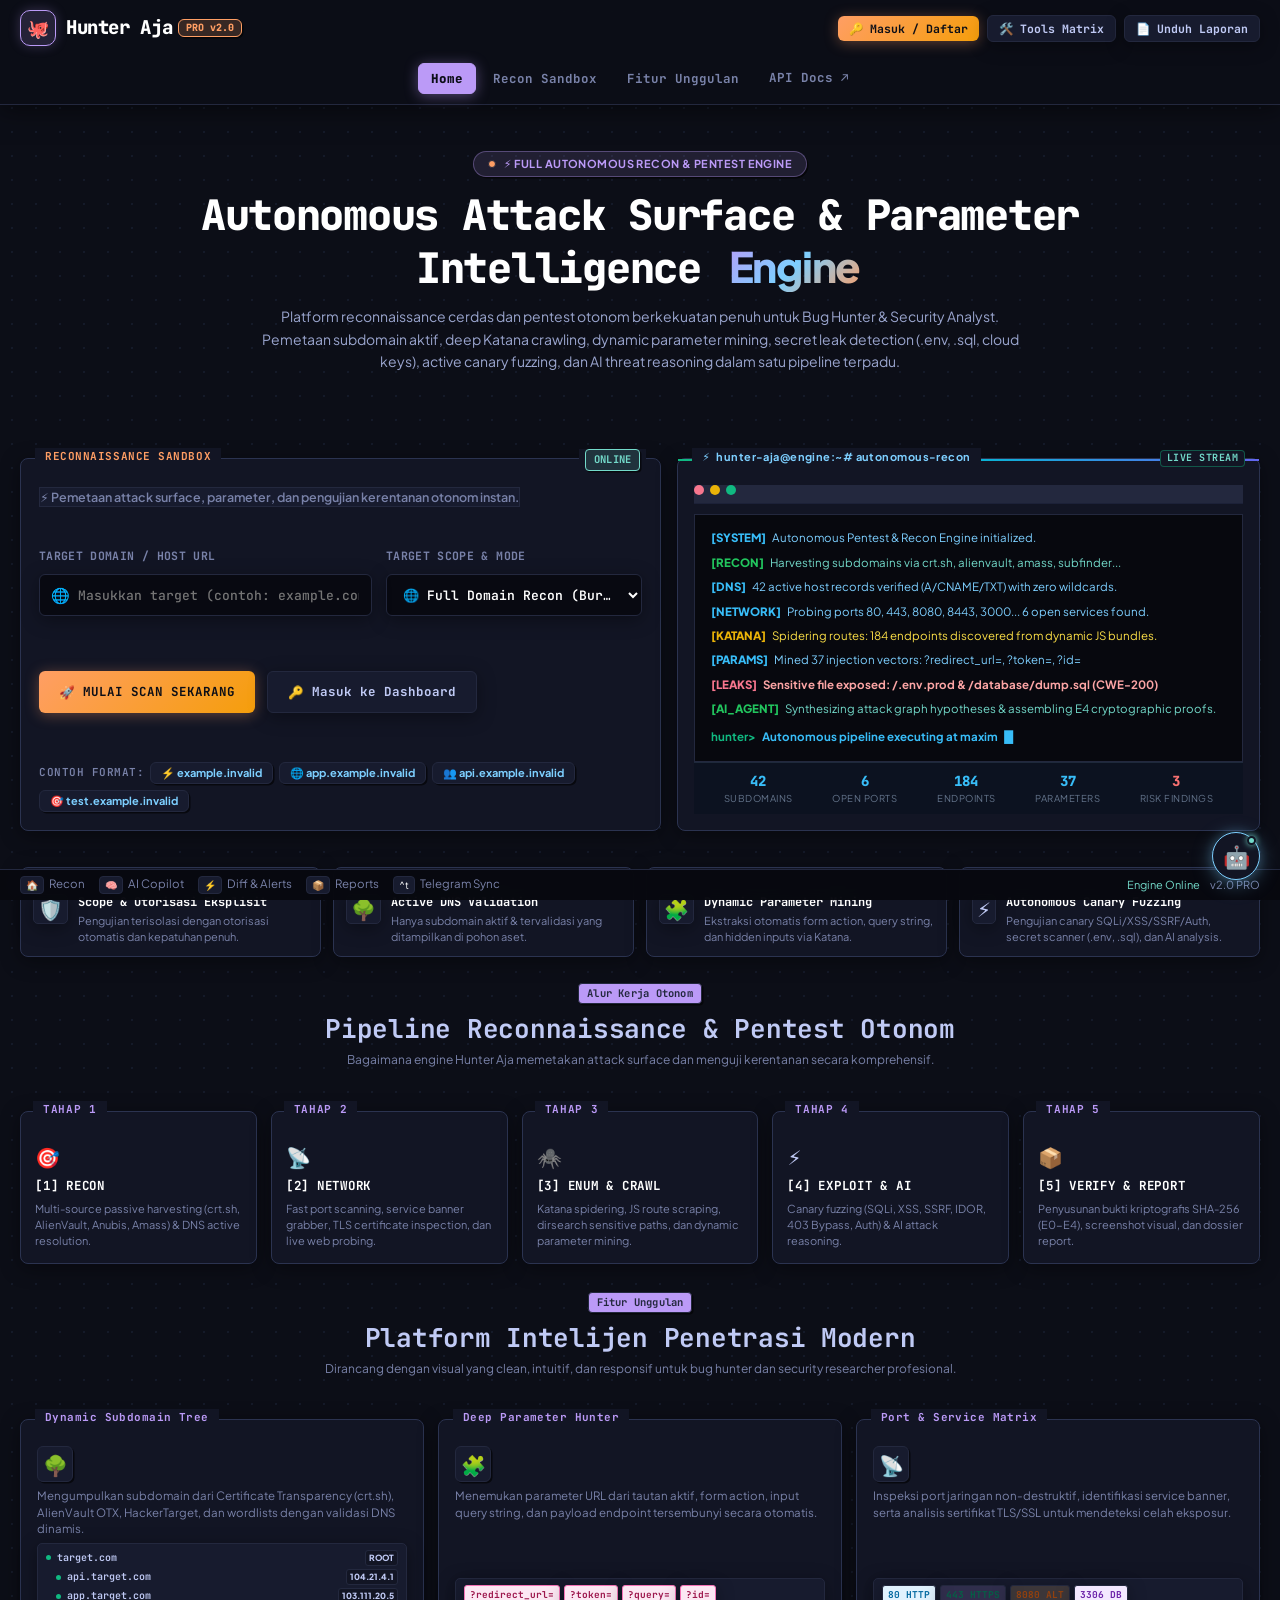
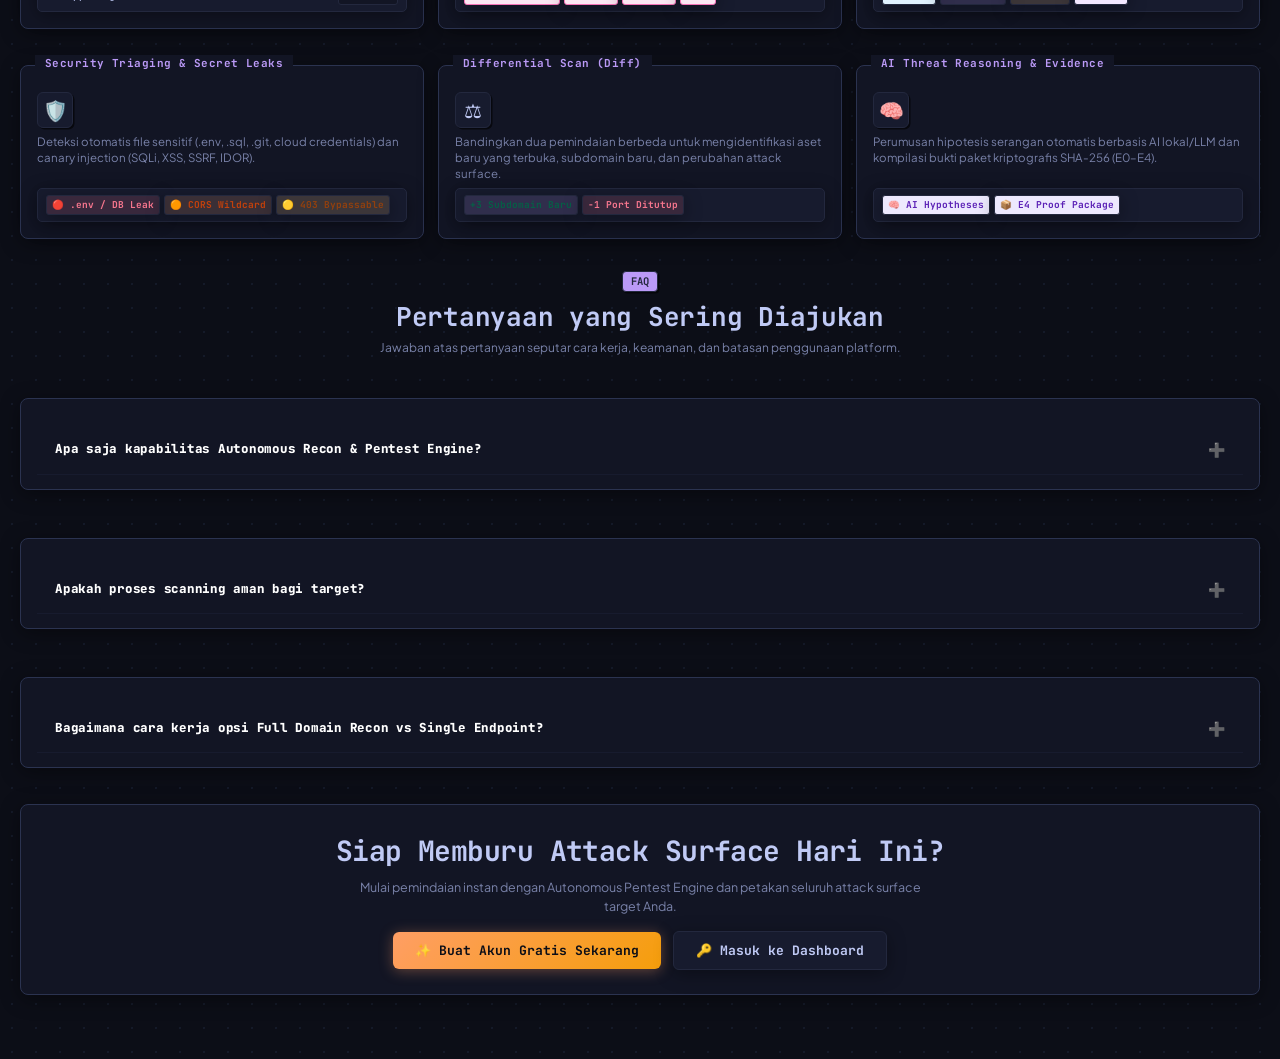
==== commit c2ccce72: "feat(ui/ux): perfect cyberpunk bento TUI, universal table pagination, 1-click filter pills, terminal" ====
--- a/frontend/index.html
+++ b/frontend/index.html
@@ -11,11 +11,11 @@
   <link rel="preconnect" href="https://fonts.googleapis.com">
   <link rel="preconnect" href="https://fonts.gstatic.com" crossorigin>
   <link
-    href="https://fonts.googleapis.com/css2?family=Plus+Jakarta+Sans:ital,wght@0,300;0,400;0,500;0,600;0,700;0,800;1,400;1,600;1,700;1,800&display=swap"
+    href="https://fonts.googleapis.com/css2?family=JetBrains+Mono:ital,wght@0,400;0,500;0,600;0,700;0,800;1,400&family=Plus+Jakarta+Sans:ital,wght@0,400;0,500;0,600;0,700;0,800;1,400&display=swap"
     rel="stylesheet">
   <link rel="stylesheet" href="vendor/jstree/jstree.min.css" />
-  <link rel="stylesheet" href="css/styles.css?v=9.9.0" />
-  <link rel="stylesheet" href="css/responsive.css?v=9.9.0" />
+  <link rel="stylesheet" href="css/styles.css?v=10.13.0" />
+  <link rel="stylesheet" href="css/responsive.css?v=10.13.0" />
 </head>
 
 <body>
@@ -164,16 +164,26 @@
       </div>
 
       <!-- VIEW 1: HOME / LANDING PAGE -->
-      <!-- VIEW 1: HOME / LANDING PAGE (Modern Cyber Luxury, Dual-Pane Hero & Level L4 Focused) -->
+      <!-- VIEW 1: HOME / LANDING PAGE -->
+<!-- VIEW 1: HOME / LANDING PAGE (Cyberpunk Terminal Bento Recon Engine) -->
+<!-- VIEW 1: HOME / LANDING PAGE (Cyberpunk Terminal Bento Recon Engine) -->
+<!-- VIEW 1: HOME / LANDING PAGE (Cyberpunk Terminal Bento Recon Engine) -->
+<!-- VIEW 1: HOME / LANDING PAGE (Cyberpunk Terminal Bento Recon Engine) -->
+<!-- VIEW 1: HOME / LANDING PAGE (Cyberpunk Terminal Bento Recon Engine) -->
+<!-- VIEW 1: HOME / LANDING PAGE (Cyberpunk Terminal Bento Recon Engine) -->
+<!-- VIEW 1: HOME / LANDING PAGE (Cyberpunk Terminal Bento Recon Engine) -->
+<!-- VIEW 1: HOME / LANDING PAGE (Cyberpunk Terminal Bento Recon Engine) -->
+<!-- VIEW 1: HOME / LANDING PAGE (Cyberpunk Terminal Bento Recon Engine) -->
+<!-- VIEW 1: HOME / LANDING PAGE (Cyberpunk Terminal Bento Recon Engine) -->
 <section id="viewHome" class="tab-view active">
   <!-- Hero Header Section -->
   <div class="hero-section">
     <div class="hero-badge">
       <span class="live-dot pulse"></span>
-      <span>⚡ LEVEL L4 ULTIMATE AUTONOMOUS RECON ENGINE</span>
+      <span>⚡ FULL AUTONOMOUS RECON & PENTEST ENGINE</span>
     </div>
     <h1 class="hero-title">
-      Autonomous Attack Surface & Parameter Intelligence <span class="highlight">Level L4 Ultimate</span>
+      Autonomous Attack Surface & Parameter Intelligence <span class="highlight">Engine</span>
     </h1>
     <p class="hero-desc">
       Platform reconnaissance cerdas dan pentest otonom berkekuatan penuh untuk Bug Hunter & Security Analyst. Pemetaan subdomain aktif, deep Katana crawling, dynamic parameter mining, secret leak detection (.env, .sql, cloud keys), active canary fuzzing, dan AI threat reasoning dalam satu pipeline terpadu.
@@ -190,12 +200,12 @@
           <div>
             <h2>Reconnaissance Sandbox</h2>
             <div class="pill-muted" style="font-size: 12.5px; margin-top: 2px;">
-              ⚡ Jalankan pemindaian otonom Level L4 secara instan pada target domain Anda.
+              ⚡ Pemetaan attack surface, parameter, dan pengujian kerentanan otonom instan.
             </div>
           </div>
         </div>
         <div class="status-wrap">
-          <span id="trialScanStatus" class="pill pill-running">L4 ACTIVE</span>
+          <span id="trialScanStatus" class="pill pill-running">ONLINE</span>
         </div>
       </div>
 
@@ -217,18 +227,12 @@
           </select>
         </div>
 
-        <div class="input-group-option engine-status-group">
-          <label>Engine Capabilities & Mode</label>
-          <div class="engine-status-pill l4-badge-glow">
-            <span class="live-dot pulse"></span>
-            <span>⚡ Level L4 Ultimate • Full Autonomous Pentest & Deep Recon</span>
-          </div>
-        </div>
+
       </div>
 
       <div class="control-actions">
         <button id="startTrialBtn" class="btn btn-primary btn-lg btn-glow">
-          <span class="btn-icon">🚀</span> MULAI SCAN L4 SEKARANG
+          <span class="btn-icon">🚀</span> MULAI SCAN SEKARANG
         </button>
         <button id="openAuthFromHeroBtn" class="btn btn-secondary btn-lg" onclick="openAuthModal('login')">
           <span class="btn-icon">🔑</span> Masuk ke Dashboard
@@ -255,13 +259,13 @@
         </div>
         <div class="terminal-title">
           <span class="terminal-icon">⚡</span>
-          <span>hunter-aja@l4-engine:~# autonomous-recon</span>
+          <span>hunter-aja@engine:~# autonomous-recon</span>
         </div>
         <span class="terminal-badge">LIVE STREAM</span>
       </div>
 
       <div id="heroTerminalBody" class="terminal-body">
-        <div class="term-line info"><span class="term-ts">[SYSTEM]</span> Level L4 Ultimate Autonomous Pentest Engine initialized.</div>
+        <div class="term-line info"><span class="term-ts">[SYSTEM]</span> Autonomous Pentest & Recon Engine initialized.</div>
         <div class="term-line success"><span class="term-ts">[RECON]</span> Harvesting subdomains via crt.sh, alienvault, amass, subfinder...</div>
         <div class="term-line info"><span class="term-ts">[DNS]</span> 42 active host records verified (A/CNAME/TXT) with zero wildcards.</div>
         <div class="term-line info"><span class="term-ts">[NETWORK]</span> Probing ports 80, 443, 8080, 8443, 3000... 6 open services found.</div>
@@ -269,7 +273,7 @@
         <div class="term-line info"><span class="term-ts">[PARAMS]</span> Mined 37 injection vectors: ?redirect_url=, ?token=, ?id=</div>
         <div class="term-line danger"><span class="term-ts">[LEAKS]</span> Sensitive file exposed: /.env.prod & /database/dump.sql (CWE-200)</div>
         <div class="term-line success"><span class="term-ts">[AI_AGENT]</span> Synthesizing attack graph hypotheses & assembling E4 cryptographic proofs.</div>
-        <div class="term-line term-active-prompt"><span class="term-prompt">hunter-l4></span> <span id="termLiveTicker">Autonomous pipeline executing at maximum power...</span> <span class="term-cursor">█</span></div>
+        <div class="term-line term-active-prompt"><span class="term-prompt">hunter></span> <span id="termLiveTicker">Autonomous pipeline executing at maximum power...</span> <span class="term-cursor">█</span></div>
       </div>
 
       <!-- Live Terminal Metric Strip -->
@@ -324,7 +328,7 @@
     <div class="trust-signal-item">
       <span class="trust-icon">⚡</span>
       <div>
-        <strong>Level L4 Autonomous Fuzzing</strong>
+        <strong>Autonomous Canary Fuzzing</strong>
         <p>Pengujian canary SQLi/XSS/SSRF/Auth, secret scanner (.env, .sql), dan AI analysis.</p>
       </div>
     </div>
@@ -333,7 +337,7 @@
   <!-- Interactive 5-Step Pipeline Flow -->
   <div class="how-it-works-section">
     <div class="section-heading-center">
-      <span class="badge-pill">Alur Kerja Level L4</span>
+      <span class="badge-pill">Alur Kerja Otonom</span>
       <h2>Pipeline Reconnaissance & Pentest Otonom</h2>
       <p>Bagaimana engine Hunter Aja memetakan attack surface dan menguji kerentanan secara komprehensif.</p>
     </div>
@@ -470,11 +474,11 @@
     <div class="faq-accordion-list">
       <div class="card sketch-card faq-item">
         <div class="faq-question">
-          <h4>Apa yang dilakukan oleh Level L4 Ultimate Autonomous Engine?</h4>
+          <h4>Apa saja kapabilitas Autonomous Recon & Pentest Engine?</h4>
           <span class="faq-toggle-icon">➕</span>
         </div>
         <div class="faq-answer">
-          <p>Level L4 menjalankan seluruh kapabilitas reconnaissance dan validasi secara penuh: perburuan subdomain multi-sumber, port scanning, deep Katana crawling, penambangan parameter, deteksi kebocoran file rahasia (.env, .sql, .git), canary injection fuzzing (SQLi, XSS, SSRF), perumusan hipotesis serangan AI, dan pengambilan bukti screenshot visual.</p>
+          <p>Engine menjalankan seluruh kapabilitas reconnaissance dan validasi secara penuh: perburuan subdomain multi-sumber, port scanning, deep Katana crawling, penambangan parameter, deteksi kebocoran file rahasia (.env, .sql, .git), canary injection fuzzing (SQLi, XSS, SSRF), perumusan hipotesis serangan AI, dan pengambilan bukti screenshot visual.</p>
         </div>
       </div>
 
@@ -504,7 +508,7 @@
   <div class="card sketch-card cta-banner-card">
     <div class="cta-content">
       <h2>Siap Memburu Attack Surface Hari Ini?</h2>
-      <p>Mulai pemindaian instan dengan Level L4 Ultimate Autonomous Engine dan petakan seluruh attack surface target Anda.</p>
+      <p>Mulai pemindaian instan dengan Autonomous Pentest Engine dan petakan seluruh attack surface target Anda.</p>
       <div class="cta-actions">
         <button id="ctaRegisterBtn" class="btn btn-primary btn-lg">✨ Buat Akun Gratis Sekarang</button>
         <button id="ctaLoginBtn" class="btn btn-secondary btn-lg">🔑 Masuk ke Dashboard</button>
@@ -515,6 +519,16 @@
 
       <!-- VIEW 2: DASHBOARD -->
       <!-- VIEW 2: DASHBOARD (FULL COMMAND CENTER FOR AUTHENTICATED USERS) -->
+<!-- VIEW 2: DASHBOARD (FULL COMMAND CENTER FOR AUTHENTICATED USERS) -->
+<!-- VIEW 2: DASHBOARD (FULL COMMAND CENTER FOR AUTHENTICATED USERS) -->
+<!-- VIEW 2: DASHBOARD (FULL COMMAND CENTER FOR AUTHENTICATED USERS) -->
+<!-- VIEW 2: DASHBOARD (FULL COMMAND CENTER FOR AUTHENTICATED USERS) -->
+<!-- VIEW 2: DASHBOARD (FULL COMMAND CENTER FOR AUTHENTICATED USERS) -->
+<!-- VIEW 2: DASHBOARD (FULL COMMAND CENTER FOR AUTHENTICATED USERS) -->
+<!-- VIEW 2: DASHBOARD (FULL COMMAND CENTER FOR AUTHENTICATED USERS) -->
+<!-- VIEW 2: DASHBOARD (FULL COMMAND CENTER FOR AUTHENTICATED USERS) -->
+<!-- VIEW 2: DASHBOARD (FULL COMMAND CENTER FOR AUTHENTICATED USERS) -->
+<!-- VIEW 2: DASHBOARD (FULL COMMAND CENTER FOR AUTHENTICATED USERS) -->
 <section id="viewDashboard" class="tab-view hidden">
   <!-- Scan Completion & Report Action Banner (§52, §54) -->
   <div id="scanCompletedBanner" class="scan-completed-banner hidden">
@@ -575,13 +589,7 @@
           </select>
         </div>
 
-        <div class="input-group-option engine-status-group">
-          <label>Engine Capabilities & Mode</label>
-          <div class="engine-status-pill l4-badge-glow">
-            <span class="live-dot pulse"></span>
-            <span>⚡ Level L4 Ultimate • Autonomous Pentest & Deep Recon Engine (Full Power)</span>
-          </div>
-        </div>
+
       </div>
 
       <!-- Hidden default engagement settings for automated compliance & authorization -->
@@ -1070,6 +1078,16 @@
 
       <!-- VIEW 3: SCAN HISTORY -->
       <!-- VIEW 3: SCAN HISTORY (TARGET WORKSPACE & SCAN SESSIONS) -->
+<!-- VIEW 3: SCAN HISTORY (TARGET WORKSPACE & SCAN SESSIONS) -->
+<!-- VIEW 3: SCAN HISTORY (TARGET WORKSPACE & SCAN SESSIONS) -->
+<!-- VIEW 3: SCAN HISTORY (TARGET WORKSPACE & SCAN SESSIONS) -->
+<!-- VIEW 3: SCAN HISTORY (TARGET WORKSPACE & SCAN SESSIONS) -->
+<!-- VIEW 3: SCAN HISTORY (TARGET WORKSPACE & SCAN SESSIONS) -->
+<!-- VIEW 3: SCAN HISTORY (TARGET WORKSPACE & SCAN SESSIONS) -->
+<!-- VIEW 3: SCAN HISTORY (TARGET WORKSPACE & SCAN SESSIONS) -->
+<!-- VIEW 3: SCAN HISTORY (TARGET WORKSPACE & SCAN SESSIONS) -->
+<!-- VIEW 3: SCAN HISTORY (TARGET WORKSPACE & SCAN SESSIONS) -->
+<!-- VIEW 3: SCAN HISTORY (TARGET WORKSPACE & SCAN SESSIONS) -->
 <section id="viewHistory" class="tab-view hidden">
   <!-- History Level Breadcrumb Navigation -->
   <nav id="historyBreadcrumb" class="breadcrumb-nav">
@@ -1156,6 +1174,14 @@
 
       <!-- VIEW 4: REPORTS CENTER -->
       <!-- VIEW 4: DEDICATED INVESTIGATION WORKSPACE & SECURITY REPORTING (§11-§27) -->
+<!-- VIEW 4: DEDICATED INVESTIGATION WORKSPACE & SECURITY REPORTING (§11-§27) -->
+<!-- VIEW 4: DEDICATED INVESTIGATION WORKSPACE & SECURITY REPORTING (§11-§27) -->
+<!-- VIEW 4: DEDICATED INVESTIGATION WORKSPACE & SECURITY REPORTING (§11-§27) -->
+<!-- VIEW 4: DEDICATED INVESTIGATION WORKSPACE & SECURITY REPORTING (§11-§27) -->
+<!-- VIEW 4: DEDICATED INVESTIGATION WORKSPACE & SECURITY REPORTING (§11-§27) -->
+<!-- VIEW 4: DEDICATED INVESTIGATION WORKSPACE & SECURITY REPORTING (§11-§27) -->
+<!-- VIEW 4: DEDICATED INVESTIGATION WORKSPACE & SECURITY REPORTING (§11-§27) -->
+<!-- VIEW 4: DEDICATED INVESTIGATION WORKSPACE & SECURITY REPORTING (§11-§27) -->
 <section id="viewReports" class="tab-view hidden">
   <!-- Investigation Workspace Breadcrumb -->
   <nav id="reportsBreadcrumb" class="breadcrumb-nav">
@@ -1176,7 +1202,6 @@
             <h2 id="wsTargetName">Target: -</h2>
             <span id="wsStatusBadge" class="status-badge status-active">INITIALIZING</span>
             <span id="wsEngineBadge" class="pill pill-primary">⚡ Autonomous Adversary Engine</span>
-            <span id="wsLevelBadge" class="pill pill-danger">LEVEL BELUM DIMUAT</span>
           </div>
           <div class="workspace-meta-row">
             <span class="meta-item font-mono" id="wsInvestigationId">ID: -</span>
@@ -1346,8 +1371,14 @@
 
     <!-- TAB 2: ASSETS EXPLORER (§13) -->
     <div id="wsTabAssets" class="ws-tab-content hidden">
-      <div class="table-toolbar">
+      <div class="table-toolbar flex-wrap-toolbar">
         <input type="text" id="wsAssetSearchInput" class="custom-input ws-filter-input" placeholder="🔍 Cari hostname, IP, atau status asset..." />
+        <div class="ws-filter-pills" id="wsAssetFilterPills">
+          <button class="filter-pill active font-mono" data-asset-filter="ALL">Semua Aset</button>
+          <button class="filter-pill font-mono" data-asset-filter="ACTIVE">🟢 Active Only</button>
+          <button class="filter-pill font-mono" data-asset-filter="DOMAIN">🌐 Domains</button>
+          <button class="filter-pill font-mono" data-asset-filter="IP">💻 IP Hosts</button>
+        </div>
       </div>
       <div class="table-responsive-box">
         <table class="ws-table">
@@ -1366,12 +1397,21 @@
           </tbody>
         </table>
       </div>
+      <div id="wsAssetsPagination" class="ws-pagination-bar"></div>
     </div>
 
     <!-- TAB 3: SERVICES & PORTS (§14) -->
     <div id="wsTabServices" class="ws-tab-content hidden">
-      <div class="table-toolbar">
+      <div class="table-toolbar flex-wrap-toolbar">
         <input type="text" id="wsServiceSearchInput" class="custom-input ws-filter-input" placeholder="🔍 Filter port, nama service, banner, atau host..." />
+        <div class="ws-filter-pills" id="wsServiceFilterPills">
+          <button class="filter-pill active font-mono" data-service-filter="ALL">Semua Port</button>
+          <button class="filter-pill font-mono" data-service-filter="WEB">🌐 Web (80, 443, 8080, 8443)</button>
+          <button class="filter-pill font-mono" data-service-filter="TLS">🔒 TLS / HTTPS</button>
+          <button class="filter-pill font-mono" data-service-filter="PLAIN">🔓 Plain HTTP</button>
+          <button class="filter-pill font-mono" data-service-filter="AUTH">🔑 Auth Surface</button>
+          <button class="filter-pill font-mono" data-service-filter="NON_STD">⚡ Non-Standard</button>
+        </div>
       </div>
       <div class="table-responsive-box">
         <table class="ws-table">
@@ -1392,12 +1432,22 @@
           </tbody>
         </table>
       </div>
+      <div id="wsServicesPagination" class="ws-pagination-bar"></div>
     </div>
 
     <!-- TAB 4: ENDPOINTS & URLS (§15) -->
     <div id="wsTabEndpoints" class="ws-tab-content hidden">
-      <div class="table-toolbar">
+      <div class="table-toolbar flex-wrap-toolbar">
         <input type="text" id="wsEndpointSearchInput" class="custom-input ws-filter-input" placeholder="🔍 Cari endpoint URL, method, atau parameter..." />
+        <div class="ws-filter-pills" id="wsEndpointFilterPills">
+          <button class="filter-pill active font-mono" data-endpoint-filter="ALL">Semua Method</button>
+          <button class="filter-pill font-mono" data-endpoint-filter="GET">GET</button>
+          <button class="filter-pill font-mono" data-endpoint-filter="POST">POST</button>
+          <button class="filter-pill font-mono" data-endpoint-filter="2XX">2xx (OK)</button>
+          <button class="filter-pill font-mono" data-endpoint-filter="3XX">3xx (Redirect)</button>
+          <button class="filter-pill font-mono" data-endpoint-filter="4XX">4xx (Error)</button>
+          <button class="filter-pill font-mono" data-endpoint-filter="SENSITIVE">🔥 Sensitive (.env/.sql/.git)</button>
+        </div>
       </div>
       <div class="table-responsive-box">
         <table class="ws-table">
@@ -1415,6 +1465,7 @@
           </tbody>
         </table>
       </div>
+      <div id="wsEndpointsPagination" class="ws-pagination-bar"></div>
     </div>
 
     <!-- TAB 5: SECURITY FINDINGS DETAIL (§16) -->
@@ -1465,8 +1516,15 @@
     <!-- TAB 8: FILES & EXTRACTED ARTIFACTS (§18, §19, §20, §21) -->
     <div id="wsTabArtifacts" class="ws-tab-content hidden">
       <div class="ws-box">
-        <h3 class="ws-box-title">📁 Extracted Data Tables & Sensitive Document Classification</h3>
-        <p class="section-subtext">Klasifikasi dokumen sensitif otomatis (PUBLIC, INTERNAL, CONFIDENTIAL, SENSITIVE, HIGHLY_SENSITIVE) dan pratinjau tabel tersanitasi aman.</p>
+        <div class="table-toolbar flex-wrap-toolbar mb-2">
+          <input type="text" id="wsArtifactSearchInput" class="custom-input ws-filter-input" placeholder="🔍 Cari file, ekstensi, kategori..." />
+          <div class="ws-filter-pills" id="wsArtifactFilterPills">
+            <button class="filter-pill active font-mono" data-artifact-filter="ALL">Semua File</button>
+            <button class="filter-pill font-mono" data-artifact-filter="SENSITIVE">🔥 Sensitive Only</button>
+            <button class="filter-pill font-mono" data-artifact-filter="DATABASE">📁 Database / Dump</button>
+            <button class="filter-pill font-mono" data-artifact-filter="CONFIG">⚙️ Configs</button>
+          </div>
+        </div>
         <div class="table-responsive-box mt-2">
           <table class="ws-table">
             <thead>
@@ -1485,6 +1543,7 @@
             </tbody>
           </table>
         </div>
+        <div id="wsArtifactsPagination" class="ws-pagination-bar"></div>
       </div>
     </div>
 
@@ -1495,6 +1554,7 @@
         <div id="wsTimelineStream" class="ws-timeline-stream">
           <div class="empty-msg">Memuat log investigasi...</div>
         </div>
+        <div id="wsTimelinePagination" class="ws-pagination-bar"></div>
       </div>
     </div>
 
@@ -1675,8 +1735,360 @@
   </div>
 </div>
 
+<!-- MODAL: Structured Tabular Preview for Artifacts (§19, §20) -->
+<div id="wsArtifactModal" class="modal-backdrop hidden">
+  <div class="modal-dialog modal-lg">
+    <div class="modal-header">
+      <h3 id="wsArtModalTitle">👁️ Pratinjau Struktur Data Tersanitasi</h3>
+      <button class="btn-close" onclick="document.getElementById('wsArtifactModal').classList.add('hidden')">✕</button>
+    </div>
+    <div class="modal-body">
+      <div class="artifact-meta-bar mb-3">
+        <span id="wsArtModalClassBadge" class="pill pill-danger">CONFIDENTIAL</span>
+        <span id="wsArtModalCategory" class="pill pill-neutral">database</span>
+        <span id="wsArtModalRecordCount" class="text-xs text-muted">Records: 0</span>
+      </div>
+        <div id="wsArtModalContent" class="artifact-preview-body">
+          Memuat pratinjau...
+        </div>
+    </div>
+    <div class="modal-footer">
+      <button class="btn btn-secondary btn-sm" onclick="document.getElementById('wsArtifactModal').classList.add('hidden')">Tutup</button>
+    </div>
+  </div>
+</div>
+
+<!-- MODAL: Comprehensive Bug Hunting Proof of Concept (PoC) Dossier Modal -->
+<div id="wsFindingPocModal" class="modal-backdrop hidden">
+  <div class="modal-dialog modal-xl">
+    <div class="modal-header flex-between">
+      <div class="flex-row-gap align-center flex-wrap">
+        <span id="wsPocModalSevBadge" class="severity-badge severity-critical">CRITICAL</span>
+        <h3 id="wsPocModalTitle" class="ws-modal-title">Bug Hunting Proof of Concept (PoC)</h3>
+      </div>
+      <button class="btn-close" onclick="closeFindingPocModal()">✕</button>
+    </div>
+    <div class="modal-body" id="wsPocModalBody">
+      <!-- Dynamic PoC Dossier Content -->
+    </div>
+    <div class="modal-footer flex-between">
+      <span class="text-xs text-muted font-mono">Bukti tersimpan & panduan reproduksi — perlu tinjauan</span>
+      <button class="btn btn-primary btn-sm" onclick="closeFindingPocModal()">Tutup Dossier</button>
+    </div>
+  </div>
+</div>
+
+<!-- MODAL: Structured Tabular Preview for Artifacts (§19, §20) -->
+<div id="wsArtifactModal" class="modal-backdrop hidden">
+  <div class="modal-dialog modal-lg">
+    <div class="modal-header">
+      <h3 id="wsArtModalTitle">👁️ Pratinjau Struktur Data Tersanitasi</h3>
+      <button class="btn-close" onclick="document.getElementById('wsArtifactModal').classList.add('hidden')">✕</button>
+    </div>
+    <div class="modal-body">
+      <div class="artifact-meta-bar mb-3">
+        <span id="wsArtModalClassBadge" class="pill pill-danger">CONFIDENTIAL</span>
+        <span id="wsArtModalCategory" class="pill pill-neutral">database</span>
+        <span id="wsArtModalRecordCount" class="text-xs text-muted">Records: 0</span>
+      </div>
+        <div id="wsArtModalContent" class="artifact-preview-body">
+          Memuat pratinjau...
+        </div>
+    </div>
+    <div class="modal-footer">
+      <button class="btn btn-secondary btn-sm" onclick="document.getElementById('wsArtifactModal').classList.add('hidden')">Tutup</button>
+    </div>
+  </div>
+</div>
+
+<!-- MODAL: Comprehensive Bug Hunting Proof of Concept (PoC) Dossier Modal -->
+<div id="wsFindingPocModal" class="modal-backdrop hidden">
+  <div class="modal-dialog modal-xl">
+    <div class="modal-header flex-between">
+      <div class="flex-row-gap align-center flex-wrap">
+        <span id="wsPocModalSevBadge" class="severity-badge severity-critical">CRITICAL</span>
+        <h3 id="wsPocModalTitle" class="ws-modal-title">Bug Hunting Proof of Concept (PoC)</h3>
+      </div>
+      <button class="btn-close" onclick="closeFindingPocModal()">✕</button>
+    </div>
+    <div class="modal-body" id="wsPocModalBody">
+      <!-- Dynamic PoC Dossier Content -->
+    </div>
+    <div class="modal-footer flex-between">
+      <span class="text-xs text-muted font-mono">Bukti tersimpan & panduan reproduksi — perlu tinjauan</span>
+      <button class="btn btn-primary btn-sm" onclick="closeFindingPocModal()">Tutup Dossier</button>
+    </div>
+  </div>
+</div>
+
+<!-- MODAL: Structured Tabular Preview for Artifacts (§19, §20) -->
+<div id="wsArtifactModal" class="modal-backdrop hidden">
+  <div class="modal-dialog modal-lg">
+    <div class="modal-header">
+      <h3 id="wsArtModalTitle">👁️ Pratinjau Struktur Data Tersanitasi</h3>
+      <button class="btn-close" onclick="document.getElementById('wsArtifactModal').classList.add('hidden')">✕</button>
+    </div>
+    <div class="modal-body">
+      <div class="artifact-meta-bar mb-3">
+        <span id="wsArtModalClassBadge" class="pill pill-danger">CONFIDENTIAL</span>
+        <span id="wsArtModalCategory" class="pill pill-neutral">database</span>
+        <span id="wsArtModalRecordCount" class="text-xs text-muted">Records: 0</span>
+      </div>
+        <div id="wsArtModalContent" class="artifact-preview-body">
+          Memuat pratinjau...
+        </div>
+    </div>
+    <div class="modal-footer">
+      <button class="btn btn-secondary btn-sm" onclick="document.getElementById('wsArtifactModal').classList.add('hidden')">Tutup</button>
+    </div>
+  </div>
+</div>
+
+<!-- MODAL: Comprehensive Bug Hunting Proof of Concept (PoC) Dossier Modal -->
+<div id="wsFindingPocModal" class="modal-backdrop hidden">
+  <div class="modal-dialog modal-xl">
+    <div class="modal-header flex-between">
+      <div class="flex-row-gap align-center flex-wrap">
+        <span id="wsPocModalSevBadge" class="severity-badge severity-critical">CRITICAL</span>
+        <h3 id="wsPocModalTitle" class="ws-modal-title">Bug Hunting Proof of Concept (PoC)</h3>
+      </div>
+      <button class="btn-close" onclick="closeFindingPocModal()">✕</button>
+    </div>
+    <div class="modal-body" id="wsPocModalBody">
+      <!-- Dynamic PoC Dossier Content -->
+    </div>
+    <div class="modal-footer flex-between">
+      <span class="text-xs text-muted font-mono">Bukti tersimpan & panduan reproduksi — perlu tinjauan</span>
+      <button class="btn btn-primary btn-sm" onclick="closeFindingPocModal()">Tutup Dossier</button>
+    </div>
+  </div>
+</div>
+
+<!-- MODAL: Structured Tabular Preview for Artifacts (§19, §20) -->
+<div id="wsArtifactModal" class="modal-backdrop hidden">
+  <div class="modal-dialog modal-lg">
+    <div class="modal-header">
+      <h3 id="wsArtModalTitle">👁️ Pratinjau Struktur Data Tersanitasi</h3>
+      <button class="btn-close" onclick="document.getElementById('wsArtifactModal').classList.add('hidden')">✕</button>
+    </div>
+    <div class="modal-body">
+      <div class="artifact-meta-bar mb-3">
+        <span id="wsArtModalClassBadge" class="pill pill-danger">CONFIDENTIAL</span>
+        <span id="wsArtModalCategory" class="pill pill-neutral">database</span>
+        <span id="wsArtModalRecordCount" class="text-xs text-muted">Records: 0</span>
+      </div>
+        <div id="wsArtModalContent" class="artifact-preview-body">
+          Memuat pratinjau...
+        </div>
+    </div>
+    <div class="modal-footer">
+      <button class="btn btn-secondary btn-sm" onclick="document.getElementById('wsArtifactModal').classList.add('hidden')">Tutup</button>
+    </div>
+  </div>
+</div>
+
+<!-- MODAL: Comprehensive Bug Hunting Proof of Concept (PoC) Dossier Modal -->
+<div id="wsFindingPocModal" class="modal-backdrop hidden">
+  <div class="modal-dialog modal-xl">
+    <div class="modal-header flex-between">
+      <div class="flex-row-gap align-center flex-wrap">
+        <span id="wsPocModalSevBadge" class="severity-badge severity-critical">CRITICAL</span>
+        <h3 id="wsPocModalTitle" class="ws-modal-title">Bug Hunting Proof of Concept (PoC)</h3>
+      </div>
+      <button class="btn-close" onclick="closeFindingPocModal()">✕</button>
+    </div>
+    <div class="modal-body" id="wsPocModalBody">
+      <!-- Dynamic PoC Dossier Content -->
+    </div>
+    <div class="modal-footer flex-between">
+      <span class="text-xs text-muted font-mono">Bukti tersimpan & panduan reproduksi — perlu tinjauan</span>
+      <button class="btn btn-primary btn-sm" onclick="closeFindingPocModal()">Tutup Dossier</button>
+    </div>
+  </div>
+</div>
+
+<!-- MODAL: Structured Tabular Preview for Artifacts (§19, §20) -->
+<div id="wsArtifactModal" class="modal-backdrop hidden">
+  <div class="modal-dialog modal-lg">
+    <div class="modal-header">
+      <h3 id="wsArtModalTitle">👁️ Pratinjau Struktur Data Tersanitasi</h3>
+      <button class="btn-close" onclick="document.getElementById('wsArtifactModal').classList.add('hidden')">✕</button>
+    </div>
+    <div class="modal-body">
+      <div class="artifact-meta-bar mb-3">
+        <span id="wsArtModalClassBadge" class="pill pill-danger">CONFIDENTIAL</span>
+        <span id="wsArtModalCategory" class="pill pill-neutral">database</span>
+        <span id="wsArtModalRecordCount" class="text-xs text-muted">Records: 0</span>
+      </div>
+        <div id="wsArtModalContent" class="artifact-preview-body">
+          Memuat pratinjau...
+        </div>
+    </div>
+    <div class="modal-footer">
+      <button class="btn btn-secondary btn-sm" onclick="document.getElementById('wsArtifactModal').classList.add('hidden')">Tutup</button>
+    </div>
+  </div>
+</div>
+
+<!-- MODAL: Comprehensive Bug Hunting Proof of Concept (PoC) Dossier Modal -->
+<div id="wsFindingPocModal" class="modal-backdrop hidden">
+  <div class="modal-dialog modal-xl">
+    <div class="modal-header flex-between">
+      <div class="flex-row-gap align-center flex-wrap">
+        <span id="wsPocModalSevBadge" class="severity-badge severity-critical">CRITICAL</span>
+        <h3 id="wsPocModalTitle" class="ws-modal-title">Bug Hunting Proof of Concept (PoC)</h3>
+      </div>
+      <button class="btn-close" onclick="closeFindingPocModal()">✕</button>
+    </div>
+    <div class="modal-body" id="wsPocModalBody">
+      <!-- Dynamic PoC Dossier Content -->
+    </div>
+    <div class="modal-footer flex-between">
+      <span class="text-xs text-muted font-mono">Bukti tersimpan & panduan reproduksi — perlu tinjauan</span>
+      <button class="btn btn-primary btn-sm" onclick="closeFindingPocModal()">Tutup Dossier</button>
+    </div>
+  </div>
+</div>
+
+<!-- MODAL: Structured Tabular Preview for Artifacts (§19, §20) -->
+<div id="wsArtifactModal" class="modal-backdrop hidden">
+  <div class="modal-dialog modal-lg">
+    <div class="modal-header">
+      <h3 id="wsArtModalTitle">👁️ Pratinjau Struktur Data Tersanitasi</h3>
+      <button class="btn-close" onclick="document.getElementById('wsArtifactModal').classList.add('hidden')">✕</button>
+    </div>
+    <div class="modal-body">
+      <div class="artifact-meta-bar mb-3">
+        <span id="wsArtModalClassBadge" class="pill pill-danger">CONFIDENTIAL</span>
+        <span id="wsArtModalCategory" class="pill pill-neutral">database</span>
+        <span id="wsArtModalRecordCount" class="text-xs text-muted">Records: 0</span>
+      </div>
+        <div id="wsArtModalContent" class="artifact-preview-body">
+          Memuat pratinjau...
+        </div>
+    </div>
+    <div class="modal-footer">
+      <button class="btn btn-secondary btn-sm" onclick="document.getElementById('wsArtifactModal').classList.add('hidden')">Tutup</button>
+    </div>
+  </div>
+</div>
+
+<!-- MODAL: Comprehensive Bug Hunting Proof of Concept (PoC) Dossier Modal -->
+<div id="wsFindingPocModal" class="modal-backdrop hidden">
+  <div class="modal-dialog modal-xl">
+    <div class="modal-header flex-between">
+      <div class="flex-row-gap align-center flex-wrap">
+        <span id="wsPocModalSevBadge" class="severity-badge severity-critical">CRITICAL</span>
+        <h3 id="wsPocModalTitle" class="ws-modal-title">Bug Hunting Proof of Concept (PoC)</h3>
+      </div>
+      <button class="btn-close" onclick="closeFindingPocModal()">✕</button>
+    </div>
+    <div class="modal-body" id="wsPocModalBody">
+      <!-- Dynamic PoC Dossier Content -->
+    </div>
+    <div class="modal-footer flex-between">
+      <span class="text-xs text-muted font-mono">Bukti tersimpan & panduan reproduksi — perlu tinjauan</span>
+      <button class="btn btn-primary btn-sm" onclick="closeFindingPocModal()">Tutup Dossier</button>
+    </div>
+  </div>
+</div>
+
+<!-- MODAL: Structured Tabular Preview for Artifacts (§19, §20) -->
+<div id="wsArtifactModal" class="modal-backdrop hidden">
+  <div class="modal-dialog modal-lg">
+    <div class="modal-header">
+      <h3 id="wsArtModalTitle">👁️ Pratinjau Struktur Data Tersanitasi</h3>
+      <button class="btn-close" onclick="document.getElementById('wsArtifactModal').classList.add('hidden')">✕</button>
+    </div>
+    <div class="modal-body">
+      <div class="artifact-meta-bar mb-3">
+        <span id="wsArtModalClassBadge" class="pill pill-danger">CONFIDENTIAL</span>
+        <span id="wsArtModalCategory" class="pill pill-neutral">database</span>
+        <span id="wsArtModalRecordCount" class="text-xs text-muted">Records: 0</span>
+      </div>
+        <div id="wsArtModalContent" class="artifact-preview-body">
+          Memuat pratinjau...
+        </div>
+    </div>
+    <div class="modal-footer">
+      <button class="btn btn-secondary btn-sm" onclick="document.getElementById('wsArtifactModal').classList.add('hidden')">Tutup</button>
+    </div>
+  </div>
+</div>
+
+<!-- MODAL: Comprehensive Bug Hunting Proof of Concept (PoC) Dossier Modal -->
+<div id="wsFindingPocModal" class="modal-backdrop hidden">
+  <div class="modal-dialog modal-xl">
+    <div class="modal-header flex-between">
+      <div class="flex-row-gap align-center flex-wrap">
+        <span id="wsPocModalSevBadge" class="severity-badge severity-critical">CRITICAL</span>
+        <h3 id="wsPocModalTitle" class="ws-modal-title">Bug Hunting Proof of Concept (PoC)</h3>
+      </div>
+      <button class="btn-close" onclick="closeFindingPocModal()">✕</button>
+    </div>
+    <div class="modal-body" id="wsPocModalBody">
+      <!-- Dynamic PoC Dossier Content -->
+    </div>
+    <div class="modal-footer flex-between">
+      <span class="text-xs text-muted font-mono">Bukti tersimpan & panduan reproduksi — perlu tinjauan</span>
+      <button class="btn btn-primary btn-sm" onclick="closeFindingPocModal()">Tutup Dossier</button>
+    </div>
+  </div>
+</div>
+
+<!-- MODAL: Structured Tabular Preview for Artifacts (§19, §20) -->
+<div id="wsArtifactModal" class="modal-backdrop hidden">
+  <div class="modal-dialog modal-lg">
+    <div class="modal-header">
+      <h3 id="wsArtModalTitle">👁️ Pratinjau Struktur Data Tersanitasi</h3>
+      <button class="btn-close" onclick="document.getElementById('wsArtifactModal').classList.add('hidden')">✕</button>
+    </div>
+    <div class="modal-body">
+      <div class="artifact-meta-bar mb-3">
+        <span id="wsArtModalClassBadge" class="pill pill-danger">CONFIDENTIAL</span>
+        <span id="wsArtModalCategory" class="pill pill-neutral">database</span>
+        <span id="wsArtModalRecordCount" class="text-xs text-muted">Records: 0</span>
+      </div>
+        <div id="wsArtModalContent" class="artifact-preview-body">
+          Memuat pratinjau...
+        </div>
+    </div>
+    <div class="modal-footer">
+      <button class="btn btn-secondary btn-sm" onclick="document.getElementById('wsArtifactModal').classList.add('hidden')">Tutup</button>
+    </div>
+  </div>
+</div>
+
+<!-- MODAL: Comprehensive Bug Hunting Proof of Concept (PoC) Dossier Modal -->
+<div id="wsFindingPocModal" class="modal-backdrop hidden">
+  <div class="modal-dialog modal-xl">
+    <div class="modal-header flex-between">
+      <div class="flex-row-gap align-center flex-wrap">
+        <span id="wsPocModalSevBadge" class="severity-badge severity-critical">CRITICAL</span>
+        <h3 id="wsPocModalTitle" class="ws-modal-title">Bug Hunting Proof of Concept (PoC)</h3>
+      </div>
+      <button class="btn-close" onclick="closeFindingPocModal()">✕</button>
+    </div>
+    <div class="modal-body" id="wsPocModalBody">
+      <!-- Dynamic PoC Dossier Content -->
+    </div>
+    <div class="modal-footer flex-between">
+      <span class="text-xs text-muted font-mono">Bukti tersimpan & panduan reproduksi — perlu tinjauan</span>
+      <button class="btn btn-primary btn-sm" onclick="closeFindingPocModal()">Tutup Dossier</button>
+    </div>
+  </div>
+</div>
+
       <!-- VIEW 5: DIFFERENTIAL SCAN -->
       <!-- VIEW 5: DIFFERENTIAL SCAN (DIFF) ANALYZER -->
+<!-- VIEW 5: DIFFERENTIAL SCAN (DIFF) ANALYZER -->
+<!-- VIEW 5: DIFFERENTIAL SCAN (DIFF) ANALYZER -->
+<!-- VIEW 5: DIFFERENTIAL SCAN (DIFF) ANALYZER -->
+<!-- VIEW 5: DIFFERENTIAL SCAN (DIFF) ANALYZER -->
+<!-- VIEW 5: DIFFERENTIAL SCAN (DIFF) ANALYZER -->
+<!-- VIEW 5: DIFFERENTIAL SCAN (DIFF) ANALYZER -->
+<!-- VIEW 5: DIFFERENTIAL SCAN (DIFF) ANALYZER -->
+<!-- VIEW 5: DIFFERENTIAL SCAN (DIFF) ANALYZER -->
 <section id="viewDiff" class="tab-view hidden">
   <!-- Diff Level Breadcrumb Navigation -->
   <nav id="diffBreadcrumb" class="breadcrumb-nav">
@@ -2854,10 +3266,9 @@
   </div>
 </div>
 
-  <!-- Floating AI Copilot Trigger Button -->
-  <button id="openCopilotBtn" class="floating-copilot-btn" type="button" title="Buka Hunter Aja Pentest AI Copilot">
+  <!-- Floating AI Copilot Trigger Button (Icon Only FAB) -->
+  <button id="openCopilotBtn" class="floating-copilot-btn" type="button" aria-label="Buka AI Copilot" title="Buka AI Copilot">
     <span class="copilot-btn-icon">🤖</span>
-    <span class="copilot-btn-label">AI Copilot</span>
     <span class="copilot-pulse-dot"></span>
   </button>
 
@@ -2887,7 +3298,7 @@
       <div class="copilot-bubble copilot-bubble-ai">
         <div class="copilot-bubble-header">
           <span class="bubble-sender">🤖 Hunter Aja Copilot</span>
-          <span class="bubble-model-tag">[Level L4 Intelligence]</span>
+          <span class="bubble-model-tag">[AI Pentest Intelligence]</span>
         </div>
         <div class="copilot-bubble-content">
           Halo! Saya siap membantu investigasi keamanan, pembuatan PoC verifikasi, pembuatan patch remediasi kode, serta analisis mendalam pada target Anda.
@@ -2903,6 +3314,23 @@
       </div>
     </div>
   </div>
+
+  <!-- Cyberpunk Terminal Bento Bottom Status Bar (Image 2 Inspired) -->
+  <footer class="terminal-bottom-bar">
+    <div class="container terminal-bottom-inner">
+      <div class="terminal-hotkeys-left">
+        <span class="hotkey-item" onclick="switchViewTab('dashboard')"><kbd>🏠</kbd> Recon</span>
+        <span class="hotkey-item" onclick="document.getElementById('openCopilotBtn')?.click()"><kbd>🧠</kbd> AI Copilot</span>
+        <span class="hotkey-item" onclick="switchViewTab('diff')"><kbd>⚡</kbd> Diff & Alerts</span>
+        <span class="hotkey-item" onclick="switchViewTab('reports')"><kbd>📦</kbd> Reports</span>
+        <span class="hotkey-item" onclick="openNotificationsSettingsModal()"><kbd>^t</kbd> Telegram Sync</span>
+      </div>
+      <div class="terminal-status-right">
+        <span class="term-status-chip online"><span class="pulse-dot"></span> Engine Online</span>
+        <span class="term-status-chip"><span class="engine-ver">v2.0 PRO</span></span>
+      </div>
+    </div>
+  </footer>
 
   <!-- Vendor Plugins (100% Local & Safe) -->
   <script src="vendor/jquery.min.js"></script>
--- a/frontend/css/styles.css
+++ b/frontend/css/styles.css
@@ -4,52 +4,59 @@
    ========================================================================== */
 
 :root {
-  /* Warm Playful Clean Palette */
-  --bg: #FFFDF9;
-  --surface: #FFFFFF;
-  --surface-alt: #FAF7F2;
-  --border: #0F172A;
-  --shadow: #0F172A;
-  --text: #0F172A;
-  --text-muted: #475569;
-  --text-light: #94A3B8;
-  
-  /* Brand Accents */
-  --primary: #00B074;
-  --primary-hover: #009964;
-  --primary-light: #D1FAE5;
-  --secondary: #FFFFFF;
-  --accent-yellow: #FEF08A;
-  --accent-marigold: #F59E0B;
-  --accent-sky: #38BDF8;
-  --accent-purple: #A855F7;
-  
+  /* Cyberpunk Terminal Dark Bento Theme (Matching Image 2 Reference) */
+  --bg: #0c0e17;
+  --bg-primary: #0c0e17;
+  --surface: #121524;
+  --surface-alt: #171b2e;
+  --surface-card: #121524;
+  --surface-card-hover: #1c2138;
+  --border: #23283e;
+  --border-subtle: rgba(120, 138, 200, 0.18);
+  --border-focus: #bb9af7;
+  --shadow: rgba(0, 0, 0, 0.6);
+  --text: #c0caf5;
+  --text-muted: #7982a9;
+  --text-light: #565f89;
+  --text-bright: #121524;
+
+  /* Brand Accents (Image 2 Match: Cyber Amber, Neon Violet, Cyan, Emerald) */
+  --primary: #ff9e64;
+  --primary-hover: #ffb484;
+  --primary-light: rgba(255, 158, 100, 0.18);
+  --secondary: #171b2e;
+  --accent-yellow: #e0af68;
+  --accent-marigold: #ff9e64;
+  --accent-sky: #7dcfff;
+  --accent-purple: #bb9af7;
+  --accent-green: #73daca;
+  --accent-red: #f7768e;
+
   /* Severity Colors */
-  --sev-crit-bg: #FEE2E2;
-  --sev-crit-text: #DC2626;
-  --sev-crit-border: #EF4444;
-  
-  --sev-high-bg: #FFEDD5;
-  --sev-high-text: #EA580C;
-  --sev-high-border: #F97316;
-  
-  --sev-med-bg: #FEF3C7;
-  --sev-med-text: #D97706;
-  --sev-med-border: #F59E0B;
-  
-  --sev-low-bg: #ECFDF5;
-  --sev-low-text: #059669;
-  --sev-low-border: #10B981;
-  
-  --sev-info-bg: #F1F5F9;
-  --sev-info-text: #475569;
-  --sev-info-border: #64748B;
-  
-  /* Typography — Exclusively "Plus Jakarta Sans" Across Entire Platform */
-  --font-display: "Plus Jakarta Sans", system-ui, -apple-system, BlinkMacSystemFont, "Segoe UI", Roboto, sans-serif;
-  --font-body: "Plus Jakarta Sans", system-ui, -apple-system, BlinkMacSystemFont, "Segoe UI", Roboto, sans-serif;
-  --font-hand: "Plus Jakarta Sans", system-ui, -apple-system, BlinkMacSystemFont, "Segoe UI", Roboto, sans-serif;
-  --font-mono: "Plus Jakarta Sans", system-ui, -apple-system, BlinkMacSystemFont, "Segoe UI", Roboto, sans-serif;
+  --sev-crit-bg: rgba(247, 118, 142, 0.15);
+  --sev-crit-text: #f7768e;
+  --sev-crit-border: #f7768e;
+
+  --sev-high-bg: rgba(255, 158, 100, 0.15);
+  --sev-high-text: #ff9e64;
+  --sev-high-border: #ff9e64;
+
+  --sev-med-bg: rgba(224, 175, 104, 0.15);
+  --sev-med-text: #e0af68;
+  --sev-med-border: #e0af68;
+
+  --sev-low-bg: rgba(115, 218, 202, 0.15);
+  --sev-low-text: #73daca;
+  --sev-low-border: #73daca;
+
+  --sev-info-bg: rgba(125, 207, 255, 0.12);
+  --sev-info-text: #7dcfff;
+  --sev-info-border: #7dcfff;
+
+  /* Monospace Hierarchy */
+  --font-display: "JetBrains Mono", "Plus Jakarta Sans", monospace, sans-serif;
+  --font-body: "Plus Jakarta Sans", -apple-system, BlinkMacSystemFont, "Segoe UI", Roboto, sans-serif;
+  --font-mono: "JetBrains Mono", "Fira Code", "Courier New", monospace;
 }
 
 *, *::before, *::after {
@@ -81,7 +88,7 @@
   line-height: 1.45;
   
   /* Signature Clean Dot Matrix Grid */
-  background-image: radial-gradient(#D6CBB8 1.2px, transparent 1.2px);
+  background-image: radial-gradient(rgba(122, 162, 247, 0.1) 1.2px, transparent 1.2px);
   background-size: 24px 24px;
 }
 
@@ -111,11 +118,11 @@
   position: sticky;
   top: 0;
   z-index: 100;
-  background: rgba(255, 253, 249, 0.96);
+  background: rgba(12, 14, 23, 0.94);
   backdrop-filter: blur(12px);
   -webkit-backdrop-filter: blur(12px);
   border-bottom: 2px solid var(--border);
-  box-shadow: 0 2px 0 rgba(15, 23, 42, 0.04);
+  box-shadow: 0 2px 0 rgba(0, 0, 0, 0.4);
   padding: 10px 0;
 }
 
@@ -140,11 +147,11 @@
   height: 36px;
   display: grid;
   place-items: center;
-  background: #D1FAE5;
+  background: rgba(187, 154, 247, 0.15);
   border: 2px solid var(--border);
   border-radius: 10px;
   font-size: 18px;
-  box-shadow: 2px 2px 0 var(--shadow);
+  box-shadow: 0 4px 18px rgba(0, 0, 0, 0.35);
   transition: transform 0.15s ease;
 }
 
@@ -210,7 +217,7 @@
   background: var(--surface);
   color: var(--text);
   border-color: var(--border);
-  box-shadow: 2px 2px 0 var(--shadow);
+  box-shadow: 0 4px 18px rgba(0, 0, 0, 0.35);
 }
 
 .topbar-actions {
@@ -231,7 +238,7 @@
   display: flex;
   align-items: center;
   gap: 6px;
-  background: #FFFFFF;
+  background: #121524;
   border: 1.5px solid var(--border);
   border-radius: 6px;
   padding: 4px 8px;
@@ -248,7 +255,7 @@
   border: 1px solid var(--border);
 }
 
-.role-admin { background: #FEE2E2; color: #991B1B; }
+.role-admin { background: rgba(247, 118, 142, 0.15); color: #f7768e; }
 .role-user { background: #E0E7FF; color: #3730A3; }
 
 @media (max-width: 960px) {
@@ -321,12 +328,12 @@
 
 /* Admin Notice Banner */
 .admin-notice-banner {
-  background: #FEF3C7;
+  background: rgba(224, 175, 104, 0.18);
   border: 2px solid var(--border);
   border-radius: 6px;
   padding: 10px 14px;
   margin-bottom: 14px;
-  box-shadow: 2px 2px 0 var(--shadow);
+  box-shadow: 0 4px 18px rgba(0, 0, 0, 0.35);
 }
 
 .admin-banner-content {
@@ -358,7 +365,7 @@
   border: 2px solid var(--border);
   cursor: pointer;
   text-decoration: none;
-  box-shadow: 2px 2px 0 var(--shadow);
+  box-shadow: 0 4px 18px rgba(0, 0, 0, 0.35);
   transition: all 0.12s ease;
   user-select: none;
   white-space: nowrap;
@@ -366,17 +373,17 @@
 
 .btn:hover {
   transform: translate(-1px, -1px);
-  box-shadow: 3px 3px 0 var(--shadow);
+  box-shadow: 0 4px 18px rgba(0, 0, 0, 0.35);
 }
 
 .btn:active {
   transform: translate(1px, 1px);
-  box-shadow: 1px 1px 0 var(--shadow);
+  box-shadow: 0 4px 18px rgba(0, 0, 0, 0.35);
 }
 
 .btn-primary {
   background: var(--primary);
-  color: #FFFFFF;
+  color: #121524;
 }
 
 .btn-primary:hover {
@@ -389,8 +396,8 @@
 }
 
 .btn-danger {
-  background: #FEE2E2;
-  color: #DC2626;
+  background: rgba(247, 118, 142, 0.15);
+  color: #f7768e;
   border-color: var(--border);
 }
 
@@ -452,7 +459,7 @@
   background: var(--surface);
   border: 2px solid var(--border);
   border-radius: 8px;
-  box-shadow: 3px 3px 0 var(--shadow);
+  box-shadow: 0 4px 18px rgba(0, 0, 0, 0.35);
   padding: 16px;
   transition: transform 0.15s ease, box-shadow 0.15s ease;
 }
@@ -553,7 +560,7 @@
 .l4-badge-glow {
   background: linear-gradient(135deg, rgba(16, 185, 129, 0.12), rgba(6, 182, 212, 0.15)) !important;
   border: 1.5px solid #10b981 !important;
-  color: #065f46 !important;
+  color: #c0caf5 !important;
   font-weight: 800 !important;
   box-shadow: 0 0 12px rgba(16, 185, 129, 0.25) !important;
   animation: pulse-glow 3s infinite alternate ease-in-out;
@@ -574,7 +581,7 @@
   background: #090d16;
   border: 2px solid #1e293b;
   border-radius: 10px;
-  box-shadow: 4px 4px 0 #0f172a, 0 12px 28px rgba(0, 0, 0, 0.35);
+  box-shadow: 4px 4px 0 #23283e, 0 12px 28px rgba(0, 0, 0, 0.35);
   display: flex;
   flex-direction: column;
   overflow: hidden;
@@ -594,7 +601,7 @@
 }
 
 .terminal-header {
-  background: #0f172a;
+  background: #23283e;
   padding: 10px 14px;
   display: flex;
   align-items: center;
@@ -614,7 +621,7 @@
   border-radius: 50%;
   display: inline-block;
 }
-.dot-close { background: #ef4444; }
+.dot-close { background: #f7768e; }
 .dot-min { background: #eab308; }
 .dot-max { background: #10b981; }
 
@@ -622,7 +629,7 @@
   display: flex;
   align-items: center;
   gap: 6px;
-  color: #94a3b8;
+  color: #565f89;
   font-size: 11px;
   font-weight: 700;
   letter-spacing: 0.5px;
@@ -647,7 +654,7 @@
   min-height: 220px;
   font-size: 11.5px;
   line-height: 1.6;
-  color: #cbd5e1;
+  color: #23283e;
   overflow-y: auto;
   display: flex;
   flex-direction: column;
@@ -673,7 +680,7 @@
 .term-line.warn { color: #fde047; }
 .term-line.warn .term-ts { color: #eab308; }
 .term-line.danger { color: #fca5a5; font-weight: 700; }
-.term-line.danger .term-ts { color: #ef4444; }
+.term-line.danger .term-ts { color: #f7768e; }
 
 .term-active-prompt {
   margin-top: 4px;
@@ -783,9 +790,9 @@
 }
 
 .sample-chip:hover {
-  background: #FEF08A;
+  background: #bb9af7;
   transform: translate(-1px, -1px);
-  box-shadow: 2px 2px 0 var(--shadow);
+  box-shadow: 0 4px 18px rgba(0, 0, 0, 0.35);
 }
 
 /* Trust Signals Bar */
@@ -809,11 +816,11 @@
 }
 
 .trust-signal-item {
-  background: #FFFFFF;
+  background: #121524;
   border: 1.5px solid var(--border);
   border-radius: 6px;
   padding: 10px 12px;
-  box-shadow: 2px 2px 0 var(--shadow);
+  box-shadow: 0 4px 18px rgba(0, 0, 0, 0.35);
   display: flex;
   align-items: flex-start;
   gap: 10px;
@@ -822,7 +829,7 @@
 
 .trust-signal-item:hover {
   transform: translate(-1px, -1px);
-  box-shadow: 3px 3px 0 var(--shadow);
+  box-shadow: 0 4px 18px rgba(0, 0, 0, 0.35);
 }
 
 .trust-icon {
@@ -832,7 +839,7 @@
   border: 1.5px solid var(--border);
   border-radius: 5px;
   padding: 4px;
-  box-shadow: 1px 1px 0 var(--shadow);
+  box-shadow: 0 4px 18px rgba(0, 0, 0, 0.35);
   flex-shrink: 0;
 }
 
@@ -860,8 +867,8 @@
 }
 
 .section-heading-center .badge-pill {
-  background: #FEF08A;
-  color: #0F172A;
+  background: #bb9af7;
+  color: #23283e;
   border: 1.5px solid var(--border);
   font-family: var(--font-display);
   font-size: 11.5px;
@@ -910,7 +917,7 @@
 
 .workflow-step-card {
   position: relative;
-  background: #FFFFFF;
+  background: #121524;
   border: 2px solid var(--border);
   border-radius: 8px;
   padding: 18px 14px;
@@ -930,7 +937,7 @@
   top: -12px;
   left: 14px;
   background: var(--primary);
-  color: #FFFFFF;
+  color: #121524;
   font-family: var(--font-display);
   font-size: 11.5px;
   font-weight: 700;
@@ -964,7 +971,7 @@
 }
 
 .workflow-step-card code {
-  background: #F1F5F9;
+  background: #171b2e;
   border: 1px solid var(--border);
   border-radius: 4px;
   padding: 1px 4px;
@@ -997,7 +1004,7 @@
 }
 
 .feature-card {
-  background: #FFFFFF;
+  background: #121524;
   border: 2px solid var(--border);
   border-radius: 8px;
   padding: 16px;
@@ -1043,11 +1050,11 @@
 
 .feature-mini-preview {
   margin-top: auto;
-  background: #FAF7F2;
+  background: #171b2e;
   border: 1.5px solid var(--border);
   border-radius: 5px;
   padding: 6px 8px;
-  box-shadow: 1px 1px 0 var(--shadow);
+  box-shadow: 0 4px 18px rgba(0, 0, 0, 0.35);
   display: flex;
   flex-direction: column;
   gap: 3px;
@@ -1087,7 +1094,7 @@
   padding: 1px 3px;
   border-radius: 3px;
   border: 1px solid var(--border);
-  background: #FFFFFF;
+  background: #121524;
   margin-left: auto;
 }
 
@@ -1098,19 +1105,19 @@
   padding: 2px 5px;
   border-radius: 3px;
   border: 1px solid var(--border);
-  box-shadow: 1px 1px 0 var(--shadow);
+  box-shadow: 0 4px 18px rgba(0, 0, 0, 0.35);
 }
 
 .mini-chip-param { background: #FCE7F3; color: #9D174D; border-color: #F472B6; }
 .mini-chip-port.http { background: #E0F2FE; color: #0369A1; }
-.mini-chip-port.https { background: #D1FAE5; color: #065F46; }
-.mini-chip-port.alt { background: #FEF3C7; color: #92400E; }
+.mini-chip-port.https { background: rgba(187, 154, 247, 0.15); color: #065F46; }
+.mini-chip-port.alt { background: rgba(224, 175, 104, 0.18); color: #92400E; }
 .mini-chip-port.db { background: #F3E8FF; color: #6B21A8; }
-.mini-chip-sev.crit { background: #FEE2E2; color: #991B1B; }
-.mini-chip-sev.high { background: #FFEDD5; color: #C2410C; }
-.mini-chip-sev.med { background: #FEF3C7; color: #92400E; }
-.mini-chip-diff.add { background: #D1FAE5; color: #065F46; }
-.mini-chip-diff.rem { background: #FEE2E2; color: #991B1B; }
+.mini-chip-sev.crit { background: rgba(247, 118, 142, 0.15); color: #f7768e; }
+.mini-chip-sev.high { background: rgba(255, 158, 100, 0.15); color: #C2410C; }
+.mini-chip-sev.med { background: rgba(224, 175, 104, 0.18); color: #92400E; }
+.mini-chip-diff.add { background: rgba(187, 154, 247, 0.15); color: #065F46; }
+.mini-chip-diff.rem { background: rgba(247, 118, 142, 0.15); color: #f7768e; }
 .mini-chip-auth { background: #EDE9FE; color: #5B21B6; }
 
 /* Call to Action Banner */
@@ -1119,7 +1126,7 @@
   border: 2.5px solid var(--border);
   border-radius: 10px;
   padding: 24px 20px;
-  box-shadow: 4px 4px 0 var(--shadow);
+  box-shadow: 0 4px 18px rgba(0, 0, 0, 0.35);
   text-align: center;
   margin: 28px 0 14px 0;
 }
@@ -1164,10 +1171,10 @@
 }
 
 .control-card, .home-trial-card {
-  background: #FFFFFF;
+  background: #121524;
   border: 2px solid var(--border);
   border-radius: 8px;
-  box-shadow: 3px 3px 0 var(--shadow);
+  box-shadow: 0 4px 18px rgba(0, 0, 0, 0.35);
   padding: 14px 18px;
   max-width: 100%;
   box-sizing: border-box;
@@ -1221,13 +1228,13 @@
   box-shadow: 1.5px 1.5px 0 var(--shadow);
 }
 
-.pill-neutral { background: #E2E8F0; color: #475569; }
-.pill-running { background: #D1FAE5; color: #065F46; }
-.pill-paused { background: #FEF3C7; color: #92400E; }
-.pill-stopped { background: #FEE2E2; color: #991B1B; }
-.pill-failed { background: #FEE2E2; color: #991B1B; border-color: #DC2626; }
+.pill-neutral { background: #1c2138; color: #7982a9; }
+.pill-running { background: rgba(187, 154, 247, 0.15); color: #065F46; }
+.pill-paused { background: rgba(224, 175, 104, 0.18); color: #92400E; }
+.pill-stopped { background: rgba(247, 118, 142, 0.15); color: #f7768e; }
+.pill-failed { background: rgba(247, 118, 142, 0.15); color: #f7768e; border-color: #f7768e; }
 .pill-completed { background: #CCFBF1; color: #115E59; }
-.pill-muted { background: #F8FAFC; color: #64748B; font-weight: 600; text-transform: none; }
+.pill-muted { background: #151829; color: #64748B; font-weight: 600; text-transform: none; }
 
 /* Responsive 3-Column Clean Form */
 .control-form {
@@ -1284,12 +1291,12 @@
   padding: 8px 14px 8px 36px;
   border: 2px solid var(--border);
   border-radius: 8px;
-  background: #FFFFFF;
+  background: #121524;
   font-family: var(--font-body);
   font-size: 13px;
   font-weight: 500;
   color: var(--text);
-  box-shadow: 2px 2px 0 var(--shadow);
+  box-shadow: 0 4px 18px rgba(0, 0, 0, 0.35);
   outline: none;
   height: 38px;
   box-sizing: border-box;
@@ -1300,7 +1307,7 @@
   padding: 6px 12px;
   border: 1.5px solid var(--border);
   border-radius: 6px;
-  background: #FFFFFF;
+  background: #121524;
   font-family: var(--font-body);
   font-size: 12px;
   font-weight: 500;
@@ -1323,12 +1330,12 @@
   padding: 8px 12px;
   border: 2px solid var(--border);
   border-radius: 8px;
-  background: #FFFFFF;
+  background: #121524;
   font-family: var(--font-body);
   font-size: 12.5px;
   font-weight: 600;
   color: var(--text);
-  box-shadow: 2px 2px 0 var(--shadow);
+  box-shadow: 0 4px 18px rgba(0, 0, 0, 0.35);
   outline: none;
   cursor: pointer;
   height: 38px;
@@ -1342,11 +1349,11 @@
   display: flex;
   align-items: center;
   gap: 6px;
-  background: #D1FAE5;
+  background: rgba(187, 154, 247, 0.15);
   border: 2px solid var(--border);
   border-radius: 6px;
   padding: 7px 10px;
-  box-shadow: 2px 2px 0 var(--shadow);
+  box-shadow: 0 4px 18px rgba(0, 0, 0, 0.35);
   font-size: 11px;
   font-weight: 800;
   color: #065F46;
@@ -1405,7 +1412,7 @@
   display: inline-flex;
   align-items: center;
   gap: 4px;
-  background: #F1F5F9;
+  background: #171b2e;
   border: 1.5px solid var(--border);
   border-radius: 4px;
   padding: 2px 8px;
@@ -1419,9 +1426,9 @@
 }
 
 .sample-chip:hover {
-  background: #E2E8F0;
+  background: #1c2138;
   transform: translate(-1px, -1px);
-  box-shadow: 2px 2px 0 var(--shadow);
+  box-shadow: 0 4px 18px rgba(0, 0, 0, 0.35);
 }
 
 /* Active Multi-Scan Switcher Bar */
@@ -1462,7 +1469,7 @@
   padding: 4px 10px;
   border-radius: 6px;
   border: 1.5px solid #bbf7d0;
-  background: #ffffff;
+  background: #121524;
   color: #1e293b;
   font-size: 0.82rem;
   font-weight: 700;
@@ -1480,7 +1487,7 @@
 
 .active-scan-chip.active {
   background: #15803d;
-  color: #ffffff;
+  color: #121524;
   border-color: #166534;
   box-shadow: inset 0 1px 2px rgba(0,0,0,0.2);
 }
@@ -1494,7 +1501,7 @@
 }
 
 .active-scan-chip.active .chip-status-dot {
-  background: #ffffff;
+  background: #121524;
 }
 
 /* Trust Signals Bar */
@@ -1509,11 +1516,11 @@
   display: flex;
   align-items: center;
   gap: 10px;
-  background: #FFFFFF;
+  background: #121524;
   border: 1.5px solid var(--border);
   border-radius: 6px;
   padding: 10px;
-  box-shadow: 2px 2px 0 var(--shadow);
+  box-shadow: 0 4px 18px rgba(0, 0, 0, 0.35);
 }
 
 .trust-icon {
@@ -1567,10 +1574,10 @@
 }
 
 .telemetry-card {
-  background: #FFFFFF;
+  background: #121524;
   border: 2px solid var(--border);
   border-radius: 8px;
-  box-shadow: 2px 2px 0 var(--shadow);
+  box-shadow: 0 4px 18px rgba(0, 0, 0, 0.35);
   padding: 10px 12px;
   display: flex;
   flex-direction: column;
@@ -1584,8 +1591,8 @@
 
 .telemetry-card:hover {
   transform: translate(-1px, -1px);
-  box-shadow: 3px 3px 0 var(--shadow);
-  background: #FAF7F2;
+  box-shadow: 0 4px 18px rgba(0, 0, 0, 0.35);
+  background: #171b2e;
 }
 
 .telemetry-card-top {
@@ -1762,23 +1769,23 @@
   font-weight: 700;
   color: var(--text-muted);
   cursor: pointer;
-  box-shadow: 1px 1px 0 var(--shadow);
+  box-shadow: 0 4px 18px rgba(0, 0, 0, 0.35);
   transition: all 0.1s ease;
 }
 
 .filter-pill:hover, .port-filter-pill:hover, .url-filter-pill:hover, .tech-filter-pill:hover, .asset-filter-pill:hover {
-  background: #E2E8F0;
+  background: #1c2138;
   color: var(--text);
 }
 
 .filter-pill.active, .port-filter-pill.active, .url-filter-pill.active, .tech-filter-pill.active, .asset-filter-pill.active {
   background: var(--border);
-  color: #FFFFFF;
+  color: #121524;
 }
 
 .event-stream-box {
   flex: 1;
-  background: #0F172A;
+  background: #23283e;
   border: 2px solid var(--border);
   border-radius: 6px;
   padding: 8px;
@@ -1788,8 +1795,8 @@
   display: flex;
   flex-direction: column;
   gap: 3px;
-  color: #F8FAFC;
-  box-shadow: 2px 2px 0 var(--shadow);
+  color: #151829;
+  box-shadow: 0 4px 18px rgba(0, 0, 0, 0.35);
 }
 
 .stream-event-item {
@@ -1809,13 +1816,13 @@
   flex-shrink: 0;
 }
 
-.event-tag.tag-discovery { background: #38BDF8; color: #0F172A; }
-.event-tag.tag-port { background: #C084FC; color: #0F172A; }
-.event-tag.tag-http { background: #34D399; color: #0F172A; }
-.event-tag.tag-url { background: #FBBF24; color: #0F172A; }
-.event-tag.tag-param { background: #F472B6; color: #0F172A; }
-.event-tag.tag-tech { background: #818CF8; color: #0F172A; }
-.event-tag.tag-finding { background: #FB7185; color: #0F172A; }
+.event-tag.tag-discovery { background: #38BDF8; color: #23283e; }
+.event-tag.tag-port { background: #C084FC; color: #23283e; }
+.event-tag.tag-http { background: #34D399; color: #23283e; }
+.event-tag.tag-url { background: #FBBF24; color: #23283e; }
+.event-tag.tag-param { background: #F472B6; color: #23283e; }
+.event-tag.tag-tech { background: #818CF8; color: #23283e; }
+.event-tag.tag-finding { background: #FB7185; color: #23283e; }
 
 /* ==========================================================================
    HIERARCHICAL ASSET TREE
@@ -1861,14 +1868,14 @@
 }
 
 .tree-container {
-  background: #FFFFFF;
+  background: #121524;
   border: 2px solid var(--border);
   border-radius: 6px;
   padding: 10px;
   max-height: 480px;
   overflow-y: auto;
   overflow-x: auto;
-  box-shadow: 2px 2px 0 var(--shadow);
+  box-shadow: 0 4px 18px rgba(0, 0, 0, 0.35);
 }
 
 .tree-root {
@@ -1891,7 +1898,7 @@
   bottom: 10px;
   left: 8px;
   width: 2px;
-  background: #CBD5E1;
+  background: #23283e;
 }
 
 .tree-children.collapsed {
@@ -1910,14 +1917,14 @@
   left: -12px;
   width: 10px;
   height: 2px;
-  background: #CBD5E1;
+  background: #23283e;
 }
 
 .tree-node-row {
   display: inline-flex;
   align-items: center;
   gap: 6px;
-  background: #FFFFFF;
+  background: #121524;
   border: 1.5px solid var(--border);
   border-radius: 5px;
   padding: 3px 8px;
@@ -1928,9 +1935,9 @@
 }
 
 .tree-node-row:hover {
-  background: #FAF7F2;
+  background: #171b2e;
   transform: translate(-1px, -1px);
-  box-shadow: 2px 2px 0 var(--shadow);
+  box-shadow: 0 4px 18px rgba(0, 0, 0, 0.35);
 }
 
 .tree-node-row.selected {
@@ -1972,14 +1979,14 @@
   padding: 1px 4px;
   border-radius: 4px;
   border: 1px solid var(--border);
-  box-shadow: 1px 1px 0 var(--shadow);
+  box-shadow: 0 4px 18px rgba(0, 0, 0, 0.35);
   white-space: nowrap;
 }
 
-.badge-ip { background: #F1F5F9; color: var(--text); }
-.badge-active { background: #D1FAE5; color: #065F46; }
+.badge-ip { background: #171b2e; color: var(--text); }
+.badge-active { background: rgba(187, 154, 247, 0.15); color: #065F46; }
 .badge-ports { background: #F3E8FF; color: #6B21A8; }
-.badge-urls { background: #FEF3C7; color: #92400E; }
+.badge-urls { background: rgba(224, 175, 104, 0.18); color: #92400E; }
 .badge-techs { background: #E0F2FE; color: #0369A1; }
 .badge-crit { background: var(--sev-crit-bg); color: var(--sev-crit-text); border-color: var(--sev-crit-border); }
 .badge-high { background: var(--sev-high-bg); color: var(--sev-high-text); border-color: var(--sev-high-border); }
@@ -1987,10 +1994,10 @@
 
 /* Asset Detail Inspector Card */
 .asset-detail-card {
-  background: #FFFFFF;
+  background: #121524;
   border: 2px solid var(--border);
   border-radius: 8px;
-  box-shadow: 3px 3px 0 var(--shadow);
+  box-shadow: 0 4px 18px rgba(0, 0, 0, 0.35);
   padding: 14px;
 }
 
@@ -2037,13 +2044,13 @@
   font-weight: 700;
   color: var(--text-muted);
   cursor: pointer;
-  box-shadow: 1px 1px 0 var(--shadow);
+  box-shadow: 0 4px 18px rgba(0, 0, 0, 0.35);
   white-space: nowrap;
 }
 
 .detail-tab.active {
   background: var(--border);
-  color: #FFFFFF;
+  color: #121524;
 }
 
 /* ==========================================================================
@@ -2096,7 +2103,7 @@
 
 .clickable-sev-tag:hover {
   transform: translate(-1px, -1px);
-  box-shadow: 2px 2px 0 var(--shadow);
+  box-shadow: 0 4px 18px rgba(0, 0, 0, 0.35);
 }
 
 .clickable-sev-tag.active {
@@ -2113,14 +2120,14 @@
 }
 
 .finding-card {
-  background: #FFFFFF;
+  background: #121524;
   border: 1.5px solid var(--border);
   border-radius: 6px;
   padding: 10px;
   display: flex;
   flex-direction: column;
   gap: 5px;
-  box-shadow: 2px 2px 0 var(--shadow);
+  box-shadow: 0 4px 18px rgba(0, 0, 0, 0.35);
 }
 
 .finding-header {
@@ -2189,33 +2196,33 @@
 }
 
 .modal-dialog {
-  background: #FFFDF9;
-  border: 2px solid #0F172A;
+  background: #0c0e17;
+  border: 2px solid #23283e;
   border-radius: 12px;
-  box-shadow: 6px 6px 0 #0F172A;
+  box-shadow: 6px 6px 0 #23283e;
   width: 100%;
   max-height: 88vh;
   display: flex;
   flex-direction: column;
   overflow: hidden;
   animation: modalScaleIn 0.18s cubic-bezier(0.16, 1, 0.3, 1);
-  color: #0F172A;
+  color: #23283e;
 }
 
 .modal-dialog .modal-header {
-  background: #FAF7F2;
-  border-bottom: 2px solid #0F172A;
+  background: #171b2e;
+  border-bottom: 2px solid #23283e;
   padding: 14px 18px;
   display: flex;
   align-items: center;
   justify-content: space-between;
-  color: #0F172A;
+  color: #23283e;
 }
 
 .modal-dialog .modal-header h3 {
   font-size: 15px;
   font-weight: 800;
-  color: #0F172A !important;
+  color: #23283e !important;
   margin: 0;
   letter-spacing: -0.01em;
   font-family: var(--font-display) !important;
@@ -2226,9 +2233,9 @@
   width: 28px;
   height: 28px;
   border-radius: 6px;
-  border: 1.5px solid #0F172A;
-  background: #FFFFFF;
-  color: #0F172A;
+  border: 1.5px solid #23283e;
+  background: #121524;
+  color: #23283e;
   display: inline-flex;
   align-items: center;
   justify-content: center;
@@ -2236,18 +2243,18 @@
   transition: all 0.12s ease;
   font-size: 13px;
   font-weight: 800;
-  box-shadow: 1.5px 1.5px 0 #0F172A;
+  box-shadow: 1.5px 1.5px 0 #23283e;
   padding: 0;
   outline: none;
 }
 
 .modal-dialog .modal-header .btn-ghost:hover,
 .modal-close-btn:hover {
-  background: #FEE2E2;
-  color: #DC2626;
-  border-color: #DC2626;
+  background: rgba(247, 118, 142, 0.15);
+  color: #f7768e;
+  border-color: #f7768e;
   transform: translate(-1px, -1px);
-  box-shadow: 2px 2px 0 #DC2626;
+  box-shadow: 2px 2px 0 #f7768e;
 }
 
 .matrix-modal-card {
@@ -2265,23 +2272,23 @@
 /* System Confirmation Modal & Alerts */
 .system-dialog-card {
   max-width: 490px !important;
-  background: #FFFDF9 !important;
-  border: 2px solid #0F172A !important;
+  background: #0c0e17 !important;
+  border: 2px solid #23283e !important;
   border-radius: 12px !important;
-  box-shadow: 6px 6px 0 #0F172A !important;
-  color: #0F172A !important;
+  box-shadow: 6px 6px 0 #23283e !important;
+  color: #23283e !important;
   animation: modalScaleIn 0.18s cubic-bezier(0.16, 1, 0.3, 1);
   overflow: hidden;
 }
 
 .system-dialog-card .modal-header {
-  background: #FAF7F2 !important;
-  border-bottom: 2px solid #0F172A !important;
+  background: #171b2e !important;
+  border-bottom: 2px solid #23283e !important;
   padding: 14px 18px !important;
   display: flex !important;
   align-items: center !important;
   justify-content: space-between !important;
-  color: #0F172A !important;
+  color: #23283e !important;
 }
 
 .system-dialog-card .modal-header .title-with-icon {
@@ -2297,15 +2304,15 @@
   width: 30px;
   height: 30px;
   border-radius: 8px;
-  background: #FEE2E2;
-  border: 1.5px solid #EF4444;
+  background: rgba(247, 118, 142, 0.15);
+  border: 1.5px solid #f7768e;
   font-size: 15px;
 }
 
 .system-dialog-card .modal-header h3 {
   font-size: 14.5px !important;
   font-weight: 800 !important;
-  color: #0F172A !important;
+  color: #23283e !important;
   letter-spacing: -0.01em;
   margin: 0 !important;
   font-family: var(--font-display) !important;
@@ -2315,9 +2322,9 @@
   width: 28px;
   height: 28px;
   border-radius: 6px;
-  border: 1.5px solid #0F172A;
-  background: #FFFFFF;
-  color: #0F172A;
+  border: 1.5px solid #23283e;
+  background: #121524;
+  color: #23283e;
   display: inline-flex;
   align-items: center;
   justify-content: center;
@@ -2325,28 +2332,28 @@
   transition: all 0.12s ease;
   font-size: 13px;
   font-weight: 800;
-  box-shadow: 1.5px 1.5px 0 #0F172A;
+  box-shadow: 1.5px 1.5px 0 #23283e;
   padding: 0;
 }
 
 .system-dialog-card .modal-header #sysModalCloseBtn:hover {
-  background: #FEE2E2;
-  color: #DC2626;
-  border-color: #DC2626;
+  background: rgba(247, 118, 142, 0.15);
+  color: #f7768e;
+  border-color: #f7768e;
   transform: translate(-1px, -1px);
-  box-shadow: 2px 2px 0 #DC2626;
+  box-shadow: 2px 2px 0 #f7768e;
 }
 
 .system-dialog-card .modal-body {
   padding: 20px !important;
-  background: #FFFDF9 !important;
-  color: #0F172A !important;
+  background: #0c0e17 !important;
+  color: #23283e !important;
 }
 
 .sys-modal-text {
   font-size: 13px;
   line-height: 1.6;
-  color: #334155;
+  color: #2b3252;
   margin-bottom: 20px;
   word-break: break-word;
   font-weight: 600;
@@ -2357,7 +2364,7 @@
   align-items: center;
   justify-content: flex-end;
   gap: 10px;
-  border-top: 1.5px solid #E2E8F0;
+  border-top: 1.5px solid #1c2138;
   padding-top: 16px;
 }
 
@@ -2372,31 +2379,31 @@
   display: inline-flex;
   align-items: center;
   justify-content: center;
-  border: 1.5px solid #0F172A;
-  box-shadow: 2px 2px 0 #0F172A;
+  border: 1.5px solid #23283e;
+  box-shadow: 2px 2px 0 #23283e;
 }
 
 .modal-footer-actions #sysModalCancelBtn {
-  background: #FFFFFF;
-  color: #0F172A;
+  background: #121524;
+  color: #23283e;
 }
 
 .modal-footer-actions #sysModalCancelBtn:hover {
-  background: #FAF7F2;
+  background: #171b2e;
   transform: translate(-1px, -1px);
-  box-shadow: 2.5px 2.5px 0 #0F172A;
+  box-shadow: 2.5px 2.5px 0 #23283e;
 }
 
 .modal-footer-actions #sysModalConfirmBtn {
-  background: #DC2626;
-  color: #FFFFFF;
-  border-color: #0F172A;
+  background: #f7768e;
+  color: #121524;
+  border-color: #23283e;
 }
 
 .modal-footer-actions #sysModalConfirmBtn:hover {
   background: #B91C1C;
   transform: translate(-1px, -1px);
-  box-shadow: 2.5px 2.5px 0 #0F172A;
+  box-shadow: 2.5px 2.5px 0 #23283e;
 }
 
 /* Modal Body & Layout */
@@ -2404,8 +2411,8 @@
   padding: 18px;
   overflow-y: auto;
   overflow-x: hidden;
-  background: #FFFDF9;
-  color: #0F172A;
+  background: #0c0e17;
+  color: #23283e;
 }
 
 .modal-toolbar-flex {
@@ -2421,21 +2428,21 @@
 .modal-toolbar-flex input[type="text"] {
   flex: 1;
   min-width: 240px;
-  background: #FFFFFF;
-  border: 1.5px solid #0F172A;
+  background: #121524;
+  border: 1.5px solid #23283e;
   border-radius: 8px;
   padding: 8px 12px;
   font-size: 12px;
-  color: #0F172A;
+  color: #23283e;
   font-weight: 600;
-  box-shadow: 1.5px 1.5px 0 #0F172A;
+  box-shadow: 1.5px 1.5px 0 #23283e;
   outline: none;
 }
 
 .modal-toolbar-flex .tree-search-input:focus,
 .modal-toolbar-flex input[type="text"]:focus {
-  border-color: #00B074;
-  box-shadow: 2px 2px 0 #00B074;
+  border-color: #ff9e64;
+  box-shadow: 2px 2px 0 #ff9e64;
 }
 
 /* Filter Tag Pills inside Modals */
@@ -2454,15 +2461,15 @@
 .asset-filter-pill,
 .hist-filter-pill,
 .filter-pill {
-  background: #FFFFFF;
-  border: 1.5px solid #0F172A;
+  background: #121524;
+  border: 1.5px solid #23283e;
   border-radius: 9999px;
   padding: 4px 12px;
   font-size: 11px;
   font-weight: 700;
-  color: #0F172A;
+  color: #23283e;
   cursor: pointer;
-  box-shadow: 1.5px 1.5px 0 #0F172A;
+  box-shadow: 1.5px 1.5px 0 #23283e;
   transition: all 0.1s ease;
   outline: none;
 }
@@ -2474,9 +2481,9 @@
 .asset-filter-pill:hover,
 .hist-filter-pill:hover,
 .filter-pill:hover {
-  background: #FEF08A;
+  background: #bb9af7;
   transform: translate(-1px, -1px);
-  box-shadow: 2px 2px 0 #0F172A;
+  box-shadow: 2px 2px 0 #23283e;
 }
 
 .finding-modal-filter-pill.active,
@@ -2486,9 +2493,9 @@
 .asset-filter-pill.active,
 .hist-filter-pill.active,
 .filter-pill.active {
-  background: #0F172A;
-  color: #FFFFFF;
-  border-color: #0F172A;
+  background: #23283e;
+  color: #121524;
+  border-color: #23283e;
   box-shadow: 1.5px 1.5px 0 rgba(15, 23, 42, 0.35);
 }
 
@@ -2497,10 +2504,10 @@
   max-height: 480px;
   overflow-y: auto;
   overflow-x: auto;
-  border: 1.5px solid #0F172A;
+  border: 1.5px solid #23283e;
   border-radius: 8px;
-  background: #FFFFFF;
-  box-shadow: 3px 3px 0 #0F172A;
+  background: #121524;
+  box-shadow: 3px 3px 0 #23283e;
 }
 
 .admin-table {
@@ -2508,56 +2515,56 @@
   border-collapse: collapse;
   font-size: 12px;
   text-align: left;
-  background: #FFFFFF;
+  background: #121524;
 }
 
 .admin-table th {
-  background: #FAF7F2 !important;
-  color: #0F172A !important;
+  background: #171b2e !important;
+  color: #23283e !important;
   font-weight: 800 !important;
   font-size: 11px !important;
   text-transform: uppercase !important;
   letter-spacing: 0.5px !important;
   padding: 10px 14px !important;
-  border-bottom: 2px solid #0F172A !important;
-  border-right: 1px solid #E2E8F0 !important;
+  border-bottom: 2px solid #23283e !important;
+  border-right: 1px solid #1c2138 !important;
   position: sticky;
   top: 0;
   z-index: 2;
 }
 
 .admin-table tbody tr {
-  background: #FFFFFF !important;
-  border-bottom: 1.5px solid #E2E8F0 !important;
-  color: #0F172A !important;
+  background: #121524 !important;
+  border-bottom: 1.5px solid #1c2138 !important;
+  color: #23283e !important;
   transition: background 0.12s ease;
 }
 
 .admin-table tbody tr:nth-child(even) {
-  background: #FAF7F2 !important;
+  background: #171b2e !important;
 }
 
 .admin-table tbody tr:hover {
-  background: #FEF9C3 !important;
+  background: #1c2138 !important;
 }
 
 .admin-table td {
   padding: 10px 14px !important;
-  color: #0F172A !important;
-  border-right: 1px solid #F1F5F9 !important;
+  color: #23283e !important;
+  border-right: 1px solid #171b2e !important;
   font-size: 12px !important;
   vertical-align: middle !important;
 }
 
 .admin-table td strong {
-  color: #0F172A !important;
+  color: #23283e !important;
   font-weight: 700 !important;
 }
 
 .admin-table td code {
-  background: #F1F5F9 !important;
-  border: 1px solid #CBD5E1 !important;
-  color: #0F172A !important;
+  background: #171b2e !important;
+  border: 1px solid #23283e !important;
+  color: #23283e !important;
   padding: 2px 6px !important;
   border-radius: 4px !important;
   font-weight: 700 !important;
@@ -2617,7 +2624,7 @@
 .badge-e3,
 .admin-table .badge-e3 {
   background: #ECFDF5 !important;
-  color: #059669 !important;
+  color: #73daca !important;
   border: 1.5px solid #10B981 !important;
   border-radius: 9999px !important;
   font-weight: 800 !important;
@@ -2629,9 +2636,9 @@
 
 .status-badge,
 .admin-table .status-badge {
-  background: #F1F5F9 !important;
-  color: #475569 !important;
-  border: 1.5px solid #94A3B8 !important;
+  background: #171b2e !important;
+  color: #7982a9 !important;
+  border: 1.5px solid #565f89 !important;
   border-radius: 6px !important;
   font-weight: 700 !important;
   font-size: 10.5px !important;
@@ -2641,7 +2648,7 @@
 
 .admin-table .btn-primary.btn-xs {
   background: var(--primary) !important;
-  color: #FFFFFF !important;
+  color: #121524 !important;
   border: 1.5px solid var(--border) !important;
   border-radius: 6px !important;
   font-weight: 800 !important;
@@ -2688,7 +2695,7 @@
 }
 
 .loc-badge {
-  background: #FEF3C7;
+  background: rgba(224, 175, 104, 0.18);
   color: #B45309;
   border: 1.5px solid #F59E0B;
   border-radius: 6px;
@@ -2700,9 +2707,9 @@
 }
 
 .param-name-pill {
-  background: #F1F5F9;
-  color: #0F172A;
-  border: 1px solid #CBD5E1;
+  background: #171b2e;
+  color: #23283e;
+  border: 1px solid #23283e;
   border-radius: 4px;
   padding: 2px 6px;
   font-family: var(--font-mono);
@@ -2720,25 +2727,25 @@
 }
 
 .link-btn {
-  background: #FFFFFF;
-  border: 1.5px solid #0F172A;
+  background: #121524;
+  border: 1.5px solid #23283e;
   border-radius: 6px;
   padding: 3px 8px;
   font-size: 11px;
   font-weight: 700;
-  color: #0F172A;
+  color: #23283e;
   text-decoration: none;
   display: inline-flex;
   align-items: center;
   gap: 4px;
-  box-shadow: 1.5px 1.5px 0 #0F172A;
+  box-shadow: 1.5px 1.5px 0 #23283e;
   transition: all 0.1s ease;
 }
 
 .link-btn:hover {
-  background: #FEF08A;
+  background: #bb9af7;
   transform: translate(-1px, -1px);
-  box-shadow: 2px 2px 0 #0F172A;
+  box-shadow: 2px 2px 0 #23283e;
 }
 
 /* Modal Pagination Bar */
@@ -2748,20 +2755,20 @@
   align-items: center;
   margin-top: 12px;
   padding: 10px 14px;
-  background: #FAF7F2;
-  border: 1.5px solid #0F172A;
+  background: #171b2e;
+  border: 1.5px solid #23283e;
   border-radius: 8px;
-  box-shadow: 2px 2px 0 #0F172A;
+  box-shadow: 2px 2px 0 #23283e;
 }
 
 .modal-pagination-info {
   font-size: 11.5px;
-  color: #475569;
+  color: #7982a9;
   font-weight: 600;
 }
 
 .modal-pagination-info strong {
-  color: #0F172A;
+  color: #23283e;
   font-weight: 800;
 }
 
@@ -2773,35 +2780,35 @@
 
 .modal-page-chip {
   padding: 3px 10px;
-  background: #FFFFFF;
-  border: 1.5px solid #0F172A;
+  background: #121524;
+  border: 1.5px solid #23283e;
   border-radius: 6px;
   font-size: 11px;
   font-weight: 800;
-  color: #0F172A;
-  box-shadow: 1px 1px 0 #0F172A;
+  color: #23283e;
+  box-shadow: 1px 1px 0 #23283e;
 }
 
 .modal-pagination-simple {
   margin-top: 8px;
   font-size: 11.5px;
-  color: #475569;
+  color: #7982a9;
   font-weight: 600;
 }
 
 .modal-pagination-simple strong {
-  color: #0F172A;
+  color: #23283e;
   font-weight: 800;
 }
 
 /* Report Modal Hub Styling */
 .report-summary-card {
-  background: #FFFFFF;
-  border: 2px solid #0F172A;
+  background: #121524;
+  border: 2px solid #23283e;
   border-radius: 10px;
   padding: 14px 16px;
   margin-bottom: 16px;
-  box-shadow: 3px 3px 0 #0F172A;
+  box-shadow: 3px 3px 0 #23283e;
 }
 
 .report-summary-header {
@@ -2810,7 +2817,7 @@
   align-items: center;
   margin-bottom: 12px;
   padding-bottom: 10px;
-  border-bottom: 1.5px dashed #CBD5E1;
+  border-bottom: 1.5px dashed #23283e;
 }
 
 .report-target-label {
@@ -2824,7 +2831,7 @@
 .report-target-value {
   font-size: 14px;
   font-weight: 800;
-  color: #0F172A;
+  color: #23283e;
   margin-left: 6px;
 }
 
@@ -2841,12 +2848,12 @@
 }
 
 .report-metric-box {
-  background: #FAF7F2;
-  border: 1.5px solid #0F172A;
+  background: #171b2e;
+  border: 1.5px solid #23283e;
   border-radius: 6px;
   padding: 8px 10px;
   text-align: center;
-  box-shadow: 1.5px 1.5px 0 #0F172A;
+  box-shadow: 1.5px 1.5px 0 #23283e;
 }
 
 .report-metric-box .rm-label {
@@ -2862,17 +2869,17 @@
   display: block;
   font-size: 16px;
   font-weight: 800;
-  color: #0F172A;
+  color: #23283e;
 }
 
 .report-metric-box .rm-value.count-finding {
-  color: #DC2626;
+  color: #f7768e;
 }
 
 .report-section-title {
   font-size: 13px;
   font-weight: 800;
-  color: #0F172A;
+  color: #23283e;
   margin: 14px 0 10px 0;
 }
 
@@ -2889,11 +2896,11 @@
 }
 
 .report-format-card {
-  background: #FFFFFF;
-  border: 2px solid #0F172A;
+  background: #121524;
+  border: 2px solid #23283e;
   border-radius: 10px;
   padding: 14px;
-  box-shadow: 3px 3px 0 #0F172A;
+  box-shadow: 3px 3px 0 #23283e;
   display: flex;
   flex-direction: column;
   justify-content: space-between;
@@ -2903,12 +2910,12 @@
 
 .report-format-card:hover {
   transform: translate(-2px, -2px);
-  box-shadow: 4.5px 4.5px 0 #0F172A;
+  box-shadow: 4.5px 4.5px 0 #23283e;
 }
 
 .report-format-card.primary-format {
   background: #FFFBEB;
-  border-color: #0F172A;
+  border-color: #23283e;
 }
 
 .report-format-card .format-icon {
@@ -2919,13 +2926,13 @@
   display: block;
   font-size: 13px;
   font-weight: 800;
-  color: #0F172A;
+  color: #23283e;
   margin-bottom: 4px;
 }
 
 .report-format-card .format-info p {
   font-size: 11px;
-  color: #475569;
+  color: #7982a9;
   line-height: 1.4;
   margin: 0;
 }
@@ -2933,18 +2940,18 @@
 /* Lightbox Screenshot Modal (Neobrutalist) */
 .lightbox-dialog-card {
   max-width: 960px !important;
-  background: #FFFDF9 !important;
-  border: 2px solid #0F172A !important;
+  background: #0c0e17 !important;
+  border: 2px solid #23283e !important;
   border-radius: 12px !important;
-  box-shadow: 6px 6px 0 #0F172A !important;
-  color: #0F172A !important;
+  box-shadow: 6px 6px 0 #23283e !important;
+  color: #23283e !important;
 }
 
 .lightbox-dialog-card .modal-header {
-  background: #FAF7F2 !important;
-  border-bottom: 2px solid #0F172A !important;
+  background: #171b2e !important;
+  border-bottom: 2px solid #23283e !important;
   padding: 14px 18px !important;
-  color: #0F172A !important;
+  color: #23283e !important;
 }
 
 .lightbox-body {
@@ -2952,7 +2959,7 @@
   display: flex;
   flex-direction: column;
   align-items: center;
-  background: #FFFDF9 !important;
+  background: #0c0e17 !important;
 }
 
 .lightbox-img-wrap {
@@ -2963,9 +2970,9 @@
   align-items: center;
   overflow: hidden;
   border-radius: 8px;
-  border: 2px solid #0F172A;
-  box-shadow: 3px 3px 0 #0F172A;
-  background: #0F172A;
+  border: 2px solid #23283e;
+  box-shadow: 3px 3px 0 #23283e;
+  background: #23283e;
 }
 
 .lightbox-img {
@@ -2978,7 +2985,7 @@
 .lightbox-meta-bar {
   margin-top: 12px;
   font-size: 11px;
-  color: #475569;
+  color: #7982a9;
   width: 100%;
   text-align: center;
   font-family: var(--font-mono);
@@ -3004,10 +3011,10 @@
 }
 
 .auth-tab-btn.active {
-  background: #FFFFFF;
-  border-color: #0F172A;
-  color: #0F172A;
-  box-shadow: 1.5px 1.5px 0 #0F172A;
+  background: #121524;
+  border-color: #23283e;
+  color: #23283e;
+  box-shadow: 1.5px 1.5px 0 #23283e;
 }
 
 .auth-form {
@@ -3025,24 +3032,24 @@
 .auth-form label {
   font-size: 11.5px;
   font-weight: 800;
-  color: #0F172A;
+  color: #23283e;
 }
 
 .auth-form .custom-input {
-  background: #FFFFFF;
-  border: 1.5px solid #0F172A;
+  background: #121524;
+  border: 1.5px solid #23283e;
   border-radius: 8px;
   padding: 8px 12px;
   font-size: 12px;
-  color: #0F172A;
+  color: #23283e;
   font-weight: 600;
-  box-shadow: 1.5px 1.5px 0 #0F172A;
+  box-shadow: 1.5px 1.5px 0 #23283e;
   outline: none;
 }
 
 .auth-form .custom-input:focus {
-  border-color: #00B074;
-  box-shadow: 2px 2px 0 #00B074;
+  border-color: #ff9e64;
+  box-shadow: 2px 2px 0 #ff9e64;
 }
 
 .empty-msg, .tree-empty-msg, .event-empty-msg, .findings-empty-msg {
@@ -3072,12 +3079,12 @@
   padding: 2px 6px;
   border-radius: 4px;
   border: 1px solid var(--border);
-  background: #FFFFFF;
-  box-shadow: 1px 1px 0 var(--shadow);
+  background: #121524;
+  box-shadow: 0 4px 18px rgba(0, 0, 0, 0.35);
 }
 
 .badge-pill.pill-success {
-  background: #D1FAE5;
+  background: rgba(187, 154, 247, 0.15);
   color: #065F46;
 }
 
@@ -3103,14 +3110,14 @@
   display: flex;
   align-items: center;
   gap: 10px;
-  background: #FFFFFF;
-  border: 2px solid #0F172A;
+  background: #121524;
+  border: 2px solid #23283e;
   border-radius: 8px;
   padding: 11px 16px;
-  color: #0F172A;
+  color: #23283e;
   font-size: 12.5px;
   font-weight: 700;
-  box-shadow: 4px 4px 0 #0F172A;
+  box-shadow: 4px 4px 0 #23283e;
   animation: toastSlideIn 0.22s cubic-bezier(0.16, 1, 0.3, 1);
   max-width: 440px;
   word-break: break-word;
@@ -3130,11 +3137,11 @@
 
 .toast-success { border-left: 6px solid #10b981; }
 .toast-warning { border-left: 6px solid #f59e0b; }
-.toast-danger { border-left: 6px solid #ef4444; }
+.toast-danger { border-left: 6px solid #f7768e; }
 .toast-info { border-left: 6px solid #38bdf8; }
 
 .toast-icon { font-size: 16px; display: inline-flex; align-items: center; }
-.toast-text { flex: 1; line-height: 1.4; color: #0F172A; font-weight: 700; }
+.toast-text { flex: 1; line-height: 1.4; color: #23283e; font-weight: 700; }
 
 .toast-close {
   background: transparent;
@@ -3152,7 +3159,7 @@
 }
 
 .toast-close:hover {
-  color: #ffffff;
+  color: #121524;
   background: #1e293b;
 }
 
@@ -3185,12 +3192,12 @@
   font-family: var(--font-body);
   font-weight: 800;
   font-size: 13px;
-  background: #FFFFFF;
+  background: #121524;
   border: 2px solid var(--border);
   border-radius: 8px;
   color: var(--text-muted);
   cursor: pointer;
-  box-shadow: 2px 2px 0 var(--shadow);
+  box-shadow: 0 4px 18px rgba(0, 0, 0, 0.35);
   transition: all 0.12s ease;
   outline: none;
 }
@@ -3199,12 +3206,12 @@
   background: var(--surface-alt);
   color: var(--text);
   transform: translate(-1px, -1px);
-  box-shadow: 3px 3px 0 var(--shadow);
+  box-shadow: 0 4px 18px rgba(0, 0, 0, 0.35);
 }
 
 .auth-tab-btn.active {
   background: var(--border);
-  color: #FFFFFF;
+  color: #121524;
   box-shadow: inset 1px 1px 0 rgba(0,0,0,0.2);
 }
 
@@ -3216,9 +3223,9 @@
   justify-content: center;
   border-radius: 6px;
   border: 2px solid var(--border);
-  background: #FFFFFF;
+  background: #121524;
   color: var(--text);
-  box-shadow: 2px 2px 0 var(--shadow);
+  box-shadow: 0 4px 18px rgba(0, 0, 0, 0.35);
   cursor: pointer;
   padding: 0;
   font-size: 14px;
@@ -3228,8 +3235,8 @@
 }
 
 .auth-modal-card #closeAuthModalBtn:hover {
-  background: #FEE2E2;
-  color: #DC2626;
+  background: rgba(247, 118, 142, 0.15);
+  color: #f7768e;
 }
 
 .auth-alert {
@@ -3245,17 +3252,17 @@
 }
 
 .auth-alert.error {
-  background: #FEE2E2;
-  border: 2px solid #EF4444;
-  color: #991B1B;
-  box-shadow: 2px 2px 0 var(--shadow);
+  background: rgba(247, 118, 142, 0.15);
+  border: 2px solid #f7768e;
+  color: #f7768e;
+  box-shadow: 0 4px 18px rgba(0, 0, 0, 0.35);
 }
 
 .auth-alert.success {
   background: #DCFCE7;
   border: 2px solid #22C55E;
   color: #166534;
-  box-shadow: 2px 2px 0 var(--shadow);
+  box-shadow: 0 4px 18px rgba(0, 0, 0, 0.35);
 }
 
 .auth-alert.hidden {
@@ -3308,7 +3315,7 @@
   width: 100% !important;
   height: 44px !important;
   padding: 10px 16px !important;
-  background: #FFFFFF !important;
+  background: #121524 !important;
   border: 2px solid var(--border) !important;
   border-radius: 8px !important;
   color: var(--text) !important;
@@ -3326,12 +3333,12 @@
 .custom-input:focus {
   border-color: var(--primary) !important;
   box-shadow: 3.5px 3.5px 0 var(--shadow) !important;
-  background: #FFFFFF !important;
+  background: #121524 !important;
 }
 
 .auth-form input.custom-input::placeholder,
 .custom-input::placeholder {
-  color: #94A3B8 !important;
+  color: #565f89 !important;
   font-size: 13px !important;
   font-weight: 400 !important;
 }
@@ -3344,7 +3351,7 @@
   font-weight: 800 !important;
   border-radius: 8px !important;
   margin-top: 4px !important;
-  box-shadow: 3px 3px 0 var(--shadow) !important;
+  box-shadow: 0 4px 18px rgba(0, 0, 0, 0.4) !important;
 }
 
 /* ==========================================================================
@@ -3433,7 +3440,7 @@
 
 .command-palette-header {
   padding: 10px 14px;
-  background: #FFFFFF;
+  background: #121524;
   border-bottom: 2px solid var(--border);
   display: flex;
   align-items: center;
@@ -3467,7 +3474,7 @@
 .command-kbd-badge {
   font-size: 9px;
   font-weight: 800;
-  background: #F1F5F9;
+  background: #171b2e;
   border: 1px solid var(--border);
   border-radius: 4px;
   padding: 2px 5px;
@@ -3498,7 +3505,7 @@
   display: flex;
   align-items: center;
   gap: 10px;
-  background: #FFFFFF;
+  background: #121524;
   border: 1.5px solid var(--border);
   border-radius: 6px;
   padding: 6px 10px;
@@ -3509,7 +3516,7 @@
 }
 
 .command-item:hover, .search-result-item:hover {
-  background: #FAF7F2;
+  background: #171b2e;
   transform: translate(-1px, -1px);
   box-shadow: 2.5px 2.5px 0 var(--shadow);
 }
@@ -3562,8 +3569,8 @@
   text-transform: uppercase;
 }
 
-.type-domain { background: #FEF3C7; color: #92400E; }
-.type-asset { background: #D1FAE5; color: #065F46; }
+.type-domain { background: rgba(224, 175, 104, 0.18); color: #92400E; }
+.type-asset { background: rgba(187, 154, 247, 0.15); color: #065F46; }
 .type-url { background: #E0F2FE; color: #0369A1; }
 .type-param { background: #FCE7F3; color: #9D174D; }
 .type-port { background: #F3E8FF; color: #6B21A8; }
@@ -3632,11 +3639,11 @@
 }
 
 .hist-stat-card {
-  background: #FFFFFF;
+  background: #121524;
   border: 2px solid var(--border);
   border-radius: 8px;
   padding: 12px 16px;
-  box-shadow: 2px 2px 0 var(--shadow);
+  box-shadow: 0 4px 18px rgba(0, 0, 0, 0.35);
   display: flex;
   align-items: center;
   gap: 12px;
@@ -3674,11 +3681,11 @@
 
 /* Search, Filter & Sort Toolbar */
 .history-filter-toolbar {
-  background: #FFFFFF;
+  background: #121524;
   border: 2px solid var(--border);
   border-radius: 8px;
   padding: 14px;
-  box-shadow: 3px 3px 0 var(--shadow);
+  box-shadow: 0 4px 18px rgba(0, 0, 0, 0.35);
   display: flex;
   flex-direction: column;
   gap: 12px;
@@ -3720,7 +3727,7 @@
   padding: 8px 12px 8px 36px;
   border: 2px solid var(--border);
   border-radius: 6px;
-  background: #FFFFFF;
+  background: #121524;
   font-family: var(--font-body);
   font-size: 12px;
   font-weight: 600;
@@ -3733,7 +3740,7 @@
 
 .search-input-wrap input:focus {
   border-color: var(--primary);
-  box-shadow: 2px 2px 0 var(--shadow);
+  box-shadow: 0 4px 18px rgba(0, 0, 0, 0.35);
 }
 
 .history-sort-wrap {
@@ -3760,7 +3767,7 @@
   min-width: 160px;
   border: 2px solid var(--border);
   border-radius: 6px;
-  background: #FFFFFF;
+  background: #121524;
   box-shadow: 1.5px 1.5px 0 var(--shadow);
   outline: none;
   cursor: pointer;
@@ -3802,15 +3809,15 @@
 }
 
 .hist-filter-pill:hover {
-  background: #E2E8F0;
+  background: #1c2138;
   color: var(--text);
   transform: translate(-1px, -1px);
-  box-shadow: 2px 2px 0 var(--shadow);
+  box-shadow: 0 4px 18px rgba(0, 0, 0, 0.35);
 }
 
 .hist-filter-pill.active {
   background: var(--border);
-  color: #FFFFFF;
+  color: #121524;
   box-shadow: inset 1px 1px 0 rgba(0,0,0,0.2);
 }
 
@@ -3822,7 +3829,7 @@
 }
 
 .target-workspace-card {
-  background: #FFFFFF;
+  background: #121524;
   border: 2.5px solid var(--border);
   border-radius: 10px;
   box-shadow: 3.5px 3.5px 0 var(--shadow);
@@ -3854,10 +3861,10 @@
   height: 42px;
   display: grid;
   place-items: center;
-  background: #FEF3C7;
+  background: rgba(224, 175, 104, 0.18);
   border: 2px solid var(--border);
   border-radius: 8px;
-  box-shadow: 2px 2px 0 var(--shadow);
+  box-shadow: 0 4px 18px rgba(0, 0, 0, 0.35);
   flex-shrink: 0;
 }
 
@@ -3885,7 +3892,7 @@
 }
 
 .status-active {
-  background: #D1FAE5;
+  background: rgba(187, 154, 247, 0.15);
   color: #065F46;
   border-color: #A7F3D0;
 }
@@ -3902,7 +3909,7 @@
 .risk-badge-critical { background: var(--sev-crit-bg); color: var(--sev-crit-text); border-color: var(--sev-crit-border); }
 .risk-badge-high { background: var(--sev-high-bg); color: var(--sev-high-text); border-color: var(--sev-high-border); }
 .risk-badge-medium { background: var(--sev-med-bg); color: var(--sev-med-text); border-color: var(--sev-med-border); }
-.risk-badge-clean { background: #ECFDF5; color: #059669; border-color: #A7F3D0; }
+.risk-badge-clean { background: #ECFDF5; color: #73daca; border-color: #A7F3D0; }
 
 .target-scope-pill {
   font-size: 9px;
@@ -3946,11 +3953,11 @@
   display: grid;
   grid-template-columns: repeat(4, 1fr);
   gap: 0;
-  background: #FAF7F2;
+  background: #171b2e;
   border: 2px solid var(--border);
   border-radius: 8px;
   padding: 0;
-  box-shadow: 2px 2px 0 var(--shadow);
+  box-shadow: 0 4px 18px rgba(0, 0, 0, 0.35);
   margin-bottom: 12px;
   overflow: hidden;
 }
@@ -3970,7 +3977,7 @@
   border-right: 2px solid var(--border);
   text-align: center;
   gap: 4px;
-  background: #FFFFFF;
+  background: #121524;
 }
 
 @media (max-width: 768px) {
@@ -3987,7 +3994,7 @@
 }
 
 .surface-stat-item:hover {
-  background: #FAF7F2;
+  background: #171b2e;
 }
 
 .surface-icon {
@@ -4012,13 +4019,13 @@
 }
 
 .surface-danger .surface-val {
-  color: #DC2626 !important;
+  color: #f7768e !important;
 }
 
 /* Timeline scan tree list */
 .target-scan-tree-wrapper {
   margin-top: 12px;
-  background: #F8FAFC;
+  background: #151829;
   border: 2px solid var(--border);
   border-radius: 8px;
   padding: 12px;
@@ -4050,10 +4057,10 @@
   flex-direction: column;
   align-items: flex-start;
   gap: 8px;
-  background: #FFFFFF;
+  background: #121524;
   border: 2px solid var(--border);
   border-radius: 8px;
-  box-shadow: 2px 2px 0 var(--shadow);
+  box-shadow: 0 4px 18px rgba(0, 0, 0, 0.35);
   padding: 12px 14px;
   width: 100%;
   box-sizing: border-box;
@@ -4088,7 +4095,7 @@
   transform: translateY(-50%);
   width: 10px;
   height: 10px;
-  background: #FFFFFF;
+  background: #121524;
   border: 2px solid var(--border);
   border-radius: 50%;
   z-index: 2;
@@ -4123,7 +4130,7 @@
   font-size: 11px;
   font-weight: 800;
   color: var(--text);
-  background: #F1F5F9;
+  background: #171b2e;
   border: 1px solid var(--border);
   border-radius: 4px;
   padding: 2px 6px;
@@ -4147,7 +4154,7 @@
 .pill-latest-tag {
   font-size: 9px;
   font-weight: 900;
-  background: #FEF08A;
+  background: #bb9af7;
   color: #854D0E;
   border: 1px solid #EAB308;
   padding: 2px 5px;
@@ -4167,8 +4174,8 @@
   font-size: 10.5px;
   font-weight: 700;
   color: var(--text-muted);
-  background: #F8FAFC;
-  border: 1px solid #E2E8F0;
+  background: #151829;
+  border: 1px solid #1c2138;
   border-radius: 4px;
   padding: 2px 6px;
   display: inline-flex;
@@ -4198,7 +4205,7 @@
   border-radius: 6px;
   overflow: hidden;
   box-shadow: 1.5px 1.5px 0 var(--shadow);
-  background: #FFFFFF;
+  background: #121524;
   margin-top: 4px;
   width: auto;
   max-width: 100%;
@@ -4254,7 +4261,7 @@
   justify-content: center;
   gap: 4px;
   border-right: 2px solid var(--border) !important;
-  background: #FFFFFF;
+  background: #121524;
   color: var(--text);
   white-space: nowrap;
 }
@@ -4268,8 +4275,8 @@
 }
 
 .session-actions-toolbar .btn-open-dash {
-  background: #00B074 !important;
-  color: #FFFFFF !important;
+  background: #ff9e64 !important;
+  color: #121524 !important;
 }
 
 .session-actions-toolbar .btn-open-dash:hover {
@@ -4277,11 +4284,11 @@
 }
 
 .session-actions-toolbar .btn-delete-scan {
-  color: #DC2626 !important;
+  color: #f7768e !important;
 }
 
 .session-actions-toolbar .btn-delete-scan:hover {
-  background: #FEE2E2 !important;
+  background: rgba(247, 118, 142, 0.15) !important;
 }
 
 /* FAQ Accordion Styling */
@@ -4297,11 +4304,11 @@
 }
 
 .faq-item {
-  background: #FFFFFF;
+  background: #121524;
   border: 2px solid var(--border);
   border-radius: 8px;
   padding: 0 !important;
-  box-shadow: 2px 2px 0 var(--shadow);
+  box-shadow: 0 4px 18px rgba(0, 0, 0, 0.35);
   overflow: hidden;
   transition: all 0.15s ease;
 }
@@ -4312,7 +4319,7 @@
   justify-content: space-between;
   padding: 14px 18px;
   cursor: pointer;
-  background: #FFFFFF;
+  background: #121524;
   user-select: none;
   transition: background 0.1s ease;
 }
@@ -4365,10 +4372,10 @@
 }
 
 .report-executive-banner {
-  background: #FFFFFF;
+  background: #121524;
   border: 2px solid var(--border);
   border-radius: 8px;
-  box-shadow: 3px 3px 0 var(--shadow);
+  box-shadow: 0 4px 18px rgba(0, 0, 0, 0.35);
   padding: 14px 18px;
   display: flex;
   align-items: center;
@@ -4388,7 +4395,7 @@
   font-family: var(--font-mono);
   font-size: 11px;
   font-weight: 800;
-  background: #FEF3C7;
+  background: rgba(224, 175, 104, 0.18);
   color: #92400E;
   border: 1.5px solid var(--border);
   border-radius: 4px;
@@ -4423,7 +4430,7 @@
   border-radius: 8px;
   padding: 12px 18px;
   text-align: center;
-  box-shadow: 2px 2px 0 var(--shadow);
+  box-shadow: 0 4px 18px rgba(0, 0, 0, 0.35);
   min-width: 140px;
 }
 
@@ -4452,7 +4459,7 @@
   padding: 2px 6px;
   border-radius: 4px;
   border: 1px solid var(--border);
-  background: #FFFFFF;
+  background: #121524;
 }
 
 .report-metrics-grid {
@@ -4475,11 +4482,11 @@
 }
 
 .rep-stat-card {
-  background: #FFFFFF;
+  background: #121524;
   border: 2px solid var(--border);
   border-radius: 6px;
   padding: 8px 12px;
-  box-shadow: 2px 2px 0 var(--shadow);
+  box-shadow: 0 4px 18px rgba(0, 0, 0, 0.35);
   text-align: center;
 }
 
@@ -4518,7 +4525,7 @@
 }
 
 .export-card {
-  background: #FFFFFF;
+  background: #121524;
   border: 2px solid var(--border);
   border-radius: 8px;
   padding: 12px 14px;
@@ -4564,7 +4571,7 @@
   gap: 12px;
   align-items: flex-end;
   margin: 14px 0;
-  background: #F8FAFC;
+  background: #151829;
   border: 1.5px solid var(--border);
   border-radius: 8px;
   padding: 12px 14px;
@@ -4604,11 +4611,11 @@
 }
 
 .diff-stat-card {
-  background: #FFFFFF;
+  background: #121524;
   border: 2px solid var(--border);
   border-radius: 6px;
   padding: 10px 14px;
-  box-shadow: 2px 2px 0 var(--shadow);
+  box-shadow: 0 4px 18px rgba(0, 0, 0, 0.35);
   text-align: center;
 }
 
@@ -4679,21 +4686,21 @@
 }
 
 .admin-subtab:hover {
-  background: #E2E8F0;
+  background: #1c2138;
   color: var(--text);
 }
 
 .admin-subtab.active {
   background: var(--border);
-  color: #FFFFFF;
+  color: #121524;
 }
 
 .table-responsive-box {
   overflow-x: auto;
   border: 2px solid var(--border);
   border-radius: 6px;
-  box-shadow: 2px 2px 0 var(--shadow);
-  background: #FFFFFF;
+  box-shadow: 0 4px 18px rgba(0, 0, 0, 0.35);
+  background: #121524;
 }
 
 /* ==========================================================================
@@ -4704,7 +4711,7 @@
   display: flex;
   align-items: center;
   gap: 6px;
-  background: #FFFFFF;
+  background: #121524;
   border: 1.5px solid var(--border);
   border-radius: 6px;
   padding: 6px 12px;
@@ -4725,7 +4732,7 @@
 }
 
 .breadcrumb-sep {
-  color: #94A3B8;
+  color: #565f89;
 }
 
 .breadcrumb-current {
@@ -4769,7 +4776,7 @@
 }
 
 .stat-card-mini {
-  background: #FFFFFF;
+  background: #121524;
   border: 1.5px solid var(--border);
   border-radius: 6px;
   padding: 8px 12px;
@@ -4793,7 +4800,7 @@
 }
 
 .target-scan-tree-wrapper {
-  background: #FAF7F2;
+  background: #171b2e;
   border: 1.5px solid var(--border);
   border-radius: 6px;
   padding: 10px 12px;
@@ -4816,12 +4823,12 @@
 }
 
 .target-inline-diff-drawer {
-  background: #FFFFFF;
+  background: #121524;
   border: 2px solid var(--border);
   border-radius: 6px;
   padding: 12px 14px;
   margin: 10px 0;
-  box-shadow: 2px 2px 0 var(--shadow);
+  box-shadow: 0 4px 18px rgba(0, 0, 0, 0.35);
 }
 
 .inline-diff-header {
@@ -4830,7 +4837,7 @@
   justify-content: space-between;
   gap: 8px;
   margin-bottom: 8px;
-  border-bottom: 1.5px solid #E2E8F0;
+  border-bottom: 1.5px solid #1c2138;
   padding-bottom: 6px;
 }
 
@@ -4846,10 +4853,10 @@
 
 .footer {
   margin-top: 36px;
-  background: #FFFFFF;
+  background: #121524;
   border-top: 2px solid var(--border);
   padding: 14px 0;
-  box-shadow: 0 -2px 0 rgba(15, 23, 42, 0.04);
+  box-shadow: 0 -2px 0 rgba(0, 0, 0, 0.4);
 }
 
 .footer-container {
@@ -4981,7 +4988,7 @@
 }
 
 .bottom-nav-link.active {
-  background: #D1FAE5;
+  background: rgba(187, 154, 247, 0.15);
   color: #065F46;
   border-color: var(--border);
   box-shadow: 1.5px 1.5px 0 var(--shadow);
@@ -4993,7 +5000,7 @@
    ========================================================================== */
 
 .asset-tree-container {
-  background: #FAF7F2;
+  background: #171b2e;
   border: 2px solid var(--border);
   border-radius: 6px;
   padding: 12px;
@@ -5001,7 +5008,7 @@
   max-height: 520px;
   overflow-y: auto;
   overflow-x: auto;
-  box-shadow: 2px 2px 0 var(--shadow);
+  box-shadow: 0 4px 18px rgba(0, 0, 0, 0.35);
 }
 
 .tree-root, .tree-root ul {
@@ -5014,7 +5021,7 @@
   margin-left: 20px;
   position: relative;
   padding-left: 8px;
-  border-left: 1.5px dashed #94A3B8;
+  border-left: 1.5px dashed #565f89;
 }
 
 .tree-item {
@@ -5027,7 +5034,7 @@
   align-items: center;
   gap: 6px;
   padding: 5px 8px;
-  background: #FFFFFF;
+  background: #121524;
   border: 1.5px solid var(--border);
   border-radius: 6px;
   box-shadow: 1.5px 1.5px 0 var(--shadow);
@@ -5050,7 +5057,7 @@
 }
 
 .tree-toggle-btn {
-  background: #F1F5F9;
+  background: #171b2e;
   border: 1px solid var(--border);
   border-radius: 4px;
   width: 20px;
@@ -5102,13 +5109,13 @@
 }
 
 .badge-ip { background: #E0E7FF; color: #3730A3; }
-.badge-active { background: #D1FAE5; color: #065F46; }
-.badge-ports { background: #FEF3C7; color: #92400E; }
-.badge-urls { background: #F1F5F9; color: #334155; }
+.badge-active { background: rgba(187, 154, 247, 0.15); color: #065F46; }
+.badge-ports { background: rgba(224, 175, 104, 0.18); color: #92400E; }
+.badge-urls { background: #171b2e; color: #2b3252; }
 .badge-techs { background: #F3E8FF; color: #6B21A8; }
-.badge-crit { background: #FEE2E2; color: #991B1B; border-color: #EF4444; }
-.badge-high { background: #FFEDD5; color: #9A3412; border-color: #F97316; }
-.badge-med { background: #FEF9C3; color: #854D0E; border-color: #EAB308; }
+.badge-crit { background: rgba(247, 118, 142, 0.15); color: #f7768e; border-color: #f7768e; }
+.badge-high { background: rgba(255, 158, 100, 0.15); color: #9A3412; border-color: #ff9e64; }
+.badge-med { background: #1c2138; color: #854D0E; border-color: #EAB308; }
 
 /* ==========================================================================
    ENTITY DETAILS DRAWER (§19, §20 Slide-in Inspector)
@@ -5134,7 +5141,7 @@
   width: 100%;
   max-width: 480px;
   height: 100vh;
-  background: #FFFDF9;
+  background: #0c0e17;
   border-left: 2px solid var(--border);
   box-shadow: -4px 0 0 var(--shadow);
   display: flex;
@@ -5153,7 +5160,7 @@
 .drawer-header {
   padding: 16px;
   border-bottom: 2px solid var(--border);
-  background: #FFFFFF;
+  background: #121524;
   display: flex;
   align-items: center;
   justify-content: space-between;
@@ -5187,16 +5194,16 @@
 }
 
 .drawer-section {
-  background: #FFFFFF;
+  background: #121524;
   border: 1.5px solid var(--border);
   border-radius: 8px;
-  box-shadow: 2px 2px 0 var(--shadow);
+  box-shadow: 0 4px 18px rgba(0, 0, 0, 0.35);
   padding: 12px;
 }
 
 .drawer-section-header {
   margin-bottom: 8px;
-  border-bottom: 1.5px solid #F1F5F9;
+  border-bottom: 1.5px solid #171b2e;
   padding-bottom: 6px;
 }
 
@@ -5230,7 +5237,7 @@
   font-size: 12px;
   font-weight: 700;
   color: var(--text);
-  background: #FFFFFF;
+  background: #121524;
   border: 1.5px solid var(--border);
   border-radius: 5px;
   padding: 3px 8px;
@@ -5247,7 +5254,7 @@
 
 .jstree-default .jstree-hovered {
   background: #FFFDF5 !important;
-  box-shadow: 2px 2px 0 var(--shadow) !important;
+  box-shadow: 0 4px 16px rgba(0, 0, 0, 0.35) !important;
 }
 
 /* ==========================================================================
@@ -5291,7 +5298,7 @@
 }
 
 .stat-card-mini {
-  background: #FFFFFF;
+  background: #121524;
   border: 2px solid var(--border);
   border-radius: 8px;
   padding: 12px;
@@ -5319,10 +5326,10 @@
 }
 
 .detail-section {
-  background: #FFFFFF;
+  background: #121524;
   border: 2px solid var(--border);
   border-radius: 8px;
-  box-shadow: 3px 3px 0 var(--shadow);
+  box-shadow: 0 4px 18px rgba(0, 0, 0, 0.35);
   padding: 16px;
   margin-bottom: 16px;
 }
@@ -5359,7 +5366,7 @@
 }
 
 .tag-item:hover {
-  background: #FEF08A;
+  background: #bb9af7;
   transform: translate(-1px, -1px);
   box-shadow: 2.5px 2.5px 0 var(--shadow);
 }
@@ -5371,11 +5378,11 @@
 }
 
 .finding-card {
-  background: #FFFFFF;
+  background: #121524;
   border: 1.5px solid var(--border);
   border-radius: 6px;
   padding: 10px 14px;
-  box-shadow: 2px 2px 0 var(--shadow);
+  box-shadow: 0 4px 18px rgba(0, 0, 0, 0.35);
   display: flex;
   align-items: center;
   justify-content: space-between;
@@ -5387,7 +5394,7 @@
 .finding-card:hover {
   background: #FFFDF5;
   transform: translate(-1px, -1px);
-  box-shadow: 3px 3px 0 var(--shadow);
+  box-shadow: 0 4px 18px rgba(0, 0, 0, 0.35);
 }
 
 .finding-card-title {
@@ -5413,7 +5420,7 @@
   border-radius: 6px;
   font-size: 11.5px;
   font-weight: 700;
-  background: #FFFFFF;
+  background: #121524;
   box-shadow: 1.5px 1.5px 0 var(--shadow);
 }
 
@@ -5425,7 +5432,7 @@
 
 .qg-item.fail {
   background: #FEF2F2;
-  color: #991B1B;
+  color: #f7768e;
   border-color: #FCA5A5;
 }
 
@@ -5485,7 +5492,7 @@
 }
 
 .im-card {
-  background: #FFFFFF;
+  background: #121524;
   border: 1.5px solid var(--border);
   border-radius: 6px;
   padding: 8px;
@@ -5508,61 +5515,61 @@
   color: var(--text);
 }
 
-.im-val.high { color: #EA580C; }
+.im-val.high { color: #ff9e64; }
 .im-val.medium { color: #D97706; }
-.im-val.low { color: #059669; }
+.im-val.low { color: #73daca; }
 
 /* Explanations & Root Cause Boxes */
 .executive-explanation-box, .root-cause-box {
-  background: #F8FAFC;
+  background: #151829;
   border: 1.5px solid var(--border);
   border-radius: 8px;
   padding: 14px 16px;
   margin-bottom: 12px;
-  box-shadow: 2px 2px 0 var(--shadow);
+  box-shadow: 0 4px 18px rgba(0, 0, 0, 0.35);
 }
 
 .executive-explanation-box strong, .root-cause-box strong {
   display: block;
   font-size: 12px;
   font-weight: 800;
-  color: #0F172A;
+  color: #23283e;
   margin-bottom: 6px;
 }
 
 .exec-desc-text, .root-cause-text {
   font-size: 13px;
-  color: #334155;
+  color: #2b3252;
   line-height: 1.65;
   margin: 0;
 }
 
 /* Technical Details & Remediation Blocks */
 .detail-content-block {
-  background: #F8FAFC;
+  background: #151829;
   border: 1.5px solid var(--border);
   border-radius: 8px;
   padding: 14px 16px;
   font-size: 13px;
   line-height: 1.65;
   color: #1E293B;
-  box-shadow: 2px 2px 0 var(--shadow);
+  box-shadow: 0 4px 18px rgba(0, 0, 0, 0.35);
   white-space: pre-wrap;
   word-break: break-word;
 }
 
 /* High-Contrast overrides for dark intelligence and code containers */
 .ai-intelligence-container .info-label {
-  color: #94A3B8 !important;
+  color: #565f89 !important;
 }
 
 .ai-intelligence-container .info-value {
-  color: #F8FAFC !important;
+  color: #151829 !important;
 }
 
 .evidence-dossier-card pre code,
 .poc-multitab-box pre code {
-  color: #F8FAFC;
+  color: #151829;
 }
 
 /* Compact URL List */
@@ -5577,11 +5584,11 @@
   align-items: center;
   gap: 8px;
   font-size: 11px;
-  background: #FFFFFF;
+  background: #121524;
   border: 1px solid var(--border);
   border-radius: 4px;
   padding: 4px 8px;
-  box-shadow: 1px 1px 0 var(--shadow);
+  box-shadow: 0 4px 18px rgba(0, 0, 0, 0.35);
 }
 
 .url-item a {
@@ -5615,7 +5622,7 @@
 
 .drawer-content-box .admin-table td {
   padding: 4px 6px;
-  border-bottom: 1px solid #E2E8F0;
+  border-bottom: 1px solid #1c2138;
 }
 
 /* Tree Container Scoped Box styling */
@@ -5624,7 +5631,7 @@
   overflow-y: auto;
   border: 2px solid var(--border) !important;
   border-radius: 8px !important;
-  background: #FFFFFF !important;
+  background: #121524 !important;
   padding: 14px !important;
   box-shadow: inset 1.5px 1.5px 0 var(--shadow) !important;
   margin-top: 10px;
@@ -5633,7 +5640,7 @@
 
 /* Findings Card List & Item Styling */
 .finding-item-card {
-  background: #FFFFFF;
+  background: #121524;
   border: 2px solid var(--border);
   border-radius: 8px;
   padding: 14px;
@@ -5671,12 +5678,12 @@
   font-family: var(--font-body);
   font-size: 11px;
   font-weight: 700;
-  background: #FFFFFF;
+  background: #121524;
   border: 1.5px solid var(--border);
   border-radius: 4px;
   outline: none;
   cursor: pointer;
-  box-shadow: 1px 1px 0 var(--shadow);
+  box-shadow: 0 4px 18px rgba(0, 0, 0, 0.35);
   height: 28px;
 }
 
@@ -5702,12 +5709,12 @@
   border: 1.5px solid var(--border);
   border-radius: 4px;
   padding: 2px 6px;
-  box-shadow: 1px 1px 0 var(--shadow);
+  box-shadow: 0 4px 18px rgba(0, 0, 0, 0.35);
 }
 .badge-e4 { background: #F5F3FF; color: #5B21B6; border-color: #7C3AED; }
 .badge-e3 { background: #ECFDF5; color: #065F46; border-color: #10B981; }
 .badge-e2 { background: #FFFBEB; color: #92400E; border-color: #F59E0B; }
-.badge-e1 { background: #F8FAFC; color: #475569; border-color: #64748B; }
+.badge-e1 { background: #151829; color: #7982a9; border-color: #64748B; }
 
 .finding-asset-banner {
   display: flex;
@@ -5724,13 +5731,13 @@
   padding: 2px 6px;
   border-radius: 4px;
   border: 1px solid var(--border);
-  background: #F8FAFC;
+  background: #151829;
 }
 
 .finding-cvss-badge {
-  background: #FEE2E2;
-  color: #DC2626;
-  border-color: #EF4444;
+  background: rgba(247, 118, 142, 0.15);
+  color: #f7768e;
+  border-color: #f7768e;
 }
 
 .finding-desc {
@@ -5741,7 +5748,7 @@
 }
 
 .finding-tech-details {
-  background: #FAF7F2;
+  background: #171b2e;
   border: 1.5px solid var(--border);
   border-radius: 6px;
   padding: 10px;
@@ -5752,7 +5759,7 @@
 }
 
 .finding-poc-box, .finding-evidence-box {
-  background: #0F172A;
+  background: #23283e;
   color: #38BDF8;
   border: 2px solid var(--border);
   border-radius: 6px;
@@ -5784,11 +5791,11 @@
 }
 
 .artifact-card-item strong {
-  color: #f8fafc !important;
+  color: #151829 !important;
 }
 
 .artifact-card-item span {
-  color: #94a3b8;
+  color: #565f89;
 }
 
 .artifact-schema-box {
@@ -5801,7 +5808,7 @@
 }
 
 .artifact-schema-box span {
-  color: #e2e8f0 !important;
+  color: #1c2138 !important;
   font-weight: 500 !important;
 }
 
@@ -5824,11 +5831,11 @@
 }
 
 .v4-reasoning-summary-box {
-  background: var(--surface-alt, #FAF7F2);
-  border: 2px solid var(--border, #0F172A);
+  background: var(--surface-alt, #171b2e);
+  border: 2px solid var(--border, #23283e);
   border-radius: 10px;
   padding: 12px 16px;
-  box-shadow: 2px 2px 0 var(--shadow, #0F172A);
+  box-shadow: 2px 2px 0 var(--shadow, #23283e);
 }
 
 .v4-metrics-grid {
@@ -5841,11 +5848,11 @@
   display: flex;
   align-items: center;
   gap: 10px;
-  background: var(--surface, #FFFFFF);
-  border: 1.5px solid var(--border, #0F172A);
+  background: var(--surface, #121524);
+  border: 1.5px solid var(--border, #23283e);
   border-radius: 8px;
   padding: 8px 12px;
-  box-shadow: 1.5px 1.5px 0 var(--shadow, #0F172A);
+  box-shadow: 1.5px 1.5px 0 var(--shadow, #23283e);
 }
 
 .v4-metric-icon {
@@ -5863,7 +5870,7 @@
   font-family: var(--font-mono, monospace);
   font-size: 16px;
   font-weight: 800;
-  color: var(--text, #0F172A);
+  color: var(--text, #23283e);
   line-height: 1.2;
 }
 
@@ -5884,10 +5891,10 @@
   width: fit-content;
 }
 
-.v4-phase-pill.idle { background: #E2E8F0; color: #475569; }
+.v4-phase-pill.idle { background: #1c2138; color: #7982a9; }
 .v4-phase-pill.discovering { background: #DBEAFE; color: #1D4ED8; }
 .v4-phase-pill.modeling { background: #EDE9FE; color: #6D28D9; }
-.v4-phase-pill.executing, .v4-phase-pill.testing { background: #FEF08A; color: #854D0E; }
+.v4-phase-pill.executing, .v4-phase-pill.testing { background: #bb9af7; color: #854D0E; }
 .v4-phase-pill.validating { background: #FED7AA; color: #C2410C; }
 .v4-phase-pill.reporting { background: #CCFBF1; color: #0F766E; }
 .v4-phase-pill.completed { background: #DCFCE7; color: #15803D; }
@@ -5921,7 +5928,7 @@
   font-size: 13px;
   font-weight: 800;
   margin: 0;
-  color: var(--text, #0F172A);
+  color: var(--text, #23283e);
 }
 
 .v4-hdr-icon {
@@ -5939,17 +5946,17 @@
 
 /* --- Hypothesis Cards --- */
 .v4-hyp-card {
-  background: var(--surface, #FFFFFF);
-  border: 1.5px solid var(--border, #0F172A);
+  background: var(--surface, #121524);
+  border: 1.5px solid var(--border, #23283e);
   border-radius: 8px;
   padding: 12px;
-  box-shadow: 2px 2px 0 var(--shadow, #0F172A);
+  box-shadow: 2px 2px 0 var(--shadow, #23283e);
   transition: transform 0.15s ease, box-shadow 0.15s ease;
 }
 
 .v4-hyp-card:hover {
   transform: translateY(-1px);
-  box-shadow: 3px 3px 0 var(--shadow, #0F172A);
+  box-shadow: 3px 3px 0 var(--shadow, #23283e);
 }
 
 .v4-hyp-header {
@@ -5971,8 +5978,8 @@
   font-family: var(--font-mono, monospace);
   font-size: 10.5px;
   font-weight: 800;
-  background: #E2E8F0;
-  color: #334155;
+  background: #1c2138;
+  color: #2b3252;
   padding: 1px 5px;
   border-radius: 4px;
   flex-shrink: 0;
@@ -5980,7 +5987,7 @@
 
 .v4-hyp-statement {
   font-size: 12px;
-  color: var(--text, #0F172A);
+  color: var(--text, #23283e);
   line-height: 1.4;
 }
 
@@ -6000,15 +6007,15 @@
 }
 
 .v4-state-badge.state-open { background: #EFF6FF; color: #2563EB; }
-.v4-state-badge.state-validating { background: #FEF3C7; color: #D97706; }
+.v4-state-badge.state-validating { background: rgba(224, 175, 104, 0.18); color: #D97706; }
 .v4-state-badge.state-confirmed { background: #DCFCE7; color: #16A34A; }
-.v4-state-badge.state-rejected { background: #FEE2E2; color: #DC2626; }
+.v4-state-badge.state-rejected { background: rgba(247, 118, 142, 0.15); color: #f7768e; }
 
 .v4-priority-badge {
   font-family: var(--font-mono, monospace);
   font-size: 10px;
   font-weight: 800;
-  background: #FEF9C3;
+  background: #1c2138;
   color: #854D0E;
   border: 1px solid #CA8A04;
   padding: 1px 5px;
@@ -6027,10 +6034,10 @@
 
 .v4-hyp-meta code {
   font-family: var(--font-mono, monospace);
-  background: #F1F5F9;
+  background: #171b2e;
   padding: 1px 4px;
   border-radius: 3px;
-  color: #0F172A;
+  color: #23283e;
 }
 
 .v4-tool-tag {
@@ -6039,8 +6046,8 @@
 
 .v4-hyp-expected {
   font-size: 11px;
-  color: var(--text, #0F172A);
-  background: var(--surface-alt, #FAF7F2);
+  color: var(--text, #23283e);
+  background: var(--surface-alt, #171b2e);
   border-left: 3px solid #3B82F6;
   padding: 4px 8px;
   border-radius: 0 4px 4px 0;
@@ -6061,15 +6068,15 @@
 }
 
 .v4-ev-tag.sup { background: #DCFCE7; color: #15803D; }
-.v4-ev-tag.con { background: #FEE2E2; color: #B91C1C; }
+.v4-ev-tag.con { background: rgba(247, 118, 142, 0.15); color: #B91C1C; }
 
 /* --- Attack Plan Cards --- */
 .v4-plan-card {
-  background: var(--surface, #FFFFFF);
-  border: 1.5px solid var(--border, #0F172A);
+  background: var(--surface, #121524);
+  border: 1.5px solid var(--border, #23283e);
   border-radius: 8px;
   padding: 12px;
-  box-shadow: 2px 2px 0 var(--shadow, #0F172A);
+  box-shadow: 2px 2px 0 var(--shadow, #23283e);
 }
 
 .v4-plan-header {
@@ -6084,7 +6091,7 @@
   font-size: 12.5px;
   font-weight: 800;
   margin: 0 0 2px 0;
-  color: var(--text, #0F172A);
+  color: var(--text, #23283e);
 }
 
 .v4-plan-submeta {
@@ -6100,14 +6107,14 @@
   border: 1px solid currentColor;
 }
 
-.v4-plan-badge.status-draft { background: #F1F5F9; color: #475569; }
-.v4-plan-badge.status-executing { background: #FEF08A; color: #854D0E; }
+.v4-plan-badge.status-draft { background: #171b2e; color: #7982a9; }
+.v4-plan-badge.status-executing { background: #bb9af7; color: #854D0E; }
 .v4-plan-badge.status-completed { background: #DCFCE7; color: #16A34A; }
-.v4-plan-badge.status-aborted { background: #FEE2E2; color: #DC2626; }
+.v4-plan-badge.status-aborted { background: rgba(247, 118, 142, 0.15); color: #f7768e; }
 
 .v4-progress-wrap {
   height: 6px;
-  background: #E2E8F0;
+  background: #1c2138;
   border-radius: 3px;
   overflow: hidden;
   margin: 8px 0 4px 0;
@@ -6138,7 +6145,7 @@
   align-items: center;
   gap: 8px;
   padding: 6px 8px;
-  background: var(--surface-alt, #FAF7F2);
+  background: var(--surface-alt, #171b2e);
   border: 1px solid rgba(15, 23, 42, 0.15);
   border-radius: 6px;
   font-size: 11px;
@@ -6156,7 +6163,7 @@
 
 .v4-step-tool {
   font-weight: 700;
-  color: var(--text, #0F172A);
+  color: var(--text, #23283e);
 }
 
 .v4-step-desc {
@@ -6175,10 +6182,10 @@
   text-transform: uppercase;
 }
 
-.v4-step-status-chip.step-pending { background: #E2E8F0; color: #475569; }
-.v4-step-status-chip.step-running { background: #FEF08A; color: #854D0E; }
+.v4-step-status-chip.step-pending { background: #1c2138; color: #7982a9; }
+.v4-step-status-chip.step-running { background: #bb9af7; color: #854D0E; }
 .v4-step-status-chip.step-succeeded { background: #DCFCE7; color: #16A34A; }
-.v4-step-status-chip.step-failed { background: #FEE2E2; color: #DC2626; }
+.v4-step-status-chip.step-failed { background: rgba(247, 118, 142, 0.15); color: #f7768e; }
 
 /* --- State Machine Pipeline --- */
 .v4-state-machine-container {
@@ -6205,15 +6212,15 @@
   font-size: 14px;
   font-weight: 800;
   margin: 0;
-  color: var(--text, #0F172A);
+  color: var(--text, #23283e);
 }
 
 .v4-sm-timeline-box {
-  background: var(--surface-alt, #FAF7F2);
-  border: 2px solid var(--border, #0F172A);
+  background: var(--surface-alt, #171b2e);
+  border: 2px solid var(--border, #23283e);
   border-radius: 10px;
   padding: 20px 16px;
-  box-shadow: 2px 2px 0 var(--shadow, #0F172A);
+  box-shadow: 2px 2px 0 var(--shadow, #23283e);
   overflow-x: auto;
 }
 
@@ -6238,13 +6245,13 @@
   width: 38px;
   height: 38px;
   border-radius: 50%;
-  border: 2px solid var(--border, #0F172A);
-  background: var(--surface, #FFFFFF);
+  border: 2px solid var(--border, #23283e);
+  background: var(--surface, #121524);
   display: flex;
   align-items: center;
   justify-content: center;
   font-size: 16px;
-  box-shadow: 1.5px 1.5px 0 var(--shadow, #0F172A);
+  box-shadow: 1.5px 1.5px 0 var(--shadow, #23283e);
   transition: all 0.25s ease;
 }
 
@@ -6258,7 +6265,7 @@
 .v4-sm-stage.stage-done .v4-sm-circle {
   background: #10B981;
   border-color: #047857;
-  color: #FFFFFF;
+  color: #121524;
 }
 
 .v4-sm-label {
@@ -6273,13 +6280,13 @@
 }
 
 .v4-sm-stage.stage-done .v4-sm-label {
-  color: #059669;
+  color: #73daca;
 }
 
 .v4-sm-connector {
   flex: 1;
   height: 3px;
-  background: #CBD5E1;
+  background: #23283e;
   margin: -16px 4px 0 4px;
   position: relative;
   z-index: 1;
@@ -6293,16 +6300,16 @@
   font-size: 12px;
   font-weight: 800;
   margin: 0;
-  color: var(--text, #0F172A);
+  color: var(--text, #23283e);
 }
 
 .v4-sm-history-box {
-  background: var(--surface, #FFFFFF);
-  border: 1.5px solid var(--border, #0F172A);
+  background: var(--surface, #121524);
+  border: 1.5px solid var(--border, #23283e);
   border-radius: 8px;
   max-height: 240px;
   overflow-y: auto;
-  box-shadow: 1.5px 1.5px 0 var(--shadow, #0F172A);
+  box-shadow: 1.5px 1.5px 0 var(--shadow, #23283e);
 }
 
 .v4-sm-history-table {
@@ -6320,23 +6327,23 @@
 }
 
 .v4-sm-th-row {
-  background: var(--surface-alt, #FAF7F2);
+  background: var(--surface-alt, #171b2e);
   font-weight: 800;
-  border-bottom: 1.5px solid var(--border, #0F172A);
+  border-bottom: 1.5px solid var(--border, #23283e);
 }
 
 .v4-sm-tr-row {
-  border-bottom: 1px solid rgba(15, 23, 42, 0.08);
+  border-bottom: 1px solid rgba(0, 0, 0, 0.5);
 }
 
 .v4-state-chip {
   font-family: var(--font-mono, monospace);
   font-size: 10px;
   font-weight: 700;
-  background: #F1F5F9;
+  background: #171b2e;
   padding: 2px 6px;
   border-radius: 4px;
-  color: #334155;
+  color: #2b3252;
   width: fit-content;
 }
 
@@ -6378,11 +6385,11 @@
 }
 
 .v4-tool-card {
-  background: var(--surface, #FFFFFF);
-  border: 1.5px solid var(--border, #0F172A);
+  background: var(--surface, #121524);
+  border: 1.5px solid var(--border, #23283e);
   border-radius: 8px;
   padding: 12px;
-  box-shadow: 2px 2px 0 var(--shadow, #0F172A);
+  box-shadow: 2px 2px 0 var(--shadow, #23283e);
   display: flex;
   flex-direction: column;
   gap: 6px;
@@ -6398,7 +6405,7 @@
 .v4-tool-name {
   font-family: var(--font-mono, monospace);
   font-size: 12px;
-  color: var(--text, #0F172A);
+  color: var(--text, #23283e);
 }
 
 .v4-risk-badge {
@@ -6411,9 +6418,9 @@
 
 .v4-risk-badge.risk-safe { background: #DCFCE7; color: #15803D; }
 .v4-risk-badge.risk-low { background: #EFF6FF; color: #2563EB; }
-.v4-risk-badge.risk-medium { background: #FEF08A; color: #854D0E; }
-.v4-risk-badge.risk-high { background: #FFEDD5; color: #C2410C; }
-.v4-risk-badge.risk-critical { background: #FEE2E2; color: #DC2626; }
+.v4-risk-badge.risk-medium { background: #bb9af7; color: #854D0E; }
+.v4-risk-badge.risk-high { background: rgba(255, 158, 100, 0.15); color: #C2410C; }
+.v4-risk-badge.risk-critical { background: rgba(247, 118, 142, 0.15); color: #f7768e; }
 
 .v4-tool-cat-badge {
   font-size: 10px;
@@ -6423,7 +6430,7 @@
 
 .v4-tool-desc {
   font-size: 11px;
-  color: var(--text, #0F172A);
+  color: var(--text, #23283e);
   margin: 0;
   line-height: 1.4;
   flex: 1;
@@ -6438,11 +6445,11 @@
 
 .v4-cap-chip {
   font-size: 9.5px;
-  background: var(--surface-alt, #FAF7F2);
+  background: var(--surface-alt, #171b2e);
   border: 1px solid rgba(15, 23, 42, 0.15);
   border-radius: 3px;
   padding: 1px 4px;
-  color: #334155;
+  color: #2b3252;
 }
 
 .v4-empty-box {
@@ -6467,18 +6474,18 @@
   display: flex;
   gap: 16px;
   flex-wrap: wrap;
-  background: var(--surface-alt, #FAF7F2);
-  border: 1.5px solid var(--border, #0F172A);
+  background: var(--surface-alt, #171b2e);
+  border: 1.5px solid var(--border, #23283e);
   border-radius: 8px;
   padding: 12px 16px;
   font-size: 12px;
-  color: var(--text, #0F172A);
+  color: var(--text, #23283e);
   margin-bottom: 12px;
-  box-shadow: 1.5px 1.5px 0 var(--shadow, #0F172A);
+  box-shadow: 1.5px 1.5px 0 var(--shadow, #23283e);
 }
 
 .db-summary-card strong {
-  color: var(--text, #0F172A) !important;
+  color: var(--text, #23283e) !important;
   font-weight: 700;
 }
 
@@ -6488,12 +6495,12 @@
 }
 
 .table-card {
-  background: var(--surface, #FFFFFF);
-  border: 1.5px solid var(--border, #0F172A);
+  background: var(--surface, #121524);
+  border: 1.5px solid var(--border, #23283e);
   border-radius: 8px;
   padding: 12px;
   margin-bottom: 12px;
-  box-shadow: 1.5px 1.5px 0 var(--shadow, #0F172A);
+  box-shadow: 1.5px 1.5px 0 var(--shadow, #23283e);
 }
 
 .table-header {
@@ -6509,7 +6516,7 @@
   margin: 0;
   font-size: 13px;
   font-weight: 700;
-  color: var(--text, #0F172A) !important;
+  color: var(--text, #23283e) !important;
 }
 
 /* =========================================================================
@@ -6525,30 +6532,30 @@
   display: inline-flex;
   align-items: center;
   gap: 8px;
-  background: var(--surface, #FFFFFF);
-  border: 1.5px solid var(--border, #0F172A);
+  background: var(--surface, #121524);
+  border: 1.5px solid var(--border, #23283e);
   border-radius: 9999px;
   padding: 5px 12px;
   font-family: inherit;
   font-size: 12px;
   font-weight: 600;
-  color: var(--text, #0F172A);
+  color: var(--text, #23283e);
   cursor: pointer;
-  box-shadow: 1.5px 1.5px 0 var(--shadow, #0F172A);
+  box-shadow: 1.5px 1.5px 0 var(--shadow, #23283e);
   transition: all 0.15s cubic-bezier(0.4, 0, 0.2, 1);
   user-select: none;
 }
 
 .user-avatar-pill:hover {
-  background: var(--surface-alt, #FAF7F2);
+  background: var(--surface-alt, #171b2e);
   transform: translateY(-1px);
-  box-shadow: 2px 2px 0 var(--shadow, #0F172A);
+  box-shadow: 2px 2px 0 var(--shadow, #23283e);
 }
 
 .user-avatar-pill:active,
 .user-avatar-pill.active {
   transform: translateY(1px);
-  box-shadow: 0.5px 0.5px 0 var(--shadow, #0F172A);
+  box-shadow: 0.5px 0.5px 0 var(--shadow, #23283e);
 }
 
 .user-avatar-pill .dropdown-chevron {
@@ -6567,10 +6574,10 @@
   top: calc(100% + 8px);
   right: 0;
   width: 290px;
-  background: var(--surface, #FFFFFF);
-  border: 2px solid var(--border, #0F172A);
+  background: var(--surface, #121524);
+  border: 2px solid var(--border, #23283e);
   border-radius: 14px;
-  box-shadow: 0 16px 36px rgba(0, 0, 0, 0.18), 3px 3px 0 var(--shadow, #0F172A);
+  box-shadow: 0 16px 36px rgba(0, 0, 0, 0.18), 3px 3px 0 var(--shadow, #23283e);
   padding: 12px;
   z-index: 1200;
   animation: dropdownFadeSlideIn 0.18s cubic-bezier(0.16, 1, 0.3, 1);
@@ -6599,14 +6606,14 @@
   height: 42px;
   border-radius: 50%;
   background: linear-gradient(135deg, #3B82F6 0%, #1D4ED8 100%);
-  border: 2px solid var(--border, #0F172A);
+  border: 2px solid var(--border, #23283e);
   display: flex;
   align-items: center;
   justify-content: center;
-  color: #FFFFFF;
+  color: #121524;
   font-weight: 800;
   font-size: 16px;
-  box-shadow: 1.5px 1.5px 0 var(--shadow, #0F172A);
+  box-shadow: 1.5px 1.5px 0 var(--shadow, #23283e);
   flex-shrink: 0;
 }
 
@@ -6617,7 +6624,7 @@
 .dropdown-user-name {
   font-size: 14px;
   font-weight: 800;
-  color: var(--text, #0F172A);
+  color: var(--text, #23283e);
   white-space: nowrap;
   overflow: hidden;
   text-overflow: ellipsis;
@@ -6651,7 +6658,7 @@
 
 .dropdown-divider {
   height: 1.5px;
-  background: var(--border, #0F172A);
+  background: var(--border, #23283e);
   opacity: 0.15;
   margin: 8px 0;
 }
@@ -6683,11 +6690,11 @@
   text-align: left;
   cursor: pointer;
   transition: all 0.15s ease;
-  color: var(--text, #0F172A);
+  color: var(--text, #23283e);
 }
 
 .dropdown-menu-item:hover {
-  background: var(--surface-alt, #FAF7F2);
+  background: var(--surface-alt, #171b2e);
   border-color: rgba(15, 23, 42, 0.15);
   transform: translateX(2px);
 }
@@ -6706,7 +6713,7 @@
 .dropdown-menu-item .menu-item-title {
   font-size: 12px;
   font-weight: 700;
-  color: var(--text, #0F172A);
+  color: var(--text, #23283e);
 }
 
 .dropdown-menu-item .menu-item-desc {
@@ -6715,7 +6722,7 @@
 }
 
 .dropdown-item-danger {
-  color: #DC2626 !important;
+  color: #f7768e !important;
 }
 
 .dropdown-item-danger:hover {
@@ -6724,7 +6731,7 @@
 }
 
 .dropdown-item-danger .menu-item-title {
-  color: #DC2626 !important;
+  color: #f7768e !important;
 }
 
 /* =========================================================================
@@ -6742,7 +6749,7 @@
 
 .account-modal-dialog .modal-header {
   padding: 16px 20px;
-  border-bottom: 2px solid var(--border, #0F172A);
+  border-bottom: 2px solid var(--border, #23283e);
 }
 
 .account-settings-container {
@@ -6753,8 +6760,8 @@
 }
 
 .account-tabs-sidebar {
-  background: var(--surface-alt, #FAF7F2);
-  border-right: 2px solid var(--border, #0F172A);
+  background: var(--surface-alt, #171b2e);
+  border-right: 2px solid var(--border, #23283e);
   padding: 12px;
   display: flex;
   flex-direction: column;
@@ -6772,21 +6779,21 @@
   font-family: inherit;
   font-size: 12px;
   font-weight: 700;
-  color: var(--text, #0F172A);
+  color: var(--text, #23283e);
   text-align: left;
   cursor: pointer;
   transition: all 0.15s ease;
 }
 
 .acc-tab-btn:hover {
-  background: var(--surface, #FFFFFF);
+  background: var(--surface, #121524);
   border-color: rgba(15, 23, 42, 0.2);
 }
 
 .acc-tab-btn.active {
-  background: var(--surface, #FFFFFF);
-  border-color: var(--border, #0F172A);
-  box-shadow: 1.5px 1.5px 0 var(--shadow, #0F172A);
+  background: var(--surface, #121524);
+  border-color: var(--border, #23283e);
+  box-shadow: 1.5px 1.5px 0 var(--shadow, #23283e);
   color: #2563EB;
 }
 
@@ -6797,7 +6804,7 @@
 .account-tab-content {
   padding: 24px;
   overflow-y: auto;
-  background: var(--surface, #FFFFFF);
+  background: var(--surface, #121524);
 }
 
 .acc-pane-header {
@@ -6822,7 +6829,7 @@
   margin: 0 0 6px 0;
   font-size: 18px;
   font-weight: 800;
-  color: var(--text, #0F172A);
+  color: var(--text, #23283e);
 }
 
 .acc-pane-desc {
@@ -6852,12 +6859,12 @@
   justify-content: space-between;
   font-size: 12px;
   font-weight: 700;
-  color: var(--text, #0F172A);
+  color: var(--text, #23283e);
 }
 
 .form-field-label .required-star {
   font-size: 11px;
-  color: #EF4444;
+  color: #f7768e;
   font-weight: 600;
 }
 
@@ -6872,22 +6879,22 @@
   padding: 10px 42px 10px 14px;
   font-family: inherit;
   font-size: 13px;
-  background: #FFFFFF;
-  border: 1.5px solid var(--border, #0F172A);
+  background: #121524;
+  border: 1.5px solid var(--border, #23283e);
   border-radius: 8px;
-  color: var(--text, #0F172A);
-  box-shadow: 1px 1px 0 var(--shadow, #0F172A);
+  color: var(--text, #23283e);
+  box-shadow: 1px 1px 0 var(--shadow, #23283e);
   transition: all 0.15s ease;
 }
 
 .account-input:focus {
   outline: none;
   border-color: #2563EB;
-  box-shadow: 0 0 0 3px rgba(37, 99, 235, 0.15), 1.5px 1.5px 0 var(--shadow, #0F172A);
+  box-shadow: 0 0 0 3px rgba(37, 99, 235, 0.15), 1.5px 1.5px 0 var(--shadow, #23283e);
 }
 
 .account-input::placeholder {
-  color: #94A3B8;
+  color: #565f89;
   font-size: 12px;
 }
 
@@ -6917,7 +6924,7 @@
 
 .strength-meter-track {
   height: 5px;
-  background: #E2E8F0;
+  background: #1c2138;
   border-radius: 9999px;
   overflow: hidden;
 }
@@ -6971,11 +6978,11 @@
 
 /* Token Credential Card */
 .token-credential-card {
-  background: var(--surface-alt, #FAF7F2);
-  border: 1.5px solid var(--border, #0F172A);
+  background: var(--surface-alt, #171b2e);
+  border: 1.5px solid var(--border, #23283e);
   border-radius: 10px;
   padding: 14px;
-  box-shadow: 1.5px 1.5px 0 var(--shadow, #0F172A);
+  box-shadow: 1.5px 1.5px 0 var(--shadow, #23283e);
 }
 
 .token-card-top {
@@ -6988,7 +6995,7 @@
 .token-label {
   font-size: 12px;
   font-weight: 700;
-  color: var(--text, #0F172A);
+  color: var(--text, #23283e);
 }
 
 .token-input-wrapper {
@@ -7000,10 +7007,10 @@
   flex: 1;
   padding: 8px 12px;
   font-size: 12px;
-  border: 1px solid var(--border, #0F172A);
+  border: 1px solid var(--border, #23283e);
   border-radius: 6px;
-  background: #FFFFFF;
-  color: var(--text, #0F172A);
+  background: #121524;
+  color: var(--text, #23283e);
 }
 
 .btn-copy-token {
@@ -7014,8 +7021,8 @@
 .token-example-container {
   margin-top: 14px;
   padding: 12px;
-  background: var(--surface-alt, #FAF7F2);
-  border: 1.5px solid var(--border, #0F172A);
+  background: var(--surface-alt, #171b2e);
+  border: 1.5px solid var(--border, #23283e);
   border-radius: 10px;
 }
 
@@ -7030,10 +7037,10 @@
   align-items: center;
   justify-content: space-between;
   padding: 12px 14px;
-  background: var(--surface-alt, #FAF7F2);
-  border: 1.5px solid var(--border, #0F172A);
+  background: var(--surface-alt, #171b2e);
+  border: 1.5px solid var(--border, #23283e);
   border-radius: 10px;
-  box-shadow: 1.5px 1.5px 0 var(--shadow, #0F172A);
+  box-shadow: 1.5px 1.5px 0 var(--shadow, #23283e);
 }
 
 .linked-acc-info {
@@ -7057,10 +7064,10 @@
   align-items: center;
   justify-content: space-between;
   padding: 12px 14px;
-  background: var(--surface-alt, #FAF7F2);
-  border: 1.5px solid var(--border, #0F172A);
+  background: var(--surface-alt, #171b2e);
+  border: 1.5px solid var(--border, #23283e);
   border-radius: 10px;
-  box-shadow: 1.5px 1.5px 0 var(--shadow, #0F172A);
+  box-shadow: 1.5px 1.5px 0 var(--shadow, #23283e);
   cursor: pointer;
 }
 
@@ -7077,7 +7084,7 @@
   }
   .account-tabs-sidebar {
     border-right: none;
-    border-bottom: 2px solid var(--border, #0F172A);
+    border-bottom: 2px solid var(--border, #23283e);
     flex-direction: row;
     overflow-x: auto;
   }
@@ -7108,10 +7115,10 @@
 
 .ai-settings-section {
   padding: 16px;
-  background: var(--surface-alt, #FAF7F2);
-  border: 2px solid var(--border, #0F172A);
+  background: var(--surface-alt, #171b2e);
+  border: 2px solid var(--border, #23283e);
   border-radius: 12px;
-  box-shadow: 3px 3px 0 var(--shadow, #0F172A);
+  box-shadow: 3px 3px 0 var(--shadow, #23283e);
 }
 
 .ai-settings-title {
@@ -7121,7 +7128,7 @@
   font-size: 14px;
   font-weight: 800;
   margin-bottom: 12px;
-  border-bottom: 1.5px solid var(--border, #0F172A);
+  border-bottom: 1.5px solid var(--border, #23283e);
   padding-bottom: 6px;
 }
 
@@ -7132,8 +7139,8 @@
   margin-bottom: 14px;
   padding: 8px 10px;
   border-radius: 8px;
-  background: #FFFFFF;
-  border: 1px dashed var(--border, #0F172A);
+  background: #121524;
+  border: 1px dashed var(--border, #23283e);
 }
 
 .ai-status-pill {
@@ -7144,7 +7151,7 @@
   font-weight: 700;
   padding: 3px 8px;
   border-radius: 999px;
-  border: 1px solid var(--border, #0F172A);
+  border: 1px solid var(--border, #23283e);
 }
 
 .ai-status-pill.active {
@@ -7154,7 +7161,7 @@
 }
 
 .ai-status-pill.inactive {
-  background: #FEE2E2;
+  background: rgba(247, 118, 142, 0.15);
   color: #B91C1C;
   border-color: #FCA5A5;
 }
@@ -7175,11 +7182,11 @@
   width: 100%;
   padding: 8px 12px;
   font-size: 12px;
-  border: 1.5px solid var(--border, #0F172A);
+  border: 1.5px solid var(--border, #23283e);
   border-radius: 6px;
-  background: #FFFFFF;
-  color: var(--text, #0F172A);
-  box-shadow: 1.5px 1.5px 0 var(--shadow, #0F172A);
+  background: #121524;
+  color: var(--text, #23283e);
+  box-shadow: 1.5px 1.5px 0 var(--shadow, #23283e);
 }
 
 .ai-select-field:focus, .ai-input-field:focus {
@@ -7196,10 +7203,10 @@
   display: flex;
   flex-direction: column;
   height: 520px;
-  background: #FFFFFF;
-  border: 2px solid var(--border, #0F172A);
+  background: #121524;
+  border: 2px solid var(--border, #23283e);
   border-radius: 12px;
-  box-shadow: 4px 4px 0 var(--shadow, #0F172A);
+  box-shadow: 4px 4px 0 var(--shadow, #23283e);
   overflow: hidden;
 }
 
@@ -7208,8 +7215,8 @@
   align-items: center;
   justify-content: space-between;
   padding: 12px 16px;
-  background: var(--surface-alt, #FAF7F2);
-  border-bottom: 2px solid var(--border, #0F172A);
+  background: var(--surface-alt, #171b2e);
+  border-bottom: 2px solid var(--border, #23283e);
 }
 
 .ai-chat-title {
@@ -7236,8 +7243,8 @@
   border-radius: 12px;
   font-size: 12px;
   line-height: 1.45;
-  border: 1.5px solid var(--border, #0F172A);
-  box-shadow: 1.5px 1.5px 0 var(--shadow, #0F172A);
+  border: 1.5px solid var(--border, #23283e);
+  box-shadow: 1.5px 1.5px 0 var(--shadow, #23283e);
   word-break: break-word;
 }
 
@@ -7250,15 +7257,15 @@
 
 .chat-msg-bubble.assistant {
   align-self: flex-start;
-  background: #FFFFFF;
-  color: var(--text, #0F172A);
+  background: #121524;
+  color: var(--text, #23283e);
   border-bottom-left-radius: 2px;
 }
 
 .chat-msg-bubble.system {
   align-self: center;
   max-width: 95%;
-  background: var(--surface-alt, #FAF7F2);
+  background: var(--surface-alt, #171b2e);
   color: var(--text-muted, #64748B);
   font-style: italic;
   font-size: 11px;
@@ -7267,32 +7274,32 @@
 }
 
 .chat-msg-text pre {
-  background: #0F172A;
-  color: #F8FAFC;
+  background: #23283e;
+  color: #151829;
   padding: 8px 12px;
   border-radius: 6px;
   overflow-x: auto;
   font-family: Consolas, monospace;
   font-size: 11px;
   margin: 6px 0;
-  border: 1px solid var(--border, #0F172A);
+  border: 1px solid var(--border, #23283e);
 }
 
 .chat-msg-text code {
   font-family: Consolas, monospace;
-  background: #E2E8F0;
+  background: #1c2138;
   padding: 2px 4px;
   border-radius: 4px;
   font-size: 11px;
-  color: #0F172A;
+  color: #23283e;
 }
 
 .ai-chat-input-area {
   display: flex;
   gap: 8px;
   padding: 12px;
-  background: var(--surface-alt, #FAF7F2);
-  border-top: 2px solid var(--border, #0F172A);
+  background: var(--surface-alt, #171b2e);
+  border-top: 2px solid var(--border, #23283e);
 }
 
 .ai-chat-textarea {
@@ -7300,12 +7307,12 @@
   height: 38px;
   padding: 8px 12px;
   font-size: 12px;
-  border: 1.5px solid var(--border, #0F172A);
+  border: 1.5px solid var(--border, #23283e);
   border-radius: 6px;
   resize: none;
-  background: #FFFFFF;
-  color: var(--text, #0F172A);
-  box-shadow: 1.5px 1.5px 0 var(--shadow, #0F172A);
+  background: #121524;
+  color: var(--text, #23283e);
+  box-shadow: 1.5px 1.5px 0 var(--shadow, #23283e);
 }
 
 .ai-chat-textarea:focus {
@@ -7328,10 +7335,10 @@
 
 .workspace-container {
   padding: 20px;
-  background: var(--surface, #FFFFFF);
-  border: 2px solid var(--border, #0F172A);
+  background: var(--surface, #121524);
+  border: 2px solid var(--border, #23283e);
   border-radius: 12px;
-  box-shadow: 4px 4px 0 var(--shadow, #0F172A);
+  box-shadow: 4px 4px 0 var(--shadow, #23283e);
 }
 
 .workspace-header-bar {
@@ -7352,11 +7359,11 @@
 
 .workspace-icon {
   font-size: 32px;
-  background: #F1F5F9;
-  border: 2px solid var(--border, #0F172A);
+  background: #171b2e;
+  border: 2px solid var(--border, #23283e);
   border-radius: 10px;
   padding: 8px 12px;
-  box-shadow: 2px 2px 0 var(--shadow, #0F172A);
+  box-shadow: 2px 2px 0 var(--shadow, #23283e);
 }
 
 .workspace-title-row {
@@ -7369,7 +7376,7 @@
 .workspace-title-row h2 {
   font-size: 20px;
   font-weight: 900;
-  color: var(--text, #0F172A);
+  color: var(--text, #23283e);
   margin: 0;
 }
 
@@ -7384,7 +7391,7 @@
 }
 
 .meta-item strong {
-  color: var(--text, #0F172A);
+  color: var(--text, #23283e);
 }
 
 .workspace-selector-actions {
@@ -7409,7 +7416,7 @@
   scrollbar-width: none;
   gap: 8px;
   padding: 10px 4px 14px 4px;
-  border-bottom: 2px solid var(--border, #0F172A);
+  border-bottom: 2px solid var(--border, #23283e);
   margin-bottom: 20px;
 }
 
@@ -7419,8 +7426,8 @@
 
 .ws-tab-btn {
   flex-shrink: 0 !important;
-  background: #F8FAFC;
-  border: 1.5px solid var(--border, #0F172A);
+  background: #151829;
+  border: 1.5px solid var(--border, #23283e);
   border-radius: 8px;
   padding: 8px 14px;
   font-size: 12px;
@@ -7429,20 +7436,20 @@
   cursor: pointer;
   white-space: nowrap !important;
   transition: all 0.15s ease;
-  box-shadow: 1.5px 1.5px 0 var(--shadow, #0F172A);
+  box-shadow: 1.5px 1.5px 0 var(--shadow, #23283e);
 }
 
 .ws-tab-btn:hover {
   background: #EFF6FF;
-  color: var(--text, #0F172A);
+  color: var(--text, #23283e);
   transform: translate(-1px, -1px);
 }
 
 .ws-tab-btn.active {
   background: #2563EB;
-  color: #FFFFFF;
-  border-color: #0F172A;
-  box-shadow: 2px 2px 0 var(--shadow, #0F172A);
+  color: #121524;
+  border-color: #23283e;
+  box-shadow: 2px 2px 0 var(--shadow, #23283e);
 }
 
 .ws-tab-content {
@@ -7462,12 +7469,12 @@
 }
 
 .ws-stat-card {
-  background: #FAF7F2;
-  border: 2px solid var(--border, #0F172A);
+  background: #171b2e;
+  border: 2px solid var(--border, #23283e);
   border-radius: 10px;
   padding: 14px;
   text-align: center;
-  box-shadow: 2px 2px 0 var(--shadow, #0F172A);
+  box-shadow: 2px 2px 0 var(--shadow, #23283e);
 }
 
 .ws-stat-val {
@@ -7475,7 +7482,7 @@
   font-size: 26px;
   font-weight: 900;
   font-family: Consolas, monospace;
-  color: var(--text, #0F172A);
+  color: var(--text, #23283e);
 }
 
 .ws-stat-lbl {
@@ -7496,17 +7503,17 @@
 }
 
 .ws-box {
-  background: #FFFFFF;
-  border: 2px solid var(--border, #0F172A);
+  background: #121524;
+  border: 2px solid var(--border, #23283e);
   border-radius: 10px;
   padding: 16px;
-  box-shadow: 2.5px 2.5px 0 var(--shadow, #0F172A);
+  box-shadow: 2.5px 2.5px 0 var(--shadow, #23283e);
 }
 
 .ws-box-title {
   font-size: 14px;
   font-weight: 900;
-  color: var(--text, #0F172A);
+  color: var(--text, #23283e);
   margin: 0 0 12px;
 }
 
@@ -7519,16 +7526,16 @@
 .ws-sev-item {
   text-align: center;
   padding: 10px 4px;
-  border: 1.5px solid var(--border, #0F172A);
+  border: 1.5px solid var(--border, #23283e);
   border-radius: 6px;
-  box-shadow: 1.5px 1.5px 0 var(--shadow, #0F172A);
-}
-
-.ws-sev-item.critical { background: #FEE2E2; color: #991B1B; }
-.ws-sev-item.high { background: #FFEDD5; color: #9A3412; }
-.ws-sev-item.medium { background: #FEF3C7; color: #92400E; }
+  box-shadow: 1.5px 1.5px 0 var(--shadow, #23283e);
+}
+
+.ws-sev-item.critical { background: rgba(247, 118, 142, 0.15); color: #f7768e; }
+.ws-sev-item.high { background: rgba(255, 158, 100, 0.15); color: #9A3412; }
+.ws-sev-item.medium { background: rgba(224, 175, 104, 0.18); color: #92400E; }
 .ws-sev-item.low { background: #E0E7FF; color: #3730A3; }
-.ws-sev-item.info { background: #F1F5F9; color: #475569; }
+.ws-sev-item.info { background: #171b2e; color: #7982a9; }
 
 .ws-sev-count {
   display: block;
@@ -7553,10 +7560,10 @@
   justify-content: space-between;
   align-items: center;
   padding: 8px 12px;
-  background: #F8FAFC;
-  border: 1.5px solid var(--border, #0F172A);
+  background: #151829;
+  border: 1.5px solid var(--border, #23283e);
   border-radius: 6px;
-  box-shadow: 1px 1px 0 var(--shadow, #0F172A);
+  box-shadow: 1px 1px 0 var(--shadow, #23283e);
 }
 
 .ws-conf-badge {
@@ -7564,20 +7571,20 @@
   font-weight: 800;
   padding: 3px 6px;
   border-radius: 4px;
-  border: 1px solid var(--border, #0F172A);
+  border: 1px solid var(--border, #23283e);
 }
 
 .bg-confirmed { background: #DCFCE7; color: #166534; }
 .bg-likely { background: #DBEAFE; color: #1E40AF; }
-.bg-potential { background: #FEF9C3; color: #854D0E; }
-.bg-inconclusive { background: #F1F5F9; color: #64748B; }
+.bg-potential { background: #1c2138; color: #854D0E; }
+.bg-inconclusive { background: #171b2e; color: #64748B; }
 
 .ws-exec-summary-card {
   background: #EFF6FF;
   border: 2px solid #2563EB;
   border-radius: 10px;
   padding: 16px;
-  box-shadow: 2px 2px 0 var(--shadow, #0F172A);
+  box-shadow: 2px 2px 0 var(--shadow, #23283e);
   margin-top: 14px;
 }
 
@@ -7594,20 +7601,20 @@
   border-collapse: separate;
   border-spacing: 0;
   font-size: 12px;
-  border: 1.5px solid var(--border, #0F172A);
+  border: 1.5px solid var(--border, #23283e);
   border-radius: 8px;
   overflow: hidden;
-  background: #FFFFFF;
+  background: #121524;
 }
 
 .ws-table th {
-  background: #F1F5F9;
-  color: var(--text, #0F172A);
+  background: #171b2e;
+  color: var(--text, #23283e);
   font-weight: 800;
   text-align: left;
   padding: 10px 12px;
-  border-bottom: 2px solid var(--border, #0F172A);
-  border-right: 1px solid #E2E8F0;
+  border-bottom: 2px solid var(--border, #23283e);
+  border-right: 1px solid #1c2138;
 }
 
 .ws-table th:last-child {
@@ -7616,8 +7623,8 @@
 
 .ws-table td {
   padding: 10px 12px;
-  border-bottom: 1px solid #E2E8F0;
-  border-right: 1px solid #E2E8F0;
+  border-bottom: 1px solid #1c2138;
+  border-right: 1px solid #1c2138;
   vertical-align: middle;
   word-break: break-word;
 }
@@ -7631,7 +7638,7 @@
 }
 
 .ws-table tr:hover td {
-  background: #FAF7F2;
+  background: #171b2e;
 }
 
 .truncate-cell {
@@ -7663,8 +7670,8 @@
   margin-bottom: 14px;
 }
 
-.border-sev-critical { border-left-color: #DC2626 !important; }
-.border-sev-high { border-left-color: #EA580C !important; }
+.border-sev-critical { border-left-color: #f7768e !important; }
+.border-sev-high { border-left-color: #ff9e64 !important; }
 .border-sev-medium { border-left-color: #D97706 !important; }
 .border-sev-low { border-left-color: #4F46E5 !important; }
 .border-sev-info { border-left-color: #64748B !important; }
@@ -7673,7 +7680,7 @@
   font-size: 15px;
   font-weight: 800;
   margin: 0;
-  color: var(--text, #0F172A);
+  color: var(--text, #23283e);
 }
 
 .ws-finding-meta {
@@ -7684,19 +7691,19 @@
 .ws-finding-desc {
   font-size: 12.5px;
   line-height: 1.5;
-  color: var(--text, #0F172A);
+  color: var(--text, #23283e);
 }
 
 .ws-poc-box {
-  background: #0F172A;
-  border: 1.5px solid var(--border, #0F172A);
+  background: #23283e;
+  border: 1.5px solid var(--border, #23283e);
   border-radius: 6px;
   overflow: hidden;
 }
 
 .ws-poc-header {
   background: #1E293B;
-  color: #F8FAFC;
+  color: #151829;
   font-size: 10.5px;
   font-weight: 800;
   padding: 4px 10px;
@@ -7744,7 +7751,7 @@
   font-weight: 900;
   text-transform: uppercase;
   color: var(--text-muted, #64748B);
-  border-bottom: 1.5px solid var(--border, #0F172A);
+  border-bottom: 1.5px solid var(--border, #23283e);
   padding-bottom: 4px;
   margin: 0 0 6px;
 }
@@ -7753,20 +7760,20 @@
   display: flex;
   align-items: center;
   gap: 8px;
-  background: #FFFFFF;
-  border: 1.5px solid var(--border, #0F172A);
+  background: #121524;
+  border: 1.5px solid var(--border, #23283e);
   border-radius: 8px;
   padding: 8px 10px;
-  box-shadow: 2px 2px 0 var(--shadow, #0F172A);
+  box-shadow: 2px 2px 0 var(--shadow, #23283e);
   font-size: 11px;
   font-weight: 700;
 }
 
-.chain-node.node-vuln.sev-critical { background: #FEE2E2; border-color: #DC2626; color: #991B1B; }
-.chain-node.node-vuln.sev-high { background: #FFEDD5; border-color: #EA580C; color: #9A3412; }
-.chain-node.node-vuln.sev-medium { background: #FEF3C7; border-color: #D97706; color: #92400E; }
+.chain-node.node-vuln.sev-critical { background: rgba(247, 118, 142, 0.15); border-color: #f7768e; color: #f7768e; }
+.chain-node.node-vuln.sev-high { background: rgba(255, 158, 100, 0.15); border-color: #ff9e64; color: #9A3412; }
+.chain-node.node-vuln.sev-medium { background: rgba(224, 175, 104, 0.18); border-color: #D97706; color: #92400E; }
 .chain-node.node-artifact { background: #EFF6FF; border-color: #2563EB; color: #1E3A8A; }
-.chain-node.node-muted { background: #F8FAFC; color: #64748B; font-style: italic; }
+.chain-node.node-muted { background: #151829; color: #64748B; font-style: italic; }
 
 .chain-connector {
   font-size: 18px;
@@ -7787,18 +7794,18 @@
 }
 
 .ws-evidence-box {
-  background: #F8FAFC;
-  border: 1.5px solid var(--border, #0F172A);
+  background: #151829;
+  border: 1.5px solid var(--border, #23283e);
   border-radius: 6px;
   overflow: hidden;
 }
 
 .ws-ev-label {
-  background: #E2E8F0;
+  background: #1c2138;
   font-size: 10.5px;
   font-weight: 800;
   padding: 4px 8px;
-  color: var(--text, #0F172A);
+  color: var(--text, #23283e);
 }
 
 .ws-ev-pre {
@@ -7815,7 +7822,7 @@
   background: #7F1D1D !important;
   color: #FEF2F2 !important;
   font-weight: 900;
-  border: 1px solid #991B1B;
+  border: 1px solid #f7768e;
   padding: 2px 7px;
   border-radius: 4px;
   font-size: 10px;
@@ -7825,7 +7832,7 @@
   background: #C2410C !important;
   color: #FFF7ED !important;
   font-weight: 900;
-  border: 1px solid #EA580C;
+  border: 1px solid #ff9e64;
   padding: 2px 7px;
   border-radius: 4px;
   font-size: 10px;
@@ -7875,13 +7882,13 @@
   display: flex;
   align-items: center;
   gap: 10px;
-  background: #FFFFFF;
-  border: 1.5px solid var(--border, #0F172A);
+  background: #121524;
+  border: 1.5px solid var(--border, #23283e);
   border-left-width: 4px !important;
   border-radius: 6px;
   padding: 8px 12px;
   font-size: 12px;
-  box-shadow: 1.5px 1.5px 0 var(--shadow, #0F172A);
+  box-shadow: 1.5px 1.5px 0 var(--shadow, #23283e);
 }
 
 .ws-time {
@@ -7891,7 +7898,7 @@
 
 .ws-msg {
   flex: 1;
-  color: var(--text, #0F172A);
+  color: var(--text, #23283e);
 }
 
 /* Async Export Grid */
@@ -7906,11 +7913,11 @@
   display: flex;
   align-items: center;
   gap: 12px;
-  background: #FAF7F2;
-  border: 2px solid var(--border, #0F172A);
+  background: #171b2e;
+  border: 2px solid var(--border, #23283e);
   border-radius: 10px;
   padding: 12px 14px;
-  box-shadow: 2px 2px 0 var(--shadow, #0F172A);
+  box-shadow: 2px 2px 0 var(--shadow, #23283e);
 }
 
 .ws-exp-icon {
@@ -7927,7 +7934,7 @@
   font-size: 12.5px;
   font-weight: 800;
   margin: 0;
-  color: var(--text, #0F172A);
+  color: var(--text, #23283e);
 }
 
 .ws-exp-body p {
@@ -7960,14 +7967,14 @@
   width: 110px;
   font-size: 12px;
   font-weight: 700;
-  color: var(--text, #0F172A);
+  color: var(--text, #23283e);
 }
 
 .progress-bar-wrap {
   flex: 1;
   height: 12px;
-  background: #E2E8F0;
-  border: 1px solid var(--border, #0F172A);
+  background: #1c2138;
+  border: 1px solid var(--border, #23283e);
   border-radius: 6px;
   overflow: hidden;
 }
@@ -7982,8 +7989,8 @@
   display: flex;
   flex-direction: column;
   gap: 8px;
-  background: #F8FAFC;
-  border: 1.5px solid var(--border, #0F172A);
+  background: #151829;
+  border: 1.5px solid var(--border, #23283e);
   border-radius: 8px;
   padding: 12px 14px;
 }
@@ -8012,7 +8019,7 @@
 }
 
 .bg-dark-box {
-  background: #0F172A;
+  background: #23283e;
   color: #38BDF8;
   border-radius: 6px;
   white-space: pre-wrap;
@@ -8033,7 +8040,7 @@
   display: flex;
   align-items: center;
   gap: 4px;
-  background: #0F172A;
+  background: #23283e;
   padding: 6px 8px;
   border-bottom: 1px solid #1E293B;
   overflow-x: auto;
@@ -8042,7 +8049,7 @@
 
 .ws-poc-tab-btn {
   background: transparent;
-  color: #94A3B8;
+  color: #565f89;
   border: none;
   font-size: 11px;
   font-weight: 600;
@@ -8054,7 +8061,7 @@
 }
 
 .ws-poc-tab-btn:hover {
-  color: #F8FAFC;
+  color: #151829;
   background: rgba(255, 255, 255, 0.05);
 }
 
@@ -8076,7 +8083,7 @@
   margin: 0;
   padding: 0;
   background: transparent;
-  color: #F1F5F9;
+  color: #171b2e;
   font-family: 'JetBrains Mono', 'Courier New', monospace;
   font-size: 12px;
   line-height: 1.5;
@@ -8096,7 +8103,7 @@
   margin: 6px 0 0 0;
   padding-left: 18px;
   font-size: 12px;
-  color: var(--text-primary, #0F172A);
+  color: var(--text-primary, #23283e);
   line-height: 1.6;
 }
 
@@ -8108,13 +8115,13 @@
   margin: 6px 0 0 0;
   padding-left: 18px;
   font-size: 13px;
-  color: var(--text-primary, #0F172A);
+  color: var(--text-primary, #23283e);
   line-height: 1.6;
 }
 
 .ws-behavior-box {
-  background: #F8FAFC;
-  border: 1px solid #E2E8F0;
+  background: #151829;
+  border: 1px solid #1c2138;
   border-radius: 6px;
   padding: 10px 12px;
   font-size: 12px;
@@ -8137,11 +8144,11 @@
 }
 
 .tag-actual {
-  color: #DC2626;
+  color: #f7768e;
 }
 
 .behavior-text {
-  color: #334155;
+  color: #2b3252;
 }
 
 /* Screenshot Preview & Lightbox */
@@ -8166,7 +8173,7 @@
   overflow: hidden;
   max-width: 480px;
   cursor: pointer;
-  border: 1px solid #334155;
+  border: 1px solid #2b3252;
 }
 
 .ws-screenshot-img {
@@ -8233,7 +8240,7 @@
   top: -40px;
   right: 0;
   background: #1E293B;
-  color: #FFFFFF;
+  color: #121524;
   border: none;
   width: 32px;
   height: 32px;
@@ -8246,12 +8253,12 @@
   max-width: 100%;
   max-height: 80vh;
   border-radius: 8px;
-  border: 1px solid #334155;
+  border: 1px solid #2b3252;
   box-shadow: 0 25px 50px -12px rgba(0, 0, 0, 0.7);
 }
 
 .ws-lightbox-caption {
-  color: #94A3B8;
+  color: #565f89;
   font-size: 13px;
   margin-top: 10px;
   text-align: center;
@@ -8268,8 +8275,8 @@
   display: flex;
   flex-wrap: wrap;
   gap: 12px 20px;
-  background: #F1F5F9;
-  border: 1px solid #E2E8F0;
+  background: #171b2e;
+  border: 1px solid #1c2138;
   border-radius: 8px;
   padding: 10px 14px;
   font-size: 12px;
@@ -8284,7 +8291,7 @@
 .poc-section-heading {
   font-size: 13px;
   font-weight: 700;
-  color: var(--text-primary, #0F172A);
+  color: var(--text-primary, #23283e);
   margin-bottom: 6px;
   display: flex;
   align-items: center;
@@ -8294,7 +8301,7 @@
 .ws-screenshot-modal-wrap {
   border-radius: 8px;
   overflow: hidden;
-  border: 1px solid #334155;
+  border: 1px solid #2b3252;
   cursor: pointer;
   max-width: 800px;
 }
@@ -8611,9 +8618,9 @@
   font-weight: 700;
   border: 2px solid var(--border);
   border-radius: 8px;
-  background: #FFFFFF;
+  background: #121524;
   color: var(--text);
-  box-shadow: 2px 2px 0 var(--shadow);
+  box-shadow: 0 4px 18px rgba(0, 0, 0, 0.35);
   height: 40px;
 }
 
@@ -8632,7 +8639,7 @@
   gap: 8px;
   align-items: center;
   padding: 8px 12px;
-  background: #F8FAFC;
+  background: #151829;
   border: 1.5px solid var(--border);
   border-radius: 8px;
 }
@@ -8646,7 +8653,7 @@
 }
 
 .art-tab-btn {
-  background: #FFFFFF;
+  background: #121524;
   border: 1.5px solid var(--border);
   border-radius: 6px;
   padding: 6px 12px;
@@ -8659,15 +8666,15 @@
 }
 
 .art-tab-btn:hover {
-  background: #F1F5F9;
+  background: #171b2e;
   color: var(--text);
 }
 
 .art-tab-btn.active {
-  background: #D1FAE5;
+  background: rgba(187, 154, 247, 0.15);
   color: #065F46;
-  border-color: #059669;
-  box-shadow: 2px 2px 0 var(--shadow);
+  border-color: #73daca;
+  box-shadow: 0 4px 18px rgba(0, 0, 0, 0.35);
 }
 
 .art-subtab-pane {
@@ -8684,7 +8691,7 @@
   flex-wrap: wrap;
   gap: 6px;
   padding: 6px 10px;
-  background: #F8FAFC;
+  background: #151829;
   border: 1px dashed var(--border);
   border-radius: 6px;
 }
@@ -8712,7 +8719,7 @@
   border-radius: 8px;
   margin-bottom: 12px;
   border: 1.5px solid var(--border);
-  background: #FFFFFF;
+  background: #121524;
   box-sizing: border-box;
 }
 
@@ -8724,7 +8731,7 @@
 }
 
 .ws-table thead {
-  background: #F1F5F9;
+  background: #171b2e;
   border-bottom: 2px solid var(--border);
 }
 
@@ -8740,7 +8747,7 @@
 
 .ws-table td {
   padding: 10px 14px;
-  border-bottom: 1px solid #E2E8F0;
+  border-bottom: 1px solid #1c2138;
   vertical-align: middle;
   color: var(--text);
   word-break: break-word;
@@ -8751,16 +8758,16 @@
 }
 
 .ws-table tbody tr:hover td {
-  background: #F8FAFC;
+  background: #151829;
 }
 
 .ws-table td code {
   font-family: var(--font-mono);
   font-size: 11px;
-  background: #F1F5F9;
+  background: #171b2e;
   padding: 2px 6px;
   border-radius: 4px;
-  border: 1px solid #CBD5E1;
+  border: 1px solid #23283e;
   word-break: break-all;
 }
 
@@ -8773,7 +8780,7 @@
    Investigation Workspace Findings Cards & Interactive PoC Tabs
    ========================================================================== */
 .ws-finding-card {
-  background: #FFFFFF;
+  background: #121524;
   border: 2px solid var(--border);
   border-radius: 8px;
   padding: 18px;
@@ -8782,15 +8789,15 @@
   overflow: hidden;
   word-wrap: break-word;
   margin-bottom: 16px;
-  box-shadow: 2px 2px 0 var(--shadow);
+  box-shadow: 0 4px 18px rgba(0, 0, 0, 0.35);
 }
 
 .border-sev-critical {
-  border-left: 6px solid #EF4444 !important;
+  border-left: 6px solid #f7768e !important;
 }
 
 .border-sev-high {
-  border-left: 6px solid #F97316 !important;
+  border-left: 6px solid #ff9e64 !important;
 }
 
 .border-sev-medium {
@@ -8832,7 +8839,7 @@
 }
 
 .ws-repro-steps-box {
-  background: #F8FAFC;
+  background: #151829;
   border: 1.5px solid var(--border);
   border-radius: 6px;
   padding: 10px 14px;
@@ -8849,7 +8856,7 @@
 }
 
 .ws-poc-container {
-  border: 1.5px solid #334155;
+  border: 1.5px solid #2b3252;
   border-radius: 8px;
   overflow: hidden;
   background: #0B0F19;
@@ -8861,7 +8868,7 @@
 .ws-poc-tab-nav {
   display: flex;
   background: #1E293B;
-  border-bottom: 1px solid #334155;
+  border-bottom: 1px solid #2b3252;
   overflow-x: auto;
   -webkit-overflow-scrolling: touch;
   align-items: center;
@@ -8869,7 +8876,7 @@
 
 .ws-poc-tab-btn {
   background: transparent;
-  color: #94A3B8;
+  color: #565f89;
   border: none;
   padding: 8px 14px;
   font-size: 11px;
@@ -8878,12 +8885,12 @@
   cursor: pointer;
   white-space: nowrap;
   transition: all 0.15s ease;
-  border-right: 1px solid #334155;
+  border-right: 1px solid #2b3252;
 }
 
 .ws-poc-tab-btn:hover {
   background: rgba(255, 255, 255, 0.05);
-  color: #F8FAFC;
+  color: #151829;
 }
 
 .ws-poc-tab-btn.active {
@@ -8902,7 +8909,7 @@
   margin: 0;
   font-family: var(--font-mono);
   font-size: 12px;
-  color: #E2E8F0;
+  color: #1c2138;
   line-height: 1.45;
   background: #0B0F19;
   max-height: 320px;
@@ -8914,7 +8921,7 @@
 }
 
 .ws-behavior-box {
-  background: #F8FAFC;
+  background: #151829;
   border: 1.5px solid var(--border);
   border-radius: 6px;
   padding: 10px 14px;
@@ -8940,11 +8947,11 @@
 }
 
 .tag-expected {
-  color: #059669;
+  color: #73daca;
 }
 
 .tag-actual {
-  color: #DC2626;
+  color: #f7768e;
 }
 
 .behavior-text {
@@ -8969,47 +8976,49 @@
    AI COPILOT & FORCE-DIRECTED ATTACK GRAPH CYBER LUXURY STYLES
    ========================================================================== */
 
-/* Floating AI Copilot Trigger Button */
+/* Floating AI Copilot Trigger Button (Icon Only FAB) */
 .floating-copilot-btn {
-  position: fixed;
-  bottom: 24px;
-  right: 24px;
-  z-index: 1050;
-  background: #090d16;
-  border: 2px solid #06b6d4;
-  color: #38bdf8;
-  padding: 10px 18px;
-  border-radius: 9999px;
-  font-family: var(--font-display);
-  font-size: 13px;
-  font-weight: 800;
-  display: flex;
-  align-items: center;
-  gap: 8px;
-  cursor: pointer;
-  box-shadow: 0 4px 20px rgba(6, 182, 212, 0.4), 0 0 10px rgba(16, 185, 129, 0.3);
-  transition: all 0.2s cubic-bezier(0.16, 1, 0.3, 1);
-  outline: none;
+  position: fixed !important;
+  bottom: 20px !important;
+  right: 20px !important;
+  z-index: 1050 !important;
+  width: 48px !important;
+  height: 48px !important;
+  border-radius: 50% !important;
+  padding: 0 !important;
+  background: #121524 !important;
+  border: 1.5px solid #7dcfff !important;
+  color: #ffffff !important;
+  display: flex !important;
+  align-items: center !important;
+  justify-content: center !important;
+  cursor: pointer !important;
+  box-shadow: 0 4px 20px rgba(125, 207, 255, 0.35), 0 0 12px rgba(125, 207, 255, 0.2) !important;
+  transition: all 0.2s cubic-bezier(0.16, 1, 0.3, 1) !important;
+  outline: none !important;
 }
 
 .floating-copilot-btn:hover {
-  transform: translateY(-3px) scale(1.03);
-  box-shadow: 0 8px 28px rgba(6, 182, 212, 0.6), 0 0 16px rgba(16, 185, 129, 0.5);
-  background: #0f172a;
+  transform: translateY(-2px) scale(1.08) !important;
+  border-color: #bb9af7 !important;
+  box-shadow: 0 6px 24px rgba(187, 154, 247, 0.5), 0 0 16px rgba(187, 154, 247, 0.3) !important;
 }
 
 .copilot-btn-icon {
-  font-size: 18px;
+  font-size: 22px !important;
+  line-height: 1 !important;
 }
 
 .copilot-pulse-dot {
-  width: 8px;
-  height: 8px;
-  border-radius: 50%;
-  background: #10b981;
-  display: inline-block;
-  box-shadow: 0 0 8px #10b981;
-  animation: pulse 2s infinite ease-in-out;
+  position: absolute !important;
+  top: 3px !important;
+  right: 3px !important;
+  width: 9px !important;
+  height: 9px !important;
+  border-radius: 50% !important;
+  background: #73daca !important;
+  border: 2px solid #121524 !important;
+  box-shadow: 0 0 6px #73daca !important;
 }
 
 /* Slide-Over AI Copilot Drawer */
@@ -9035,7 +9044,7 @@
 }
 
 .copilot-drawer-header {
-  background: #0f172a;
+  background: #23283e;
   padding: 14px 18px;
   border-bottom: 1px solid #1e293b;
   display: flex;
@@ -9057,7 +9066,7 @@
   margin: 0;
   font-size: 13.5px;
   font-weight: 800;
-  color: #f1f5f9;
+  color: #171b2e;
 }
 
 .copilot-status-sub {
@@ -9078,8 +9087,8 @@
 
 .copilot-prompt-chip {
   background: #1e293b;
-  border: 1px solid #334155;
-  color: #cbd5e1;
+  border: 1px solid #2b3252;
+  color: #23283e;
   font-size: 11px;
   font-weight: 600;
   padding: 4px 10px;
@@ -9091,7 +9100,7 @@
 
 .copilot-prompt-chip:hover {
   background: #06b6d4;
-  color: #0f172a;
+  color: #23283e;
   border-color: #06b6d4;
 }
 
@@ -9103,7 +9112,7 @@
   flex-direction: column;
   gap: 12px;
   font-size: 12.5px;
-  color: #e2e8f0;
+  color: #1c2138;
 }
 
 .copilot-bubble {
@@ -9117,16 +9126,16 @@
 .copilot-bubble-user {
   align-self: flex-end;
   background: linear-gradient(135deg, #0284c7, #0369a1);
-  color: #ffffff;
+  color: #121524;
   border-bottom-right-radius: 2px;
 }
 
 .copilot-bubble-ai {
   align-self: flex-start;
-  background: #0f172a;
+  background: #23283e;
   border: 1px solid #1e293b;
   border-left: 3px solid #06b6d4;
-  color: #cbd5e1;
+  color: #23283e;
   border-bottom-left-radius: 2px;
 }
 
@@ -9137,7 +9146,7 @@
   display: flex;
   align-items: center;
   gap: 6px;
-  color: #94a3b8;
+  color: #565f89;
 }
 
 .bubble-model-tag {
@@ -9147,7 +9156,7 @@
 }
 
 .copilot-drawer-footer {
-  background: #0f172a;
+  background: #23283e;
   padding: 12px 16px;
   border-top: 1px solid #1e293b;
 }
@@ -9161,8 +9170,8 @@
 .copilot-input-wrap textarea {
   flex: 1;
   background: #090d16;
-  border: 1px solid #334155;
-  color: #f1f5f9;
+  border: 1px solid #2b3252;
+  color: #171b2e;
   border-radius: 6px;
   padding: 8px 10px;
   font-size: 12.5px;
@@ -9185,7 +9194,7 @@
 }
 
 .code-block-header {
-  background: #0f172a;
+  background: #23283e;
   padding: 4px 10px;
   display: flex;
   justify-content: space-between;
@@ -9193,13 +9202,13 @@
   border-bottom: 1px solid #1e293b;
   font-family: var(--font-mono);
   font-size: 10.5px;
-  color: #94a3b8;
+  color: #565f89;
 }
 
 .copy-code-btn {
   background: #1e293b;
-  border: 1px solid #334155;
-  color: #e2e8f0;
+  border: 1px solid #2b3252;
+  color: #1c2138;
   font-size: 10px;
   padding: 2px 6px;
   border-radius: 4px;
@@ -9207,7 +9216,7 @@
 }
 
 .copy-code-btn:hover {
-  background: #334155;
+  background: #2b3252;
   color: #38bdf8;
 }
 
@@ -9243,3 +9252,2858 @@
   0%, 80%, 100% { transform: scale(0); opacity: 0.3; }
   40% { transform: scale(1); opacity: 1; }
 }
+
+
+
+/* ==========================================================================
+   CYBERPUNK TERMINAL BENTO ENHANCEMENTS (Image 2 Direct Replica)
+   ========================================================================== */
+
+body {
+  background-color: #0c0e17 !important;
+  color: #c0caf5 !important;
+  background-image: radial-gradient(rgba(122, 162, 247, 0.08) 1.2px, transparent 1.2px) !important;
+  background-size: 24px 24px !important;
+  font-family: var(--font-body) !important;
+}
+
+/* Centered Desktop Layout Wrapper (Anti-Stretch) */
+.container {
+  width: 100% !important;
+  max-width: 1440px !important;
+  margin: 0 auto !important;
+  padding: 0 20px !important;
+}
+
+/* Topbar Dark Glassmorphic Styling */
+.topbar {
+  background: rgba(12, 14, 23, 0.94) !important;
+  border-bottom: 1px solid #23283e !important;
+  box-shadow: 0 4px 24px rgba(0, 0, 0, 0.5) !important;
+}
+
+.brand-avatar {
+  background: rgba(187, 154, 247, 0.15) !important;
+  border: 1px solid #bb9af7 !important;
+  box-shadow: 0 0 12px rgba(187, 154, 247, 0.25) !important;
+}
+
+.brand-name {
+  color: #ffffff !important;
+  font-family: var(--font-mono) !important;
+  font-weight: 800 !important;
+}
+
+.brand-badge {
+  background: rgba(255, 158, 100, 0.18) !important;
+  color: #ff9e64 !important;
+  border: 1px solid #ff9e64 !important;
+  font-family: var(--font-mono) !important;
+}
+
+/* Top Navigation Tabs (Matching Manager Tab in Image 2) */
+.nav-link {
+  color: #7982a9 !important;
+  font-family: var(--font-mono) !important;
+  font-weight: 700 !important;
+  border-radius: 6px !important;
+  border: 1px solid transparent !important;
+  transition: all 0.15s ease !important;
+}
+
+.nav-link:hover {
+  color: #ffffff !important;
+  background: #171b2e !important;
+}
+
+.nav-link.active {
+  background: #bb9af7 !important;
+  color: #0c0e17 !important;
+  border-color: #bb9af7 !important;
+  font-weight: 800 !important;
+  box-shadow: 0 2px 14px rgba(187, 154, 247, 0.4) !important;
+}
+
+/* All Cards, Bento Panels & Containers */
+.card, .sketch-card, .control-card, .v4-section-card, .cyber-terminal-card,
+.dash-report-card, .tree-container, .stream-card, .mitre-summary-card {
+  background: #121524 !important;
+  border: 1px solid #23283e !important;
+  border-radius: 10px !important;
+  box-shadow: 0 4px 24px rgba(0, 0, 0, 0.4) !important;
+  color: #c0caf5 !important;
+}
+
+.card:hover, .sketch-card:hover {
+  border-color: rgba(187, 154, 247, 0.35) !important;
+}
+
+/* Form Inputs, Selects & Textareas */
+input[type="text"], input[type="password"], input[type="email"], select, textarea, .custom-select {
+  background: #080911 !important;
+  border: 1px solid #23283e !important;
+  color: #ffffff !important;
+  border-radius: 6px !important;
+  font-family: var(--font-mono) !important;
+  padding: 8px 12px !important;
+}
+
+input:focus, select:focus, textarea:focus {
+  border-color: #bb9af7 !important;
+  box-shadow: 0 0 0 3px rgba(187, 154, 247, 0.25) !important;
+  outline: none !important;
+}
+
+/* Action Buttons */
+.btn {
+  font-family: var(--font-mono) !important;
+  font-weight: 700 !important;
+  border-radius: 6px !important;
+  transition: all 0.15s ease !important;
+}
+
+.btn-primary {
+  background: linear-gradient(135deg, #ff9e64, #f59e0b) !important;
+  color: #0c0e17 !important;
+  border: none !important;
+  box-shadow: 0 2px 14px rgba(255, 158, 100, 0.35) !important;
+}
+
+.btn-primary:hover {
+  background: linear-gradient(135deg, #ffb484, #fbbf24) !important;
+  box-shadow: 0 4px 20px rgba(255, 158, 100, 0.5) !important;
+  transform: translateY(-1px);
+}
+
+.btn-secondary {
+  background: #171b2e !important;
+  color: #c0caf5 !important;
+  border: 1px solid #23283e !important;
+}
+
+.btn-secondary:hover {
+  background: #1c2138 !important;
+  color: #ffffff !important;
+  border-color: #bb9af7 !important;
+}
+
+.btn-danger {
+  background: rgba(247, 118, 142, 0.15) !important;
+  color: #f7768e !important;
+  border: 1px solid #f7768e !important;
+}
+
+.btn-danger:hover {
+  background: #f7768e !important;
+  color: #0c0e17 !important;
+}
+
+.btn-ghost {
+  background: transparent !important;
+  color: #7982a9 !important;
+  border: 1px solid transparent !important;
+}
+
+.btn-ghost:hover {
+  color: #ffffff !important;
+  background: #171b2e !important;
+}
+
+/* Bento Telemetry Metrics Cards */
+.telemetry-card {
+  background: #121524 !important;
+  border: 1px solid #23283e !important;
+  border-radius: 8px !important;
+}
+
+.telemetry-card:hover {
+  background: #171b2e !important;
+  border-color: #7dcfff !important;
+  box-shadow: 0 4px 18px rgba(125, 207, 255, 0.15) !important;
+}
+
+.telemetry-value {
+  color: #ffffff !important;
+  font-family: var(--font-mono) !important;
+  font-weight: 800 !important;
+}
+
+.telemetry-label {
+  color: #7982a9 !important;
+  font-family: var(--font-mono) !important;
+  font-size: 10.5px !important;
+}
+
+.click-hint-badge {
+  background: rgba(187, 154, 247, 0.15) !important;
+  color: #bb9af7 !important;
+  border: 1px solid rgba(187, 154, 247, 0.3) !important;
+}
+
+/* Terminal Simulator & Stream */
+.stream-body, .terminal-body, #liveStreamContainer, #heroTerminalBody {
+  background: #07080e !important;
+  border: 1px solid #23283e !important;
+  color: #c0caf5 !important;
+  font-family: var(--font-mono) !important;
+}
+
+.term-line.info { color: #7dcfff !important; }
+.term-line.success { color: #73daca !important; }
+.term-line.warning { color: #e0af68 !important; }
+.term-line.error { color: #f7768e !important; }
+
+/* Subdomain Tree (JSTree in Dark Cyberpunk) */
+.jstree-default .jstree-anchor {
+  color: #c0caf5 !important;
+  font-family: var(--font-mono) !important;
+}
+
+.jstree-default .jstree-hovered {
+  background: #171b2e !important;
+  color: #ffffff !important;
+  border-radius: 4px;
+}
+
+.jstree-default .jstree-clicked {
+  background: rgba(187, 154, 247, 0.2) !important;
+  color: #bb9af7 !important;
+  border-radius: 4px;
+}
+
+/* Modals, Dropdowns & Alerts */
+.modal-backdrop {
+  background: rgba(0, 0, 0, 0.75) !important;
+  backdrop-filter: blur(8px) !important;
+}
+
+.modal-dialog, .modal-content, .profile-dropdown-menu {
+  background: #121524 !important;
+  border: 1px solid rgba(187, 154, 247, 0.35) !important;
+  border-radius: 12px !important;
+  box-shadow: 0 24px 64px rgba(0, 0, 0, 0.8) !important;
+  color: #c0caf5 !important;
+}
+
+.modal-header {
+  border-bottom: 1px solid #23283e !important;
+}
+
+.modal-footer {
+  border-top: 1px solid #23283e !important;
+}
+
+/* Toast Notifications */
+.toast, .toast-notification {
+  background: #121524 !important;
+  border: 1px solid #bb9af7 !important;
+  color: #ffffff !important;
+  box-shadow: 0 8px 32px rgba(0, 0, 0, 0.7) !important;
+  border-radius: 8px !important;
+  font-family: var(--font-mono) !important;
+}
+
+/* AI Copilot Slide-out Drawer */
+.copilot-drawer {
+  background: #121524 !important;
+  border-left: 1px solid rgba(187, 154, 247, 0.35) !important;
+  box-shadow: -12px 0 40px rgba(0, 0, 0, 0.7) !important;
+}
+
+.copilot-bubble-ai {
+  background: #171b2e !important;
+  border: 1px solid #23283e !important;
+  color: #c0caf5 !important;
+}
+
+.copilot-bubble-user {
+  background: rgba(187, 154, 247, 0.18) !important;
+  border: 1px solid rgba(187, 154, 247, 0.4) !important;
+  color: #ffffff !important;
+}
+
+.copilot-code-block {
+  background: #080911 !important;
+  border: 1px solid #23283e !important;
+  border-radius: 6px !important;
+}
+
+.code-block-header {
+  background: #121524 !important;
+  border-bottom: 1px solid #23283e !important;
+  color: #bb9af7 !important;
+  font-family: var(--font-mono) !important;
+}
+
+/* Bottom Terminal Status Bar (Matching Image 2 Reference) */
+.terminal-bottom-bar {
+  position: fixed;
+  bottom: 0;
+  left: 0;
+  right: 0;
+  z-index: 90;
+  background: rgba(8, 9, 15, 0.96) !important;
+  backdrop-filter: blur(14px) !important;
+  border-top: 1px solid #23283e !important;
+  padding: 6px 0 !important;
+  font-family: var(--font-mono) !important;
+  font-size: 11.5px !important;
+}
+
+.terminal-bottom-inner {
+  display: flex;
+  align-items: center;
+  justify-content: space-between;
+  gap: 16px;
+}
+
+.terminal-hotkeys-left {
+  display: flex;
+  align-items: center;
+  gap: 14px;
+  flex-wrap: wrap;
+}
+
+.hotkey-item {
+  color: #7982a9;
+  cursor: pointer;
+  display: inline-flex;
+  align-items: center;
+  gap: 5px;
+  transition: color 0.15s ease;
+}
+
+.hotkey-item:hover {
+  color: #bb9af7;
+}
+
+.hotkey-item kbd {
+  background: #171b2e;
+  border: 1px solid #23283e;
+  border-radius: 4px;
+  padding: 1px 5px;
+  font-size: 10px;
+  color: #ffffff;
+}
+
+.terminal-status-right {
+  display: flex;
+  align-items: center;
+  gap: 10px;
+}
+
+.term-status-chip {
+  display: inline-flex;
+  align-items: center;
+  gap: 5px;
+  font-size: 11px;
+  color: #7982a9;
+}
+
+.term-status-chip.online {
+  color: #73daca;
+}
+
+
+/* ==========================================================================
+   IMAGE 2 (BAGELS TUI / CYBERPUNK BENTO) COMPONENT STYLES
+   ========================================================================== */
+
+/* Hero Section */
+.hero-section {
+  text-align: center;
+  padding: 32px 16px 24px;
+  max-width: 960px;
+  margin: 0 auto;
+}
+
+.hero-badge {
+  display: inline-flex;
+  align-items: center;
+  gap: 8px;
+  background: rgba(187, 154, 247, 0.12) !important;
+  border: 1px solid rgba(187, 154, 247, 0.35) !important;
+  color: #bb9af7 !important;
+  padding: 4px 14px;
+  border-radius: 999px;
+  font-size: 11px;
+  font-family: var(--font-mono);
+  font-weight: 700;
+  letter-spacing: 0.04em;
+  margin-bottom: 14px;
+}
+
+.hero-title {
+  font-size: clamp(28px, 4vw, 42px) !important;
+  font-weight: 800 !important;
+  letter-spacing: -0.03em !important;
+  line-height: 1.18 !important;
+  color: #ffffff !important;
+  margin-bottom: 12px !important;
+}
+
+.hero-title .highlight {
+  background: linear-gradient(135deg, #bb9af7 0%, #7dcfff 50%, #ff9e64 100%) !important;
+  -webkit-background-clip: text !important;
+  -webkit-text-fill-color: transparent !important;
+  background-clip: text !important;
+  font-weight: 800 !important;
+}
+
+.hero-desc {
+  font-size: 14px !important;
+  line-height: 1.6 !important;
+  color: #9aa5ce !important;
+  max-width: 760px;
+  margin: 0 auto 20px !important;
+}
+
+/* Dual-Pane Hero Grid */
+.hero-dual-grid {
+  display: grid;
+  grid-template-columns: minmax(0, 1.1fr) minmax(0, 1fr);
+  gap: 16px;
+  margin-bottom: 24px;
+}
+
+/* Sample chips */
+.quick-samples-row {
+  display: flex;
+  align-items: center;
+  gap: 6px;
+  flex-wrap: wrap;
+  margin-top: 14px;
+}
+
+.quick-sample-label {
+  font-size: 11px;
+  color: #7982a9;
+  font-family: var(--font-mono);
+  font-weight: 600;
+}
+
+.sample-chip {
+  background: #171b2e !important;
+  border: 1px solid #23283e !important;
+  color: #7dcfff !important;
+  padding: 3px 10px;
+  border-radius: 6px;
+  font-size: 11px;
+  font-family: var(--font-mono);
+  cursor: pointer;
+  transition: all 0.15s ease;
+}
+
+.sample-chip:hover {
+  background: #1c2138 !important;
+  border-color: #bb9af7 !important;
+  color: #ffffff !important;
+}
+
+/* Trust Signals Bar */
+.trust-signals-bar {
+  display: grid;
+  grid-template-columns: repeat(4, minmax(0, 1fr));
+  gap: 12px;
+  margin-bottom: 28px;
+}
+
+.trust-signal-item {
+  background: #121524 !important;
+  border: 1px solid #23283e !important;
+  border-radius: 8px;
+  padding: 12px;
+  display: flex;
+  align-items: flex-start;
+  gap: 10px;
+}
+
+.trust-signal-item .trust-icon {
+  font-size: 20px;
+}
+
+.trust-signal-item strong {
+  display: block;
+  font-size: 12px;
+  color: #ffffff;
+  font-family: var(--font-mono);
+  margin-bottom: 2px;
+}
+
+.trust-signal-item p {
+  font-size: 11px;
+  color: #7982a9;
+  line-height: 1.4;
+  margin: 0;
+}
+
+/* Workflow Step Cards */
+.workflow-5-grid {
+  display: grid;
+  grid-template-columns: repeat(5, minmax(0, 1fr));
+  gap: 12px;
+  margin-top: 18px;
+}
+
+.workflow-step-card {
+  background: #121524 !important;
+  border: 1px solid #23283e !important;
+  border-radius: 8px;
+  padding: 16px;
+  position: relative;
+  transition: transform 0.15s ease, border-color 0.15s ease;
+}
+
+.workflow-step-card:hover {
+  transform: translateY(-2px);
+  border-color: #bb9af7 !important;
+}
+
+.step-badge {
+  display: inline-block;
+  background: rgba(187, 154, 247, 0.18) !important;
+  color: #bb9af7 !important;
+  border: 1px solid rgba(187, 154, 247, 0.35) !important;
+  border-radius: 4px;
+  padding: 1px 7px;
+  font-size: 10px;
+  font-family: var(--font-mono);
+  font-weight: 700;
+  margin-bottom: 10px;
+}
+
+.workflow-step-card h3 {
+  font-size: 13px !important;
+  font-family: var(--font-mono) !important;
+  color: #ffffff !important;
+  margin-bottom: 6px !important;
+}
+
+.workflow-step-card p {
+  font-size: 11px !important;
+  color: #7982a9 !important;
+  line-height: 1.4 !important;
+  margin: 0 !important;
+}
+
+/* Table Design Matching Image 2 Categories & People Table */
+.table-wrap, .table-responsive-box, .ws-table-wrap {
+  background: #121524 !important;
+  border: 1px solid #23283e !important;
+  border-radius: 8px !important;
+  overflow: hidden !important;
+}
+
+table, .table, .matrix-table, .ws-table {
+  width: 100% !important;
+  border-collapse: collapse !important;
+  font-family: var(--font-mono) !important;
+}
+
+thead th, th {
+  background: #1b1e32 !important;
+  color: #bb9af7 !important;
+  border-bottom: 1px solid #23283e !important;
+  padding: 8px 12px !important;
+  font-size: 11px !important;
+  font-weight: 700 !important;
+  text-transform: uppercase !important;
+  letter-spacing: 0.05em !important;
+  text-align: left !important;
+}
+
+tbody tr, tr {
+  border-bottom: 1px solid #171b2e !important;
+  transition: background 0.12s ease !important;
+}
+
+tbody tr:hover {
+  background: #171b2e !important;
+}
+
+tbody td, td {
+  padding: 8px 12px !important;
+  font-size: 12px !important;
+  color: #c0caf5 !important;
+}
+
+/* Badges & Pills */
+.pill, .badge-pill, .status-pill {
+  font-family: var(--font-mono) !important;
+  border-radius: 4px !important;
+  padding: 2px 8px !important;
+  font-size: 10.5px !important;
+  font-weight: 700 !important;
+  letter-spacing: 0.02em !important;
+}
+
+.pill-running, .pill-active {
+  background: rgba(115, 218, 202, 0.15) !important;
+  color: #73daca !important;
+  border: 1px solid #73daca !important;
+}
+
+.pill-neutral, .pill-muted {
+  background: #171b2e !important;
+  color: #7982a9 !important;
+  border: 1px solid #23283e !important;
+}
+
+.pill-completed {
+  background: rgba(187, 154, 247, 0.15) !important;
+  color: #bb9af7 !important;
+  border: 1px solid #bb9af7 !important;
+}
+
+.pill-stopped, .pill-danger {
+  background: rgba(247, 118, 142, 0.15) !important;
+  color: #f7768e !important;
+  border: 1px solid #f7768e !important;
+}
+
+
+/* ==========================================================================
+   INPUT FIELDS, ICONS & RESPONSIVE GRID OVERHAUL (Mobile & Desktop)
+   ========================================================================== */
+
+/* Fix input field icon overlap */
+.input-with-icon {
+  position: relative !important;
+  display: flex !important;
+  align-items: center !important;
+  width: 100% !important;
+}
+
+.input-with-icon .input-icon {
+  position: absolute !important;
+  left: 12px !important;
+  top: 50% !important;
+  transform: translateY(-50%) !important;
+  font-size: 15px !important;
+  pointer-events: none !important;
+  z-index: 5 !important;
+}
+
+.input-with-icon input[type="text"],
+.input-with-icon input[type="password"],
+.input-with-icon input[type="email"] {
+  padding-left: 38px !important;
+  padding-right: 12px !important;
+  width: 100% !important;
+  box-sizing: border-box !important;
+  height: 42px !important;
+  font-size: 13px !important;
+}
+
+/* 2-Column Clean Control Form */
+.control-form {
+  display: grid !important;
+  grid-template-columns: minmax(0, 1.3fr) minmax(0, 1fr) !important;
+  gap: 14px !important;
+  align-items: flex-end !important;
+}
+
+.input-group-target, .input-group-option {
+  display: flex !important;
+  flex-direction: column !important;
+  gap: 6px !important;
+  width: 100% !important;
+}
+
+.input-group-target label, .input-group-option label {
+  font-size: 11.5px !important;
+  font-weight: 700 !important;
+  color: #7982a9 !important;
+  font-family: var(--font-mono) !important;
+  text-transform: uppercase !important;
+  letter-spacing: 0.03em !important;
+}
+
+.custom-select {
+  height: 42px !important;
+  width: 100% !important;
+  box-sizing: border-box !important;
+  font-size: 13px !important;
+  cursor: pointer !important;
+}
+
+/* Control Actions Buttons */
+.control-actions {
+  display: flex !important;
+  align-items: center !important;
+  gap: 12px !important;
+  margin-top: 16px !important;
+  flex-wrap: wrap !important;
+}
+
+.control-actions .btn {
+  height: 42px !important;
+  display: inline-flex !important;
+  align-items: center !important;
+  justify-content: center !important;
+  gap: 8px !important;
+  padding: 0 20px !important;
+}
+
+/* Trust Signals Grid (Desktop 4, Tablet 2, Mobile 1) */
+.trust-signals-bar {
+  display: grid !important;
+  grid-template-columns: repeat(4, minmax(0, 1fr)) !important;
+  gap: 12px !important;
+  margin-bottom: 24px !important;
+}
+
+/* Responsive Media Queries */
+@media (max-width: 1024px) {
+  .trust-signals-bar {
+    grid-template-columns: repeat(2, minmax(0, 1fr)) !important;
+  }
+  .workflow-5-grid {
+    grid-template-columns: repeat(3, minmax(0, 1fr)) !important;
+  }
+}
+
+@media (max-width: 768px) {
+  .hero-dual-grid {
+    grid-template-columns: 1fr !important;
+    gap: 16px !important;
+  }
+  .control-form {
+    grid-template-columns: 1fr !important;
+  }
+  .control-actions {
+    flex-direction: column !important;
+    width: 100% !important;
+  }
+  .control-actions .btn {
+    width: 100% !important;
+  }
+  .trust-signals-bar {
+    grid-template-columns: 1fr !important;
+    gap: 10px !important;
+  }
+  .workflow-5-grid {
+    grid-template-columns: 1fr !important;
+    gap: 10px !important;
+  }
+  .features-grid {
+    grid-template-columns: 1fr !important;
+  }
+  .terminal-bottom-bar {
+    display: none !important;
+  }
+  .floating-copilot-btn {
+    bottom: 20px !important;
+    right: 16px !important;
+    width: 44px !important;
+    height: 44px !important;
+  }
+}
+
+
+/* ==========================================================================
+   AUTHENTIC TUI BROKEN-LINE BORDER / NOTCH PANEL SYSTEM (Image 2 Replica)
+   ========================================================================== */
+
+/* 1. All Bento Panels with 1px TUI Line */
+.card, .sketch-card, .control-card, .v4-section-card, .cyber-terminal-card,
+.dash-report-card, .tree-container, .stream-card, .mitre-summary-card,
+.workflow-step-card, .feature-card, .trust-signal-item, .faq-item {
+  position: relative !important;
+  background: #121524 !important;
+  border: 1px solid #2b3350 !important;
+  border-radius: 8px !important;
+  box-shadow: 0 4px 20px rgba(0, 0, 0, 0.4) !important;
+  color: #c0caf5 !important;
+}
+
+/* 2. Workflow Step Cards with Broken Top Line Notch */
+.workflow-5-grid {
+  display: grid !important;
+  grid-template-columns: repeat(5, minmax(0, 1fr)) !important;
+  gap: 14px !important;
+  margin-top: 20px !important;
+}
+
+.workflow-step-card {
+  padding: 22px 14px 14px !important;
+  margin-top: 10px !important;
+}
+
+.workflow-step-card .step-badge {
+  position: absolute !important;
+  top: -9px !important;
+  left: 12px !important;
+  background: #121524 !important;
+  padding: 0 8px !important;
+  font-family: var(--font-mono) !important;
+  font-size: 11px !important;
+  font-weight: 700 !important;
+  color: #bb9af7 !important; /* Neon Violet */
+  letter-spacing: 0.06em !important;
+  text-transform: uppercase !important;
+  border: none !important;
+  border-radius: 0 !important;
+  box-shadow: none !important;
+  z-index: 10 !important;
+}
+
+.workflow-step-card .step-icon {
+  font-size: 20px !important;
+  margin-bottom: 6px !important;
+}
+
+.workflow-step-card h3 {
+  font-size: 12.5px !important;
+  font-family: var(--font-mono) !important;
+  color: #ffffff !important;
+  margin-bottom: 6px !important;
+}
+
+.workflow-step-card p {
+  font-size: 11px !important;
+  color: #7982a9 !important;
+  line-height: 1.45 !important;
+}
+
+/* 3. Control Card / Sandbox with Broken Line Notches */
+.control-card {
+  padding: 24px 18px 18px !important;
+  margin-top: 10px !important;
+}
+
+.control-card .control-header {
+  position: static !important;
+  display: block !important;
+  margin-bottom: 14px !important;
+  padding: 0 !important;
+  border: none !important;
+}
+
+.control-card .control-title-wrap h2 {
+  position: absolute !important;
+  top: -10px !important;
+  left: 14px !important;
+  background: #121524 !important;
+  padding: 0 8px !important;
+  font-family: var(--font-mono) !important;
+  font-size: 12px !important;
+  font-weight: 700 !important;
+  color: #ff9e64 !important; /* Cyber Amber */
+  letter-spacing: 0.05em !important;
+  text-transform: uppercase !important;
+  margin: 0 !important;
+  z-index: 10 !important;
+}
+
+.control-card .control-title-wrap .section-icon {
+  display: none !important;
+}
+
+.control-card .status-wrap {
+  position: absolute !important;
+  top: -10px !important;
+  right: 14px !important;
+  background: #121524 !important;
+  padding: 0 6px !important;
+  z-index: 10 !important;
+}
+
+/* 4. Cyber Terminal Card with Broken Line Notch */
+.cyber-terminal-card {
+  padding: 22px 16px 16px !important;
+  margin-top: 10px !important;
+}
+
+.cyber-terminal-card .terminal-header {
+  position: static !important;
+  display: flex !important;
+  align-items: center !important;
+  justify-content: space-between !important;
+  padding: 0 0 8px 0 !important;
+  border-bottom: 1px solid #1c2138 !important;
+  margin-bottom: 10px !important;
+}
+
+.cyber-terminal-card .terminal-title {
+  position: absolute !important;
+  top: -9px !important;
+  left: 14px !important;
+  background: #121524 !important;
+  padding: 0 8px !important;
+  font-family: var(--font-mono) !important;
+  font-size: 11px !important;
+  font-weight: 700 !important;
+  color: #7dcfff !important; /* Electric Cyan */
+  letter-spacing: 0.04em !important;
+  z-index: 10 !important;
+}
+
+.cyber-terminal-card .terminal-badge {
+  position: absolute !important;
+  top: -9px !important;
+  right: 14px !important;
+  background: #121524 !important;
+  padding: 0 6px !important;
+  font-family: var(--font-mono) !important;
+  font-size: 10px !important;
+  font-weight: 700 !important;
+  color: #73daca !important; /* Emerald Green */
+  z-index: 10 !important;
+}
+
+/* 5. Feature Showcase Cards with Broken Line Notch */
+.feature-card {
+  padding: 24px 16px 16px !important;
+  margin-top: 10px !important;
+}
+
+.feature-card h3 {
+  position: absolute !important;
+  top: -9px !important;
+  left: 14px !important;
+  background: #121524 !important;
+  padding: 0 8px !important;
+  font-family: var(--font-mono) !important;
+  font-size: 11.5px !important;
+  font-weight: 700 !important;
+  color: #bb9af7 !important;
+  letter-spacing: 0.04em !important;
+  margin: 0 !important;
+  z-index: 10 !important;
+}
+
+/* 6. FAQ Items with Broken Line Notch */
+.faq-item {
+  padding: 18px 16px 14px !important;
+  margin-bottom: 14px !important;
+}
+
+.faq-question {
+  display: flex !important;
+  align-items: center !important;
+  justify-content: space-between !important;
+  cursor: pointer !important;
+}
+
+.faq-question h4 {
+  font-family: var(--font-mono) !important;
+  font-size: 12.5px !important;
+  color: #ffffff !important;
+  margin: 0 !important;
+}
+
+.faq-toggle-icon {
+  font-size: 14px !important;
+  color: #bb9af7 !important;
+}
+
+/* 7. Modal Dialogs with Broken Top Line Notch */
+.modal-dialog {
+  padding: 26px 20px 20px !important;
+  position: relative !important;
+}
+
+.modal-dialog .modal-header h3 {
+  position: absolute !important;
+  top: -11px !important;
+  left: 18px !important;
+  background: #121524 !important;
+  padding: 0 10px !important;
+  font-family: var(--font-mono) !important;
+  font-size: 13px !important;
+  font-weight: 700 !important;
+  color: #bb9af7 !important;
+  letter-spacing: 0.04em !important;
+  margin: 0 !important;
+  z-index: 10 !important;
+}
+
+
+/* ==========================================================================
+   CUSTOM CYBER TERMINAL SCROLLBAR (Dark, Sleek, No White Clutter)
+   ========================================================================== */
+
+::-webkit-scrollbar {
+  width: 6px !important;
+  height: 6px !important;
+}
+
+::-webkit-scrollbar-track {
+  background: #080911 !important;
+}
+
+::-webkit-scrollbar-thumb {
+  background: #28304c !important;
+  border-radius: 4px !important;
+}
+
+::-webkit-scrollbar-thumb:hover {
+  background: #bb9af7 !important;
+}
+
+/* ==========================================================================
+   TOP NOTCH TITLE CLIPPING FIX (Generous Top Margin & Padding)
+   ========================================================================== */
+
+.hero-dual-grid, .dashboard-grid, .control-section, .features-grid, .workflow-5-grid, .history-domain-list {
+  overflow: visible !important;
+  margin-top: 20px !important;
+}
+
+.card, .sketch-card, .control-card, .v4-section-card, .cyber-terminal-card,
+.dash-report-card, .tree-container, .stream-card, .mitre-summary-card,
+.workflow-step-card, .feature-card, .trust-signal-item, .faq-item,
+.target-workspace-card {
+  position: relative !important;
+  overflow: visible !important;
+  margin-top: 22px !important;
+  padding-top: 26px !important;
+}
+
+.control-card .control-title-wrap h2,
+.workflow-step-card .step-badge,
+.cyber-terminal-card .terminal-title,
+.feature-card h3,
+.target-workspace-card .target-notch-title {
+  top: -11px !important;
+  font-size: 11px !important;
+  line-height: 1.2 !important;
+  padding: 2px 10px !important;
+  background: #121524 !important;
+  box-sizing: border-box !important;
+  white-space: nowrap !important;
+}
+
+/* ==========================================================================
+   SCAN HISTORY BENTO REDESIGN (State-of-the-Art Attack Surface Catalog)
+   ========================================================================== */
+
+.history-domain-list {
+  display: flex !important;
+  flex-direction: column !important;
+  gap: 20px !important;
+  margin-top: 16px !important;
+}
+
+.target-workspace-card {
+  background: #121524 !important;
+  border: 1px solid #28304c !important;
+  border-radius: 10px !important;
+  padding: 20px !important;
+  box-shadow: 0 6px 24px rgba(0, 0, 0, 0.45) !important;
+  transition: border-color 0.15s ease !important;
+}
+
+.target-workspace-card:hover {
+  border-color: rgba(187, 154, 247, 0.4) !important;
+}
+
+.target-card-header {
+  display: flex !important;
+  align-items: center !important;
+  justify-content: space-between !important;
+  gap: 16px !important;
+  padding-bottom: 16px !important;
+  border-bottom: 1px solid #1c2138 !important;
+  flex-wrap: wrap !important;
+}
+
+.target-identity-wrap {
+  display: flex !important;
+  align-items: center !important;
+  gap: 14px !important;
+  cursor: pointer !important;
+}
+
+.target-avatar {
+  width: 44px !important;
+  height: 44px !important;
+  background: #171b2e !important;
+  border: 1px solid #28304c !important;
+  border-radius: 10px !important;
+  display: grid !important;
+  place-items: center !important;
+  font-size: 22px !important;
+  color: #7dcfff !important;
+  box-shadow: 0 0 12px rgba(125, 207, 255, 0.15) !important;
+}
+
+.target-title-row {
+  display: flex !important;
+  align-items: center !important;
+  gap: 10px !important;
+  flex-wrap: wrap !important;
+}
+
+.target-domain-name {
+  font-family: var(--font-mono) !important;
+  font-size: 17px !important;
+  font-weight: 800 !important;
+  color: #ffffff !important;
+  margin: 0 !important;
+}
+
+.target-sub-meta {
+  display: flex !important;
+  align-items: center !important;
+  gap: 10px !important;
+  font-size: 11.5px !important;
+  color: #7982a9 !important;
+  font-family: var(--font-mono) !important;
+  margin-top: 4px !important;
+}
+
+.target-header-actions {
+  display: flex !important;
+  align-items: center !important;
+  gap: 8px !important;
+  flex-wrap: wrap !important;
+}
+
+/* Surface Metrics 4-Column Bento Strip */
+.target-surface-strip {
+  display: grid !important;
+  grid-template-columns: repeat(4, minmax(0, 1fr)) !important;
+  gap: 12px !important;
+  padding: 14px 0 !important;
+}
+
+.surface-stat-item {
+  background: #090b14 !important;
+  border: 1px solid #1e243a !important;
+  border-radius: 8px !important;
+  padding: 12px 14px !important;
+  display: flex !important;
+  flex-direction: column !important;
+  gap: 4px !important;
+  transition: all 0.15s ease !important;
+}
+
+.surface-stat-item:hover {
+  background: #14182a !important;
+  border-color: #7dcfff !important;
+}
+
+.surface-stat-header {
+  display: flex !important;
+  align-items: center !important;
+  gap: 6px !important;
+}
+
+.surface-lbl {
+  font-size: 10.5px !important;
+  color: #7982a9 !important;
+  text-transform: uppercase !important;
+  letter-spacing: 0.04em !important;
+}
+
+.surface-val {
+  font-size: 19px !important;
+  font-weight: 800 !important;
+  color: #ffffff !important;
+}
+
+.surface-stat-item.surface-danger .surface-val {
+  color: #f7768e !important;
+}
+
+/* Colored Telemetry Dots */
+.dot-chip {
+  width: 6px;
+  height: 6px;
+  border-radius: 50%;
+  display: inline-block;
+}
+
+.dot-green { background: #73daca; box-shadow: 0 0 6px #73daca; }
+.dot-cyan { background: #7dcfff; box-shadow: 0 0 6px #7dcfff; }
+.dot-purple { background: #bb9af7; box-shadow: 0 0 6px #bb9af7; }
+.dot-red { background: #f7768e; box-shadow: 0 0 6px #f7768e; }
+.dot-amber { background: #ff9e64; box-shadow: 0 0 6px #ff9e64; }
+
+/* Chronological Scan Sessions Timeline Bento List */
+.target-scan-tree-wrapper {
+  background: #090b14 !important;
+  border: 1px solid #1e243a !important;
+  border-radius: 8px !important;
+  padding: 14px !important;
+  margin-top: 6px !important;
+}
+
+.tree-header-label {
+  font-size: 11px !important;
+  font-weight: 700 !important;
+  color: #bb9af7 !important;
+  letter-spacing: 0.05em !important;
+  margin-bottom: 10px !important;
+}
+
+.scan-sessions-list {
+  display: flex !important;
+  flex-direction: column !important;
+  gap: 8px !important;
+}
+
+.scan-session-row {
+  background: #121524 !important;
+  border: 1px solid #23283e !important;
+  border-radius: 6px !important;
+  padding: 12px 14px !important;
+  display: flex !important;
+  flex-direction: column !important;
+  gap: 10px !important;
+  transition: all 0.15s ease !important;
+}
+
+.scan-session-row:hover {
+  background: #171b2e !important;
+  border-color: #7dcfff !important;
+}
+
+.scan-session-row.is-latest-scan {
+  background: #14182b !important;
+  border: 1px solid rgba(187, 154, 247, 0.45) !important;
+  box-shadow: 0 0 16px rgba(187, 154, 247, 0.12) !important;
+}
+
+.session-top-meta {
+  display: flex !important;
+  align-items: center !important;
+  justify-content: space-between !important;
+  gap: 12px !important;
+  flex-wrap: wrap !important;
+}
+
+.session-id-group {
+  display: flex !important;
+  align-items: center !important;
+  gap: 8px !important;
+}
+
+.session-id-tag {
+  font-size: 12px !important;
+  font-weight: 700 !important;
+  color: #7dcfff !important;
+}
+
+.pill-latest-tag {
+  background: rgba(187, 154, 247, 0.2) !important;
+  color: #bb9af7 !important;
+  border: 1px solid #bb9af7 !important;
+  font-size: 10px !important;
+  padding: 1px 6px !important;
+  border-radius: 4px !important;
+  font-weight: 800 !important;
+}
+
+.session-target-info {
+  display: flex !important;
+  align-items: center !important;
+  gap: 10px !important;
+  font-size: 11px !important;
+  color: #7982a9 !important;
+  flex-wrap: wrap !important;
+}
+
+.session-target-url {
+  color: #c0caf5 !important;
+  font-weight: 600 !important;
+}
+
+.session-profile-badge {
+  background: #1c2138 !important;
+  padding: 1px 6px !important;
+  border-radius: 4px !important;
+  color: #9aa5ce !important;
+}
+
+.session-bottom-bar {
+  display: flex !important;
+  align-items: center !important;
+  justify-content: space-between !important;
+  gap: 12px !important;
+  flex-wrap: wrap !important;
+}
+
+.session-telemetry-chips {
+  display: flex !important;
+  align-items: center !important;
+  gap: 8px !important;
+  flex-wrap: wrap !important;
+}
+
+.session-chip {
+  background: #090b14 !important;
+  border: 1px solid #1e243a !important;
+  border-radius: 4px !important;
+  padding: 3px 8px !important;
+  font-size: 11px !important;
+  color: #c0caf5 !important;
+  display: inline-flex !important;
+  align-items: center !important;
+  gap: 5px !important;
+}
+
+.session-chip.chip-findings-alert {
+  border-color: rgba(247, 118, 142, 0.4) !important;
+  color: #f7768e !important;
+}
+
+.session-actions-toolbar {
+  display: flex !important;
+  align-items: center !important;
+  gap: 6px !important;
+  flex-wrap: wrap !important;
+}
+
+/* Scan Intelligence & Report Dossier Card in Dashboard */
+.dash-report-card {
+  padding: 22px 18px 18px !important;
+  margin-top: 16px !important;
+}
+
+.dash-report-card h4 {
+  font-family: var(--font-mono) !important;
+  color: #bb9af7 !important;
+  font-size: 13px !important;
+  margin-bottom: 4px !important;
+}
+
+@media (max-width: 768px) {
+  .target-surface-strip {
+    grid-template-columns: repeat(2, minmax(0, 1fr)) !important;
+  }
+  .session-top-meta, .session-bottom-bar {
+    flex-direction: column !important;
+    align-items: flex-start !important;
+  }
+  .session-actions-toolbar {
+    width: 100% !important;
+  }
+  .session-actions-toolbar .btn {
+    flex: 1 !important;
+    justify-content: center !important;
+  }
+}
+
+
+/* ==========================================================================
+   TUI SESSIONS TABLE & HISTORY WORKSPACE SYSTEM (Image 2 Replica)
+   ========================================================================== */
+
+.tui-table-wrap {
+  width: 100% !important;
+  overflow-x: auto !important;
+  border-radius: 6px !important;
+  border: 1px solid #1e243a !important;
+  background: #080a12 !important;
+}
+
+.tui-sessions-table {
+  width: 100% !important;
+  border-collapse: collapse !important;
+  font-family: var(--font-mono) !important;
+  font-size: 12px !important;
+}
+
+.tui-sessions-table thead th {
+  background: #151829 !important;
+  color: #bb9af7 !important;
+  font-size: 10.5px !important;
+  font-weight: 700 !important;
+  letter-spacing: 0.05em !important;
+  text-transform: uppercase !important;
+  padding: 10px 14px !important;
+  border-bottom: 1px solid #23283e !important;
+  text-align: left !important;
+  white-space: nowrap !important;
+}
+
+.tui-sessions-table tbody tr {
+  border-bottom: 1px solid #141829 !important;
+  transition: background 0.12s ease !important;
+}
+
+.tui-sessions-table tbody tr:last-child {
+  border-bottom: none !important;
+}
+
+.tui-sessions-table tbody tr:hover {
+  background: #161b30 !important;
+}
+
+.tui-sessions-table tbody tr.is-latest-session {
+  background: rgba(187, 154, 247, 0.06) !important;
+  border-left: 3px solid #bb9af7 !important;
+}
+
+.tui-sessions-table td {
+  padding: 10px 14px !important;
+  color: #c0caf5 !important;
+  vertical-align: middle !important;
+  white-space: nowrap !important;
+}
+
+.session-cell-id {
+  display: flex !important;
+  align-items: center !important;
+  gap: 8px !important;
+}
+
+.session-id-link {
+  color: #7dcfff !important;
+  font-weight: 700 !important;
+  cursor: pointer !important;
+  transition: color 0.15s ease !important;
+}
+
+.session-id-link:hover {
+  color: #bb9af7 !important;
+  text-decoration: underline !important;
+}
+
+.pill-latest-badge {
+  background: rgba(187, 154, 247, 0.2) !important;
+  color: #bb9af7 !important;
+  border: 1px solid #bb9af7 !important;
+  font-size: 9.5px !important;
+  padding: 1px 5px !important;
+  border-radius: 3px !important;
+  font-weight: 800 !important;
+}
+
+.session-cell-url {
+  max-width: 220px !important;
+  overflow: hidden !important;
+  text-overflow: ellipsis !important;
+  display: inline-block !important;
+  color: #ffffff !important;
+}
+
+.session-action-group {
+  display: inline-flex !important;
+  align-items: center !important;
+  gap: 5px !important;
+}
+
+.session-action-group .btn {
+  padding: 3px 8px !important;
+  font-size: 11px !important;
+  height: 26px !important;
+  border-radius: 4px !important;
+}
+
+/* History Telemetry Grid Header */
+.history-telemetry-grid {
+  display: grid !important;
+  grid-template-columns: repeat(4, minmax(0, 1fr)) !important;
+  gap: 12px !important;
+  margin-top: 14px !important;
+  margin-bottom: 14px !important;
+}
+
+.hist-stat-card {
+  background: #121524 !important;
+  border: 1px solid #28304c !important;
+  border-radius: 8px !important;
+  padding: 12px 14px !important;
+  display: flex !important;
+  align-items: center !important;
+  gap: 12px !important;
+}
+
+.hist-stat-icon {
+  font-size: 24px !important;
+}
+
+.hist-stat-val {
+  display: block !important;
+  font-family: var(--font-mono) !important;
+  font-size: 20px !important;
+  font-weight: 800 !important;
+  color: #ffffff !important;
+  line-height: 1.1 !important;
+}
+
+.hist-stat-label {
+  font-size: 11px !important;
+  color: #7982a9 !important;
+  font-family: var(--font-mono) !important;
+  text-transform: uppercase !important;
+  letter-spacing: 0.04em !important;
+}
+
+/* History Filter Toolbar Styling */
+.history-filter-toolbar {
+  display: flex !important;
+  align-items: center !important;
+  justify-content: space-between !important;
+  gap: 12px !important;
+  background: #121524 !important;
+  border: 1px solid #28304c !important;
+  border-radius: 8px !important;
+  padding: 10px 14px !important;
+  margin-bottom: 16px !important;
+  flex-wrap: wrap !important;
+}
+
+.history-filter-toolbar .search-input-wrap {
+  position: relative !important;
+  flex: 1 1 260px !important;
+}
+
+.history-filter-toolbar .search-icon {
+  position: absolute !important;
+  left: 12px !important;
+  top: 50% !important;
+  transform: translateY(-50%) !important;
+  font-size: 14px !important;
+  pointer-events: none !important;
+  z-index: 5 !important;
+}
+
+.history-filter-toolbar input {
+  padding-left: 36px !important;
+  height: 38px !important;
+  background: #080911 !important;
+  border: 1px solid #23283e !important;
+  border-radius: 6px !important;
+  color: #ffffff !important;
+  width: 100% !important;
+  font-family: var(--font-mono) !important;
+  font-size: 12px !important;
+}
+
+.history-filter-pills {
+  display: flex !important;
+  align-items: center !important;
+  gap: 6px !important;
+  flex-wrap: wrap !important;
+}
+
+.hist-filter-pill {
+  background: #171b2e !important;
+  border: 1px solid #23283e !important;
+  color: #7982a9 !important;
+  border-radius: 6px !important;
+  padding: 6px 12px !important;
+  font-size: 11.5px !important;
+  font-family: var(--font-mono) !important;
+  font-weight: 700 !important;
+  cursor: pointer !important;
+  transition: all 0.15s ease !important;
+}
+
+.hist-filter-pill:hover {
+  color: #ffffff !important;
+  background: #1c2138 !important;
+}
+
+.hist-filter-pill.active {
+  background: #bb9af7 !important;
+  color: #0c0e17 !important;
+  border-color: #bb9af7 !important;
+  font-weight: 800 !important;
+  box-shadow: 0 2px 10px rgba(187, 154, 247, 0.35) !important;
+}
+
+.history-sort-wrap {
+  display: flex !important;
+  align-items: center !important;
+  gap: 8px !important;
+}
+
+.history-sort-wrap label {
+  font-family: var(--font-mono) !important;
+  color: #7982a9 !important;
+  font-size: 11.5px !important;
+  text-transform: uppercase !important;
+}
+
+.history-sort-wrap select {
+  height: 38px !important;
+  background: #080911 !important;
+  border: 1px solid #23283e !important;
+  color: #c0caf5 !important;
+  font-family: var(--font-mono) !important;
+  font-size: 12px !important;
+  padding: 0 10px !important;
+  border-radius: 6px !important;
+}
+
+
+/* ==========================================================================
+   INVESTIGATION & REPORTS WORKSPACE (§11-§27) CYBERPUNK BENTO THEME
+   ========================================================================== */
+
+.workspace-container {
+  background: #121524 !important;
+  border: 1px solid #28304c !important;
+  border-radius: 10px !important;
+  padding: 24px !important;
+  margin-top: 16px !important;
+  box-shadow: 0 6px 24px rgba(0, 0, 0, 0.45) !important;
+}
+
+.workspace-header-bar {
+  display: flex !important;
+  align-items: center !important;
+  justify-content: space-between !important;
+  gap: 16px !important;
+  padding-bottom: 18px !important;
+  border-bottom: 1px solid #1c2138 !important;
+  flex-wrap: wrap !important;
+}
+
+.workspace-identity {
+  display: flex !important;
+  align-items: center !important;
+  gap: 14px !important;
+}
+
+.workspace-icon {
+  width: 44px !important;
+  height: 44px !important;
+  background: #171b2e !important;
+  border: 1px solid #28304c !important;
+  border-radius: 10px !important;
+  display: grid !important;
+  place-items: center !important;
+  font-size: 22px !important;
+}
+
+.workspace-title-row {
+  display: flex !important;
+  align-items: center !important;
+  gap: 10px !important;
+  flex-wrap: wrap !important;
+}
+
+.workspace-title-row h2 {
+  font-family: var(--font-mono) !important;
+  font-size: 17px !important;
+  font-weight: 800 !important;
+  color: #ffffff !important;
+  margin: 0 !important;
+}
+
+.workspace-meta-row {
+  display: flex !important;
+  align-items: center !important;
+  gap: 12px !important;
+  font-family: var(--font-mono) !important;
+  font-size: 11.5px !important;
+  color: #7982a9 !important;
+  margin-top: 4px !important;
+  flex-wrap: wrap !important;
+}
+
+.workspace-selector-actions {
+  display: flex !important;
+  align-items: center !important;
+  gap: 10px !important;
+}
+
+.workspace-selector-actions select {
+  height: 38px !important;
+  background: #080911 !important;
+  border: 1px solid #23283e !important;
+  color: #c0caf5 !important;
+  font-family: var(--font-mono) !important;
+  font-size: 12px !important;
+  border-radius: 6px !important;
+  padding: 0 12px !important;
+}
+
+/* Workspace Navigation Tabs */
+.workspace-nav-wrapper {
+  margin-top: 16px !important;
+  margin-bottom: 20px !important;
+}
+
+.workspace-nav-tabs {
+  display: flex !important;
+  align-items: center !important;
+  gap: 6px !important;
+  border-bottom: 1px solid #1c2138 !important;
+  padding-bottom: 10px !important;
+  overflow-x: auto !important;
+  scrollbar-width: thin !important;
+}
+
+.ws-tab-btn {
+  background: #151829 !important;
+  border: 1px solid #23283e !important;
+  color: #7982a9 !important;
+  border-radius: 6px !important;
+  padding: 7px 14px !important;
+  font-size: 11.5px !important;
+  font-family: var(--font-mono) !important;
+  font-weight: 700 !important;
+  cursor: pointer !important;
+  white-space: nowrap !important;
+  transition: all 0.15s ease !important;
+}
+
+.ws-tab-btn:hover {
+  background: #1c2138 !important;
+  color: #ffffff !important;
+}
+
+.ws-tab-btn.active {
+  background: #bb9af7 !important;
+  color: #0c0e17 !important;
+  border-color: #bb9af7 !important;
+  box-shadow: 0 2px 12px rgba(187, 154, 247, 0.35) !important;
+}
+
+.ws-mobile-nav-selector {
+  display: none;
+  margin-bottom: 12px;
+}
+
+/* Engagement & Branding Details Drawer */
+.engagement-panel {
+  background: #090b14 !important;
+  border: 1px solid #1e243a !important;
+  border-radius: 8px !important;
+  padding: 14px 16px !important;
+  margin-bottom: 18px !important;
+}
+
+.engagement-panel summary {
+  font-family: var(--font-mono) !important;
+  font-size: 12px !important;
+  font-weight: 700 !important;
+  color: #ff9e64 !important;
+  cursor: pointer !important;
+}
+
+.engagement-grid {
+  display: grid !important;
+  grid-template-columns: repeat(3, minmax(0, 1fr)) !important;
+  gap: 12px !important;
+  margin-top: 12px !important;
+}
+
+.engagement-grid label {
+  font-family: var(--font-mono) !important;
+  font-size: 11px !important;
+  color: #7982a9 !important;
+  display: flex !important;
+  flex-direction: column !important;
+  gap: 4px !important;
+}
+
+.engagement-grid input, .engagement-grid select, .engagement-grid textarea {
+  background: #121524 !important;
+  border: 1px solid #23283e !important;
+  border-radius: 6px !important;
+  padding: 8px 10px !important;
+  color: #ffffff !important;
+  font-family: var(--font-mono) !important;
+  font-size: 12px !important;
+}
+
+.engagement-actions {
+  display: flex !important;
+  gap: 10px !important;
+  margin-top: 12px !important;
+}
+
+/* ==========================================================================
+   DOMAIN & ASSET DETAIL PAGES (§36, §37)
+   ========================================================================== */
+
+.detail-header {
+  background: #121524 !important;
+  border: 1px solid #28304c !important;
+  border-radius: 10px !important;
+  padding: 20px !important;
+  margin-top: 14px !important;
+  margin-bottom: 16px !important;
+}
+
+.detail-title {
+  font-family: var(--font-mono) !important;
+  font-size: 18px !important;
+  font-weight: 800 !important;
+  color: #ffffff !important;
+  margin: 0 !important;
+}
+
+.detail-meta-row {
+  display: flex !important;
+  align-items: center !important;
+  gap: 10px !important;
+  margin-top: 6px !important;
+}
+
+.detail-stats-grid {
+  display: grid !important;
+  grid-template-columns: repeat(6, minmax(0, 1fr)) !important;
+  gap: 10px !important;
+  margin-bottom: 18px !important;
+}
+
+.stat-card-mini {
+  background: #121524 !important;
+  border: 1px solid #23283e !important;
+  border-radius: 8px !important;
+  padding: 12px 14px !important;
+  display: flex !important;
+  flex-direction: column !important;
+  gap: 4px !important;
+  transition: all 0.15s ease !important;
+}
+
+.stat-card-mini:hover {
+  background: #171b2e !important;
+  border-color: #7dcfff !important;
+}
+
+.stat-card-mini .stat-value {
+  font-family: var(--font-mono) !important;
+  font-size: 18px !important;
+  font-weight: 800 !important;
+  color: #ffffff !important;
+}
+
+.stat-card-mini .stat-label {
+  font-family: var(--font-mono) !important;
+  font-size: 10.5px !important;
+  color: #7982a9 !important;
+  text-transform: uppercase !important;
+}
+
+.detail-section {
+  background: #121524 !important;
+  border: 1px solid #28304c !important;
+  border-radius: 10px !important;
+  padding: 20px !important;
+  margin-bottom: 16px !important;
+}
+
+.detail-section-title {
+  font-family: var(--font-mono) !important;
+  font-size: 13px !important;
+  font-weight: 700 !important;
+  color: #bb9af7 !important;
+  letter-spacing: 0.04em !important;
+  margin-bottom: 14px !important;
+}
+
+.tag-cloud {
+  display: flex !important;
+  flex-wrap: wrap !important;
+  gap: 8px !important;
+}
+
+.tag-pill {
+  background: #090b14 !important;
+  border: 1px solid #1e243a !important;
+  border-radius: 6px !important;
+  padding: 5px 10px !important;
+  font-family: var(--font-mono) !important;
+  font-size: 11.5px !important;
+  color: #c0caf5 !important;
+  transition: all 0.15s ease !important;
+}
+
+.tag-pill:hover {
+  background: #171b2e !important;
+  border-color: #7dcfff !important;
+  color: #7dcfff !important;
+}
+
+/* ==========================================================================
+   DIFFERENTIAL SCAN (DIFF) ANALYZER VIEW (§35)
+   ========================================================================== */
+
+.diff-card {
+  background: #121524 !important;
+  border: 1px solid #28304c !important;
+  border-radius: 10px !important;
+  padding: 24px !important;
+  margin-top: 14px !important;
+}
+
+.diff-selector-grid {
+  display: grid !important;
+  grid-template-columns: 1fr 1fr auto !important;
+  gap: 14px !important;
+  align-items: flex-end !important;
+  background: #090b14 !important;
+  border: 1px solid #1e243a !important;
+  border-radius: 8px !important;
+  padding: 16px !important;
+  margin-top: 14px !important;
+  margin-bottom: 18px !important;
+}
+
+.diff-select-group {
+  display: flex !important;
+  flex-direction: column !important;
+  gap: 6px !important;
+}
+
+.diff-select-group label {
+  font-family: var(--font-mono) !important;
+  font-size: 11.5px !important;
+  color: #7982a9 !important;
+  font-weight: 700 !important;
+}
+
+.diff-select-group select {
+  height: 40px !important;
+  background: #121524 !important;
+  border: 1px solid #23283e !important;
+  border-radius: 6px !important;
+  color: #ffffff !important;
+  font-family: var(--font-mono) !important;
+  font-size: 12px !important;
+  padding: 0 12px !important;
+}
+
+/* ==========================================================================
+   UNIVERSAL MOBILE RESPONSIVE RULES FOR ALL VIEWS (< 768px)
+   ========================================================================== */
+
+@media (max-width: 768px) {
+  .workspace-container, .diff-card, .detail-header, .detail-section {
+    padding: 16px !important;
+  }
+  .workspace-title-row h2 {
+    font-size: 15px !important;
+  }
+  .workspace-nav-tabs {
+    display: none !important;
+  }
+  .ws-mobile-nav-selector {
+    display: block !important;
+  }
+  .ws-mobile-select {
+    width: 100% !important;
+    height: 40px !important;
+    background: #080911 !important;
+    border: 1px solid #23283e !important;
+    color: #bb9af7 !important;
+    font-family: var(--font-mono) !important;
+    font-weight: 700 !important;
+    border-radius: 6px !important;
+    padding: 0 10px !important;
+  }
+  .engagement-grid {
+    grid-template-columns: 1fr !important;
+  }
+  .detail-stats-grid {
+    grid-template-columns: repeat(3, minmax(0, 1fr)) !important;
+  }
+  .diff-selector-grid {
+    grid-template-columns: 1fr !important;
+  }
+  .diff-action-group .btn {
+    width: 100% !important;
+  }
+}
+
+@media (max-width: 480px) {
+  .detail-stats-grid {
+    grid-template-columns: repeat(2, minmax(0, 1fr)) !important;
+  }
+}
+
+
+/* ==========================================================================
+   REPORTS HUB & INVESTIGATION WORKSPACE PRISTINE STYLES (Screenshot 1 Fixes)
+   ========================================================================== */
+
+/* 1. Aligned Top Selector & Actions */
+.workspace-header-bar {
+  display: flex !important;
+  align-items: center !important;
+  justify-content: space-between !important;
+  gap: 16px !important;
+  padding-bottom: 18px !important;
+  border-bottom: 1px solid #1c2138 !important;
+  flex-wrap: wrap !important;
+}
+
+.workspace-selector-actions {
+  display: flex !important;
+  align-items: center !important;
+  gap: 10px !important;
+}
+
+.workspace-selector-actions .custom-select,
+.workspace-selector-actions select {
+  height: 38px !important;
+  background: #080911 !important;
+  border: 1px solid #23283e !important;
+  color: #ffffff !important;
+  font-family: var(--font-mono) !important;
+  font-size: 12px !important;
+  border-radius: 6px !important;
+  padding: 0 12px !important;
+  cursor: pointer !important;
+}
+
+.workspace-selector-actions .btn {
+  height: 38px !important;
+  display: inline-flex !important;
+  align-items: center !important;
+  justify-content: center !important;
+  font-family: var(--font-mono) !important;
+  font-size: 12px !important;
+  font-weight: 700 !important;
+}
+
+/* 2. Sleek 6-Tile Bento Metrics Bar */
+.ws-stats-grid {
+  display: grid !important;
+  grid-template-columns: repeat(6, minmax(0, 1fr)) !important;
+  gap: 10px !important;
+  margin-top: 14px !important;
+  margin-bottom: 16px !important;
+}
+
+.ws-stat-card {
+  background: #090b14 !important;
+  border: 1px solid #1e243a !important;
+  border-radius: 8px !important;
+  padding: 12px 14px !important;
+  display: flex !important;
+  flex-direction: column !important;
+  gap: 4px !important;
+  transition: all 0.15s ease !important;
+}
+
+.ws-stat-card:hover {
+  background: #14182a !important;
+  border-color: #7dcfff !important;
+}
+
+.ws-stat-val {
+  font-family: var(--font-mono) !important;
+  font-size: 20px !important;
+  font-weight: 800 !important;
+  color: #ffffff !important;
+  line-height: 1.1 !important;
+}
+
+.ws-stat-lbl {
+  font-family: var(--font-mono) !important;
+  font-size: 10px !important;
+  color: #7982a9 !important;
+  text-transform: uppercase !important;
+  letter-spacing: 0.04em !important;
+}
+
+/* 3. Severity Distribution Cards (NO WHITE BACKGROUNDS!) */
+.ws-sev-grid {
+  display: grid !important;
+  grid-template-columns: repeat(5, minmax(0, 1fr)) !important;
+  gap: 8px !important;
+}
+
+.ws-sev-item {
+  background: #090b14 !important;
+  border: 1px solid #1e243a !important;
+  border-radius: 6px !important;
+  padding: 10px 8px !important;
+  display: flex !important;
+  flex-direction: column !important;
+  align-items: center !important;
+  gap: 4px !important;
+  transition: all 0.15s ease !important;
+}
+
+.ws-sev-item:hover {
+  background: #14182a !important;
+}
+
+.ws-sev-count {
+  font-family: var(--font-mono) !important;
+  font-size: 18px !important;
+  font-weight: 800 !important;
+  line-height: 1.1 !important;
+}
+
+.ws-sev-label {
+  font-family: var(--font-mono) !important;
+  font-size: 10px !important;
+  font-weight: 700 !important;
+  letter-spacing: 0.04em !important;
+}
+
+.ws-sev-item.critical { border-color: rgba(247, 118, 142, 0.4) !important; }
+.ws-sev-item.critical .ws-sev-count, .ws-sev-item.critical .ws-sev-label { color: #f7768e !important; }
+
+.ws-sev-item.high { border-color: rgba(255, 158, 100, 0.4) !important; }
+.ws-sev-item.high .ws-sev-count, .ws-sev-item.high .ws-sev-label { color: #ff9e64 !important; }
+
+.ws-sev-item.medium { border-color: rgba(224, 175, 104, 0.4) !important; }
+.ws-sev-item.medium .ws-sev-count, .ws-sev-item.medium .ws-sev-label { color: #e0af68 !important; }
+
+.ws-sev-item.low { border-color: rgba(125, 207, 255, 0.4) !important; background: #090b14 !important; }
+.ws-sev-item.low .ws-sev-count, .ws-sev-item.low .ws-sev-label { color: #7dcfff !important; }
+
+.ws-sev-item.info { border-color: rgba(122, 162, 247, 0.4) !important; }
+.ws-sev-item.info .ws-sev-count, .ws-sev-item.info .ws-sev-label { color: #7aa2f7 !important; }
+
+/* 4. Executive Summary Card (NO WHITE/LIGHT BOX!) */
+.ws-exec-summary-card {
+  background: #090b14 !important;
+  border: 1px solid #28304c !important;
+  border-radius: 8px !important;
+  padding: 16px 20px !important;
+  margin-top: 16px !important;
+}
+
+.ws-exec-summary-card .ws-box-title {
+  color: #bb9af7 !important;
+  font-family: var(--font-mono) !important;
+  font-size: 12.5px !important;
+  font-weight: 700 !important;
+  margin-bottom: 8px !important;
+}
+
+.ws-exec-text {
+  color: #e2e8f0 !important;
+  font-family: var(--font-mono) !important;
+  font-size: 12px !important;
+  line-height: 1.6 !important;
+  margin: 0 !important;
+}
+
+/* 5. Differential Scan Analyzer (Screenshot 2 Fixes) */
+.diff-selector-grid {
+  display: grid !important;
+  grid-template-columns: 1fr 1fr 180px !important;
+  gap: 12px !important;
+  align-items: flex-end !important;
+  background: #090b14 !important;
+  border: 1px solid #1e243a !important;
+  border-radius: 8px !important;
+  padding: 16px !important;
+  margin-top: 14px !important;
+  margin-bottom: 18px !important;
+}
+
+.diff-select-group {
+  display: flex !important;
+  flex-direction: column !important;
+  gap: 6px !important;
+}
+
+.diff-select-group label {
+  font-family: var(--font-mono) !important;
+  font-size: 11.5px !important;
+  color: #7982a9 !important;
+  font-weight: 700 !important;
+}
+
+.diff-select-group select {
+  height: 40px !important;
+  background: #121524 !important;
+  border: 1px solid #23283e !important;
+  border-radius: 6px !important;
+  color: #ffffff !important;
+  font-family: var(--font-mono) !important;
+  font-size: 12px !important;
+  padding: 0 12px !important;
+  width: 100% !important;
+}
+
+.diff-action-group .btn {
+  height: 40px !important;
+  width: 100% !important;
+  display: inline-flex !important;
+  align-items: center !important;
+  justify-content: center !important;
+  font-family: var(--font-mono) !important;
+  font-weight: 800 !important;
+}
+
+/* 6. Security Findings List (Screenshot 5 Fixes - NO WHITE BOXES, PROPER ALIGNMENT) */
+.findings-list {
+  display: flex !important;
+  flex-direction: column !important;
+  gap: 8px !important;
+}
+
+.finding-card {
+  display: flex !important;
+  align-items: center !important;
+  justify-content: space-between !important;
+  gap: 14px !important;
+  background: #090b14 !important;
+  border: 1px solid #1e243a !important;
+  border-radius: 8px !important;
+  padding: 12px 16px !important;
+  cursor: pointer !important;
+  transition: all 0.15s ease !important;
+}
+
+.finding-card:hover {
+  background: #14182a !important;
+  border-color: #bb9af7 !important;
+}
+
+.finding-card-title {
+  font-family: var(--font-mono) !important;
+  font-size: 13px !important;
+  font-weight: 700 !important;
+  color: #ffffff !important;
+  flex: 1 !important;
+  text-align: left !important;
+  margin: 0 !important;
+}
+
+/* 7. Tag Items & Subdomain Cloud (Screenshot 4 Fixes) */
+.tag-cloud {
+  display: flex !important;
+  flex-wrap: wrap !important;
+  gap: 6px !important;
+  max-height: 400px !important;
+  overflow-y: auto !important;
+  padding: 10px !important;
+  background: #090b14 !important;
+  border: 1px solid #1e243a !important;
+  border-radius: 8px !important;
+}
+
+.tag-item {
+  background: #121524 !important;
+  border: 1px solid #23283e !important;
+  border-radius: 4px !important;
+  padding: 4px 8px !important;
+  font-family: var(--font-mono) !important;
+  font-size: 11px !important;
+  color: #c0caf5 !important;
+  cursor: pointer !important;
+  transition: all 0.12s ease !important;
+  display: inline-flex !important;
+  align-items: center !important;
+  gap: 4px !important;
+}
+
+.tag-item:hover {
+  background: #1c2138 !important;
+  border-color: #7dcfff !important;
+  color: #7dcfff !important;
+}
+
+
+/* ==========================================================================
+   PERFECT HIGH-CONTRAST CYBER TERMINAL & STREAM (Fix Unreadable Text)
+   ========================================================================== */
+
+.event-stream-box {
+  background: #07080e !important;
+  border: 1px solid #1c2138 !important;
+  border-radius: 6px !important;
+  padding: 12px 14px !important;
+  height: 480px !important;
+  max-height: 480px !important;
+  overflow-y: auto !important;
+  font-family: var(--font-mono) !important;
+  font-size: 12px !important;
+  line-height: 1.6 !important;
+  color: #f1f5f9 !important;
+}
+
+.event-item {
+  display: flex !important;
+  align-items: flex-start !important;
+  gap: 8px !important;
+  padding: 3px 0 !important;
+  color: #f1f5f9 !important;
+  font-family: var(--font-mono) !important;
+  font-size: 12px !important;
+  word-break: break-word !important;
+  line-height: 1.5 !important;
+}
+
+.event-item:hover {
+  background: rgba(187, 154, 247, 0.08) !important;
+}
+
+.event-time {
+  color: #7982a9 !important;
+  font-weight: 600 !important;
+  font-size: 11px !important;
+  flex-shrink: 0 !important;
+}
+
+.event-tag {
+  font-size: 10px !important;
+  font-weight: 800 !important;
+  padding: 1px 6px !important;
+  border-radius: 3px !important;
+  text-transform: uppercase !important;
+  flex-shrink: 0 !important;
+  letter-spacing: 0.04em !important;
+}
+
+.event-tag.tag-scan { background: rgba(56, 189, 248, 0.2) !important; color: #7dcfff !important; border: 1px solid #38bdf8 !important; }
+.event-tag.tag-discovery { background: rgba(115, 218, 202, 0.2) !important; color: #73daca !important; border: 1px solid #73daca !important; }
+.event-tag.tag-dns { background: rgba(187, 154, 247, 0.2) !important; color: #bb9af7 !important; border: 1px solid #bb9af7 !important; }
+.event-tag.tag-port { background: rgba(255, 158, 100, 0.2) !important; color: #ff9e64 !important; border: 1px solid #ff9e64 !important; }
+.event-tag.tag-http { background: rgba(125, 207, 255, 0.2) !important; color: #7dcfff !important; border: 1px solid #7dcfff !important; }
+.event-tag.tag-url { background: rgba(224, 175, 104, 0.2) !important; color: #e0af68 !important; border: 1px solid #e0af68 !important; }
+.event-tag.tag-param { background: rgba(255, 158, 100, 0.25) !important; color: #ff9e64 !important; border: 1px solid #ff9e64 !important; }
+.event-tag.tag-tech { background: rgba(122, 162, 247, 0.2) !important; color: #7aa2f7 !important; border: 1px solid #7aa2f7 !important; }
+.event-tag.tag-finding { background: rgba(247, 118, 142, 0.3) !important; color: #f7768e !important; border: 1px solid #f7768e !important; font-weight: 900 !important; }
+.event-tag.tag-cert { background: rgba(158, 206, 106, 0.2) !important; color: #9ece6a !important; border: 1px solid #9ece6a !important; }
+.event-tag.tag-observation { background: rgba(187, 154, 247, 0.2) !important; color: #bb9af7 !important; border: 1px solid #bb9af7 !important; }
+
+.event-msg {
+  color: #ffffff !important;
+  font-weight: 500 !important;
+  flex: 1 !important;
+}
+
+/* Pipeline Stage Pills in HUD */
+.pipeline-hud-card {
+  background: #121524 !important;
+  border: 1px solid #28304c !important;
+  border-radius: 8px !important;
+  padding: 14px 16px !important;
+  margin-top: 16px !important;
+  margin-bottom: 16px !important;
+}
+
+.stage-pill {
+  background: #090b14 !important;
+  border: 1px solid #1e243a !important;
+  border-radius: 6px !important;
+  padding: 8px !important;
+  font-family: var(--font-mono) !important;
+  color: #ffffff !important;
+  transition: all 0.15s ease !important;
+}
+
+.stage-pill.active-stage {
+  border-color: #7dcfff !important;
+  background: rgba(125, 207, 255, 0.12) !important;
+  box-shadow: 0 0 12px rgba(125, 207, 255, 0.2) !important;
+}
+
+.stage-pill strong {
+  color: #ffffff !important;
+  font-size: 11px !important;
+}
+
+.stage-pill small {
+  color: #7982a9 !important;
+  font-size: 9.5px !important;
+}
+
+/* JSTree / Attack Graph Node Typography */
+.jstree-default .jstree-anchor {
+  color: #ffffff !important;
+  font-family: var(--font-mono) !important;
+  font-size: 12px !important;
+}
+
+.jstree-default .jstree-hovered {
+  background: #1c2138 !important;
+  border-radius: 4px !important;
+  color: #7dcfff !important;
+}
+
+.jstree-default .jstree-clicked {
+  background: rgba(187, 154, 247, 0.2) !important;
+  border-radius: 4px !important;
+  color: #bb9af7 !important;
+}
+
+.tree-ip-badge, .ip-badge {
+  background: #171b2e !important;
+  border: 1px solid #28304c !important;
+  color: #7dcfff !important;
+  padding: 1px 6px !important;
+  border-radius: 4px !important;
+  font-size: 10.5px !important;
+  font-family: var(--font-mono) !important;
+  font-weight: 700 !important;
+  margin-left: 6px !important;
+}
+
+/* View Mode Tabs in Dashboard (Tree, Graph, Hypotheses, State Machine) */
+.view-mode-tabs .btn {
+  background: #151829 !important;
+  border: 1px solid #23283e !important;
+  color: #7982a9 !important;
+  font-family: var(--font-mono) !important;
+  font-size: 11.5px !important;
+  font-weight: 700 !important;
+  padding: 6px 12px !important;
+  border-radius: 6px !important;
+}
+
+.view-mode-tabs .btn:hover {
+  background: #1c2138 !important;
+  color: #ffffff !important;
+}
+
+.view-mode-tabs .btn.active, .view-mode-tabs .btn.btn-primary {
+  background: #bb9af7 !important;
+  color: #0c0e17 !important;
+  border-color: #bb9af7 !important;
+  font-weight: 800 !important;
+  box-shadow: 0 2px 10px rgba(187, 154, 247, 0.35) !important;
+}
+
+
+/* ==========================================================================
+   WRAP-ABLE SUB-NAV TABS (NO HORIZONTAL SCROLL NEEDED ON DESKTOP/TABLET)
+   ========================================================================== */
+
+.workspace-nav-tabs {
+  display: flex !important;
+  flex-wrap: wrap !important;
+  align-items: center !important;
+  gap: 8px !important;
+  border-bottom: 1px solid #1c2138 !important;
+  padding-bottom: 12px !important;
+  overflow: visible !important;
+}
+
+.ws-tab-btn {
+  background: #151829 !important;
+  border: 1px solid #23283e !important;
+  color: #94a3b8 !important;
+  border-radius: 6px !important;
+  padding: 8px 14px !important;
+  font-size: 11.5px !important;
+  font-family: var(--font-mono) !important;
+  font-weight: 700 !important;
+  cursor: pointer !important;
+  white-space: nowrap !important;
+  transition: all 0.15s ease !important;
+  display: inline-flex !important;
+  align-items: center !important;
+  gap: 6px !important;
+}
+
+.ws-tab-btn:hover {
+  background: #1c2138 !important;
+  color: #ffffff !important;
+  border-color: #7dcfff !important;
+}
+
+.ws-tab-btn.active {
+  background: #bb9af7 !important;
+  color: #0c0e17 !important;
+  border-color: #bb9af7 !important;
+  font-weight: 800 !important;
+  box-shadow: 0 2px 12px rgba(187, 154, 247, 0.4) !important;
+}
+
+/* ==========================================================================
+   LIVE SCAN STREAM FILTER PILLS & CONTROLS (Screenshot 2 Fixes)
+   ========================================================================== */
+
+.filter-pills {
+  display: flex !important;
+  flex-wrap: wrap !important;
+  gap: 6px !important;
+  margin-bottom: 10px !important;
+}
+
+.filter-pill {
+  background: #171b2e !important;
+  border: 1px solid #23283e !important;
+  color: #94a3b8 !important;
+  border-radius: 4px !important;
+  padding: 4px 10px !important;
+  font-family: var(--font-mono) !important;
+  font-size: 11px !important;
+  font-weight: 700 !important;
+  cursor: pointer !important;
+  transition: all 0.15s ease !important;
+}
+
+.filter-pill:hover {
+  background: #1f253d !important;
+  color: #ffffff !important;
+  border-color: #7dcfff !important;
+}
+
+.filter-pill.active {
+  background: #bb9af7 !important;
+  color: #0c0e17 !important;
+  border-color: #bb9af7 !important;
+  font-weight: 800 !important;
+  box-shadow: 0 2px 8px rgba(187, 154, 247, 0.3) !important;
+}
+
+/* ==========================================================================
+   ASSET DRAWER & OPEN PORTS (Screenshot 5 Fixes - NO BLINDING YELLOW BG)
+   ========================================================================== */
+
+.asset-drawer, .asset-detail-drawer, .node-detail-box, .drawer-container {
+  background: #121524 !important;
+  border: 1px solid #28304c !important;
+  color: #ffffff !important;
+}
+
+.asset-drawer table, .asset-detail-drawer table, .table-responsive-box table {
+  background: #090b14 !important;
+  border-collapse: collapse !important;
+}
+
+.asset-drawer table th, .asset-detail-drawer table th {
+  background: #171b2e !important;
+  color: #bb9af7 !important;
+  border-bottom: 1px solid #23283e !important;
+  font-family: var(--font-mono) !important;
+  font-size: 11px !important;
+}
+
+.asset-drawer table td, .asset-detail-drawer table td,
+.asset-drawer table tr, .asset-detail-drawer table tr {
+  background: #090b14 !important;
+  color: #ffffff !important;
+  border-bottom: 1px solid #1c2138 !important;
+  font-family: var(--font-mono) !important;
+  font-size: 12px !important;
+}
+
+/* Remove any yellow highlighting on open ports */
+.port-highlight, tr.port-highlight, .port-open, td.port-open {
+  background: rgba(115, 218, 202, 0.12) !important;
+  color: #73daca !important;
+}
+
+/* Discovered Endpoints URLs */
+.endpoint-item-row, .url-item-row {
+  background: #090b14 !important;
+  border: 1px solid #1e243a !important;
+  border-radius: 4px !important;
+  padding: 6px 10px !important;
+  margin-bottom: 4px !important;
+  display: flex !important;
+  align-items: center !important;
+  gap: 8px !important;
+}
+
+.endpoint-status-code {
+  font-family: var(--font-mono) !important;
+  font-size: 11px !important;
+  font-weight: 800 !important;
+  padding: 1px 5px !important;
+  border-radius: 3px !important;
+}
+
+.endpoint-status-200 { background: rgba(115, 218, 202, 0.2) !important; color: #73daca !important; }
+.endpoint-status-301, .endpoint-status-302 { background: rgba(125, 207, 255, 0.2) !important; color: #7dcfff !important; }
+.endpoint-status-404, .endpoint-status-403 { background: rgba(247, 118, 142, 0.2) !important; color: #f7768e !important; }
+
+/* ==========================================================================
+   SCAN FINISHED BANNER (Screenshot 4 Fixes)
+   ========================================================================== */
+
+.scan-finish-banner, .toast-finish-banner, #scanCompleteNotification {
+  background: #121524 !important;
+  border: 1px solid #73daca !important;
+  border-radius: 8px !important;
+  box-shadow: 0 0 24px rgba(115, 218, 202, 0.2) !important;
+  padding: 14px 18px !important;
+  color: #ffffff !important;
+  font-family: var(--font-mono) !important;
+  display: flex !important;
+  align-items: center !important;
+  justify-content: space-between !important;
+  gap: 14px !important;
+  margin-bottom: 16px !important;
+}
+
+/* ==========================================================================
+   SCAN INTELLIGENCE & REPORT DOSSIER BENTO GRID (Screenshot 1 Fixes)
+   ========================================================================== */
+
+.report-quick-grid {
+  display: grid !important;
+  grid-template-columns: repeat(3, minmax(0, 1fr)) !important;
+  gap: 12px !important;
+  margin-top: 14px !important;
+}
+
+.report-quick-item {
+  background: #090b14 !important;
+  border: 1px solid #1e243a !important;
+  border-radius: 8px !important;
+  padding: 14px !important;
+  display: flex !important;
+  flex-direction: column !important;
+  justify-content: space-between !important;
+  gap: 10px !important;
+  transition: all 0.15s ease !important;
+}
+
+.report-quick-item:hover {
+  background: #14182a !important;
+  border-color: #bb9af7 !important;
+}
+
+.report-quick-item strong {
+  font-family: var(--font-mono) !important;
+  font-size: 13px !important;
+  color: #ffffff !important;
+  display: block !important;
+  margin-bottom: 4px !important;
+}
+
+.report-quick-item span {
+  font-size: 11px !important;
+  color: #7982a9 !important;
+  line-height: 1.45 !important;
+}
+
+.report-quick-item .btn {
+  align-self: flex-start !important;
+  background: #171b2e !important;
+  border: 1px solid #28304c !important;
+  color: #7dcfff !important;
+  font-family: var(--font-mono) !important;
+  font-size: 11px !important;
+  font-weight: 700 !important;
+}
+
+.report-quick-item .btn:hover {
+  background: #bb9af7 !important;
+  color: #0c0e17 !important;
+  border-color: #bb9af7 !important;
+}
+
+
+/* ==========================================================================
+   UNIVERSAL TUI PAGINATION BAR (Clean, High-Contrast, No Endless Page Scroll)
+   ========================================================================== */
+
+.ws-pagination-bar {
+  display: flex !important;
+  align-items: center !important;
+  justify-content: space-between !important;
+  background: #090b14 !important;
+  border: 1px solid #1e243a !important;
+  border-top: none !important;
+  border-bottom-left-radius: 8px !important;
+  border-bottom-right-radius: 8px !important;
+  padding: 10px 16px !important;
+  margin-top: -1px !important;
+  flex-wrap: wrap !important;
+  gap: 12px !important;
+}
+
+.ws-pagination-info {
+  font-family: var(--font-mono) !important;
+  font-size: 11.5px !important;
+  color: #7982a9 !important;
+}
+
+.ws-pagination-info strong {
+  color: #ffffff !important;
+}
+
+.ws-pagination-controls {
+  display: flex !important;
+  align-items: center !important;
+  gap: 6px !important;
+  flex-wrap: wrap !important;
+}
+
+.ws-pagination-controls .btn {
+  padding: 4px 10px !important;
+  height: 28px !important;
+  font-size: 11px !important;
+  font-weight: 700 !important;
+  background: #171b2e !important;
+  border: 1px solid #23283e !important;
+  color: #c0caf5 !important;
+  border-radius: 4px !important;
+  transition: all 0.12s ease !important;
+}
+
+.ws-pagination-controls .btn:hover:not(:disabled) {
+  background: #bb9af7 !important;
+  color: #0c0e17 !important;
+  border-color: #bb9af7 !important;
+}
+
+.ws-pagination-controls .btn:disabled {
+  opacity: 0.35 !important;
+  cursor: not-allowed !important;
+}
+
+.ws-page-current {
+  font-size: 11.5px !important;
+  color: #7982a9 !important;
+  padding: 0 6px !important;
+}
+
+.ws-page-current strong {
+  color: #bb9af7 !important;
+}
+
+
+/* ==========================================================================
+   UNIVERSAL HIGH-CONTRAST & ZERO-YELLOW REFINEMENT (Pristine Cyberpunk Bento)
+   ========================================================================== */
+
+/* 1. URL Links in all Tables & Drawers (Bright Cyan, Never Dark Blue on Dark) */
+.ws-table td a, .url-item a, .url-list-compact a, .drawer-content-box a,
+.tui-sessions-table td a, .tui-table-wrap a, a.text-cyan {
+  color: #7dcfff !important;
+  text-decoration: none !important;
+  font-family: var(--font-mono) !important;
+  font-weight: 600 !important;
+  transition: all 0.12s ease !important;
+}
+
+.ws-table td a:hover, .url-item a:hover, .url-list-compact a:hover,
+.tui-sessions-table td a:hover, .tui-table-wrap a:hover {
+  color: #bb9af7 !important;
+  text-decoration: underline !important;
+  text-shadow: 0 0 8px rgba(187, 154, 247, 0.4) !important;
+}
+
+/* 2. Drawer Port Table & Admin Table (No Yellow Backgrounds on Hover/Select) */
+.admin-table, .tui-ports-table, .drawer-table {
+  width: 100% !important;
+  border-collapse: collapse !important;
+  background: #090b14 !important;
+  font-family: var(--font-mono) !important;
+}
+
+.admin-table thead th, .tui-ports-table thead th, .drawer-table thead th {
+  background: #171b2e !important;
+  color: #bb9af7 !important;
+  font-size: 11px !important;
+  font-weight: 700 !important;
+  padding: 8px 12px !important;
+  border-bottom: 1px solid #23283e !important;
+  text-align: left !important;
+}
+
+.admin-table tbody tr, .tui-ports-table tbody tr, .drawer-table tbody tr {
+  background: #090b14 !important;
+  color: #ffffff !important;
+  border-bottom: 1px solid #1c2138 !important;
+  transition: all 0.12s ease !important;
+}
+
+.admin-table tbody tr:hover, .tui-ports-table tbody tr:hover, .drawer-table tbody tr:hover,
+.admin-table tbody tr.active, .tui-ports-table tbody tr.active {
+  background: #1c2138 !important;
+  color: #7dcfff !important;
+}
+
+.admin-table td, .tui-ports-table td, .drawer-table td {
+  padding: 8px 12px !important;
+  color: #ffffff !important;
+  border-color: #1c2138 !important;
+  font-size: 12px !important;
+}
+
+.admin-table td strong, .tui-ports-table td strong {
+  color: #73daca !important;
+  font-weight: 800 !important;
+}
+
+/* 3. High-Contrast Live Stream Filter Pills (Screenshot 2 Fixes) */
+.filter-pills {
+  display: flex !important;
+  flex-wrap: wrap !important;
+  gap: 6px !important;
+  margin-bottom: 10px !important;
+}
+
+.filter-pill {
+  background: #171b2e !important;
+  border: 1px solid #28304c !important;
+  color: #c0caf5 !important;
+  border-radius: 4px !important;
+  padding: 5px 12px !important;
+  font-family: var(--font-mono) !important;
+  font-size: 11.5px !important;
+  font-weight: 700 !important;
+  cursor: pointer !important;
+  transition: all 0.15s ease !important;
+}
+
+.filter-pill:hover {
+  background: #23283e !important;
+  color: #ffffff !important;
+  border-color: #7dcfff !important;
+  box-shadow: 0 0 10px rgba(125, 207, 255, 0.25) !important;
+}
+
+.filter-pill.active {
+  background: #bb9af7 !important;
+  color: #0c0e17 !important;
+  border-color: #bb9af7 !important;
+  font-weight: 800 !important;
+  box-shadow: 0 2px 10px rgba(187, 154, 247, 0.4) !important;
+}
+
+/* 4. Drawer & Modal Backdrop Styling */
+.entity-drawer-backdrop {
+  background: rgba(8, 9, 17, 0.8) !important;
+  backdrop-filter: blur(8px) !important;
+}
+
+.entity-drawer {
+  background: #121524 !important;
+  border: 1px solid #28304c !important;
+  box-shadow: -8px 0 32px rgba(0, 0, 0, 0.6) !important;
+}
+
+.drawer-header {
+  border-bottom: 1px solid #1c2138 !important;
+  padding: 16px 20px !important;
+}
+
+.drawer-title {
+  font-family: var(--font-mono) !important;
+  font-size: 16px !important;
+  font-weight: 800 !important;
+  color: #ffffff !important;
+}
+
+
+/* ==========================================================================
+   FLEX TOOLBAR WITH 1-CLICK FILTER PILLS (Reports Hub & Subsystem Tables)
+   ========================================================================== */
+
+.flex-wrap-toolbar {
+  display: flex !important;
+  align-items: center !important;
+  justify-content: space-between !important;
+  gap: 12px !important;
+  flex-wrap: wrap !important;
+  margin-bottom: 12px !important;
+}
+
+.ws-filter-input {
+  flex: 1 1 240px !important;
+  height: 38px !important;
+  background: #080911 !important;
+  border: 1px solid #23283e !important;
+  border-radius: 6px !important;
+  color: #ffffff !important;
+  padding: 0 12px !important;
+  font-family: var(--font-mono) !important;
+  font-size: 12px !important;
+}
+
+.ws-filter-pills {
+  display: flex !important;
+  align-items: center !important;
+  gap: 6px !important;
+  flex-wrap: wrap !important;
+}
--- a/frontend/css/responsive.css
+++ b/frontend/css/responsive.css
@@ -1,7 +1,7 @@
 /* Shared layout constraints: wide tables scroll inside their panel, never the page. */
 :root { --mobile-nav-height: 76px; }
 html { scroll-padding-top: 80px; }
-body { min-width: 0; }
+body { min-width: 0; background-color: var(--bg); color: var(--text); }
 .container, .tab-view, .dashboard-grid, .dashboard-grid > *, .column-left,
 .column-right, .card, .workspace-container, .workspace-nav-wrapper,
 .account-settings-container > *, .modal-body, .ws-tab-content,
@@ -21,22 +21,23 @@
 .breadcrumb, .workspace-identity, .workspace-title-row, .workspace-meta-row,
 .control-title-wrap, .dropdown-user-details { min-width: 0; overflow-wrap: anywhere; }
 :where(button, a, input, select, textarea):focus-visible {
-  outline: 3px solid #047857;
-  outline-offset: 3px;
+  outline: 2px solid var(--accent-purple);
+  outline-offset: 2px;
 }
 body.modal-open { overflow: hidden; }
-.mobile-more-menu { padding: 0; border: 2px solid var(--border); border-radius: 20px 20px 0 0; }
-.mobile-more-menu::backdrop { background: rgb(15 23 42 / 45%); }
-.mobile-more-header { display: flex; justify-content: space-between; align-items: center; padding: 16px; }
-.mobile-more-header h2 { margin: 0; font-size: 18px; }
-.mobile-more-links { display: grid; gap: 8px; padding: 0 16px 16px; }
+.mobile-more-menu { padding: 0; border: 1px solid var(--border); border-radius: 16px 16px 0 0; background: var(--surface); color: var(--text); }
+.mobile-more-menu::backdrop { background: rgba(0, 0, 0, 0.75); }
+.mobile-more-header { display: flex; justify-content: space-between; align-items: center; padding: 16px; border-bottom: 1px solid var(--border); }
+.mobile-more-header h2 { margin: 0; font-size: 18px; color: var(--text-bright); font-family: var(--font-mono); }
+.mobile-more-links { display: grid; gap: 8px; padding: 16px; }
 .mobile-menu-link {
   display: flex; align-items: center; gap: 12px; min-height: 48px;
-  padding: 12px 16px; border: 1px solid #cbd5e1; border-radius: 12px;
-  color: var(--text); background: var(--surface); text-align: left;
+  padding: 12px 16px; border: 1px solid var(--border); border-radius: 8px;
+  color: var(--text); background: var(--surface-alt); text-align: left;
   text-decoration: none; font: inherit; font-weight: 700; cursor: pointer;
+  font-family: var(--font-mono);
 }
-.mobile-menu-link.active { background: var(--primary-light); }
+.mobile-menu-link.active { background: var(--accent-purple); color: #0c0e17; }
 @media (min-width: 1400px) {
   .dashboard-grid { grid-template-columns: minmax(0, 420px) minmax(0, 1fr); }
 }
@@ -62,19 +63,20 @@
     display: block; position: fixed; inset: auto 0 0; z-index: 900;
     height: calc(var(--mobile-nav-height) + env(safe-area-inset-bottom, 0px));
     padding: 8px max(8px, env(safe-area-inset-right, 0px)) calc(8px + env(safe-area-inset-bottom, 0px)) max(8px, env(safe-area-inset-left, 0px));
-    border-top: 1px solid #d7ded9; background: #fffdf9;
-    backdrop-filter: none; -webkit-backdrop-filter: none;
-    box-shadow: 0 -3px 14px rgb(15 23 42 / 6%);
+    border-top: 1px solid var(--border); background: rgba(12, 14, 23, 0.96);
+    backdrop-filter: blur(12px); -webkit-backdrop-filter: blur(12px);
+    box-shadow: 0 -4px 20px rgba(0, 0, 0, 0.6);
   }
   .bottom-navbar-container { display: flex; gap: 4px; width: 100%; max-width: 600px; height: 100%; }
   .bottom-nav-link {
     flex: 1 1 0; min-width: 0; min-height: 52px; margin: 0;
-    padding: 6px 2px; gap: 5px; border: 0; border-radius: 14px;
+    padding: 6px 2px; gap: 5px; border: 0; border-radius: 8px;
     touch-action: manipulation; transition: background-color 120ms, color 120ms;
+    color: var(--text-muted); font-family: var(--font-mono);
   }
   .bottom-nav-link .bnav-icon { font-size: 21px; line-height: 1; }
   .bottom-nav-link .bnav-label { font-size: 11px; line-height: 1.2; }
-  .bottom-nav-link.active { color: #065f46; background: #d1fae5; box-shadow: none; transform: none; }
+  .bottom-nav-link.active { color: #0c0e17; background: var(--accent-purple); box-shadow: 0 2px 10px rgba(187, 154, 247, 0.35); transform: none; font-weight: 800; }
   .mobile-more-menu {
     width: 100%; max-width: 600px; max-height: calc(100dvh - 24px);
     margin: auto auto 0; padding-bottom: env(safe-area-inset-bottom, 0px);
@@ -98,64 +100,10 @@
   .control-actions > :first-child { grid-column: 1 / -1; }
   .control-actions .btn { width: 100% !important; white-space: normal; }
   .home-trial-card .control-actions { grid-template-columns: minmax(0, 1fr); }
-  .btn, .custom-select, .ws-select, .ws-tab-btn, .acc-tab-btn, .filter-pill,
-  .modal-close-btn, .modal-dialog .modal-header .btn-ghost { min-height: 44px; }
-  .modal-close-btn, .modal-dialog .modal-header .btn-ghost { min-width: 44px; }
-  input:not([type="checkbox"]):not([type="radio"]), select, textarea { font-size: 16px !important; min-height: 44px; }
-  .stream-card { height: 360px; padding: 12px; }
-  .stream-toolbar { gap: 8px; }
-  .event-stream-box { min-height: 0; }
-  .event-item, .event-msg { overflow-wrap: anywhere; word-break: break-word; }
-  .telemetry-grid, .ws-stats-grid { grid-template-columns: repeat(2, minmax(0, 1fr)); }
-  .workspace-header-bar, .workspace-selector-actions { min-width: 0; }
-  .workspace-icon { width: 44px; height: 44px; min-width: 44px; font-size: 24px; }
-  .workspace-identity > :last-child { min-width: 0; }
-  .workspace-title-row h2 { word-break: normal; overflow-wrap: anywhere; }
-  .workspace-selector-actions { flex-wrap: wrap; }
-  .workspace-selector-actions .ws-select { width: 100%; flex-basis: 100%; }
-  .ws-overview-grid, .ws-chart-grid, .ws-export-grid, .account-settings-container { grid-template-columns: minmax(0, 1fr); }
-  .modal-backdrop { padding: 12px; align-items: center; }
-  .modal-dialog, .modal-dialog.modal-lg, .modal-dialog.modal-xl, .account-modal-dialog {
-    width: 100% !important; max-width: 100% !important; margin: 0;
-    padding: 0; max-height: calc(100dvh - 24px); border-radius: 16px;
-  }
-  .modal-body { min-height: 0; max-height: calc(100dvh - 120px); overflow: auto; overscroll-behavior: contain; }
-  .account-settings-container { min-height: 0; overflow-y: auto; }
-  .account-tabs-sidebar { flex-direction: row; overflow-x: auto; border-right: 0; border-bottom: 1px solid #cbd5e1; }
-  .acc-tab-btn { flex: 0 0 auto; }
-  .account-tabs-content { min-width: 0; padding: 14px; overflow: visible; }
-  .token-input-wrapper, .linked-account-card, .token-card-top { flex-wrap: wrap; }
-  .code-box-mini { white-space: pre-wrap; overflow-wrap: anywhere; }
-  .admin-notice-banner { font-size: 12px; }
+  .telemetry-grid { grid-template-columns: repeat(2, minmax(0, 1fr)); }
+  .banner-content-flex { flex-direction: column; align-items: flex-start; }
+  .banner-actions { width: 100%; justify-content: flex-end; }
+  .report-quick-grid { grid-template-columns: minmax(0, 1fr); }
+  .hero-dual-grid { grid-template-columns: minmax(0, 1fr); }
+  .stats-bar-grid { grid-template-columns: repeat(2, minmax(0, 1fr)); }
 }
-@media (max-width: 768px) {
-  .workspace-nav-tabs { display: none !important; }
-}
-@media (prefers-reduced-motion: reduce) {
-  *, *::before, *::after { scroll-behavior: auto !important; animation-duration: .01ms !important; animation-iteration-count: 1 !important; transition-duration: .01ms !important; }
-}
-
-.btn-close { min-width: 44px; min-height: 44px; flex-shrink: 0; }
-.modal-header, .modal-footer { gap: 10px; flex-wrap: wrap; }
-.modal-header h3 { min-width: 0; overflow-wrap: anywhere; }
-.ws-finding-card, .ws-finding-meta, .poc-dossier-layout { min-width: 0; overflow-wrap: anywhere; }
-
-@media (max-width: 768px) {
-  .modal-header { position: relative; padding-right: 64px; }
-  .modal-header > .btn-close, .modal-header > .modal-close-btn { position: absolute; right: 10px; top: 10px; }
-  .modal-footer { padding: 12px; }
-}
-/* Program and report forms retain readable touch targets at narrow widths. */
-.engagement-panel { margin: 16px 0; padding: 14px; border: 1px solid var(--border-color, #334155); border-radius: 12px; min-width: 0; }
-.engagement-panel summary { cursor: pointer; font-weight: 700; min-height: 44px; align-content: center; }
-.engagement-grid { display: grid; grid-template-columns: repeat(2, minmax(0, 1fr)); gap: 14px; }
-.engagement-grid label { display: grid; gap: 7px; min-width: 0; font-size: .85rem; }
-.engagement-grid input, .engagement-grid select, .engagement-grid textarea { width: 100%; max-width: 100%; min-width: 0; min-height: 44px; padding: 10px; border: 1px solid #475569; border-radius: 8px; background: var(--bg-secondary, #152030); color: inherit; font: inherit; box-sizing: border-box; }
-.engagement-grid textarea { resize: vertical; }
-.engagement-consent { display: flex; gap: 10px; align-items: flex-start; padding: 10px 0; line-height: 1.5; }
-.engagement-consent input { flex: 0 0 22px; width: 22px; height: 22px; }
-.engagement-actions { display: flex; flex-wrap: wrap; gap: 10px; margin-top: 14px; }
-.scan-flow-hint { color: var(--text-secondary, #94a3b8); font-size: .85rem; line-height: 1.7; }
-.admin-subtabs { max-width: 100%; min-width: 0; overflow-x: auto; overscroll-behavior-x: contain; }
-.admin-subtab { flex: 0 0 auto; min-height: 44px; }
-@media (max-width: 600px) { .engagement-grid { grid-template-columns: minmax(0, 1fr); } .engagement-grid input, .engagement-grid select, .engagement-grid textarea { font-size: 16px; } .engagement-panel { padding: 12px; } }
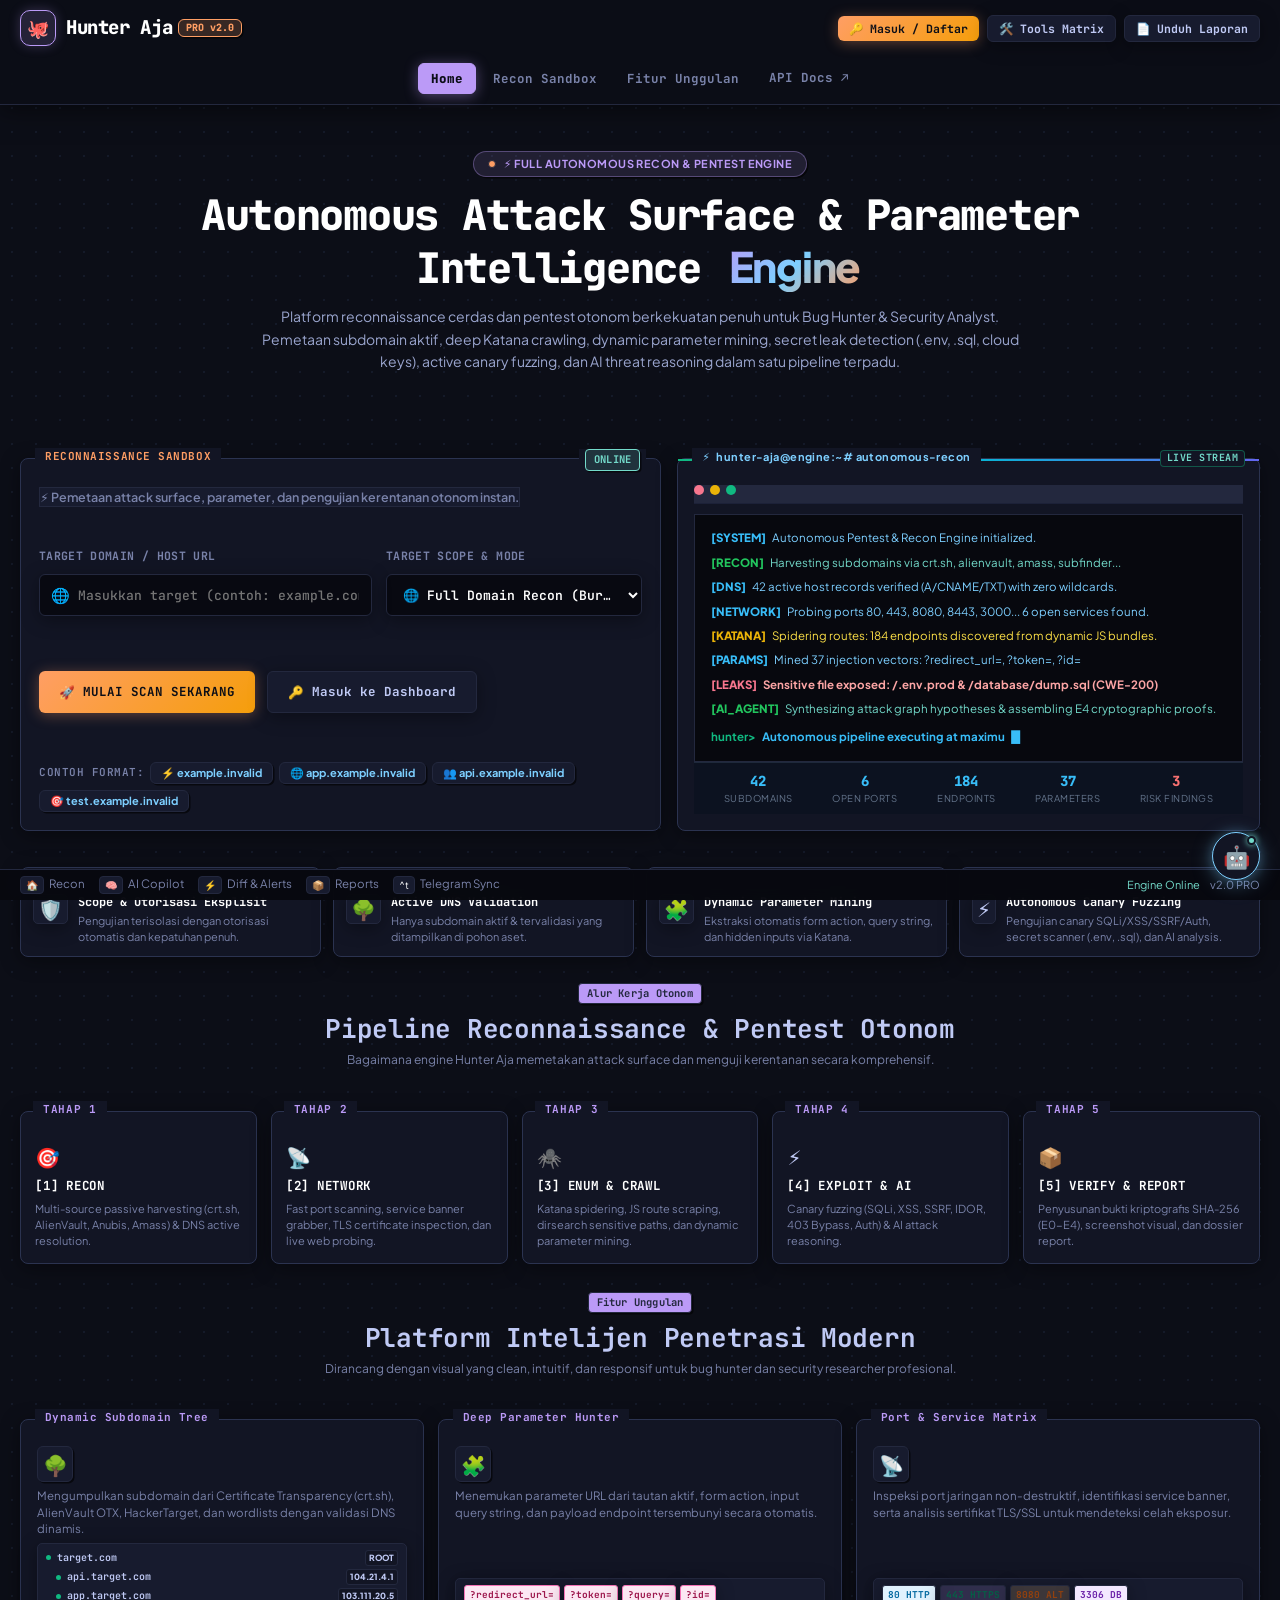
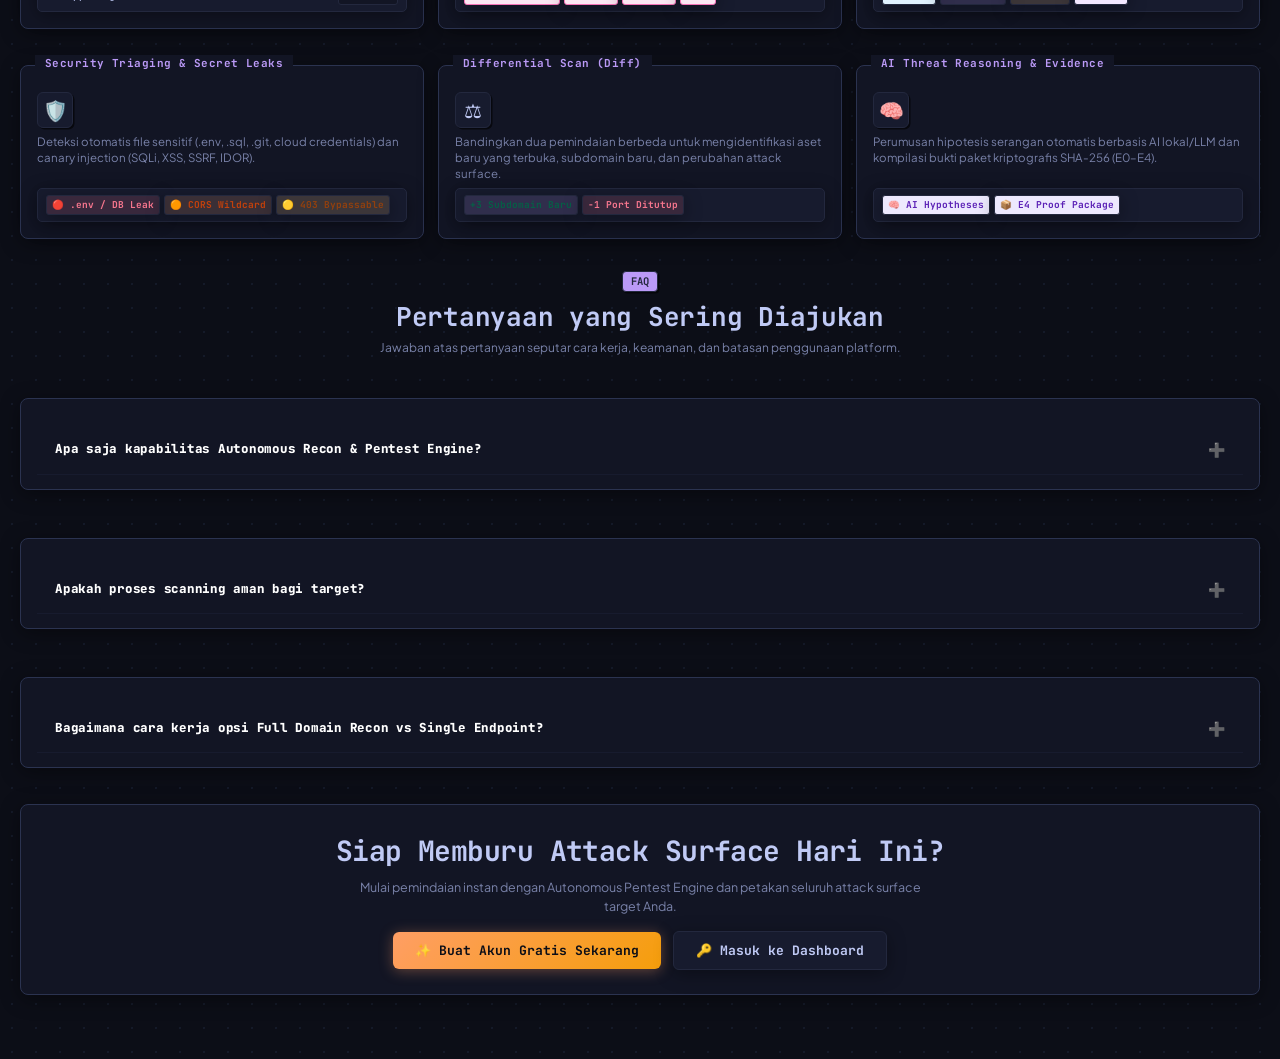
==== commit 6123c35a: "fix(dashboard): compute real live telemetry counts for historical scans and high-contrast dossier te" ====
--- a/frontend/index.html
+++ b/frontend/index.html
@@ -14,8 +14,8 @@
     href="https://fonts.googleapis.com/css2?family=JetBrains+Mono:ital,wght@0,400;0,500;0,600;0,700;0,800;1,400&family=Plus+Jakarta+Sans:ital,wght@0,400;0,500;0,600;0,700;0,800;1,400&display=swap"
     rel="stylesheet">
   <link rel="stylesheet" href="vendor/jstree/jstree.min.css" />
-  <link rel="stylesheet" href="css/styles.css?v=10.13.0" />
-  <link rel="stylesheet" href="css/responsive.css?v=10.13.0" />
+  <link rel="stylesheet" href="css/styles.css?v=10.15.0" />
+  <link rel="stylesheet" href="css/responsive.css?v=10.15.0" />
 </head>
 
 <body>
@@ -165,6 +165,8 @@
 
       <!-- VIEW 1: HOME / LANDING PAGE -->
       <!-- VIEW 1: HOME / LANDING PAGE -->
+<!-- VIEW 1: HOME / LANDING PAGE (Cyberpunk Terminal Bento Recon Engine) -->
+<!-- VIEW 1: HOME / LANDING PAGE (Cyberpunk Terminal Bento Recon Engine) -->
 <!-- VIEW 1: HOME / LANDING PAGE (Cyberpunk Terminal Bento Recon Engine) -->
 <!-- VIEW 1: HOME / LANDING PAGE (Cyberpunk Terminal Bento Recon Engine) -->
 <!-- VIEW 1: HOME / LANDING PAGE (Cyberpunk Terminal Bento Recon Engine) -->
@@ -519,6 +521,8 @@
 
       <!-- VIEW 2: DASHBOARD -->
       <!-- VIEW 2: DASHBOARD (FULL COMMAND CENTER FOR AUTHENTICATED USERS) -->
+<!-- VIEW 2: DASHBOARD (FULL COMMAND CENTER FOR AUTHENTICATED USERS) -->
+<!-- VIEW 2: DASHBOARD (FULL COMMAND CENTER FOR AUTHENTICATED USERS) -->
 <!-- VIEW 2: DASHBOARD (FULL COMMAND CENTER FOR AUTHENTICATED USERS) -->
 <!-- VIEW 2: DASHBOARD (FULL COMMAND CENTER FOR AUTHENTICATED USERS) -->
 <!-- VIEW 2: DASHBOARD (FULL COMMAND CENTER FOR AUTHENTICATED USERS) -->
@@ -1088,6 +1092,8 @@
 <!-- VIEW 3: SCAN HISTORY (TARGET WORKSPACE & SCAN SESSIONS) -->
 <!-- VIEW 3: SCAN HISTORY (TARGET WORKSPACE & SCAN SESSIONS) -->
 <!-- VIEW 3: SCAN HISTORY (TARGET WORKSPACE & SCAN SESSIONS) -->
+<!-- VIEW 3: SCAN HISTORY (TARGET WORKSPACE & SCAN SESSIONS) -->
+<!-- VIEW 3: SCAN HISTORY (TARGET WORKSPACE & SCAN SESSIONS) -->
 <section id="viewHistory" class="tab-view hidden">
   <!-- History Level Breadcrumb Navigation -->
   <nav id="historyBreadcrumb" class="breadcrumb-nav">
@@ -1174,6 +1180,8 @@
 
       <!-- VIEW 4: REPORTS CENTER -->
       <!-- VIEW 4: DEDICATED INVESTIGATION WORKSPACE & SECURITY REPORTING (§11-§27) -->
+<!-- VIEW 4: DEDICATED INVESTIGATION WORKSPACE & SECURITY REPORTING (§11-§27) -->
+<!-- VIEW 4: DEDICATED INVESTIGATION WORKSPACE & SECURITY REPORTING (§11-§27) -->
 <!-- VIEW 4: DEDICATED INVESTIGATION WORKSPACE & SECURITY REPORTING (§11-§27) -->
 <!-- VIEW 4: DEDICATED INVESTIGATION WORKSPACE & SECURITY REPORTING (§11-§27) -->
 <!-- VIEW 4: DEDICATED INVESTIGATION WORKSPACE & SECURITY REPORTING (§11-§27) -->
@@ -1717,13 +1725,56 @@
 
 <!-- MODAL: Comprehensive Bug Hunting Proof of Concept (PoC) Dossier Modal -->
 <div id="wsFindingPocModal" class="modal-backdrop hidden">
-  <div class="modal-dialog modal-xl">
+  <div class="modal-dialog modal-xl poc-modal-dialog">
     <div class="modal-header flex-between">
-      <div class="flex-row-gap align-center flex-wrap">
+      <div class="dossier-header-left">
         <span id="wsPocModalSevBadge" class="severity-badge severity-critical">CRITICAL</span>
-        <h3 id="wsPocModalTitle" class="ws-modal-title">Bug Hunting Proof of Concept (PoC)</h3>
-      </div>
-      <button class="btn-close" onclick="closeFindingPocModal()">✕</button>
+        <h3 id="wsPocModalTitle" class="ws-modal-title font-mono">Bug Hunting Proof of Concept (PoC)</h3>
+      </div>
+      <button class="btn-close" onclick="closeFindingPocModal()" title="Tutup Modal (ESC)">✕</button>
+    </div>
+    <div class="modal-body" id="wsPocModalBody">
+      <!-- Dynamic PoC Dossier Content -->
+    </div>
+    <div class="modal-footer flex-between">
+      <span class="text-xs text-muted font-mono">Bukti tersimpan & panduan reproduksi — perlu tinjauan</span>
+      <button class="btn btn-primary btn-sm" onclick="closeFindingPocModal()">Tutup Dossier</button>
+    </div>
+  </div>
+</div>
+
+<!-- MODAL: Structured Tabular Preview for Artifacts (§19, §20) -->
+<div id="wsArtifactModal" class="modal-backdrop hidden">
+  <div class="modal-dialog modal-lg">
+    <div class="modal-header">
+      <h3 id="wsArtModalTitle">👁️ Pratinjau Struktur Data Tersanitasi</h3>
+      <button class="btn-close" onclick="document.getElementById('wsArtifactModal').classList.add('hidden')">✕</button>
+    </div>
+    <div class="modal-body">
+      <div class="artifact-meta-bar mb-3">
+        <span id="wsArtModalClassBadge" class="pill pill-danger">CONFIDENTIAL</span>
+        <span id="wsArtModalCategory" class="pill pill-neutral">database</span>
+        <span id="wsArtModalRecordCount" class="text-xs text-muted">Records: 0</span>
+      </div>
+        <div id="wsArtModalContent" class="artifact-preview-body">
+          Memuat pratinjau...
+        </div>
+    </div>
+    <div class="modal-footer">
+      <button class="btn btn-secondary btn-sm" onclick="document.getElementById('wsArtifactModal').classList.add('hidden')">Tutup</button>
+    </div>
+  </div>
+</div>
+
+<!-- MODAL: Comprehensive Bug Hunting Proof of Concept (PoC) Dossier Modal -->
+<div id="wsFindingPocModal" class="modal-backdrop hidden">
+  <div class="modal-dialog modal-xl poc-modal-dialog">
+    <div class="modal-header flex-between">
+      <div class="dossier-header-left">
+        <span id="wsPocModalSevBadge" class="severity-badge severity-critical">CRITICAL</span>
+        <h3 id="wsPocModalTitle" class="ws-modal-title font-mono">Bug Hunting Proof of Concept (PoC)</h3>
+      </div>
+      <button class="btn-close" onclick="closeFindingPocModal()" title="Tutup Modal (ESC)">✕</button>
     </div>
     <div class="modal-body" id="wsPocModalBody">
       <!-- Dynamic PoC Dossier Content -->
@@ -2079,8 +2130,53 @@
   </div>
 </div>
 
+<!-- MODAL: Structured Tabular Preview for Artifacts (§19, §20) -->
+<div id="wsArtifactModal" class="modal-backdrop hidden">
+  <div class="modal-dialog modal-lg">
+    <div class="modal-header">
+      <h3 id="wsArtModalTitle">👁️ Pratinjau Struktur Data Tersanitasi</h3>
+      <button class="btn-close" onclick="document.getElementById('wsArtifactModal').classList.add('hidden')">✕</button>
+    </div>
+    <div class="modal-body">
+      <div class="artifact-meta-bar mb-3">
+        <span id="wsArtModalClassBadge" class="pill pill-danger">CONFIDENTIAL</span>
+        <span id="wsArtModalCategory" class="pill pill-neutral">database</span>
+        <span id="wsArtModalRecordCount" class="text-xs text-muted">Records: 0</span>
+      </div>
+        <div id="wsArtModalContent" class="artifact-preview-body">
+          Memuat pratinjau...
+        </div>
+    </div>
+    <div class="modal-footer">
+      <button class="btn btn-secondary btn-sm" onclick="document.getElementById('wsArtifactModal').classList.add('hidden')">Tutup</button>
+    </div>
+  </div>
+</div>
+
+<!-- MODAL: Comprehensive Bug Hunting Proof of Concept (PoC) Dossier Modal -->
+<div id="wsFindingPocModal" class="modal-backdrop hidden">
+  <div class="modal-dialog modal-xl">
+    <div class="modal-header flex-between">
+      <div class="flex-row-gap align-center flex-wrap">
+        <span id="wsPocModalSevBadge" class="severity-badge severity-critical">CRITICAL</span>
+        <h3 id="wsPocModalTitle" class="ws-modal-title">Bug Hunting Proof of Concept (PoC)</h3>
+      </div>
+      <button class="btn-close" onclick="closeFindingPocModal()">✕</button>
+    </div>
+    <div class="modal-body" id="wsPocModalBody">
+      <!-- Dynamic PoC Dossier Content -->
+    </div>
+    <div class="modal-footer flex-between">
+      <span class="text-xs text-muted font-mono">Bukti tersimpan & panduan reproduksi — perlu tinjauan</span>
+      <button class="btn btn-primary btn-sm" onclick="closeFindingPocModal()">Tutup Dossier</button>
+    </div>
+  </div>
+</div>
+
       <!-- VIEW 5: DIFFERENTIAL SCAN -->
       <!-- VIEW 5: DIFFERENTIAL SCAN (DIFF) ANALYZER -->
+<!-- VIEW 5: DIFFERENTIAL SCAN (DIFF) ANALYZER -->
+<!-- VIEW 5: DIFFERENTIAL SCAN (DIFF) ANALYZER -->
 <!-- VIEW 5: DIFFERENTIAL SCAN (DIFF) ANALYZER -->
 <!-- VIEW 5: DIFFERENTIAL SCAN (DIFF) ANALYZER -->
 <!-- VIEW 5: DIFFERENTIAL SCAN (DIFF) ANALYZER -->
--- a/frontend/css/styles.css
+++ b/frontend/css/styles.css
@@ -12107,3 +12107,478 @@
   gap: 6px !important;
   flex-wrap: wrap !important;
 }
+
+
+/* ==========================================================================
+   FINDING POC DOSSIER MODAL OVERHAUL (Crystal Clear Text & Zero Cut-off)
+   ========================================================================== */
+
+.poc-modal-dialog {
+  max-width: 960px !important;
+  width: 95vw !important;
+  max-height: 90vh !important;
+  display: flex !important;
+  flex-direction: column !important;
+  background: #0c0e17 !important;
+  border: 1px solid #28304c !important;
+  border-radius: 12px !important;
+  box-shadow: 0 10px 40px rgba(0, 0, 0, 0.8) !important;
+  overflow: hidden !important;
+}
+
+.poc-modal-dialog .modal-header {
+  padding: 16px 20px !important;
+  border-bottom: 1px solid #1e243a !important;
+  background: #121524 !important;
+  display: flex !important;
+  align-items: center !important;
+  justify-content: space-between !important;
+  gap: 12px !important;
+  flex-shrink: 0 !important;
+}
+
+.dossier-header-left {
+  display: flex !important;
+  align-items: center !important;
+  gap: 10px !important;
+  flex-wrap: wrap !important;
+}
+
+.dossier-header-left h3 {
+  margin: 0 !important;
+  font-size: 15px !important;
+  font-weight: 800 !important;
+  color: #ffffff !important;
+  line-height: 1.3 !important;
+}
+
+.poc-modal-dialog .modal-body {
+  padding: 20px !important;
+  overflow-y: auto !important;
+  flex: 1 1 auto !important;
+  background: #090b14 !important;
+  color: #ffffff !important;
+}
+
+.poc-modal-dialog .modal-footer {
+  padding: 14px 20px !important;
+  border-top: 1px solid #1e243a !important;
+  background: #121524 !important;
+  display: flex !important;
+  align-items: center !important;
+  justify-content: space-between !important;
+  flex-shrink: 0 !important;
+  gap: 12px !important;
+  flex-wrap: wrap !important;
+}
+
+/* Dossier Metadata Strip */
+.poc-meta-strip {
+  display: flex !important;
+  flex-wrap: wrap !important;
+  gap: 8px !important;
+  background: #121524 !important;
+  border: 1px solid #1e243a !important;
+  border-radius: 8px !important;
+  padding: 10px 14px !important;
+  margin-bottom: 16px !important;
+}
+
+.poc-meta-item {
+  display: inline-flex !important;
+  align-items: center !important;
+  gap: 6px !important;
+  font-family: var(--font-mono) !important;
+  font-size: 11.5px !important;
+  color: #94a3b8 !important;
+}
+
+.poc-meta-item strong {
+  color: #c0caf5 !important;
+}
+
+.poc-meta-item code {
+  color: #7dcfff !important;
+  background: #171b2e !important;
+  padding: 2px 6px !important;
+  border-radius: 4px !important;
+  font-size: 11px !important;
+}
+
+.poc-section {
+  background: #121524 !important;
+  border: 1px solid #1e243a !important;
+  border-radius: 8px !important;
+  padding: 14px 16px !important;
+  margin-bottom: 14px !important;
+}
+
+.poc-section-heading {
+  margin: 0 0 10px 0 !important;
+  font-family: var(--font-mono) !important;
+  font-size: 13px !important;
+  font-weight: 800 !important;
+  color: #ffffff !important;
+  display: flex !important;
+  align-items: center !important;
+  gap: 8px !important;
+}
+
+.poc-section p, .poc-numbered-steps li, .poc-bullet-list li {
+  color: #e0e6fc !important;
+  font-size: 12.5px !important;
+  line-height: 1.6 !important;
+}
+
+.poc-numbered-steps, .poc-bullet-list {
+  padding-left: 20px !important;
+  margin: 0 !important;
+}
+
+/* PoC Code Tabs & Code Editor Box */
+.ws-poc-tab-nav {
+  display: flex !important;
+  align-items: center !important;
+  gap: 6px !important;
+  flex-wrap: wrap !important;
+  border-bottom: 1px solid #1e243a !important;
+  padding-bottom: 8px !important;
+  margin-bottom: 10px !important;
+}
+
+.ws-poc-tab-btn {
+  background: #171b2e !important;
+  border: 1px solid #23283e !important;
+  color: #94a3b8 !important;
+  border-radius: 4px !important;
+  padding: 5px 12px !important;
+  font-family: var(--font-mono) !important;
+  font-size: 11px !important;
+  font-weight: 700 !important;
+  cursor: pointer !important;
+  transition: all 0.12s ease !important;
+}
+
+.ws-poc-tab-btn:hover {
+  background: #1f253d !important;
+  color: #ffffff !important;
+  border-color: #7dcfff !important;
+}
+
+.ws-poc-tab-btn.active {
+  background: #bb9af7 !important;
+  color: #0c0e17 !important;
+  border-color: #bb9af7 !important;
+  font-weight: 800 !important;
+}
+
+.ws-poc-code-pane {
+  background: #07080e !important;
+  border: 1px solid #1c2138 !important;
+  border-radius: 6px !important;
+  padding: 14px 16px !important;
+  max-height: 340px !important;
+  overflow: auto !important;
+  font-family: var(--font-mono) !important;
+  font-size: 12px !important;
+  line-height: 1.6 !important;
+  color: #73daca !important;
+  margin: 0 !important;
+  white-space: pre-wrap !important;
+  word-break: break-word !important;
+}
+
+.ws-poc-code-pane code {
+  color: #73daca !important;
+  font-family: var(--font-mono) !important;
+  background: transparent !important;
+  padding: 0 !important;
+}
+
+/* Behavioral Comparison */
+.ws-behavior-box {
+  display: flex !important;
+  flex-direction: column !important;
+  gap: 8px !important;
+}
+
+.behavior-row {
+  background: #090b14 !important;
+  border: 1px solid #1e243a !important;
+  border-radius: 6px !important;
+  padding: 10px 14px !important;
+  font-family: var(--font-mono) !important;
+  font-size: 12px !important;
+  line-height: 1.5 !important;
+}
+
+.behavior-tag.tag-expected {
+  color: #73daca !important;
+  font-weight: 800 !important;
+  margin-right: 6px !important;
+}
+
+.behavior-tag.tag-actual {
+  color: #f7768e !important;
+  font-weight: 800 !important;
+  margin-right: 6px !important;
+}
+
+.behavior-text {
+  color: #e0e6fc !important;
+}
+
+/* ==========================================================================
+   AI COPILOT CHAT DRAWER OVERHAUL (Cyberpunk Bento Theme)
+   ========================================================================== */
+
+.copilot-drawer {
+  position: fixed !important;
+  top: 0 !important;
+  right: 0 !important;
+  bottom: 0 !important;
+  width: 440px !important;
+  max-width: 100vw !important;
+  background: #0c0e17 !important;
+  border-left: 1px solid #28304c !important;
+  box-shadow: -12px 0 48px rgba(0, 0, 0, 0.8) !important;
+  z-index: 1080 !important;
+  display: flex !important;
+  flex-direction: column !important;
+  backdrop-filter: blur(16px) !important;
+}
+
+.copilot-drawer-header {
+  background: #121524 !important;
+  padding: 14px 18px !important;
+  border-bottom: 1px solid #1e243a !important;
+  display: flex !important;
+  align-items: center !important;
+  justify-content: space-between !important;
+  flex-shrink: 0 !important;
+}
+
+.copilot-title-wrap {
+  display: flex !important;
+  align-items: center !important;
+  gap: 10px !important;
+}
+
+.copilot-title-wrap h4 {
+  margin: 0 !important;
+  font-family: var(--font-mono) !important;
+  font-size: 14px !important;
+  font-weight: 800 !important;
+  color: #ffffff !important;
+}
+
+.copilot-status-sub {
+  font-size: 11px !important;
+  color: #7dcfff !important;
+  font-family: var(--font-mono) !important;
+}
+
+.copilot-quick-chips-bar {
+  background: #090b14 !important;
+  padding: 8px 12px !important;
+  border-bottom: 1px solid #1e243a !important;
+  display: flex !important;
+  gap: 6px !important;
+  overflow-x: auto !important;
+  flex-shrink: 0 !important;
+}
+
+.copilot-prompt-chip {
+  background: #171b2e !important;
+  border: 1px solid #23283e !important;
+  color: #c0caf5 !important;
+  font-family: var(--font-mono) !important;
+  font-size: 11px !important;
+  font-weight: 700 !important;
+  padding: 4px 10px !important;
+  border-radius: 4px !important;
+  cursor: pointer !important;
+  white-space: nowrap !important;
+  transition: all 0.12s ease !important;
+}
+
+.copilot-prompt-chip:hover {
+  background: #bb9af7 !important;
+  color: #0c0e17 !important;
+  border-color: #bb9af7 !important;
+}
+
+.copilot-messages-list {
+  flex: 1 1 auto !important;
+  padding: 16px !important;
+  overflow-y: auto !important;
+  display: flex !important;
+  flex-direction: column !important;
+  gap: 12px !important;
+  background: #080911 !important;
+}
+
+.copilot-bubble {
+  padding: 12px 14px !important;
+  border-radius: 8px !important;
+  max-width: 92% !important;
+  line-height: 1.6 !important;
+  word-break: break-word !important;
+  font-size: 12.5px !important;
+}
+
+.copilot-bubble-user {
+  align-self: flex-end !important;
+  background: #1d233a !important;
+  border: 1px solid #3b4261 !important;
+  color: #ffffff !important;
+  border-bottom-right-radius: 2px !important;
+}
+
+.copilot-bubble-ai {
+  align-self: flex-start !important;
+  background: #121524 !important;
+  border: 1px solid #23283e !important;
+  border-left: 3px solid #bb9af7 !important;
+  color: #ffffff !important;
+  border-bottom-left-radius: 2px !important;
+}
+
+.copilot-bubble-header {
+  font-size: 11px !important;
+  font-weight: 800 !important;
+  margin-bottom: 6px !important;
+  display: flex !important;
+  align-items: center !important;
+  gap: 6px !important;
+  color: #bb9af7 !important;
+  font-family: var(--font-mono) !important;
+}
+
+.copilot-bubble-content {
+  color: #f1f5f9 !important;
+  font-size: 13px !important;
+  line-height: 1.6 !important;
+}
+
+.copilot-drawer-footer {
+  background: #121524 !important;
+  padding: 12px 16px !important;
+  border-top: 1px solid #1e243a !important;
+  flex-shrink: 0 !important;
+}
+
+.copilot-input-wrap textarea {
+  background: #090b14 !important;
+  border: 1px solid #28304c !important;
+  color: #ffffff !important;
+  border-radius: 6px !important;
+  padding: 8px 12px !important;
+  font-size: 12.5px !important;
+  font-family: var(--font-mono) !important;
+  outline: none !important;
+  line-height: 1.5 !important;
+}
+
+.copilot-input-wrap textarea:focus {
+  border-color: #bb9af7 !important;
+  box-shadow: 0 0 10px rgba(187, 154, 247, 0.3) !important;
+}
+
+/* ==========================================================================
+   TOAST NOTIFICATIONS (Crisp High-Contrast Cyberpunk Bento)
+   ========================================================================== */
+
+.toast-container {
+  position: fixed !important;
+  bottom: 24px !important;
+  right: 24px !important;
+  z-index: 9999 !important;
+  display: flex !important;
+  flex-direction: column !important;
+  gap: 10px !important;
+  max-width: 420px !important;
+}
+
+.toast {
+  background: #121524 !important;
+  border: 1px solid #28304c !important;
+  border-radius: 8px !important;
+  padding: 12px 16px !important;
+  box-shadow: 0 8px 30px rgba(0, 0, 0, 0.7) !important;
+  color: #ffffff !important;
+  font-family: var(--font-mono) !important;
+  font-size: 12.5px !important;
+  display: flex !important;
+  align-items: center !important;
+  justify-content: space-between !important;
+  gap: 12px !important;
+}
+
+.toast-success { border-color: #73daca !important; box-shadow: 0 0 16px rgba(115, 218, 202, 0.2) !important; }
+.toast-danger { border-color: #f7768e !important; box-shadow: 0 0 16px rgba(247, 118, 142, 0.2) !important; }
+.toast-warning { border-color: #ff9e64 !important; box-shadow: 0 0 16px rgba(255, 158, 100, 0.2) !important; }
+.toast-info { border-color: #7dcfff !important; box-shadow: 0 0 16px rgba(125, 207, 255, 0.2) !important; }
+
+
+/* ==========================================================================
+   FINDING DETAIL & DOSSIER HIGH-CONTRAST TYPOGRAPHY (Zero Unreadable Text)
+   ========================================================================== */
+
+.detail-content-block, .evidence-list, .exec-summary-box {
+  background: #090b14 !important;
+  border: 1px solid #1e243a !important;
+  border-radius: 8px !important;
+  padding: 14px 16px !important;
+  color: #f1f5f9 !important;
+  font-family: var(--font-mono) !important;
+  font-size: 12.5px !important;
+  line-height: 1.6 !important;
+}
+
+.detail-content-block p, .evidence-list p, .exec-summary-box p {
+  color: #f1f5f9 !important;
+  font-size: 12.5px !important;
+  line-height: 1.6 !important;
+  margin-bottom: 8px !important;
+}
+
+.evidence-list h4, .detail-content-block h4 {
+  font-family: var(--font-mono) !important;
+  font-size: 12px !important;
+  font-weight: 800 !important;
+  color: #bb9af7 !important;
+  margin-top: 12px !important;
+  margin-bottom: 6px !important;
+  text-transform: uppercase !important;
+  letter-spacing: 0.04em !important;
+}
+
+.code-box-mini {
+  background: #07080e !important;
+  border: 1px solid #1c2138 !important;
+  border-radius: 6px !important;
+  padding: 10px 14px !important;
+  color: #73daca !important;
+  font-family: var(--font-mono) !important;
+  font-size: 12px !important;
+  line-height: 1.5 !important;
+  white-space: pre-wrap !important;
+  word-break: break-word !important;
+  margin-bottom: 10px !important;
+}
+
+.evidence-list ol, .evidence-list ul {
+  padding-left: 20px !important;
+  color: #e0e6fc !important;
+  font-size: 12.5px !important;
+  line-height: 1.6 !important;
+}
+
+.evidence-list li {
+  margin-bottom: 4px !important;
+}
+
+.evidence-list strong {
+  color: #7dcfff !important;
+}
--- a/frontend/css/responsive.css
+++ b/frontend/css/responsive.css
@@ -107,3 +107,36 @@
   .hero-dual-grid { grid-template-columns: minmax(0, 1fr); }
   .stats-bar-grid { grid-template-columns: repeat(2, minmax(0, 1fr)); }
 }
+
+
+/* Mobile Landing Page & Controls Clean-up */
+@media (max-width: 640px) {
+  .home-trial-card, .scan-control-card, .card {
+    padding: 14px 12px !important;
+  }
+  .input-group-target {
+    flex-direction: column !important;
+    gap: 8px !important;
+  }
+  .input-group-target .custom-input {
+    width: 100% !important;
+  }
+  .profile-pills-wrap {
+    display: grid !important;
+    grid-template-columns: repeat(2, minmax(0, 1fr)) !important;
+    gap: 6px !important;
+  }
+  .profile-pill-btn {
+    width: 100% !important;
+    text-align: center !important;
+  }
+  .copilot-drawer {
+    width: 100vw !important;
+  }
+  .poc-modal-dialog {
+    width: 100vw !important;
+    height: 100vh !important;
+    max-height: 100vh !important;
+    border-radius: 0 !important;
+  }
+}
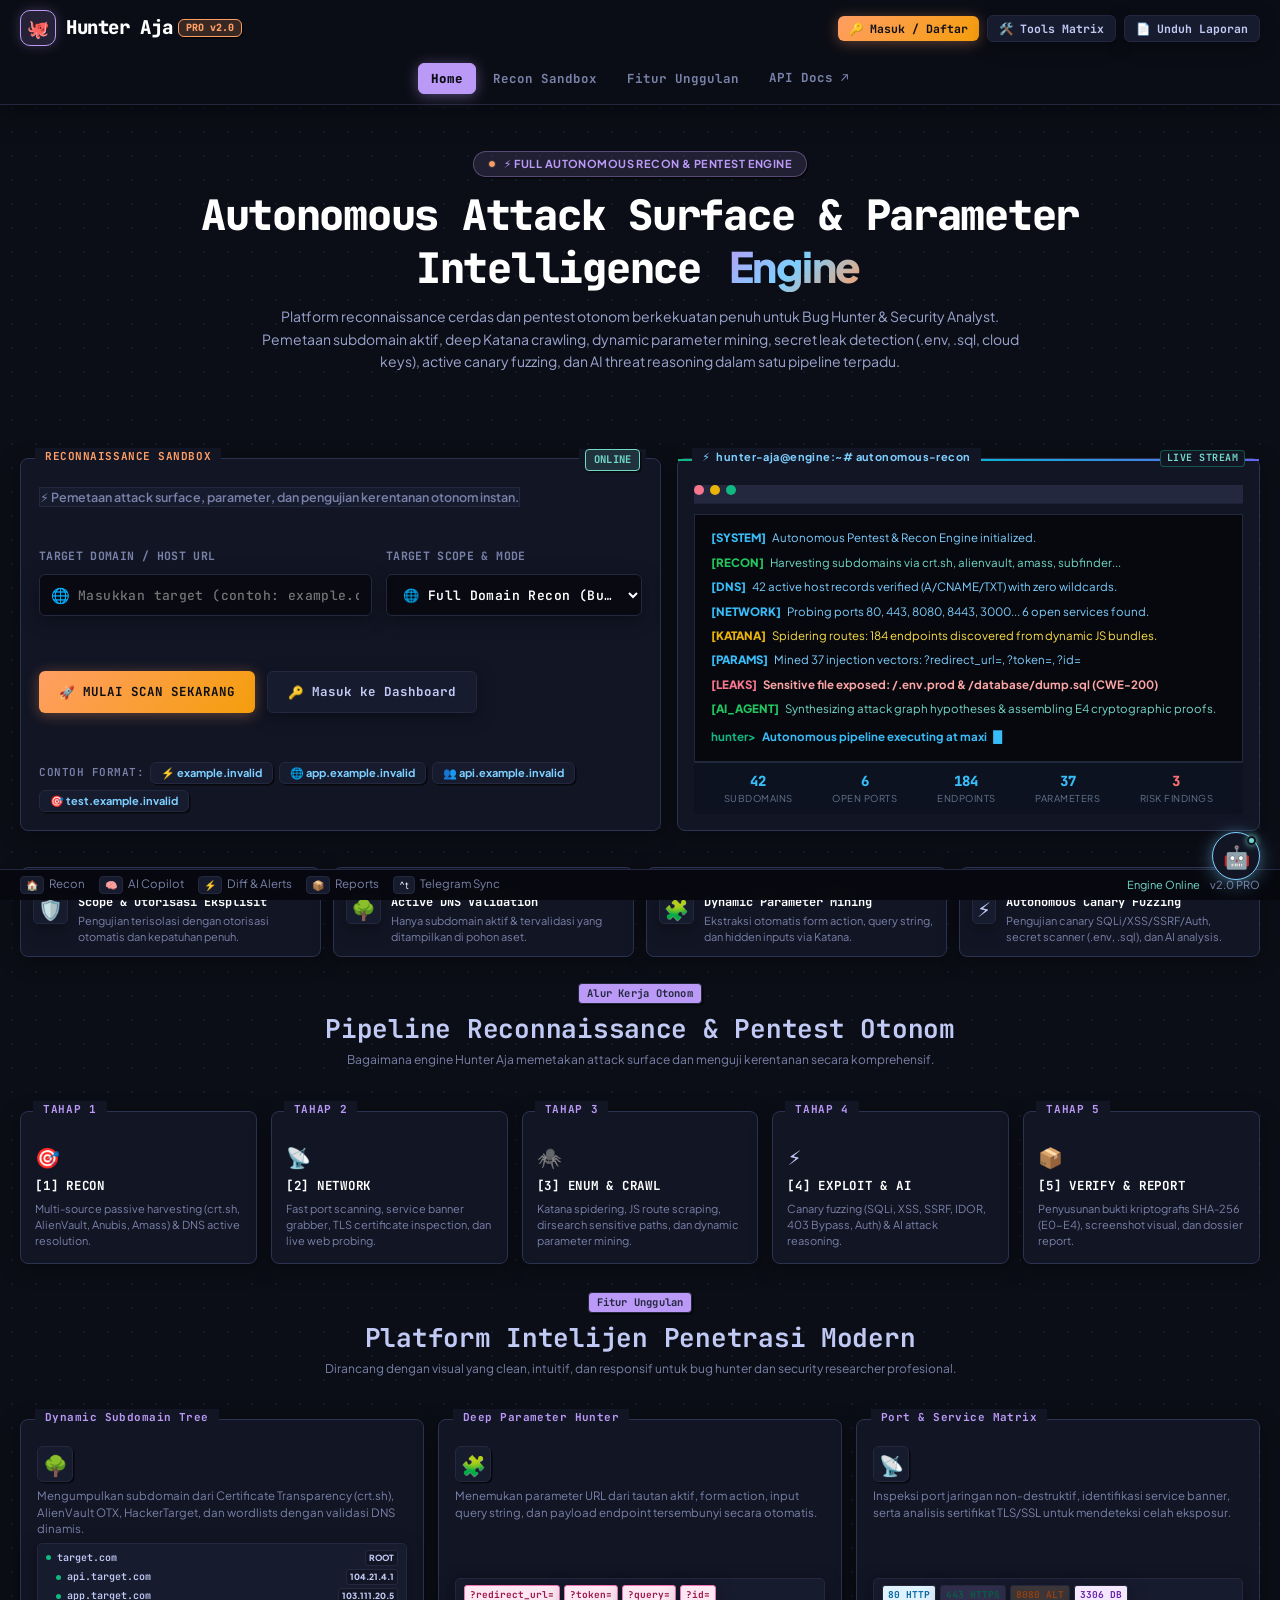
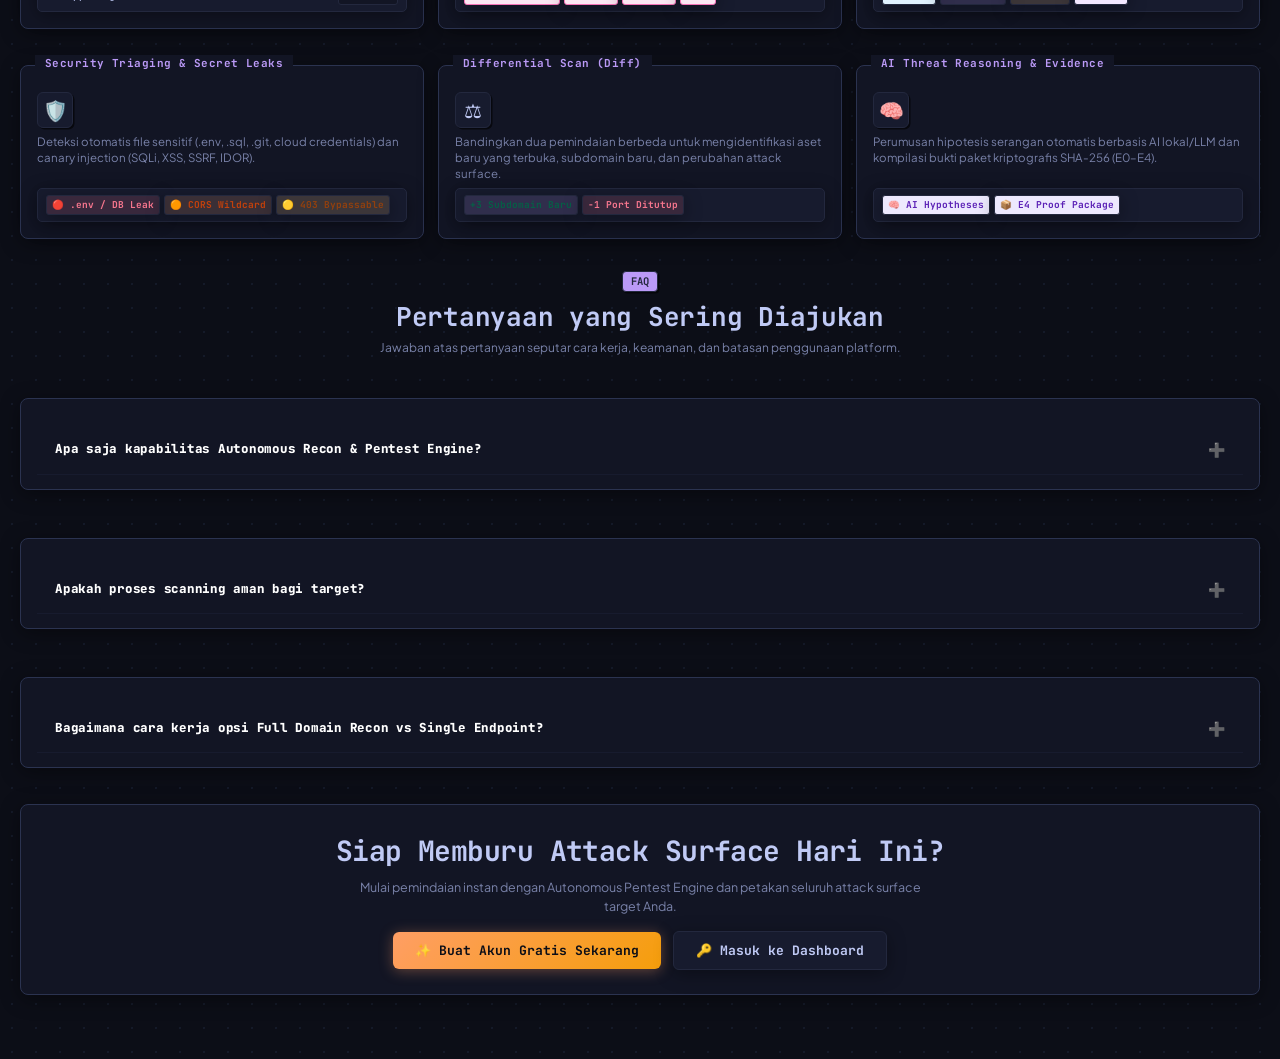
==== commit c075b092: "fix(ui/ux): perfect modal internal scroll with sticky 25-row pagination and disable font ligatures f" ====
--- a/frontend/index.html
+++ b/frontend/index.html
@@ -14,8 +14,8 @@
     href="https://fonts.googleapis.com/css2?family=JetBrains+Mono:ital,wght@0,400;0,500;0,600;0,700;0,800;1,400&family=Plus+Jakarta+Sans:ital,wght@0,400;0,500;0,600;0,700;0,800;1,400&display=swap"
     rel="stylesheet">
   <link rel="stylesheet" href="vendor/jstree/jstree.min.css" />
-  <link rel="stylesheet" href="css/styles.css?v=10.15.0" />
-  <link rel="stylesheet" href="css/responsive.css?v=10.15.0" />
+  <link rel="stylesheet" href="css/styles.css?v=10.17.0" />
+  <link rel="stylesheet" href="css/responsive.css?v=10.17.0" />
 </head>
 
 <body>
@@ -165,6 +165,8 @@
 
       <!-- VIEW 1: HOME / LANDING PAGE -->
       <!-- VIEW 1: HOME / LANDING PAGE -->
+<!-- VIEW 1: HOME / LANDING PAGE (Cyberpunk Terminal Bento Recon Engine) -->
+<!-- VIEW 1: HOME / LANDING PAGE (Cyberpunk Terminal Bento Recon Engine) -->
 <!-- VIEW 1: HOME / LANDING PAGE (Cyberpunk Terminal Bento Recon Engine) -->
 <!-- VIEW 1: HOME / LANDING PAGE (Cyberpunk Terminal Bento Recon Engine) -->
 <!-- VIEW 1: HOME / LANDING PAGE (Cyberpunk Terminal Bento Recon Engine) -->
@@ -521,6 +523,8 @@
 
       <!-- VIEW 2: DASHBOARD -->
       <!-- VIEW 2: DASHBOARD (FULL COMMAND CENTER FOR AUTHENTICATED USERS) -->
+<!-- VIEW 2: DASHBOARD (FULL COMMAND CENTER FOR AUTHENTICATED USERS) -->
+<!-- VIEW 2: DASHBOARD (FULL COMMAND CENTER FOR AUTHENTICATED USERS) -->
 <!-- VIEW 2: DASHBOARD (FULL COMMAND CENTER FOR AUTHENTICATED USERS) -->
 <!-- VIEW 2: DASHBOARD (FULL COMMAND CENTER FOR AUTHENTICATED USERS) -->
 <!-- VIEW 2: DASHBOARD (FULL COMMAND CENTER FOR AUTHENTICATED USERS) -->
@@ -1094,6 +1098,8 @@
 <!-- VIEW 3: SCAN HISTORY (TARGET WORKSPACE & SCAN SESSIONS) -->
 <!-- VIEW 3: SCAN HISTORY (TARGET WORKSPACE & SCAN SESSIONS) -->
 <!-- VIEW 3: SCAN HISTORY (TARGET WORKSPACE & SCAN SESSIONS) -->
+<!-- VIEW 3: SCAN HISTORY (TARGET WORKSPACE & SCAN SESSIONS) -->
+<!-- VIEW 3: SCAN HISTORY (TARGET WORKSPACE & SCAN SESSIONS) -->
 <section id="viewHistory" class="tab-view hidden">
   <!-- History Level Breadcrumb Navigation -->
   <nav id="historyBreadcrumb" class="breadcrumb-nav">
@@ -1180,6 +1186,8 @@
 
       <!-- VIEW 4: REPORTS CENTER -->
       <!-- VIEW 4: DEDICATED INVESTIGATION WORKSPACE & SECURITY REPORTING (§11-§27) -->
+<!-- VIEW 4: DEDICATED INVESTIGATION WORKSPACE & SECURITY REPORTING (§11-§27) -->
+<!-- VIEW 4: DEDICATED INVESTIGATION WORKSPACE & SECURITY REPORTING (§11-§27) -->
 <!-- VIEW 4: DEDICATED INVESTIGATION WORKSPACE & SECURITY REPORTING (§11-§27) -->
 <!-- VIEW 4: DEDICATED INVESTIGATION WORKSPACE & SECURITY REPORTING (§11-§27) -->
 <!-- VIEW 4: DEDICATED INVESTIGATION WORKSPACE & SECURITY REPORTING (§11-§27) -->
@@ -1811,13 +1819,56 @@
 
 <!-- MODAL: Comprehensive Bug Hunting Proof of Concept (PoC) Dossier Modal -->
 <div id="wsFindingPocModal" class="modal-backdrop hidden">
-  <div class="modal-dialog modal-xl">
+  <div class="modal-dialog modal-xl poc-modal-dialog">
     <div class="modal-header flex-between">
-      <div class="flex-row-gap align-center flex-wrap">
+      <div class="dossier-header-left">
         <span id="wsPocModalSevBadge" class="severity-badge severity-critical">CRITICAL</span>
-        <h3 id="wsPocModalTitle" class="ws-modal-title">Bug Hunting Proof of Concept (PoC)</h3>
-      </div>
-      <button class="btn-close" onclick="closeFindingPocModal()">✕</button>
+        <h3 id="wsPocModalTitle" class="ws-modal-title font-mono">Bug Hunting Proof of Concept (PoC)</h3>
+      </div>
+      <button class="btn-close" onclick="closeFindingPocModal()" title="Tutup Modal (ESC)">✕</button>
+    </div>
+    <div class="modal-body" id="wsPocModalBody">
+      <!-- Dynamic PoC Dossier Content -->
+    </div>
+    <div class="modal-footer flex-between">
+      <span class="text-xs text-muted font-mono">Bukti tersimpan & panduan reproduksi — perlu tinjauan</span>
+      <button class="btn btn-primary btn-sm" onclick="closeFindingPocModal()">Tutup Dossier</button>
+    </div>
+  </div>
+</div>
+
+<!-- MODAL: Structured Tabular Preview for Artifacts (§19, §20) -->
+<div id="wsArtifactModal" class="modal-backdrop hidden">
+  <div class="modal-dialog modal-lg">
+    <div class="modal-header">
+      <h3 id="wsArtModalTitle">👁️ Pratinjau Struktur Data Tersanitasi</h3>
+      <button class="btn-close" onclick="document.getElementById('wsArtifactModal').classList.add('hidden')">✕</button>
+    </div>
+    <div class="modal-body">
+      <div class="artifact-meta-bar mb-3">
+        <span id="wsArtModalClassBadge" class="pill pill-danger">CONFIDENTIAL</span>
+        <span id="wsArtModalCategory" class="pill pill-neutral">database</span>
+        <span id="wsArtModalRecordCount" class="text-xs text-muted">Records: 0</span>
+      </div>
+        <div id="wsArtModalContent" class="artifact-preview-body">
+          Memuat pratinjau...
+        </div>
+    </div>
+    <div class="modal-footer">
+      <button class="btn btn-secondary btn-sm" onclick="document.getElementById('wsArtifactModal').classList.add('hidden')">Tutup</button>
+    </div>
+  </div>
+</div>
+
+<!-- MODAL: Comprehensive Bug Hunting Proof of Concept (PoC) Dossier Modal -->
+<div id="wsFindingPocModal" class="modal-backdrop hidden">
+  <div class="modal-dialog modal-xl poc-modal-dialog">
+    <div class="modal-header flex-between">
+      <div class="dossier-header-left">
+        <span id="wsPocModalSevBadge" class="severity-badge severity-critical">CRITICAL</span>
+        <h3 id="wsPocModalTitle" class="ws-modal-title font-mono">Bug Hunting Proof of Concept (PoC)</h3>
+      </div>
+      <button class="btn-close" onclick="closeFindingPocModal()" title="Tutup Modal (ESC)">✕</button>
     </div>
     <div class="modal-body" id="wsPocModalBody">
       <!-- Dynamic PoC Dossier Content -->
@@ -2173,8 +2224,53 @@
   </div>
 </div>
 
+<!-- MODAL: Structured Tabular Preview for Artifacts (§19, §20) -->
+<div id="wsArtifactModal" class="modal-backdrop hidden">
+  <div class="modal-dialog modal-lg">
+    <div class="modal-header">
+      <h3 id="wsArtModalTitle">👁️ Pratinjau Struktur Data Tersanitasi</h3>
+      <button class="btn-close" onclick="document.getElementById('wsArtifactModal').classList.add('hidden')">✕</button>
+    </div>
+    <div class="modal-body">
+      <div class="artifact-meta-bar mb-3">
+        <span id="wsArtModalClassBadge" class="pill pill-danger">CONFIDENTIAL</span>
+        <span id="wsArtModalCategory" class="pill pill-neutral">database</span>
+        <span id="wsArtModalRecordCount" class="text-xs text-muted">Records: 0</span>
+      </div>
+        <div id="wsArtModalContent" class="artifact-preview-body">
+          Memuat pratinjau...
+        </div>
+    </div>
+    <div class="modal-footer">
+      <button class="btn btn-secondary btn-sm" onclick="document.getElementById('wsArtifactModal').classList.add('hidden')">Tutup</button>
+    </div>
+  </div>
+</div>
+
+<!-- MODAL: Comprehensive Bug Hunting Proof of Concept (PoC) Dossier Modal -->
+<div id="wsFindingPocModal" class="modal-backdrop hidden">
+  <div class="modal-dialog modal-xl">
+    <div class="modal-header flex-between">
+      <div class="flex-row-gap align-center flex-wrap">
+        <span id="wsPocModalSevBadge" class="severity-badge severity-critical">CRITICAL</span>
+        <h3 id="wsPocModalTitle" class="ws-modal-title">Bug Hunting Proof of Concept (PoC)</h3>
+      </div>
+      <button class="btn-close" onclick="closeFindingPocModal()">✕</button>
+    </div>
+    <div class="modal-body" id="wsPocModalBody">
+      <!-- Dynamic PoC Dossier Content -->
+    </div>
+    <div class="modal-footer flex-between">
+      <span class="text-xs text-muted font-mono">Bukti tersimpan & panduan reproduksi — perlu tinjauan</span>
+      <button class="btn btn-primary btn-sm" onclick="closeFindingPocModal()">Tutup Dossier</button>
+    </div>
+  </div>
+</div>
+
       <!-- VIEW 5: DIFFERENTIAL SCAN -->
       <!-- VIEW 5: DIFFERENTIAL SCAN (DIFF) ANALYZER -->
+<!-- VIEW 5: DIFFERENTIAL SCAN (DIFF) ANALYZER -->
+<!-- VIEW 5: DIFFERENTIAL SCAN (DIFF) ANALYZER -->
 <!-- VIEW 5: DIFFERENTIAL SCAN (DIFF) ANALYZER -->
 <!-- VIEW 5: DIFFERENTIAL SCAN (DIFF) ANALYZER -->
 <!-- VIEW 5: DIFFERENTIAL SCAN (DIFF) ANALYZER -->
--- a/frontend/css/styles.css
+++ b/frontend/css/styles.css
@@ -12582,3 +12582,236 @@
 .evidence-list strong {
   color: #7dcfff !important;
 }
+
+
+/* ==========================================================================
+   GLOBAL PORT MATRIX & CONTEXTUAL MODALS (High-Contrast Cyberpunk Bento)
+   ========================================================================== */
+
+/* Modal Filter Tags & Pills */
+.port-filter-tags, .modal-filter-tags {
+  display: flex !important;
+  flex-wrap: wrap !important;
+  gap: 6px !important;
+  margin-bottom: 12px !important;
+}
+
+.port-filter-pill, .param-filter-pill, .url-filter-pill, .tech-filter-pill, .asset-filter-pill {
+  background: #171b2e !important;
+  border: 1px solid #28304c !important;
+  color: #c0caf5 !important;
+  border-radius: 4px !important;
+  padding: 5px 12px !important;
+  font-family: var(--font-mono) !important;
+  font-size: 11.5px !important;
+  font-weight: 700 !important;
+  cursor: pointer !important;
+  transition: all 0.12s ease !important;
+}
+
+.port-filter-pill:hover, .param-filter-pill:hover, .url-filter-pill:hover, .tech-filter-pill:hover, .asset-filter-pill:hover {
+  background: #23283e !important;
+  color: #ffffff !important;
+  border-color: #7dcfff !important;
+  box-shadow: 0 0 10px rgba(125, 207, 255, 0.25) !important;
+}
+
+.port-filter-pill.active, .param-filter-pill.active, .url-filter-pill.active, .tech-filter-pill.active, .asset-filter-pill.active {
+  background: #bb9af7 !important;
+  color: #0c0e17 !important;
+  border-color: #bb9af7 !important;
+  font-weight: 800 !important;
+  box-shadow: 0 2px 10px rgba(187, 154, 247, 0.4) !important;
+}
+
+/* Modal Tables & Cell Typography */
+.matrix-modal-card .admin-table td code, .matrix-modal-card code {
+  color: #7dcfff !important;
+  background: #171b2e !important;
+  border: 1px solid #28304c !important;
+  padding: 2px 6px !important;
+  border-radius: 4px !important;
+  font-family: var(--font-mono) !important;
+  font-size: 11px !important;
+}
+
+.matrix-modal-card .port-badge {
+  background: #090b14 !important;
+  color: #73daca !important;
+  border: 1px solid #73daca !important;
+  padding: 2px 8px !important;
+  border-radius: 4px !important;
+  font-family: var(--font-mono) !important;
+  font-weight: 800 !important;
+  font-size: 11px !important;
+}
+
+.matrix-modal-card .banner-cell code {
+  color: #e0e6fc !important;
+  background: #07080e !important;
+  border: 1px solid #1c2138 !important;
+  font-size: 11px !important;
+}
+
+.matrix-modal-card td strong {
+  color: #ffffff !important;
+  font-family: var(--font-mono) !important;
+  font-weight: 700 !important;
+}
+
+.matrix-modal-card .link-btn {
+  background: #171b2e !important;
+  border: 1px solid #28304c !important;
+  color: #7dcfff !important;
+  padding: 3px 8px !important;
+  border-radius: 4px !important;
+  font-family: var(--font-mono) !important;
+  font-size: 11px !important;
+  font-weight: 700 !important;
+  text-decoration: none !important;
+  display: inline-flex !important;
+  align-items: center !important;
+  gap: 4px !important;
+  transition: all 0.12s ease !important;
+}
+
+.matrix-modal-card .link-btn:hover {
+  background: #bb9af7 !important;
+  color: #0c0e17 !important;
+  border-color: #bb9af7 !important;
+}
+
+
+/* ==========================================================================
+   PERFECT MODAL DIALOG SCROLL & 25-ROW PAGINATION (Zero Overflow Cut-off)
+   ========================================================================== */
+
+.modal-dialog, .matrix-modal-card, .report-modal-dialog {
+  background: #0c0e17 !important;
+  border: 1px solid #28304c !important;
+  border-radius: 12px !important;
+  box-shadow: 0 16px 48px rgba(0, 0, 0, 0.85) !important;
+  width: 100% !important;
+  max-width: 1100px !important;
+  max-height: 90vh !important;
+  display: flex !important;
+  flex-direction: column !important;
+  overflow: hidden !important;
+  color: #ffffff !important;
+}
+
+.modal-dialog .modal-header {
+  background: #121524 !important;
+  border-bottom: 1px solid #1e243a !important;
+  padding: 14px 20px !important;
+  display: flex !important;
+  align-items: center !important;
+  justify-content: space-between !important;
+  color: #ffffff !important;
+  flex-shrink: 0 !important;
+}
+
+.modal-dialog .modal-header h3 {
+  font-family: var(--font-mono) !important;
+  font-size: 15px !important;
+  font-weight: 800 !important;
+  color: #ffffff !important;
+  margin: 0 !important;
+}
+
+.modal-dialog .modal-body {
+  padding: 16px 20px !important;
+  overflow-y: auto !important;
+  overflow-x: hidden !important;
+  flex: 1 1 auto !important;
+  background: #090b14 !important;
+  color: #ffffff !important;
+  display: flex !important;
+  flex-direction: column !important;
+  gap: 10px !important;
+}
+
+.modal-toolbar-flex {
+  display: flex !important;
+  align-items: center !important;
+  justify-content: space-between !important;
+  gap: 10px !important;
+  flex-shrink: 0 !important;
+}
+
+.modal-toolbar-flex .tree-search-input,
+.modal-toolbar-flex input[type="text"] {
+  flex: 1 !important;
+  background: #080911 !important;
+  border: 1px solid #23283e !important;
+  border-radius: 6px !important;
+  padding: 8px 12px !important;
+  font-size: 12px !important;
+  color: #ffffff !important;
+  font-family: var(--font-mono) !important;
+  outline: none !important;
+}
+
+.modal-table-scroll {
+  flex: 1 1 auto !important;
+  max-height: calc(90vh - 250px) !important;
+  min-height: 280px !important;
+  overflow-y: auto !important;
+  overflow-x: auto !important;
+  border: 1px solid #1e243a !important;
+  border-radius: 8px !important;
+  background: #07080e !important;
+  box-shadow: inset 0 2px 8px rgba(0, 0, 0, 0.4) !important;
+}
+
+.modal-pagination-bar {
+  display: flex !important;
+  align-items: center !important;
+  justify-content: space-between !important;
+  background: #121524 !important;
+  border: 1px solid #1e243a !important;
+  border-radius: 6px !important;
+  padding: 8px 14px !important;
+  margin-top: 10px !important;
+  font-family: var(--font-mono) !important;
+  font-size: 11.5px !important;
+  color: #c0caf5 !important;
+  flex-shrink: 0 !important;
+  flex-wrap: wrap !important;
+  gap: 8px !important;
+}
+
+.modal-pagination-info strong {
+  color: #ffffff !important;
+}
+
+.modal-pagination-controls {
+  display: flex !important;
+  align-items: center !important;
+  gap: 6px !important;
+}
+
+.modal-page-chip {
+  font-size: 11px !important;
+  color: #bb9af7 !important;
+  padding: 0 4px !important;
+  font-weight: 700 !important;
+}
+
+/* ==========================================================================
+   TARGET INPUT TYPOGRAPHY & ZERO-LIGATURE SLASH FIX (https:// Rendering)
+   ========================================================================== */
+
+input, textarea, select, .custom-input, #targetInput, #trialTargetInput {
+  font-variant-ligatures: none !important;
+  font-feature-settings: "liga" 0, "calt" 0, "clig" 0 !important;
+  letter-spacing: 0.03em !important;
+  font-family: var(--font-mono) !important;
+}
+
+#targetInput, #trialTargetInput {
+  font-family: var(--font-mono) !important;
+  font-size: 13px !important;
+  color: #ffffff !important;
+  background: #080911 !important;
+}
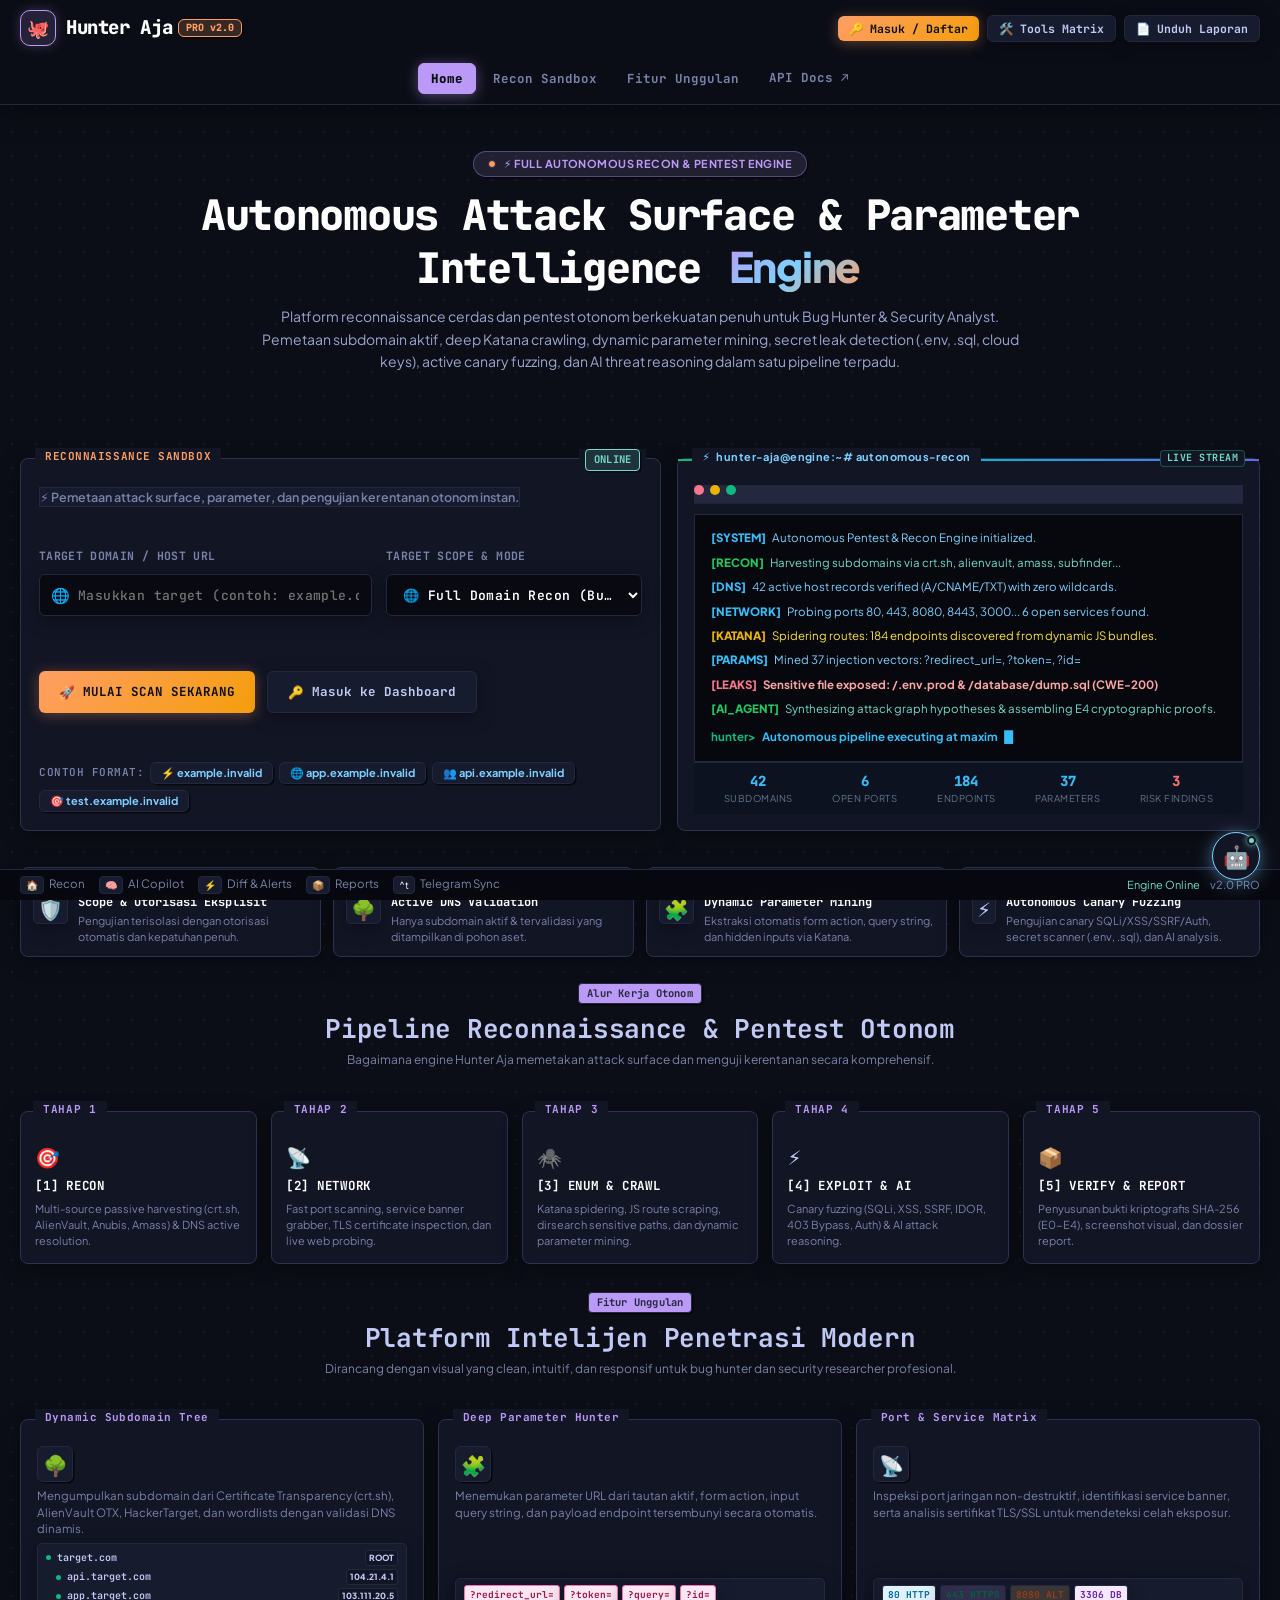
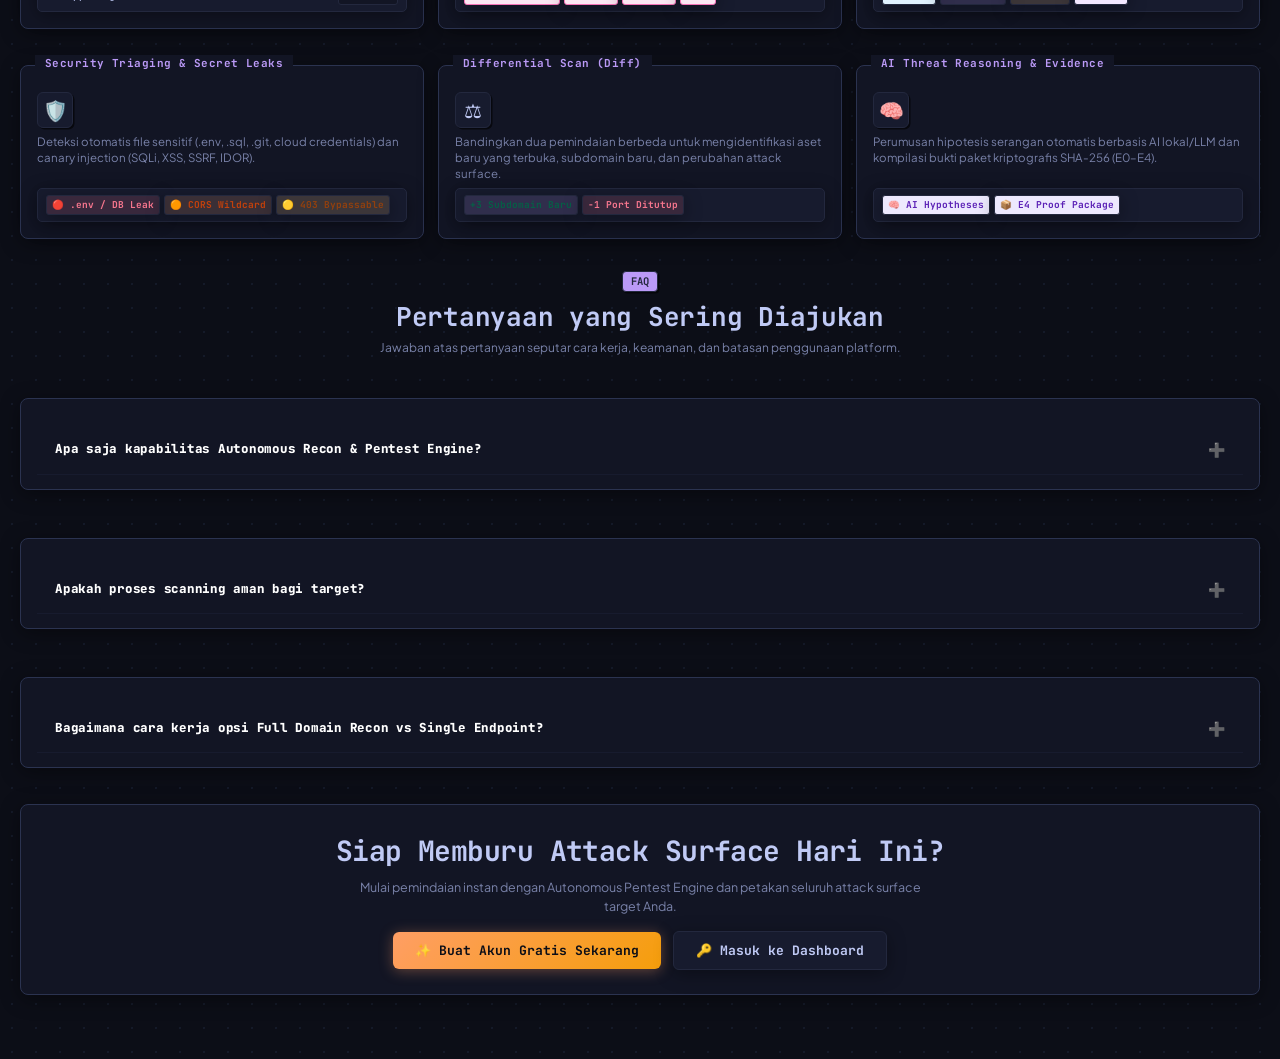
==== commit 85c937ec: "fix(ui/ux): remove broken top notch on modal header, restore clean header bar, and reset filter stat" ====
--- a/frontend/index.html
+++ b/frontend/index.html
@@ -14,8 +14,8 @@
     href="https://fonts.googleapis.com/css2?family=JetBrains+Mono:ital,wght@0,400;0,500;0,600;0,700;0,800;1,400&family=Plus+Jakarta+Sans:ital,wght@0,400;0,500;0,600;0,700;0,800;1,400&display=swap"
     rel="stylesheet">
   <link rel="stylesheet" href="vendor/jstree/jstree.min.css" />
-  <link rel="stylesheet" href="css/styles.css?v=10.17.0" />
-  <link rel="stylesheet" href="css/responsive.css?v=10.17.0" />
+  <link rel="stylesheet" href="css/styles.css?v=10.18.0" />
+  <link rel="stylesheet" href="css/responsive.css?v=10.18.0" />
 </head>
 
 <body>
--- a/frontend/css/styles.css
+++ b/frontend/css/styles.css
@@ -2197,35 +2197,36 @@
 
 .modal-dialog {
   background: #0c0e17;
-  border: 2px solid #23283e;
+  border: 1px solid #28304c;
   border-radius: 12px;
-  box-shadow: 6px 6px 0 #23283e;
+  box-shadow: 0 16px 48px rgba(0, 0, 0, 0.85);
   width: 100%;
-  max-height: 88vh;
+  max-height: 90vh;
   display: flex;
   flex-direction: column;
   overflow: hidden;
   animation: modalScaleIn 0.18s cubic-bezier(0.16, 1, 0.3, 1);
-  color: #23283e;
+  color: #ffffff;
 }
 
 .modal-dialog .modal-header {
-  background: #171b2e;
-  border-bottom: 2px solid #23283e;
-  padding: 14px 18px;
+  background: #121524;
+  border-bottom: 1px solid #1e243a;
+  padding: 14px 20px;
   display: flex;
   align-items: center;
   justify-content: space-between;
-  color: #23283e;
+  color: #ffffff;
+  flex-shrink: 0;
 }
 
 .modal-dialog .modal-header h3 {
-  font-size: 15px;
+  font-size: 14px;
   font-weight: 800;
-  color: #23283e !important;
+  color: #ffffff !important;
   margin: 0;
-  letter-spacing: -0.01em;
-  font-family: var(--font-display) !important;
+  letter-spacing: 0.02em;
+  font-family: var(--font-mono) !important;
 }
 
 .modal-dialog .modal-header .btn-ghost,
@@ -2233,9 +2234,9 @@
   width: 28px;
   height: 28px;
   border-radius: 6px;
-  border: 1.5px solid #23283e;
-  background: #121524;
-  color: #23283e;
+  border: 1px solid #28304c;
+  background: #171b2e;
+  color: #c0caf5;
   display: inline-flex;
   align-items: center;
   justify-content: center;
@@ -2243,22 +2244,20 @@
   transition: all 0.12s ease;
   font-size: 13px;
   font-weight: 800;
-  box-shadow: 1.5px 1.5px 0 #23283e;
   padding: 0;
   outline: none;
 }
 
 .modal-dialog .modal-header .btn-ghost:hover,
 .modal-close-btn:hover {
-  background: rgba(247, 118, 142, 0.15);
+  background: rgba(247, 118, 142, 0.2);
   color: #f7768e;
   border-color: #f7768e;
   transform: translate(-1px, -1px);
-  box-shadow: 2px 2px 0 #f7768e;
 }
 
 .matrix-modal-card {
-  max-width: 1080px;
+  max-width: 1100px;
 }
 
 .auth-dialog-card {
@@ -10198,25 +10197,22 @@
   color: #bb9af7 !important;
 }
 
-/* 7. Modal Dialogs with Broken Top Line Notch */
+/* 7. Clean Cyberpunk Bento Modal Dialogs */
 .modal-dialog {
-  padding: 26px 20px 20px !important;
+  padding: 0 !important;
   position: relative !important;
+  display: flex !important;
+  flex-direction: column !important;
 }
 
 .modal-dialog .modal-header h3 {
-  position: absolute !important;
-  top: -11px !important;
-  left: 18px !important;
-  background: #121524 !important;
-  padding: 0 10px !important;
+  position: static !important;
   font-family: var(--font-mono) !important;
-  font-size: 13px !important;
-  font-weight: 700 !important;
-  color: #bb9af7 !important;
-  letter-spacing: 0.04em !important;
+  font-size: 14px !important;
+  font-weight: 800 !important;
+  color: #ffffff !important;
+  letter-spacing: 0.02em !important;
   margin: 0 !important;
-  z-index: 10 !important;
 }
 
 
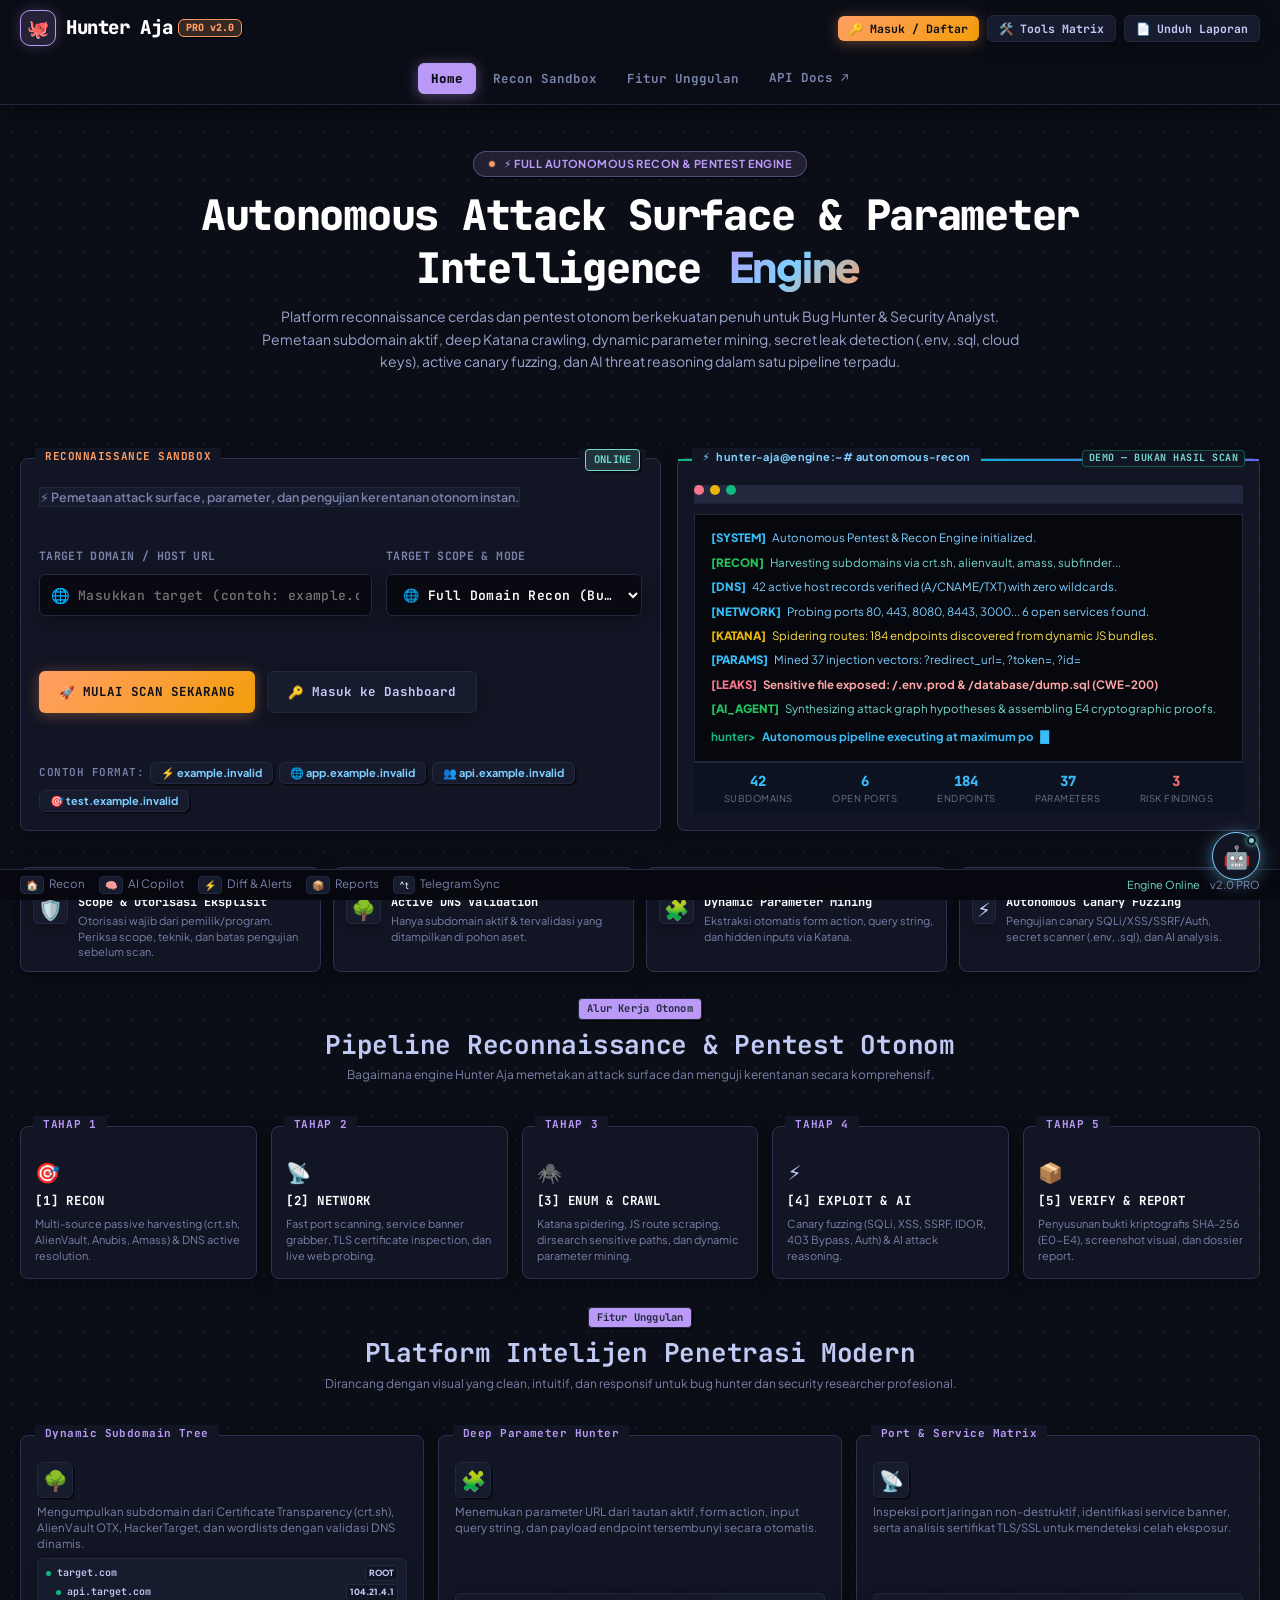
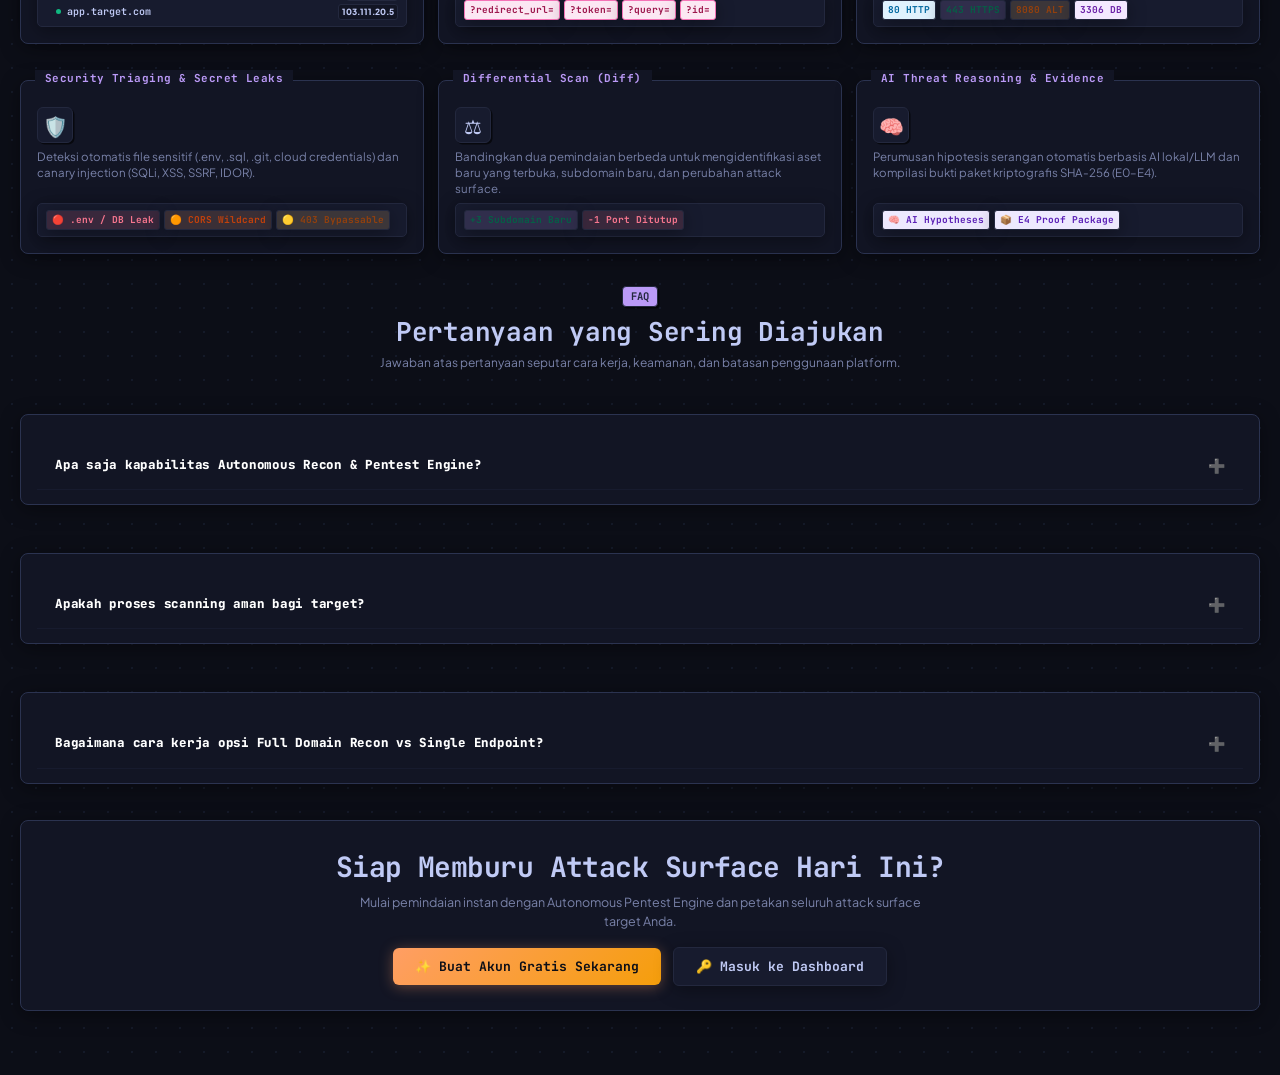
==== commit aea556cc: "feat: ship AI-first bug bounty workflow" ====
--- a/frontend/index.html
+++ b/frontend/index.html
@@ -14,8 +14,8 @@
     href="https://fonts.googleapis.com/css2?family=JetBrains+Mono:ital,wght@0,400;0,500;0,600;0,700;0,800;1,400&family=Plus+Jakarta+Sans:ital,wght@0,400;0,500;0,600;0,700;0,800;1,400&display=swap"
     rel="stylesheet">
   <link rel="stylesheet" href="vendor/jstree/jstree.min.css" />
-  <link rel="stylesheet" href="css/styles.css?v=10.18.0" />
-  <link rel="stylesheet" href="css/responsive.css?v=10.18.0" />
+  <link rel="stylesheet" href="css/styles.css?v=2026.09.03-ai1" />
+  <link rel="stylesheet" href="css/responsive.css?v=2026.09.03-ai1" />
 </head>
 
 <body>
@@ -265,7 +265,7 @@
           <span class="terminal-icon">⚡</span>
           <span>hunter-aja@engine:~# autonomous-recon</span>
         </div>
-        <span class="terminal-badge">LIVE STREAM</span>
+        <span class="terminal-badge">DEMO — BUKAN HASIL SCAN</span>
       </div>
 
       <div id="heroTerminalBody" class="terminal-body">
@@ -312,7 +312,7 @@
       <span class="trust-icon">🛡️</span>
       <div>
         <strong>Scope & Otorisasi Eksplisit</strong>
-        <p>Pengujian terisolasi dengan otorisasi otomatis dan kepatuhan penuh.</p>
+        <p>Otorisasi wajib dari pemilik/program. Periksa scope, teknik, dan batas pengujian sebelum scan.</p>
       </div>
     </div>
     <div class="trust-signal-item">
@@ -600,21 +600,33 @@
 
       </div>
 
-      <!-- Hidden default engagement settings for automated compliance & authorization -->
-      <div id="engagementHiddenDefaults" class="hidden" style="display:none;" aria-hidden="true">
-        <input id="engOrganization" maxlength="160" value="" />
-        <input id="engProgram" maxlength="160" value="" />
-        <input id="engAuthorization" maxlength="300" value="AUTHORIZED-SELF-AUDIT" />
-        <input id="engAssessor" maxlength="120" value="" />
-        <input id="engStartsAt" type="datetime-local" />
-        <input id="engEndsAt" type="datetime-local" />
-        <textarea id="engScopeHosts"></textarea>
-        <textarea id="engExcludedHosts"></textarea>
-        <input id="engAllowedPorts" value="80,443" maxlength="600" />
-        <input id="engMaxRps" type="number" value="15" />
-        <textarea id="engNotes"></textarea>
-        <input id="engAuthorizationAck" type="checkbox" checked />
-      </div>
+      <details class="engagement-panel" id="scanEngagementPanel" open>
+        <summary>🛡️ Scope & Izin Pengujian — Program / Private (wajib sebelum scan)</summary>
+        <p class="muted">Pilih platform atau Private untuk aset sendiri/engagement berizin tanpa program bounty. Referensi izin, scope, waktu, dan batas teknik tetap wajib. Salin policy ke catatan untuk ringkasan AI; teks atau hasil AI tidak memperluas izin.</p>
+        <div class="engagement-grid">
+          <label>Platform<select id="engPlatform"><option>HackerOne</option><option>Bugcrowd</option><option>Intigriti</option><option>Private</option><option>Other</option></select></label>
+          <label>Program / engagement<input id="engProgram" maxlength="160" placeholder="Nama program / audit private / lab sendiri" /></label>
+          <label>Program policy URL<input id="engProgramUrl" maxlength="500" placeholder="https://hackerone.com/program/policy_scopes" /></label>
+          <label>Authorization / policy reference<input id="engAuthorization" maxlength="300" placeholder="Policy URL / izin tertulis / referensi aset sendiri" /></label>
+          <label>Organization<input id="engOrganization" maxlength="160" /></label>
+          <label>Researcher / assessor<input id="engAssessor" maxlength="120" /></label>
+          <label>Mulai diizinkan<input id="engStartsAt" type="datetime-local" /></label>
+          <label>Berakhir<input id="engEndsAt" type="datetime-local" /></label>
+          <label>In-scope hosts<textarea id="engScopeHosts" placeholder="example.com&#10;*.example.com"></textarea></label>
+          <label>Out-of-scope hosts<textarea id="engExcludedHosts" placeholder="status.example.com"></textarea></label>
+          <label>Allowed ports<input id="engAllowedPorts" value="80,443" maxlength="600" /></label>
+          <label>Maximum requests/second<input id="engMaxRps" type="number" value="5" min="1" max="30" /></label>
+          <label>Allowed techniques<textarea id="engAllowedTechniques">safe_probe, validation, authentication_testing, artifact_analysis</textarea></label>
+          <label>Prohibited techniques<textarea id="engProhibitedTechniques">denial_of_service, social_engineering, credential_stuffing, data_exfiltration, persistence</textarea></label>
+          <label>Out-of-scope finding types<textarea id="engOutOfScopeFindings" placeholder="self_xss, missing_security_headers"></textarea></label>
+          <label>Program rules / notes (boleh bahasa Inggris)<textarea id="engNotes" maxlength="12000" placeholder="Paste the relevant HackerOne policy text here..."></textarea></label>
+          <button type="button" id="reviewProgramPolicyBtn" class="btn btn-secondary btn-sm">Analisis policy dengan AI (Bahasa Indonesia)</button>
+          <p class="text-xs text-muted">Teks dikirim ke provider AI yang dikonfigurasi. Pastikan policy boleh dibagikan; hapus informasi rahasia.</p>
+          <pre id="programPolicyReview" class="text-sm" style="white-space:pre-wrap;overflow-wrap:anywhere" aria-live="polite"></pre>
+        </div>
+        <label><input id="engSafeHarborAck" type="checkbox" /> Saya telah membaca ketentuan safe harbor program.</label>
+        <label><input id="engAuthorizationAck" type="checkbox" /> Saya mengonfirmasi target, waktu, teknik, dan rate limit di atas diizinkan oleh pemilik/program.</label>
+      </details>
 
       <div class="control-actions">
         <button id="startBtn" class="btn btn-primary btn-lg">
@@ -1751,522 +1763,6 @@
   </div>
 </div>
 
-<!-- MODAL: Structured Tabular Preview for Artifacts (§19, §20) -->
-<div id="wsArtifactModal" class="modal-backdrop hidden">
-  <div class="modal-dialog modal-lg">
-    <div class="modal-header">
-      <h3 id="wsArtModalTitle">👁️ Pratinjau Struktur Data Tersanitasi</h3>
-      <button class="btn-close" onclick="document.getElementById('wsArtifactModal').classList.add('hidden')">✕</button>
-    </div>
-    <div class="modal-body">
-      <div class="artifact-meta-bar mb-3">
-        <span id="wsArtModalClassBadge" class="pill pill-danger">CONFIDENTIAL</span>
-        <span id="wsArtModalCategory" class="pill pill-neutral">database</span>
-        <span id="wsArtModalRecordCount" class="text-xs text-muted">Records: 0</span>
-      </div>
-        <div id="wsArtModalContent" class="artifact-preview-body">
-          Memuat pratinjau...
-        </div>
-    </div>
-    <div class="modal-footer">
-      <button class="btn btn-secondary btn-sm" onclick="document.getElementById('wsArtifactModal').classList.add('hidden')">Tutup</button>
-    </div>
-  </div>
-</div>
-
-<!-- MODAL: Comprehensive Bug Hunting Proof of Concept (PoC) Dossier Modal -->
-<div id="wsFindingPocModal" class="modal-backdrop hidden">
-  <div class="modal-dialog modal-xl poc-modal-dialog">
-    <div class="modal-header flex-between">
-      <div class="dossier-header-left">
-        <span id="wsPocModalSevBadge" class="severity-badge severity-critical">CRITICAL</span>
-        <h3 id="wsPocModalTitle" class="ws-modal-title font-mono">Bug Hunting Proof of Concept (PoC)</h3>
-      </div>
-      <button class="btn-close" onclick="closeFindingPocModal()" title="Tutup Modal (ESC)">✕</button>
-    </div>
-    <div class="modal-body" id="wsPocModalBody">
-      <!-- Dynamic PoC Dossier Content -->
-    </div>
-    <div class="modal-footer flex-between">
-      <span class="text-xs text-muted font-mono">Bukti tersimpan & panduan reproduksi — perlu tinjauan</span>
-      <button class="btn btn-primary btn-sm" onclick="closeFindingPocModal()">Tutup Dossier</button>
-    </div>
-  </div>
-</div>
-
-<!-- MODAL: Structured Tabular Preview for Artifacts (§19, §20) -->
-<div id="wsArtifactModal" class="modal-backdrop hidden">
-  <div class="modal-dialog modal-lg">
-    <div class="modal-header">
-      <h3 id="wsArtModalTitle">👁️ Pratinjau Struktur Data Tersanitasi</h3>
-      <button class="btn-close" onclick="document.getElementById('wsArtifactModal').classList.add('hidden')">✕</button>
-    </div>
-    <div class="modal-body">
-      <div class="artifact-meta-bar mb-3">
-        <span id="wsArtModalClassBadge" class="pill pill-danger">CONFIDENTIAL</span>
-        <span id="wsArtModalCategory" class="pill pill-neutral">database</span>
-        <span id="wsArtModalRecordCount" class="text-xs text-muted">Records: 0</span>
-      </div>
-        <div id="wsArtModalContent" class="artifact-preview-body">
-          Memuat pratinjau...
-        </div>
-    </div>
-    <div class="modal-footer">
-      <button class="btn btn-secondary btn-sm" onclick="document.getElementById('wsArtifactModal').classList.add('hidden')">Tutup</button>
-    </div>
-  </div>
-</div>
-
-<!-- MODAL: Comprehensive Bug Hunting Proof of Concept (PoC) Dossier Modal -->
-<div id="wsFindingPocModal" class="modal-backdrop hidden">
-  <div class="modal-dialog modal-xl poc-modal-dialog">
-    <div class="modal-header flex-between">
-      <div class="dossier-header-left">
-        <span id="wsPocModalSevBadge" class="severity-badge severity-critical">CRITICAL</span>
-        <h3 id="wsPocModalTitle" class="ws-modal-title font-mono">Bug Hunting Proof of Concept (PoC)</h3>
-      </div>
-      <button class="btn-close" onclick="closeFindingPocModal()" title="Tutup Modal (ESC)">✕</button>
-    </div>
-    <div class="modal-body" id="wsPocModalBody">
-      <!-- Dynamic PoC Dossier Content -->
-    </div>
-    <div class="modal-footer flex-between">
-      <span class="text-xs text-muted font-mono">Bukti tersimpan & panduan reproduksi — perlu tinjauan</span>
-      <button class="btn btn-primary btn-sm" onclick="closeFindingPocModal()">Tutup Dossier</button>
-    </div>
-  </div>
-</div>
-
-<!-- MODAL: Structured Tabular Preview for Artifacts (§19, §20) -->
-<div id="wsArtifactModal" class="modal-backdrop hidden">
-  <div class="modal-dialog modal-lg">
-    <div class="modal-header">
-      <h3 id="wsArtModalTitle">👁️ Pratinjau Struktur Data Tersanitasi</h3>
-      <button class="btn-close" onclick="document.getElementById('wsArtifactModal').classList.add('hidden')">✕</button>
-    </div>
-    <div class="modal-body">
-      <div class="artifact-meta-bar mb-3">
-        <span id="wsArtModalClassBadge" class="pill pill-danger">CONFIDENTIAL</span>
-        <span id="wsArtModalCategory" class="pill pill-neutral">database</span>
-        <span id="wsArtModalRecordCount" class="text-xs text-muted">Records: 0</span>
-      </div>
-        <div id="wsArtModalContent" class="artifact-preview-body">
-          Memuat pratinjau...
-        </div>
-    </div>
-    <div class="modal-footer">
-      <button class="btn btn-secondary btn-sm" onclick="document.getElementById('wsArtifactModal').classList.add('hidden')">Tutup</button>
-    </div>
-  </div>
-</div>
-
-<!-- MODAL: Comprehensive Bug Hunting Proof of Concept (PoC) Dossier Modal -->
-<div id="wsFindingPocModal" class="modal-backdrop hidden">
-  <div class="modal-dialog modal-xl poc-modal-dialog">
-    <div class="modal-header flex-between">
-      <div class="dossier-header-left">
-        <span id="wsPocModalSevBadge" class="severity-badge severity-critical">CRITICAL</span>
-        <h3 id="wsPocModalTitle" class="ws-modal-title font-mono">Bug Hunting Proof of Concept (PoC)</h3>
-      </div>
-      <button class="btn-close" onclick="closeFindingPocModal()" title="Tutup Modal (ESC)">✕</button>
-    </div>
-    <div class="modal-body" id="wsPocModalBody">
-      <!-- Dynamic PoC Dossier Content -->
-    </div>
-    <div class="modal-footer flex-between">
-      <span class="text-xs text-muted font-mono">Bukti tersimpan & panduan reproduksi — perlu tinjauan</span>
-      <button class="btn btn-primary btn-sm" onclick="closeFindingPocModal()">Tutup Dossier</button>
-    </div>
-  </div>
-</div>
-
-<!-- MODAL: Structured Tabular Preview for Artifacts (§19, §20) -->
-<div id="wsArtifactModal" class="modal-backdrop hidden">
-  <div class="modal-dialog modal-lg">
-    <div class="modal-header">
-      <h3 id="wsArtModalTitle">👁️ Pratinjau Struktur Data Tersanitasi</h3>
-      <button class="btn-close" onclick="document.getElementById('wsArtifactModal').classList.add('hidden')">✕</button>
-    </div>
-    <div class="modal-body">
-      <div class="artifact-meta-bar mb-3">
-        <span id="wsArtModalClassBadge" class="pill pill-danger">CONFIDENTIAL</span>
-        <span id="wsArtModalCategory" class="pill pill-neutral">database</span>
-        <span id="wsArtModalRecordCount" class="text-xs text-muted">Records: 0</span>
-      </div>
-        <div id="wsArtModalContent" class="artifact-preview-body">
-          Memuat pratinjau...
-        </div>
-    </div>
-    <div class="modal-footer">
-      <button class="btn btn-secondary btn-sm" onclick="document.getElementById('wsArtifactModal').classList.add('hidden')">Tutup</button>
-    </div>
-  </div>
-</div>
-
-<!-- MODAL: Comprehensive Bug Hunting Proof of Concept (PoC) Dossier Modal -->
-<div id="wsFindingPocModal" class="modal-backdrop hidden">
-  <div class="modal-dialog modal-xl">
-    <div class="modal-header flex-between">
-      <div class="flex-row-gap align-center flex-wrap">
-        <span id="wsPocModalSevBadge" class="severity-badge severity-critical">CRITICAL</span>
-        <h3 id="wsPocModalTitle" class="ws-modal-title">Bug Hunting Proof of Concept (PoC)</h3>
-      </div>
-      <button class="btn-close" onclick="closeFindingPocModal()">✕</button>
-    </div>
-    <div class="modal-body" id="wsPocModalBody">
-      <!-- Dynamic PoC Dossier Content -->
-    </div>
-    <div class="modal-footer flex-between">
-      <span class="text-xs text-muted font-mono">Bukti tersimpan & panduan reproduksi — perlu tinjauan</span>
-      <button class="btn btn-primary btn-sm" onclick="closeFindingPocModal()">Tutup Dossier</button>
-    </div>
-  </div>
-</div>
-
-<!-- MODAL: Structured Tabular Preview for Artifacts (§19, §20) -->
-<div id="wsArtifactModal" class="modal-backdrop hidden">
-  <div class="modal-dialog modal-lg">
-    <div class="modal-header">
-      <h3 id="wsArtModalTitle">👁️ Pratinjau Struktur Data Tersanitasi</h3>
-      <button class="btn-close" onclick="document.getElementById('wsArtifactModal').classList.add('hidden')">✕</button>
-    </div>
-    <div class="modal-body">
-      <div class="artifact-meta-bar mb-3">
-        <span id="wsArtModalClassBadge" class="pill pill-danger">CONFIDENTIAL</span>
-        <span id="wsArtModalCategory" class="pill pill-neutral">database</span>
-        <span id="wsArtModalRecordCount" class="text-xs text-muted">Records: 0</span>
-      </div>
-        <div id="wsArtModalContent" class="artifact-preview-body">
-          Memuat pratinjau...
-        </div>
-    </div>
-    <div class="modal-footer">
-      <button class="btn btn-secondary btn-sm" onclick="document.getElementById('wsArtifactModal').classList.add('hidden')">Tutup</button>
-    </div>
-  </div>
-</div>
-
-<!-- MODAL: Comprehensive Bug Hunting Proof of Concept (PoC) Dossier Modal -->
-<div id="wsFindingPocModal" class="modal-backdrop hidden">
-  <div class="modal-dialog modal-xl">
-    <div class="modal-header flex-between">
-      <div class="flex-row-gap align-center flex-wrap">
-        <span id="wsPocModalSevBadge" class="severity-badge severity-critical">CRITICAL</span>
-        <h3 id="wsPocModalTitle" class="ws-modal-title">Bug Hunting Proof of Concept (PoC)</h3>
-      </div>
-      <button class="btn-close" onclick="closeFindingPocModal()">✕</button>
-    </div>
-    <div class="modal-body" id="wsPocModalBody">
-      <!-- Dynamic PoC Dossier Content -->
-    </div>
-    <div class="modal-footer flex-between">
-      <span class="text-xs text-muted font-mono">Bukti tersimpan & panduan reproduksi — perlu tinjauan</span>
-      <button class="btn btn-primary btn-sm" onclick="closeFindingPocModal()">Tutup Dossier</button>
-    </div>
-  </div>
-</div>
-
-<!-- MODAL: Structured Tabular Preview for Artifacts (§19, §20) -->
-<div id="wsArtifactModal" class="modal-backdrop hidden">
-  <div class="modal-dialog modal-lg">
-    <div class="modal-header">
-      <h3 id="wsArtModalTitle">👁️ Pratinjau Struktur Data Tersanitasi</h3>
-      <button class="btn-close" onclick="document.getElementById('wsArtifactModal').classList.add('hidden')">✕</button>
-    </div>
-    <div class="modal-body">
-      <div class="artifact-meta-bar mb-3">
-        <span id="wsArtModalClassBadge" class="pill pill-danger">CONFIDENTIAL</span>
-        <span id="wsArtModalCategory" class="pill pill-neutral">database</span>
-        <span id="wsArtModalRecordCount" class="text-xs text-muted">Records: 0</span>
-      </div>
-        <div id="wsArtModalContent" class="artifact-preview-body">
-          Memuat pratinjau...
-        </div>
-    </div>
-    <div class="modal-footer">
-      <button class="btn btn-secondary btn-sm" onclick="document.getElementById('wsArtifactModal').classList.add('hidden')">Tutup</button>
-    </div>
-  </div>
-</div>
-
-<!-- MODAL: Comprehensive Bug Hunting Proof of Concept (PoC) Dossier Modal -->
-<div id="wsFindingPocModal" class="modal-backdrop hidden">
-  <div class="modal-dialog modal-xl">
-    <div class="modal-header flex-between">
-      <div class="flex-row-gap align-center flex-wrap">
-        <span id="wsPocModalSevBadge" class="severity-badge severity-critical">CRITICAL</span>
-        <h3 id="wsPocModalTitle" class="ws-modal-title">Bug Hunting Proof of Concept (PoC)</h3>
-      </div>
-      <button class="btn-close" onclick="closeFindingPocModal()">✕</button>
-    </div>
-    <div class="modal-body" id="wsPocModalBody">
-      <!-- Dynamic PoC Dossier Content -->
-    </div>
-    <div class="modal-footer flex-between">
-      <span class="text-xs text-muted font-mono">Bukti tersimpan & panduan reproduksi — perlu tinjauan</span>
-      <button class="btn btn-primary btn-sm" onclick="closeFindingPocModal()">Tutup Dossier</button>
-    </div>
-  </div>
-</div>
-
-<!-- MODAL: Structured Tabular Preview for Artifacts (§19, §20) -->
-<div id="wsArtifactModal" class="modal-backdrop hidden">
-  <div class="modal-dialog modal-lg">
-    <div class="modal-header">
-      <h3 id="wsArtModalTitle">👁️ Pratinjau Struktur Data Tersanitasi</h3>
-      <button class="btn-close" onclick="document.getElementById('wsArtifactModal').classList.add('hidden')">✕</button>
-    </div>
-    <div class="modal-body">
-      <div class="artifact-meta-bar mb-3">
-        <span id="wsArtModalClassBadge" class="pill pill-danger">CONFIDENTIAL</span>
-        <span id="wsArtModalCategory" class="pill pill-neutral">database</span>
-        <span id="wsArtModalRecordCount" class="text-xs text-muted">Records: 0</span>
-      </div>
-        <div id="wsArtModalContent" class="artifact-preview-body">
-          Memuat pratinjau...
-        </div>
-    </div>
-    <div class="modal-footer">
-      <button class="btn btn-secondary btn-sm" onclick="document.getElementById('wsArtifactModal').classList.add('hidden')">Tutup</button>
-    </div>
-  </div>
-</div>
-
-<!-- MODAL: Comprehensive Bug Hunting Proof of Concept (PoC) Dossier Modal -->
-<div id="wsFindingPocModal" class="modal-backdrop hidden">
-  <div class="modal-dialog modal-xl">
-    <div class="modal-header flex-between">
-      <div class="flex-row-gap align-center flex-wrap">
-        <span id="wsPocModalSevBadge" class="severity-badge severity-critical">CRITICAL</span>
-        <h3 id="wsPocModalTitle" class="ws-modal-title">Bug Hunting Proof of Concept (PoC)</h3>
-      </div>
-      <button class="btn-close" onclick="closeFindingPocModal()">✕</button>
-    </div>
-    <div class="modal-body" id="wsPocModalBody">
-      <!-- Dynamic PoC Dossier Content -->
-    </div>
-    <div class="modal-footer flex-between">
-      <span class="text-xs text-muted font-mono">Bukti tersimpan & panduan reproduksi — perlu tinjauan</span>
-      <button class="btn btn-primary btn-sm" onclick="closeFindingPocModal()">Tutup Dossier</button>
-    </div>
-  </div>
-</div>
-
-<!-- MODAL: Structured Tabular Preview for Artifacts (§19, §20) -->
-<div id="wsArtifactModal" class="modal-backdrop hidden">
-  <div class="modal-dialog modal-lg">
-    <div class="modal-header">
-      <h3 id="wsArtModalTitle">👁️ Pratinjau Struktur Data Tersanitasi</h3>
-      <button class="btn-close" onclick="document.getElementById('wsArtifactModal').classList.add('hidden')">✕</button>
-    </div>
-    <div class="modal-body">
-      <div class="artifact-meta-bar mb-3">
-        <span id="wsArtModalClassBadge" class="pill pill-danger">CONFIDENTIAL</span>
-        <span id="wsArtModalCategory" class="pill pill-neutral">database</span>
-        <span id="wsArtModalRecordCount" class="text-xs text-muted">Records: 0</span>
-      </div>
-        <div id="wsArtModalContent" class="artifact-preview-body">
-          Memuat pratinjau...
-        </div>
-    </div>
-    <div class="modal-footer">
-      <button class="btn btn-secondary btn-sm" onclick="document.getElementById('wsArtifactModal').classList.add('hidden')">Tutup</button>
-    </div>
-  </div>
-</div>
-
-<!-- MODAL: Comprehensive Bug Hunting Proof of Concept (PoC) Dossier Modal -->
-<div id="wsFindingPocModal" class="modal-backdrop hidden">
-  <div class="modal-dialog modal-xl">
-    <div class="modal-header flex-between">
-      <div class="flex-row-gap align-center flex-wrap">
-        <span id="wsPocModalSevBadge" class="severity-badge severity-critical">CRITICAL</span>
-        <h3 id="wsPocModalTitle" class="ws-modal-title">Bug Hunting Proof of Concept (PoC)</h3>
-      </div>
-      <button class="btn-close" onclick="closeFindingPocModal()">✕</button>
-    </div>
-    <div class="modal-body" id="wsPocModalBody">
-      <!-- Dynamic PoC Dossier Content -->
-    </div>
-    <div class="modal-footer flex-between">
-      <span class="text-xs text-muted font-mono">Bukti tersimpan & panduan reproduksi — perlu tinjauan</span>
-      <button class="btn btn-primary btn-sm" onclick="closeFindingPocModal()">Tutup Dossier</button>
-    </div>
-  </div>
-</div>
-
-<!-- MODAL: Structured Tabular Preview for Artifacts (§19, §20) -->
-<div id="wsArtifactModal" class="modal-backdrop hidden">
-  <div class="modal-dialog modal-lg">
-    <div class="modal-header">
-      <h3 id="wsArtModalTitle">👁️ Pratinjau Struktur Data Tersanitasi</h3>
-      <button class="btn-close" onclick="document.getElementById('wsArtifactModal').classList.add('hidden')">✕</button>
-    </div>
-    <div class="modal-body">
-      <div class="artifact-meta-bar mb-3">
-        <span id="wsArtModalClassBadge" class="pill pill-danger">CONFIDENTIAL</span>
-        <span id="wsArtModalCategory" class="pill pill-neutral">database</span>
-        <span id="wsArtModalRecordCount" class="text-xs text-muted">Records: 0</span>
-      </div>
-        <div id="wsArtModalContent" class="artifact-preview-body">
-          Memuat pratinjau...
-        </div>
-    </div>
-    <div class="modal-footer">
-      <button class="btn btn-secondary btn-sm" onclick="document.getElementById('wsArtifactModal').classList.add('hidden')">Tutup</button>
-    </div>
-  </div>
-</div>
-
-<!-- MODAL: Comprehensive Bug Hunting Proof of Concept (PoC) Dossier Modal -->
-<div id="wsFindingPocModal" class="modal-backdrop hidden">
-  <div class="modal-dialog modal-xl">
-    <div class="modal-header flex-between">
-      <div class="flex-row-gap align-center flex-wrap">
-        <span id="wsPocModalSevBadge" class="severity-badge severity-critical">CRITICAL</span>
-        <h3 id="wsPocModalTitle" class="ws-modal-title">Bug Hunting Proof of Concept (PoC)</h3>
-      </div>
-      <button class="btn-close" onclick="closeFindingPocModal()">✕</button>
-    </div>
-    <div class="modal-body" id="wsPocModalBody">
-      <!-- Dynamic PoC Dossier Content -->
-    </div>
-    <div class="modal-footer flex-between">
-      <span class="text-xs text-muted font-mono">Bukti tersimpan & panduan reproduksi — perlu tinjauan</span>
-      <button class="btn btn-primary btn-sm" onclick="closeFindingPocModal()">Tutup Dossier</button>
-    </div>
-  </div>
-</div>
-
-<!-- MODAL: Structured Tabular Preview for Artifacts (§19, §20) -->
-<div id="wsArtifactModal" class="modal-backdrop hidden">
-  <div class="modal-dialog modal-lg">
-    <div class="modal-header">
-      <h3 id="wsArtModalTitle">👁️ Pratinjau Struktur Data Tersanitasi</h3>
-      <button class="btn-close" onclick="document.getElementById('wsArtifactModal').classList.add('hidden')">✕</button>
-    </div>
-    <div class="modal-body">
-      <div class="artifact-meta-bar mb-3">
-        <span id="wsArtModalClassBadge" class="pill pill-danger">CONFIDENTIAL</span>
-        <span id="wsArtModalCategory" class="pill pill-neutral">database</span>
-        <span id="wsArtModalRecordCount" class="text-xs text-muted">Records: 0</span>
-      </div>
-        <div id="wsArtModalContent" class="artifact-preview-body">
-          Memuat pratinjau...
-        </div>
-    </div>
-    <div class="modal-footer">
-      <button class="btn btn-secondary btn-sm" onclick="document.getElementById('wsArtifactModal').classList.add('hidden')">Tutup</button>
-    </div>
-  </div>
-</div>
-
-<!-- MODAL: Comprehensive Bug Hunting Proof of Concept (PoC) Dossier Modal -->
-<div id="wsFindingPocModal" class="modal-backdrop hidden">
-  <div class="modal-dialog modal-xl">
-    <div class="modal-header flex-between">
-      <div class="flex-row-gap align-center flex-wrap">
-        <span id="wsPocModalSevBadge" class="severity-badge severity-critical">CRITICAL</span>
-        <h3 id="wsPocModalTitle" class="ws-modal-title">Bug Hunting Proof of Concept (PoC)</h3>
-      </div>
-      <button class="btn-close" onclick="closeFindingPocModal()">✕</button>
-    </div>
-    <div class="modal-body" id="wsPocModalBody">
-      <!-- Dynamic PoC Dossier Content -->
-    </div>
-    <div class="modal-footer flex-between">
-      <span class="text-xs text-muted font-mono">Bukti tersimpan & panduan reproduksi — perlu tinjauan</span>
-      <button class="btn btn-primary btn-sm" onclick="closeFindingPocModal()">Tutup Dossier</button>
-    </div>
-  </div>
-</div>
-
-<!-- MODAL: Structured Tabular Preview for Artifacts (§19, §20) -->
-<div id="wsArtifactModal" class="modal-backdrop hidden">
-  <div class="modal-dialog modal-lg">
-    <div class="modal-header">
-      <h3 id="wsArtModalTitle">👁️ Pratinjau Struktur Data Tersanitasi</h3>
-      <button class="btn-close" onclick="document.getElementById('wsArtifactModal').classList.add('hidden')">✕</button>
-    </div>
-    <div class="modal-body">
-      <div class="artifact-meta-bar mb-3">
-        <span id="wsArtModalClassBadge" class="pill pill-danger">CONFIDENTIAL</span>
-        <span id="wsArtModalCategory" class="pill pill-neutral">database</span>
-        <span id="wsArtModalRecordCount" class="text-xs text-muted">Records: 0</span>
-      </div>
-        <div id="wsArtModalContent" class="artifact-preview-body">
-          Memuat pratinjau...
-        </div>
-    </div>
-    <div class="modal-footer">
-      <button class="btn btn-secondary btn-sm" onclick="document.getElementById('wsArtifactModal').classList.add('hidden')">Tutup</button>
-    </div>
-  </div>
-</div>
-
-<!-- MODAL: Comprehensive Bug Hunting Proof of Concept (PoC) Dossier Modal -->
-<div id="wsFindingPocModal" class="modal-backdrop hidden">
-  <div class="modal-dialog modal-xl">
-    <div class="modal-header flex-between">
-      <div class="flex-row-gap align-center flex-wrap">
-        <span id="wsPocModalSevBadge" class="severity-badge severity-critical">CRITICAL</span>
-        <h3 id="wsPocModalTitle" class="ws-modal-title">Bug Hunting Proof of Concept (PoC)</h3>
-      </div>
-      <button class="btn-close" onclick="closeFindingPocModal()">✕</button>
-    </div>
-    <div class="modal-body" id="wsPocModalBody">
-      <!-- Dynamic PoC Dossier Content -->
-    </div>
-    <div class="modal-footer flex-between">
-      <span class="text-xs text-muted font-mono">Bukti tersimpan & panduan reproduksi — perlu tinjauan</span>
-      <button class="btn btn-primary btn-sm" onclick="closeFindingPocModal()">Tutup Dossier</button>
-    </div>
-  </div>
-</div>
-
-<!-- MODAL: Structured Tabular Preview for Artifacts (§19, §20) -->
-<div id="wsArtifactModal" class="modal-backdrop hidden">
-  <div class="modal-dialog modal-lg">
-    <div class="modal-header">
-      <h3 id="wsArtModalTitle">👁️ Pratinjau Struktur Data Tersanitasi</h3>
-      <button class="btn-close" onclick="document.getElementById('wsArtifactModal').classList.add('hidden')">✕</button>
-    </div>
-    <div class="modal-body">
-      <div class="artifact-meta-bar mb-3">
-        <span id="wsArtModalClassBadge" class="pill pill-danger">CONFIDENTIAL</span>
-        <span id="wsArtModalCategory" class="pill pill-neutral">database</span>
-        <span id="wsArtModalRecordCount" class="text-xs text-muted">Records: 0</span>
-      </div>
-        <div id="wsArtModalContent" class="artifact-preview-body">
-          Memuat pratinjau...
-        </div>
-    </div>
-    <div class="modal-footer">
-      <button class="btn btn-secondary btn-sm" onclick="document.getElementById('wsArtifactModal').classList.add('hidden')">Tutup</button>
-    </div>
-  </div>
-</div>
-
-<!-- MODAL: Comprehensive Bug Hunting Proof of Concept (PoC) Dossier Modal -->
-<div id="wsFindingPocModal" class="modal-backdrop hidden">
-  <div class="modal-dialog modal-xl">
-    <div class="modal-header flex-between">
-      <div class="flex-row-gap align-center flex-wrap">
-        <span id="wsPocModalSevBadge" class="severity-badge severity-critical">CRITICAL</span>
-        <h3 id="wsPocModalTitle" class="ws-modal-title">Bug Hunting Proof of Concept (PoC)</h3>
-      </div>
-      <button class="btn-close" onclick="closeFindingPocModal()">✕</button>
-    </div>
-    <div class="modal-body" id="wsPocModalBody">
-      <!-- Dynamic PoC Dossier Content -->
-    </div>
-    <div class="modal-footer flex-between">
-      <span class="text-xs text-muted font-mono">Bukti tersimpan & panduan reproduksi — perlu tinjauan</span>
-      <button class="btn btn-primary btn-sm" onclick="closeFindingPocModal()">Tutup Dossier</button>
-    </div>
-  </div>
-</div>
-
       <!-- VIEW 5: DIFFERENTIAL SCAN -->
       <!-- VIEW 5: DIFFERENTIAL SCAN (DIFF) ANALYZER -->
 <!-- VIEW 5: DIFFERENTIAL SCAN (DIFF) ANALYZER -->
@@ -2836,7 +2332,10 @@
             <div class="ai-form-group">
               <label for="aiProvider">API Provider Type</label>
               <select id="aiProvider" class="ai-select-field">
-                <option value="openai_compatible">NineRouter / OpenAI Compatible</option>
+                <option value="ninerouter">NineRouter</option>
+                <option value="openai_compatible">OpenAI Compatible / Custom</option>
+                <option value="openrouter">OpenRouter</option>
+                <option value="groq">Groq</option>
                 <option value="openai">Direct OpenAI</option>
                 <option value="gemini">Google Gemini</option>
               </select>
@@ -2853,15 +2352,33 @@
             </div>
 
             <div class="ai-form-group">
-              <label for="aiModel">Active Model (Fallback Cascade Enabled)</label>
+              <label for="aiRoutingMode">Mode routing</label>
+              <select id="aiRoutingMode" class="ai-select-field">
+                <option value="single">Model tunggal — ID persis</option>
+                <option value="router_combo">Combo NineRouter — nama persis</option>
+                <option value="task_router">Routing per tugas — fallback aplikasi</option>
+              </select>
+              <p id="aiRoutingHelp" class="token-label"></p>
+            </div>
+            <div class="ai-form-group">
+              <label for="aiModel">ID model / nama combo</label>
               <select id="aiModel" class="ai-select-field" disabled>
                 <option value="">🔌 Harap hubungkan/koneksikan terlebih dahulu...</option>
               </select>
             </div>
 
+            <div class="ai-form-group">
+              <label for="aiModelManual">ID manual (opsional, mengganti pilihan katalog)</label>
+              <input id="aiModelManual" class="ai-input-field" placeholder="ID persis dari provider">
+              <p id="aiModelCatalogStatus" class="token-label">Katalog belum dimuat.</p>
+              <button id="loadAiModelsBtn" class="btn btn-secondary">Muat katalog</button>
+              <button id="reloadAiConfigBtn" class="btn btn-secondary">Muat ulang backend (buang draft)</button>
+              <p id="aiConfigSyncStatus" role="status" class="token-label"></p>
+              <p id="aiTestDetails" role="status" class="token-label"></p>
+            </div>
             <div class="ai-form-group" style="margin-top: 15px; display: flex; gap: 8px;">
               <button id="saveAiSettingsBtn" class="btn btn-primary" style="flex: 1;">💾 Save & Apply</button>
-              <button id="testAiConnectionBtn" class="btn btn-secondary">🔌 Connect & Load Models</button>
+              <button id="testAiConnectionBtn" class="btn btn-secondary">Uji inference</button>
             </div>
           </div>
         </div>
@@ -2877,7 +2394,7 @@
             <div id="aiChatLogs" class="ai-chat-logs">
               <div class="chat-msg-bubble system">
                 <div class="chat-msg-text">
-                  System: AI Copilot initialized. Ask anything about vulnerabilities, payloads, or target scopes. Change configurations on the left to swap models instantly.
+                  Chat memakai konfigurasi backend. Terapkan draft dengan Save &amp; Apply terlebih dahulu. Uji inference tidak menyimpan pengaturan.
                 </div>
               </div>
             </div>
@@ -3529,27 +3046,27 @@
   <script src="vendor/jstree/jstree.min.js"></script>
 
   <!-- Modular Frontend Architecture -->
-  <script src="js/state.js?v=9.9.0"></script>
-  <script src="js/auth.js?v=9.9.0"></script>
-  <script src="js/navigation.js?v=9.9.0"></script>
-  <script src="js/stream.js?v=9.9.0"></script>
-  <script src="js/scan.js?v=9.9.0"></script>
-  <script src="js/tree.js?v=9.9.0"></script>
-  <script src="js/findings.js?v=9.9.0"></script>
-  <script src="js/modals.js?v=9.9.0"></script>
-  <script src="js/artifacts.js?v=9.9.0"></script>
-  <script src="js/history.js?v=9.9.0"></script>
-  <script src="js/reports.js?v=9.9.0"></script>
-  <script src="js/admin.js?v=9.9.0"></script>
-  <script src="js/search.js?v=9.9.0"></script>
-  <script src="js/mitre.js?v=9.9.0"></script>
-  <script src="js/v4_engine_ui.js?v=9.9.0"></script>
-  <script src="js/engagement.js?v=9.9.0"></script>
-  <script src="js/app.js?v=9.9.0"></script>
-  <script src="js/responsive.js?v=9.9.0"></script>
-  <script src="js/notifications_settings.js?v=9.9.0"></script>
-  <script src="js/graph.js?v=9.9.0"></script>
-  <script src="js/copilot.js?v=9.9.0"></script>
+  <script src="js/state.js?v=2026.09.03-ai1"></script>
+  <script src="js/auth.js?v=2026.09.03-ai1"></script>
+  <script src="js/navigation.js?v=2026.09.03-ai1"></script>
+  <script src="js/stream.js?v=2026.09.03-ai1"></script>
+  <script src="js/scan.js?v=2026.09.03-ai1"></script>
+  <script src="js/tree.js?v=2026.09.03-ai1"></script>
+  <script src="js/findings.js?v=2026.09.03-ai1"></script>
+  <script src="js/modals.js?v=2026.09.03-ai1"></script>
+  <script src="js/artifacts.js?v=2026.09.03-ai1"></script>
+  <script src="js/history.js?v=2026.09.03-ai1"></script>
+  <script src="js/reports.js?v=2026.09.03-ai1"></script>
+  <script src="js/admin.js?v=2026.09.03-ai1"></script>
+  <script src="js/search.js?v=2026.09.03-ai1"></script>
+  <script src="js/mitre.js?v=2026.09.03-ai1"></script>
+  <script src="js/v4_engine_ui.js?v=2026.09.03-ai1"></script>
+  <script src="js/engagement.js?v=2026.09.03-ai1"></script>
+  <script src="js/app.js?v=2026.09.03-ai1"></script>
+  <script src="js/responsive.js?v=2026.09.03-ai1"></script>
+  <script src="js/notifications_settings.js?v=2026.09.03-ai1"></script>
+  <script src="js/graph.js?v=2026.09.03-ai1"></script>
+  <script src="js/copilot.js?v=2026.09.03-ai1"></script>
 </body>
 
 </html>
--- a/frontend/css/styles.css
+++ b/frontend/css/styles.css
@@ -7228,12 +7228,14 @@
 
 .ai-chat-logs {
   flex: 1;
+  min-height: 0;
   padding: 16px;
   overflow-y: auto;
   display: flex;
   flex-direction: column;
   gap: 12px;
-  background: #FDFCF7;
+  background: #0e1220;
+  color: #e2e8f0;
 }
 
 .chat-msg-bubble {
@@ -7249,15 +7251,15 @@
 
 .chat-msg-bubble.user {
   align-self: flex-end;
-  background: #DBEAFE;
-  color: #1E3A8A;
+  background: #15315b;
+  color: #dbeafe;
   border-bottom-right-radius: 2px;
 }
 
 .chat-msg-bubble.assistant {
   align-self: flex-start;
   background: #121524;
-  color: var(--text, #23283e);
+  color: #e2e8f0;
   border-bottom-left-radius: 2px;
 }
 
@@ -7265,7 +7267,7 @@
   align-self: center;
   max-width: 95%;
   background: var(--surface-alt, #171b2e);
-  color: var(--text-muted, #64748B);
+  color: #a9b5cb;
   font-style: italic;
   font-size: 11px;
   text-align: center;
@@ -7274,7 +7276,7 @@
 
 .chat-msg-text pre {
   background: #23283e;
-  color: #151829;
+  color: #e2e8f0;
   padding: 8px 12px;
   border-radius: 6px;
   overflow-x: auto;
@@ -7290,7 +7292,7 @@
   padding: 2px 4px;
   border-radius: 4px;
   font-size: 11px;
-  color: #23283e;
+  color: #c4b5fd;
 }
 
 .ai-chat-input-area {
